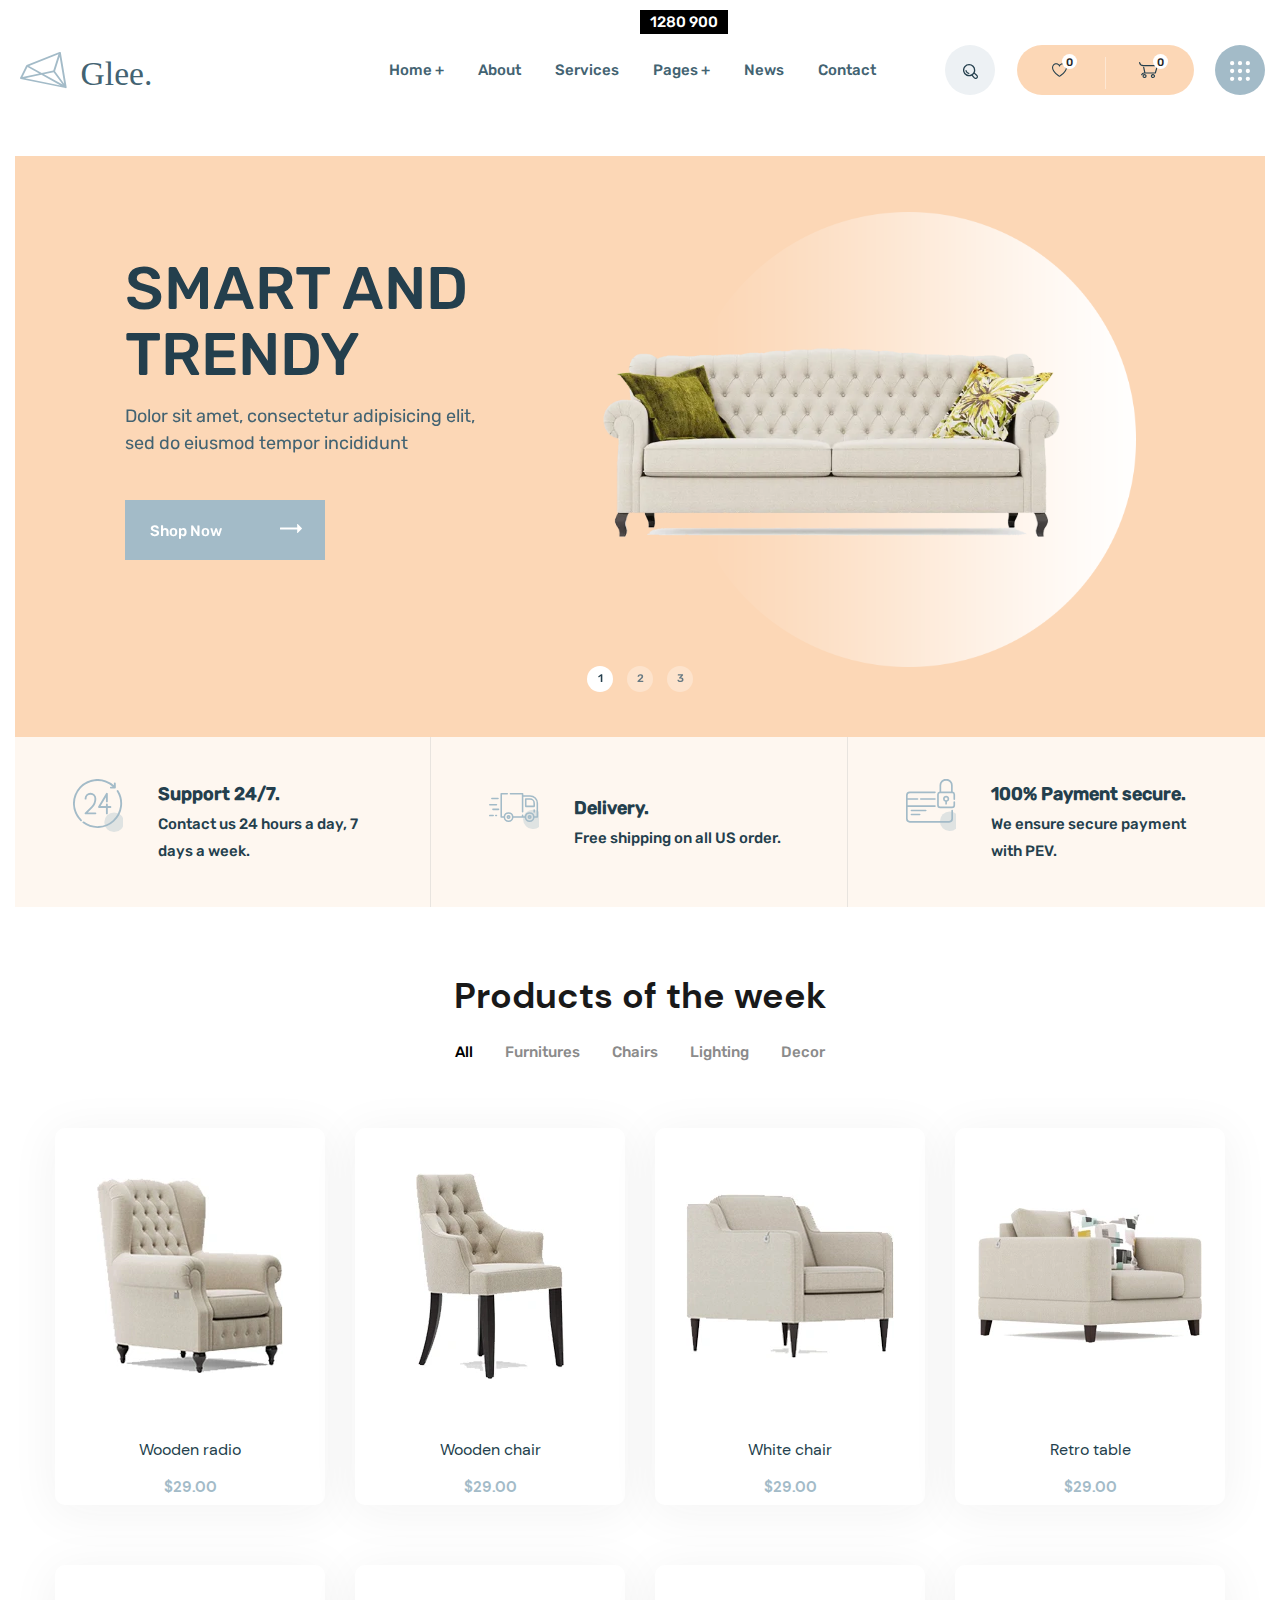
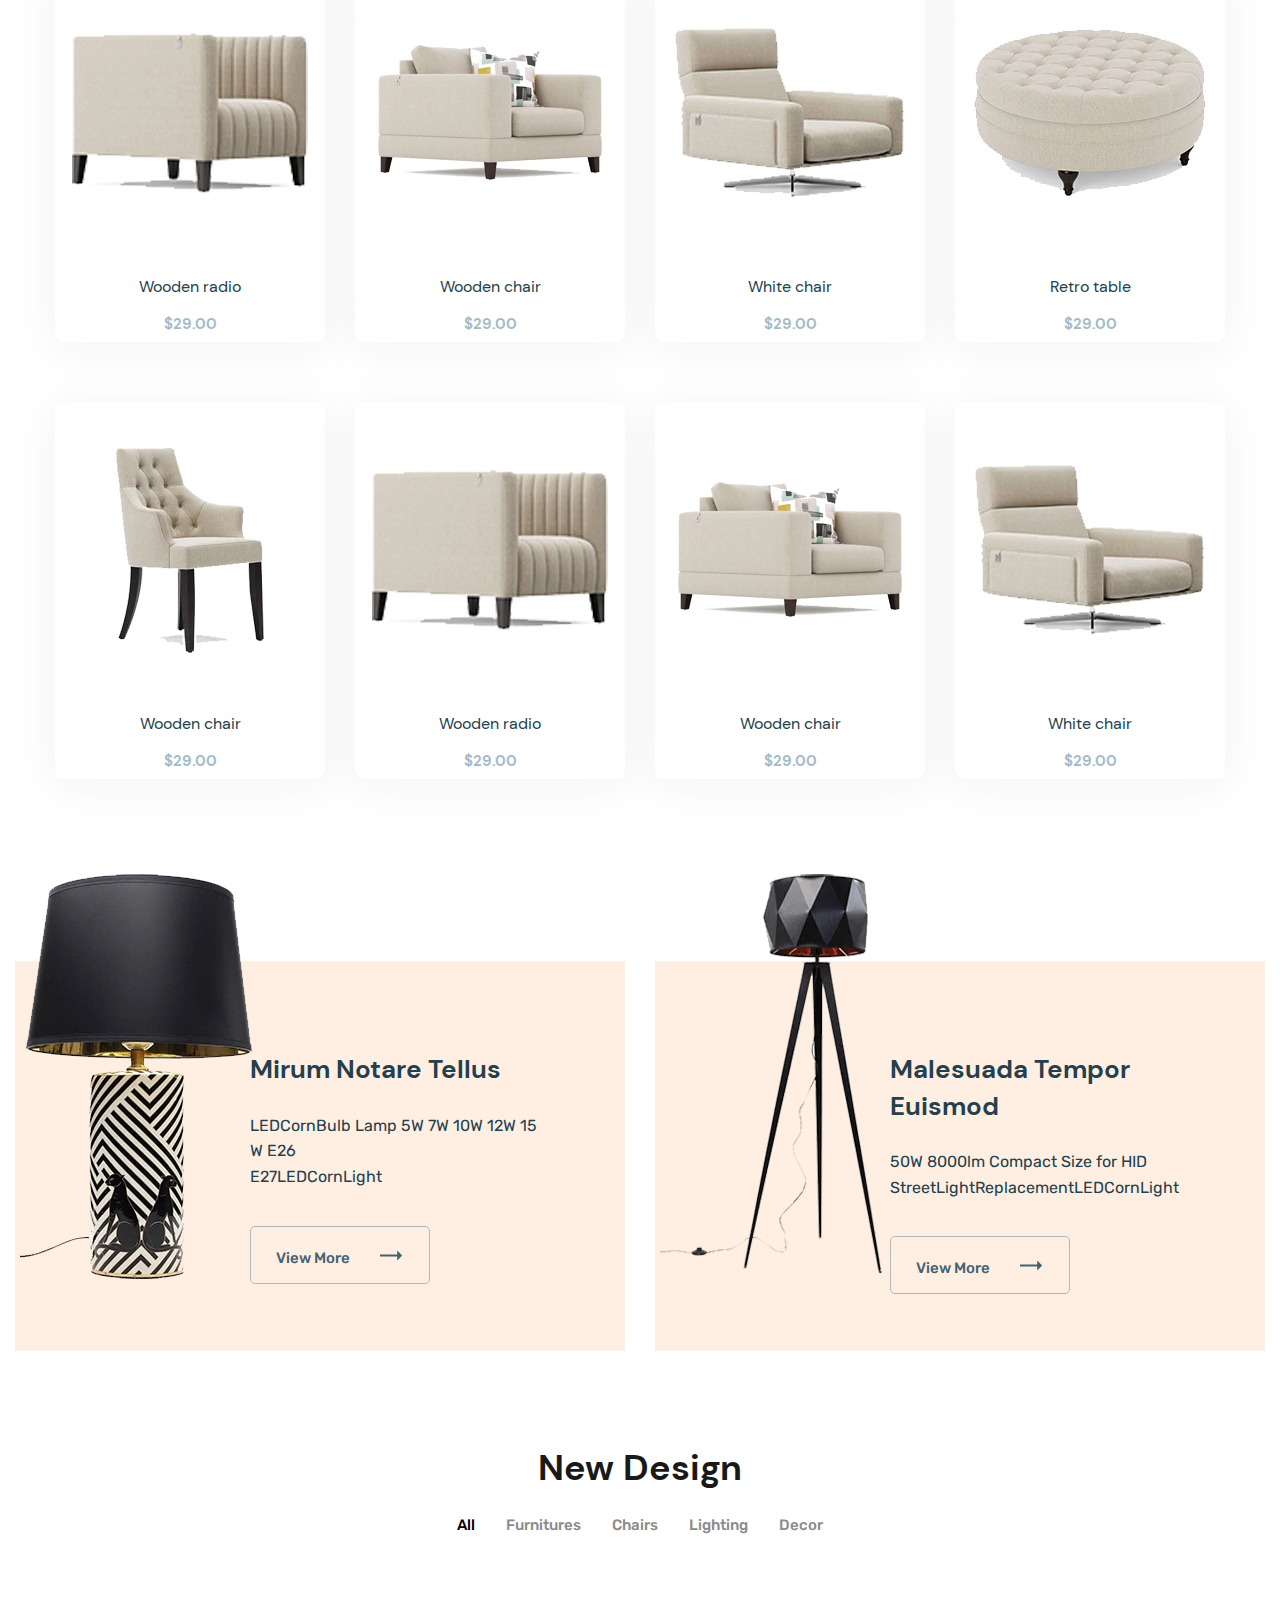
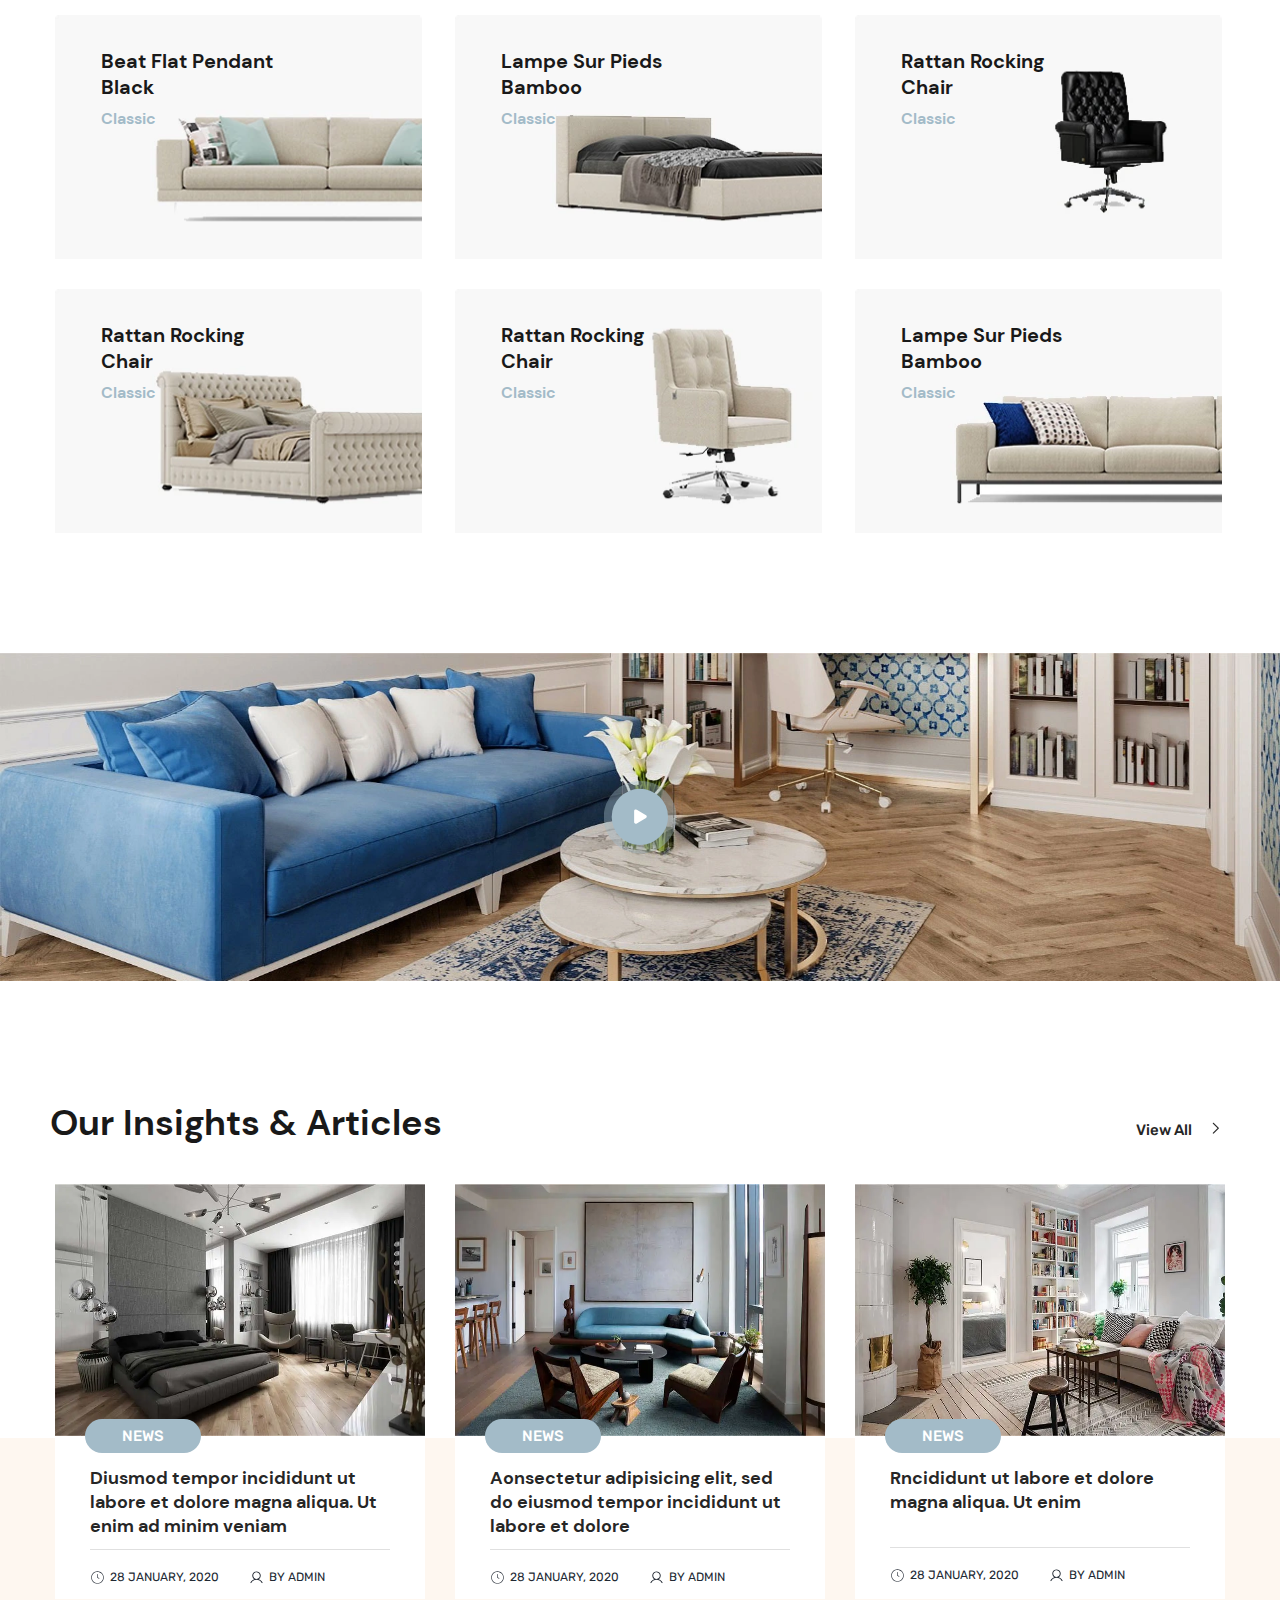
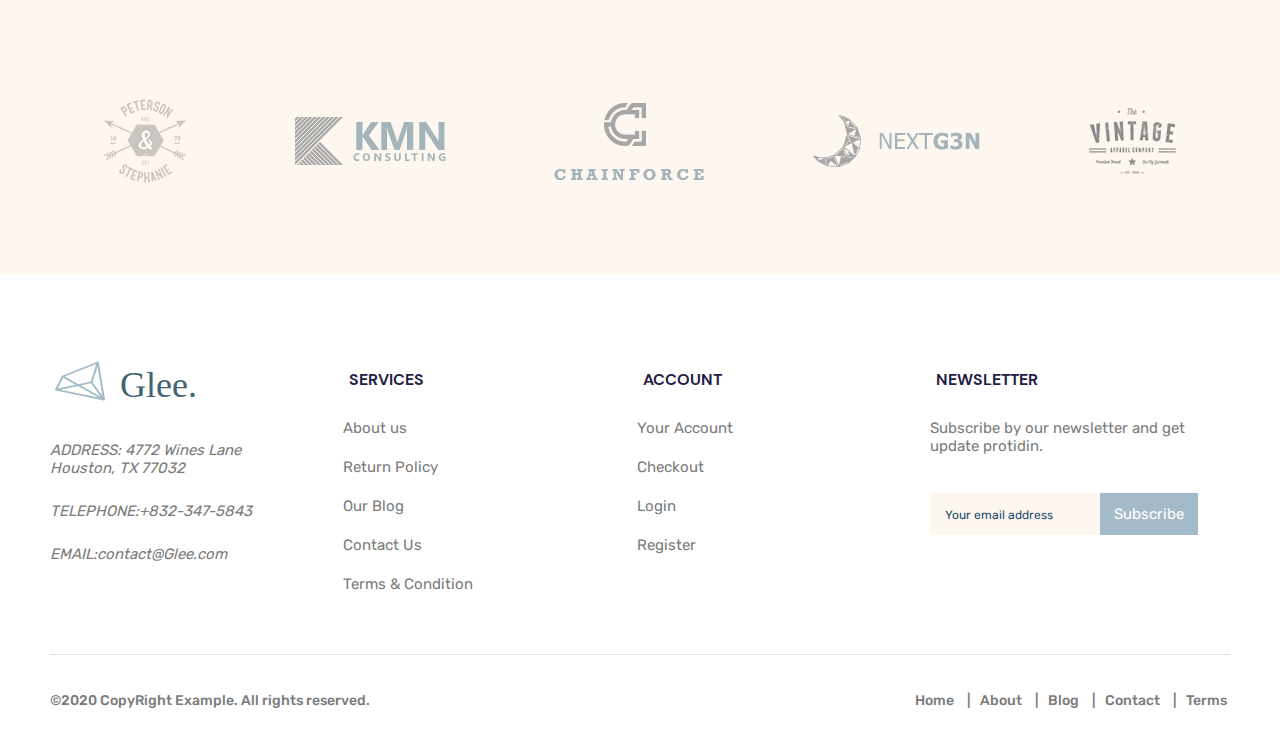
==== index.html @ 11661a10 "Updates" ====
<!DOCTYPE html>
<html lang="en">

<head>
  <meta charset="UTF-8">
  <meta name="viewport" content="width=device-width, initial-scale=1.0">
  <meta http-equiv="X-UA-Compatible" content="ie=edge">
  <meta name="description" content="Описание проекта">
  <title>Glee</title>
  <link rel="preconnect" href="https://fonts.gstatic.com">
  <!-- <link
    href="https://fonts.googleapis.com/css2?family=Raleway:wght@600;700&family=Roboto+Condensed:ital,wght@0,300;0,400;0,700;1,300;1,400&display=swap"
    rel="stylesheet"> -->
  <link rel="stylesheet" href="css/style.min.css?v=0.1.13">
  <meta name="application-name" content="Главная страница — Описание проекта">
  <meta name="apple-mobile-web-app-title" content="Главная страница — Описание проекта">
  <meta property="og:title" content="Главная страница — Описание проекта">
  <meta property="og:locale" content="en">
  <meta property="og:description" content="Описание проекта">
  <meta property="og:url" content="http://localhost:3000">
  <meta property="og:site_name" content="Описание проекта">
  <meta property="og:type" content="website">
  <meta property="og:image" content="http://localhost:3000/img/cover.jpg">
</head>

<body>
  <div class="display-parametr"></div>
  <div class="parent">
    <header class="header">
      <div class="container">
        <div class="header__inner">
          <a class="logo" href="index.html">
            <img class="logo__img" src="images/header/icons/logo.svg" alt="logo img">
          </a>
          <nav class="menu">
            <button class="burger menu__btn" data-burger aria-label="open menu">
              <span class="burger__line"></span>
            </button>
            <ul class="menu__list" data-menu>
              <li class="menu__list-item" data-menu-item>
                <a class="menu__list-link  menu__list-link--active" href="index.html">Home +</a>
              </li>
              <li class="menu__list-item" data-menu-item>
                <a class="menu__list-link" href="about.html">About</a>
              </li>
              <li class="menu__list-item" data-menu-item>
                <a class="menu__list-link" href="blog.html">Services</a>
              </li>
              <li class="menu__list-item" data-menu-item>
                <a class="menu__list-link" href="shop_1.html">Pages +</a>
              </li>
              <li class="menu__list-item" data-menu-item>
                <a class="menu__list-link" href="terms.html">News</a>
              </li>
              <li class="menu__list-item" data-menu-item>
                <a class="menu__list-link" href="contact.html">Contact</a>
              </li>
            </ul>
          </nav>
          <div class="user-nav">
            <a class="user-nav__link user-nav__link--search" href="#">
              <img class="user-nav__link-img" src="images/header/icons/search.svg" alt="search icon">
            </a>
            <div class="user-nav__inner">
              <a href="#" class="user-nav__inner-link">
                <img class="user-nav__link-img" src="images/header/icons/heart.svg" alt="heart icon">
                <span class="user-nav__num">0</span>
              </a>
              <a href="#" class="user-nav__inner-link">
                <img class="user-nav__link-img" src="images/header/icons/cart.svg" alt="cart icon">
                <span class="user-nav__num">0</span>
              </a>
            </div>
            <a class="user-nav__link user-nav__link-user" href="#">
              <img class="user-nav__link-img-user" src="images/header/icons/user.svg" alt="user icon">
            </a>
          </div>
        </div>
      </div>
    </header>
    <main class="main">
      <section class="top-slider">
        <div class="container top-slider__container">
          <h1 class="hidden">Glee</h1>
          <div class="top-slider__inner">
            <div class="top-slider__item">
              <div class="top-slider__content">
                <h2 class="top-slider__title">
                  SMART AND <br>
                  TRENDY
                </h2>
                <p class="top-slider__text">
                  Dolor sit amet, consectetur adipisicing elit,
                  sed do eiusmod tempor incididunt
                </p>
                <button class="top-slider__link button" href="shop_1.html">
                  Shop Now
                  <img class="top-slider__arrow" src="images/Shape1.svg" alt="button arrow">
                </button>
              </div>
              <div class="top-slider__images">
                <picture>
                  <source srcset="./images/slider/1.webp" type="image/webp">
                  <source srcset="./images/slider/1.avif" type="image/avif">
                  <img class="top-slider__img" src="images/slider/1.png" alt="slider images">
                </picture>
              </div>
            </div>
            <div class="top-slider__item">
              <div class="top-slider__content">
                <h2 class="top-slider__title">
                  SMART AND <br>
                  TRENDY
                </h2>
                <p class="top-slider__text">
                  Dolor sit amet, consectetur adipisicing elit,
                  sed do eiusmod tempor incididunt
                </p>
                <button class="top-slider__link button" href="shop_1.html">
                  Shop Now
                  <img class="top-slider__arrow" src="images/Shape1.svg" alt="button arrow">
                </button>
              </div>
              <div class="top-slider__images">
                <picture>
                  <source srcset="./images/slider/1.webp" type="image/webp">
                  <source srcset="./images/slider/1.avif" type="image/avif">
                  <img class="top-slider__img" src="images/slider/1.png" alt="slider images">
                </picture>
              </div>
            </div>
            <div class="top-slider__item">
              <div class="top-slider__content">
                <h2 class="top-slider__title">
                  SMART AND <br>
                  TRENDY
                </h2>
                <p class="top-slider__text">
                  Dolor sit amet, consectetur adipisicing elit,
                  sed do eiusmod tempor incididunt
                </p>
                <button class="top-slider__link button" href="shop_1.html">
                  Shop Now
                  <img class="top-slider__arrow" src="images/Shape1.svg" alt="button arrow">
                </button>
              </div>
              <div class="top-slider__images">
                <picture>
                  <source srcset="./images/slider/1.webp" type="image/webp">
                  <source srcset="./images/slider/1.avif" type="image/avif">
                  <img class="top-slider__img" src="images/slider/1.png" alt="slider images">
                </picture>
              </div>
            </div>
          </div>
        </div>
      </section>
      <section class="categories-info">
        <div class="container">
          <div class="categories-info__inner">
            <div class="info">
              <div class="info__item-wrap">
                <div class="info__item info__item-sup">
                  <h3 class="info__item-title">Support 24/7.</h3>
                  <p class="info__item-text">
                    Contact us 24 hours a day,
                    7 days a week.
                  </p>
                </div>
              </div>
              <div class="info__item-wrap">
                <div class="info__item info__item-del">
                  <h3 class="info__item-title">Delivery.</h3>
                  <p class="info__item-text">
                    Free shipping on all US order.
                  </p>
                </div>
              </div>
              <div class="info__item-wrap">
                <div class="info__item info__item-pay">
                  <h3 class="info__item-title">100% Payment secure.</h3>
                  <p class="info__item-text">
                    We ensure secure payment
                    with PEV.
                  </p>
                </div>
              </div>
            </div>
            <div class="categories" data-ref="container-1">
              <div class="categories__top">
                <h2 class="categories__title title">Products of the week</h2>
                <div class="categories__filter-btn">
                  <button class="categories__btn" data-filter="all">All</button>
                  <button class="categories__btn" data-filter=".class-a">Furnitures</button>
                  <button class="categories__btn" data-filter=".class-b">Chairs</button>
                  <button class="categories__btn" data-filter=".class-c">Lighting</button>
                  <button class="categories__btn" data-filter=".class-d">Decor</button>
                </div>
              </div>
              <div class="container1170">


                <ul class="shop-content-inner">
                  <li class="categories-item mix class-a">
                    <div class="categories-item__img-box">
                      <a href="#">
                        <picture>
                          <source srcset="images/product/chair-1.webp" type="image/webp">
                          <source srcset="images/product/chair-1.avif" type="image/avif">
                          <img class="categories-item__img" src="images/product/chair-1.jpg" alt="chair images">
                        </picture>
                      </a>
                    </div>
                    <a class="categories-item__title" href="#">Wooden radio</a>
                    <span class="categories-item__prise">$29.00</span>
                    <div class="categories-item__hover-links">
                      <button class="button-focus">
                        <svg width="22px" height="18px">
                          <path fill-rule="evenodd" fill="rgb(163, 187, 200)"
                            d="M21.990,5.820 C21.907,4.269 21.250,2.813 20.141,1.720 C19.016,0.610 17.545,-0.001 16.002,-0.001 C13.691,-0.001 12.054,1.784 11.175,2.744 C11.125,2.798 11.071,2.857 11.019,2.913 C10.991,2.882 10.963,2.849 10.936,2.819 C10.132,1.903 8.460,-0.001 5.998,-0.001 C4.455,-0.001 2.985,0.610 1.859,1.720 C0.750,2.813 0.093,4.269 0.010,5.820 C-0.072,7.361 0.320,8.700 1.281,10.158 C2.142,11.466 4.385,13.532 6.044,14.906 C7.749,16.317 9.994,17.999 11.009,17.999 C12.041,17.999 14.278,16.319 15.974,14.912 C17.620,13.545 19.850,11.480 20.720,10.158 C21.366,9.174 22.095,7.792 21.990,5.820 ZM19.614,9.430 C18.982,10.391 17.202,12.166 15.183,13.848 C12.777,15.852 11.352,16.643 11.011,16.674 C10.669,16.639 9.241,15.841 6.823,13.831 C4.793,12.145 3.010,10.377 2.386,9.429 C1.591,8.223 1.266,7.132 1.332,5.891 C1.467,3.372 3.560,1.322 5.998,1.322 C7.861,1.322 9.214,2.864 9.941,3.692 C10.369,4.180 10.604,4.447 11.000,4.447 C11.409,4.447 11.672,4.161 12.151,3.638 C12.945,2.772 14.273,1.322 16.002,1.322 C18.440,1.322 20.533,3.372 20.668,5.891 C20.735,7.145 20.420,8.204 19.614,9.430 Z" />
                        </svg>
                      </button>
                      <button class="button-focus">
                        <svg width="20px" height="20px">
                          <path fill-rule="evenodd" fill="rgb(163, 187, 200)"
                            d="M19.450,19.448 C18.719,20.181 17.531,20.181 16.799,19.448 L12.211,14.860 C13.274,14.178 14.178,13.272 14.862,12.209 L19.450,16.798 C20.183,17.530 20.183,18.718 19.450,19.448 ZM7.500,14.999 C3.358,14.999 -0.000,11.640 -0.000,7.499 C-0.000,3.357 3.358,-0.002 7.500,-0.002 C11.642,-0.002 15.000,3.357 15.000,7.499 C15.000,11.640 11.642,14.999 7.500,14.999 ZM7.500,1.873 C4.398,1.873 1.875,4.397 1.875,7.499 C1.875,10.601 4.398,13.123 7.500,13.123 C10.602,13.123 13.125,10.601 13.125,7.499 C13.125,4.397 10.602,1.873 7.500,1.873 ZM4.375,7.499 L3.125,7.499 C3.125,5.087 5.088,3.123 7.500,3.123 L7.500,4.374 C5.777,4.374 4.375,5.776 4.375,7.499 Z" />
                        </svg>
                      </button>
                      <button class="button-focus">
                        <svg width="22px" height="20px">
                          <path fill-rule="evenodd" fill="rgb(255, 255, 255)"
                            d="M21.934,5.216 L18.217,13.776 C18.082,14.075 17.797,14.264 17.471,14.264 L7.257,14.264 C6.891,14.264 6.565,14.020 6.470,13.667 L3.147,1.629 L0.814,1.629 C0.366,1.629 -0.000,1.262 -0.000,0.814 C-0.000,0.365 0.366,-0.002 0.814,-0.002 L3.757,-0.002 C4.124,-0.002 4.449,0.243 4.544,0.596 L7.867,12.634 L16.929,12.634 L19.940,5.705 L9.902,5.705 C9.454,5.705 9.088,5.338 9.088,4.889 C9.088,4.440 9.454,4.074 9.902,4.074 L21.188,4.074 C21.459,4.074 21.717,4.211 21.866,4.440 C22.015,4.673 22.043,4.957 21.934,5.216 ZM6.484,16.303 C7.501,16.303 8.329,17.131 8.329,18.150 C8.329,19.169 7.501,19.999 6.484,19.999 C5.466,19.999 4.639,19.169 4.639,18.150 C4.639,17.131 5.466,16.303 6.484,16.303 ZM17.892,16.303 C18.909,16.235 19.791,17.009 19.859,18.015 C19.886,18.517 19.737,18.994 19.411,19.360 C19.085,19.740 18.638,19.958 18.149,19.999 C18.109,19.999 18.055,19.999 18.014,19.999 C17.051,19.999 16.250,19.238 16.183,18.273 C16.115,17.267 16.874,16.371 17.892,16.303 Z" />
                        </svg>
                      </button>
                    </div>
                  </li>
                  <li class="categories-item mix class-b">
                    <div class="categories-item__img-box">
                      <a href="#">
                        <picture>
                          <source srcset="images/product/chair-2.webp" type="image/webp">
                          <source srcset="images/product/chair-2.avif" type="image/avif">
                          <img class="categories-item__img" src="images/product/chair-2.jpg" alt="chair images">
                        </picture>
                      </a>
                    </div>
                    <a class="categories-item__title" href="#">Wooden chair</a>
                    <span class="categories-item__prise">$29.00</span>
                    <div class="categories-item__hover-links">
                      <button class="button-focus">
                        <svg width="22px" height="18px">
                          <path fill-rule="evenodd" fill="rgb(163, 187, 200)"
                            d="M21.990,5.820 C21.907,4.269 21.250,2.813 20.141,1.720 C19.016,0.610 17.545,-0.001 16.002,-0.001 C13.691,-0.001 12.054,1.784 11.175,2.744 C11.125,2.798 11.071,2.857 11.019,2.913 C10.991,2.882 10.963,2.849 10.936,2.819 C10.132,1.903 8.460,-0.001 5.998,-0.001 C4.455,-0.001 2.985,0.610 1.859,1.720 C0.750,2.813 0.093,4.269 0.010,5.820 C-0.072,7.361 0.320,8.700 1.281,10.158 C2.142,11.466 4.385,13.532 6.044,14.906 C7.749,16.317 9.994,17.999 11.009,17.999 C12.041,17.999 14.278,16.319 15.974,14.912 C17.620,13.545 19.850,11.480 20.720,10.158 C21.366,9.174 22.095,7.792 21.990,5.820 ZM19.614,9.430 C18.982,10.391 17.202,12.166 15.183,13.848 C12.777,15.852 11.352,16.643 11.011,16.674 C10.669,16.639 9.241,15.841 6.823,13.831 C4.793,12.145 3.010,10.377 2.386,9.429 C1.591,8.223 1.266,7.132 1.332,5.891 C1.467,3.372 3.560,1.322 5.998,1.322 C7.861,1.322 9.214,2.864 9.941,3.692 C10.369,4.180 10.604,4.447 11.000,4.447 C11.409,4.447 11.672,4.161 12.151,3.638 C12.945,2.772 14.273,1.322 16.002,1.322 C18.440,1.322 20.533,3.372 20.668,5.891 C20.735,7.145 20.420,8.204 19.614,9.430 Z" />
                        </svg></button>
                      <button class="button-focus">
                        <svg width="20px" height="20px">
                          <path fill-rule="evenodd" fill="rgb(163, 187, 200)"
                            d="M19.450,19.448 C18.719,20.181 17.531,20.181 16.799,19.448 L12.211,14.860 C13.274,14.178 14.178,13.272 14.862,12.209 L19.450,16.798 C20.183,17.530 20.183,18.718 19.450,19.448 ZM7.500,14.999 C3.358,14.999 -0.000,11.640 -0.000,7.499 C-0.000,3.357 3.358,-0.002 7.500,-0.002 C11.642,-0.002 15.000,3.357 15.000,7.499 C15.000,11.640 11.642,14.999 7.500,14.999 ZM7.500,1.873 C4.398,1.873 1.875,4.397 1.875,7.499 C1.875,10.601 4.398,13.123 7.500,13.123 C10.602,13.123 13.125,10.601 13.125,7.499 C13.125,4.397 10.602,1.873 7.500,1.873 ZM4.375,7.499 L3.125,7.499 C3.125,5.087 5.088,3.123 7.500,3.123 L7.500,4.374 C5.777,4.374 4.375,5.776 4.375,7.499 Z" />
                        </svg>
                      </button>
                      <button class="button-focus">
                        <svg width="22px" height="20px">
                          <path fill-rule="evenodd" fill="rgb(255, 255, 255)"
                            d="M21.934,5.216 L18.217,13.776 C18.082,14.075 17.797,14.264 17.471,14.264 L7.257,14.264 C6.891,14.264 6.565,14.020 6.470,13.667 L3.147,1.629 L0.814,1.629 C0.366,1.629 -0.000,1.262 -0.000,0.814 C-0.000,0.365 0.366,-0.002 0.814,-0.002 L3.757,-0.002 C4.124,-0.002 4.449,0.243 4.544,0.596 L7.867,12.634 L16.929,12.634 L19.940,5.705 L9.902,5.705 C9.454,5.705 9.088,5.338 9.088,4.889 C9.088,4.440 9.454,4.074 9.902,4.074 L21.188,4.074 C21.459,4.074 21.717,4.211 21.866,4.440 C22.015,4.673 22.043,4.957 21.934,5.216 ZM6.484,16.303 C7.501,16.303 8.329,17.131 8.329,18.150 C8.329,19.169 7.501,19.999 6.484,19.999 C5.466,19.999 4.639,19.169 4.639,18.150 C4.639,17.131 5.466,16.303 6.484,16.303 ZM17.892,16.303 C18.909,16.235 19.791,17.009 19.859,18.015 C19.886,18.517 19.737,18.994 19.411,19.360 C19.085,19.740 18.638,19.958 18.149,19.999 C18.109,19.999 18.055,19.999 18.014,19.999 C17.051,19.999 16.250,19.238 16.183,18.273 C16.115,17.267 16.874,16.371 17.892,16.303 Z" />
                        </svg>
                      </button>
                    </div>
                  </li>
                  <li class="categories-item mix class-a">
                    <div class="categories-item__img-box">
                      <a href="product.html">
                        <picture>
                          <source srcset="images/product/chair-3.webp" type="image/webp">
                          <source srcset="images/product/chair-3.avif" type="image/avif">
                          <img class="categories-item__img" src="images/product/chair-3.jpg" alt="chair images">
                        </picture>
                      </a>
                    </div>
                    <a class="categories-item__title" href="#">White chair</a>
                    <span class="categories-item__prise">$29.00</span>
                    <div class="categories-item__hover-links">
                      <button class="button-focus">
                        <svg width="22px" height="18px">
                          <path fill-rule="evenodd" fill="rgb(163, 187, 200)"
                            d="M21.990,5.820 C21.907,4.269 21.250,2.813 20.141,1.720 C19.016,0.610 17.545,-0.001 16.002,-0.001 C13.691,-0.001 12.054,1.784 11.175,2.744 C11.125,2.798 11.071,2.857 11.019,2.913 C10.991,2.882 10.963,2.849 10.936,2.819 C10.132,1.903 8.460,-0.001 5.998,-0.001 C4.455,-0.001 2.985,0.610 1.859,1.720 C0.750,2.813 0.093,4.269 0.010,5.820 C-0.072,7.361 0.320,8.700 1.281,10.158 C2.142,11.466 4.385,13.532 6.044,14.906 C7.749,16.317 9.994,17.999 11.009,17.999 C12.041,17.999 14.278,16.319 15.974,14.912 C17.620,13.545 19.850,11.480 20.720,10.158 C21.366,9.174 22.095,7.792 21.990,5.820 ZM19.614,9.430 C18.982,10.391 17.202,12.166 15.183,13.848 C12.777,15.852 11.352,16.643 11.011,16.674 C10.669,16.639 9.241,15.841 6.823,13.831 C4.793,12.145 3.010,10.377 2.386,9.429 C1.591,8.223 1.266,7.132 1.332,5.891 C1.467,3.372 3.560,1.322 5.998,1.322 C7.861,1.322 9.214,2.864 9.941,3.692 C10.369,4.180 10.604,4.447 11.000,4.447 C11.409,4.447 11.672,4.161 12.151,3.638 C12.945,2.772 14.273,1.322 16.002,1.322 C18.440,1.322 20.533,3.372 20.668,5.891 C20.735,7.145 20.420,8.204 19.614,9.430 Z" />
                        </svg></button>
                      <button class="button-focus">
                        <svg width="20px" height="20px">
                          <path fill-rule="evenodd" fill="rgb(163, 187, 200)"
                            d="M19.450,19.448 C18.719,20.181 17.531,20.181 16.799,19.448 L12.211,14.860 C13.274,14.178 14.178,13.272 14.862,12.209 L19.450,16.798 C20.183,17.530 20.183,18.718 19.450,19.448 ZM7.500,14.999 C3.358,14.999 -0.000,11.640 -0.000,7.499 C-0.000,3.357 3.358,-0.002 7.500,-0.002 C11.642,-0.002 15.000,3.357 15.000,7.499 C15.000,11.640 11.642,14.999 7.500,14.999 ZM7.500,1.873 C4.398,1.873 1.875,4.397 1.875,7.499 C1.875,10.601 4.398,13.123 7.500,13.123 C10.602,13.123 13.125,10.601 13.125,7.499 C13.125,4.397 10.602,1.873 7.500,1.873 ZM4.375,7.499 L3.125,7.499 C3.125,5.087 5.088,3.123 7.500,3.123 L7.500,4.374 C5.777,4.374 4.375,5.776 4.375,7.499 Z" />
                        </svg>
                      </button>
                      <button class="button-focus">
                        <svg width="22px" height="20px">
                          <path fill-rule="evenodd" fill="rgb(255, 255, 255)"
                            d="M21.934,5.216 L18.217,13.776 C18.082,14.075 17.797,14.264 17.471,14.264 L7.257,14.264 C6.891,14.264 6.565,14.020 6.470,13.667 L3.147,1.629 L0.814,1.629 C0.366,1.629 -0.000,1.262 -0.000,0.814 C-0.000,0.365 0.366,-0.002 0.814,-0.002 L3.757,-0.002 C4.124,-0.002 4.449,0.243 4.544,0.596 L7.867,12.634 L16.929,12.634 L19.940,5.705 L9.902,5.705 C9.454,5.705 9.088,5.338 9.088,4.889 C9.088,4.440 9.454,4.074 9.902,4.074 L21.188,4.074 C21.459,4.074 21.717,4.211 21.866,4.440 C22.015,4.673 22.043,4.957 21.934,5.216 ZM6.484,16.303 C7.501,16.303 8.329,17.131 8.329,18.150 C8.329,19.169 7.501,19.999 6.484,19.999 C5.466,19.999 4.639,19.169 4.639,18.150 C4.639,17.131 5.466,16.303 6.484,16.303 ZM17.892,16.303 C18.909,16.235 19.791,17.009 19.859,18.015 C19.886,18.517 19.737,18.994 19.411,19.360 C19.085,19.740 18.638,19.958 18.149,19.999 C18.109,19.999 18.055,19.999 18.014,19.999 C17.051,19.999 16.250,19.238 16.183,18.273 C16.115,17.267 16.874,16.371 17.892,16.303 Z" />
                        </svg>
                      </button>
                    </div>
                  </li>
                  <li class="categories-item  mix class-d">
                    <div class="categories-item__img-box">
                      <a href="product.html">
                        <picture>
                          <source srcset="images/product/chair-4.webp" type="image/webp">
                          <source srcset="images/product/chair-4.avif" type="image/avif">
                          <img class="categories-item__img" src="images/product/chair-4.jpg" alt="chair images">
                        </picture>
                      </a>
                    </div>
                    <a class="categories-item__title" href="#">Retro table</a>
                    <span class="categories-item__prise">$29.00</span>
                    <div class="categories-item__hover-links">
                      <button class="button-focus">
                        <svg width="22px" height="18px">
                          <path fill-rule="evenodd" fill="rgb(163, 187, 200)"
                            d="M21.990,5.820 C21.907,4.269 21.250,2.813 20.141,1.720 C19.016,0.610 17.545,-0.001 16.002,-0.001 C13.691,-0.001 12.054,1.784 11.175,2.744 C11.125,2.798 11.071,2.857 11.019,2.913 C10.991,2.882 10.963,2.849 10.936,2.819 C10.132,1.903 8.460,-0.001 5.998,-0.001 C4.455,-0.001 2.985,0.610 1.859,1.720 C0.750,2.813 0.093,4.269 0.010,5.820 C-0.072,7.361 0.320,8.700 1.281,10.158 C2.142,11.466 4.385,13.532 6.044,14.906 C7.749,16.317 9.994,17.999 11.009,17.999 C12.041,17.999 14.278,16.319 15.974,14.912 C17.620,13.545 19.850,11.480 20.720,10.158 C21.366,9.174 22.095,7.792 21.990,5.820 ZM19.614,9.430 C18.982,10.391 17.202,12.166 15.183,13.848 C12.777,15.852 11.352,16.643 11.011,16.674 C10.669,16.639 9.241,15.841 6.823,13.831 C4.793,12.145 3.010,10.377 2.386,9.429 C1.591,8.223 1.266,7.132 1.332,5.891 C1.467,3.372 3.560,1.322 5.998,1.322 C7.861,1.322 9.214,2.864 9.941,3.692 C10.369,4.180 10.604,4.447 11.000,4.447 C11.409,4.447 11.672,4.161 12.151,3.638 C12.945,2.772 14.273,1.322 16.002,1.322 C18.440,1.322 20.533,3.372 20.668,5.891 C20.735,7.145 20.420,8.204 19.614,9.430 Z" />
                        </svg></button>
                      <button class="button-focus">
                        <svg width="20px" height="20px">
                          <path fill-rule="evenodd" fill="rgb(163, 187, 200)"
                            d="M19.450,19.448 C18.719,20.181 17.531,20.181 16.799,19.448 L12.211,14.860 C13.274,14.178 14.178,13.272 14.862,12.209 L19.450,16.798 C20.183,17.530 20.183,18.718 19.450,19.448 ZM7.500,14.999 C3.358,14.999 -0.000,11.640 -0.000,7.499 C-0.000,3.357 3.358,-0.002 7.500,-0.002 C11.642,-0.002 15.000,3.357 15.000,7.499 C15.000,11.640 11.642,14.999 7.500,14.999 ZM7.500,1.873 C4.398,1.873 1.875,4.397 1.875,7.499 C1.875,10.601 4.398,13.123 7.500,13.123 C10.602,13.123 13.125,10.601 13.125,7.499 C13.125,4.397 10.602,1.873 7.500,1.873 ZM4.375,7.499 L3.125,7.499 C3.125,5.087 5.088,3.123 7.500,3.123 L7.500,4.374 C5.777,4.374 4.375,5.776 4.375,7.499 Z" />
                        </svg>
                      </button>
                      <button class="button-focus">
                        <svg width="22px" height="20px">
                          <path fill-rule="evenodd" fill="rgb(255, 255, 255)"
                            d="M21.934,5.216 L18.217,13.776 C18.082,14.075 17.797,14.264 17.471,14.264 L7.257,14.264 C6.891,14.264 6.565,14.020 6.470,13.667 L3.147,1.629 L0.814,1.629 C0.366,1.629 -0.000,1.262 -0.000,0.814 C-0.000,0.365 0.366,-0.002 0.814,-0.002 L3.757,-0.002 C4.124,-0.002 4.449,0.243 4.544,0.596 L7.867,12.634 L16.929,12.634 L19.940,5.705 L9.902,5.705 C9.454,5.705 9.088,5.338 9.088,4.889 C9.088,4.440 9.454,4.074 9.902,4.074 L21.188,4.074 C21.459,4.074 21.717,4.211 21.866,4.440 C22.015,4.673 22.043,4.957 21.934,5.216 ZM6.484,16.303 C7.501,16.303 8.329,17.131 8.329,18.150 C8.329,19.169 7.501,19.999 6.484,19.999 C5.466,19.999 4.639,19.169 4.639,18.150 C4.639,17.131 5.466,16.303 6.484,16.303 ZM17.892,16.303 C18.909,16.235 19.791,17.009 19.859,18.015 C19.886,18.517 19.737,18.994 19.411,19.360 C19.085,19.740 18.638,19.958 18.149,19.999 C18.109,19.999 18.055,19.999 18.014,19.999 C17.051,19.999 16.250,19.238 16.183,18.273 C16.115,17.267 16.874,16.371 17.892,16.303 Z" />
                        </svg>
                      </button>
                    </div>
                  </li>
                  <li class="categories-item mix class-a">
                    <div class="categories-item__img-box">
                      <a href="product.html">
                        <picture>
                          <source srcset="images/product/chair-5.webp" type="image/webp">
                          <source srcset="images/product/chair-5.avif" type="image/avif">
                          <img class="categories-item__img" src="images/product/chair-5.jpg" alt="chair images">
                        </picture>
                      </a>
                    </div>
                    <a class="categories-item__title" href="#">Wooden radio</a>
                    <span class="categories-item__prise">$29.00</span>
                    <div class="categories-item__hover-links">
                      <button class="button-focus">
                        <svg width="22px" height="18px">
                          <path fill-rule="evenodd" fill="rgb(163, 187, 200)"
                            d="M21.990,5.820 C21.907,4.269 21.250,2.813 20.141,1.720 C19.016,0.610 17.545,-0.001 16.002,-0.001 C13.691,-0.001 12.054,1.784 11.175,2.744 C11.125,2.798 11.071,2.857 11.019,2.913 C10.991,2.882 10.963,2.849 10.936,2.819 C10.132,1.903 8.460,-0.001 5.998,-0.001 C4.455,-0.001 2.985,0.610 1.859,1.720 C0.750,2.813 0.093,4.269 0.010,5.820 C-0.072,7.361 0.320,8.700 1.281,10.158 C2.142,11.466 4.385,13.532 6.044,14.906 C7.749,16.317 9.994,17.999 11.009,17.999 C12.041,17.999 14.278,16.319 15.974,14.912 C17.620,13.545 19.850,11.480 20.720,10.158 C21.366,9.174 22.095,7.792 21.990,5.820 ZM19.614,9.430 C18.982,10.391 17.202,12.166 15.183,13.848 C12.777,15.852 11.352,16.643 11.011,16.674 C10.669,16.639 9.241,15.841 6.823,13.831 C4.793,12.145 3.010,10.377 2.386,9.429 C1.591,8.223 1.266,7.132 1.332,5.891 C1.467,3.372 3.560,1.322 5.998,1.322 C7.861,1.322 9.214,2.864 9.941,3.692 C10.369,4.180 10.604,4.447 11.000,4.447 C11.409,4.447 11.672,4.161 12.151,3.638 C12.945,2.772 14.273,1.322 16.002,1.322 C18.440,1.322 20.533,3.372 20.668,5.891 C20.735,7.145 20.420,8.204 19.614,9.430 Z" />
                        </svg></button>
                      <button class="button-focus">
                        <svg width="20px" height="20px">
                          <path fill-rule="evenodd" fill="rgb(163, 187, 200)"
                            d="M19.450,19.448 C18.719,20.181 17.531,20.181 16.799,19.448 L12.211,14.860 C13.274,14.178 14.178,13.272 14.862,12.209 L19.450,16.798 C20.183,17.530 20.183,18.718 19.450,19.448 ZM7.500,14.999 C3.358,14.999 -0.000,11.640 -0.000,7.499 C-0.000,3.357 3.358,-0.002 7.500,-0.002 C11.642,-0.002 15.000,3.357 15.000,7.499 C15.000,11.640 11.642,14.999 7.500,14.999 ZM7.500,1.873 C4.398,1.873 1.875,4.397 1.875,7.499 C1.875,10.601 4.398,13.123 7.500,13.123 C10.602,13.123 13.125,10.601 13.125,7.499 C13.125,4.397 10.602,1.873 7.500,1.873 ZM4.375,7.499 L3.125,7.499 C3.125,5.087 5.088,3.123 7.500,3.123 L7.500,4.374 C5.777,4.374 4.375,5.776 4.375,7.499 Z" />
                        </svg>
                      </button>
                      <button class="button-focus">
                        <svg width="22px" height="20px">
                          <path fill-rule="evenodd" fill="rgb(255, 255, 255)"
                            d="M21.934,5.216 L18.217,13.776 C18.082,14.075 17.797,14.264 17.471,14.264 L7.257,14.264 C6.891,14.264 6.565,14.020 6.470,13.667 L3.147,1.629 L0.814,1.629 C0.366,1.629 -0.000,1.262 -0.000,0.814 C-0.000,0.365 0.366,-0.002 0.814,-0.002 L3.757,-0.002 C4.124,-0.002 4.449,0.243 4.544,0.596 L7.867,12.634 L16.929,12.634 L19.940,5.705 L9.902,5.705 C9.454,5.705 9.088,5.338 9.088,4.889 C9.088,4.440 9.454,4.074 9.902,4.074 L21.188,4.074 C21.459,4.074 21.717,4.211 21.866,4.440 C22.015,4.673 22.043,4.957 21.934,5.216 ZM6.484,16.303 C7.501,16.303 8.329,17.131 8.329,18.150 C8.329,19.169 7.501,19.999 6.484,19.999 C5.466,19.999 4.639,19.169 4.639,18.150 C4.639,17.131 5.466,16.303 6.484,16.303 ZM17.892,16.303 C18.909,16.235 19.791,17.009 19.859,18.015 C19.886,18.517 19.737,18.994 19.411,19.360 C19.085,19.740 18.638,19.958 18.149,19.999 C18.109,19.999 18.055,19.999 18.014,19.999 C17.051,19.999 16.250,19.238 16.183,18.273 C16.115,17.267 16.874,16.371 17.892,16.303 Z" />
                        </svg>
                      </button>
                    </div>
                  </li>
                  <li class="categories-item  mix class-d">
                    <div class="categories-item__img-box">
                      <a href="product.html">
                        <picture>
                          <source srcset="images/product/chair-6.webp" type="image/webp">
                          <source srcset="images/product/chair-6.avif" type="image/avif">
                          <img class="categories-item__img" src="images/product/chair-6.jpg" alt="chair images">
                        </picture>
                      </a>
                    </div>
                    <a class="categories-item__title" href="#">Wooden chair</a>
                    <span class="categories-item__prise">$29.00</span>
                    <div class="categories-item__hover-links">
                      <button class="button-focus">
                        <svg width="22px" height="18px">
                          <path fill-rule="evenodd" fill="rgb(163, 187, 200)"
                            d="M21.990,5.820 C21.907,4.269 21.250,2.813 20.141,1.720 C19.016,0.610 17.545,-0.001 16.002,-0.001 C13.691,-0.001 12.054,1.784 11.175,2.744 C11.125,2.798 11.071,2.857 11.019,2.913 C10.991,2.882 10.963,2.849 10.936,2.819 C10.132,1.903 8.460,-0.001 5.998,-0.001 C4.455,-0.001 2.985,0.610 1.859,1.720 C0.750,2.813 0.093,4.269 0.010,5.820 C-0.072,7.361 0.320,8.700 1.281,10.158 C2.142,11.466 4.385,13.532 6.044,14.906 C7.749,16.317 9.994,17.999 11.009,17.999 C12.041,17.999 14.278,16.319 15.974,14.912 C17.620,13.545 19.850,11.480 20.720,10.158 C21.366,9.174 22.095,7.792 21.990,5.820 ZM19.614,9.430 C18.982,10.391 17.202,12.166 15.183,13.848 C12.777,15.852 11.352,16.643 11.011,16.674 C10.669,16.639 9.241,15.841 6.823,13.831 C4.793,12.145 3.010,10.377 2.386,9.429 C1.591,8.223 1.266,7.132 1.332,5.891 C1.467,3.372 3.560,1.322 5.998,1.322 C7.861,1.322 9.214,2.864 9.941,3.692 C10.369,4.180 10.604,4.447 11.000,4.447 C11.409,4.447 11.672,4.161 12.151,3.638 C12.945,2.772 14.273,1.322 16.002,1.322 C18.440,1.322 20.533,3.372 20.668,5.891 C20.735,7.145 20.420,8.204 19.614,9.430 Z" />
                        </svg></button>
                      <button class="button-focus">
                        <svg width="20px" height="20px">
                          <path fill-rule="evenodd" fill="rgb(163, 187, 200)"
                            d="M19.450,19.448 C18.719,20.181 17.531,20.181 16.799,19.448 L12.211,14.860 C13.274,14.178 14.178,13.272 14.862,12.209 L19.450,16.798 C20.183,17.530 20.183,18.718 19.450,19.448 ZM7.500,14.999 C3.358,14.999 -0.000,11.640 -0.000,7.499 C-0.000,3.357 3.358,-0.002 7.500,-0.002 C11.642,-0.002 15.000,3.357 15.000,7.499 C15.000,11.640 11.642,14.999 7.500,14.999 ZM7.500,1.873 C4.398,1.873 1.875,4.397 1.875,7.499 C1.875,10.601 4.398,13.123 7.500,13.123 C10.602,13.123 13.125,10.601 13.125,7.499 C13.125,4.397 10.602,1.873 7.500,1.873 ZM4.375,7.499 L3.125,7.499 C3.125,5.087 5.088,3.123 7.500,3.123 L7.500,4.374 C5.777,4.374 4.375,5.776 4.375,7.499 Z" />
                        </svg>
                      </button>
                      <button class="button-focus">
                        <svg width="22px" height="20px">
                          <path fill-rule="evenodd" fill="rgb(255, 255, 255)"
                            d="M21.934,5.216 L18.217,13.776 C18.082,14.075 17.797,14.264 17.471,14.264 L7.257,14.264 C6.891,14.264 6.565,14.020 6.470,13.667 L3.147,1.629 L0.814,1.629 C0.366,1.629 -0.000,1.262 -0.000,0.814 C-0.000,0.365 0.366,-0.002 0.814,-0.002 L3.757,-0.002 C4.124,-0.002 4.449,0.243 4.544,0.596 L7.867,12.634 L16.929,12.634 L19.940,5.705 L9.902,5.705 C9.454,5.705 9.088,5.338 9.088,4.889 C9.088,4.440 9.454,4.074 9.902,4.074 L21.188,4.074 C21.459,4.074 21.717,4.211 21.866,4.440 C22.015,4.673 22.043,4.957 21.934,5.216 ZM6.484,16.303 C7.501,16.303 8.329,17.131 8.329,18.150 C8.329,19.169 7.501,19.999 6.484,19.999 C5.466,19.999 4.639,19.169 4.639,18.150 C4.639,17.131 5.466,16.303 6.484,16.303 ZM17.892,16.303 C18.909,16.235 19.791,17.009 19.859,18.015 C19.886,18.517 19.737,18.994 19.411,19.360 C19.085,19.740 18.638,19.958 18.149,19.999 C18.109,19.999 18.055,19.999 18.014,19.999 C17.051,19.999 16.250,19.238 16.183,18.273 C16.115,17.267 16.874,16.371 17.892,16.303 Z" />
                        </svg>
                      </button>
                    </div>
                  </li>
                  <li class="categories-item mix class-b">
                    <div class="categories-item__img-box">
                      <a href="product.html">
                        <picture>
                          <source srcset="images/product/chair-7.webp" type="image/webp">
                          <source srcset="images/product/chair-7.avif" type="image/avif">
                          <img class="categories-item__img" src="images/product/chair-7.jpg" alt="chair images">
                        </picture>
                      </a>
                    </div>
                    <a class="categories-item__title" href="#">White chair</a>
                    <span class="categories-item__prise">$29.00</span>
                    <div class="categories-item__hover-links">
                      <button class="button-focus">
                        <svg width="22px" height="18px">
                          <path fill-rule="evenodd" fill="rgb(163, 187, 200)"
                            d="M21.990,5.820 C21.907,4.269 21.250,2.813 20.141,1.720 C19.016,0.610 17.545,-0.001 16.002,-0.001 C13.691,-0.001 12.054,1.784 11.175,2.744 C11.125,2.798 11.071,2.857 11.019,2.913 C10.991,2.882 10.963,2.849 10.936,2.819 C10.132,1.903 8.460,-0.001 5.998,-0.001 C4.455,-0.001 2.985,0.610 1.859,1.720 C0.750,2.813 0.093,4.269 0.010,5.820 C-0.072,7.361 0.320,8.700 1.281,10.158 C2.142,11.466 4.385,13.532 6.044,14.906 C7.749,16.317 9.994,17.999 11.009,17.999 C12.041,17.999 14.278,16.319 15.974,14.912 C17.620,13.545 19.850,11.480 20.720,10.158 C21.366,9.174 22.095,7.792 21.990,5.820 ZM19.614,9.430 C18.982,10.391 17.202,12.166 15.183,13.848 C12.777,15.852 11.352,16.643 11.011,16.674 C10.669,16.639 9.241,15.841 6.823,13.831 C4.793,12.145 3.010,10.377 2.386,9.429 C1.591,8.223 1.266,7.132 1.332,5.891 C1.467,3.372 3.560,1.322 5.998,1.322 C7.861,1.322 9.214,2.864 9.941,3.692 C10.369,4.180 10.604,4.447 11.000,4.447 C11.409,4.447 11.672,4.161 12.151,3.638 C12.945,2.772 14.273,1.322 16.002,1.322 C18.440,1.322 20.533,3.372 20.668,5.891 C20.735,7.145 20.420,8.204 19.614,9.430 Z" />
                        </svg></button>
                      <button class="button-focus">
                        <svg width="20px" height="20px">
                          <path fill-rule="evenodd" fill="rgb(163, 187, 200)"
                            d="M19.450,19.448 C18.719,20.181 17.531,20.181 16.799,19.448 L12.211,14.860 C13.274,14.178 14.178,13.272 14.862,12.209 L19.450,16.798 C20.183,17.530 20.183,18.718 19.450,19.448 ZM7.500,14.999 C3.358,14.999 -0.000,11.640 -0.000,7.499 C-0.000,3.357 3.358,-0.002 7.500,-0.002 C11.642,-0.002 15.000,3.357 15.000,7.499 C15.000,11.640 11.642,14.999 7.500,14.999 ZM7.500,1.873 C4.398,1.873 1.875,4.397 1.875,7.499 C1.875,10.601 4.398,13.123 7.500,13.123 C10.602,13.123 13.125,10.601 13.125,7.499 C13.125,4.397 10.602,1.873 7.500,1.873 ZM4.375,7.499 L3.125,7.499 C3.125,5.087 5.088,3.123 7.500,3.123 L7.500,4.374 C5.777,4.374 4.375,5.776 4.375,7.499 Z" />
                        </svg>
                      </button>
                      <button class="button-focus">
                        <svg width="22px" height="20px">
                          <path fill-rule="evenodd" fill="rgb(255, 255, 255)"
                            d="M21.934,5.216 L18.217,13.776 C18.082,14.075 17.797,14.264 17.471,14.264 L7.257,14.264 C6.891,14.264 6.565,14.020 6.470,13.667 L3.147,1.629 L0.814,1.629 C0.366,1.629 -0.000,1.262 -0.000,0.814 C-0.000,0.365 0.366,-0.002 0.814,-0.002 L3.757,-0.002 C4.124,-0.002 4.449,0.243 4.544,0.596 L7.867,12.634 L16.929,12.634 L19.940,5.705 L9.902,5.705 C9.454,5.705 9.088,5.338 9.088,4.889 C9.088,4.440 9.454,4.074 9.902,4.074 L21.188,4.074 C21.459,4.074 21.717,4.211 21.866,4.440 C22.015,4.673 22.043,4.957 21.934,5.216 ZM6.484,16.303 C7.501,16.303 8.329,17.131 8.329,18.150 C8.329,19.169 7.501,19.999 6.484,19.999 C5.466,19.999 4.639,19.169 4.639,18.150 C4.639,17.131 5.466,16.303 6.484,16.303 ZM17.892,16.303 C18.909,16.235 19.791,17.009 19.859,18.015 C19.886,18.517 19.737,18.994 19.411,19.360 C19.085,19.740 18.638,19.958 18.149,19.999 C18.109,19.999 18.055,19.999 18.014,19.999 C17.051,19.999 16.250,19.238 16.183,18.273 C16.115,17.267 16.874,16.371 17.892,16.303 Z" />
                        </svg>
                      </button>
                    </div>
                  </li>
                  <li class="categories-item mix class-c">
                    <div class="categories-item__img-box">
                      <a href="product.html">
                        <picture>
                          <source srcset="images/product/chair-8.webp" type="image/webp">
                          <source srcset="images/product/chair-8.avif" type="image/avif">
                          <img class="categories-item__img" src="images/product/chair-8.jpg" alt="chair images">
                        </picture>
                      </a>
                    </div>
                    <a class="categories-item__title" href="#">Retro table</a>
                    <span class="categories-item__prise">$29.00</span>
                    <div class="categories-item__hover-links">
                      <button class="button-focus">
                        <svg width="22px" height="18px">
                          <path fill-rule="evenodd" fill="rgb(163, 187, 200)"
                            d="M21.990,5.820 C21.907,4.269 21.250,2.813 20.141,1.720 C19.016,0.610 17.545,-0.001 16.002,-0.001 C13.691,-0.001 12.054,1.784 11.175,2.744 C11.125,2.798 11.071,2.857 11.019,2.913 C10.991,2.882 10.963,2.849 10.936,2.819 C10.132,1.903 8.460,-0.001 5.998,-0.001 C4.455,-0.001 2.985,0.610 1.859,1.720 C0.750,2.813 0.093,4.269 0.010,5.820 C-0.072,7.361 0.320,8.700 1.281,10.158 C2.142,11.466 4.385,13.532 6.044,14.906 C7.749,16.317 9.994,17.999 11.009,17.999 C12.041,17.999 14.278,16.319 15.974,14.912 C17.620,13.545 19.850,11.480 20.720,10.158 C21.366,9.174 22.095,7.792 21.990,5.820 ZM19.614,9.430 C18.982,10.391 17.202,12.166 15.183,13.848 C12.777,15.852 11.352,16.643 11.011,16.674 C10.669,16.639 9.241,15.841 6.823,13.831 C4.793,12.145 3.010,10.377 2.386,9.429 C1.591,8.223 1.266,7.132 1.332,5.891 C1.467,3.372 3.560,1.322 5.998,1.322 C7.861,1.322 9.214,2.864 9.941,3.692 C10.369,4.180 10.604,4.447 11.000,4.447 C11.409,4.447 11.672,4.161 12.151,3.638 C12.945,2.772 14.273,1.322 16.002,1.322 C18.440,1.322 20.533,3.372 20.668,5.891 C20.735,7.145 20.420,8.204 19.614,9.430 Z" />
                        </svg></button>
                      <button class="button-focus">
                        <svg width="20px" height="20px">
                          <path fill-rule="evenodd" fill="rgb(163, 187, 200)"
                            d="M19.450,19.448 C18.719,20.181 17.531,20.181 16.799,19.448 L12.211,14.860 C13.274,14.178 14.178,13.272 14.862,12.209 L19.450,16.798 C20.183,17.530 20.183,18.718 19.450,19.448 ZM7.500,14.999 C3.358,14.999 -0.000,11.640 -0.000,7.499 C-0.000,3.357 3.358,-0.002 7.500,-0.002 C11.642,-0.002 15.000,3.357 15.000,7.499 C15.000,11.640 11.642,14.999 7.500,14.999 ZM7.500,1.873 C4.398,1.873 1.875,4.397 1.875,7.499 C1.875,10.601 4.398,13.123 7.500,13.123 C10.602,13.123 13.125,10.601 13.125,7.499 C13.125,4.397 10.602,1.873 7.500,1.873 ZM4.375,7.499 L3.125,7.499 C3.125,5.087 5.088,3.123 7.500,3.123 L7.500,4.374 C5.777,4.374 4.375,5.776 4.375,7.499 Z" />
                        </svg>
                      </button>
                      <button class="button-focus">
                        <svg width="22px" height="20px">
                          <path fill-rule="evenodd" fill="rgb(255, 255, 255)"
                            d="M21.934,5.216 L18.217,13.776 C18.082,14.075 17.797,14.264 17.471,14.264 L7.257,14.264 C6.891,14.264 6.565,14.020 6.470,13.667 L3.147,1.629 L0.814,1.629 C0.366,1.629 -0.000,1.262 -0.000,0.814 C-0.000,0.365 0.366,-0.002 0.814,-0.002 L3.757,-0.002 C4.124,-0.002 4.449,0.243 4.544,0.596 L7.867,12.634 L16.929,12.634 L19.940,5.705 L9.902,5.705 C9.454,5.705 9.088,5.338 9.088,4.889 C9.088,4.440 9.454,4.074 9.902,4.074 L21.188,4.074 C21.459,4.074 21.717,4.211 21.866,4.440 C22.015,4.673 22.043,4.957 21.934,5.216 ZM6.484,16.303 C7.501,16.303 8.329,17.131 8.329,18.150 C8.329,19.169 7.501,19.999 6.484,19.999 C5.466,19.999 4.639,19.169 4.639,18.150 C4.639,17.131 5.466,16.303 6.484,16.303 ZM17.892,16.303 C18.909,16.235 19.791,17.009 19.859,18.015 C19.886,18.517 19.737,18.994 19.411,19.360 C19.085,19.740 18.638,19.958 18.149,19.999 C18.109,19.999 18.055,19.999 18.014,19.999 C17.051,19.999 16.250,19.238 16.183,18.273 C16.115,17.267 16.874,16.371 17.892,16.303 Z" />
                        </svg>
                      </button>
                    </div>
                  </li>
                  <li class="categories-item mix class-b">
                    <div class="categories-item__img-box">
                      <a href="product.html">
                        <picture>
                          <source srcset="images/product/chair-2.webp" type="image/webp">
                          <source srcset="images/product/chair-2.avif" type="image/avif">
                          <img class="categories-item__img" src="images/product/chair-2.jpg" alt="chair images">
                        </picture>
                      </a>
                    </div>
                    <a class="categories-item__title" href="#">Wooden chair</a>
                    <span class="categories-item__prise">$29.00</span>
                    <div class="categories-item__hover-links">
                      <button class="button-focus">
                        <svg width="22px" height="18px">
                          <path fill-rule="evenodd" fill="rgb(163, 187, 200)"
                            d="M21.990,5.820 C21.907,4.269 21.250,2.813 20.141,1.720 C19.016,0.610 17.545,-0.001 16.002,-0.001 C13.691,-0.001 12.054,1.784 11.175,2.744 C11.125,2.798 11.071,2.857 11.019,2.913 C10.991,2.882 10.963,2.849 10.936,2.819 C10.132,1.903 8.460,-0.001 5.998,-0.001 C4.455,-0.001 2.985,0.610 1.859,1.720 C0.750,2.813 0.093,4.269 0.010,5.820 C-0.072,7.361 0.320,8.700 1.281,10.158 C2.142,11.466 4.385,13.532 6.044,14.906 C7.749,16.317 9.994,17.999 11.009,17.999 C12.041,17.999 14.278,16.319 15.974,14.912 C17.620,13.545 19.850,11.480 20.720,10.158 C21.366,9.174 22.095,7.792 21.990,5.820 ZM19.614,9.430 C18.982,10.391 17.202,12.166 15.183,13.848 C12.777,15.852 11.352,16.643 11.011,16.674 C10.669,16.639 9.241,15.841 6.823,13.831 C4.793,12.145 3.010,10.377 2.386,9.429 C1.591,8.223 1.266,7.132 1.332,5.891 C1.467,3.372 3.560,1.322 5.998,1.322 C7.861,1.322 9.214,2.864 9.941,3.692 C10.369,4.180 10.604,4.447 11.000,4.447 C11.409,4.447 11.672,4.161 12.151,3.638 C12.945,2.772 14.273,1.322 16.002,1.322 C18.440,1.322 20.533,3.372 20.668,5.891 C20.735,7.145 20.420,8.204 19.614,9.430 Z" />
                        </svg></button>
                      <button class="button-focus">
                        <svg width="20px" height="20px">
                          <path fill-rule="evenodd" fill="rgb(163, 187, 200)"
                            d="M19.450,19.448 C18.719,20.181 17.531,20.181 16.799,19.448 L12.211,14.860 C13.274,14.178 14.178,13.272 14.862,12.209 L19.450,16.798 C20.183,17.530 20.183,18.718 19.450,19.448 ZM7.500,14.999 C3.358,14.999 -0.000,11.640 -0.000,7.499 C-0.000,3.357 3.358,-0.002 7.500,-0.002 C11.642,-0.002 15.000,3.357 15.000,7.499 C15.000,11.640 11.642,14.999 7.500,14.999 ZM7.500,1.873 C4.398,1.873 1.875,4.397 1.875,7.499 C1.875,10.601 4.398,13.123 7.500,13.123 C10.602,13.123 13.125,10.601 13.125,7.499 C13.125,4.397 10.602,1.873 7.500,1.873 ZM4.375,7.499 L3.125,7.499 C3.125,5.087 5.088,3.123 7.500,3.123 L7.500,4.374 C5.777,4.374 4.375,5.776 4.375,7.499 Z" />
                        </svg>
                      </button>
                      <button class="button-focus">
                        <svg width="22px" height="20px">
                          <path fill-rule="evenodd" fill="rgb(255, 255, 255)"
                            d="M21.934,5.216 L18.217,13.776 C18.082,14.075 17.797,14.264 17.471,14.264 L7.257,14.264 C6.891,14.264 6.565,14.020 6.470,13.667 L3.147,1.629 L0.814,1.629 C0.366,1.629 -0.000,1.262 -0.000,0.814 C-0.000,0.365 0.366,-0.002 0.814,-0.002 L3.757,-0.002 C4.124,-0.002 4.449,0.243 4.544,0.596 L7.867,12.634 L16.929,12.634 L19.940,5.705 L9.902,5.705 C9.454,5.705 9.088,5.338 9.088,4.889 C9.088,4.440 9.454,4.074 9.902,4.074 L21.188,4.074 C21.459,4.074 21.717,4.211 21.866,4.440 C22.015,4.673 22.043,4.957 21.934,5.216 ZM6.484,16.303 C7.501,16.303 8.329,17.131 8.329,18.150 C8.329,19.169 7.501,19.999 6.484,19.999 C5.466,19.999 4.639,19.169 4.639,18.150 C4.639,17.131 5.466,16.303 6.484,16.303 ZM17.892,16.303 C18.909,16.235 19.791,17.009 19.859,18.015 C19.886,18.517 19.737,18.994 19.411,19.360 C19.085,19.740 18.638,19.958 18.149,19.999 C18.109,19.999 18.055,19.999 18.014,19.999 C17.051,19.999 16.250,19.238 16.183,18.273 C16.115,17.267 16.874,16.371 17.892,16.303 Z" />
                        </svg>
                      </button>
                    </div>
                  </li>
                  <li class="categories-item mix class-c">
                    <div class="categories-item__img-box">
                      <a href="product.html">
                        <picture>
                          <source srcset="images/product/chair-5.webp" type="image/webp">
                          <source srcset="images/product/chair-5.avif" type="image/avif">
                          <img class="categories-item__img" src="images/product/chair-5.jpg" alt="chair images">
                        </picture>
                      </a>
                    </div>
                    <a class="categories-item__title" href="#">Wooden radio</a>
                    <span class="categories-item__prise">$29.00</span>
                    <div class="categories-item__hover-links">
                      <button class="button-focus">
                        <svg width="22px" height="18px">
                          <path fill-rule="evenodd" fill="rgb(163, 187, 200)"
                            d="M21.990,5.820 C21.907,4.269 21.250,2.813 20.141,1.720 C19.016,0.610 17.545,-0.001 16.002,-0.001 C13.691,-0.001 12.054,1.784 11.175,2.744 C11.125,2.798 11.071,2.857 11.019,2.913 C10.991,2.882 10.963,2.849 10.936,2.819 C10.132,1.903 8.460,-0.001 5.998,-0.001 C4.455,-0.001 2.985,0.610 1.859,1.720 C0.750,2.813 0.093,4.269 0.010,5.820 C-0.072,7.361 0.320,8.700 1.281,10.158 C2.142,11.466 4.385,13.532 6.044,14.906 C7.749,16.317 9.994,17.999 11.009,17.999 C12.041,17.999 14.278,16.319 15.974,14.912 C17.620,13.545 19.850,11.480 20.720,10.158 C21.366,9.174 22.095,7.792 21.990,5.820 ZM19.614,9.430 C18.982,10.391 17.202,12.166 15.183,13.848 C12.777,15.852 11.352,16.643 11.011,16.674 C10.669,16.639 9.241,15.841 6.823,13.831 C4.793,12.145 3.010,10.377 2.386,9.429 C1.591,8.223 1.266,7.132 1.332,5.891 C1.467,3.372 3.560,1.322 5.998,1.322 C7.861,1.322 9.214,2.864 9.941,3.692 C10.369,4.180 10.604,4.447 11.000,4.447 C11.409,4.447 11.672,4.161 12.151,3.638 C12.945,2.772 14.273,1.322 16.002,1.322 C18.440,1.322 20.533,3.372 20.668,5.891 C20.735,7.145 20.420,8.204 19.614,9.430 Z" />
                        </svg></button>
                      <button class="button-focus">
                        <svg width="20px" height="20px">
                          <path fill-rule="evenodd" fill="rgb(163, 187, 200)"
                            d="M19.450,19.448 C18.719,20.181 17.531,20.181 16.799,19.448 L12.211,14.860 C13.274,14.178 14.178,13.272 14.862,12.209 L19.450,16.798 C20.183,17.530 20.183,18.718 19.450,19.448 ZM7.500,14.999 C3.358,14.999 -0.000,11.640 -0.000,7.499 C-0.000,3.357 3.358,-0.002 7.500,-0.002 C11.642,-0.002 15.000,3.357 15.000,7.499 C15.000,11.640 11.642,14.999 7.500,14.999 ZM7.500,1.873 C4.398,1.873 1.875,4.397 1.875,7.499 C1.875,10.601 4.398,13.123 7.500,13.123 C10.602,13.123 13.125,10.601 13.125,7.499 C13.125,4.397 10.602,1.873 7.500,1.873 ZM4.375,7.499 L3.125,7.499 C3.125,5.087 5.088,3.123 7.500,3.123 L7.500,4.374 C5.777,4.374 4.375,5.776 4.375,7.499 Z" />
                        </svg>
                      </button>
                      <button class="button-focus">
                        <svg width="22px" height="20px">
                          <path fill-rule="evenodd" fill="rgb(255, 255, 255)"
                            d="M21.934,5.216 L18.217,13.776 C18.082,14.075 17.797,14.264 17.471,14.264 L7.257,14.264 C6.891,14.264 6.565,14.020 6.470,13.667 L3.147,1.629 L0.814,1.629 C0.366,1.629 -0.000,1.262 -0.000,0.814 C-0.000,0.365 0.366,-0.002 0.814,-0.002 L3.757,-0.002 C4.124,-0.002 4.449,0.243 4.544,0.596 L7.867,12.634 L16.929,12.634 L19.940,5.705 L9.902,5.705 C9.454,5.705 9.088,5.338 9.088,4.889 C9.088,4.440 9.454,4.074 9.902,4.074 L21.188,4.074 C21.459,4.074 21.717,4.211 21.866,4.440 C22.015,4.673 22.043,4.957 21.934,5.216 ZM6.484,16.303 C7.501,16.303 8.329,17.131 8.329,18.150 C8.329,19.169 7.501,19.999 6.484,19.999 C5.466,19.999 4.639,19.169 4.639,18.150 C4.639,17.131 5.466,16.303 6.484,16.303 ZM17.892,16.303 C18.909,16.235 19.791,17.009 19.859,18.015 C19.886,18.517 19.737,18.994 19.411,19.360 C19.085,19.740 18.638,19.958 18.149,19.999 C18.109,19.999 18.055,19.999 18.014,19.999 C17.051,19.999 16.250,19.238 16.183,18.273 C16.115,17.267 16.874,16.371 17.892,16.303 Z" />
                        </svg>
                      </button>
                    </div>
                  </li>
                  <li class="categories-item mix class-b">
                    <div class="categories-item__img-box">
                      <a href="product.html">
                        <picture>
                          <source srcset="images/product/chair-6.webp" type="image/webp">
                          <source srcset="images/product/chair-6.avif" type="image/avif">
                          <img class="categories-item__img" src="images/product/chair-6.jpg" alt="chair images">
                        </picture>
                      </a>
                    </div>
                    <a class="categories-item__title" href="#">Wooden chair</a>
                    <span class="categories-item__prise">$29.00</span>
                    <div class="categories-item__hover-links">
                      <button class="button-focus">
                        <svg width="22px" height="18px">
                          <path fill-rule="evenodd" fill="rgb(163, 187, 200)"
                            d="M21.990,5.820 C21.907,4.269 21.250,2.813 20.141,1.720 C19.016,0.610 17.545,-0.001 16.002,-0.001 C13.691,-0.001 12.054,1.784 11.175,2.744 C11.125,2.798 11.071,2.857 11.019,2.913 C10.991,2.882 10.963,2.849 10.936,2.819 C10.132,1.903 8.460,-0.001 5.998,-0.001 C4.455,-0.001 2.985,0.610 1.859,1.720 C0.750,2.813 0.093,4.269 0.010,5.820 C-0.072,7.361 0.320,8.700 1.281,10.158 C2.142,11.466 4.385,13.532 6.044,14.906 C7.749,16.317 9.994,17.999 11.009,17.999 C12.041,17.999 14.278,16.319 15.974,14.912 C17.620,13.545 19.850,11.480 20.720,10.158 C21.366,9.174 22.095,7.792 21.990,5.820 ZM19.614,9.430 C18.982,10.391 17.202,12.166 15.183,13.848 C12.777,15.852 11.352,16.643 11.011,16.674 C10.669,16.639 9.241,15.841 6.823,13.831 C4.793,12.145 3.010,10.377 2.386,9.429 C1.591,8.223 1.266,7.132 1.332,5.891 C1.467,3.372 3.560,1.322 5.998,1.322 C7.861,1.322 9.214,2.864 9.941,3.692 C10.369,4.180 10.604,4.447 11.000,4.447 C11.409,4.447 11.672,4.161 12.151,3.638 C12.945,2.772 14.273,1.322 16.002,1.322 C18.440,1.322 20.533,3.372 20.668,5.891 C20.735,7.145 20.420,8.204 19.614,9.430 Z" />
                        </svg></button>
                      <button class="button-focus">
                        <svg width="20px" height="20px">
                          <path fill-rule="evenodd" fill="rgb(163, 187, 200)"
                            d="M19.450,19.448 C18.719,20.181 17.531,20.181 16.799,19.448 L12.211,14.860 C13.274,14.178 14.178,13.272 14.862,12.209 L19.450,16.798 C20.183,17.530 20.183,18.718 19.450,19.448 ZM7.500,14.999 C3.358,14.999 -0.000,11.640 -0.000,7.499 C-0.000,3.357 3.358,-0.002 7.500,-0.002 C11.642,-0.002 15.000,3.357 15.000,7.499 C15.000,11.640 11.642,14.999 7.500,14.999 ZM7.500,1.873 C4.398,1.873 1.875,4.397 1.875,7.499 C1.875,10.601 4.398,13.123 7.500,13.123 C10.602,13.123 13.125,10.601 13.125,7.499 C13.125,4.397 10.602,1.873 7.500,1.873 ZM4.375,7.499 L3.125,7.499 C3.125,5.087 5.088,3.123 7.500,3.123 L7.500,4.374 C5.777,4.374 4.375,5.776 4.375,7.499 Z" />
                        </svg>
                      </button>
                      <button class="button-focus">
                        <svg width="22px" height="20px">
                          <path fill-rule="evenodd" fill="rgb(255, 255, 255)"
                            d="M21.934,5.216 L18.217,13.776 C18.082,14.075 17.797,14.264 17.471,14.264 L7.257,14.264 C6.891,14.264 6.565,14.020 6.470,13.667 L3.147,1.629 L0.814,1.629 C0.366,1.629 -0.000,1.262 -0.000,0.814 C-0.000,0.365 0.366,-0.002 0.814,-0.002 L3.757,-0.002 C4.124,-0.002 4.449,0.243 4.544,0.596 L7.867,12.634 L16.929,12.634 L19.940,5.705 L9.902,5.705 C9.454,5.705 9.088,5.338 9.088,4.889 C9.088,4.440 9.454,4.074 9.902,4.074 L21.188,4.074 C21.459,4.074 21.717,4.211 21.866,4.440 C22.015,4.673 22.043,4.957 21.934,5.216 ZM6.484,16.303 C7.501,16.303 8.329,17.131 8.329,18.150 C8.329,19.169 7.501,19.999 6.484,19.999 C5.466,19.999 4.639,19.169 4.639,18.150 C4.639,17.131 5.466,16.303 6.484,16.303 ZM17.892,16.303 C18.909,16.235 19.791,17.009 19.859,18.015 C19.886,18.517 19.737,18.994 19.411,19.360 C19.085,19.740 18.638,19.958 18.149,19.999 C18.109,19.999 18.055,19.999 18.014,19.999 C17.051,19.999 16.250,19.238 16.183,18.273 C16.115,17.267 16.874,16.371 17.892,16.303 Z" />
                        </svg>
                      </button>
                    </div>
                  </li>
                  <li class="categories-item mix class-c">
                    <div class="categories-item__img-box">
                      <a href="product.html">
                        <picture>
                          <source srcset="images/product/chair-7.webp" type="image/webp">
                          <source srcset="images/product/chair-7.avif" type="image/avif">
                          <img class="categories-item__img" src="images/product/chair-7.jpg" alt="chair images">
                        </picture>
                      </a>
                    </div>
                    <a class="categories-item__title" href="#">White chair</a>
                    <span class="categories-item__prise">$29.00</span>
                    <div class="categories-item__hover-links">
                      <button class="button-focus">
                        <svg width="22px" height="18px">
                          <path fill-rule="evenodd" fill="rgb(163, 187, 200)"
                            d="M21.990,5.820 C21.907,4.269 21.250,2.813 20.141,1.720 C19.016,0.610 17.545,-0.001 16.002,-0.001 C13.691,-0.001 12.054,1.784 11.175,2.744 C11.125,2.798 11.071,2.857 11.019,2.913 C10.991,2.882 10.963,2.849 10.936,2.819 C10.132,1.903 8.460,-0.001 5.998,-0.001 C4.455,-0.001 2.985,0.610 1.859,1.720 C0.750,2.813 0.093,4.269 0.010,5.820 C-0.072,7.361 0.320,8.700 1.281,10.158 C2.142,11.466 4.385,13.532 6.044,14.906 C7.749,16.317 9.994,17.999 11.009,17.999 C12.041,17.999 14.278,16.319 15.974,14.912 C17.620,13.545 19.850,11.480 20.720,10.158 C21.366,9.174 22.095,7.792 21.990,5.820 ZM19.614,9.430 C18.982,10.391 17.202,12.166 15.183,13.848 C12.777,15.852 11.352,16.643 11.011,16.674 C10.669,16.639 9.241,15.841 6.823,13.831 C4.793,12.145 3.010,10.377 2.386,9.429 C1.591,8.223 1.266,7.132 1.332,5.891 C1.467,3.372 3.560,1.322 5.998,1.322 C7.861,1.322 9.214,2.864 9.941,3.692 C10.369,4.180 10.604,4.447 11.000,4.447 C11.409,4.447 11.672,4.161 12.151,3.638 C12.945,2.772 14.273,1.322 16.002,1.322 C18.440,1.322 20.533,3.372 20.668,5.891 C20.735,7.145 20.420,8.204 19.614,9.430 Z" />
                        </svg></button>
                      <button class="button-focus">
                        <svg width="20px" height="20px">
                          <path fill-rule="evenodd" fill="rgb(163, 187, 200)"
                            d="M19.450,19.448 C18.719,20.181 17.531,20.181 16.799,19.448 L12.211,14.860 C13.274,14.178 14.178,13.272 14.862,12.209 L19.450,16.798 C20.183,17.530 20.183,18.718 19.450,19.448 ZM7.500,14.999 C3.358,14.999 -0.000,11.640 -0.000,7.499 C-0.000,3.357 3.358,-0.002 7.500,-0.002 C11.642,-0.002 15.000,3.357 15.000,7.499 C15.000,11.640 11.642,14.999 7.500,14.999 ZM7.500,1.873 C4.398,1.873 1.875,4.397 1.875,7.499 C1.875,10.601 4.398,13.123 7.500,13.123 C10.602,13.123 13.125,10.601 13.125,7.499 C13.125,4.397 10.602,1.873 7.500,1.873 ZM4.375,7.499 L3.125,7.499 C3.125,5.087 5.088,3.123 7.500,3.123 L7.500,4.374 C5.777,4.374 4.375,5.776 4.375,7.499 Z" />
                        </svg>
                      </button>
                      <button class="button-focus">
                        <svg width="22px" height="20px">
                          <path fill-rule="evenodd" fill="rgb(255, 255, 255)"
                            d="M21.934,5.216 L18.217,13.776 C18.082,14.075 17.797,14.264 17.471,14.264 L7.257,14.264 C6.891,14.264 6.565,14.020 6.470,13.667 L3.147,1.629 L0.814,1.629 C0.366,1.629 -0.000,1.262 -0.000,0.814 C-0.000,0.365 0.366,-0.002 0.814,-0.002 L3.757,-0.002 C4.124,-0.002 4.449,0.243 4.544,0.596 L7.867,12.634 L16.929,12.634 L19.940,5.705 L9.902,5.705 C9.454,5.705 9.088,5.338 9.088,4.889 C9.088,4.440 9.454,4.074 9.902,4.074 L21.188,4.074 C21.459,4.074 21.717,4.211 21.866,4.440 C22.015,4.673 22.043,4.957 21.934,5.216 ZM6.484,16.303 C7.501,16.303 8.329,17.131 8.329,18.150 C8.329,19.169 7.501,19.999 6.484,19.999 C5.466,19.999 4.639,19.169 4.639,18.150 C4.639,17.131 5.466,16.303 6.484,16.303 ZM17.892,16.303 C18.909,16.235 19.791,17.009 19.859,18.015 C19.886,18.517 19.737,18.994 19.411,19.360 C19.085,19.740 18.638,19.958 18.149,19.999 C18.109,19.999 18.055,19.999 18.014,19.999 C17.051,19.999 16.250,19.238 16.183,18.273 C16.115,17.267 16.874,16.371 17.892,16.303 Z" />
                        </svg>
                      </button>
                    </div>
                  </li>
                </ul>

              </div>
            </div>
          </div>
        </div>
      </section>

      <section class="blurb">
        <div class="container">
          <div class="blurb__inner">
            <div class="blurb__items">
              <div class="blurb__item">
                <picture>
                  <source srcset="images/product/lamp-left.webp" type="image/webp">
                  <source srcset="images/product/lamp-left.avif" type="image/avif">
                  <img class="blurb__item-img" src="images/product/lamp-left.jpg" alt="blurb images">
                </picture>
                <div class="blurb__item-content">
                  <h2 class="blurb__item-title">
                    Mirum Notare Tellus
                  </h2>
                  <p class="blurb__item-text">
                    LEDCornBulb Lamp 5W 7W 10W 12W 15W E26 <br>
                    E27LEDCornLight
                  </p>
                  <button class="blurb__item__link button" href="product.html">
                    View More
                    <svg xmlns="http://www.w3.org/2000/svg" width="22" height="9" viewBox="0 0 22 9">
                      <defs>
                        <style>
                          .cls-1 {
                            fill: #fff;
                            fill-rule: evenodd;
                          }
                        </style>
                      </defs>
                      <path class="cls-1"
                        d="M535.3,654.472h16.948l-0.1,2.857a0.292,0.292,0,0,0,0,.41l0.172,0.172a0.28,0.28,0,0,0,.2.086,0.285,0.285,0,0,0,.2-0.084l4.193-4.211A0.292,0.292,0,0,0,557,653.5a0.283,0.283,0,0,0-.084-0.2l-4.193-4.213a0.289,0.289,0,0,0-.407,0l-0.172.173a0.287,0.287,0,0,0-.084.2,0.278,0.278,0,0,0,.084.2l0.113,2.865H535.292a0.3,0.3,0,0,0-.292.295v1.37A0.292,0.292,0,0,0,535.3,654.472Z"
                        transform="translate(-535 -649)" />
                    </svg>
                  </button>
                </div>
              </div>
              <div class="blurb__item">
                <picture>
                  <source srcset="images/product/lamp-right.webp" type="image/webp">
                  <source srcset="images/product/lamp-right.avif" type="image/avif">
                  <img class="blurb__item-img" src="images/product/lamp-right.jpg" alt="blurb images">
                </picture>
                <div class="blurb__item-content">
                  <h2 class="blurb__item-title">
                    Malesuada Tempor Euismod
                  </h2>
                  <p class="blurb__item-text">
                    50W 8000lm Compact Size for HID <br>
                    StreetLightReplacementLEDCornLight
                  </p>
                  <button class="blurb__item__link button" href="product.html">
                    View More
                    <svg xmlns="http://www.w3.org/2000/svg" width="22" height="9" viewBox="0 0 22 9">
                      <defs>
                        <style>
                          .cls-1 {
                            fill: #fff;
                            fill-rule: evenodd;
                          }
                        </style>
                      </defs>
                      <path class="cls-1"
                        d="M535.3,654.472h16.948l-0.1,2.857a0.292,0.292,0,0,0,0,.41l0.172,0.172a0.28,0.28,0,0,0,.2.086,0.285,0.285,0,0,0,.2-0.084l4.193-4.211A0.292,0.292,0,0,0,557,653.5a0.283,0.283,0,0,0-.084-0.2l-4.193-4.213a0.289,0.289,0,0,0-.407,0l-0.172.173a0.287,0.287,0,0,0-.084.2,0.278,0.278,0,0,0,.084.2l0.113,2.865H535.292a0.3,0.3,0,0,0-.292.295v1.37A0.292,0.292,0,0,0,535.3,654.472Z"
                        transform="translate(-535 -649)" />
                    </svg>
                  </button>
                </div>
              </div>
            </div>
          </div>
        </div>
      </section>

      <section class="design" data-ref="container-2">


        <div class="container1170">
          <div class="design__top">
            <h2 class="title">New Design</h2>
            <div class="design__filter-btn">
              <button class="design-btn" data-filter="all">All</button>
              <button class="design-btn" data-filter=".class-a">Furnitures</button>
              <button class="design-btn" data-filter=".class-b">Chairs</button>
              <button class="design-btn" data-filter=".class-c">Lighting</button>
              <button class="design-btn" data-filter=".class-d">Decor</button>
            </div>
          </div>
          <ul class="design__content">
            <li class="design__item mix class-a" style="background-image: url('images/design/d1.webp');">
              <div class="design__text">
                <h2 class="design__item-title">Beat Flat Pendant</h2>
                <h3 class="design__item-text">Black</h3>
                <p class="design__item-type">Classic</p>
              </div>
            </li>
            <li class="design__item mix class-a" style="background-image: url('images/design/d2.webp');">
              <div class="design__text">
                <h2 class="design__item-title">Lampe Sur Pieds</h2>
                <h3 class="design__item-text">Bamboo</h3>
                <p class="design__item-type">Classic</p>
              </div>
            </li>
            <li class="design__item mix class-b" style="background-image: url('images/design/d3.webp');">
              <div class="design__text">
                <h2 class="design__item-title">Rattan Rocking</h2>
                <h3 class="design__item-text">Chair</h3>
                <p class="design__item-type">Classic</p>
              </div>
            </li>
            <li class="design__item mix class-c" style="background-image: url('images/design/d4.webp');">
              <div class="design__text">
                <h2 class="design__item-title">Rattan Rocking</h2>
                <h3 class="design__item-text">Chair</h3>
                <p class="design__item-type">Classic</p>
              </div>
            </li>
            <li class="design__item mix class-d" style="background-image: url('images/design/d5.webp');">
              <div class="design__text">
                <h2 class="design__item-title">Rattan Rocking</h2>
                <h3 class="design__item-text">Chair</h3>
                <p class="design__item-type">Classic</p>
              </div>
            </li>
            <li class="design__item mix class-d" style="background-image: url('images/design/d6.webp');">
              <div class="design__text">
                <h2 class="design__item-title">Lampe Sur Pieds </h2>
                <h3 class="design__item-text">Bamboo</h3>
                <p class="design__item-type">Classic</p>
              </div>
            </li>
          </ul>
        </div>
        <div class="design__video">
          <div class="design__video__popup" style="background-image: url('images/design/d7.webp');">
            <button class="design__video__play" data-fancybox href="https://www.youtube.com/watch?v=MoN9ql6Yymw"
              aria-label="Play video" role="button">
              <img src="images/icons/play-btn.svg" alt="video play button">
            </button>
          </div>
        </div>

      </section>
      <section class="blog">
        <div class="container1170">
          <div class="blog__top">
            <h2 class="title">Our Insights & Articles</h2>
            <a class="blog__top-link" href="#">View All</a>
          </div>
          <div class="blog__items">
            <div class="blog__item">
              <a class="blog__item-img" href="blog-one.html">
                <picture>
                  <source srcset="images/blog/blog1-30.webp" type="image/webp">
                  <source srcset="images/blog/blog1-30.avif" type="image/avif">
                  <img src="images/blog/blog1-30.jpg" alt="blog images">
                </picture>
                <button class="blog__item-btn">NEWS</button>
              </a>

              <div class="blog__item-box">
                <a class="blog__item-title" href="blog-one.html">
                  Diusmod tempor incididunt ut labore et dolore magna aliqua.
                  Ut enim ad minim veniam
                </a>
                <div class="blog__box">
                  <div class="blog__box-data">
                    28 JANUARY, 2020
                  </div>
                  <a class="blog__box-author" href="#">
                    BY ADMIN
                  </a>
                </div>
              </div>
            </div>
            <div class="blog__item">
              <a class="blog__item-img" href="blog-one.html">
                <picture>
                  <source srcset="images/blog/blog2-30.webp" type="image/webp">
                  <source srcset="images/blog/blog2-30.avif" type="image/avif">
                  <img src="images/blog/blog2-30.webp" alt="blog images">
                </picture>
                <button class="blog__item-btn">NEWS</button>
              </a>

              <div class="blog__item-box">
                <a class="blog__item-title" href="blog-one.html">
                  Aonsectetur adipisicing elit,
                  sed do eiusmod tempor incididunt ut labore et dolore
                </a>
                <div class="blog__box">
                  <div class="blog__box-data">
                    28 JANUARY, 2020
                  </div>
                  <a class="blog__box-author" href="#">
                    BY ADMIN
                  </a>
                </div>
              </div>
            </div>
            <div class="blog__item">
              <a class="blog__item-img" href="blog-one.html">
                <picture>
                  <source srcset="images/blog/blog3-30.webp" type="image/webp">
                  <source srcset="images/blog/blog3-30.avif" type="image/avif">
                  <img src="images/blog/blog3-30.jpg" alt="blog images">
                </picture>
                <button class="blog__item-btn">NEWS</button>
              </a>

              <div class="blog__item-box">
                <a class="blog__item-title" href="blog-one.html">
                  Rncididunt ut labore et dolore magna aliqua. Ut enim
                </a>
                <div class="blog__box">
                  <div class="blog__box-data">
                    28 JANUARY, 2020
                  </div>
                  <a class="blog__box-author" href="#">
                    BY ADMIN
                  </a>
                </div>
              </div>
            </div>
          </div>
          <ul class="blog__partners">
            <li class="blog__partner-img">
              <img src="images/partners/4.svg" alt="parents images">
            </li>
            <li class="blog__partner-img">
              <img src="images/partners/2.svg" alt="parents images">
            </li>
            <li class="blog__partner-img">
              <img src="images/partners/1.svg" alt="parents images">
            </li>
            <li class="blog__partner-img">
              <img src="images/partners/5.svg" alt="parents images">
            </li>
            <li class="blog__partner-img">
              <img src="images/partners/3.svg" alt="parents images">
            </li>
          </ul>
        </div>
        <div class="blog__fon">

        </div>
      </section>
    </main>
    <footer class="footer">
      <div class="container1170">

        <ul class="footer-top">
          <li class="footer-top__card footer-top__card-contact">
            <address>
              <a class="logo" href="index.html">
                <img class="logo__img" src="images/header/icons/logo.svg" alt="logo img">
              </a>
              <a class="footer-top__address" href="#">
                4772 Wines Lane
                Houston, TX 77032
              </a>
              <a class="footer-top__phone" href="tel:8323475843">+832-347-5843</a>
              <a class="footer-top__email" href="mailto:contact@Glee.com">contact@Glee.com</a>
            </address>
          </li>
          <li class="footer-top__card footer-top__card-nav">
            <button class="footer-top__title">Services</button>
            <ul class="footer-top__list">
              <li class="footer-top__item">
                <a class="footer-top__link" href="about.html">About us</a>
              </li>
              <li class="footer-top__item">
                <a class="footer-top__link" href="#">Return Policy</a>
              </li>
              <li class="footer-top__item">
                <a class="footer-top__link" href="blog.html">Our Blog</a>
              </li>
              <li class="footer-top__item">
                <a class="footer-top__link" href="contact.html">Contact Us</a>
              </li>
              <li class="footer-top__item">
                <a class="footer-top__link" href="terms.html">Terms & Condition</a>
              </li>
            </ul>
          </li>
          <li class="footer-top__card footer-top__card-nav">
            <button class="footer-top__title">Account</button>
            <ul class="footer-top__list">
              <li class="footer-top__item">
                <a class="footer-top__link" href="#">Your Account</a>
              </li>
              <li class="footer-top__item">
                <a class="footer-top__link" href="#">Checkout</a>
              </li>
              <li class="footer-top__item">
                <a class="footer-top__link" href="login.html">Login</a>
              </li>
              <li class="footer-top__item">
                <a class="footer-top__link" href="">Register</a>
              </li>
            </ul>
          </li>
          <li class="footer-top__card footer-top__card-form">
            <button class="footer-top__title">newsletter</button>
            <p class="footer-top__text">
              Subscribe by our newsletter and get
              update protidin.
            </p>
            <!-- <form class="footer-top__form" action="#" >
            <input class="footer-top__form-input" type="email" placeholder="Email address" required>
            <button class="footer-top__form-btn" type="submit">Subscribe</button>
          </form> -->

            <form class="footer-top__form send-form-newsletter" action="#">
              <input type="hidden" name="project_name" value="marcho">
              <input type="hidden" name="admin_email" value="anastasiaseredna@gmail.com">
              <input type="hidden" name="form_subject" value="Marcho">
              <input class="footer-top__form-input" value="" name="email" type="email" placeholder="Your email address"
                required>
              <button class="footer-top__form-btn" type="submit">Subscribe</button>
            </form>

          </li>
        </ul>

        <div class="footer-buttom">
          <p class="footer-buttom__copy">
            ©2020 CopyRight Example. All rights reserved.
          </p>
          <ul class="footer-buttom__page">
            <li class="footer-buttom__page-list">
              <a class="footer-buttom__page-link" href="index.html">Home</a>
            </li>

            <li class="footer-buttom__page-list">
              <a class="footer-buttom__page-link" href="about.html">About</a>
            </li>

            <li class="footer-buttom__page-list">
              <a class="footer-buttom__page-link" href="blog.html">Blog</a>
            </li>

            <li class="footer-buttom__page-list">
              <a class="footer-buttom__page-link" href="contact.html">Contact</a>
            </li>
            <li class="footer-buttom__page-list">
              <a class="footer-buttom__page-link" href="terms.html">Terms</a>
            </li>
          </ul>
        </div>
      </div>
    </footer>
  </div>

  <script src="js/main.min.js?v=0.1.12"></script>
</body>

</html>
---- css/style.min.css ----
html{-webkit-box-sizing:border-box;box-sizing:border-box}*,*::after,*::before{-webkit-box-sizing:inherit;box-sizing:inherit}ul,ol{padding:0}ul{list-style:none}body,h1,h2,h3,h4,h5,h6,p,ul,ol,li,figure,figcaption,blockquote,dl,dd{margin:0}img{max-width:100%;display:block}input,button,textarea,select{font:inherit}a{text-decoration:none;cursor:pointer;color:#262626}input[type=number]::-webkit-outer-spin-button,input[type=number]::-webkit-inner-spin-button{-webkit-appearance:none}input[type=number],input[type=number]:hover,input[type=number]:focus{-webkit-appearance:none;appearance:none;-moz-appearance:textfield}.footer .footer-top__title,.contact__info-item-title,.contact__info-title,.filter__title-text,.ourteam__item-title,.statistics__item-text,.about-us__title,.blog__item-title,.design__item-type,.design__item-title,.design__item,.blurb__item-title,.categories-item__prise,.title{font-family:"DMSans-Bold",sans-serif;font-weight:700}.categories-item__title{font-family:"DMSans-Regular",sans-serif;font-weight:400}.product-tabs__top,.blog-one .comments-title,.blog-one__creator-name,.blog-one__text h3,.blog-one__text h4,.comments-form__title,.comments__content-name,.terms__title-info,.terms__title,.mold__btn-create,.mold__btn,.about-us__years,.top-slider__title,.menu__list-link,body{font-family:"Rubik-Medium",sans-serif;font-weight:500}.footer .footer-top,.product-tabs__content-item-text,.product-info__text,.product-info__title,.jq-number__field input,.product-one__btn,.product-one__text,.product-one__price,.product-one__title,.contact__info-text,.contact__info-subtitle,.contact-form__textarea,.contact-form__text-input,.blog-one__tags a,.blog-one__tags span,.blog-one__share span,.blog-one__creator-text,.blog-one__text blockquote,.blog-one__text p,.blog-one__text h2,.recent-posts__data,.recent-posts__title-link,.blog-page__item-title,.blog-page__item-time,.comments-form__textarea,.comments-form__text-input,.comments__content-text,.comments__content-data,.filter-recent__price,.filter-recent__text,.filter-brand__num,.filter-brand__text,.filter-category__text,.shop-content-item-text,.shop-content-item-prise,.shop-content-item-title,.terms__info,.terms__text,.ourteam__item-text,.about-us__text,.about-us__time-left p,.blog__box,.blurb__item-text,.top-slider__text,.menu__list-link:hover,.pagination__next,.pagination__link{font-family:"Rubik-Regular",sans-serif;font-weight:400}.footer .footer-top__form-btn,.product-one__btn,.contact-form__btn,.comments-form__btn,.top-slider__link{background-color:#a3bbc8;border:none;cursor:pointer;color:#fff;margin-left:-4px}.filter-brand__input,.filter-category__input{width:1px;height:1px;overflow:hidden;clip:rect(0 0 0 0);position:absolute}@font-face{font-family:"DMSans-Bold";font-weight:700;font-style:normal;src:local("DMSans-Bold"),url("../fonts/DMSans-Bold.woff2") format("woff2"),url("../fonts/DMSans-Bold.woff") format("woff");font-display:swap}@font-face{font-family:"DMSans-Regular";font-weight:400;font-style:normal;src:local("DMSans-Regular"),url("../fonts/DMSans-Regular.woff2") format("woff2"),url("../fonts/DMSans-Regular.woff") format("woff");font-display:swap}@font-face{font-family:"Rubik-Medium";font-weight:500;font-style:normal;src:local("Rubik-Medium"),url("../fonts/Rubik-Medium.woff2") format("woff2"),url("../fonts/Rubik-Medium.woff") format("woff");font-display:swap}@font-face{font-family:"Rubik-Regular";font-weight:400;font-style:normal;src:local("Rubik-Regular"),url("../fonts/Rubik-Regular.woff2") format("woff2"),url("../fonts/Rubik-Regular.woff") format("woff");font-display:swap}.slick-slider{position:relative;display:block;-webkit-box-sizing:border-box;box-sizing:border-box;-webkit-touch-callout:none;-webkit-user-select:none;-moz-user-select:none;-ms-user-select:none;user-select:none;-ms-touch-action:pan-y;touch-action:pan-y;-webkit-tap-highlight-color:rgba(0,0,0,0)}.slick-list{position:relative;overflow:hidden;display:block;margin:0;padding:0}.slick-list:focus{outline:none}.slick-list.dragging{cursor:pointer;cursor:hand}.slick-slider .slick-track,.slick-slider .slick-list{-webkit-transform:translate3d(0, 0, 0);-ms-transform:translate3d(0, 0, 0);transform:translate3d(0, 0, 0)}.slick-track{position:relative;left:0;top:0;display:block;margin-left:auto;margin-right:auto}.slick-track:before,.slick-track:after{content:"";display:table}.slick-track:after{clear:both}.slick-loading .slick-track{visibility:hidden}.slick-slide{float:left;height:100%;min-height:1px;display:none}[dir=rtl] .slick-slide{float:right}.slick-slide img{display:block}.slick-slide.slick-loading img{display:none}.slick-slide.dragging img{pointer-events:none}.slick-initialized .slick-slide{display:block}.slick-loading .slick-slide{visibility:hidden}.slick-vertical .slick-slide{display:block;height:auto;border:1px solid rgba(0,0,0,0)}.slick-arrow.slick-hidden{display:none}body.compensate-for-scrollbar{overflow:hidden}.fancybox-active{height:auto}.fancybox-is-hidden{left:-9999px;margin:0;position:absolute !important;top:-9999px;visibility:hidden}.fancybox-container{-webkit-backface-visibility:hidden;height:100%;left:0;outline:none;position:fixed;-webkit-tap-highlight-color:transparent;top:0;-ms-touch-action:manipulation;touch-action:manipulation;-webkit-transform:translateZ(0);transform:translateZ(0);width:100%;z-index:99992}.fancybox-container *{-webkit-box-sizing:border-box;box-sizing:border-box}.fancybox-outer,.fancybox-inner,.fancybox-bg,.fancybox-stage{bottom:0;left:0;position:absolute;right:0;top:0}.fancybox-outer{-webkit-overflow-scrolling:touch;overflow-y:auto}.fancybox-bg{background:rgb(30, 30, 30);opacity:0;-webkit-transition-duration:inherit;transition-duration:inherit;-webkit-transition-property:opacity;transition-property:opacity;-webkit-transition-timing-function:cubic-bezier(0.47, 0, 0.74, 0.71);transition-timing-function:cubic-bezier(0.47, 0, 0.74, 0.71)}.fancybox-is-open .fancybox-bg{opacity:.9;-webkit-transition-timing-function:cubic-bezier(0.22, 0.61, 0.36, 1);transition-timing-function:cubic-bezier(0.22, 0.61, 0.36, 1)}.fancybox-infobar,.fancybox-toolbar,.fancybox-caption,.fancybox-navigation .fancybox-button{direction:ltr;opacity:0;position:absolute;-webkit-transition:opacity .25s ease,visibility 0s ease .25s;transition:opacity .25s ease,visibility 0s ease .25s;visibility:hidden;z-index:99997}.fancybox-show-infobar .fancybox-infobar,.fancybox-show-toolbar .fancybox-toolbar,.fancybox-show-caption .fancybox-caption,.fancybox-show-nav .fancybox-navigation .fancybox-button{opacity:1;-webkit-transition:opacity .25s ease 0s,visibility 0s ease 0s;transition:opacity .25s ease 0s,visibility 0s ease 0s;visibility:visible}.fancybox-infobar{color:#ccc;font-size:13px;-webkit-font-smoothing:subpixel-antialiased;height:44px;left:0;line-height:44px;min-width:44px;mix-blend-mode:difference;padding:0 10px;pointer-events:none;top:0;-webkit-touch-callout:none;-webkit-user-select:none;-moz-user-select:none;-ms-user-select:none;user-select:none}.fancybox-toolbar{right:0;top:0}.fancybox-stage{direction:ltr;overflow:visible;-webkit-transform:translateZ(0);transform:translateZ(0);z-index:99994}.fancybox-is-open .fancybox-stage{overflow:hidden}.fancybox-slide{-webkit-backface-visibility:hidden;display:none;height:100%;left:0;outline:none;overflow:auto;-webkit-overflow-scrolling:touch;padding:44px;position:absolute;text-align:center;top:0;-webkit-transition-property:opacity,-webkit-transform;transition-property:opacity,-webkit-transform;transition-property:transform,opacity;transition-property:transform,opacity,-webkit-transform;white-space:normal;width:100%;z-index:99994}.fancybox-slide::before{content:"";display:inline-block;font-size:0;height:100%;vertical-align:middle;width:0}.fancybox-is-sliding .fancybox-slide,.fancybox-slide--previous,.fancybox-slide--current,.fancybox-slide--next{display:block}.fancybox-slide--image{overflow:hidden;padding:44px 0}.fancybox-slide--image::before{display:none}.fancybox-slide--html{padding:6px}.fancybox-content{background:#fff;display:inline-block;margin:0;max-width:100%;overflow:auto;-webkit-overflow-scrolling:touch;padding:44px;position:relative;text-align:left;vertical-align:middle}.fancybox-slide--image .fancybox-content{-webkit-animation-timing-function:cubic-bezier(0.5, 0, 0.14, 1);animation-timing-function:cubic-bezier(0.5, 0, 0.14, 1);-webkit-backface-visibility:hidden;background:transparent;background-repeat:no-repeat;background-size:100% 100%;left:0;max-width:none;overflow:visible;padding:0;position:absolute;top:0;-ms-transform-origin:top left;-webkit-transform-origin:top left;transform-origin:top left;-webkit-transition-property:opacity,-webkit-transform;transition-property:opacity,-webkit-transform;transition-property:transform,opacity;transition-property:transform,opacity,-webkit-transform;-webkit-user-select:none;-moz-user-select:none;-ms-user-select:none;user-select:none;z-index:99995}.fancybox-can-zoomOut .fancybox-content{cursor:-webkit-zoom-out;cursor:zoom-out}.fancybox-can-zoomIn .fancybox-content{cursor:-webkit-zoom-in;cursor:zoom-in}.fancybox-can-swipe .fancybox-content,.fancybox-can-pan .fancybox-content{cursor:-webkit-grab;cursor:grab}.fancybox-is-grabbing .fancybox-content{cursor:-webkit-grabbing;cursor:grabbing}.fancybox-container [data-selectable=true]{cursor:text}.fancybox-image,.fancybox-spaceball{background:transparent;border:0;height:100%;left:0;margin:0;max-height:none;max-width:none;padding:0;position:absolute;top:0;-webkit-user-select:none;-moz-user-select:none;-ms-user-select:none;user-select:none;width:100%}.fancybox-spaceball{z-index:1}.fancybox-slide--video .fancybox-content,.fancybox-slide--map .fancybox-content,.fancybox-slide--pdf .fancybox-content,.fancybox-slide--iframe .fancybox-content{height:100%;overflow:visible;padding:0;width:100%}.fancybox-slide--video .fancybox-content{background:#000}.fancybox-slide--map .fancybox-content{background:#e5e3df}.fancybox-slide--iframe .fancybox-content{background:#fff}.fancybox-video,.fancybox-iframe{background:transparent;border:0;display:block;height:100%;margin:0;overflow:hidden;padding:0;width:100%}.fancybox-iframe{left:0;position:absolute;top:0}.fancybox-error{background:#fff;cursor:default;max-width:400px;padding:40px;width:100%}.fancybox-error p{color:#444;font-size:16px;line-height:20px;margin:0;padding:0}.fancybox-button{background:rgba(30, 30, 30, 0.6);border:0;border-radius:0;-webkit-box-shadow:none;box-shadow:none;cursor:pointer;display:inline-block;height:44px;margin:0;padding:10px;position:relative;-webkit-transition:color .2s;transition:color .2s;vertical-align:top;visibility:inherit;width:44px}.fancybox-button,.fancybox-button:visited,.fancybox-button:link{color:#ccc}.fancybox-button:hover{color:#fff}.fancybox-button:focus{outline:none}.fancybox-button.fancybox-focus{outline:1px dotted}.fancybox-button[disabled],.fancybox-button[disabled]:hover{color:#888;cursor:default;outline:none}.fancybox-button div{height:100%}.fancybox-button svg{display:block;height:100%;overflow:visible;position:relative;width:100%}.fancybox-button svg path{fill:currentColor;stroke-width:0}.fancybox-button--play svg:nth-child(2),.fancybox-button--fsenter svg:nth-child(2){display:none}.fancybox-button--pause svg:nth-child(1),.fancybox-button--fsexit svg:nth-child(1){display:none}.fancybox-progress{background:#ff5268;height:2px;left:0;position:absolute;right:0;top:0;-ms-transform:scaleX(0);-webkit-transform:scaleX(0);transform:scaleX(0);-ms-transform-origin:0;-webkit-transform-origin:0;transform-origin:0;-webkit-transition-property:-webkit-transform;transition-property:-webkit-transform;transition-property:transform;transition-property:transform, -webkit-transform;-webkit-transition-timing-function:linear;transition-timing-function:linear;z-index:99998}.fancybox-close-small{background:transparent;border:0;border-radius:0;color:#ccc;cursor:pointer;opacity:.8;padding:8px;position:absolute;right:-12px;top:-44px;z-index:401}.fancybox-close-small:hover{color:#fff;opacity:1}.fancybox-slide--html .fancybox-close-small{color:currentColor;padding:10px;right:0;top:0}.fancybox-slide--image.fancybox-is-scaling .fancybox-content{overflow:hidden}.fancybox-is-scaling .fancybox-close-small,.fancybox-is-zoomable.fancybox-can-pan .fancybox-close-small{display:none}.fancybox-navigation .fancybox-button{background-clip:content-box;height:100px;opacity:0;position:absolute;top:calc(50% - 50px);width:70px}.fancybox-navigation .fancybox-button div{padding:7px}.fancybox-navigation .fancybox-button--arrow_left{left:0;left:env(safe-area-inset-left);padding:31px 26px 31px 6px}.fancybox-navigation .fancybox-button--arrow_right{padding:31px 6px 31px 26px;right:0;right:env(safe-area-inset-right)}.fancybox-caption{background:-webkit-gradient(linear, left bottom, left top, from(rgba(0, 0, 0, 0.85)), color-stop(50%, rgba(0, 0, 0, 0.3)), color-stop(65%, rgba(0, 0, 0, 0.15)), color-stop(75.5%, rgba(0, 0, 0, 0.075)), color-stop(82.85%, rgba(0, 0, 0, 0.037)), color-stop(88%, rgba(0, 0, 0, 0.019)), to(rgba(0, 0, 0, 0)));background:linear-gradient(to top, rgba(0, 0, 0, 0.85) 0%, rgba(0, 0, 0, 0.3) 50%, rgba(0, 0, 0, 0.15) 65%, rgba(0, 0, 0, 0.075) 75.5%, rgba(0, 0, 0, 0.037) 82.85%, rgba(0, 0, 0, 0.019) 88%, rgba(0, 0, 0, 0) 100%);bottom:0;color:#eee;font-size:14px;font-weight:400;left:0;line-height:1.5;padding:75px 44px 25px 44px;pointer-events:none;right:0;text-align:center;z-index:99996}@supports(padding: max(0px)){.fancybox-caption{padding:75px max(44px,env(safe-area-inset-right)) max(25px,env(safe-area-inset-bottom)) max(44px,env(safe-area-inset-left))}}.fancybox-caption--separate{margin-top:-50px}.fancybox-caption__body{max-height:50vh;overflow:auto;pointer-events:all}.fancybox-caption a,.fancybox-caption a:link,.fancybox-caption a:visited{color:#ccc;text-decoration:none}.fancybox-caption a:hover{color:#fff;text-decoration:underline}.fancybox-loading{-webkit-animation:fancybox-rotate 1s linear infinite;animation:fancybox-rotate 1s linear infinite;background:transparent;border:4px solid #888;border-bottom-color:#fff;border-radius:50%;height:50px;left:50%;margin:-25px 0 0 -25px;opacity:.7;padding:0;position:absolute;top:50%;width:50px;z-index:99999}@-webkit-keyframes fancybox-rotate{100%{-webkit-transform:rotate(360deg);transform:rotate(360deg)}}@keyframes fancybox-rotate{100%{-webkit-transform:rotate(360deg);transform:rotate(360deg)}}.fancybox-animated{-webkit-transition-timing-function:cubic-bezier(0, 0, 0.25, 1);transition-timing-function:cubic-bezier(0, 0, 0.25, 1)}.fancybox-fx-slide.fancybox-slide--previous{opacity:0;-webkit-transform:translate3d(-100%, 0, 0);transform:translate3d(-100%, 0, 0)}.fancybox-fx-slide.fancybox-slide--next{opacity:0;-webkit-transform:translate3d(100%, 0, 0);transform:translate3d(100%, 0, 0)}.fancybox-fx-slide.fancybox-slide--current{opacity:1;-webkit-transform:translate3d(0, 0, 0);transform:translate3d(0, 0, 0)}.fancybox-fx-fade.fancybox-slide--previous,.fancybox-fx-fade.fancybox-slide--next{opacity:0;-webkit-transition-timing-function:cubic-bezier(0.19, 1, 0.22, 1);transition-timing-function:cubic-bezier(0.19, 1, 0.22, 1)}.fancybox-fx-fade.fancybox-slide--current{opacity:1}.fancybox-fx-zoom-in-out.fancybox-slide--previous{opacity:0;-webkit-transform:scale3d(1.5, 1.5, 1.5);transform:scale3d(1.5, 1.5, 1.5)}.fancybox-fx-zoom-in-out.fancybox-slide--next{opacity:0;-webkit-transform:scale3d(0.5, 0.5, 0.5);transform:scale3d(0.5, 0.5, 0.5)}.fancybox-fx-zoom-in-out.fancybox-slide--current{opacity:1;-webkit-transform:scale3d(1, 1, 1);transform:scale3d(1, 1, 1)}.fancybox-fx-rotate.fancybox-slide--previous{opacity:0;-ms-transform:rotate(-360deg);-webkit-transform:rotate(-360deg);transform:rotate(-360deg)}.fancybox-fx-rotate.fancybox-slide--next{opacity:0;-ms-transform:rotate(360deg);-webkit-transform:rotate(360deg);transform:rotate(360deg)}.fancybox-fx-rotate.fancybox-slide--current{opacity:1;-ms-transform:rotate(0deg);-webkit-transform:rotate(0deg);transform:rotate(0deg)}.fancybox-fx-circular.fancybox-slide--previous{opacity:0;-webkit-transform:scale3d(0, 0, 0) translate3d(-100%, 0, 0);transform:scale3d(0, 0, 0) translate3d(-100%, 0, 0)}.fancybox-fx-circular.fancybox-slide--next{opacity:0;-webkit-transform:scale3d(0, 0, 0) translate3d(100%, 0, 0);transform:scale3d(0, 0, 0) translate3d(100%, 0, 0)}.fancybox-fx-circular.fancybox-slide--current{opacity:1;-webkit-transform:scale3d(1, 1, 1) translate3d(0, 0, 0);transform:scale3d(1, 1, 1) translate3d(0, 0, 0)}.fancybox-fx-tube.fancybox-slide--previous{-webkit-transform:translate3d(-100%, 0, 0) scale(0.1) skew(-10deg);transform:translate3d(-100%, 0, 0) scale(0.1) skew(-10deg)}.fancybox-fx-tube.fancybox-slide--next{-webkit-transform:translate3d(100%, 0, 0) scale(0.1) skew(10deg);transform:translate3d(100%, 0, 0) scale(0.1) skew(10deg)}.fancybox-fx-tube.fancybox-slide--current{-webkit-transform:translate3d(0, 0, 0) scale(1);transform:translate3d(0, 0, 0) scale(1)}@media all and (max-height: 576px){.fancybox-slide{padding-left:6px;padding-right:6px}.fancybox-slide--image{padding:6px 0}.fancybox-close-small{right:-6px}.fancybox-slide--image .fancybox-close-small{background:#4e4e4e;color:#f2f4f6;height:36px;opacity:1;padding:6px;right:0;top:0;width:36px}.fancybox-caption{padding-left:12px;padding-right:12px}@supports(padding: max(0px)){.fancybox-caption{padding-left:max(12px,env(safe-area-inset-left));padding-right:max(12px,env(safe-area-inset-right))}}}.fancybox-share{background:#f4f4f4;border-radius:3px;max-width:90%;padding:30px;text-align:center}.fancybox-share h1{color:#222;font-size:35px;font-weight:700;margin:0 0 20px 0}.fancybox-share p{margin:0;padding:0}.fancybox-share__button{border:0;border-radius:3px;display:inline-block;font-size:14px;font-weight:700;line-height:40px;margin:0 5px 10px 5px;min-width:130px;padding:0 15px;text-decoration:none;-webkit-transition:all .2s;transition:all .2s;-webkit-user-select:none;-moz-user-select:none;-ms-user-select:none;user-select:none;white-space:nowrap}.fancybox-share__button:visited,.fancybox-share__button:link{color:#fff}.fancybox-share__button:hover{text-decoration:none}.fancybox-share__button--fb{background:#3b5998}.fancybox-share__button--fb:hover{background:#344e86}.fancybox-share__button--pt{background:#bd081d}.fancybox-share__button--pt:hover{background:#aa0719}.fancybox-share__button--tw{background:#1da1f2}.fancybox-share__button--tw:hover{background:#0d95e8}.fancybox-share__button svg{height:25px;margin-right:7px;position:relative;top:-1px;vertical-align:middle;width:25px}.fancybox-share__button svg path{fill:#fff}.fancybox-share__input{background:transparent;border:0;border-bottom:1px solid #d7d7d7;border-radius:0;color:#5d5b5b;font-size:14px;margin:10px 0 0 0;outline:none;padding:10px 15px;width:100%}.fancybox-thumbs{background:#ddd;bottom:0;display:none;margin:0;-webkit-overflow-scrolling:touch;-ms-overflow-style:-ms-autohiding-scrollbar;padding:2px 2px 4px 2px;position:absolute;right:0;-webkit-tap-highlight-color:rgba(0, 0, 0, 0);top:0;width:212px;z-index:99995}.fancybox-thumbs-x{overflow-x:auto;overflow-y:hidden}.fancybox-show-thumbs .fancybox-thumbs{display:block}.fancybox-show-thumbs .fancybox-inner{right:212px}.fancybox-thumbs__list{font-size:0;height:100%;list-style:none;margin:0;overflow-x:hidden;overflow-y:auto;padding:0;position:absolute;position:relative;white-space:nowrap;width:100%}.fancybox-thumbs-x .fancybox-thumbs__list{overflow:hidden}.fancybox-thumbs-y .fancybox-thumbs__list::-webkit-scrollbar{width:7px}.fancybox-thumbs-y .fancybox-thumbs__list::-webkit-scrollbar-track{background:#fff;border-radius:10px;-webkit-box-shadow:inset 0 0 6px rgba(0, 0, 0, 0.3);box-shadow:inset 0 0 6px rgba(0, 0, 0, 0.3)}.fancybox-thumbs-y .fancybox-thumbs__list::-webkit-scrollbar-thumb{background:#2a2a2a;border-radius:10px}.fancybox-thumbs__list a{-webkit-backface-visibility:hidden;backface-visibility:hidden;background-color:rgba(0, 0, 0, 0.1);background-position:center center;background-repeat:no-repeat;background-size:cover;cursor:pointer;float:left;height:75px;margin:2px;max-height:calc(100% - 8px);max-width:calc(50% - 4px);outline:none;overflow:hidden;padding:0;position:relative;-webkit-tap-highlight-color:transparent;width:100px}.fancybox-thumbs__list a::before{border:6px solid #ff5268;bottom:0;content:"";left:0;opacity:0;position:absolute;right:0;top:0;-webkit-transition:all .2s cubic-bezier(0.25, 0.46, 0.45, 0.94);transition:all .2s cubic-bezier(0.25, 0.46, 0.45, 0.94);z-index:99991}.fancybox-thumbs__list a:focus::before{opacity:.5}.fancybox-thumbs__list a.fancybox-thumbs-active::before{opacity:1}@media all and (max-width: 576px){.fancybox-thumbs{width:110px}.fancybox-show-thumbs .fancybox-inner{right:110px}.fancybox-thumbs__list a{max-width:calc(100% - 10px)}}.irs{position:relative;display:block;-webkit-touch-callout:none;-webkit-user-select:none;-moz-user-select:none;-ms-user-select:none;user-select:none;font-size:12px;font-family:Arial,sans-serif}.irs-line{position:relative;display:block;overflow:hidden;outline:none !important}.irs-bar{position:absolute;display:block;left:0;width:0}.irs-shadow{position:absolute;display:none;left:0;width:0}.irs-handle{position:absolute;display:block;-webkit-box-sizing:border-box;box-sizing:border-box;cursor:default;z-index:1}.irs-handle.type_last{z-index:2}.irs-min,.irs-max{position:absolute;display:block;cursor:default}.irs-min{left:0}.irs-max{right:0}.irs-from,.irs-to,.irs-single{position:absolute;display:block;top:0;left:0;cursor:default;white-space:nowrap}.irs-grid{position:absolute;display:none;bottom:0;left:0;width:100%;height:20px}.irs-with-grid .irs-grid{display:block}.irs-grid-pol{position:absolute;top:0;left:0;width:1px;height:8px;background:#000}.irs-grid-pol.small{height:4px}.irs-grid-text{position:absolute;bottom:0;left:0;white-space:nowrap;text-align:center;font-size:9px;line-height:9px;padding:0 3px;color:#000}.irs-disable-mask{position:absolute;display:block;top:0;left:-1%;width:102%;height:100%;cursor:default;background:rgba(0, 0, 0, 0);z-index:2}.lt-ie9 .irs-disable-mask{background:#000;filter:alpha(opacity=0);cursor:not-allowed}.irs-disabled{opacity:.4}.irs-hidden-input{position:absolute !important;display:block !important;top:0 !important;left:0 !important;width:0 !important;height:0 !important;font-size:0 !important;line-height:0 !important;padding:0 !important;margin:0 !important;overflow:hidden;outline:none !important;z-index:-9999 !important;background:none !important;border-style:solid !important;border-color:transparent !important}.irs--flat{height:40px}.irs--flat.irs-with-grid{height:60px}.irs--flat .irs-line{top:25px;height:12px;background-color:#e1e4e9;border-radius:4px}.irs--flat .irs-bar{top:25px;height:12px;background-color:#ed5565}.irs--flat .irs-bar--single{border-radius:4px 0 0 4px}.irs--flat .irs-shadow{height:1px;bottom:16px;background-color:#e1e4e9}.irs--flat .irs-handle{top:22px;width:16px;height:18px;background-color:transparent}.irs--flat .irs-handle>i:first-child{position:absolute;display:block;top:0;left:50%;width:2px;height:100%;margin-left:-1px;background-color:#da4453}.irs--flat .irs-handle.state_hover>i:first-child,.irs--flat .irs-handle:hover>i:first-child{background-color:#a43540}.irs--flat .irs-min,.irs--flat .irs-max{top:0;padding:1px 3px;color:#999;font-size:10px;line-height:1.333;text-shadow:none;background-color:#e1e4e9;border-radius:4px}.irs--flat .irs-from,.irs--flat .irs-to,.irs--flat .irs-single{color:white;font-size:10px;line-height:1.333;text-shadow:none;padding:1px 5px;background-color:#ed5565;border-radius:4px}.irs--flat .irs-from:before,.irs--flat .irs-to:before,.irs--flat .irs-single:before{position:absolute;display:block;content:"";bottom:-6px;left:50%;width:0;height:0;margin-left:-3px;overflow:hidden;border:3px solid transparent;border-top-color:#ed5565}.irs--flat .irs-grid-pol{background-color:#e1e4e9}.irs--flat .irs-grid-text{color:#999}.irs--big{height:55px}.irs--big.irs-with-grid{height:70px}.irs--big .irs-line{top:33px;height:12px;background-color:white;background:-webkit-gradient(linear, left top, left bottom, color-stop(-50%, #ddd), color-stop(150%, white));background:linear-gradient(to bottom, #ddd -50%, white 150%);border:1px solid #ccc;border-radius:12px}.irs--big .irs-bar{top:33px;height:12px;background-color:#92bce0;border:1px solid #428bca;background:-webkit-gradient(linear, left top, left bottom, from(#ffffff), color-stop(30%, #428bca), to(#b9d4ec));background:linear-gradient(to bottom, #ffffff 0%, #428bca 30%, #b9d4ec 100%);-webkit-box-shadow:inset 0 0 1px 1px rgba(255, 255, 255, 0.5);box-shadow:inset 0 0 1px 1px rgba(255, 255, 255, 0.5)}.irs--big .irs-bar--single{border-radius:12px 0 0 12px}.irs--big .irs-shadow{height:1px;bottom:16px;background-color:rgba(66, 139, 202, 0.5)}.irs--big .irs-handle{top:25px;width:30px;height:30px;border:1px solid rgba(0, 0, 0, 0.3);background-color:#cbcfd5;background:-webkit-gradient(linear, left top, left bottom, from(white), color-stop(30%, #B4B9BE), to(white));background:linear-gradient(to bottom, white 0%, #B4B9BE 30%, white 100%);-webkit-box-shadow:1px 1px 2px rgba(0, 0, 0, 0.2),inset 0 0 3px 1px white;box-shadow:1px 1px 2px rgba(0, 0, 0, 0.2),inset 0 0 3px 1px white;border-radius:30px}.irs--big .irs-handle.state_hover,.irs--big .irs-handle:hover{border-color:rgba(0, 0, 0, 0.45);background-color:#939ba7;background:-webkit-gradient(linear, left top, left bottom, from(white), color-stop(30%, #919BA5), to(white));background:linear-gradient(to bottom, white 0%, #919BA5 30%, white 100%)}.irs--big .irs-min,.irs--big .irs-max{top:0;padding:1px 5px;color:white;text-shadow:none;background-color:#9f9f9f;border-radius:3px}.irs--big .irs-from,.irs--big .irs-to,.irs--big .irs-single{color:white;text-shadow:none;padding:1px 5px;background-color:#428bca;background:-webkit-gradient(linear, left top, left bottom, from(#428bca), to(#3071a9));background:linear-gradient(to bottom, #428bca 0%, #3071a9 100%);border-radius:3px}.irs--big .irs-grid-pol{background-color:#428bca}.irs--big .irs-grid-text{color:#428bca}.irs--modern{height:55px}.irs--modern.irs-with-grid{height:55px}.irs--modern .irs-line{top:25px;height:5px;background-color:#d1d6e0;background:-webkit-gradient(linear, left top, left bottom, from(#e0e4ea), to(#d1d6e0));background:linear-gradient(to bottom, #e0e4ea 0%, #d1d6e0 100%);border:1px solid #a3adc1;border-bottom-width:0;border-radius:5px}.irs--modern .irs-bar{top:25px;height:5px;background:#20b426;background:-webkit-gradient(linear, left top, left bottom, from(#20b426), to(#18891d));background:linear-gradient(to bottom, #20b426 0%, #18891d 100%)}.irs--modern .irs-bar--single{border-radius:5px 0 0 5px}.irs--modern .irs-shadow{height:1px;bottom:21px;background-color:rgba(209, 214, 224, 0.5)}.irs--modern .irs-handle{top:37px;width:12px;height:13px;border:1px solid #a3adc1;border-top-width:0;-webkit-box-shadow:1px 1px 1px rgba(0, 0, 0, 0.1);box-shadow:1px 1px 1px rgba(0, 0, 0, 0.1);border-radius:0 0 3px 3px}.irs--modern .irs-handle>i:nth-child(1){position:absolute;display:block;top:-4px;left:1px;width:6px;height:6px;border:1px solid #a3adc1;background:white;-webkit-transform:rotate(45deg);-ms-transform:rotate(45deg);transform:rotate(45deg)}.irs--modern .irs-handle>i:nth-child(2){position:absolute;display:block;-webkit-box-sizing:border-box;box-sizing:border-box;top:0;left:0;width:10px;height:12px;background:#e9e6e6;background:-webkit-gradient(linear, left top, left bottom, from(white), to(#e9e6e6));background:linear-gradient(to bottom, white 0%, #e9e6e6 100%);border-radius:0 0 3px 3px}.irs--modern .irs-handle>i:nth-child(3){position:absolute;display:block;-webkit-box-sizing:border-box;box-sizing:border-box;top:3px;left:3px;width:4px;height:5px;border-left:1px solid #a3adc1;border-right:1px solid #a3adc1}.irs--modern .irs-handle.state_hover,.irs--modern .irs-handle:hover{border-color:#7685a2;background:#c3c7cd;background:-webkit-gradient(linear, left top, left bottom, from(#ffffff), color-stop(30%, #919ba5), to(#ffffff));background:linear-gradient(to bottom, #ffffff 0%, #919ba5 30%, #ffffff 100%)}.irs--modern .irs-handle.state_hover>i:nth-child(1),.irs--modern .irs-handle:hover>i:nth-child(1){border-color:#7685a2}.irs--modern .irs-handle.state_hover>i:nth-child(3),.irs--modern .irs-handle:hover>i:nth-child(3){border-color:#48536a}.irs--modern .irs-min,.irs--modern .irs-max{top:0;font-size:10px;line-height:1.333;text-shadow:none;padding:1px 5px;color:white;background-color:#d1d6e0;border-radius:5px}.irs--modern .irs-from,.irs--modern .irs-to,.irs--modern .irs-single{font-size:10px;line-height:1.333;text-shadow:none;padding:1px 5px;background-color:#20b426;color:white;border-radius:5px}.irs--modern .irs-from:before,.irs--modern .irs-to:before,.irs--modern .irs-single:before{position:absolute;display:block;content:"";bottom:-6px;left:50%;width:0;height:0;margin-left:-3px;overflow:hidden;border:3px solid transparent;border-top-color:#20b426}.irs--modern .irs-grid{height:25px}.irs--modern .irs-grid-pol{background-color:#dedede}.irs--modern .irs-grid-text{color:silver;font-size:13px}.irs--sharp{height:50px;font-size:12px;line-height:1}.irs--sharp.irs-with-grid{height:57px}.irs--sharp .irs-line{top:30px;height:2px;background-color:black;border-radius:2px}.irs--sharp .irs-bar{top:30px;height:2px;background-color:#ee22fa}.irs--sharp .irs-bar--single{border-radius:2px 0 0 2px}.irs--sharp .irs-shadow{height:1px;bottom:21px;background-color:rgba(0, 0, 0, 0.5)}.irs--sharp .irs-handle{top:25px;width:10px;height:10px;background-color:#a804b2}.irs--sharp .irs-handle>i:first-child{position:absolute;display:block;top:100%;left:0;width:0;height:0;border:5px solid transparent;border-top-color:#a804b2}.irs--sharp .irs-handle.state_hover,.irs--sharp .irs-handle:hover{background-color:black}.irs--sharp .irs-handle.state_hover>i:first-child,.irs--sharp .irs-handle:hover>i:first-child{border-top-color:black}.irs--sharp .irs-min,.irs--sharp .irs-max{color:white;font-size:14px;line-height:1;top:0;padding:3px 4px;opacity:.4;background-color:#a804b2;border-radius:2px}.irs--sharp .irs-from,.irs--sharp .irs-to,.irs--sharp .irs-single{font-size:14px;line-height:1;text-shadow:none;padding:3px 4px;background-color:#a804b2;color:white;border-radius:2px}.irs--sharp .irs-from:before,.irs--sharp .irs-to:before,.irs--sharp .irs-single:before{position:absolute;display:block;content:"";bottom:-6px;left:50%;width:0;height:0;margin-left:-3px;overflow:hidden;border:3px solid transparent;border-top-color:#a804b2}.irs--sharp .irs-grid{height:25px}.irs--sharp .irs-grid-pol{background-color:#dedede}.irs--sharp .irs-grid-text{color:silver;font-size:13px}.irs--round{height:50px}.irs--round.irs-with-grid{height:65px}.irs--round .irs-line{top:36px;height:4px;background-color:#dee4ec;border-radius:4px}.irs--round .irs-bar{top:36px;height:4px;background-color:#006cfa}.irs--round .irs-bar--single{border-radius:4px 0 0 4px}.irs--round .irs-shadow{height:4px;bottom:21px;background-color:rgba(222, 228, 236, 0.5)}.irs--round .irs-handle{top:26px;width:24px;height:24px;border:4px solid #006cfa;background-color:white;border-radius:24px;-webkit-box-shadow:0 1px 3px rgba(0, 0, 255, 0.3);box-shadow:0 1px 3px rgba(0, 0, 255, 0.3)}.irs--round .irs-handle.state_hover,.irs--round .irs-handle:hover{background-color:#f0f6ff}.irs--round .irs-min,.irs--round .irs-max{color:#333;font-size:14px;line-height:1;top:0;padding:3px 5px;background-color:rgba(0, 0, 0, 0.1);border-radius:4px}.irs--round .irs-from,.irs--round .irs-to,.irs--round .irs-single{font-size:14px;line-height:1;text-shadow:none;padding:3px 5px;background-color:#006cfa;color:white;border-radius:4px}.irs--round .irs-from:before,.irs--round .irs-to:before,.irs--round .irs-single:before{position:absolute;display:block;content:"";bottom:-6px;left:50%;width:0;height:0;margin-left:-3px;overflow:hidden;border:3px solid transparent;border-top-color:#006cfa}.irs--round .irs-grid{height:25px}.irs--round .irs-grid-pol{background-color:#dedede}.irs--round .irs-grid-text{color:silver;font-size:13px}.irs--square{height:50px}.irs--square.irs-with-grid{height:60px}.irs--square .irs-line{top:31px;height:4px;background-color:#dedede}.irs--square .irs-bar{top:31px;height:4px;background-color:black}.irs--square .irs-shadow{height:2px;bottom:21px;background-color:#dedede}.irs--square .irs-handle{top:25px;width:16px;height:16px;border:3px solid black;background-color:white;-webkit-transform:rotate(45deg);-ms-transform:rotate(45deg);transform:rotate(45deg)}.irs--square .irs-handle.state_hover,.irs--square .irs-handle:hover{background-color:#f0f6ff}.irs--square .irs-min,.irs--square .irs-max{color:#333;font-size:14px;line-height:1;top:0;padding:3px 5px;background-color:rgba(0, 0, 0, 0.1)}.irs--square .irs-from,.irs--square .irs-to,.irs--square .irs-single{font-size:14px;line-height:1;text-shadow:none;padding:3px 5px;background-color:black;color:white}.irs--square .irs-grid{height:25px}.irs--square .irs-grid-pol{background-color:#dedede}.irs--square .irs-grid-text{color:silver;font-size:11px}.jq-ry-container{position:relative;padding:0 5px;line-height:0;display:block;cursor:pointer;-webkit-box-sizing:content-box;box-sizing:content-box;direction:ltr}.jq-ry-container[readonly=readonly]{cursor:default}.jq-ry-container>.jq-ry-group-wrapper{position:relative;width:100%}.jq-ry-container>.jq-ry-group-wrapper>.jq-ry-group{position:relative;line-height:0;z-index:10;white-space:nowrap}.jq-ry-container>.jq-ry-group-wrapper>.jq-ry-group>svg{display:inline-block}.jq-ry-container>.jq-ry-group-wrapper>.jq-ry-group.jq-ry-normal-group{width:100%}.jq-ry-container>.jq-ry-group-wrapper>.jq-ry-group.jq-ry-rated-group{width:0;z-index:11;position:absolute;top:0;left:0;overflow:hidden}.hidden{visibility:hidden}.display-parametr{position:fixed;min-width:50px;height:1.5rem;padding:0 10px;line-height:1.5rem;background-color:#000;color:#fff;top:10px;left:50%;z-index:1000}body{font-size:15px;color:#243f4d}.parent{display:-webkit-box;display:-ms-flexbox;display:flex;-webkit-box-pack:justify;-ms-flex-pack:justify;justify-content:space-between;-webkit-box-orient:vertical;-webkit-box-direction:normal;-ms-flex-direction:column;flex-direction:column;min-height:100vh;padding-top:40px;max-width:1950px;margin:0 auto}.container{max-width:1790px;margin:0 auto;padding:0 15px}.container1170{max-width:1210px;margin:0 auto;padding:0 15px}.logo{-ms-flex-preferred-size:148px;flex-basis:148px;-ms-flex-negative:0;flex-shrink:0;padding:5px}.logo:focus{background-color:#f9fafb;border-color:#f9fafb;-webkit-box-shadow:0 0 0 .25rem rgba(211,212,213,.5);box-shadow:0 0 0 .25rem rgba(211,212,213,.5);outline:0;border-radius:10px}.logo img{width:148px;height:50px}.title{text-align:center;font-size:36px;line-height:1.2;color:#191919}.bleadcrumbs{display:-webkit-inline-box;display:-ms-inline-flexbox;display:inline-flex;-webkit-box-pack:center;-ms-flex-pack:center;justify-content:center;padding-left:9px}.bleadcrumbs__list{display:-webkit-box;display:-ms-flexbox;display:flex}.bleadcrumbs__item{color:#8b8f94;position:relative;padding-right:20px;font-size:14px}.bleadcrumbs__item::after{content:"/";position:absolute;right:5px}.bleadcrumbs__item a{color:#8b8f94}.bleadcrumbs__item:last-child::after{display:none}.bleadcrumbs__link{padding:3px}.bleadcrumbs__link:focus{background-color:#f9fafb;border-color:#f9fafb;-webkit-box-shadow:0 0 0 .25rem rgba(211,212,213,.5);box-shadow:0 0 0 .25rem rgba(211,212,213,.5);outline:0;border-radius:10px}.pagination{-ms-grid-row:2;-ms-grid-column:2;grid-area:pagination;display:-webkit-box;display:-ms-flexbox;display:flex;-webkit-box-pack:center;-ms-flex-pack:center;justify-content:center;padding:30px 0}.pagination__list{display:-webkit-box;display:-ms-flexbox;display:flex;gap:15px}.pagination__item{border:1px solid #a3bbc8;padding:18px 20px;-webkit-transition:background-color .3s;transition:background-color .3s}.pagination__item:hover{background-color:#a3bbc8}.pagination__item:focus{outline:0;background-color:#a3bbc8}.pagination__item-active{background-color:#a3bbc8}.pagination__link{font-size:16px;color:#243f4d}.pagination__link-active{color:#fff}.pagination__next{font-size:16px;color:#243f4d}@media(max-width: 620px){.parent{padding-top:5px}.title{font-size:33px;line-height:36px}}@media(max-width: 375px){.title{font-size:27px;line-height:25px;margin-bottom:30px}}.header{margin-bottom:20px}.header__inner{display:-webkit-box;display:-ms-flexbox;display:flex;-webkit-box-pack:justify;-ms-flex-pack:justify;justify-content:space-between;-webkit-box-align:center;-ms-flex-align:center;align-items:center;-ms-flex-wrap:wrap;flex-wrap:wrap}.menu{display:-webkit-box;display:-ms-flexbox;display:flex;-webkit-box-align:center;-ms-flex-align:center;align-items:center}.menu__list{display:-webkit-box;display:-ms-flexbox;display:flex;-webkit-transform:translateX(78px);-ms-transform:translateX(78px);transform:translateX(78px)}.menu__btn{display:none}.menu__list-item+.menu__list-item{padding-left:24px}.menu__list-link{color:#436372;padding-bottom:1px;-webkit-transition:all .3s;transition:all .3s;white-space:nowrap;padding:3px 5px;border-bottom:1px solid rgba(0,0,0,0);-webkit-transition:all .5s;transition:all .5s}.menu__list-link:hover{color:#a3bbc8;border-bottom-color:#a3bbc8}.menu__list-link:focus{background-color:#f9fafb;border-color:#f9fafb;-webkit-box-shadow:0 0 0 .25rem rgba(211,212,213,.5);box-shadow:0 0 0 .25rem rgba(211,212,213,.5);outline:0;border-radius:10px}.user-nav{display:-webkit-box;display:-ms-flexbox;display:flex;-ms-flex-preferred-size:320px;flex-basis:320px;-webkit-box-pack:justify;-ms-flex-pack:justify;justify-content:space-between}.user-nav__inner{position:relative;background-color:#fcd7b6;height:50px;width:177px;border-radius:30px;display:-webkit-box;display:-ms-flexbox;display:flex;-ms-flex-pack:distribute;justify-content:space-around;-webkit-box-align:center;-ms-flex-align:center;align-items:center}.user-nav__inner-link{position:relative;-webkit-transition:all .3s;transition:all .3s}.user-nav__inner-link:hover{-webkit-transform:scale(1.2);-ms-transform:scale(1.2);transform:scale(1.2)}.user-nav__inner .user-nav__link-img{position:static}.user-nav__inner::before{content:"";position:absolute;width:1px;height:32px;background-color:#fde7d3;top:23%;left:50%}.user-nav__link{position:relative;-webkit-transition:all .3s;transition:all .3s}.user-nav__link:hover{border-color:#f9fafb;-webkit-box-shadow:0 0 0 .25rem rgba(211,212,213,.5);box-shadow:0 0 0 .25rem rgba(211,212,213,.5);outline:0;border-radius:50%}.user-nav__link:focus{border-color:#f9fafb;-webkit-box-shadow:0 0 0 .25rem rgba(211,212,213,.5);box-shadow:0 0 0 .25rem rgba(211,212,213,.5);outline:0;border-radius:50%}.user-nav__link--search{position:relative;width:50px;height:50px;background-color:#edf1f4;border-radius:50%}.user-nav__link-user{position:relative;width:50px;height:50px;background-color:#a3bbc8;border-radius:50%}.user-nav__link-img{position:absolute;top:19px;left:18px}.user-nav__link-img-user{position:absolute;top:16px;left:15px}.user-nav__num{position:absolute;width:15px;height:15px;border-radius:50%;background-color:#fff;top:-8px;right:-10px;font-size:11px;text-align:center;line-height:17px}@media(max-width: 1160px){.menu{margin-left:40px;-webkit-box-ordinal-group:2;-ms-flex-order:1;order:1}.menu__list{-webkit-transform:translateY(-200%);-ms-transform:translateY(-200%);transform:translateY(-200%);position:fixed;top:0px;width:100%;left:0;-webkit-box-orient:vertical;-webkit-box-direction:normal;-ms-flex-direction:column;flex-direction:column;-webkit-box-align:center;-ms-flex-align:center;align-items:center;z-index:5;-webkit-transition:all .3s;transition:all .3s;background-color:#fff;padding:20px}.menu__list.menu--active{-webkit-transform:translateY(0%);-ms-transform:translateY(0%);transform:translateY(0%);-webkit-transition:all .3s;transition:all .3s}.menu__list-item+.menu__list-item{padding-left:15px}.menu__list-item{width:100%;padding:0 15px;text-align:center}.menu__list-link{display:block;padding:12px 0}.menu__btn{display:block;right:15px;position:fixed;z-index:10}.user-nav{margin-left:0 auto}}@media(max-width: 610px){.header{padding:10px 0;margin-bottom:0}.header__inner{display:-ms-grid;display:grid;-ms-grid-columns:(2fr)[2];grid-template-columns:repeat(2, 2fr)}.menu{-webkit-box-ordinal-group:1;-ms-flex-order:0;order:0;-webkit-box-pack:end;-ms-flex-pack:end;justify-content:end}.menu__list{top:180px}.user-nav{width:100%;margin-top:20px;-ms-grid-column:1;-ms-grid-column-span:2;grid-column:1/3}}.top{background-color:#edf1f4;margin-bottom:120px}.top-container{max-width:1700px;margin:0 auto;text-align:center;padding:35px 0 35px}.top__title{margin-bottom:11px}@media(max-width: 768px){.top{margin-bottom:60px}}@media(max-width: 450px){.top{margin-bottom:20px}}.burger{--burger-width: 29px;--burger-height: 29px;--burger-line-height: 2px;position:relative;border:none;padding:0;width:var(--burger-width);height:var(--burger-height);color:#a3bbc8;background-color:rgba(0,0,0,0);cursor:pointer}.burger::before,.burger::after{content:"";position:absolute;left:0;width:100%;height:var(--burger-line-height);background-color:#a3bbc8;-webkit-transition:top .3s ease-in-out,-webkit-transform .3s ease-in-out;transition:top .3s ease-in-out,-webkit-transform .3s ease-in-out;transition:transform .3s ease-in-out,top .3s ease-in-out;transition:transform .3s ease-in-out,top .3s ease-in-out,-webkit-transform .3s ease-in-out}.burger::before{top:0}.burger::after{top:calc(100% - var(--burger-line-height))}.burger__line{position:absolute;left:0;top:50%;width:100%;height:var(--burger-line-height);background-color:#a3bbc8;-webkit-transform:translateY(-50%);-ms-transform:translateY(-50%);transform:translateY(-50%);-webkit-transition:-webkit-transform .3s ease-in-out;transition:-webkit-transform .3s ease-in-out;transition:transform .3s ease-in-out;transition:transform .3s ease-in-out, -webkit-transform .3s ease-in-out}.burger--active::before{top:50%;-webkit-transform:rotate(45deg);-ms-transform:rotate(45deg);transform:rotate(45deg);-webkit-transition:top .3s ease-in-out,-webkit-transform .3s ease-in-out;transition:top .3s ease-in-out,-webkit-transform .3s ease-in-out;transition:transform .3s ease-in-out,top .3s ease-in-out;transition:transform .3s ease-in-out,top .3s ease-in-out,-webkit-transform .3s ease-in-out}.burger--active::after{top:50%;-webkit-transform:rotate(-45deg);-ms-transform:rotate(-45deg);transform:rotate(-45deg);-webkit-transition:top .3s ease-in-out,-webkit-transform .3s ease-in-out;transition:top .3s ease-in-out,-webkit-transform .3s ease-in-out;transition:transform .3s ease-in-out,top .3s ease-in-out;transition:transform .3s ease-in-out,top .3s ease-in-out,-webkit-transform .3s ease-in-out}.burger--active .burger__line{-webkit-transform:scale(0);-ms-transform:scale(0);transform:scale(0);-webkit-transition:-webkit-transform .3s ease-in-out;transition:-webkit-transform .3s ease-in-out;transition:transform .3s ease-in-out;transition:transform .3s ease-in-out, -webkit-transform .3s ease-in-out}.top-slider__inner{width:100%;aspect-ratio:1/.465;background-color:#fcd7b6}.top-slider__item{aspect-ratio:1/.454;display:-ms-grid !important;display:grid !important;-ms-grid-columns:auto 53%;grid-template-columns:auto 53%}.top-slider__content{padding-top:209px;padding-left:297px}.top-slider__title{min-width:410px;color:#243f4d;font-size:72px;line-height:1.1;margin-bottom:15px}.top-slider__text{font-size:18px;color:#436372;line-height:1.5;max-width:360px;margin-bottom:43px}.top-slider__link{display:-webkit-box;display:-ms-flexbox;display:flex;line-height:60px;width:200px;height:60px;padding-left:25px;position:relative;margin-left:0;-webkit-transition:all .3s;transition:all .3s}.top-slider__link:focus{border-color:#565e64;outline:0;-webkit-box-shadow:0 0 0 .25rem rgba(130,138,145,.5);box-shadow:0 0 0 .25rem rgba(130,138,145,.5)}.top-slider__link:hover{background-color:#243f4d}.top-slider__arrow{position:absolute;right:23px;top:24px}.top-slider__images{height:100%;padding-top:29%;background-image:url("../images/header/Ellipse 34.png");background-repeat:no-repeat;background-position:43%;background-size:66%}.top-slider__img{width:69%}.top-slider .slick-dots{display:-webkit-box;display:-ms-flexbox;display:flex;-webkit-box-pack:center;-ms-flex-pack:center;justify-content:center;position:absolute;bottom:45px;left:50%;-webkit-transform:translateX(-50%);-ms-transform:translateX(-50%);transform:translateX(-50%)}.top-slider .slick-dots li{margin:0 7px;line-height:0}.top-slider .slick-dots li button{border-radius:50%;background-color:#fde3cc;font-size:11px;width:26px;height:26px;border:none;color:#667983}.top-slider .slick-dots li button:focus{border-color:#565e64;outline:0;-webkit-box-shadow:0 0 0 .25rem rgba(130,138,145,.5);box-shadow:0 0 0 .25rem rgba(130,138,145,.5)}.top-slider .slick-dots li.slick-active button{color:#243f4d;background-color:#fff}@media(max-width: 1600px){.top-slider__content{padding-left:110px;padding-top:100px}.top-slider__title{font-size:60px}}@media(max-width: 1050px){.top-slider__item .top-slider__images{background-image:none}.top-slider__item .top-slider__img{display:none}.top-slider__inner{aspect-ratio:auto}.top-slider .slick-dots{margin-top:0}.top-slider__content{padding-bottom:100px;padding-top:50px;padding-left:100px}}@media(max-width: 620px){.top-slider{padding-top:0px}.top-slider__content{padding-left:20px;padding-top:30px}.top-slider__title{font-size:52px;margin-bottom:26px}.top-slider__text{max-width:280px;margin-bottom:30px}}@media(max-width: 375px){.top-slider__title{font-size:38px;margin-bottom:20px}.top-slider__text{max-width:250px;margin-bottom:20px}}.categories-info{margin-bottom:152px}.categories__top{margin-bottom:66px}.categories__title{margin-bottom:25px}.categories__filter-btn{display:-webkit-box;display:-ms-flexbox;display:flex;-webkit-box-pack:center;-ms-flex-pack:center;justify-content:center;gap:20px;-ms-flex-wrap:wrap;flex-wrap:wrap}.categories__btn{border:none;background-color:rgba(0,0,0,0);cursor:pointer;color:#8b8b8b;-webkit-transition:all .3s;transition:all .3s}.categories__btn:focus{border-radius:10px;border-color:#f9fafb;-webkit-box-shadow:0 0 0 .25rem rgba(211,212,213,.5);box-shadow:0 0 0 .25rem rgba(211,212,213,.5);outline:0}.categories__btn:hover{color:#a3bbc8;border-bottom-color:#a3bbc8}.categories__content{display:-webkit-box;display:-ms-flexbox;display:flex;gap:20px;max-width:1168px;-ms-flex-wrap:wrap;flex-wrap:wrap;-webkit-box-pack:center;-ms-flex-pack:center;justify-content:center}.categories .mixitup-control-active{color:#000}.categories-item{position:relative;width:270px;height:377px;padding:15px;background-color:#fff;border-radius:10px;margin-bottom:30px;overflow:hidden;-webkit-box-shadow:0px 6px 47px 3px rgba(37,37,37,.05);box-shadow:0px 6px 47px 3px rgba(37,37,37,.05)}.categories-item a{border:2px solid rgba(0,0,0,0);display:block;outline:0}.categories-item a:focus{-webkit-box-shadow:0 0 0 .25rem rgba(211,212,213,.9);box-shadow:0 0 0 .25rem rgba(211,212,213,.9)}.categories-item a:first-child{display:-webkit-box;display:-ms-flexbox;display:flex;-webkit-box-pack:center;-ms-flex-pack:center;justify-content:center;-webkit-box-align:center;-ms-flex-align:center;align-items:center;width:240px;min-height:265px;margin:0 auto 15px}.categories-item a:first-child img{max-width:240px}.categories-item a:nth-child(2){display:block;text-align:center}.categories-item span{text-align:center}.categories-item__img-box{margin-bottom:29px}.categories-item__title{font-size:16px;color:#243f4d;margin-bottom:15px}.categories-item__prise{display:block;text-align:center;color:#a3bbc8;margin-bottom:35px}.categories-item__hover-links{text-align:center;position:absolute;bottom:155px;left:37px;opacity:0;-webkit-transition:opacity .3s;transition:opacity .3s}.categories-item__hover-links button{cursor:pointer;border:none;width:45px;height:45px;border-radius:50%;background-color:#fff;padding-top:14px;padding-left:12px;margin-left:15px;-webkit-transition:background-color .3s;transition:background-color .3s}.categories-item__hover-links button:focus{border-radius:50%;border-color:#f9fafb;-webkit-box-shadow:0 0 0 .25rem rgba(211,212,213,.5);box-shadow:0 0 0 .25rem rgba(211,212,213,.5);outline:0;border-color:#f9fafb;box-shadow:0 0 0 .25rem rgba(211,212,213,.5);outline:0}.categories-item__hover-links button svg{width:45px;height:45px}.categories-item__hover-links button svg path{fill:#a3bbc8 !important;-webkit-transition:fill .3s;transition:fill .3s}.categories-item:hover .categories-item__hover-links{opacity:1}.categories-item__hover-links button:hover{background-color:#a3bbc8}.categories-item__hover-links button:hover svg path{fill:#fff !important}@media(max-width: 768px){.categories-content{margin-bottom:50px;-webkit-box-pack:center;-ms-flex-pack:center;justify-content:center}}@media(max-width: 375px){.categories-top{margin-bottom:45px}.categories-content{margin-bottom:20px}.categories-content .categories-item{padding:0;margin-bottom:0}.categories-content-item__img{width:70%}}.blurb{margin-bottom:95px}.blurb__items{display:-webkit-box;display:-ms-flexbox;display:flex;-webkit-box-pack:justify;-ms-flex-pack:justify;justify-content:space-between;gap:30px}.blurb__item{position:relative;display:-webkit-box;display:-ms-flexbox;display:flex;-webkit-box-pack:end;-ms-flex-pack:end;justify-content:flex-end;max-width:870px;min-height:390px;width:100%;background-color:#feefe2}.blurb__item-img{position:absolute;top:-87px;left:151px}.blurb__item-content{padding-top:90px;padding-right:79px;line-height:1.6}.blurb__item-title{font-size:26px;color:#243f4d;margin-bottom:25px;max-width:350px;line-height:1.4}.blurb__item-text{color:#243f4d;font-size:16px;margin-bottom:36px;word-break:break-all}.blurb__item__link{display:-webkit-box;display:-ms-flexbox;display:flex;line-height:60px;width:180px;height:58px;padding-left:25px;position:relative;margin-left:0;border:1px solid #b3b7b5;cursor:pointer;border-radius:5px;color:#436372;background-color:rgba(0,0,0,0);-webkit-transition:all .3s;transition:all .3s}.blurb__item__link:hover{background-color:#243f4d;color:#edf1f4}.blurb__item__link:focus{border-radius:10px;border-color:#1a1e21;outline:0;-webkit-box-shadow:0 0 0 .25rem rgba(66,70,73,.5);box-shadow:0 0 0 .25rem rgba(66,70,73,.5)}.blurb__item svg{position:absolute;right:27px;top:24px}.blurb__item svg path{fill:#436372 !important}@media(max-width: 1400px){.blurb__item-img{left:5px}.blurb__item-content{padding-left:235px}}@media(max-width: 1100px){.blurb__item-img{width:42%;top:-30px}.blurb__item-title{font-size:20px;margin-bottom:16px}.blurb__item-text{font-size:14px;margin-bottom:20px}}@media(max-width: 1050px){.blurb__items{-ms-flex-wrap:wrap;flex-wrap:wrap}.blurb__item{max-width:100%;margin-bottom:30px}.blurb__item-img{width:20%;top:-20px}.blurb__item-content{padding-left:280px}}@media(max-width: 860px){.blurb__item-img{width:24%;top:-17px}.blurb__item-content{padding-left:280px}}@media(max-width: 620px){.blurb{margin-bottom:60px}.blurb__item-img{width:30%;top:-20px}.blurb__item-content{padding-left:220px;padding-top:70px}.blurb__item{height:300px}}@media(max-width: 500px){.blurb__item-img{width:26%;top:-20px}.blurb__item-content{padding-left:185px;padding-top:35px}.blurb__item{min-height:250px;-webkit-box-pack:start;-ms-flex-pack:start;justify-content:flex-start}.blurb__item__link{width:160px;padding-left:17px}.blurb__item-title{font-size:18px;width:90%;margin-bottom:12px;word-wrap:break-word}}@media(max-width: 450px){.blurb__item-img{display:none}.blurb__item-content{padding-left:15px;padding-top:30px}}.design{margin-bottom:120px}.design .title{margin-bottom:25px}.design__top{margin-bottom:80px}.design__filter-btn{display:-webkit-box;display:-ms-flexbox;display:flex;-webkit-box-pack:center;-ms-flex-pack:center;justify-content:center;-ms-flex-wrap:wrap;flex-wrap:wrap;gap:19px}.design-btn{border:none;color:#8b8b8b;background-color:rgba(0,0,0,0);cursor:pointer;-webkit-transition:all .3s;transition:all .3s}.design-btn:focus{border-radius:10px;border-color:#f9fafb;-webkit-box-shadow:0 0 0 .25rem rgba(211,212,213,.5);box-shadow:0 0 0 .25rem rgba(211,212,213,.5);outline:0}.design-btn:hover{color:#a3bbc8;border-bottom-color:#a3bbc8}.design__content{display:-ms-grid;display:grid;grid-template-columns:repeat(auto-fill, 370px);-webkit-box-pack:center;-ms-flex-pack:center;justify-content:center;grid-gap:30px;margin-bottom:120px}.design__item{font-size:20px;color:#191919;aspect-ratio:1/.66;background-size:contain;background-repeat:no-repeat}.design .mixitup-control-active{color:#000}.design__item-title{font-size:20px;color:#191919}.design__text{padding-left:46px;padding-top:33px}.design__item-text{font-size:20px;margin-bottom:8px}.design__item-type{font-size:16px;color:#a3bbc8}.design__video{position:relative}.design__video__popup{background-repeat:no-repeat;background-size:cover;width:100%;aspect-ratio:3.9/1}.design__video__play{background-color:rgba(0,0,0,0);border:none;position:absolute;top:50%;left:50%;width:127px;height:127px;-webkit-transform:translate(-50%, -50%);-ms-transform:translate(-50%, -50%);transform:translate(-50%, -50%)}.design__video__play img{width:100%;height:100%}.design__video__play:focus{border-radius:10px;border-color:#f9fafb;-webkit-box-shadow:0 0 0 .25rem rgba(211,212,213,.5);box-shadow:0 0 0 .25rem rgba(211,212,213,.5);outline:0}.design__video__play:hover+.design__video__popup{background-color:#191919}@media(max-width: 1950px){.design__video__play{width:6.614vw;height:6.614vw}}@media(max-width: 620px){.design{margin-bottom:60px}.design__top{margin-bottom:40px}.design__content{margin-bottom:60px;grid-template-columns:repeat(auto-fill, 300px)}.design__text{padding:0}.design__item{font-size:16px}}.blog{margin-bottom:27px}.blog__top{display:-webkit-box;display:-ms-flexbox;display:flex;-webkit-box-pack:justify;-ms-flex-pack:justify;justify-content:space-between;margin-bottom:40px;-webkit-box-align:baseline;-ms-flex-align:baseline;align-items:baseline;margin-right:15px}.blog .title{margin-bottom:0}.blog__top-link{position:relative;margin-right:20px;height:-webkit-min-content;height:-moz-min-content;height:min-content;padding:3px}.blog__top-link:focus{border-color:#f9fafb;-webkit-box-shadow:0 0 0 .25rem rgba(211,212,213,.5);box-shadow:0 0 0 .25rem rgba(211,212,213,.5);outline:0;border-radius:10px}.blog__top-link::after{content:"";position:absolute;background-image:url("../images/blog/arrow.png");background-repeat:no-repeat;top:4px;left:79px;width:20px;height:20px}.blog__items{display:-ms-grid;display:grid;grid-template-columns:repeat(auto-fill, 370px);-webkit-column-gap:30px;-moz-column-gap:30px;column-gap:30px;-webkit-box-pack:center;-ms-flex-pack:center;justify-content:center;margin-bottom:100px}.blog__item{background-color:#fff;min-height:415px}.blog__item-img{position:relative;display:block;max-width:370px;aspect-ratio:1/.68;background-color:aqua}.blog__item-img img{width:100%;height:100%}.blog__item-img:focus{border-color:#1a1e21;outline:0;-webkit-box-shadow:0 0 0 .25rem rgba(66,70,73,.5);box-shadow:0 0 0 .25rem rgba(66,70,73,.5)}.blog__item-btn{position:absolute;border:none;background-color:#a3bbc8;padding:8px 37px;color:#fff;border-radius:20px;bottom:-17px;left:30px;cursor:pointer;-webkit-transition:color .3s,background-color .3s;transition:color .3s,background-color .3s}.blog__item-btn:hover{background-color:#fff;color:#a3bbc8}.blog__item-btn:focus{border-color:#1a1e21;outline:0;-webkit-box-shadow:0 0 0 .25rem rgba(66,70,73,.5);box-shadow:0 0 0 .25rem rgba(66,70,73,.5)}.blog__item-box{padding:30px 35px 0}.blog__item-title{position:relative;display:block;max-width:300px;min-height:82px;font-size:18px;padding-bottom:11px;border-bottom:1px solid #e0e0e0}.blog__item-title:focus{border-color:#1a1e21;outline:0;-webkit-box-shadow:0 0 0 .25rem rgba(66,70,73,.5);box-shadow:0 0 0 .25rem rgba(66,70,73,.5)}.blog__partners{display:-webkit-box;display:-ms-flexbox;display:flex;-ms-flex-pack:distribute;justify-content:space-around;-webkit-box-align:center;-ms-flex-align:center;align-items:center}.blog__fon{position:static;height:436px;background-color:#fef7f0;margin-top:-345px}.blog__box{display:-webkit-box;display:-ms-flexbox;display:flex;gap:30px;font-size:12px;padding-top:20px}.blog__box-author,.blog__box-data{position:relative;color:#222933;padding-left:20px}.blog__box-author::before,.blog__box-data::before{content:"";position:absolute;background-repeat:no-repeat;width:20px;height:20px;left:0;top:0}.blog__box-author:focus{border-color:#1a1e21;outline:0;-webkit-box-shadow:0 0 0 .25rem rgba(66,70,73,.5);box-shadow:0 0 0 .25rem rgba(66,70,73,.5)}.blog__box-author::before{background-image:url("../images/blog/blog_user.svg")}.blog__box-data::before{background-image:url("../images/blog/blog_clock.svg")}@media(max-width: 1200px){.blog__item-box{padding:20px 15px}}@media(max-width: 1050px){.blog__box{-webkit-box-pack:justify;-ms-flex-pack:justify;justify-content:space-between}.blog__item-title{max-width:100%;min-height:75px}.blog__item-box{min-height:170px}}@media(max-width: 768px){.blog__items{grid-template-columns:repeat(auto-fill, 300px);margin-bottom:30px}.blog__item{min-height:0}.blog__partners{-ms-flex-wrap:wrap;flex-wrap:wrap;-webkit-box-pack:center;-ms-flex-pack:center;justify-content:center;height:auto;row-gap:15px}.blog__partner-img{width:165px}.blog__partner-img img{margin:0 auto}.blog__fon{margin-top:-407px}.blog__top h3{font-size:24px}.blog__top-link{padding-right:0}.blog__top-link::after{position:static}}.about-us{padding-bottom:120px}.about-us__inner{display:-webkit-box;display:-ms-flexbox;display:flex;-webkit-box-pack:justify;-ms-flex-pack:justify;justify-content:space-between}.about-us__img{max-width:565px}.about-us__content{margin-left:50px}.about-us__time{position:relative;display:-webkit-box;display:-ms-flexbox;display:flex;-webkit-box-pack:start;-ms-flex-pack:start;justify-content:flex-start;gap:30px}.about-us__time-left{position:absolute;top:45px;left:175px}.about-us__time-left p{padding-bottom:16px;color:#243f4d}.about-us__years{font-size:140px;color:#a3bbc8}.about-us__title{font-size:36px;color:#243f4d;margin-bottom:50px}.about-us__text{padding-bottom:65px;border-bottom:2px solid #ebeef3;margin-bottom:30px;line-height:1.5}.about-us__info{display:-webkit-box;display:-ms-flexbox;display:flex;-webkit-box-pack:justify;-ms-flex-pack:justify;justify-content:space-between}.about-us__item{display:-webkit-box;display:-ms-flexbox;display:flex;-webkit-box-pack:justify;-ms-flex-pack:justify;justify-content:space-between}.about-us__item::after{content:"";border-right:1px solid #e6eaf0;padding-right:26px}.about-us__item:nth-child(3):after{content:"";border-right:1px solid rgba(0,0,0,0)}.about-us__item-text{padding-left:20px}.about-us__num{font-size:36px}.about-us__label{padding-left:4px;color:#4c4c4c}@media(max-width: 1230px){.about-us__info{display:-ms-grid;display:grid;gap:20px;-ms-grid-columns:(1fr)[2];grid-template-columns:repeat(2, 1fr)}.about-us__item:nth-child(2)::after{border-right:1px solid rgba(0,0,0,0)}}@media(max-width: 1100px){.about-us__inner{display:block}.about-us__img{margin:0 auto}.about-us__info{display:-webkit-box;display:-ms-flexbox;display:flex}.about-us__item:nth-child(2)::after{border-right:1px solid #e6eaf0}}@media(max-width: 768px){.about-us__content{margin-left:20px}.about-us__title{margin-bottom:20px}.about-us__text{padding-bottom:48px}.about-us__img{width:80%}.about-us__years{font-size:120px}.about-us__time-left{top:30px}}@media(max-width: 620px){.about-us__info{display:-ms-grid;display:grid;-ms-grid-columns:(1fr)[2];grid-template-columns:repeat(2, 1fr)}.about-us__item::after{display:none}.about-us__item{-webkit-box-pack:center;-ms-flex-pack:center;justify-content:center}.about-us__item:nth-child(3){-ms-grid-column:1;-ms-grid-column-span:2;grid-column:1/3}.about-us__title{font-size:28px}.about-us__text{padding-bottom:35px}.about-us__years{font-size:105px}.about-us__time-left{top:24px;left:145px}.about-us__time-left p{padding-bottom:12px}}@media(max-width: 375px){.about-us__info{display:-ms-grid;display:grid;-ms-grid-columns:(1fr)[1];grid-template-columns:repeat(1, 1fr)}.about-us__item:nth-child(3){-ms-grid-column:1;-ms-grid-column-span:1;grid-column:1/2}}.mold{max-width:470px;margin:0 auto 120px}.mold__label{display:block;margin-bottom:30px}.mold__input{display:block;width:100%;border:1px solid #f6f6f6;background-color:#fff;height:60px;padding:15px;margin-top:15px}.mold__input:focus{color:#333;outline:1px solid #a3bbc8}.mold__btn{display:block;background-color:#a3bbc8;color:#fff;font-size:18px;padding:14px 0;border:none;width:100%;cursor:pointer;margin-bottom:30px}.mold__help{display:-webkit-box;display:-ms-flexbox;display:flex;-webkit-box-pack:justify;-ms-flex-pack:justify;justify-content:space-between;border-bottom:1px solid #f6f6f6;margin-bottom:30px}.mold__error{height:-webkit-min-content;height:-moz-min-content;height:min-content}.mold a{color:#436372}.mold__not-registered{display:block;text-align:center;margin-bottom:25px}.mold__btn-create{display:block;background-color:#fff;color:#243f4d;font-size:18px;padding:14px 0;border:2px solid #a3bbc8;width:100%;cursor:pointer}.mold__btn:focus,.mold__error:focus,.mold__not-registered:focus,.mold__btn-create:focus{border-color:#1a1e21;outline:0;-webkit-box-shadow:0 0 0 .25rem rgba(66,70,73,.5);box-shadow:0 0 0 .25rem rgba(66,70,73,.5)}@media(max-width: 620px){.mold{margin-bottom:60px}}@media(max-width: 375px){.mold__help{-ms-flex-wrap:wrap;flex-wrap:wrap}}.statistics{margin-bottom:120px;background-color:#fcd7b6}.statistics__wraper{display:-webkit-box;display:-ms-flexbox;display:flex;-webkit-box-pack:center;-ms-flex-pack:center;justify-content:center;-webkit-box-align:center;-ms-flex-align:center;align-items:center;height:320px}.statistics__list{max-width:940px;display:-webkit-box;display:-ms-flexbox;display:flex;-webkit-box-pack:justify;-ms-flex-pack:justify;justify-content:space-between;-ms-flex-wrap:wrap;flex-wrap:wrap;width:100%}.statistics__img{margin:0 auto}.statistics__item-text{text-align:center;color:#243f4d}.statistics__title{font-size:36px;margin-bottom:20px}.statistics__text{font-size:16px}@media(max-width: 375px){.statistics{display:none}}.ourteam{margin-bottom:120px}.ourteam__inner{display:-webkit-box;display:-ms-flexbox;display:flex;-webkit-box-pack:justify;-ms-flex-pack:justify;justify-content:space-between}.ourteam__title{text-align:left}.ourteam__text{max-width:305px;width:100%;line-height:1.7;margin-bottom:43px}.ourteam__btn{display:-webkit-box;display:-ms-flexbox;display:flex;-webkit-box-pack:center;-ms-flex-pack:center;justify-content:center;background-color:#a3bbc8;color:#fff;padding:18px 17px;width:170px;gap:23px;border-radius:5px}.ourteam__btn:focus{border-color:#f9fafb;-webkit-box-shadow:0 0 0 .25rem rgba(211,212,213,.5);box-shadow:0 0 0 .25rem rgba(211,212,213,.5);outline:0}.ourteam__items{display:-ms-grid;display:grid;-ms-grid-columns:(1fr)[2];grid-template-columns:repeat(2, 1fr);-ms-grid-rows:(1fr)[2];grid-template-rows:repeat(2, 1fr);gap:30px}.ourteam__item{position:relative;-ms-grid-row-align:center;-ms-grid-column-align:center;place-self:center;-webkit-box-shadow:0px 6px 57px 0px rgba(37,37,37,.05);box-shadow:0px 6px 57px 0px rgba(37,37,37,.05);margin-bottom:100px;width:340px;height:295px}.ourteam__img{max-width:340px}.ourteam__box{position:absolute;display:-webkit-box;display:-ms-flexbox;display:flex;-webkit-box-pack:justify;-ms-flex-pack:justify;justify-content:space-between;background-color:#fff;height:110px;width:326px;padding:30px 25px;bottom:-50px;left:0}.ourteam__item-title{font-size:22px;margin-bottom:13px}.ourteam__item-text{color:#565872}.ourteam__social{display:-webkit-box;display:-ms-flexbox;display:flex;-webkit-box-pack:justify;-ms-flex-pack:justify;justify-content:space-between;gap:8px}@media(max-width: 1100px){.ourteam__inner{display:block}.ourteam__text{max-width:100%}.ourteam__btn{margin-bottom:25px}}@media(max-width: 768px){.ourteam{margin-bottom:50px}.ourteam__items{-ms-grid-columns:(1fr)[1];grid-template-columns:repeat(1, 1fr);justify-items:center}}.terms{margin-bottom:120px}.terms__title{font-size:24px;color:#243f4d;margin-bottom:35px}.terms__title-info{font-size:24px;color:#243f4d;margin-bottom:30px}.terms__text{display:-webkit-box;display:-ms-flexbox;display:flex;-webkit-box-pack:left;-ms-flex-pack:left;justify-content:left;color:#243f4d;margin-bottom:35px;line-height:1.5}.terms__text span{margin-right:14px}.terms__info{color:#243f4d;margin-bottom:73px;line-height:1.5}.info{display:-webkit-box;display:-ms-flexbox;display:flex;margin-bottom:67px;background-color:#fef7f0;height:170px}.info__item-wrap{width:33.3%;height:100%;display:-webkit-box;display:-ms-flexbox;display:flex;-webkit-box-pack:center;-ms-flex-pack:center;justify-content:center;-webkit-box-align:center;-ms-flex-align:center;align-items:center}.info__item-wrap:not(:last-child){border-right:1px solid #e8e4df}.info__item{width:300px;position:relative;padding-left:85px;line-height:1.8}.info .info__item-sup::before{background-image:url("../images/content/categories/support.svg")}.info .info__item-del::before{background-image:url("../images/content/categories/delivery.svg")}.info .info__item-pay::before{background-image:url("../images/content/categories/payment.svg")}.info__item::before{content:"";position:absolute;left:0px;width:50px;height:55px;background-repeat:no-repeat}@media(max-width: 1050px){.info__item{width:230px}}@media(max-width: 768px){.info{display:-ms-grid;display:grid;-ms-grid-columns:(1fr)[2];grid-template-columns:repeat(2, 1fr);height:100%}.info__item{padding-bottom:15px;padding-top:15px}.info__item-wrap{width:100%}.info__item-wrap:not(:last-child){border-bottom:1px solid #e8e4df}.info__item-wrap:nth-child(3){-ms-grid-column:1;-ms-grid-column-span:2;grid-column:1/3}}@media(max-width: 500px){.info{display:block}}@media(max-width: 375px){.info{margin-bottom:50px}}.shop{margin-bottom:120px}.shop__inner{display:-ms-grid;display:grid;-ms-grid-columns:minmax(200px, 270px) auto;grid-template-columns:minmax(200px, 270px) auto;grid-template-areas:"filters content" "filters pagination"}.shop__filters{-ms-grid-row:1;-ms-grid-row-span:2;-ms-grid-column:1;margin-right:30px;grid-area:filters}.shop__filter-btn{display:none}.shop-content-inner{-ms-grid-row:1;-ms-grid-column:2;grid-area:content;display:-webkit-box;display:-ms-flexbox;display:flex;-webkit-box-pack:center;-ms-flex-pack:center;justify-content:center;gap:30px;-ms-flex-wrap:wrap;flex-wrap:wrap}.shop-content-item{display:-webkit-box;display:-ms-flexbox;display:flex;-webkit-box-pack:justify;-ms-flex-pack:justify;justify-content:space-between;margin-bottom:40px}.shop-content-item-img{display:block;padding:80px 30px;border:3px solid #f2f2f2;max-width:370px;width:100%;height:500px}.shop-content-item-img img{width:100%;-o-object-fit:contain;object-fit:contain}.shop-content-item-img:focus{border-color:#f9fafb;-webkit-box-shadow:0 0 0 .25rem rgba(211,212,213,.5);box-shadow:0 0 0 .25rem rgba(211,212,213,.5);outline:0}.shop-content-item-box{margin-top:87px;margin-left:60px}.shop-content-item-title{display:inline-block;font-size:40px;margin-bottom:27px}.shop-content-item-title:focus{border-color:#f9fafb;-webkit-box-shadow:0 0 0 .25rem rgba(211,212,213,.5);box-shadow:0 0 0 .25rem rgba(211,212,213,.5);outline:0}.shop-content-item-prise{display:inline-block;font-size:30px;color:#333;line-height:3}.shop-content-item-text{font-size:16px;color:#243f4d;margin-bottom:37px}.shop-content-item-links{display:-webkit-box;display:-ms-flexbox;display:flex}.shop-content-item-links button{background-color:#fff;border:none;-webkit-box-shadow:0px 6px 47px 3px rgba(37,37,37,.05);box-shadow:0px 6px 47px 3px rgba(37,37,37,.05);margin-right:10px;width:50px;height:50px;-webkit-transition:background-color .3s;transition:background-color .3s;cursor:pointer}.shop-content-item-links button svg path{-webkit-transition:fill .3s;transition:fill .3s}.shop-content-item-links button:focus{border-color:#f9fafb;-webkit-box-shadow:0 0 0 .25rem rgba(211,212,213,.5);box-shadow:0 0 0 .25rem rgba(211,212,213,.5);outline:0}.shop-content-item-links button:hover{background-color:#a3bbc8}.shop-content-item-links button:hover svg path{fill:#fff}@media(max-width: 1230px){.shop__inner{display:block}.shop-content__inner{display:-ms-grid;display:grid;grid-gap:30px;-ms-grid-columns:(1fr)[3];grid-template-columns:repeat(3, 1fr)}}@media(max-width: 860px){.shop-content__inner{-ms-grid-columns:(1fr)[2];grid-template-columns:repeat(2, 1fr)}}@media(max-width: 620px){.shop{margin-bottom:50px}.shop-content__inner{-ms-grid-columns:(1fr)[1];grid-template-columns:repeat(1, 1fr)}}@media(max-width: 1230px){.shop-content__nogrid{display:-webkit-box;display:-ms-flexbox;display:flex}}@media(max-width: 768px){.shop-content__item{display:block;margin-bottom:15px}.shop-content__item-img{margin:0 auto}.shop-content__item-img img{width:85%}.shop-content__item-box{margin-left:0;margin-top:15px}.shop-content__item-title{margin-bottom:15px}.shop-content__item-prise{line-height:1.7}.shop-content__item-text{margin-bottom:20px}}@media(max-width: 450px){.shop-content__item-img{height:400px}.shop-content__item-img img{width:75%}}.filter__item{margin-bottom:70px}.filter__title-text{position:relative;display:inline-block;text-transform:uppercase;font-size:18px;color:#243f4d;margin-bottom:30px;margin-right:17px}.filter__title-line{position:absolute;display:inline-block;height:3px;width:39px;margin-top:10px;background-color:#a3bbc8}.filter-category__input:checked+.filter-category__box{background-color:#edf1f4}.filter-category__box{display:-webkit-box;display:-ms-flexbox;display:flex;-webkit-box-pack:justify;-ms-flex-pack:justify;justify-content:space-between;padding:16px 23px 16px 16px;border-radius:5px}.filter-category__text{color:#243f4d}.filter-price{padding-top:0}.filter-price__label{display:-webkit-box;display:-ms-flexbox;display:flex;-webkit-box-pack:justify;-ms-flex-pack:justify;justify-content:space-between;-webkit-box-align:center;-ms-flex-align:center;align-items:center;padding-top:28px}.filter-price__title{margin-bottom:0}.irs--flat .irs-bar{top:25px;height:4px;background-color:#a3bbc8}.irs--flat .irs-min,.irs--flat .irs-max{display:none}.irs--flat .irs-line{top:25px;height:3px;background-color:#c2d2db;border-radius:4px}.irs--flat .irs-handle{top:20px;width:15px;height:15px;background-color:#a3bbc8}.irs--flat .irs-handle>i:first-child{position:absolute;display:block;top:0;left:50%;width:2px;height:100%;margin-left:-1px;background-color:#a3bbc8}.irs--flat .irs-from,.irs--flat .irs-to,.irs--flat .irs-single{display:none}.irs--flat .irs-handle.state_hover>i:first-child,.irs--flat .irs-handle:hover>i:first-child{background-color:#a3bbc8}.filter-brand__input:checked+.filter-brand__box{background-color:#edf1f4}.filter-brand__input:checked+.filter-brand__box .filter-brand__num{color:#243f4d}.filter-brand__box{display:-webkit-box;display:-ms-flexbox;display:flex;-webkit-box-pack:justify;-ms-flex-pack:justify;justify-content:space-between;padding:16px 23px 16px 16px;border-radius:5px}.filter-brand__text{color:#243f4d;font-size:16px}.filter-brand__num{font-size:16px;color:#b3b3b3}.filter-recent__label{display:-webkit-box;display:-ms-flexbox;display:flex;margin-bottom:23px}.filter-recent__img{margin-right:20px;border:3px solid #f2f2f2;height:70px;max-width:70px;width:100%;-o-object-fit:contain;object-fit:contain}.filter-recent__text{font-size:14px;color:#333;margin-bottom:14px}.filter-recent .star{margin-bottom:14px;margin-left:-4}.filter-recent__price{font-size:15px;color:#333}@media(max-width: 1230px){.shop__filters{width:100%;margin-right:0;display:none;position:fixed;height:100vh;top:0px;left:0;padding:0 20px;z-index:100;overflow:auto;background:#fff}.shop__filter-btn{display:block;border:none;background-color:#a3bbc8;padding:0;width:60px;height:60px;position:fixed;right:0;z-index:101;bottom:50px;cursor:pointer}.shop__filter-btn img{position:absolute;width:40px;height:40px;top:12px;left:11px}.filter-recent{display:none}}.comments{margin-bottom:40px;display:-webkit-box;display:-ms-flexbox;display:flex}.comments__img{margin-right:30px;min-width:100px;height:100px;overflow:hidden;-o-object-fit:cover;object-fit:cover}.comments__content-top{display:-webkit-box;display:-ms-flexbox;display:flex;-webkit-box-pack:justify;-ms-flex-pack:justify;justify-content:space-between;margin-bottom:25px}.comments__content-name{color:#436372;font-size:16px}.comments__content-data{font-size:14px;color:#9e9e9e}.comments__content-text{margin-bottom:17px;font-size:16px;color:#565872;line-height:30px}.comments__content-reply{display:inline-block;color:#516278;position:relative}.comments__content-reply::after{content:"";position:absolute;left:45px;top:7px;width:15px;height:13px;background-repeat:no-repeat;background-image:url("../images/icons/reply.svg")}.comments__content-reply:focus{border-color:#f9fafb;-webkit-box-shadow:0 0 0 .25rem rgba(211,212,213,.5);box-shadow:0 0 0 .25rem rgba(211,212,213,.5);outline:0}@media(max-width: 620px){.comments-reply{margin-left:0}}@media(max-width: 375px){.comments__img{display:none}}.comments-reply{margin-left:130px;border-bottom:1px solid #e4e4e4;border-top:1px solid #e4e4e4;padding:20px 0 20px}.comments-form{margin-top:60px}.comments-form__title{color:#436372;font-size:24px;margin-bottom:40px}.comments-form__box-input{margin-bottom:20px;display:-webkit-box;display:-ms-flexbox;display:flex;-webkit-box-pack:justify;-ms-flex-pack:justify;justify-content:space-between}.comments-form__text-input{color:#999;font-size:16px;width:400px;display:inline-block;height:50px;padding:0 20px;border:1px solid #e5e5e5}.comments-form__text-input:focus{outline:1px solid #a3bbc8;color:#333}.comments-form__input{position:relative}.comments-form__input svg{position:absolute;right:20px;top:20px}.comments-form__textarea{color:#999;font-size:16px;width:830px;height:120px;display:inline-block;padding:20px 20px;border:1px solid #e5e5e5;margin-bottom:40px;resize:none}.comments-form__textarea:focus{color:#333;outline:1px solid #a3bbc8}.comments-form__textarea-icon{position:relative}.comments-form__textarea-icon svg{position:absolute;right:20px;top:20px}.comments-form__btn{border:none;padding:18px 35px}.comments-form__btn:focus{border-color:#f9fafb;-webkit-box-shadow:0 0 0 .25rem rgba(211,212,213,.5);box-shadow:0 0 0 .25rem rgba(211,212,213,.5);outline:0}@media(max-width: 1230px){.comments-form{max-width:820px}.comments-form__textarea{max-width:100%}}@media(max-width: 860px){.comments-form{max-width:100%}}@media(max-width: 860px){.comments-form__box-input{display:block;margin-bottom:0}.comments-form__text-input{width:100%;margin-bottom:30px}}.related__top{display:-webkit-box;display:-ms-flexbox;display:flex;-webkit-box-pack:justify;-ms-flex-pack:justify;justify-content:space-between}.related__items{margin-bottom:40px}.related__items .slick-slide{margin-right:30px}.related .slick-arrow{position:absolute;border:2px solid #edf1f4;padding:19px 12px;border-radius:5px;font-size:0;background-color:rgba(0,0,0,0);width:50px;height:50px;background-repeat:no-repeat;background-position:center center;top:-100px}.related .slick-prev.slick-arrow{right:70px;background-image:url("../images/icons/arrow-left.svg")}.related .slick-next.slick-arrow{border:2px solid #a3bbc8;right:0;background-image:url("../images/icons/arrow-right.svg")}.blog-page__inner{display:-webkit-box;display:-ms-flexbox;display:flex;-webkit-box-pack:justify;-ms-flex-pack:justify;justify-content:space-between}.blog-page__content{max-width:830px;width:100%}.blog-page__aside{width:270px}.blog-page__item{margin-bottom:50px}.blog-page__item-top{position:relative;margin-bottom:42px}.blog-page__item-link{display:block}.blog-page__item-link:focus{border-color:#1a1e21;outline:0;-webkit-box-shadow:0 0 0 .25rem rgba(66,70,73,.5);box-shadow:0 0 0 .25rem rgba(66,70,73,.5)}.blog-page__item-img{max-width:830px;height:500px;-o-object-fit:cover;object-fit:cover;display:block}.blog-page__item-time{position:absolute;display:-webkit-box;display:-ms-flexbox;display:flex;-webkit-box-pack:center;-ms-flex-pack:center;justify-content:center;-webkit-box-align:center;-ms-flex-align:center;align-items:center;gap:30px;font-size:12px;background-color:#a3bbc8;width:275px;height:70px;bottom:0}.blog-page__item-data,.blog-page__item-author{position:relative;color:#fff;padding-left:8px}.blog-page__item-data::before,.blog-page__item-author::before{content:"";left:-12px;position:absolute;background-repeat:no-repeat;width:20px;height:20px;top:0}.blog-page__item-author:focus{border-color:#1a1e21;outline:0;-webkit-box-shadow:0 0 0 .25rem rgba(66,70,73,.5);box-shadow:0 0 0 .25rem rgba(66,70,73,.5)}.blog-page__item-data::before{background-image:url("../images/blog/blog-page__data.svg")}.blog-page__item-author::before{background-image:url("../images/blog/blog-page__author.svg")}.blog-page__item-title{font-size:36px;color:#333;margin-bottom:20px}.blog-page__item-text{margin-bottom:30px}.blog-page__item-btn{display:inline-block;position:relative;background-color:#fff;cursor:pointer;color:#a3bbc8;border:2px solid #a3bbc8;width:180px;height:60px;padding-left:25px;line-height:60px}.blog-page__item-btn:focus{border-color:#1a1e21;outline:0;-webkit-box-shadow:0 0 0 .25rem rgba(66,70,73,.5);box-shadow:0 0 0 .25rem rgba(66,70,73,.5)}.blog-page__item-arrow{position:absolute;right:22px;top:25px}.blog-page .blog-page__pagination{-webkit-box-pack:left;-ms-flex-pack:left;justify-content:left}.blog-page__form{position:relative;width:100%}.blog-page__search{width:100%;height:43px;background-color:#fff;border:2px solid #edf1f4;border-radius:5px;padding-right:50px;padding-left:5px;margin-bottom:56px}.blog-page__search:focus{outline:1px solid #a3bbc8}.blog-page__search-btn{position:absolute;cursor:pointer;background-color:#edf1f4;width:46px;height:41px;border-radius:5px;border:none;right:0px}.blog-page__search-btn:focus{outline:1px solid #a3bbc8}.blog-page__btn-img{display:inline-block;width:20px;height:20px;margin-top:5px;margin-left:2px}@media(max-width: 1230px){.blog-page .filter-category{display:none}.blog-page__inner{-webkit-box-orient:vertical;-webkit-box-direction:normal;-ms-flex-direction:column;flex-direction:column}.blog-page__content{width:100%;margin-right:0;max-width:100%}.blog-page__aside{-webkit-box-ordinal-group:0;-ms-flex-order:-1;order:-1;width:100%}.blog-page__item-img{max-width:100%;width:100%}.blog-page .blog-page__pagination{-webkit-box-pack:center;-ms-flex-pack:center;justify-content:center}.filter-search__input{width:100%}}@media(max-width: 450px){.blog-page__item-top{margin-bottom:25px}.blog-page__item-img{height:340px}.blog-page__item-title{font-size:32px}}.recent-posts__item{display:-webkit-box;display:-ms-flexbox;display:flex;margin-bottom:20px}.recent-posts__title-link{font-size:14px;color:#333;margin-bottom:12px}.recent-posts__img-link{margin-right:20px;min-width:70px}.recent-posts__title-link,.recent-posts__img-link{display:block}.recent-posts__title-link:focus,.recent-posts__img-link:focus{border-color:#1a1e21;outline:0;-webkit-box-shadow:0 0 0 .25rem rgba(66,70,73,.5);box-shadow:0 0 0 .25rem rgba(66,70,73,.5)}.recent-posts__img{width:70px;height:70px;-o-object-fit:cover;object-fit:cover}.recent-posts__data{position:relative;font-size:12px;color:#9a9a9a;padding-left:23px}.recent-posts__data::before{content:"";position:absolute;background-repeat:no-repeat;width:15px;height:15px;left:0px}.recent-posts__data::before{background-image:url("../images/blog/recent-posts__data.svg")}@media(max-width: 1230px){.blog-page .recent-posts{display:none}}.blog-one__text h2{font-size:36px;color:#333;margin-bottom:15px}.blog-one__text h4{font-size:16px;color:#243f4d;margin-bottom:24px}.blog-one__text h3{font-size:18px;padding-top:28px;margin-bottom:26px}.blog-one__text p{margin-bottom:33px;font-size:1.1rem;line-height:2}.blog-one__text blockquote{font-size:16px;color:#243f4d;background-color:#edf1f4;padding:20px 30px;margin-bottom:45px;border-left:6px solid #a3bbc8}.blog-one__text blockquote p{position:relative;margin:20px 0 0;margin-left:40px}.blog-one__text blockquote p::before{content:"";position:absolute;width:20px;height:3px;background-color:#a3bbc8;top:10px;left:-40px}.blog-one__left-img{float:left;margin-right:30px;margin-bottom:40px}.blog-one__right-img{float:right;margin-left:30px;margin-bottom:40px}.blog-one__author{display:-webkit-box;display:-ms-flexbox;display:flex;-webkit-box-pack:justify;-ms-flex-pack:justify;justify-content:space-between;border-bottom:2px solid #ebebeb;border-top:2px solid #ebebeb;padding:25px 0;margin-bottom:60px}.blog-one__creator{display:-webkit-box;display:-ms-flexbox;display:flex;-ms-flex-pack:distribute;justify-content:space-around}.blog-one__creator-img{width:76px;height:76px;-o-object-fit:cover;object-fit:cover;margin-right:26px}.blog-one__creator-name{font-size:18px;color:#333;margin:15px 0 10px}.blog-one__creator-text{font-size:16px;color:#666}.blog-one__tags span,.blog-one__share span{font-size:16px;color:#333;margin-right:25px}.blog-one__tags{margin:10px 0 15px}.blog-one__tags a{font-size:16px;color:#999}.blog-one__tags a:focus{border-color:#f9fafb;-webkit-box-shadow:0 0 0 .25rem rgba(211,212,213,.5);box-shadow:0 0 0 .25rem rgba(211,212,213,.5);outline:0}.blog-one__share a{vertical-align:middle;margin-right:15px}.blog-one__share a:focus{border-color:#f9fafb;-webkit-box-shadow:0 0 0 .25rem rgba(211,212,213,.5);box-shadow:0 0 0 .25rem rgba(211,212,213,.5);outline:0}.blog-one .comments-title{margin-bottom:50px;color:#436372;font-size:24px}@media(max-width: 620px){.blog-one__author{display:block}.blog-one__creator{-webkit-box-pack:start;-ms-flex-pack:start;justify-content:flex-start;margin-bottom:15px}.blog-one__text blockquote{padding:10px}}.contact-form-map{display:-webkit-box;display:-ms-flexbox;display:flex;-webkit-box-pack:justify;-ms-flex-pack:justify;justify-content:space-between}.map{width:100%;aspect-ratio:16/9}.map iframe{width:100%;height:100%}.contact-form{margin-right:50px;max-width:620px;width:100%}.contact-form__box-input{margin-bottom:26px;display:-webkit-box;display:-ms-flexbox;display:flex;-webkit-box-pack:justify;-ms-flex-pack:justify;justify-content:space-between}.contact-form__text-input{color:#565872;background-color:#fafafa;font-size:16px;width:300px;display:inline-block;height:50px;padding:0 20px;border:none}.contact-form__text-input::-webkit-input-placeholder{text-transform:uppercase}.contact-form__text-input::-moz-placeholder{text-transform:uppercase}.contact-form__text-input:-ms-input-placeholder{text-transform:uppercase}.contact-form__text-input::-ms-input-placeholder{text-transform:uppercase}.contact-form__text-input::placeholder{text-transform:uppercase}.contact-form__text-input:focus{outline:1px solid #a3bbc8;color:#333}.contact-form__input{position:relative}.contact-form__input svg{position:absolute;right:20px;top:20px}.contact-form__textarea{color:#565872;font-size:16px;width:620px;height:175px;display:inline-block;background-color:#fafafa;padding:20px 20px;margin-bottom:30px;border:none;resize:none}.contact-form__textarea::-webkit-input-placeholder{text-transform:uppercase}.contact-form__textarea::-moz-placeholder{text-transform:uppercase}.contact-form__textarea:-ms-input-placeholder{text-transform:uppercase}.contact-form__textarea::-ms-input-placeholder{text-transform:uppercase}.contact-form__textarea::placeholder{text-transform:uppercase}.contact-form__textarea:focus{color:#333;outline:1px solid #a3bbc8}.contact-form__textarea-icon{position:relative}.contact-form__textarea-icon svg{position:absolute;right:20px;top:20px}.contact-form__btn{border:none;padding:18px 35px;border-radius:5px}.contact-form__btn:focus{border-color:#f9fafb;-webkit-box-shadow:0 0 0 .25rem rgba(211,212,213,.5);box-shadow:0 0 0 .25rem rgba(211,212,213,.5);outline:0}.contact{margin-bottom:130px}.contact__info{margin-bottom:120px}.contact__info-subtitle{text-align:center;font-size:16px;color:#a3bbc8}.contact__info-title{font-size:35px;color:#436372;text-align:center;margin-bottom:65px}.contact__info-list{display:-webkit-box;display:-ms-flexbox;display:flex;-webkit-box-pack:justify;-ms-flex-pack:justify;justify-content:space-between}.contact__info-item{position:relative;text-align:center;background-color:#fafafa;width:370px;min-height:385px;border:3px solid rgba(0,0,0,0);-webkit-transition:all .3s;transition:all .3s}.contact__info-item:hover{border:3px solid #a3bbc8}.contact__info-img-link{position:relative;display:inline-block;background-color:#fff;width:80px;height:80px;border-radius:20px;-webkit-box-shadow:0px 6px 57px 0px rgba(37,37,37,.05);box-shadow:0px 6px 57px 0px rgba(37,37,37,.05);margin-top:70px;margin-bottom:65px}.contact__info-img{position:absolute;top:0;bottom:0;left:0;right:0;margin:auto}.contact__info-img path{fill:#a3bbc8}.contact__info-item-title{font-size:20px;color:#222;margin-bottom:23px}.contact__info-text{font-size:16px;color:#565872;line-height:25px}.contact__info-text:focus,.contact__info-img-link:focus{border-color:#f9fafb;-webkit-box-shadow:0 0 0 .25rem rgba(211,212,213,.5);box-shadow:0 0 0 .25rem rgba(211,212,213,.5);outline:0}@media(max-width: 1200px){.contact__info-list{display:block}.contact__info-item{max-width:100%;width:100%;margin-bottom:20px}.contact-form{max-width:100%;width:100%}.contact-form__map{display:block}.contact-form__box-input{display:block}.contact-form__input{margin-bottom:26px}.contact-form__text-input{width:100%;max-width:100%}.contact-form__textarea{width:100%;max-width:100%}.contact-form__btn{margin-bottom:30px}}@media(max-width: 840px){.contact-form-map{-ms-flex-wrap:wrap;flex-wrap:wrap}}@media(max-width: 450px){.contact__info{margin-bottom:60px}.contact__info-item{min-height:250px}.contact__info-img-link{margin-top:25px;margin-bottom:20px}}@media(max-width: 375px){.contact__info-title{margin-bottom:30px}.contact__info-item{min-height:200px;padding-top:50px}.contact__info-img-link{display:none}}.product-page{padding-bottom:60px}.product-comments-form{width:830px}.product-one{padding-bottom:80px}.product-one__inner{display:-webkit-box;display:-ms-flexbox;display:flex}.product-one__slide{width:550px;margin-right:65px}.product-one__slide .slick-list{height:auto !important}.product-one__content{width:537px;margin-top:30px}.product-one__title{font-size:40px;color:#333;margin-bottom:26px}.product-one__price{font-size:30px;color:#333;margin:35px 0 35px}.product-one__text{color:#243f4d;font-size:16px;line-height:1.5;margin-bottom:35px}.product-one__form{display:-webkit-box;display:-ms-flexbox;display:flex;margin-bottom:45px}.product-one__btn{padding:20px 50px;border-radius:5px;margin-left:15px;text-transform:uppercase}.product-one__btn:focus{border-color:#1a1e21;outline:0;-webkit-box-shadow:0 0 0 .25rem rgba(66,70,73,.5);box-shadow:0 0 0 .25rem rgba(66,70,73,.5)}.product-one__num{position:relative;width:150px;height:57px}.product-one__num::after{position:absolute;content:"";width:2px;height:54px;left:50px;top:1px;background-color:#a3bbc8}.product-one__num::before{position:absolute;content:"";width:2px;height:54px;right:50px;top:1px;background-color:#a3bbc8}.jq-number__field{width:147px;height:57px;border:2px solid #a3bbc8;-webkit-transform:translate(1px);-ms-transform:translate(1px);transform:translate(1px)}.jq-number__field input{width:100%;height:52px;background:none;outline:none;border:none;text-align:center;color:#333}.jq-number{padding:0;width:150px;height:57px;position:relative}.jq-number__spin{position:absolute;cursor:pointer;width:20px;height:20px;top:50%;-webkit-transform:translateY(-50%);-ms-transform:translateY(-50%);transform:translateY(-50%)}.jq-number__spin.minus{left:20px}.jq-number__spin.plus{right:13px}.jq-number__spin::after{content:"";position:absolute;top:7px;left:3px;background-color:#436372;width:9px;height:1px}.jq-number__spin.plus::before{content:"";position:absolute;top:4px;left:6px;background-color:#436372;width:1px;height:9px}.product-info__item{display:-webkit-box;display:-ms-flexbox;display:flex;margin-bottom:15px}.product-info__title{font-size:16px;color:#243f4d;margin-right:5px}.product-info__text{font-size:16px;color:#243f4d}.product-slide{display:-webkit-box;display:-ms-flexbox;display:flex}.product-slide .slick-vertical .slick-slide{height:160px;margin-bottom:30px}.product-slide__thumb{width:138px;margin-right:25px}.product-slide__thumb-item{border:2px solid #f2f2f2;margin-bottom:25px;width:138px;height:160px;cursor:pointer}.product-slide__thumb-item img{width:130px;height:145px;-o-object-fit:contain;object-fit:contain;padding:10px}.product-slide__big{width:386px}.product-slide__big img{width:386px;height:530px;-o-object-fit:contain;object-fit:contain;padding:60px}.product-slide__big-item{border:2px solid #f2f2f2}.product-tabs{padding-bottom:100px}.product-tabs__top{margin-bottom:40px;font-size:18px;text-align:center}.product-tabs__top-item{display:inline-block;background-color:#edf1f4;padding:18px 23px;border-radius:5px}.product-tabs__top-item+.product-tabs__top-item{margin-left:12px}.product-tabs__top-item:focus{border-color:#1a1e21;outline:0;-webkit-box-shadow:0 0 0 .25rem rgba(66,70,73,.5);box-shadow:0 0 0 .25rem rgba(66,70,73,.5)}.product-tabs__content-item{display:none}.product-tabs__content-item.product-tabs__content-item--active{display:block}.product-tabs__content-item-text{font-size:16px;color:#243f4d}.product-tabs__top-item.product-tabs__top-item--active{background-color:#a3bbc8 !important;color:#fff !important}@media(max-width: 1050px){.product-slide__thumb{display:none}.product-one__slide{width:auto;margin-right:15px}}@media(max-width: 860px){.product-one__inner{display:block}.product-one__content{width:100%;margin-top:35px}.product-slide__big{width:100%}.product-slide__big img{width:auto;margin:0 auto}.product-tabs__top-item{padding:13px 20px}}@media(max-width: 620px){.product-one{padding-bottom:40px}.product-tabs__top-item{display:block;margin-bottom:10px}.product-one__form{display:block}.product-one__num{margin-bottom:20px}.product-one__btn{margin-left:0}}.footer{background-color:#fff}.footer .footer-top{padding:70px 0 40px;border-bottom:1px solid #dae4e9;display:-ms-grid;display:grid;-ms-grid-columns:(minmax(200px, 300px))[3] 300px;grid-template-columns:repeat(3, minmax(200px, 300px)) 300px;color:#7b7b7b}.footer .footer-top a{color:inherit}.footer .footer-top__card .logo{margin-bottom:30px;display:block}.footer .footer-top__card-contact{width:216px;margin-top:-20px}.footer .footer-top__card-nav{width:150px}.footer .footer-top__card-form{max-width:270px}.footer .footer-top__address,.footer .footer-top__phone,.footer .footer-top__email{margin-bottom:25px;display:block}.footer .footer-top__address::before,.footer .footer-top__phone::before,.footer .footer-top__email::before{text-transform:uppercase;content:"address:"}.footer .footer-top__address:focus,.footer .footer-top__phone:focus,.footer .footer-top__email:focus{background-color:#f9fafb;border-color:#f9fafb;-webkit-box-shadow:0 0 0 .25rem rgba(211,212,213,.5);box-shadow:0 0 0 .25rem rgba(211,212,213,.5);outline:0;border-radius:10px}.footer .footer-top__phone::before{content:"telephone:"}.footer .footer-top__email::before{content:"email:"}.footer .footer-top__title{border:rgba(0,0,0,0);background-color:rgba(0,0,0,0);color:#1f2044;text-transform:uppercase;font-size:16px;line-height:1;margin-bottom:30px}.footer .footer-top__link{margin-bottom:20px;display:inline-block;border-bottom:1px solid rgba(0,0,0,0);-webkit-transition:border-bottom-color .3s;transition:border-bottom-color .3s}.footer .footer-top__link:hover{border-bottom-color:inherit}.footer .footer-top__link:focus{background-color:#f9fafb;border-color:#f9fafb;-webkit-box-shadow:0 0 0 .25rem rgba(211,212,213,.5);box-shadow:0 0 0 .25rem rgba(211,212,213,.5);outline:0;border-radius:10px}.footer .footer-top__text{margin-bottom:38px}.footer .footer-top__form-input{outline:1px solid rgba(0,0,0,0);background-color:#fef7f0;max-width:170px;width:100%;border:none;padding:12px 10px 12px 15px}.footer .footer-top__form-input::-webkit-input-placeholder{color:#234969;font-size:12px}.footer .footer-top__form-input::-moz-placeholder{color:#234969;font-size:12px}.footer .footer-top__form-input:-ms-input-placeholder{color:#234969;font-size:12px}.footer .footer-top__form-input::-ms-input-placeholder{color:#234969;font-size:12px}.footer .footer-top__form-input::placeholder{color:#234969;font-size:12px}.footer .footer-top__form-input:focus{outline:1px solid #a3bbc8}.footer .footer-top__form-btn{padding:12px 14px}.footer .footer-top__form-btn:focus{border-color:#f9fafb;-webkit-box-shadow:0 0 0 .25rem rgba(211,212,213,.5);box-shadow:0 0 0 .25rem rgba(211,212,213,.5);outline:0}.footer .footer-buttom{height:90px;display:-webkit-box;display:-ms-flexbox;display:flex;-webkit-box-pack:justify;-ms-flex-pack:justify;justify-content:space-between;-webkit-box-align:center;-ms-flex-align:center;align-items:center;font-size:14px;color:#7b7b7b;-ms-flex-wrap:wrap;flex-wrap:wrap}.footer .footer-buttom__page{display:-webkit-box;display:-ms-flexbox;display:flex;gap:20px}.footer .footer-buttom__page span{width:1px;height:12px;background-color:#7b7b7b;display:inline-block}.footer .footer-buttom__page-list:not(:last-child){position:relative}.footer .footer-buttom__page-list:not(:last-child)::after{content:"|";position:absolute;padding-left:10px}.footer .footer-buttom__page-link{color:#7b7b7b;padding:3px}.footer .footer-buttom__page-link:focus{background-color:#f9fafb;border-color:#f9fafb;-webkit-box-shadow:0 0 0 .25rem rgba(211,212,213,.5);box-shadow:0 0 0 .25rem rgba(211,212,213,.5);outline:0;border-radius:10px}@media(max-width: 900px){.footer .footer-top{-ms-grid-columns:(300px)[2];grid-template-columns:repeat(2, 300px)}}@media(max-width: 620px){.footer .footer-top{-ms-grid-columns:100%;grid-template-columns:100%}.footer .footer-top__title{cursor:pointer;margin-bottom:10px}.footer .footer-top__list{display:none}.footer .footer-top__form{-ms-flex-wrap:wrap;flex-wrap:wrap}.footer .footer-top__form-input{max-width:100%}.footer .footer-top__form-btn{width:100%;margin-left:0}.footer .footer-buttom{-webkit-box-pack:center;-ms-flex-pack:center;justify-content:center}.footer .footer-buttom__copy{text-align:center;width:100%}.footer .footer-buttom__accept-img{margin-left:15px}}
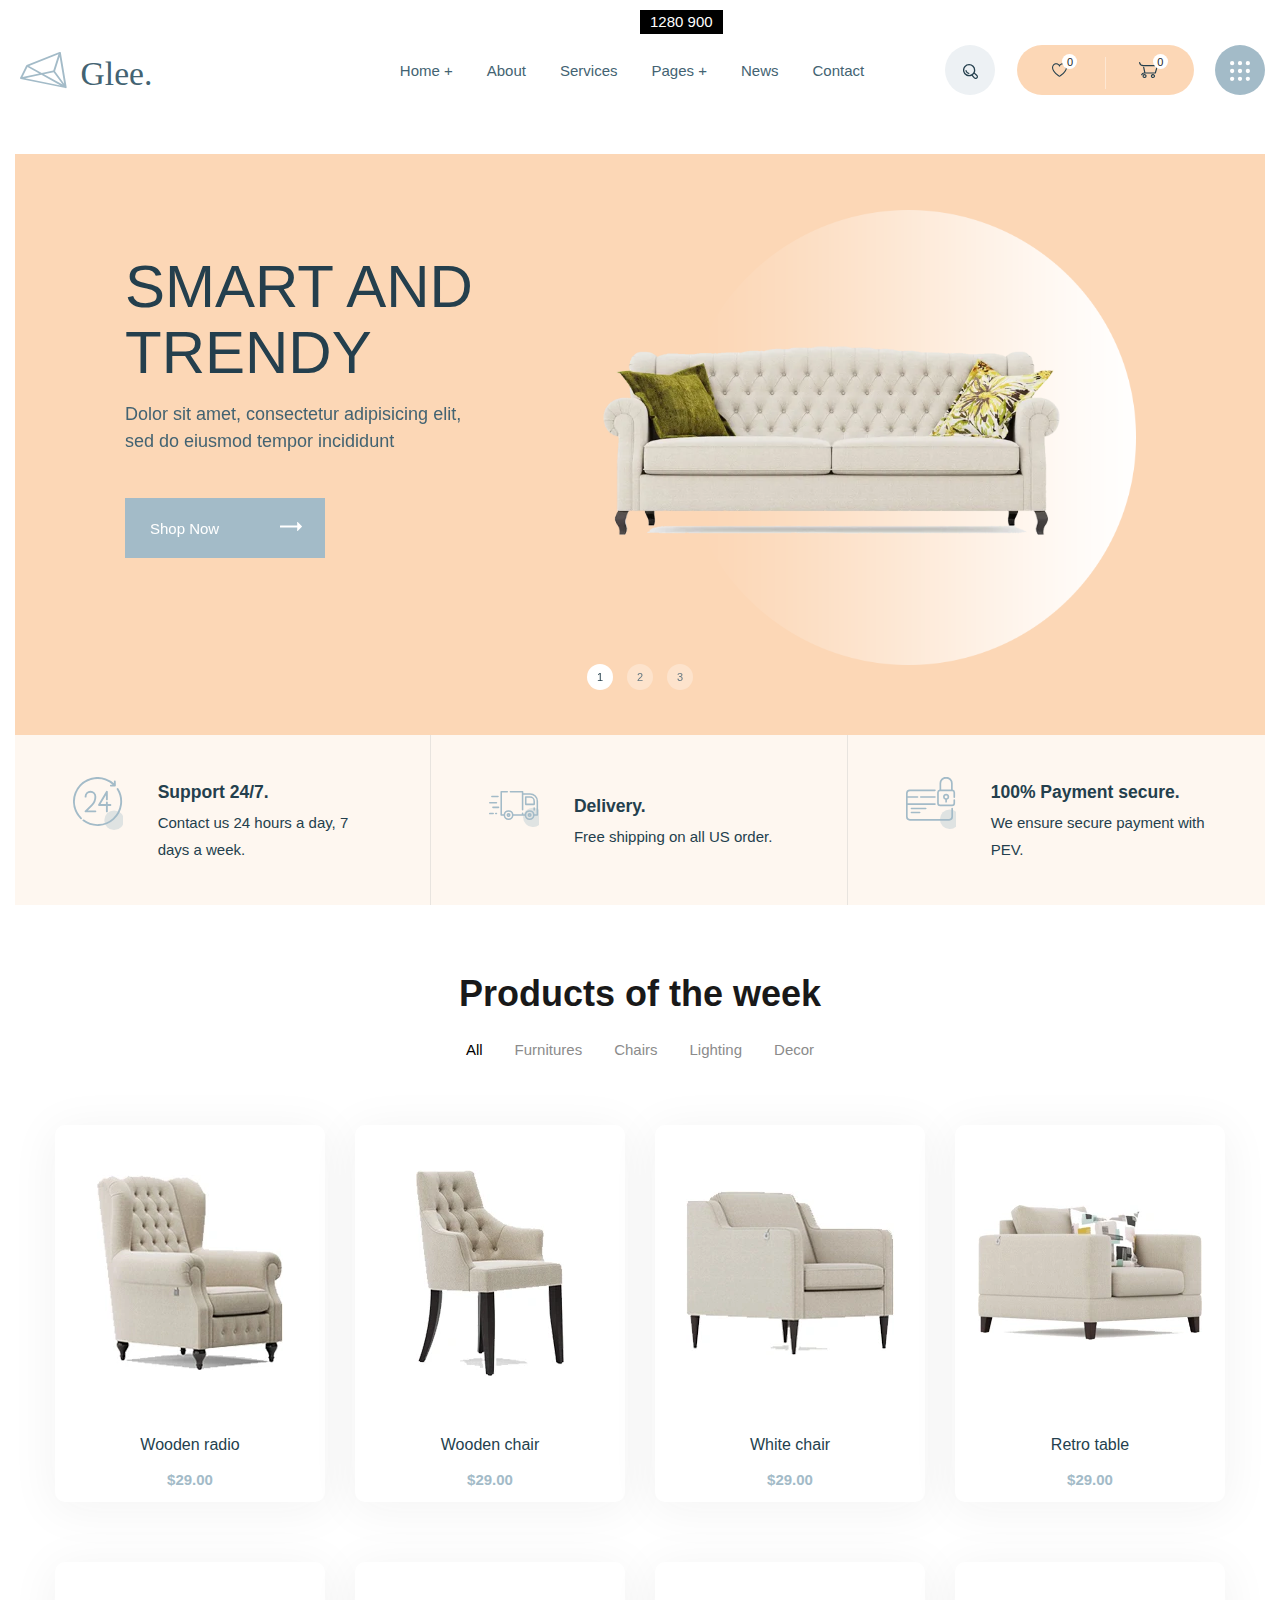
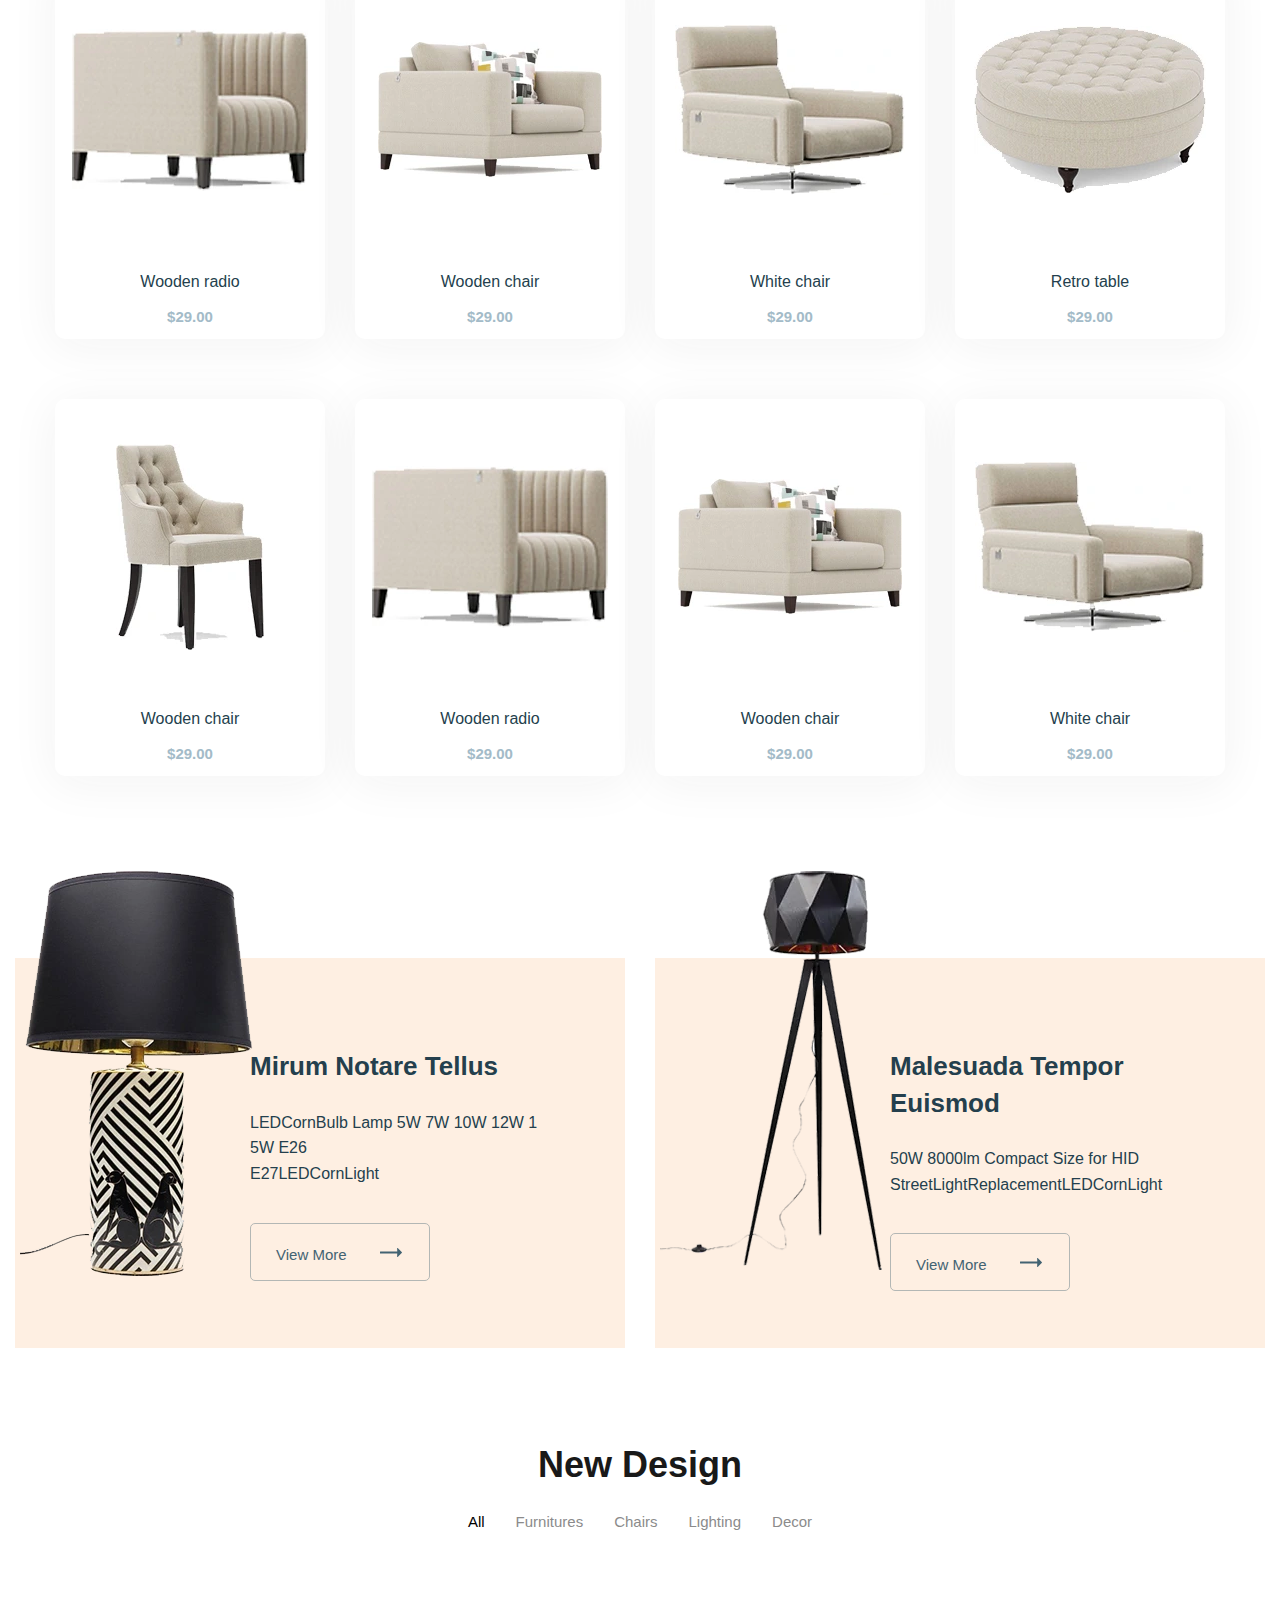
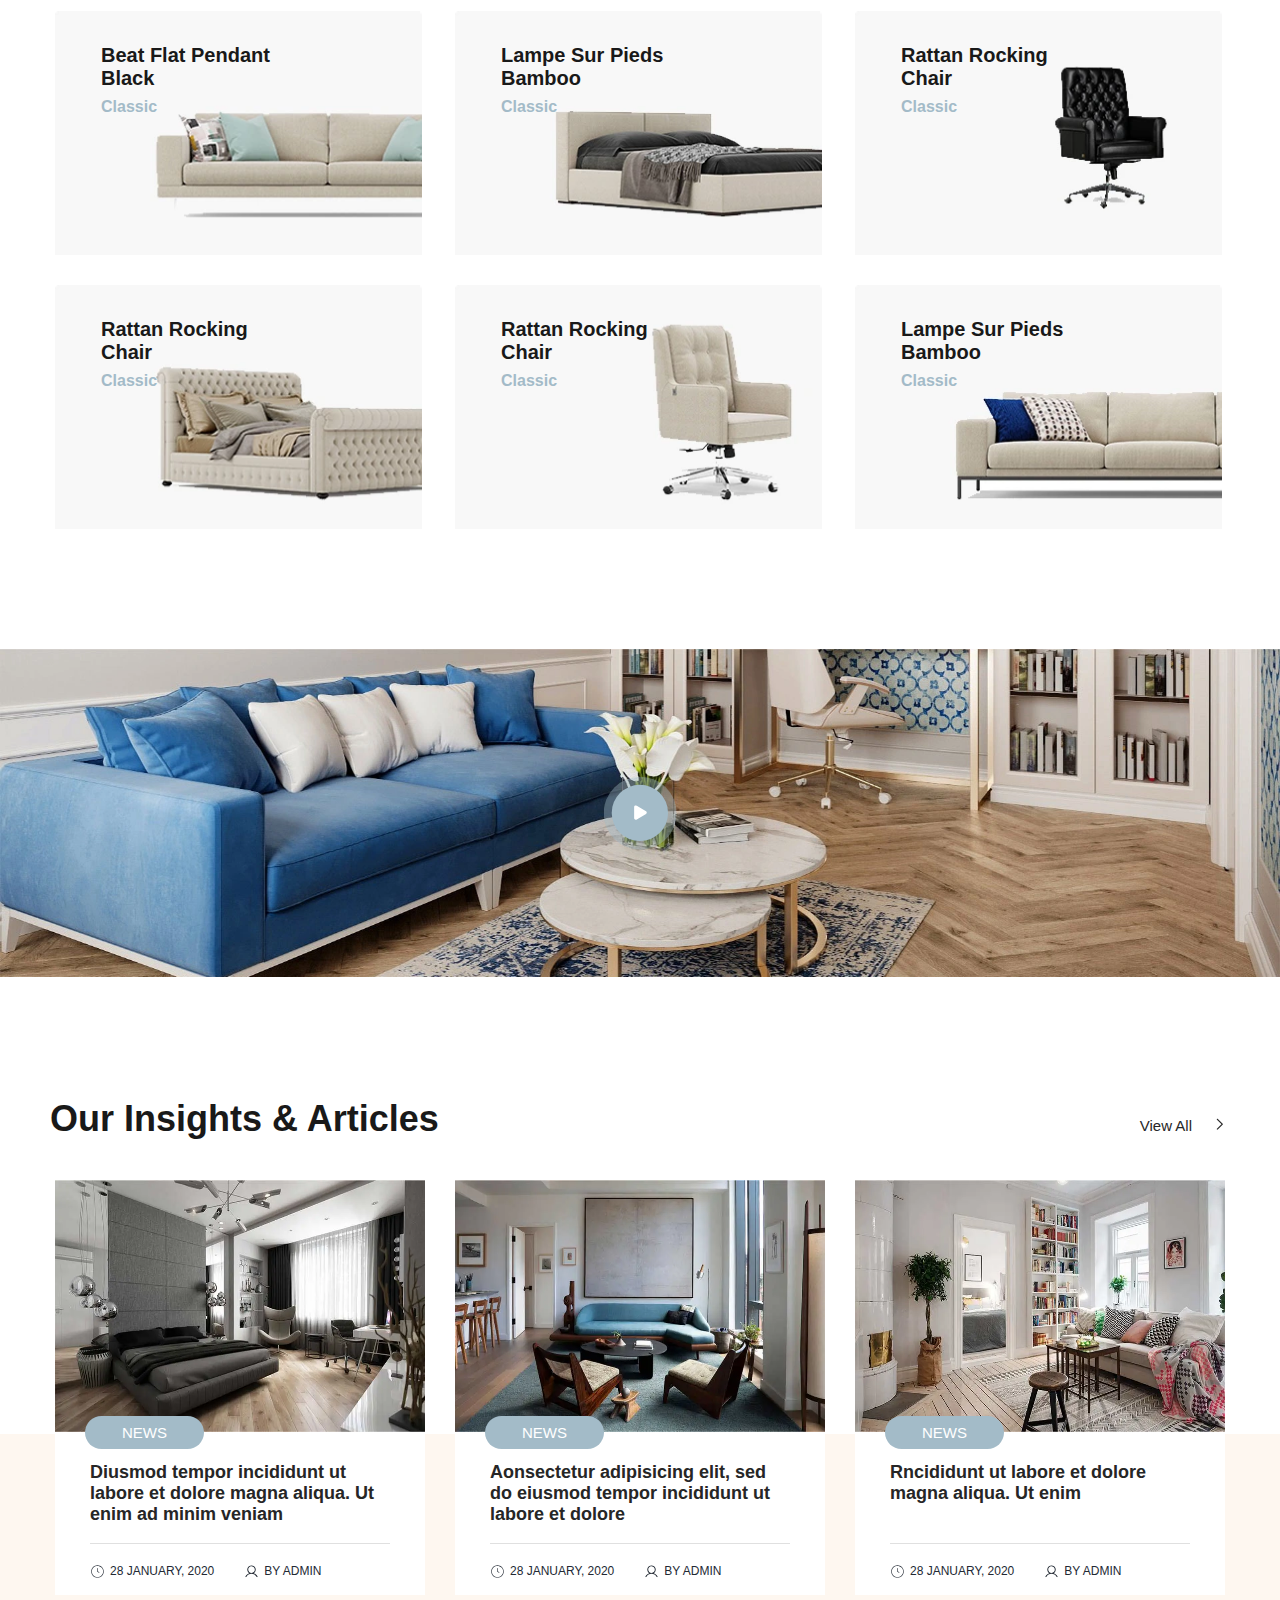
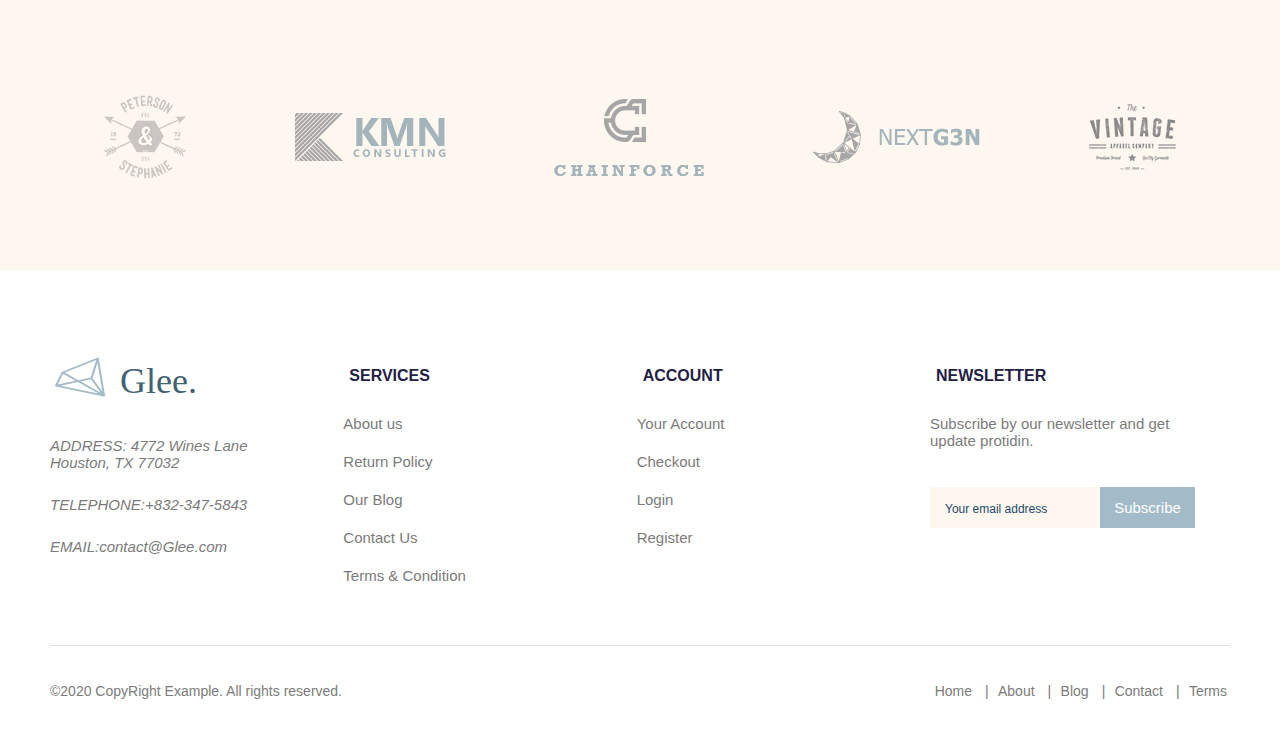
==== commit 08660e53: "Updates" ====
--- a/index.html
+++ b/index.html
@@ -912,6 +912,7 @@
               <input type="hidden" name="form_subject" value="Marcho">
               <input class="footer-top__form-input" value="" name="email" type="email" placeholder="Your email address"
                 required>
+              <input type="text" name=":" style="display: none" value="" />
               <button class="footer-top__form-btn" type="submit">Subscribe</button>
             </form>
 
--- a/css/style.min.css
+++ b/css/style.min.css
@@ -1 +1 @@
-html{-webkit-box-sizing:border-box;box-sizing:border-box}*,*::after,*::before{-webkit-box-sizing:inherit;box-sizing:inherit}ul,ol{padding:0}ul{list-style:none}body,h1,h2,h3,h4,h5,h6,p,ul,ol,li,figure,figcaption,blockquote,dl,dd{margin:0}img{max-width:100%;display:block}input,button,textarea,select{font:inherit}a{text-decoration:none;cursor:pointer;color:#262626}input[type=number]::-webkit-outer-spin-button,input[type=number]::-webkit-inner-spin-button{-webkit-appearance:none}input[type=number],input[type=number]:hover,input[type=number]:focus{-webkit-appearance:none;appearance:none;-moz-appearance:textfield}.footer .footer-top__title,.contact__info-item-title,.contact__info-title,.filter__title-text,.ourteam__item-title,.statistics__item-text,.about-us__title,.blog__item-title,.design__item-type,.design__item-title,.design__item,.blurb__item-title,.categories-item__prise,.title{font-family:"DMSans-Bold",sans-serif;font-weight:700}.categories-item__title{font-family:"DMSans-Regular",sans-serif;font-weight:400}.product-tabs__top,.blog-one .comments-title,.blog-one__creator-name,.blog-one__text h3,.blog-one__text h4,.comments-form__title,.comments__content-name,.terms__title-info,.terms__title,.mold__btn-create,.mold__btn,.about-us__years,.top-slider__title,.menu__list-link,body{font-family:"Rubik-Medium",sans-serif;font-weight:500}.footer .footer-top,.product-tabs__content-item-text,.product-info__text,.product-info__title,.jq-number__field input,.product-one__btn,.product-one__text,.product-one__price,.product-one__title,.contact__info-text,.contact__info-subtitle,.contact-form__textarea,.contact-form__text-input,.blog-one__tags a,.blog-one__tags span,.blog-one__share span,.blog-one__creator-text,.blog-one__text blockquote,.blog-one__text p,.blog-one__text h2,.recent-posts__data,.recent-posts__title-link,.blog-page__item-title,.blog-page__item-time,.comments-form__textarea,.comments-form__text-input,.comments__content-text,.comments__content-data,.filter-recent__price,.filter-recent__text,.filter-brand__num,.filter-brand__text,.filter-category__text,.shop-content-item-text,.shop-content-item-prise,.shop-content-item-title,.terms__info,.terms__text,.ourteam__item-text,.about-us__text,.about-us__time-left p,.blog__box,.blurb__item-text,.top-slider__text,.menu__list-link:hover,.pagination__next,.pagination__link{font-family:"Rubik-Regular",sans-serif;font-weight:400}.footer .footer-top__form-btn,.product-one__btn,.contact-form__btn,.comments-form__btn,.top-slider__link{background-color:#a3bbc8;border:none;cursor:pointer;color:#fff;margin-left:-4px}.filter-brand__input,.filter-category__input{width:1px;height:1px;overflow:hidden;clip:rect(0 0 0 0);position:absolute}@font-face{font-family:"DMSans-Bold";font-weight:700;font-style:normal;src:local("DMSans-Bold"),url("../fonts/DMSans-Bold.woff2") format("woff2"),url("../fonts/DMSans-Bold.woff") format("woff");font-display:swap}@font-face{font-family:"DMSans-Regular";font-weight:400;font-style:normal;src:local("DMSans-Regular"),url("../fonts/DMSans-Regular.woff2") format("woff2"),url("../fonts/DMSans-Regular.woff") format("woff");font-display:swap}@font-face{font-family:"Rubik-Medium";font-weight:500;font-style:normal;src:local("Rubik-Medium"),url("../fonts/Rubik-Medium.woff2") format("woff2"),url("../fonts/Rubik-Medium.woff") format("woff");font-display:swap}@font-face{font-family:"Rubik-Regular";font-weight:400;font-style:normal;src:local("Rubik-Regular"),url("../fonts/Rubik-Regular.woff2") format("woff2"),url("../fonts/Rubik-Regular.woff") format("woff");font-display:swap}.slick-slider{position:relative;display:block;-webkit-box-sizing:border-box;box-sizing:border-box;-webkit-touch-callout:none;-webkit-user-select:none;-moz-user-select:none;-ms-user-select:none;user-select:none;-ms-touch-action:pan-y;touch-action:pan-y;-webkit-tap-highlight-color:rgba(0,0,0,0)}.slick-list{position:relative;overflow:hidden;display:block;margin:0;padding:0}.slick-list:focus{outline:none}.slick-list.dragging{cursor:pointer;cursor:hand}.slick-slider .slick-track,.slick-slider .slick-list{-webkit-transform:translate3d(0, 0, 0);-ms-transform:translate3d(0, 0, 0);transform:translate3d(0, 0, 0)}.slick-track{position:relative;left:0;top:0;display:block;margin-left:auto;margin-right:auto}.slick-track:before,.slick-track:after{content:"";display:table}.slick-track:after{clear:both}.slick-loading .slick-track{visibility:hidden}.slick-slide{float:left;height:100%;min-height:1px;display:none}[dir=rtl] .slick-slide{float:right}.slick-slide img{display:block}.slick-slide.slick-loading img{display:none}.slick-slide.dragging img{pointer-events:none}.slick-initialized .slick-slide{display:block}.slick-loading .slick-slide{visibility:hidden}.slick-vertical .slick-slide{display:block;height:auto;border:1px solid rgba(0,0,0,0)}.slick-arrow.slick-hidden{display:none}body.compensate-for-scrollbar{overflow:hidden}.fancybox-active{height:auto}.fancybox-is-hidden{left:-9999px;margin:0;position:absolute !important;top:-9999px;visibility:hidden}.fancybox-container{-webkit-backface-visibility:hidden;height:100%;left:0;outline:none;position:fixed;-webkit-tap-highlight-color:transparent;top:0;-ms-touch-action:manipulation;touch-action:manipulation;-webkit-transform:translateZ(0);transform:translateZ(0);width:100%;z-index:99992}.fancybox-container *{-webkit-box-sizing:border-box;box-sizing:border-box}.fancybox-outer,.fancybox-inner,.fancybox-bg,.fancybox-stage{bottom:0;left:0;position:absolute;right:0;top:0}.fancybox-outer{-webkit-overflow-scrolling:touch;overflow-y:auto}.fancybox-bg{background:rgb(30, 30, 30);opacity:0;-webkit-transition-duration:inherit;transition-duration:inherit;-webkit-transition-property:opacity;transition-property:opacity;-webkit-transition-timing-function:cubic-bezier(0.47, 0, 0.74, 0.71);transition-timing-function:cubic-bezier(0.47, 0, 0.74, 0.71)}.fancybox-is-open .fancybox-bg{opacity:.9;-webkit-transition-timing-function:cubic-bezier(0.22, 0.61, 0.36, 1);transition-timing-function:cubic-bezier(0.22, 0.61, 0.36, 1)}.fancybox-infobar,.fancybox-toolbar,.fancybox-caption,.fancybox-navigation .fancybox-button{direction:ltr;opacity:0;position:absolute;-webkit-transition:opacity .25s ease,visibility 0s ease .25s;transition:opacity .25s ease,visibility 0s ease .25s;visibility:hidden;z-index:99997}.fancybox-show-infobar .fancybox-infobar,.fancybox-show-toolbar .fancybox-toolbar,.fancybox-show-caption .fancybox-caption,.fancybox-show-nav .fancybox-navigation .fancybox-button{opacity:1;-webkit-transition:opacity .25s ease 0s,visibility 0s ease 0s;transition:opacity .25s ease 0s,visibility 0s ease 0s;visibility:visible}.fancybox-infobar{color:#ccc;font-size:13px;-webkit-font-smoothing:subpixel-antialiased;height:44px;left:0;line-height:44px;min-width:44px;mix-blend-mode:difference;padding:0 10px;pointer-events:none;top:0;-webkit-touch-callout:none;-webkit-user-select:none;-moz-user-select:none;-ms-user-select:none;user-select:none}.fancybox-toolbar{right:0;top:0}.fancybox-stage{direction:ltr;overflow:visible;-webkit-transform:translateZ(0);transform:translateZ(0);z-index:99994}.fancybox-is-open .fancybox-stage{overflow:hidden}.fancybox-slide{-webkit-backface-visibility:hidden;display:none;height:100%;left:0;outline:none;overflow:auto;-webkit-overflow-scrolling:touch;padding:44px;position:absolute;text-align:center;top:0;-webkit-transition-property:opacity,-webkit-transform;transition-property:opacity,-webkit-transform;transition-property:transform,opacity;transition-property:transform,opacity,-webkit-transform;white-space:normal;width:100%;z-index:99994}.fancybox-slide::before{content:"";display:inline-block;font-size:0;height:100%;vertical-align:middle;width:0}.fancybox-is-sliding .fancybox-slide,.fancybox-slide--previous,.fancybox-slide--current,.fancybox-slide--next{display:block}.fancybox-slide--image{overflow:hidden;padding:44px 0}.fancybox-slide--image::before{display:none}.fancybox-slide--html{padding:6px}.fancybox-content{background:#fff;display:inline-block;margin:0;max-width:100%;overflow:auto;-webkit-overflow-scrolling:touch;padding:44px;position:relative;text-align:left;vertical-align:middle}.fancybox-slide--image .fancybox-content{-webkit-animation-timing-function:cubic-bezier(0.5, 0, 0.14, 1);animation-timing-function:cubic-bezier(0.5, 0, 0.14, 1);-webkit-backface-visibility:hidden;background:transparent;background-repeat:no-repeat;background-size:100% 100%;left:0;max-width:none;overflow:visible;padding:0;position:absolute;top:0;-ms-transform-origin:top left;-webkit-transform-origin:top left;transform-origin:top left;-webkit-transition-property:opacity,-webkit-transform;transition-property:opacity,-webkit-transform;transition-property:transform,opacity;transition-property:transform,opacity,-webkit-transform;-webkit-user-select:none;-moz-user-select:none;-ms-user-select:none;user-select:none;z-index:99995}.fancybox-can-zoomOut .fancybox-content{cursor:-webkit-zoom-out;cursor:zoom-out}.fancybox-can-zoomIn .fancybox-content{cursor:-webkit-zoom-in;cursor:zoom-in}.fancybox-can-swipe .fancybox-content,.fancybox-can-pan .fancybox-content{cursor:-webkit-grab;cursor:grab}.fancybox-is-grabbing .fancybox-content{cursor:-webkit-grabbing;cursor:grabbing}.fancybox-container [data-selectable=true]{cursor:text}.fancybox-image,.fancybox-spaceball{background:transparent;border:0;height:100%;left:0;margin:0;max-height:none;max-width:none;padding:0;position:absolute;top:0;-webkit-user-select:none;-moz-user-select:none;-ms-user-select:none;user-select:none;width:100%}.fancybox-spaceball{z-index:1}.fancybox-slide--video .fancybox-content,.fancybox-slide--map .fancybox-content,.fancybox-slide--pdf .fancybox-content,.fancybox-slide--iframe .fancybox-content{height:100%;overflow:visible;padding:0;width:100%}.fancybox-slide--video .fancybox-content{background:#000}.fancybox-slide--map .fancybox-content{background:#e5e3df}.fancybox-slide--iframe .fancybox-content{background:#fff}.fancybox-video,.fancybox-iframe{background:transparent;border:0;display:block;height:100%;margin:0;overflow:hidden;padding:0;width:100%}.fancybox-iframe{left:0;position:absolute;top:0}.fancybox-error{background:#fff;cursor:default;max-width:400px;padding:40px;width:100%}.fancybox-error p{color:#444;font-size:16px;line-height:20px;margin:0;padding:0}.fancybox-button{background:rgba(30, 30, 30, 0.6);border:0;border-radius:0;-webkit-box-shadow:none;box-shadow:none;cursor:pointer;display:inline-block;height:44px;margin:0;padding:10px;position:relative;-webkit-transition:color .2s;transition:color .2s;vertical-align:top;visibility:inherit;width:44px}.fancybox-button,.fancybox-button:visited,.fancybox-button:link{color:#ccc}.fancybox-button:hover{color:#fff}.fancybox-button:focus{outline:none}.fancybox-button.fancybox-focus{outline:1px dotted}.fancybox-button[disabled],.fancybox-button[disabled]:hover{color:#888;cursor:default;outline:none}.fancybox-button div{height:100%}.fancybox-button svg{display:block;height:100%;overflow:visible;position:relative;width:100%}.fancybox-button svg path{fill:currentColor;stroke-width:0}.fancybox-button--play svg:nth-child(2),.fancybox-button--fsenter svg:nth-child(2){display:none}.fancybox-button--pause svg:nth-child(1),.fancybox-button--fsexit svg:nth-child(1){display:none}.fancybox-progress{background:#ff5268;height:2px;left:0;position:absolute;right:0;top:0;-ms-transform:scaleX(0);-webkit-transform:scaleX(0);transform:scaleX(0);-ms-transform-origin:0;-webkit-transform-origin:0;transform-origin:0;-webkit-transition-property:-webkit-transform;transition-property:-webkit-transform;transition-property:transform;transition-property:transform, -webkit-transform;-webkit-transition-timing-function:linear;transition-timing-function:linear;z-index:99998}.fancybox-close-small{background:transparent;border:0;border-radius:0;color:#ccc;cursor:pointer;opacity:.8;padding:8px;position:absolute;right:-12px;top:-44px;z-index:401}.fancybox-close-small:hover{color:#fff;opacity:1}.fancybox-slide--html .fancybox-close-small{color:currentColor;padding:10px;right:0;top:0}.fancybox-slide--image.fancybox-is-scaling .fancybox-content{overflow:hidden}.fancybox-is-scaling .fancybox-close-small,.fancybox-is-zoomable.fancybox-can-pan .fancybox-close-small{display:none}.fancybox-navigation .fancybox-button{background-clip:content-box;height:100px;opacity:0;position:absolute;top:calc(50% - 50px);width:70px}.fancybox-navigation .fancybox-button div{padding:7px}.fancybox-navigation .fancybox-button--arrow_left{left:0;left:env(safe-area-inset-left);padding:31px 26px 31px 6px}.fancybox-navigation .fancybox-button--arrow_right{padding:31px 6px 31px 26px;right:0;right:env(safe-area-inset-right)}.fancybox-caption{background:-webkit-gradient(linear, left bottom, left top, from(rgba(0, 0, 0, 0.85)), color-stop(50%, rgba(0, 0, 0, 0.3)), color-stop(65%, rgba(0, 0, 0, 0.15)), color-stop(75.5%, rgba(0, 0, 0, 0.075)), color-stop(82.85%, rgba(0, 0, 0, 0.037)), color-stop(88%, rgba(0, 0, 0, 0.019)), to(rgba(0, 0, 0, 0)));background:linear-gradient(to top, rgba(0, 0, 0, 0.85) 0%, rgba(0, 0, 0, 0.3) 50%, rgba(0, 0, 0, 0.15) 65%, rgba(0, 0, 0, 0.075) 75.5%, rgba(0, 0, 0, 0.037) 82.85%, rgba(0, 0, 0, 0.019) 88%, rgba(0, 0, 0, 0) 100%);bottom:0;color:#eee;font-size:14px;font-weight:400;left:0;line-height:1.5;padding:75px 44px 25px 44px;pointer-events:none;right:0;text-align:center;z-index:99996}@supports(padding: max(0px)){.fancybox-caption{padding:75px max(44px,env(safe-area-inset-right)) max(25px,env(safe-area-inset-bottom)) max(44px,env(safe-area-inset-left))}}.fancybox-caption--separate{margin-top:-50px}.fancybox-caption__body{max-height:50vh;overflow:auto;pointer-events:all}.fancybox-caption a,.fancybox-caption a:link,.fancybox-caption a:visited{color:#ccc;text-decoration:none}.fancybox-caption a:hover{color:#fff;text-decoration:underline}.fancybox-loading{-webkit-animation:fancybox-rotate 1s linear infinite;animation:fancybox-rotate 1s linear infinite;background:transparent;border:4px solid #888;border-bottom-color:#fff;border-radius:50%;height:50px;left:50%;margin:-25px 0 0 -25px;opacity:.7;padding:0;position:absolute;top:50%;width:50px;z-index:99999}@-webkit-keyframes fancybox-rotate{100%{-webkit-transform:rotate(360deg);transform:rotate(360deg)}}@keyframes fancybox-rotate{100%{-webkit-transform:rotate(360deg);transform:rotate(360deg)}}.fancybox-animated{-webkit-transition-timing-function:cubic-bezier(0, 0, 0.25, 1);transition-timing-function:cubic-bezier(0, 0, 0.25, 1)}.fancybox-fx-slide.fancybox-slide--previous{opacity:0;-webkit-transform:translate3d(-100%, 0, 0);transform:translate3d(-100%, 0, 0)}.fancybox-fx-slide.fancybox-slide--next{opacity:0;-webkit-transform:translate3d(100%, 0, 0);transform:translate3d(100%, 0, 0)}.fancybox-fx-slide.fancybox-slide--current{opacity:1;-webkit-transform:translate3d(0, 0, 0);transform:translate3d(0, 0, 0)}.fancybox-fx-fade.fancybox-slide--previous,.fancybox-fx-fade.fancybox-slide--next{opacity:0;-webkit-transition-timing-function:cubic-bezier(0.19, 1, 0.22, 1);transition-timing-function:cubic-bezier(0.19, 1, 0.22, 1)}.fancybox-fx-fade.fancybox-slide--current{opacity:1}.fancybox-fx-zoom-in-out.fancybox-slide--previous{opacity:0;-webkit-transform:scale3d(1.5, 1.5, 1.5);transform:scale3d(1.5, 1.5, 1.5)}.fancybox-fx-zoom-in-out.fancybox-slide--next{opacity:0;-webkit-transform:scale3d(0.5, 0.5, 0.5);transform:scale3d(0.5, 0.5, 0.5)}.fancybox-fx-zoom-in-out.fancybox-slide--current{opacity:1;-webkit-transform:scale3d(1, 1, 1);transform:scale3d(1, 1, 1)}.fancybox-fx-rotate.fancybox-slide--previous{opacity:0;-ms-transform:rotate(-360deg);-webkit-transform:rotate(-360deg);transform:rotate(-360deg)}.fancybox-fx-rotate.fancybox-slide--next{opacity:0;-ms-transform:rotate(360deg);-webkit-transform:rotate(360deg);transform:rotate(360deg)}.fancybox-fx-rotate.fancybox-slide--current{opacity:1;-ms-transform:rotate(0deg);-webkit-transform:rotate(0deg);transform:rotate(0deg)}.fancybox-fx-circular.fancybox-slide--previous{opacity:0;-webkit-transform:scale3d(0, 0, 0) translate3d(-100%, 0, 0);transform:scale3d(0, 0, 0) translate3d(-100%, 0, 0)}.fancybox-fx-circular.fancybox-slide--next{opacity:0;-webkit-transform:scale3d(0, 0, 0) translate3d(100%, 0, 0);transform:scale3d(0, 0, 0) translate3d(100%, 0, 0)}.fancybox-fx-circular.fancybox-slide--current{opacity:1;-webkit-transform:scale3d(1, 1, 1) translate3d(0, 0, 0);transform:scale3d(1, 1, 1) translate3d(0, 0, 0)}.fancybox-fx-tube.fancybox-slide--previous{-webkit-transform:translate3d(-100%, 0, 0) scale(0.1) skew(-10deg);transform:translate3d(-100%, 0, 0) scale(0.1) skew(-10deg)}.fancybox-fx-tube.fancybox-slide--next{-webkit-transform:translate3d(100%, 0, 0) scale(0.1) skew(10deg);transform:translate3d(100%, 0, 0) scale(0.1) skew(10deg)}.fancybox-fx-tube.fancybox-slide--current{-webkit-transform:translate3d(0, 0, 0) scale(1);transform:translate3d(0, 0, 0) scale(1)}@media all and (max-height: 576px){.fancybox-slide{padding-left:6px;padding-right:6px}.fancybox-slide--image{padding:6px 0}.fancybox-close-small{right:-6px}.fancybox-slide--image .fancybox-close-small{background:#4e4e4e;color:#f2f4f6;height:36px;opacity:1;padding:6px;right:0;top:0;width:36px}.fancybox-caption{padding-left:12px;padding-right:12px}@supports(padding: max(0px)){.fancybox-caption{padding-left:max(12px,env(safe-area-inset-left));padding-right:max(12px,env(safe-area-inset-right))}}}.fancybox-share{background:#f4f4f4;border-radius:3px;max-width:90%;padding:30px;text-align:center}.fancybox-share h1{color:#222;font-size:35px;font-weight:700;margin:0 0 20px 0}.fancybox-share p{margin:0;padding:0}.fancybox-share__button{border:0;border-radius:3px;display:inline-block;font-size:14px;font-weight:700;line-height:40px;margin:0 5px 10px 5px;min-width:130px;padding:0 15px;text-decoration:none;-webkit-transition:all .2s;transition:all .2s;-webkit-user-select:none;-moz-user-select:none;-ms-user-select:none;user-select:none;white-space:nowrap}.fancybox-share__button:visited,.fancybox-share__button:link{color:#fff}.fancybox-share__button:hover{text-decoration:none}.fancybox-share__button--fb{background:#3b5998}.fancybox-share__button--fb:hover{background:#344e86}.fancybox-share__button--pt{background:#bd081d}.fancybox-share__button--pt:hover{background:#aa0719}.fancybox-share__button--tw{background:#1da1f2}.fancybox-share__button--tw:hover{background:#0d95e8}.fancybox-share__button svg{height:25px;margin-right:7px;position:relative;top:-1px;vertical-align:middle;width:25px}.fancybox-share__button svg path{fill:#fff}.fancybox-share__input{background:transparent;border:0;border-bottom:1px solid #d7d7d7;border-radius:0;color:#5d5b5b;font-size:14px;margin:10px 0 0 0;outline:none;padding:10px 15px;width:100%}.fancybox-thumbs{background:#ddd;bottom:0;display:none;margin:0;-webkit-overflow-scrolling:touch;-ms-overflow-style:-ms-autohiding-scrollbar;padding:2px 2px 4px 2px;position:absolute;right:0;-webkit-tap-highlight-color:rgba(0, 0, 0, 0);top:0;width:212px;z-index:99995}.fancybox-thumbs-x{overflow-x:auto;overflow-y:hidden}.fancybox-show-thumbs .fancybox-thumbs{display:block}.fancybox-show-thumbs .fancybox-inner{right:212px}.fancybox-thumbs__list{font-size:0;height:100%;list-style:none;margin:0;overflow-x:hidden;overflow-y:auto;padding:0;position:absolute;position:relative;white-space:nowrap;width:100%}.fancybox-thumbs-x .fancybox-thumbs__list{overflow:hidden}.fancybox-thumbs-y .fancybox-thumbs__list::-webkit-scrollbar{width:7px}.fancybox-thumbs-y .fancybox-thumbs__list::-webkit-scrollbar-track{background:#fff;border-radius:10px;-webkit-box-shadow:inset 0 0 6px rgba(0, 0, 0, 0.3);box-shadow:inset 0 0 6px rgba(0, 0, 0, 0.3)}.fancybox-thumbs-y .fancybox-thumbs__list::-webkit-scrollbar-thumb{background:#2a2a2a;border-radius:10px}.fancybox-thumbs__list a{-webkit-backface-visibility:hidden;backface-visibility:hidden;background-color:rgba(0, 0, 0, 0.1);background-position:center center;background-repeat:no-repeat;background-size:cover;cursor:pointer;float:left;height:75px;margin:2px;max-height:calc(100% - 8px);max-width:calc(50% - 4px);outline:none;overflow:hidden;padding:0;position:relative;-webkit-tap-highlight-color:transparent;width:100px}.fancybox-thumbs__list a::before{border:6px solid #ff5268;bottom:0;content:"";left:0;opacity:0;position:absolute;right:0;top:0;-webkit-transition:all .2s cubic-bezier(0.25, 0.46, 0.45, 0.94);transition:all .2s cubic-bezier(0.25, 0.46, 0.45, 0.94);z-index:99991}.fancybox-thumbs__list a:focus::before{opacity:.5}.fancybox-thumbs__list a.fancybox-thumbs-active::before{opacity:1}@media all and (max-width: 576px){.fancybox-thumbs{width:110px}.fancybox-show-thumbs .fancybox-inner{right:110px}.fancybox-thumbs__list a{max-width:calc(100% - 10px)}}.irs{position:relative;display:block;-webkit-touch-callout:none;-webkit-user-select:none;-moz-user-select:none;-ms-user-select:none;user-select:none;font-size:12px;font-family:Arial,sans-serif}.irs-line{position:relative;display:block;overflow:hidden;outline:none !important}.irs-bar{position:absolute;display:block;left:0;width:0}.irs-shadow{position:absolute;display:none;left:0;width:0}.irs-handle{position:absolute;display:block;-webkit-box-sizing:border-box;box-sizing:border-box;cursor:default;z-index:1}.irs-handle.type_last{z-index:2}.irs-min,.irs-max{position:absolute;display:block;cursor:default}.irs-min{left:0}.irs-max{right:0}.irs-from,.irs-to,.irs-single{position:absolute;display:block;top:0;left:0;cursor:default;white-space:nowrap}.irs-grid{position:absolute;display:none;bottom:0;left:0;width:100%;height:20px}.irs-with-grid .irs-grid{display:block}.irs-grid-pol{position:absolute;top:0;left:0;width:1px;height:8px;background:#000}.irs-grid-pol.small{height:4px}.irs-grid-text{position:absolute;bottom:0;left:0;white-space:nowrap;text-align:center;font-size:9px;line-height:9px;padding:0 3px;color:#000}.irs-disable-mask{position:absolute;display:block;top:0;left:-1%;width:102%;height:100%;cursor:default;background:rgba(0, 0, 0, 0);z-index:2}.lt-ie9 .irs-disable-mask{background:#000;filter:alpha(opacity=0);cursor:not-allowed}.irs-disabled{opacity:.4}.irs-hidden-input{position:absolute !important;display:block !important;top:0 !important;left:0 !important;width:0 !important;height:0 !important;font-size:0 !important;line-height:0 !important;padding:0 !important;margin:0 !important;overflow:hidden;outline:none !important;z-index:-9999 !important;background:none !important;border-style:solid !important;border-color:transparent !important}.irs--flat{height:40px}.irs--flat.irs-with-grid{height:60px}.irs--flat .irs-line{top:25px;height:12px;background-color:#e1e4e9;border-radius:4px}.irs--flat .irs-bar{top:25px;height:12px;background-color:#ed5565}.irs--flat .irs-bar--single{border-radius:4px 0 0 4px}.irs--flat .irs-shadow{height:1px;bottom:16px;background-color:#e1e4e9}.irs--flat .irs-handle{top:22px;width:16px;height:18px;background-color:transparent}.irs--flat .irs-handle>i:first-child{position:absolute;display:block;top:0;left:50%;width:2px;height:100%;margin-left:-1px;background-color:#da4453}.irs--flat .irs-handle.state_hover>i:first-child,.irs--flat .irs-handle:hover>i:first-child{background-color:#a43540}.irs--flat .irs-min,.irs--flat .irs-max{top:0;padding:1px 3px;color:#999;font-size:10px;line-height:1.333;text-shadow:none;background-color:#e1e4e9;border-radius:4px}.irs--flat .irs-from,.irs--flat .irs-to,.irs--flat .irs-single{color:white;font-size:10px;line-height:1.333;text-shadow:none;padding:1px 5px;background-color:#ed5565;border-radius:4px}.irs--flat .irs-from:before,.irs--flat .irs-to:before,.irs--flat .irs-single:before{position:absolute;display:block;content:"";bottom:-6px;left:50%;width:0;height:0;margin-left:-3px;overflow:hidden;border:3px solid transparent;border-top-color:#ed5565}.irs--flat .irs-grid-pol{background-color:#e1e4e9}.irs--flat .irs-grid-text{color:#999}.irs--big{height:55px}.irs--big.irs-with-grid{height:70px}.irs--big .irs-line{top:33px;height:12px;background-color:white;background:-webkit-gradient(linear, left top, left bottom, color-stop(-50%, #ddd), color-stop(150%, white));background:linear-gradient(to bottom, #ddd -50%, white 150%);border:1px solid #ccc;border-radius:12px}.irs--big .irs-bar{top:33px;height:12px;background-color:#92bce0;border:1px solid #428bca;background:-webkit-gradient(linear, left top, left bottom, from(#ffffff), color-stop(30%, #428bca), to(#b9d4ec));background:linear-gradient(to bottom, #ffffff 0%, #428bca 30%, #b9d4ec 100%);-webkit-box-shadow:inset 0 0 1px 1px rgba(255, 255, 255, 0.5);box-shadow:inset 0 0 1px 1px rgba(255, 255, 255, 0.5)}.irs--big .irs-bar--single{border-radius:12px 0 0 12px}.irs--big .irs-shadow{height:1px;bottom:16px;background-color:rgba(66, 139, 202, 0.5)}.irs--big .irs-handle{top:25px;width:30px;height:30px;border:1px solid rgba(0, 0, 0, 0.3);background-color:#cbcfd5;background:-webkit-gradient(linear, left top, left bottom, from(white), color-stop(30%, #B4B9BE), to(white));background:linear-gradient(to bottom, white 0%, #B4B9BE 30%, white 100%);-webkit-box-shadow:1px 1px 2px rgba(0, 0, 0, 0.2),inset 0 0 3px 1px white;box-shadow:1px 1px 2px rgba(0, 0, 0, 0.2),inset 0 0 3px 1px white;border-radius:30px}.irs--big .irs-handle.state_hover,.irs--big .irs-handle:hover{border-color:rgba(0, 0, 0, 0.45);background-color:#939ba7;background:-webkit-gradient(linear, left top, left bottom, from(white), color-stop(30%, #919BA5), to(white));background:linear-gradient(to bottom, white 0%, #919BA5 30%, white 100%)}.irs--big .irs-min,.irs--big .irs-max{top:0;padding:1px 5px;color:white;text-shadow:none;background-color:#9f9f9f;border-radius:3px}.irs--big .irs-from,.irs--big .irs-to,.irs--big .irs-single{color:white;text-shadow:none;padding:1px 5px;background-color:#428bca;background:-webkit-gradient(linear, left top, left bottom, from(#428bca), to(#3071a9));background:linear-gradient(to bottom, #428bca 0%, #3071a9 100%);border-radius:3px}.irs--big .irs-grid-pol{background-color:#428bca}.irs--big .irs-grid-text{color:#428bca}.irs--modern{height:55px}.irs--modern.irs-with-grid{height:55px}.irs--modern .irs-line{top:25px;height:5px;background-color:#d1d6e0;background:-webkit-gradient(linear, left top, left bottom, from(#e0e4ea), to(#d1d6e0));background:linear-gradient(to bottom, #e0e4ea 0%, #d1d6e0 100%);border:1px solid #a3adc1;border-bottom-width:0;border-radius:5px}.irs--modern .irs-bar{top:25px;height:5px;background:#20b426;background:-webkit-gradient(linear, left top, left bottom, from(#20b426), to(#18891d));background:linear-gradient(to bottom, #20b426 0%, #18891d 100%)}.irs--modern .irs-bar--single{border-radius:5px 0 0 5px}.irs--modern .irs-shadow{height:1px;bottom:21px;background-color:rgba(209, 214, 224, 0.5)}.irs--modern .irs-handle{top:37px;width:12px;height:13px;border:1px solid #a3adc1;border-top-width:0;-webkit-box-shadow:1px 1px 1px rgba(0, 0, 0, 0.1);box-shadow:1px 1px 1px rgba(0, 0, 0, 0.1);border-radius:0 0 3px 3px}.irs--modern .irs-handle>i:nth-child(1){position:absolute;display:block;top:-4px;left:1px;width:6px;height:6px;border:1px solid #a3adc1;background:white;-webkit-transform:rotate(45deg);-ms-transform:rotate(45deg);transform:rotate(45deg)}.irs--modern .irs-handle>i:nth-child(2){position:absolute;display:block;-webkit-box-sizing:border-box;box-sizing:border-box;top:0;left:0;width:10px;height:12px;background:#e9e6e6;background:-webkit-gradient(linear, left top, left bottom, from(white), to(#e9e6e6));background:linear-gradient(to bottom, white 0%, #e9e6e6 100%);border-radius:0 0 3px 3px}.irs--modern .irs-handle>i:nth-child(3){position:absolute;display:block;-webkit-box-sizing:border-box;box-sizing:border-box;top:3px;left:3px;width:4px;height:5px;border-left:1px solid #a3adc1;border-right:1px solid #a3adc1}.irs--modern .irs-handle.state_hover,.irs--modern .irs-handle:hover{border-color:#7685a2;background:#c3c7cd;background:-webkit-gradient(linear, left top, left bottom, from(#ffffff), color-stop(30%, #919ba5), to(#ffffff));background:linear-gradient(to bottom, #ffffff 0%, #919ba5 30%, #ffffff 100%)}.irs--modern .irs-handle.state_hover>i:nth-child(1),.irs--modern .irs-handle:hover>i:nth-child(1){border-color:#7685a2}.irs--modern .irs-handle.state_hover>i:nth-child(3),.irs--modern .irs-handle:hover>i:nth-child(3){border-color:#48536a}.irs--modern .irs-min,.irs--modern .irs-max{top:0;font-size:10px;line-height:1.333;text-shadow:none;padding:1px 5px;color:white;background-color:#d1d6e0;border-radius:5px}.irs--modern .irs-from,.irs--modern .irs-to,.irs--modern .irs-single{font-size:10px;line-height:1.333;text-shadow:none;padding:1px 5px;background-color:#20b426;color:white;border-radius:5px}.irs--modern .irs-from:before,.irs--modern .irs-to:before,.irs--modern .irs-single:before{position:absolute;display:block;content:"";bottom:-6px;left:50%;width:0;height:0;margin-left:-3px;overflow:hidden;border:3px solid transparent;border-top-color:#20b426}.irs--modern .irs-grid{height:25px}.irs--modern .irs-grid-pol{background-color:#dedede}.irs--modern .irs-grid-text{color:silver;font-size:13px}.irs--sharp{height:50px;font-size:12px;line-height:1}.irs--sharp.irs-with-grid{height:57px}.irs--sharp .irs-line{top:30px;height:2px;background-color:black;border-radius:2px}.irs--sharp .irs-bar{top:30px;height:2px;background-color:#ee22fa}.irs--sharp .irs-bar--single{border-radius:2px 0 0 2px}.irs--sharp .irs-shadow{height:1px;bottom:21px;background-color:rgba(0, 0, 0, 0.5)}.irs--sharp .irs-handle{top:25px;width:10px;height:10px;background-color:#a804b2}.irs--sharp .irs-handle>i:first-child{position:absolute;display:block;top:100%;left:0;width:0;height:0;border:5px solid transparent;border-top-color:#a804b2}.irs--sharp .irs-handle.state_hover,.irs--sharp .irs-handle:hover{background-color:black}.irs--sharp .irs-handle.state_hover>i:first-child,.irs--sharp .irs-handle:hover>i:first-child{border-top-color:black}.irs--sharp .irs-min,.irs--sharp .irs-max{color:white;font-size:14px;line-height:1;top:0;padding:3px 4px;opacity:.4;background-color:#a804b2;border-radius:2px}.irs--sharp .irs-from,.irs--sharp .irs-to,.irs--sharp .irs-single{font-size:14px;line-height:1;text-shadow:none;padding:3px 4px;background-color:#a804b2;color:white;border-radius:2px}.irs--sharp .irs-from:before,.irs--sharp .irs-to:before,.irs--sharp .irs-single:before{position:absolute;display:block;content:"";bottom:-6px;left:50%;width:0;height:0;margin-left:-3px;overflow:hidden;border:3px solid transparent;border-top-color:#a804b2}.irs--sharp .irs-grid{height:25px}.irs--sharp .irs-grid-pol{background-color:#dedede}.irs--sharp .irs-grid-text{color:silver;font-size:13px}.irs--round{height:50px}.irs--round.irs-with-grid{height:65px}.irs--round .irs-line{top:36px;height:4px;background-color:#dee4ec;border-radius:4px}.irs--round .irs-bar{top:36px;height:4px;background-color:#006cfa}.irs--round .irs-bar--single{border-radius:4px 0 0 4px}.irs--round .irs-shadow{height:4px;bottom:21px;background-color:rgba(222, 228, 236, 0.5)}.irs--round .irs-handle{top:26px;width:24px;height:24px;border:4px solid #006cfa;background-color:white;border-radius:24px;-webkit-box-shadow:0 1px 3px rgba(0, 0, 255, 0.3);box-shadow:0 1px 3px rgba(0, 0, 255, 0.3)}.irs--round .irs-handle.state_hover,.irs--round .irs-handle:hover{background-color:#f0f6ff}.irs--round .irs-min,.irs--round .irs-max{color:#333;font-size:14px;line-height:1;top:0;padding:3px 5px;background-color:rgba(0, 0, 0, 0.1);border-radius:4px}.irs--round .irs-from,.irs--round .irs-to,.irs--round .irs-single{font-size:14px;line-height:1;text-shadow:none;padding:3px 5px;background-color:#006cfa;color:white;border-radius:4px}.irs--round .irs-from:before,.irs--round .irs-to:before,.irs--round .irs-single:before{position:absolute;display:block;content:"";bottom:-6px;left:50%;width:0;height:0;margin-left:-3px;overflow:hidden;border:3px solid transparent;border-top-color:#006cfa}.irs--round .irs-grid{height:25px}.irs--round .irs-grid-pol{background-color:#dedede}.irs--round .irs-grid-text{color:silver;font-size:13px}.irs--square{height:50px}.irs--square.irs-with-grid{height:60px}.irs--square .irs-line{top:31px;height:4px;background-color:#dedede}.irs--square .irs-bar{top:31px;height:4px;background-color:black}.irs--square .irs-shadow{height:2px;bottom:21px;background-color:#dedede}.irs--square .irs-handle{top:25px;width:16px;height:16px;border:3px solid black;background-color:white;-webkit-transform:rotate(45deg);-ms-transform:rotate(45deg);transform:rotate(45deg)}.irs--square .irs-handle.state_hover,.irs--square .irs-handle:hover{background-color:#f0f6ff}.irs--square .irs-min,.irs--square .irs-max{color:#333;font-size:14px;line-height:1;top:0;padding:3px 5px;background-color:rgba(0, 0, 0, 0.1)}.irs--square .irs-from,.irs--square .irs-to,.irs--square .irs-single{font-size:14px;line-height:1;text-shadow:none;padding:3px 5px;background-color:black;color:white}.irs--square .irs-grid{height:25px}.irs--square .irs-grid-pol{background-color:#dedede}.irs--square .irs-grid-text{color:silver;font-size:11px}.jq-ry-container{position:relative;padding:0 5px;line-height:0;display:block;cursor:pointer;-webkit-box-sizing:content-box;box-sizing:content-box;direction:ltr}.jq-ry-container[readonly=readonly]{cursor:default}.jq-ry-container>.jq-ry-group-wrapper{position:relative;width:100%}.jq-ry-container>.jq-ry-group-wrapper>.jq-ry-group{position:relative;line-height:0;z-index:10;white-space:nowrap}.jq-ry-container>.jq-ry-group-wrapper>.jq-ry-group>svg{display:inline-block}.jq-ry-container>.jq-ry-group-wrapper>.jq-ry-group.jq-ry-normal-group{width:100%}.jq-ry-container>.jq-ry-group-wrapper>.jq-ry-group.jq-ry-rated-group{width:0;z-index:11;position:absolute;top:0;left:0;overflow:hidden}.hidden{visibility:hidden}.display-parametr{position:fixed;min-width:50px;height:1.5rem;padding:0 10px;line-height:1.5rem;background-color:#000;color:#fff;top:10px;left:50%;z-index:1000}body{font-size:15px;color:#243f4d}.parent{display:-webkit-box;display:-ms-flexbox;display:flex;-webkit-box-pack:justify;-ms-flex-pack:justify;justify-content:space-between;-webkit-box-orient:vertical;-webkit-box-direction:normal;-ms-flex-direction:column;flex-direction:column;min-height:100vh;padding-top:40px;max-width:1950px;margin:0 auto}.container{max-width:1790px;margin:0 auto;padding:0 15px}.container1170{max-width:1210px;margin:0 auto;padding:0 15px}.logo{-ms-flex-preferred-size:148px;flex-basis:148px;-ms-flex-negative:0;flex-shrink:0;padding:5px}.logo:focus{background-color:#f9fafb;border-color:#f9fafb;-webkit-box-shadow:0 0 0 .25rem rgba(211,212,213,.5);box-shadow:0 0 0 .25rem rgba(211,212,213,.5);outline:0;border-radius:10px}.logo img{width:148px;height:50px}.title{text-align:center;font-size:36px;line-height:1.2;color:#191919}.bleadcrumbs{display:-webkit-inline-box;display:-ms-inline-flexbox;display:inline-flex;-webkit-box-pack:center;-ms-flex-pack:center;justify-content:center;padding-left:9px}.bleadcrumbs__list{display:-webkit-box;display:-ms-flexbox;display:flex}.bleadcrumbs__item{color:#8b8f94;position:relative;padding-right:20px;font-size:14px}.bleadcrumbs__item::after{content:"/";position:absolute;right:5px}.bleadcrumbs__item a{color:#8b8f94}.bleadcrumbs__item:last-child::after{display:none}.bleadcrumbs__link{padding:3px}.bleadcrumbs__link:focus{background-color:#f9fafb;border-color:#f9fafb;-webkit-box-shadow:0 0 0 .25rem rgba(211,212,213,.5);box-shadow:0 0 0 .25rem rgba(211,212,213,.5);outline:0;border-radius:10px}.pagination{-ms-grid-row:2;-ms-grid-column:2;grid-area:pagination;display:-webkit-box;display:-ms-flexbox;display:flex;-webkit-box-pack:center;-ms-flex-pack:center;justify-content:center;padding:30px 0}.pagination__list{display:-webkit-box;display:-ms-flexbox;display:flex;gap:15px}.pagination__item{border:1px solid #a3bbc8;padding:18px 20px;-webkit-transition:background-color .3s;transition:background-color .3s}.pagination__item:hover{background-color:#a3bbc8}.pagination__item:focus{outline:0;background-color:#a3bbc8}.pagination__item-active{background-color:#a3bbc8}.pagination__link{font-size:16px;color:#243f4d}.pagination__link-active{color:#fff}.pagination__next{font-size:16px;color:#243f4d}@media(max-width: 620px){.parent{padding-top:5px}.title{font-size:33px;line-height:36px}}@media(max-width: 375px){.title{font-size:27px;line-height:25px;margin-bottom:30px}}.header{margin-bottom:20px}.header__inner{display:-webkit-box;display:-ms-flexbox;display:flex;-webkit-box-pack:justify;-ms-flex-pack:justify;justify-content:space-between;-webkit-box-align:center;-ms-flex-align:center;align-items:center;-ms-flex-wrap:wrap;flex-wrap:wrap}.menu{display:-webkit-box;display:-ms-flexbox;display:flex;-webkit-box-align:center;-ms-flex-align:center;align-items:center}.menu__list{display:-webkit-box;display:-ms-flexbox;display:flex;-webkit-transform:translateX(78px);-ms-transform:translateX(78px);transform:translateX(78px)}.menu__btn{display:none}.menu__list-item+.menu__list-item{padding-left:24px}.menu__list-link{color:#436372;padding-bottom:1px;-webkit-transition:all .3s;transition:all .3s;white-space:nowrap;padding:3px 5px;border-bottom:1px solid rgba(0,0,0,0);-webkit-transition:all .5s;transition:all .5s}.menu__list-link:hover{color:#a3bbc8;border-bottom-color:#a3bbc8}.menu__list-link:focus{background-color:#f9fafb;border-color:#f9fafb;-webkit-box-shadow:0 0 0 .25rem rgba(211,212,213,.5);box-shadow:0 0 0 .25rem rgba(211,212,213,.5);outline:0;border-radius:10px}.user-nav{display:-webkit-box;display:-ms-flexbox;display:flex;-ms-flex-preferred-size:320px;flex-basis:320px;-webkit-box-pack:justify;-ms-flex-pack:justify;justify-content:space-between}.user-nav__inner{position:relative;background-color:#fcd7b6;height:50px;width:177px;border-radius:30px;display:-webkit-box;display:-ms-flexbox;display:flex;-ms-flex-pack:distribute;justify-content:space-around;-webkit-box-align:center;-ms-flex-align:center;align-items:center}.user-nav__inner-link{position:relative;-webkit-transition:all .3s;transition:all .3s}.user-nav__inner-link:hover{-webkit-transform:scale(1.2);-ms-transform:scale(1.2);transform:scale(1.2)}.user-nav__inner .user-nav__link-img{position:static}.user-nav__inner::before{content:"";position:absolute;width:1px;height:32px;background-color:#fde7d3;top:23%;left:50%}.user-nav__link{position:relative;-webkit-transition:all .3s;transition:all .3s}.user-nav__link:hover{border-color:#f9fafb;-webkit-box-shadow:0 0 0 .25rem rgba(211,212,213,.5);box-shadow:0 0 0 .25rem rgba(211,212,213,.5);outline:0;border-radius:50%}.user-nav__link:focus{border-color:#f9fafb;-webkit-box-shadow:0 0 0 .25rem rgba(211,212,213,.5);box-shadow:0 0 0 .25rem rgba(211,212,213,.5);outline:0;border-radius:50%}.user-nav__link--search{position:relative;width:50px;height:50px;background-color:#edf1f4;border-radius:50%}.user-nav__link-user{position:relative;width:50px;height:50px;background-color:#a3bbc8;border-radius:50%}.user-nav__link-img{position:absolute;top:19px;left:18px}.user-nav__link-img-user{position:absolute;top:16px;left:15px}.user-nav__num{position:absolute;width:15px;height:15px;border-radius:50%;background-color:#fff;top:-8px;right:-10px;font-size:11px;text-align:center;line-height:17px}@media(max-width: 1160px){.menu{margin-left:40px;-webkit-box-ordinal-group:2;-ms-flex-order:1;order:1}.menu__list{-webkit-transform:translateY(-200%);-ms-transform:translateY(-200%);transform:translateY(-200%);position:fixed;top:0px;width:100%;left:0;-webkit-box-orient:vertical;-webkit-box-direction:normal;-ms-flex-direction:column;flex-direction:column;-webkit-box-align:center;-ms-flex-align:center;align-items:center;z-index:5;-webkit-transition:all .3s;transition:all .3s;background-color:#fff;padding:20px}.menu__list.menu--active{-webkit-transform:translateY(0%);-ms-transform:translateY(0%);transform:translateY(0%);-webkit-transition:all .3s;transition:all .3s}.menu__list-item+.menu__list-item{padding-left:15px}.menu__list-item{width:100%;padding:0 15px;text-align:center}.menu__list-link{display:block;padding:12px 0}.menu__btn{display:block;right:15px;position:fixed;z-index:10}.user-nav{margin-left:0 auto}}@media(max-width: 610px){.header{padding:10px 0;margin-bottom:0}.header__inner{display:-ms-grid;display:grid;-ms-grid-columns:(2fr)[2];grid-template-columns:repeat(2, 2fr)}.menu{-webkit-box-ordinal-group:1;-ms-flex-order:0;order:0;-webkit-box-pack:end;-ms-flex-pack:end;justify-content:end}.menu__list{top:180px}.user-nav{width:100%;margin-top:20px;-ms-grid-column:1;-ms-grid-column-span:2;grid-column:1/3}}.top{background-color:#edf1f4;margin-bottom:120px}.top-container{max-width:1700px;margin:0 auto;text-align:center;padding:35px 0 35px}.top__title{margin-bottom:11px}@media(max-width: 768px){.top{margin-bottom:60px}}@media(max-width: 450px){.top{margin-bottom:20px}}.burger{--burger-width: 29px;--burger-height: 29px;--burger-line-height: 2px;position:relative;border:none;padding:0;width:var(--burger-width);height:var(--burger-height);color:#a3bbc8;background-color:rgba(0,0,0,0);cursor:pointer}.burger::before,.burger::after{content:"";position:absolute;left:0;width:100%;height:var(--burger-line-height);background-color:#a3bbc8;-webkit-transition:top .3s ease-in-out,-webkit-transform .3s ease-in-out;transition:top .3s ease-in-out,-webkit-transform .3s ease-in-out;transition:transform .3s ease-in-out,top .3s ease-in-out;transition:transform .3s ease-in-out,top .3s ease-in-out,-webkit-transform .3s ease-in-out}.burger::before{top:0}.burger::after{top:calc(100% - var(--burger-line-height))}.burger__line{position:absolute;left:0;top:50%;width:100%;height:var(--burger-line-height);background-color:#a3bbc8;-webkit-transform:translateY(-50%);-ms-transform:translateY(-50%);transform:translateY(-50%);-webkit-transition:-webkit-transform .3s ease-in-out;transition:-webkit-transform .3s ease-in-out;transition:transform .3s ease-in-out;transition:transform .3s ease-in-out, -webkit-transform .3s ease-in-out}.burger--active::before{top:50%;-webkit-transform:rotate(45deg);-ms-transform:rotate(45deg);transform:rotate(45deg);-webkit-transition:top .3s ease-in-out,-webkit-transform .3s ease-in-out;transition:top .3s ease-in-out,-webkit-transform .3s ease-in-out;transition:transform .3s ease-in-out,top .3s ease-in-out;transition:transform .3s ease-in-out,top .3s ease-in-out,-webkit-transform .3s ease-in-out}.burger--active::after{top:50%;-webkit-transform:rotate(-45deg);-ms-transform:rotate(-45deg);transform:rotate(-45deg);-webkit-transition:top .3s ease-in-out,-webkit-transform .3s ease-in-out;transition:top .3s ease-in-out,-webkit-transform .3s ease-in-out;transition:transform .3s ease-in-out,top .3s ease-in-out;transition:transform .3s ease-in-out,top .3s ease-in-out,-webkit-transform .3s ease-in-out}.burger--active .burger__line{-webkit-transform:scale(0);-ms-transform:scale(0);transform:scale(0);-webkit-transition:-webkit-transform .3s ease-in-out;transition:-webkit-transform .3s ease-in-out;transition:transform .3s ease-in-out;transition:transform .3s ease-in-out, -webkit-transform .3s ease-in-out}.top-slider__inner{width:100%;aspect-ratio:1/.465;background-color:#fcd7b6}.top-slider__item{aspect-ratio:1/.454;display:-ms-grid !important;display:grid !important;-ms-grid-columns:auto 53%;grid-template-columns:auto 53%}.top-slider__content{padding-top:209px;padding-left:297px}.top-slider__title{min-width:410px;color:#243f4d;font-size:72px;line-height:1.1;margin-bottom:15px}.top-slider__text{font-size:18px;color:#436372;line-height:1.5;max-width:360px;margin-bottom:43px}.top-slider__link{display:-webkit-box;display:-ms-flexbox;display:flex;line-height:60px;width:200px;height:60px;padding-left:25px;position:relative;margin-left:0;-webkit-transition:all .3s;transition:all .3s}.top-slider__link:focus{border-color:#565e64;outline:0;-webkit-box-shadow:0 0 0 .25rem rgba(130,138,145,.5);box-shadow:0 0 0 .25rem rgba(130,138,145,.5)}.top-slider__link:hover{background-color:#243f4d}.top-slider__arrow{position:absolute;right:23px;top:24px}.top-slider__images{height:100%;padding-top:29%;background-image:url("../images/header/Ellipse 34.png");background-repeat:no-repeat;background-position:43%;background-size:66%}.top-slider__img{width:69%}.top-slider .slick-dots{display:-webkit-box;display:-ms-flexbox;display:flex;-webkit-box-pack:center;-ms-flex-pack:center;justify-content:center;position:absolute;bottom:45px;left:50%;-webkit-transform:translateX(-50%);-ms-transform:translateX(-50%);transform:translateX(-50%)}.top-slider .slick-dots li{margin:0 7px;line-height:0}.top-slider .slick-dots li button{border-radius:50%;background-color:#fde3cc;font-size:11px;width:26px;height:26px;border:none;color:#667983}.top-slider .slick-dots li button:focus{border-color:#565e64;outline:0;-webkit-box-shadow:0 0 0 .25rem rgba(130,138,145,.5);box-shadow:0 0 0 .25rem rgba(130,138,145,.5)}.top-slider .slick-dots li.slick-active button{color:#243f4d;background-color:#fff}@media(max-width: 1600px){.top-slider__content{padding-left:110px;padding-top:100px}.top-slider__title{font-size:60px}}@media(max-width: 1050px){.top-slider__item .top-slider__images{background-image:none}.top-slider__item .top-slider__img{display:none}.top-slider__inner{aspect-ratio:auto}.top-slider .slick-dots{margin-top:0}.top-slider__content{padding-bottom:100px;padding-top:50px;padding-left:100px}}@media(max-width: 620px){.top-slider{padding-top:0px}.top-slider__content{padding-left:20px;padding-top:30px}.top-slider__title{font-size:52px;margin-bottom:26px}.top-slider__text{max-width:280px;margin-bottom:30px}}@media(max-width: 375px){.top-slider__title{font-size:38px;margin-bottom:20px}.top-slider__text{max-width:250px;margin-bottom:20px}}.categories-info{margin-bottom:152px}.categories__top{margin-bottom:66px}.categories__title{margin-bottom:25px}.categories__filter-btn{display:-webkit-box;display:-ms-flexbox;display:flex;-webkit-box-pack:center;-ms-flex-pack:center;justify-content:center;gap:20px;-ms-flex-wrap:wrap;flex-wrap:wrap}.categories__btn{border:none;background-color:rgba(0,0,0,0);cursor:pointer;color:#8b8b8b;-webkit-transition:all .3s;transition:all .3s}.categories__btn:focus{border-radius:10px;border-color:#f9fafb;-webkit-box-shadow:0 0 0 .25rem rgba(211,212,213,.5);box-shadow:0 0 0 .25rem rgba(211,212,213,.5);outline:0}.categories__btn:hover{color:#a3bbc8;border-bottom-color:#a3bbc8}.categories__content{display:-webkit-box;display:-ms-flexbox;display:flex;gap:20px;max-width:1168px;-ms-flex-wrap:wrap;flex-wrap:wrap;-webkit-box-pack:center;-ms-flex-pack:center;justify-content:center}.categories .mixitup-control-active{color:#000}.categories-item{position:relative;width:270px;height:377px;padding:15px;background-color:#fff;border-radius:10px;margin-bottom:30px;overflow:hidden;-webkit-box-shadow:0px 6px 47px 3px rgba(37,37,37,.05);box-shadow:0px 6px 47px 3px rgba(37,37,37,.05)}.categories-item a{border:2px solid rgba(0,0,0,0);display:block;outline:0}.categories-item a:focus{-webkit-box-shadow:0 0 0 .25rem rgba(211,212,213,.9);box-shadow:0 0 0 .25rem rgba(211,212,213,.9)}.categories-item a:first-child{display:-webkit-box;display:-ms-flexbox;display:flex;-webkit-box-pack:center;-ms-flex-pack:center;justify-content:center;-webkit-box-align:center;-ms-flex-align:center;align-items:center;width:240px;min-height:265px;margin:0 auto 15px}.categories-item a:first-child img{max-width:240px}.categories-item a:nth-child(2){display:block;text-align:center}.categories-item span{text-align:center}.categories-item__img-box{margin-bottom:29px}.categories-item__title{font-size:16px;color:#243f4d;margin-bottom:15px}.categories-item__prise{display:block;text-align:center;color:#a3bbc8;margin-bottom:35px}.categories-item__hover-links{text-align:center;position:absolute;bottom:155px;left:37px;opacity:0;-webkit-transition:opacity .3s;transition:opacity .3s}.categories-item__hover-links button{cursor:pointer;border:none;width:45px;height:45px;border-radius:50%;background-color:#fff;padding-top:14px;padding-left:12px;margin-left:15px;-webkit-transition:background-color .3s;transition:background-color .3s}.categories-item__hover-links button:focus{border-radius:50%;border-color:#f9fafb;-webkit-box-shadow:0 0 0 .25rem rgba(211,212,213,.5);box-shadow:0 0 0 .25rem rgba(211,212,213,.5);outline:0;border-color:#f9fafb;box-shadow:0 0 0 .25rem rgba(211,212,213,.5);outline:0}.categories-item__hover-links button svg{width:45px;height:45px}.categories-item__hover-links button svg path{fill:#a3bbc8 !important;-webkit-transition:fill .3s;transition:fill .3s}.categories-item:hover .categories-item__hover-links{opacity:1}.categories-item__hover-links button:hover{background-color:#a3bbc8}.categories-item__hover-links button:hover svg path{fill:#fff !important}@media(max-width: 768px){.categories-content{margin-bottom:50px;-webkit-box-pack:center;-ms-flex-pack:center;justify-content:center}}@media(max-width: 375px){.categories-top{margin-bottom:45px}.categories-content{margin-bottom:20px}.categories-content .categories-item{padding:0;margin-bottom:0}.categories-content-item__img{width:70%}}.blurb{margin-bottom:95px}.blurb__items{display:-webkit-box;display:-ms-flexbox;display:flex;-webkit-box-pack:justify;-ms-flex-pack:justify;justify-content:space-between;gap:30px}.blurb__item{position:relative;display:-webkit-box;display:-ms-flexbox;display:flex;-webkit-box-pack:end;-ms-flex-pack:end;justify-content:flex-end;max-width:870px;min-height:390px;width:100%;background-color:#feefe2}.blurb__item-img{position:absolute;top:-87px;left:151px}.blurb__item-content{padding-top:90px;padding-right:79px;line-height:1.6}.blurb__item-title{font-size:26px;color:#243f4d;margin-bottom:25px;max-width:350px;line-height:1.4}.blurb__item-text{color:#243f4d;font-size:16px;margin-bottom:36px;word-break:break-all}.blurb__item__link{display:-webkit-box;display:-ms-flexbox;display:flex;line-height:60px;width:180px;height:58px;padding-left:25px;position:relative;margin-left:0;border:1px solid #b3b7b5;cursor:pointer;border-radius:5px;color:#436372;background-color:rgba(0,0,0,0);-webkit-transition:all .3s;transition:all .3s}.blurb__item__link:hover{background-color:#243f4d;color:#edf1f4}.blurb__item__link:focus{border-radius:10px;border-color:#1a1e21;outline:0;-webkit-box-shadow:0 0 0 .25rem rgba(66,70,73,.5);box-shadow:0 0 0 .25rem rgba(66,70,73,.5)}.blurb__item svg{position:absolute;right:27px;top:24px}.blurb__item svg path{fill:#436372 !important}@media(max-width: 1400px){.blurb__item-img{left:5px}.blurb__item-content{padding-left:235px}}@media(max-width: 1100px){.blurb__item-img{width:42%;top:-30px}.blurb__item-title{font-size:20px;margin-bottom:16px}.blurb__item-text{font-size:14px;margin-bottom:20px}}@media(max-width: 1050px){.blurb__items{-ms-flex-wrap:wrap;flex-wrap:wrap}.blurb__item{max-width:100%;margin-bottom:30px}.blurb__item-img{width:20%;top:-20px}.blurb__item-content{padding-left:280px}}@media(max-width: 860px){.blurb__item-img{width:24%;top:-17px}.blurb__item-content{padding-left:280px}}@media(max-width: 620px){.blurb{margin-bottom:60px}.blurb__item-img{width:30%;top:-20px}.blurb__item-content{padding-left:220px;padding-top:70px}.blurb__item{height:300px}}@media(max-width: 500px){.blurb__item-img{width:26%;top:-20px}.blurb__item-content{padding-left:185px;padding-top:35px}.blurb__item{min-height:250px;-webkit-box-pack:start;-ms-flex-pack:start;justify-content:flex-start}.blurb__item__link{width:160px;padding-left:17px}.blurb__item-title{font-size:18px;width:90%;margin-bottom:12px;word-wrap:break-word}}@media(max-width: 450px){.blurb__item-img{display:none}.blurb__item-content{padding-left:15px;padding-top:30px}}.design{margin-bottom:120px}.design .title{margin-bottom:25px}.design__top{margin-bottom:80px}.design__filter-btn{display:-webkit-box;display:-ms-flexbox;display:flex;-webkit-box-pack:center;-ms-flex-pack:center;justify-content:center;-ms-flex-wrap:wrap;flex-wrap:wrap;gap:19px}.design-btn{border:none;color:#8b8b8b;background-color:rgba(0,0,0,0);cursor:pointer;-webkit-transition:all .3s;transition:all .3s}.design-btn:focus{border-radius:10px;border-color:#f9fafb;-webkit-box-shadow:0 0 0 .25rem rgba(211,212,213,.5);box-shadow:0 0 0 .25rem rgba(211,212,213,.5);outline:0}.design-btn:hover{color:#a3bbc8;border-bottom-color:#a3bbc8}.design__content{display:-ms-grid;display:grid;grid-template-columns:repeat(auto-fill, 370px);-webkit-box-pack:center;-ms-flex-pack:center;justify-content:center;grid-gap:30px;margin-bottom:120px}.design__item{font-size:20px;color:#191919;aspect-ratio:1/.66;background-size:contain;background-repeat:no-repeat}.design .mixitup-control-active{color:#000}.design__item-title{font-size:20px;color:#191919}.design__text{padding-left:46px;padding-top:33px}.design__item-text{font-size:20px;margin-bottom:8px}.design__item-type{font-size:16px;color:#a3bbc8}.design__video{position:relative}.design__video__popup{background-repeat:no-repeat;background-size:cover;width:100%;aspect-ratio:3.9/1}.design__video__play{background-color:rgba(0,0,0,0);border:none;position:absolute;top:50%;left:50%;width:127px;height:127px;-webkit-transform:translate(-50%, -50%);-ms-transform:translate(-50%, -50%);transform:translate(-50%, -50%)}.design__video__play img{width:100%;height:100%}.design__video__play:focus{border-radius:10px;border-color:#f9fafb;-webkit-box-shadow:0 0 0 .25rem rgba(211,212,213,.5);box-shadow:0 0 0 .25rem rgba(211,212,213,.5);outline:0}.design__video__play:hover+.design__video__popup{background-color:#191919}@media(max-width: 1950px){.design__video__play{width:6.614vw;height:6.614vw}}@media(max-width: 620px){.design{margin-bottom:60px}.design__top{margin-bottom:40px}.design__content{margin-bottom:60px;grid-template-columns:repeat(auto-fill, 300px)}.design__text{padding:0}.design__item{font-size:16px}}.blog{margin-bottom:27px}.blog__top{display:-webkit-box;display:-ms-flexbox;display:flex;-webkit-box-pack:justify;-ms-flex-pack:justify;justify-content:space-between;margin-bottom:40px;-webkit-box-align:baseline;-ms-flex-align:baseline;align-items:baseline;margin-right:15px}.blog .title{margin-bottom:0}.blog__top-link{position:relative;margin-right:20px;height:-webkit-min-content;height:-moz-min-content;height:min-content;padding:3px}.blog__top-link:focus{border-color:#f9fafb;-webkit-box-shadow:0 0 0 .25rem rgba(211,212,213,.5);box-shadow:0 0 0 .25rem rgba(211,212,213,.5);outline:0;border-radius:10px}.blog__top-link::after{content:"";position:absolute;background-image:url("../images/blog/arrow.png");background-repeat:no-repeat;top:4px;left:79px;width:20px;height:20px}.blog__items{display:-ms-grid;display:grid;grid-template-columns:repeat(auto-fill, 370px);-webkit-column-gap:30px;-moz-column-gap:30px;column-gap:30px;-webkit-box-pack:center;-ms-flex-pack:center;justify-content:center;margin-bottom:100px}.blog__item{background-color:#fff;min-height:415px}.blog__item-img{position:relative;display:block;max-width:370px;aspect-ratio:1/.68;background-color:aqua}.blog__item-img img{width:100%;height:100%}.blog__item-img:focus{border-color:#1a1e21;outline:0;-webkit-box-shadow:0 0 0 .25rem rgba(66,70,73,.5);box-shadow:0 0 0 .25rem rgba(66,70,73,.5)}.blog__item-btn{position:absolute;border:none;background-color:#a3bbc8;padding:8px 37px;color:#fff;border-radius:20px;bottom:-17px;left:30px;cursor:pointer;-webkit-transition:color .3s,background-color .3s;transition:color .3s,background-color .3s}.blog__item-btn:hover{background-color:#fff;color:#a3bbc8}.blog__item-btn:focus{border-color:#1a1e21;outline:0;-webkit-box-shadow:0 0 0 .25rem rgba(66,70,73,.5);box-shadow:0 0 0 .25rem rgba(66,70,73,.5)}.blog__item-box{padding:30px 35px 0}.blog__item-title{position:relative;display:block;max-width:300px;min-height:82px;font-size:18px;padding-bottom:11px;border-bottom:1px solid #e0e0e0}.blog__item-title:focus{border-color:#1a1e21;outline:0;-webkit-box-shadow:0 0 0 .25rem rgba(66,70,73,.5);box-shadow:0 0 0 .25rem rgba(66,70,73,.5)}.blog__partners{display:-webkit-box;display:-ms-flexbox;display:flex;-ms-flex-pack:distribute;justify-content:space-around;-webkit-box-align:center;-ms-flex-align:center;align-items:center}.blog__fon{position:static;height:436px;background-color:#fef7f0;margin-top:-345px}.blog__box{display:-webkit-box;display:-ms-flexbox;display:flex;gap:30px;font-size:12px;padding-top:20px}.blog__box-author,.blog__box-data{position:relative;color:#222933;padding-left:20px}.blog__box-author::before,.blog__box-data::before{content:"";position:absolute;background-repeat:no-repeat;width:20px;height:20px;left:0;top:0}.blog__box-author:focus{border-color:#1a1e21;outline:0;-webkit-box-shadow:0 0 0 .25rem rgba(66,70,73,.5);box-shadow:0 0 0 .25rem rgba(66,70,73,.5)}.blog__box-author::before{background-image:url("../images/blog/blog_user.svg")}.blog__box-data::before{background-image:url("../images/blog/blog_clock.svg")}@media(max-width: 1200px){.blog__item-box{padding:20px 15px}}@media(max-width: 1050px){.blog__box{-webkit-box-pack:justify;-ms-flex-pack:justify;justify-content:space-between}.blog__item-title{max-width:100%;min-height:75px}.blog__item-box{min-height:170px}}@media(max-width: 768px){.blog__items{grid-template-columns:repeat(auto-fill, 300px);margin-bottom:30px}.blog__item{min-height:0}.blog__partners{-ms-flex-wrap:wrap;flex-wrap:wrap;-webkit-box-pack:center;-ms-flex-pack:center;justify-content:center;height:auto;row-gap:15px}.blog__partner-img{width:165px}.blog__partner-img img{margin:0 auto}.blog__fon{margin-top:-407px}.blog__top h3{font-size:24px}.blog__top-link{padding-right:0}.blog__top-link::after{position:static}}.about-us{padding-bottom:120px}.about-us__inner{display:-webkit-box;display:-ms-flexbox;display:flex;-webkit-box-pack:justify;-ms-flex-pack:justify;justify-content:space-between}.about-us__img{max-width:565px}.about-us__content{margin-left:50px}.about-us__time{position:relative;display:-webkit-box;display:-ms-flexbox;display:flex;-webkit-box-pack:start;-ms-flex-pack:start;justify-content:flex-start;gap:30px}.about-us__time-left{position:absolute;top:45px;left:175px}.about-us__time-left p{padding-bottom:16px;color:#243f4d}.about-us__years{font-size:140px;color:#a3bbc8}.about-us__title{font-size:36px;color:#243f4d;margin-bottom:50px}.about-us__text{padding-bottom:65px;border-bottom:2px solid #ebeef3;margin-bottom:30px;line-height:1.5}.about-us__info{display:-webkit-box;display:-ms-flexbox;display:flex;-webkit-box-pack:justify;-ms-flex-pack:justify;justify-content:space-between}.about-us__item{display:-webkit-box;display:-ms-flexbox;display:flex;-webkit-box-pack:justify;-ms-flex-pack:justify;justify-content:space-between}.about-us__item::after{content:"";border-right:1px solid #e6eaf0;padding-right:26px}.about-us__item:nth-child(3):after{content:"";border-right:1px solid rgba(0,0,0,0)}.about-us__item-text{padding-left:20px}.about-us__num{font-size:36px}.about-us__label{padding-left:4px;color:#4c4c4c}@media(max-width: 1230px){.about-us__info{display:-ms-grid;display:grid;gap:20px;-ms-grid-columns:(1fr)[2];grid-template-columns:repeat(2, 1fr)}.about-us__item:nth-child(2)::after{border-right:1px solid rgba(0,0,0,0)}}@media(max-width: 1100px){.about-us__inner{display:block}.about-us__img{margin:0 auto}.about-us__info{display:-webkit-box;display:-ms-flexbox;display:flex}.about-us__item:nth-child(2)::after{border-right:1px solid #e6eaf0}}@media(max-width: 768px){.about-us__content{margin-left:20px}.about-us__title{margin-bottom:20px}.about-us__text{padding-bottom:48px}.about-us__img{width:80%}.about-us__years{font-size:120px}.about-us__time-left{top:30px}}@media(max-width: 620px){.about-us__info{display:-ms-grid;display:grid;-ms-grid-columns:(1fr)[2];grid-template-columns:repeat(2, 1fr)}.about-us__item::after{display:none}.about-us__item{-webkit-box-pack:center;-ms-flex-pack:center;justify-content:center}.about-us__item:nth-child(3){-ms-grid-column:1;-ms-grid-column-span:2;grid-column:1/3}.about-us__title{font-size:28px}.about-us__text{padding-bottom:35px}.about-us__years{font-size:105px}.about-us__time-left{top:24px;left:145px}.about-us__time-left p{padding-bottom:12px}}@media(max-width: 375px){.about-us__info{display:-ms-grid;display:grid;-ms-grid-columns:(1fr)[1];grid-template-columns:repeat(1, 1fr)}.about-us__item:nth-child(3){-ms-grid-column:1;-ms-grid-column-span:1;grid-column:1/2}}.mold{max-width:470px;margin:0 auto 120px}.mold__label{display:block;margin-bottom:30px}.mold__input{display:block;width:100%;border:1px solid #f6f6f6;background-color:#fff;height:60px;padding:15px;margin-top:15px}.mold__input:focus{color:#333;outline:1px solid #a3bbc8}.mold__btn{display:block;background-color:#a3bbc8;color:#fff;font-size:18px;padding:14px 0;border:none;width:100%;cursor:pointer;margin-bottom:30px}.mold__help{display:-webkit-box;display:-ms-flexbox;display:flex;-webkit-box-pack:justify;-ms-flex-pack:justify;justify-content:space-between;border-bottom:1px solid #f6f6f6;margin-bottom:30px}.mold__error{height:-webkit-min-content;height:-moz-min-content;height:min-content}.mold a{color:#436372}.mold__not-registered{display:block;text-align:center;margin-bottom:25px}.mold__btn-create{display:block;background-color:#fff;color:#243f4d;font-size:18px;padding:14px 0;border:2px solid #a3bbc8;width:100%;cursor:pointer}.mold__btn:focus,.mold__error:focus,.mold__not-registered:focus,.mold__btn-create:focus{border-color:#1a1e21;outline:0;-webkit-box-shadow:0 0 0 .25rem rgba(66,70,73,.5);box-shadow:0 0 0 .25rem rgba(66,70,73,.5)}@media(max-width: 620px){.mold{margin-bottom:60px}}@media(max-width: 375px){.mold__help{-ms-flex-wrap:wrap;flex-wrap:wrap}}.statistics{margin-bottom:120px;background-color:#fcd7b6}.statistics__wraper{display:-webkit-box;display:-ms-flexbox;display:flex;-webkit-box-pack:center;-ms-flex-pack:center;justify-content:center;-webkit-box-align:center;-ms-flex-align:center;align-items:center;height:320px}.statistics__list{max-width:940px;display:-webkit-box;display:-ms-flexbox;display:flex;-webkit-box-pack:justify;-ms-flex-pack:justify;justify-content:space-between;-ms-flex-wrap:wrap;flex-wrap:wrap;width:100%}.statistics__img{margin:0 auto}.statistics__item-text{text-align:center;color:#243f4d}.statistics__title{font-size:36px;margin-bottom:20px}.statistics__text{font-size:16px}@media(max-width: 375px){.statistics{display:none}}.ourteam{margin-bottom:120px}.ourteam__inner{display:-webkit-box;display:-ms-flexbox;display:flex;-webkit-box-pack:justify;-ms-flex-pack:justify;justify-content:space-between}.ourteam__title{text-align:left}.ourteam__text{max-width:305px;width:100%;line-height:1.7;margin-bottom:43px}.ourteam__btn{display:-webkit-box;display:-ms-flexbox;display:flex;-webkit-box-pack:center;-ms-flex-pack:center;justify-content:center;background-color:#a3bbc8;color:#fff;padding:18px 17px;width:170px;gap:23px;border-radius:5px}.ourteam__btn:focus{border-color:#f9fafb;-webkit-box-shadow:0 0 0 .25rem rgba(211,212,213,.5);box-shadow:0 0 0 .25rem rgba(211,212,213,.5);outline:0}.ourteam__items{display:-ms-grid;display:grid;-ms-grid-columns:(1fr)[2];grid-template-columns:repeat(2, 1fr);-ms-grid-rows:(1fr)[2];grid-template-rows:repeat(2, 1fr);gap:30px}.ourteam__item{position:relative;-ms-grid-row-align:center;-ms-grid-column-align:center;place-self:center;-webkit-box-shadow:0px 6px 57px 0px rgba(37,37,37,.05);box-shadow:0px 6px 57px 0px rgba(37,37,37,.05);margin-bottom:100px;width:340px;height:295px}.ourteam__img{max-width:340px}.ourteam__box{position:absolute;display:-webkit-box;display:-ms-flexbox;display:flex;-webkit-box-pack:justify;-ms-flex-pack:justify;justify-content:space-between;background-color:#fff;height:110px;width:326px;padding:30px 25px;bottom:-50px;left:0}.ourteam__item-title{font-size:22px;margin-bottom:13px}.ourteam__item-text{color:#565872}.ourteam__social{display:-webkit-box;display:-ms-flexbox;display:flex;-webkit-box-pack:justify;-ms-flex-pack:justify;justify-content:space-between;gap:8px}@media(max-width: 1100px){.ourteam__inner{display:block}.ourteam__text{max-width:100%}.ourteam__btn{margin-bottom:25px}}@media(max-width: 768px){.ourteam{margin-bottom:50px}.ourteam__items{-ms-grid-columns:(1fr)[1];grid-template-columns:repeat(1, 1fr);justify-items:center}}.terms{margin-bottom:120px}.terms__title{font-size:24px;color:#243f4d;margin-bottom:35px}.terms__title-info{font-size:24px;color:#243f4d;margin-bottom:30px}.terms__text{display:-webkit-box;display:-ms-flexbox;display:flex;-webkit-box-pack:left;-ms-flex-pack:left;justify-content:left;color:#243f4d;margin-bottom:35px;line-height:1.5}.terms__text span{margin-right:14px}.terms__info{color:#243f4d;margin-bottom:73px;line-height:1.5}.info{display:-webkit-box;display:-ms-flexbox;display:flex;margin-bottom:67px;background-color:#fef7f0;height:170px}.info__item-wrap{width:33.3%;height:100%;display:-webkit-box;display:-ms-flexbox;display:flex;-webkit-box-pack:center;-ms-flex-pack:center;justify-content:center;-webkit-box-align:center;-ms-flex-align:center;align-items:center}.info__item-wrap:not(:last-child){border-right:1px solid #e8e4df}.info__item{width:300px;position:relative;padding-left:85px;line-height:1.8}.info .info__item-sup::before{background-image:url("../images/content/categories/support.svg")}.info .info__item-del::before{background-image:url("../images/content/categories/delivery.svg")}.info .info__item-pay::before{background-image:url("../images/content/categories/payment.svg")}.info__item::before{content:"";position:absolute;left:0px;width:50px;height:55px;background-repeat:no-repeat}@media(max-width: 1050px){.info__item{width:230px}}@media(max-width: 768px){.info{display:-ms-grid;display:grid;-ms-grid-columns:(1fr)[2];grid-template-columns:repeat(2, 1fr);height:100%}.info__item{padding-bottom:15px;padding-top:15px}.info__item-wrap{width:100%}.info__item-wrap:not(:last-child){border-bottom:1px solid #e8e4df}.info__item-wrap:nth-child(3){-ms-grid-column:1;-ms-grid-column-span:2;grid-column:1/3}}@media(max-width: 500px){.info{display:block}}@media(max-width: 375px){.info{margin-bottom:50px}}.shop{margin-bottom:120px}.shop__inner{display:-ms-grid;display:grid;-ms-grid-columns:minmax(200px, 270px) auto;grid-template-columns:minmax(200px, 270px) auto;grid-template-areas:"filters content" "filters pagination"}.shop__filters{-ms-grid-row:1;-ms-grid-row-span:2;-ms-grid-column:1;margin-right:30px;grid-area:filters}.shop__filter-btn{display:none}.shop-content-inner{-ms-grid-row:1;-ms-grid-column:2;grid-area:content;display:-webkit-box;display:-ms-flexbox;display:flex;-webkit-box-pack:center;-ms-flex-pack:center;justify-content:center;gap:30px;-ms-flex-wrap:wrap;flex-wrap:wrap}.shop-content-item{display:-webkit-box;display:-ms-flexbox;display:flex;-webkit-box-pack:justify;-ms-flex-pack:justify;justify-content:space-between;margin-bottom:40px}.shop-content-item-img{display:block;padding:80px 30px;border:3px solid #f2f2f2;max-width:370px;width:100%;height:500px}.shop-content-item-img img{width:100%;-o-object-fit:contain;object-fit:contain}.shop-content-item-img:focus{border-color:#f9fafb;-webkit-box-shadow:0 0 0 .25rem rgba(211,212,213,.5);box-shadow:0 0 0 .25rem rgba(211,212,213,.5);outline:0}.shop-content-item-box{margin-top:87px;margin-left:60px}.shop-content-item-title{display:inline-block;font-size:40px;margin-bottom:27px}.shop-content-item-title:focus{border-color:#f9fafb;-webkit-box-shadow:0 0 0 .25rem rgba(211,212,213,.5);box-shadow:0 0 0 .25rem rgba(211,212,213,.5);outline:0}.shop-content-item-prise{display:inline-block;font-size:30px;color:#333;line-height:3}.shop-content-item-text{font-size:16px;color:#243f4d;margin-bottom:37px}.shop-content-item-links{display:-webkit-box;display:-ms-flexbox;display:flex}.shop-content-item-links button{background-color:#fff;border:none;-webkit-box-shadow:0px 6px 47px 3px rgba(37,37,37,.05);box-shadow:0px 6px 47px 3px rgba(37,37,37,.05);margin-right:10px;width:50px;height:50px;-webkit-transition:background-color .3s;transition:background-color .3s;cursor:pointer}.shop-content-item-links button svg path{-webkit-transition:fill .3s;transition:fill .3s}.shop-content-item-links button:focus{border-color:#f9fafb;-webkit-box-shadow:0 0 0 .25rem rgba(211,212,213,.5);box-shadow:0 0 0 .25rem rgba(211,212,213,.5);outline:0}.shop-content-item-links button:hover{background-color:#a3bbc8}.shop-content-item-links button:hover svg path{fill:#fff}@media(max-width: 1230px){.shop__inner{display:block}.shop-content__inner{display:-ms-grid;display:grid;grid-gap:30px;-ms-grid-columns:(1fr)[3];grid-template-columns:repeat(3, 1fr)}}@media(max-width: 860px){.shop-content__inner{-ms-grid-columns:(1fr)[2];grid-template-columns:repeat(2, 1fr)}}@media(max-width: 620px){.shop{margin-bottom:50px}.shop-content__inner{-ms-grid-columns:(1fr)[1];grid-template-columns:repeat(1, 1fr)}}@media(max-width: 1230px){.shop-content__nogrid{display:-webkit-box;display:-ms-flexbox;display:flex}}@media(max-width: 768px){.shop-content__item{display:block;margin-bottom:15px}.shop-content__item-img{margin:0 auto}.shop-content__item-img img{width:85%}.shop-content__item-box{margin-left:0;margin-top:15px}.shop-content__item-title{margin-bottom:15px}.shop-content__item-prise{line-height:1.7}.shop-content__item-text{margin-bottom:20px}}@media(max-width: 450px){.shop-content__item-img{height:400px}.shop-content__item-img img{width:75%}}.filter__item{margin-bottom:70px}.filter__title-text{position:relative;display:inline-block;text-transform:uppercase;font-size:18px;color:#243f4d;margin-bottom:30px;margin-right:17px}.filter__title-line{position:absolute;display:inline-block;height:3px;width:39px;margin-top:10px;background-color:#a3bbc8}.filter-category__input:checked+.filter-category__box{background-color:#edf1f4}.filter-category__box{display:-webkit-box;display:-ms-flexbox;display:flex;-webkit-box-pack:justify;-ms-flex-pack:justify;justify-content:space-between;padding:16px 23px 16px 16px;border-radius:5px}.filter-category__text{color:#243f4d}.filter-price{padding-top:0}.filter-price__label{display:-webkit-box;display:-ms-flexbox;display:flex;-webkit-box-pack:justify;-ms-flex-pack:justify;justify-content:space-between;-webkit-box-align:center;-ms-flex-align:center;align-items:center;padding-top:28px}.filter-price__title{margin-bottom:0}.irs--flat .irs-bar{top:25px;height:4px;background-color:#a3bbc8}.irs--flat .irs-min,.irs--flat .irs-max{display:none}.irs--flat .irs-line{top:25px;height:3px;background-color:#c2d2db;border-radius:4px}.irs--flat .irs-handle{top:20px;width:15px;height:15px;background-color:#a3bbc8}.irs--flat .irs-handle>i:first-child{position:absolute;display:block;top:0;left:50%;width:2px;height:100%;margin-left:-1px;background-color:#a3bbc8}.irs--flat .irs-from,.irs--flat .irs-to,.irs--flat .irs-single{display:none}.irs--flat .irs-handle.state_hover>i:first-child,.irs--flat .irs-handle:hover>i:first-child{background-color:#a3bbc8}.filter-brand__input:checked+.filter-brand__box{background-color:#edf1f4}.filter-brand__input:checked+.filter-brand__box .filter-brand__num{color:#243f4d}.filter-brand__box{display:-webkit-box;display:-ms-flexbox;display:flex;-webkit-box-pack:justify;-ms-flex-pack:justify;justify-content:space-between;padding:16px 23px 16px 16px;border-radius:5px}.filter-brand__text{color:#243f4d;font-size:16px}.filter-brand__num{font-size:16px;color:#b3b3b3}.filter-recent__label{display:-webkit-box;display:-ms-flexbox;display:flex;margin-bottom:23px}.filter-recent__img{margin-right:20px;border:3px solid #f2f2f2;height:70px;max-width:70px;width:100%;-o-object-fit:contain;object-fit:contain}.filter-recent__text{font-size:14px;color:#333;margin-bottom:14px}.filter-recent .star{margin-bottom:14px;margin-left:-4}.filter-recent__price{font-size:15px;color:#333}@media(max-width: 1230px){.shop__filters{width:100%;margin-right:0;display:none;position:fixed;height:100vh;top:0px;left:0;padding:0 20px;z-index:100;overflow:auto;background:#fff}.shop__filter-btn{display:block;border:none;background-color:#a3bbc8;padding:0;width:60px;height:60px;position:fixed;right:0;z-index:101;bottom:50px;cursor:pointer}.shop__filter-btn img{position:absolute;width:40px;height:40px;top:12px;left:11px}.filter-recent{display:none}}.comments{margin-bottom:40px;display:-webkit-box;display:-ms-flexbox;display:flex}.comments__img{margin-right:30px;min-width:100px;height:100px;overflow:hidden;-o-object-fit:cover;object-fit:cover}.comments__content-top{display:-webkit-box;display:-ms-flexbox;display:flex;-webkit-box-pack:justify;-ms-flex-pack:justify;justify-content:space-between;margin-bottom:25px}.comments__content-name{color:#436372;font-size:16px}.comments__content-data{font-size:14px;color:#9e9e9e}.comments__content-text{margin-bottom:17px;font-size:16px;color:#565872;line-height:30px}.comments__content-reply{display:inline-block;color:#516278;position:relative}.comments__content-reply::after{content:"";position:absolute;left:45px;top:7px;width:15px;height:13px;background-repeat:no-repeat;background-image:url("../images/icons/reply.svg")}.comments__content-reply:focus{border-color:#f9fafb;-webkit-box-shadow:0 0 0 .25rem rgba(211,212,213,.5);box-shadow:0 0 0 .25rem rgba(211,212,213,.5);outline:0}@media(max-width: 620px){.comments-reply{margin-left:0}}@media(max-width: 375px){.comments__img{display:none}}.comments-reply{margin-left:130px;border-bottom:1px solid #e4e4e4;border-top:1px solid #e4e4e4;padding:20px 0 20px}.comments-form{margin-top:60px}.comments-form__title{color:#436372;font-size:24px;margin-bottom:40px}.comments-form__box-input{margin-bottom:20px;display:-webkit-box;display:-ms-flexbox;display:flex;-webkit-box-pack:justify;-ms-flex-pack:justify;justify-content:space-between}.comments-form__text-input{color:#999;font-size:16px;width:400px;display:inline-block;height:50px;padding:0 20px;border:1px solid #e5e5e5}.comments-form__text-input:focus{outline:1px solid #a3bbc8;color:#333}.comments-form__input{position:relative}.comments-form__input svg{position:absolute;right:20px;top:20px}.comments-form__textarea{color:#999;font-size:16px;width:830px;height:120px;display:inline-block;padding:20px 20px;border:1px solid #e5e5e5;margin-bottom:40px;resize:none}.comments-form__textarea:focus{color:#333;outline:1px solid #a3bbc8}.comments-form__textarea-icon{position:relative}.comments-form__textarea-icon svg{position:absolute;right:20px;top:20px}.comments-form__btn{border:none;padding:18px 35px}.comments-form__btn:focus{border-color:#f9fafb;-webkit-box-shadow:0 0 0 .25rem rgba(211,212,213,.5);box-shadow:0 0 0 .25rem rgba(211,212,213,.5);outline:0}@media(max-width: 1230px){.comments-form{max-width:820px}.comments-form__textarea{max-width:100%}}@media(max-width: 860px){.comments-form{max-width:100%}}@media(max-width: 860px){.comments-form__box-input{display:block;margin-bottom:0}.comments-form__text-input{width:100%;margin-bottom:30px}}.related__top{display:-webkit-box;display:-ms-flexbox;display:flex;-webkit-box-pack:justify;-ms-flex-pack:justify;justify-content:space-between}.related__items{margin-bottom:40px}.related__items .slick-slide{margin-right:30px}.related .slick-arrow{position:absolute;border:2px solid #edf1f4;padding:19px 12px;border-radius:5px;font-size:0;background-color:rgba(0,0,0,0);width:50px;height:50px;background-repeat:no-repeat;background-position:center center;top:-100px}.related .slick-prev.slick-arrow{right:70px;background-image:url("../images/icons/arrow-left.svg")}.related .slick-next.slick-arrow{border:2px solid #a3bbc8;right:0;background-image:url("../images/icons/arrow-right.svg")}.blog-page__inner{display:-webkit-box;display:-ms-flexbox;display:flex;-webkit-box-pack:justify;-ms-flex-pack:justify;justify-content:space-between}.blog-page__content{max-width:830px;width:100%}.blog-page__aside{width:270px}.blog-page__item{margin-bottom:50px}.blog-page__item-top{position:relative;margin-bottom:42px}.blog-page__item-link{display:block}.blog-page__item-link:focus{border-color:#1a1e21;outline:0;-webkit-box-shadow:0 0 0 .25rem rgba(66,70,73,.5);box-shadow:0 0 0 .25rem rgba(66,70,73,.5)}.blog-page__item-img{max-width:830px;height:500px;-o-object-fit:cover;object-fit:cover;display:block}.blog-page__item-time{position:absolute;display:-webkit-box;display:-ms-flexbox;display:flex;-webkit-box-pack:center;-ms-flex-pack:center;justify-content:center;-webkit-box-align:center;-ms-flex-align:center;align-items:center;gap:30px;font-size:12px;background-color:#a3bbc8;width:275px;height:70px;bottom:0}.blog-page__item-data,.blog-page__item-author{position:relative;color:#fff;padding-left:8px}.blog-page__item-data::before,.blog-page__item-author::before{content:"";left:-12px;position:absolute;background-repeat:no-repeat;width:20px;height:20px;top:0}.blog-page__item-author:focus{border-color:#1a1e21;outline:0;-webkit-box-shadow:0 0 0 .25rem rgba(66,70,73,.5);box-shadow:0 0 0 .25rem rgba(66,70,73,.5)}.blog-page__item-data::before{background-image:url("../images/blog/blog-page__data.svg")}.blog-page__item-author::before{background-image:url("../images/blog/blog-page__author.svg")}.blog-page__item-title{font-size:36px;color:#333;margin-bottom:20px}.blog-page__item-text{margin-bottom:30px}.blog-page__item-btn{display:inline-block;position:relative;background-color:#fff;cursor:pointer;color:#a3bbc8;border:2px solid #a3bbc8;width:180px;height:60px;padding-left:25px;line-height:60px}.blog-page__item-btn:focus{border-color:#1a1e21;outline:0;-webkit-box-shadow:0 0 0 .25rem rgba(66,70,73,.5);box-shadow:0 0 0 .25rem rgba(66,70,73,.5)}.blog-page__item-arrow{position:absolute;right:22px;top:25px}.blog-page .blog-page__pagination{-webkit-box-pack:left;-ms-flex-pack:left;justify-content:left}.blog-page__form{position:relative;width:100%}.blog-page__search{width:100%;height:43px;background-color:#fff;border:2px solid #edf1f4;border-radius:5px;padding-right:50px;padding-left:5px;margin-bottom:56px}.blog-page__search:focus{outline:1px solid #a3bbc8}.blog-page__search-btn{position:absolute;cursor:pointer;background-color:#edf1f4;width:46px;height:41px;border-radius:5px;border:none;right:0px}.blog-page__search-btn:focus{outline:1px solid #a3bbc8}.blog-page__btn-img{display:inline-block;width:20px;height:20px;margin-top:5px;margin-left:2px}@media(max-width: 1230px){.blog-page .filter-category{display:none}.blog-page__inner{-webkit-box-orient:vertical;-webkit-box-direction:normal;-ms-flex-direction:column;flex-direction:column}.blog-page__content{width:100%;margin-right:0;max-width:100%}.blog-page__aside{-webkit-box-ordinal-group:0;-ms-flex-order:-1;order:-1;width:100%}.blog-page__item-img{max-width:100%;width:100%}.blog-page .blog-page__pagination{-webkit-box-pack:center;-ms-flex-pack:center;justify-content:center}.filter-search__input{width:100%}}@media(max-width: 450px){.blog-page__item-top{margin-bottom:25px}.blog-page__item-img{height:340px}.blog-page__item-title{font-size:32px}}.recent-posts__item{display:-webkit-box;display:-ms-flexbox;display:flex;margin-bottom:20px}.recent-posts__title-link{font-size:14px;color:#333;margin-bottom:12px}.recent-posts__img-link{margin-right:20px;min-width:70px}.recent-posts__title-link,.recent-posts__img-link{display:block}.recent-posts__title-link:focus,.recent-posts__img-link:focus{border-color:#1a1e21;outline:0;-webkit-box-shadow:0 0 0 .25rem rgba(66,70,73,.5);box-shadow:0 0 0 .25rem rgba(66,70,73,.5)}.recent-posts__img{width:70px;height:70px;-o-object-fit:cover;object-fit:cover}.recent-posts__data{position:relative;font-size:12px;color:#9a9a9a;padding-left:23px}.recent-posts__data::before{content:"";position:absolute;background-repeat:no-repeat;width:15px;height:15px;left:0px}.recent-posts__data::before{background-image:url("../images/blog/recent-posts__data.svg")}@media(max-width: 1230px){.blog-page .recent-posts{display:none}}.blog-one__text h2{font-size:36px;color:#333;margin-bottom:15px}.blog-one__text h4{font-size:16px;color:#243f4d;margin-bottom:24px}.blog-one__text h3{font-size:18px;padding-top:28px;margin-bottom:26px}.blog-one__text p{margin-bottom:33px;font-size:1.1rem;line-height:2}.blog-one__text blockquote{font-size:16px;color:#243f4d;background-color:#edf1f4;padding:20px 30px;margin-bottom:45px;border-left:6px solid #a3bbc8}.blog-one__text blockquote p{position:relative;margin:20px 0 0;margin-left:40px}.blog-one__text blockquote p::before{content:"";position:absolute;width:20px;height:3px;background-color:#a3bbc8;top:10px;left:-40px}.blog-one__left-img{float:left;margin-right:30px;margin-bottom:40px}.blog-one__right-img{float:right;margin-left:30px;margin-bottom:40px}.blog-one__author{display:-webkit-box;display:-ms-flexbox;display:flex;-webkit-box-pack:justify;-ms-flex-pack:justify;justify-content:space-between;border-bottom:2px solid #ebebeb;border-top:2px solid #ebebeb;padding:25px 0;margin-bottom:60px}.blog-one__creator{display:-webkit-box;display:-ms-flexbox;display:flex;-ms-flex-pack:distribute;justify-content:space-around}.blog-one__creator-img{width:76px;height:76px;-o-object-fit:cover;object-fit:cover;margin-right:26px}.blog-one__creator-name{font-size:18px;color:#333;margin:15px 0 10px}.blog-one__creator-text{font-size:16px;color:#666}.blog-one__tags span,.blog-one__share span{font-size:16px;color:#333;margin-right:25px}.blog-one__tags{margin:10px 0 15px}.blog-one__tags a{font-size:16px;color:#999}.blog-one__tags a:focus{border-color:#f9fafb;-webkit-box-shadow:0 0 0 .25rem rgba(211,212,213,.5);box-shadow:0 0 0 .25rem rgba(211,212,213,.5);outline:0}.blog-one__share a{vertical-align:middle;margin-right:15px}.blog-one__share a:focus{border-color:#f9fafb;-webkit-box-shadow:0 0 0 .25rem rgba(211,212,213,.5);box-shadow:0 0 0 .25rem rgba(211,212,213,.5);outline:0}.blog-one .comments-title{margin-bottom:50px;color:#436372;font-size:24px}@media(max-width: 620px){.blog-one__author{display:block}.blog-one__creator{-webkit-box-pack:start;-ms-flex-pack:start;justify-content:flex-start;margin-bottom:15px}.blog-one__text blockquote{padding:10px}}.contact-form-map{display:-webkit-box;display:-ms-flexbox;display:flex;-webkit-box-pack:justify;-ms-flex-pack:justify;justify-content:space-between}.map{width:100%;aspect-ratio:16/9}.map iframe{width:100%;height:100%}.contact-form{margin-right:50px;max-width:620px;width:100%}.contact-form__box-input{margin-bottom:26px;display:-webkit-box;display:-ms-flexbox;display:flex;-webkit-box-pack:justify;-ms-flex-pack:justify;justify-content:space-between}.contact-form__text-input{color:#565872;background-color:#fafafa;font-size:16px;width:300px;display:inline-block;height:50px;padding:0 20px;border:none}.contact-form__text-input::-webkit-input-placeholder{text-transform:uppercase}.contact-form__text-input::-moz-placeholder{text-transform:uppercase}.contact-form__text-input:-ms-input-placeholder{text-transform:uppercase}.contact-form__text-input::-ms-input-placeholder{text-transform:uppercase}.contact-form__text-input::placeholder{text-transform:uppercase}.contact-form__text-input:focus{outline:1px solid #a3bbc8;color:#333}.contact-form__input{position:relative}.contact-form__input svg{position:absolute;right:20px;top:20px}.contact-form__textarea{color:#565872;font-size:16px;width:620px;height:175px;display:inline-block;background-color:#fafafa;padding:20px 20px;margin-bottom:30px;border:none;resize:none}.contact-form__textarea::-webkit-input-placeholder{text-transform:uppercase}.contact-form__textarea::-moz-placeholder{text-transform:uppercase}.contact-form__textarea:-ms-input-placeholder{text-transform:uppercase}.contact-form__textarea::-ms-input-placeholder{text-transform:uppercase}.contact-form__textarea::placeholder{text-transform:uppercase}.contact-form__textarea:focus{color:#333;outline:1px solid #a3bbc8}.contact-form__textarea-icon{position:relative}.contact-form__textarea-icon svg{position:absolute;right:20px;top:20px}.contact-form__btn{border:none;padding:18px 35px;border-radius:5px}.contact-form__btn:focus{border-color:#f9fafb;-webkit-box-shadow:0 0 0 .25rem rgba(211,212,213,.5);box-shadow:0 0 0 .25rem rgba(211,212,213,.5);outline:0}.contact{margin-bottom:130px}.contact__info{margin-bottom:120px}.contact__info-subtitle{text-align:center;font-size:16px;color:#a3bbc8}.contact__info-title{font-size:35px;color:#436372;text-align:center;margin-bottom:65px}.contact__info-list{display:-webkit-box;display:-ms-flexbox;display:flex;-webkit-box-pack:justify;-ms-flex-pack:justify;justify-content:space-between}.contact__info-item{position:relative;text-align:center;background-color:#fafafa;width:370px;min-height:385px;border:3px solid rgba(0,0,0,0);-webkit-transition:all .3s;transition:all .3s}.contact__info-item:hover{border:3px solid #a3bbc8}.contact__info-img-link{position:relative;display:inline-block;background-color:#fff;width:80px;height:80px;border-radius:20px;-webkit-box-shadow:0px 6px 57px 0px rgba(37,37,37,.05);box-shadow:0px 6px 57px 0px rgba(37,37,37,.05);margin-top:70px;margin-bottom:65px}.contact__info-img{position:absolute;top:0;bottom:0;left:0;right:0;margin:auto}.contact__info-img path{fill:#a3bbc8}.contact__info-item-title{font-size:20px;color:#222;margin-bottom:23px}.contact__info-text{font-size:16px;color:#565872;line-height:25px}.contact__info-text:focus,.contact__info-img-link:focus{border-color:#f9fafb;-webkit-box-shadow:0 0 0 .25rem rgba(211,212,213,.5);box-shadow:0 0 0 .25rem rgba(211,212,213,.5);outline:0}@media(max-width: 1200px){.contact__info-list{display:block}.contact__info-item{max-width:100%;width:100%;margin-bottom:20px}.contact-form{max-width:100%;width:100%}.contact-form__map{display:block}.contact-form__box-input{display:block}.contact-form__input{margin-bottom:26px}.contact-form__text-input{width:100%;max-width:100%}.contact-form__textarea{width:100%;max-width:100%}.contact-form__btn{margin-bottom:30px}}@media(max-width: 840px){.contact-form-map{-ms-flex-wrap:wrap;flex-wrap:wrap}}@media(max-width: 450px){.contact__info{margin-bottom:60px}.contact__info-item{min-height:250px}.contact__info-img-link{margin-top:25px;margin-bottom:20px}}@media(max-width: 375px){.contact__info-title{margin-bottom:30px}.contact__info-item{min-height:200px;padding-top:50px}.contact__info-img-link{display:none}}.product-page{padding-bottom:60px}.product-comments-form{width:830px}.product-one{padding-bottom:80px}.product-one__inner{display:-webkit-box;display:-ms-flexbox;display:flex}.product-one__slide{width:550px;margin-right:65px}.product-one__slide .slick-list{height:auto !important}.product-one__content{width:537px;margin-top:30px}.product-one__title{font-size:40px;color:#333;margin-bottom:26px}.product-one__price{font-size:30px;color:#333;margin:35px 0 35px}.product-one__text{color:#243f4d;font-size:16px;line-height:1.5;margin-bottom:35px}.product-one__form{display:-webkit-box;display:-ms-flexbox;display:flex;margin-bottom:45px}.product-one__btn{padding:20px 50px;border-radius:5px;margin-left:15px;text-transform:uppercase}.product-one__btn:focus{border-color:#1a1e21;outline:0;-webkit-box-shadow:0 0 0 .25rem rgba(66,70,73,.5);box-shadow:0 0 0 .25rem rgba(66,70,73,.5)}.product-one__num{position:relative;width:150px;height:57px}.product-one__num::after{position:absolute;content:"";width:2px;height:54px;left:50px;top:1px;background-color:#a3bbc8}.product-one__num::before{position:absolute;content:"";width:2px;height:54px;right:50px;top:1px;background-color:#a3bbc8}.jq-number__field{width:147px;height:57px;border:2px solid #a3bbc8;-webkit-transform:translate(1px);-ms-transform:translate(1px);transform:translate(1px)}.jq-number__field input{width:100%;height:52px;background:none;outline:none;border:none;text-align:center;color:#333}.jq-number{padding:0;width:150px;height:57px;position:relative}.jq-number__spin{position:absolute;cursor:pointer;width:20px;height:20px;top:50%;-webkit-transform:translateY(-50%);-ms-transform:translateY(-50%);transform:translateY(-50%)}.jq-number__spin.minus{left:20px}.jq-number__spin.plus{right:13px}.jq-number__spin::after{content:"";position:absolute;top:7px;left:3px;background-color:#436372;width:9px;height:1px}.jq-number__spin.plus::before{content:"";position:absolute;top:4px;left:6px;background-color:#436372;width:1px;height:9px}.product-info__item{display:-webkit-box;display:-ms-flexbox;display:flex;margin-bottom:15px}.product-info__title{font-size:16px;color:#243f4d;margin-right:5px}.product-info__text{font-size:16px;color:#243f4d}.product-slide{display:-webkit-box;display:-ms-flexbox;display:flex}.product-slide .slick-vertical .slick-slide{height:160px;margin-bottom:30px}.product-slide__thumb{width:138px;margin-right:25px}.product-slide__thumb-item{border:2px solid #f2f2f2;margin-bottom:25px;width:138px;height:160px;cursor:pointer}.product-slide__thumb-item img{width:130px;height:145px;-o-object-fit:contain;object-fit:contain;padding:10px}.product-slide__big{width:386px}.product-slide__big img{width:386px;height:530px;-o-object-fit:contain;object-fit:contain;padding:60px}.product-slide__big-item{border:2px solid #f2f2f2}.product-tabs{padding-bottom:100px}.product-tabs__top{margin-bottom:40px;font-size:18px;text-align:center}.product-tabs__top-item{display:inline-block;background-color:#edf1f4;padding:18px 23px;border-radius:5px}.product-tabs__top-item+.product-tabs__top-item{margin-left:12px}.product-tabs__top-item:focus{border-color:#1a1e21;outline:0;-webkit-box-shadow:0 0 0 .25rem rgba(66,70,73,.5);box-shadow:0 0 0 .25rem rgba(66,70,73,.5)}.product-tabs__content-item{display:none}.product-tabs__content-item.product-tabs__content-item--active{display:block}.product-tabs__content-item-text{font-size:16px;color:#243f4d}.product-tabs__top-item.product-tabs__top-item--active{background-color:#a3bbc8 !important;color:#fff !important}@media(max-width: 1050px){.product-slide__thumb{display:none}.product-one__slide{width:auto;margin-right:15px}}@media(max-width: 860px){.product-one__inner{display:block}.product-one__content{width:100%;margin-top:35px}.product-slide__big{width:100%}.product-slide__big img{width:auto;margin:0 auto}.product-tabs__top-item{padding:13px 20px}}@media(max-width: 620px){.product-one{padding-bottom:40px}.product-tabs__top-item{display:block;margin-bottom:10px}.product-one__form{display:block}.product-one__num{margin-bottom:20px}.product-one__btn{margin-left:0}}.footer{background-color:#fff}.footer .footer-top{padding:70px 0 40px;border-bottom:1px solid #dae4e9;display:-ms-grid;display:grid;-ms-grid-columns:(minmax(200px, 300px))[3] 300px;grid-template-columns:repeat(3, minmax(200px, 300px)) 300px;color:#7b7b7b}.footer .footer-top a{color:inherit}.footer .footer-top__card .logo{margin-bottom:30px;display:block}.footer .footer-top__card-contact{width:216px;margin-top:-20px}.footer .footer-top__card-nav{width:150px}.footer .footer-top__card-form{max-width:270px}.footer .footer-top__address,.footer .footer-top__phone,.footer .footer-top__email{margin-bottom:25px;display:block}.footer .footer-top__address::before,.footer .footer-top__phone::before,.footer .footer-top__email::before{text-transform:uppercase;content:"address:"}.footer .footer-top__address:focus,.footer .footer-top__phone:focus,.footer .footer-top__email:focus{background-color:#f9fafb;border-color:#f9fafb;-webkit-box-shadow:0 0 0 .25rem rgba(211,212,213,.5);box-shadow:0 0 0 .25rem rgba(211,212,213,.5);outline:0;border-radius:10px}.footer .footer-top__phone::before{content:"telephone:"}.footer .footer-top__email::before{content:"email:"}.footer .footer-top__title{border:rgba(0,0,0,0);background-color:rgba(0,0,0,0);color:#1f2044;text-transform:uppercase;font-size:16px;line-height:1;margin-bottom:30px}.footer .footer-top__link{margin-bottom:20px;display:inline-block;border-bottom:1px solid rgba(0,0,0,0);-webkit-transition:border-bottom-color .3s;transition:border-bottom-color .3s}.footer .footer-top__link:hover{border-bottom-color:inherit}.footer .footer-top__link:focus{background-color:#f9fafb;border-color:#f9fafb;-webkit-box-shadow:0 0 0 .25rem rgba(211,212,213,.5);box-shadow:0 0 0 .25rem rgba(211,212,213,.5);outline:0;border-radius:10px}.footer .footer-top__text{margin-bottom:38px}.footer .footer-top__form-input{outline:1px solid rgba(0,0,0,0);background-color:#fef7f0;max-width:170px;width:100%;border:none;padding:12px 10px 12px 15px}.footer .footer-top__form-input::-webkit-input-placeholder{color:#234969;font-size:12px}.footer .footer-top__form-input::-moz-placeholder{color:#234969;font-size:12px}.footer .footer-top__form-input:-ms-input-placeholder{color:#234969;font-size:12px}.footer .footer-top__form-input::-ms-input-placeholder{color:#234969;font-size:12px}.footer .footer-top__form-input::placeholder{color:#234969;font-size:12px}.footer .footer-top__form-input:focus{outline:1px solid #a3bbc8}.footer .footer-top__form-btn{padding:12px 14px}.footer .footer-top__form-btn:focus{border-color:#f9fafb;-webkit-box-shadow:0 0 0 .25rem rgba(211,212,213,.5);box-shadow:0 0 0 .25rem rgba(211,212,213,.5);outline:0}.footer .footer-buttom{height:90px;display:-webkit-box;display:-ms-flexbox;display:flex;-webkit-box-pack:justify;-ms-flex-pack:justify;justify-content:space-between;-webkit-box-align:center;-ms-flex-align:center;align-items:center;font-size:14px;color:#7b7b7b;-ms-flex-wrap:wrap;flex-wrap:wrap}.footer .footer-buttom__page{display:-webkit-box;display:-ms-flexbox;display:flex;gap:20px}.footer .footer-buttom__page span{width:1px;height:12px;background-color:#7b7b7b;display:inline-block}.footer .footer-buttom__page-list:not(:last-child){position:relative}.footer .footer-buttom__page-list:not(:last-child)::after{content:"|";position:absolute;padding-left:10px}.footer .footer-buttom__page-link{color:#7b7b7b;padding:3px}.footer .footer-buttom__page-link:focus{background-color:#f9fafb;border-color:#f9fafb;-webkit-box-shadow:0 0 0 .25rem rgba(211,212,213,.5);box-shadow:0 0 0 .25rem rgba(211,212,213,.5);outline:0;border-radius:10px}@media(max-width: 900px){.footer .footer-top{-ms-grid-columns:(300px)[2];grid-template-columns:repeat(2, 300px)}}@media(max-width: 620px){.footer .footer-top{-ms-grid-columns:100%;grid-template-columns:100%}.footer .footer-top__title{cursor:pointer;margin-bottom:10px}.footer .footer-top__list{display:none}.footer .footer-top__form{-ms-flex-wrap:wrap;flex-wrap:wrap}.footer .footer-top__form-input{max-width:100%}.footer .footer-top__form-btn{width:100%;margin-left:0}.footer .footer-buttom{-webkit-box-pack:center;-ms-flex-pack:center;justify-content:center}.footer .footer-buttom__copy{text-align:center;width:100%}.footer .footer-buttom__accept-img{margin-left:15px}}+html{-webkit-box-sizing:border-box;box-sizing:border-box}*,*::after,*::before{-webkit-box-sizing:inherit;box-sizing:inherit}ul,ol{padding:0}ul{list-style:none}body,h1,h2,h3,h4,h5,h6,p,ul,ol,li,figure,figcaption,blockquote,dl,dd{margin:0}img{max-width:100%;display:block}input,button,textarea,select{font:inherit}a{text-decoration:none;cursor:pointer;color:#262626}input[type=number]::-webkit-outer-spin-button,input[type=number]::-webkit-inner-spin-button{-webkit-appearance:none}input[type=number],input[type=number]:hover,input[type=number]:focus{-webkit-appearance:none;appearance:none;-moz-appearance:textfield}.footer .footer-top__title,.contact__info-item-title,.contact__info-title,.filter__title-text,.ourteam__item-title,.statistics__item-text,.about-us__title,.blog__item-title,.design__item-type,.design__item-title,.design__item,.blurb__item-title,.categories-item__prise,.title{font-family:"DMSans-Bold",sans-serif;font-weight:700}.categories-item__title{font-family:"DMSans-Regular",sans-serif;font-weight:400}.product-tabs__top,.blog-one .comments-title,.blog-one__creator-name,.blog-one__text h3,.blog-one__text h4,.comments-form__title,.comments__content-name,.terms__title-info,.terms__title,.mold__btn-create,.mold__btn,.about-us__years,.top-slider__title,.menu__list-link,body{font-family:"Rubik-Medium",sans-serif;font-weight:500}.footer .footer-top,.product-tabs__content-item-text,.product-info__text,.product-info__title,.jq-number__field input,.product-one__btn,.product-one__text,.product-one__price,.product-one__title,.contact__info-text,.contact__info-subtitle,.contact-form__textarea,.contact-form__text-input,.blog-one__tags a,.blog-one__tags span,.blog-one__share span,.blog-one__creator-text,.blog-one__text blockquote,.blog-one__text p,.blog-one__text h2,.recent-posts__data,.recent-posts__title-link,.blog-page__item-title,.blog-page__item-time,.comments-form__textarea,.comments-form__text-input,.comments__content-text,.comments__content-data,.filter-recent__price,.filter-recent__text,.filter-brand__num,.filter-brand__text,.filter-category__text,.shop-content-item-text,.shop-content-item-prise,.shop-content-item-title,.terms__info,.terms__text,.ourteam__item-text,.about-us__text,.about-us__time-left p,.blog__box,.blurb__item-text,.top-slider__text,.menu__list-link:hover,.pagination__link,.pagination__prev,.pagination__next{font-family:"Rubik-Regular",sans-serif;font-weight:400}.footer .footer-top__form-btn,.product-one__btn,.contact-form__btn,.comments-form__btn,.top-slider__link{background-color:#a3bbc8;border:none;cursor:pointer;color:#fff;margin-left:-4px}.filter-brand__input,.filter-category__input{width:1px;height:1px;overflow:hidden;clip:rect(0 0 0 0);position:absolute}@font-face{font-family:DMSans-Bold;font-weight:700;font-style:normal;src:local("DMSans-Bold"),url("../fonts/DMSans-Bold.woff2") format("embedded-opentype"),url("../fonts/DMSans-Bold.woff") format("embedded-opentype");font-display:swap}@font-face{font-family:DMSans-Regular;font-weight:400;font-style:normal;src:local("DMSans-Regular"),url("../fonts/DMSans-Regular.woff2") format("embedded-opentype"),url("../fonts/DMSans-Regular.woff") format("embedded-opentype");font-display:swap}@font-face{font-family:Rubik-Medium;font-weight:500;font-style:normal;src:local("Rubik-Medium"),url("../fonts/Rubik-Medium.woff2") format("embedded-opentype"),url("../fonts/Rubik-Medium.woff") format("embedded-opentype");font-display:swap}@font-face{font-family:Rubik-Regular;font-weight:400;font-style:normal;src:local("Rubik-Regular"),url("../fonts/Rubik-Regular.woff2") format("embedded-opentype"),url("../fonts/Rubik-Regular.woff") format("embedded-opentype");font-display:swap}.slick-slider{position:relative;display:block;-webkit-box-sizing:border-box;box-sizing:border-box;-webkit-touch-callout:none;-webkit-user-select:none;-moz-user-select:none;-ms-user-select:none;user-select:none;-ms-touch-action:pan-y;touch-action:pan-y;-webkit-tap-highlight-color:rgba(0,0,0,0)}.slick-list{position:relative;overflow:hidden;display:block;margin:0;padding:0}.slick-list:focus{outline:none}.slick-list.dragging{cursor:pointer;cursor:hand}.slick-slider .slick-track,.slick-slider .slick-list{-webkit-transform:translate3d(0, 0, 0);-ms-transform:translate3d(0, 0, 0);transform:translate3d(0, 0, 0)}.slick-track{position:relative;left:0;top:0;display:block;margin-left:auto;margin-right:auto}.slick-track:before,.slick-track:after{content:"";display:table}.slick-track:after{clear:both}.slick-loading .slick-track{visibility:hidden}.slick-slide{float:left;height:100%;min-height:1px;display:none}[dir=rtl] .slick-slide{float:right}.slick-slide img{display:block}.slick-slide.slick-loading img{display:none}.slick-slide.dragging img{pointer-events:none}.slick-initialized .slick-slide{display:block}.slick-loading .slick-slide{visibility:hidden}.slick-vertical .slick-slide{display:block;height:auto;border:1px solid rgba(0,0,0,0)}.slick-arrow.slick-hidden{display:none}body.compensate-for-scrollbar{overflow:hidden}.fancybox-active{height:auto}.fancybox-is-hidden{left:-9999px;margin:0;position:absolute !important;top:-9999px;visibility:hidden}.fancybox-container{-webkit-backface-visibility:hidden;height:100%;left:0;outline:none;position:fixed;-webkit-tap-highlight-color:transparent;top:0;-ms-touch-action:manipulation;touch-action:manipulation;-webkit-transform:translateZ(0);transform:translateZ(0);width:100%;z-index:99992}.fancybox-container *{-webkit-box-sizing:border-box;box-sizing:border-box}.fancybox-outer,.fancybox-inner,.fancybox-bg,.fancybox-stage{bottom:0;left:0;position:absolute;right:0;top:0}.fancybox-outer{-webkit-overflow-scrolling:touch;overflow-y:auto}.fancybox-bg{background:rgb(30, 30, 30);opacity:0;-webkit-transition-duration:inherit;transition-duration:inherit;-webkit-transition-property:opacity;transition-property:opacity;-webkit-transition-timing-function:cubic-bezier(0.47, 0, 0.74, 0.71);transition-timing-function:cubic-bezier(0.47, 0, 0.74, 0.71)}.fancybox-is-open .fancybox-bg{opacity:.9;-webkit-transition-timing-function:cubic-bezier(0.22, 0.61, 0.36, 1);transition-timing-function:cubic-bezier(0.22, 0.61, 0.36, 1)}.fancybox-infobar,.fancybox-toolbar,.fancybox-caption,.fancybox-navigation .fancybox-button{direction:ltr;opacity:0;position:absolute;-webkit-transition:opacity .25s ease,visibility 0s ease .25s;transition:opacity .25s ease,visibility 0s ease .25s;visibility:hidden;z-index:99997}.fancybox-show-infobar .fancybox-infobar,.fancybox-show-toolbar .fancybox-toolbar,.fancybox-show-caption .fancybox-caption,.fancybox-show-nav .fancybox-navigation .fancybox-button{opacity:1;-webkit-transition:opacity .25s ease 0s,visibility 0s ease 0s;transition:opacity .25s ease 0s,visibility 0s ease 0s;visibility:visible}.fancybox-infobar{color:#ccc;font-size:13px;-webkit-font-smoothing:subpixel-antialiased;height:44px;left:0;line-height:44px;min-width:44px;mix-blend-mode:difference;padding:0 10px;pointer-events:none;top:0;-webkit-touch-callout:none;-webkit-user-select:none;-moz-user-select:none;-ms-user-select:none;user-select:none}.fancybox-toolbar{right:0;top:0}.fancybox-stage{direction:ltr;overflow:visible;-webkit-transform:translateZ(0);transform:translateZ(0);z-index:99994}.fancybox-is-open .fancybox-stage{overflow:hidden}.fancybox-slide{-webkit-backface-visibility:hidden;display:none;height:100%;left:0;outline:none;overflow:auto;-webkit-overflow-scrolling:touch;padding:44px;position:absolute;text-align:center;top:0;-webkit-transition-property:opacity,-webkit-transform;transition-property:opacity,-webkit-transform;transition-property:transform,opacity;transition-property:transform,opacity,-webkit-transform;white-space:normal;width:100%;z-index:99994}.fancybox-slide::before{content:"";display:inline-block;font-size:0;height:100%;vertical-align:middle;width:0}.fancybox-is-sliding .fancybox-slide,.fancybox-slide--previous,.fancybox-slide--current,.fancybox-slide--next{display:block}.fancybox-slide--image{overflow:hidden;padding:44px 0}.fancybox-slide--image::before{display:none}.fancybox-slide--html{padding:6px}.fancybox-content{background:#fff;display:inline-block;margin:0;max-width:100%;overflow:auto;-webkit-overflow-scrolling:touch;padding:44px;position:relative;text-align:left;vertical-align:middle}.fancybox-slide--image .fancybox-content{-webkit-animation-timing-function:cubic-bezier(0.5, 0, 0.14, 1);animation-timing-function:cubic-bezier(0.5, 0, 0.14, 1);-webkit-backface-visibility:hidden;background:transparent;background-repeat:no-repeat;background-size:100% 100%;left:0;max-width:none;overflow:visible;padding:0;position:absolute;top:0;-ms-transform-origin:top left;-webkit-transform-origin:top left;transform-origin:top left;-webkit-transition-property:opacity,-webkit-transform;transition-property:opacity,-webkit-transform;transition-property:transform,opacity;transition-property:transform,opacity,-webkit-transform;-webkit-user-select:none;-moz-user-select:none;-ms-user-select:none;user-select:none;z-index:99995}.fancybox-can-zoomOut .fancybox-content{cursor:-webkit-zoom-out;cursor:zoom-out}.fancybox-can-zoomIn .fancybox-content{cursor:-webkit-zoom-in;cursor:zoom-in}.fancybox-can-swipe .fancybox-content,.fancybox-can-pan .fancybox-content{cursor:-webkit-grab;cursor:grab}.fancybox-is-grabbing .fancybox-content{cursor:-webkit-grabbing;cursor:grabbing}.fancybox-container [data-selectable=true]{cursor:text}.fancybox-image,.fancybox-spaceball{background:transparent;border:0;height:100%;left:0;margin:0;max-height:none;max-width:none;padding:0;position:absolute;top:0;-webkit-user-select:none;-moz-user-select:none;-ms-user-select:none;user-select:none;width:100%}.fancybox-spaceball{z-index:1}.fancybox-slide--video .fancybox-content,.fancybox-slide--map .fancybox-content,.fancybox-slide--pdf .fancybox-content,.fancybox-slide--iframe .fancybox-content{height:100%;overflow:visible;padding:0;width:100%}.fancybox-slide--video .fancybox-content{background:#000}.fancybox-slide--map .fancybox-content{background:#e5e3df}.fancybox-slide--iframe .fancybox-content{background:#fff}.fancybox-video,.fancybox-iframe{background:transparent;border:0;display:block;height:100%;margin:0;overflow:hidden;padding:0;width:100%}.fancybox-iframe{left:0;position:absolute;top:0}.fancybox-error{background:#fff;cursor:default;max-width:400px;padding:40px;width:100%}.fancybox-error p{color:#444;font-size:16px;line-height:20px;margin:0;padding:0}.fancybox-button{background:rgba(30, 30, 30, 0.6);border:0;border-radius:0;-webkit-box-shadow:none;box-shadow:none;cursor:pointer;display:inline-block;height:44px;margin:0;padding:10px;position:relative;-webkit-transition:color .2s;transition:color .2s;vertical-align:top;visibility:inherit;width:44px}.fancybox-button,.fancybox-button:visited,.fancybox-button:link{color:#ccc}.fancybox-button:hover{color:#fff}.fancybox-button:focus{outline:none}.fancybox-button.fancybox-focus{outline:1px dotted}.fancybox-button[disabled],.fancybox-button[disabled]:hover{color:#888;cursor:default;outline:none}.fancybox-button div{height:100%}.fancybox-button svg{display:block;height:100%;overflow:visible;position:relative;width:100%}.fancybox-button svg path{fill:currentColor;stroke-width:0}.fancybox-button--play svg:nth-child(2),.fancybox-button--fsenter svg:nth-child(2){display:none}.fancybox-button--pause svg:nth-child(1),.fancybox-button--fsexit svg:nth-child(1){display:none}.fancybox-progress{background:#ff5268;height:2px;left:0;position:absolute;right:0;top:0;-ms-transform:scaleX(0);-webkit-transform:scaleX(0);transform:scaleX(0);-ms-transform-origin:0;-webkit-transform-origin:0;transform-origin:0;-webkit-transition-property:-webkit-transform;transition-property:-webkit-transform;transition-property:transform;transition-property:transform, -webkit-transform;-webkit-transition-timing-function:linear;transition-timing-function:linear;z-index:99998}.fancybox-close-small{background:transparent;border:0;border-radius:0;color:#ccc;cursor:pointer;opacity:.8;padding:8px;position:absolute;right:-12px;top:-44px;z-index:401}.fancybox-close-small:hover{color:#fff;opacity:1}.fancybox-slide--html .fancybox-close-small{color:currentColor;padding:10px;right:0;top:0}.fancybox-slide--image.fancybox-is-scaling .fancybox-content{overflow:hidden}.fancybox-is-scaling .fancybox-close-small,.fancybox-is-zoomable.fancybox-can-pan .fancybox-close-small{display:none}.fancybox-navigation .fancybox-button{background-clip:content-box;height:100px;opacity:0;position:absolute;top:calc(50% - 50px);width:70px}.fancybox-navigation .fancybox-button div{padding:7px}.fancybox-navigation .fancybox-button--arrow_left{left:0;left:env(safe-area-inset-left);padding:31px 26px 31px 6px}.fancybox-navigation .fancybox-button--arrow_right{padding:31px 6px 31px 26px;right:0;right:env(safe-area-inset-right)}.fancybox-caption{background:-webkit-gradient(linear, left bottom, left top, from(rgba(0, 0, 0, 0.85)), color-stop(50%, rgba(0, 0, 0, 0.3)), color-stop(65%, rgba(0, 0, 0, 0.15)), color-stop(75.5%, rgba(0, 0, 0, 0.075)), color-stop(82.85%, rgba(0, 0, 0, 0.037)), color-stop(88%, rgba(0, 0, 0, 0.019)), to(rgba(0, 0, 0, 0)));background:linear-gradient(to top, rgba(0, 0, 0, 0.85) 0%, rgba(0, 0, 0, 0.3) 50%, rgba(0, 0, 0, 0.15) 65%, rgba(0, 0, 0, 0.075) 75.5%, rgba(0, 0, 0, 0.037) 82.85%, rgba(0, 0, 0, 0.019) 88%, rgba(0, 0, 0, 0) 100%);bottom:0;color:#eee;font-size:14px;font-weight:400;left:0;line-height:1.5;padding:75px 44px 25px 44px;pointer-events:none;right:0;text-align:center;z-index:99996}@supports(padding: max(0px)){.fancybox-caption{padding:75px max(44px,env(safe-area-inset-right)) max(25px,env(safe-area-inset-bottom)) max(44px,env(safe-area-inset-left))}}.fancybox-caption--separate{margin-top:-50px}.fancybox-caption__body{max-height:50vh;overflow:auto;pointer-events:all}.fancybox-caption a,.fancybox-caption a:link,.fancybox-caption a:visited{color:#ccc;text-decoration:none}.fancybox-caption a:hover{color:#fff;text-decoration:underline}.fancybox-loading{-webkit-animation:fancybox-rotate 1s linear infinite;animation:fancybox-rotate 1s linear infinite;background:transparent;border:4px solid #888;border-bottom-color:#fff;border-radius:50%;height:50px;left:50%;margin:-25px 0 0 -25px;opacity:.7;padding:0;position:absolute;top:50%;width:50px;z-index:99999}@-webkit-keyframes fancybox-rotate{100%{-webkit-transform:rotate(360deg);transform:rotate(360deg)}}@keyframes fancybox-rotate{100%{-webkit-transform:rotate(360deg);transform:rotate(360deg)}}.fancybox-animated{-webkit-transition-timing-function:cubic-bezier(0, 0, 0.25, 1);transition-timing-function:cubic-bezier(0, 0, 0.25, 1)}.fancybox-fx-slide.fancybox-slide--previous{opacity:0;-webkit-transform:translate3d(-100%, 0, 0);transform:translate3d(-100%, 0, 0)}.fancybox-fx-slide.fancybox-slide--next{opacity:0;-webkit-transform:translate3d(100%, 0, 0);transform:translate3d(100%, 0, 0)}.fancybox-fx-slide.fancybox-slide--current{opacity:1;-webkit-transform:translate3d(0, 0, 0);transform:translate3d(0, 0, 0)}.fancybox-fx-fade.fancybox-slide--previous,.fancybox-fx-fade.fancybox-slide--next{opacity:0;-webkit-transition-timing-function:cubic-bezier(0.19, 1, 0.22, 1);transition-timing-function:cubic-bezier(0.19, 1, 0.22, 1)}.fancybox-fx-fade.fancybox-slide--current{opacity:1}.fancybox-fx-zoom-in-out.fancybox-slide--previous{opacity:0;-webkit-transform:scale3d(1.5, 1.5, 1.5);transform:scale3d(1.5, 1.5, 1.5)}.fancybox-fx-zoom-in-out.fancybox-slide--next{opacity:0;-webkit-transform:scale3d(0.5, 0.5, 0.5);transform:scale3d(0.5, 0.5, 0.5)}.fancybox-fx-zoom-in-out.fancybox-slide--current{opacity:1;-webkit-transform:scale3d(1, 1, 1);transform:scale3d(1, 1, 1)}.fancybox-fx-rotate.fancybox-slide--previous{opacity:0;-ms-transform:rotate(-360deg);-webkit-transform:rotate(-360deg);transform:rotate(-360deg)}.fancybox-fx-rotate.fancybox-slide--next{opacity:0;-ms-transform:rotate(360deg);-webkit-transform:rotate(360deg);transform:rotate(360deg)}.fancybox-fx-rotate.fancybox-slide--current{opacity:1;-ms-transform:rotate(0deg);-webkit-transform:rotate(0deg);transform:rotate(0deg)}.fancybox-fx-circular.fancybox-slide--previous{opacity:0;-webkit-transform:scale3d(0, 0, 0) translate3d(-100%, 0, 0);transform:scale3d(0, 0, 0) translate3d(-100%, 0, 0)}.fancybox-fx-circular.fancybox-slide--next{opacity:0;-webkit-transform:scale3d(0, 0, 0) translate3d(100%, 0, 0);transform:scale3d(0, 0, 0) translate3d(100%, 0, 0)}.fancybox-fx-circular.fancybox-slide--current{opacity:1;-webkit-transform:scale3d(1, 1, 1) translate3d(0, 0, 0);transform:scale3d(1, 1, 1) translate3d(0, 0, 0)}.fancybox-fx-tube.fancybox-slide--previous{-webkit-transform:translate3d(-100%, 0, 0) scale(0.1) skew(-10deg);transform:translate3d(-100%, 0, 0) scale(0.1) skew(-10deg)}.fancybox-fx-tube.fancybox-slide--next{-webkit-transform:translate3d(100%, 0, 0) scale(0.1) skew(10deg);transform:translate3d(100%, 0, 0) scale(0.1) skew(10deg)}.fancybox-fx-tube.fancybox-slide--current{-webkit-transform:translate3d(0, 0, 0) scale(1);transform:translate3d(0, 0, 0) scale(1)}@media all and (max-height: 576px){.fancybox-slide{padding-left:6px;padding-right:6px}.fancybox-slide--image{padding:6px 0}.fancybox-close-small{right:-6px}.fancybox-slide--image .fancybox-close-small{background:#4e4e4e;color:#f2f4f6;height:36px;opacity:1;padding:6px;right:0;top:0;width:36px}.fancybox-caption{padding-left:12px;padding-right:12px}@supports(padding: max(0px)){.fancybox-caption{padding-left:max(12px,env(safe-area-inset-left));padding-right:max(12px,env(safe-area-inset-right))}}}.fancybox-share{background:#f4f4f4;border-radius:3px;max-width:90%;padding:30px;text-align:center}.fancybox-share h1{color:#222;font-size:35px;font-weight:700;margin:0 0 20px 0}.fancybox-share p{margin:0;padding:0}.fancybox-share__button{border:0;border-radius:3px;display:inline-block;font-size:14px;font-weight:700;line-height:40px;margin:0 5px 10px 5px;min-width:130px;padding:0 15px;text-decoration:none;-webkit-transition:all .2s;transition:all .2s;-webkit-user-select:none;-moz-user-select:none;-ms-user-select:none;user-select:none;white-space:nowrap}.fancybox-share__button:visited,.fancybox-share__button:link{color:#fff}.fancybox-share__button:hover{text-decoration:none}.fancybox-share__button--fb{background:#3b5998}.fancybox-share__button--fb:hover{background:#344e86}.fancybox-share__button--pt{background:#bd081d}.fancybox-share__button--pt:hover{background:#aa0719}.fancybox-share__button--tw{background:#1da1f2}.fancybox-share__button--tw:hover{background:#0d95e8}.fancybox-share__button svg{height:25px;margin-right:7px;position:relative;top:-1px;vertical-align:middle;width:25px}.fancybox-share__button svg path{fill:#fff}.fancybox-share__input{background:transparent;border:0;border-bottom:1px solid #d7d7d7;border-radius:0;color:#5d5b5b;font-size:14px;margin:10px 0 0 0;outline:none;padding:10px 15px;width:100%}.fancybox-thumbs{background:#ddd;bottom:0;display:none;margin:0;-webkit-overflow-scrolling:touch;-ms-overflow-style:-ms-autohiding-scrollbar;padding:2px 2px 4px 2px;position:absolute;right:0;-webkit-tap-highlight-color:rgba(0, 0, 0, 0);top:0;width:212px;z-index:99995}.fancybox-thumbs-x{overflow-x:auto;overflow-y:hidden}.fancybox-show-thumbs .fancybox-thumbs{display:block}.fancybox-show-thumbs .fancybox-inner{right:212px}.fancybox-thumbs__list{font-size:0;height:100%;list-style:none;margin:0;overflow-x:hidden;overflow-y:auto;padding:0;position:absolute;position:relative;white-space:nowrap;width:100%}.fancybox-thumbs-x .fancybox-thumbs__list{overflow:hidden}.fancybox-thumbs-y .fancybox-thumbs__list::-webkit-scrollbar{width:7px}.fancybox-thumbs-y .fancybox-thumbs__list::-webkit-scrollbar-track{background:#fff;border-radius:10px;-webkit-box-shadow:inset 0 0 6px rgba(0, 0, 0, 0.3);box-shadow:inset 0 0 6px rgba(0, 0, 0, 0.3)}.fancybox-thumbs-y .fancybox-thumbs__list::-webkit-scrollbar-thumb{background:#2a2a2a;border-radius:10px}.fancybox-thumbs__list a{-webkit-backface-visibility:hidden;backface-visibility:hidden;background-color:rgba(0, 0, 0, 0.1);background-position:center center;background-repeat:no-repeat;background-size:cover;cursor:pointer;float:left;height:75px;margin:2px;max-height:calc(100% - 8px);max-width:calc(50% - 4px);outline:none;overflow:hidden;padding:0;position:relative;-webkit-tap-highlight-color:transparent;width:100px}.fancybox-thumbs__list a::before{border:6px solid #ff5268;bottom:0;content:"";left:0;opacity:0;position:absolute;right:0;top:0;-webkit-transition:all .2s cubic-bezier(0.25, 0.46, 0.45, 0.94);transition:all .2s cubic-bezier(0.25, 0.46, 0.45, 0.94);z-index:99991}.fancybox-thumbs__list a:focus::before{opacity:.5}.fancybox-thumbs__list a.fancybox-thumbs-active::before{opacity:1}@media all and (max-width: 576px){.fancybox-thumbs{width:110px}.fancybox-show-thumbs .fancybox-inner{right:110px}.fancybox-thumbs__list a{max-width:calc(100% - 10px)}}.irs{position:relative;display:block;-webkit-touch-callout:none;-webkit-user-select:none;-moz-user-select:none;-ms-user-select:none;user-select:none;font-size:12px;font-family:Arial,sans-serif}.irs-line{position:relative;display:block;overflow:hidden;outline:none !important}.irs-bar{position:absolute;display:block;left:0;width:0}.irs-shadow{position:absolute;display:none;left:0;width:0}.irs-handle{position:absolute;display:block;-webkit-box-sizing:border-box;box-sizing:border-box;cursor:default;z-index:1}.irs-handle.type_last{z-index:2}.irs-min,.irs-max{position:absolute;display:block;cursor:default}.irs-min{left:0}.irs-max{right:0}.irs-from,.irs-to,.irs-single{position:absolute;display:block;top:0;left:0;cursor:default;white-space:nowrap}.irs-grid{position:absolute;display:none;bottom:0;left:0;width:100%;height:20px}.irs-with-grid .irs-grid{display:block}.irs-grid-pol{position:absolute;top:0;left:0;width:1px;height:8px;background:#000}.irs-grid-pol.small{height:4px}.irs-grid-text{position:absolute;bottom:0;left:0;white-space:nowrap;text-align:center;font-size:9px;line-height:9px;padding:0 3px;color:#000}.irs-disable-mask{position:absolute;display:block;top:0;left:-1%;width:102%;height:100%;cursor:default;background:rgba(0, 0, 0, 0);z-index:2}.lt-ie9 .irs-disable-mask{background:#000;filter:alpha(opacity=0);cursor:not-allowed}.irs-disabled{opacity:.4}.irs-hidden-input{position:absolute !important;display:block !important;top:0 !important;left:0 !important;width:0 !important;height:0 !important;font-size:0 !important;line-height:0 !important;padding:0 !important;margin:0 !important;overflow:hidden;outline:none !important;z-index:-9999 !important;background:none !important;border-style:solid !important;border-color:transparent !important}.irs--flat{height:40px}.irs--flat.irs-with-grid{height:60px}.irs--flat .irs-line{top:25px;height:12px;background-color:#e1e4e9;border-radius:4px}.irs--flat .irs-bar{top:25px;height:12px;background-color:#ed5565}.irs--flat .irs-bar--single{border-radius:4px 0 0 4px}.irs--flat .irs-shadow{height:1px;bottom:16px;background-color:#e1e4e9}.irs--flat .irs-handle{top:22px;width:16px;height:18px;background-color:transparent}.irs--flat .irs-handle>i:first-child{position:absolute;display:block;top:0;left:50%;width:2px;height:100%;margin-left:-1px;background-color:#da4453}.irs--flat .irs-handle.state_hover>i:first-child,.irs--flat .irs-handle:hover>i:first-child{background-color:#a43540}.irs--flat .irs-min,.irs--flat .irs-max{top:0;padding:1px 3px;color:#999;font-size:10px;line-height:1.333;text-shadow:none;background-color:#e1e4e9;border-radius:4px}.irs--flat .irs-from,.irs--flat .irs-to,.irs--flat .irs-single{color:white;font-size:10px;line-height:1.333;text-shadow:none;padding:1px 5px;background-color:#ed5565;border-radius:4px}.irs--flat .irs-from:before,.irs--flat .irs-to:before,.irs--flat .irs-single:before{position:absolute;display:block;content:"";bottom:-6px;left:50%;width:0;height:0;margin-left:-3px;overflow:hidden;border:3px solid transparent;border-top-color:#ed5565}.irs--flat .irs-grid-pol{background-color:#e1e4e9}.irs--flat .irs-grid-text{color:#999}.irs--big{height:55px}.irs--big.irs-with-grid{height:70px}.irs--big .irs-line{top:33px;height:12px;background-color:white;background:-webkit-gradient(linear, left top, left bottom, color-stop(-50%, #ddd), color-stop(150%, white));background:linear-gradient(to bottom, #ddd -50%, white 150%);border:1px solid #ccc;border-radius:12px}.irs--big .irs-bar{top:33px;height:12px;background-color:#92bce0;border:1px solid #428bca;background:-webkit-gradient(linear, left top, left bottom, from(#ffffff), color-stop(30%, #428bca), to(#b9d4ec));background:linear-gradient(to bottom, #ffffff 0%, #428bca 30%, #b9d4ec 100%);-webkit-box-shadow:inset 0 0 1px 1px rgba(255, 255, 255, 0.5);box-shadow:inset 0 0 1px 1px rgba(255, 255, 255, 0.5)}.irs--big .irs-bar--single{border-radius:12px 0 0 12px}.irs--big .irs-shadow{height:1px;bottom:16px;background-color:rgba(66, 139, 202, 0.5)}.irs--big .irs-handle{top:25px;width:30px;height:30px;border:1px solid rgba(0, 0, 0, 0.3);background-color:#cbcfd5;background:-webkit-gradient(linear, left top, left bottom, from(white), color-stop(30%, #B4B9BE), to(white));background:linear-gradient(to bottom, white 0%, #B4B9BE 30%, white 100%);-webkit-box-shadow:1px 1px 2px rgba(0, 0, 0, 0.2),inset 0 0 3px 1px white;box-shadow:1px 1px 2px rgba(0, 0, 0, 0.2),inset 0 0 3px 1px white;border-radius:30px}.irs--big .irs-handle.state_hover,.irs--big .irs-handle:hover{border-color:rgba(0, 0, 0, 0.45);background-color:#939ba7;background:-webkit-gradient(linear, left top, left bottom, from(white), color-stop(30%, #919BA5), to(white));background:linear-gradient(to bottom, white 0%, #919BA5 30%, white 100%)}.irs--big .irs-min,.irs--big .irs-max{top:0;padding:1px 5px;color:white;text-shadow:none;background-color:#9f9f9f;border-radius:3px}.irs--big .irs-from,.irs--big .irs-to,.irs--big .irs-single{color:white;text-shadow:none;padding:1px 5px;background-color:#428bca;background:-webkit-gradient(linear, left top, left bottom, from(#428bca), to(#3071a9));background:linear-gradient(to bottom, #428bca 0%, #3071a9 100%);border-radius:3px}.irs--big .irs-grid-pol{background-color:#428bca}.irs--big .irs-grid-text{color:#428bca}.irs--modern{height:55px}.irs--modern.irs-with-grid{height:55px}.irs--modern .irs-line{top:25px;height:5px;background-color:#d1d6e0;background:-webkit-gradient(linear, left top, left bottom, from(#e0e4ea), to(#d1d6e0));background:linear-gradient(to bottom, #e0e4ea 0%, #d1d6e0 100%);border:1px solid #a3adc1;border-bottom-width:0;border-radius:5px}.irs--modern .irs-bar{top:25px;height:5px;background:#20b426;background:-webkit-gradient(linear, left top, left bottom, from(#20b426), to(#18891d));background:linear-gradient(to bottom, #20b426 0%, #18891d 100%)}.irs--modern .irs-bar--single{border-radius:5px 0 0 5px}.irs--modern .irs-shadow{height:1px;bottom:21px;background-color:rgba(209, 214, 224, 0.5)}.irs--modern .irs-handle{top:37px;width:12px;height:13px;border:1px solid #a3adc1;border-top-width:0;-webkit-box-shadow:1px 1px 1px rgba(0, 0, 0, 0.1);box-shadow:1px 1px 1px rgba(0, 0, 0, 0.1);border-radius:0 0 3px 3px}.irs--modern .irs-handle>i:nth-child(1){position:absolute;display:block;top:-4px;left:1px;width:6px;height:6px;border:1px solid #a3adc1;background:white;-webkit-transform:rotate(45deg);-ms-transform:rotate(45deg);transform:rotate(45deg)}.irs--modern .irs-handle>i:nth-child(2){position:absolute;display:block;-webkit-box-sizing:border-box;box-sizing:border-box;top:0;left:0;width:10px;height:12px;background:#e9e6e6;background:-webkit-gradient(linear, left top, left bottom, from(white), to(#e9e6e6));background:linear-gradient(to bottom, white 0%, #e9e6e6 100%);border-radius:0 0 3px 3px}.irs--modern .irs-handle>i:nth-child(3){position:absolute;display:block;-webkit-box-sizing:border-box;box-sizing:border-box;top:3px;left:3px;width:4px;height:5px;border-left:1px solid #a3adc1;border-right:1px solid #a3adc1}.irs--modern .irs-handle.state_hover,.irs--modern .irs-handle:hover{border-color:#7685a2;background:#c3c7cd;background:-webkit-gradient(linear, left top, left bottom, from(#ffffff), color-stop(30%, #919ba5), to(#ffffff));background:linear-gradient(to bottom, #ffffff 0%, #919ba5 30%, #ffffff 100%)}.irs--modern .irs-handle.state_hover>i:nth-child(1),.irs--modern .irs-handle:hover>i:nth-child(1){border-color:#7685a2}.irs--modern .irs-handle.state_hover>i:nth-child(3),.irs--modern .irs-handle:hover>i:nth-child(3){border-color:#48536a}.irs--modern .irs-min,.irs--modern .irs-max{top:0;font-size:10px;line-height:1.333;text-shadow:none;padding:1px 5px;color:white;background-color:#d1d6e0;border-radius:5px}.irs--modern .irs-from,.irs--modern .irs-to,.irs--modern .irs-single{font-size:10px;line-height:1.333;text-shadow:none;padding:1px 5px;background-color:#20b426;color:white;border-radius:5px}.irs--modern .irs-from:before,.irs--modern .irs-to:before,.irs--modern .irs-single:before{position:absolute;display:block;content:"";bottom:-6px;left:50%;width:0;height:0;margin-left:-3px;overflow:hidden;border:3px solid transparent;border-top-color:#20b426}.irs--modern .irs-grid{height:25px}.irs--modern .irs-grid-pol{background-color:#dedede}.irs--modern .irs-grid-text{color:silver;font-size:13px}.irs--sharp{height:50px;font-size:12px;line-height:1}.irs--sharp.irs-with-grid{height:57px}.irs--sharp .irs-line{top:30px;height:2px;background-color:black;border-radius:2px}.irs--sharp .irs-bar{top:30px;height:2px;background-color:#ee22fa}.irs--sharp .irs-bar--single{border-radius:2px 0 0 2px}.irs--sharp .irs-shadow{height:1px;bottom:21px;background-color:rgba(0, 0, 0, 0.5)}.irs--sharp .irs-handle{top:25px;width:10px;height:10px;background-color:#a804b2}.irs--sharp .irs-handle>i:first-child{position:absolute;display:block;top:100%;left:0;width:0;height:0;border:5px solid transparent;border-top-color:#a804b2}.irs--sharp .irs-handle.state_hover,.irs--sharp .irs-handle:hover{background-color:black}.irs--sharp .irs-handle.state_hover>i:first-child,.irs--sharp .irs-handle:hover>i:first-child{border-top-color:black}.irs--sharp .irs-min,.irs--sharp .irs-max{color:white;font-size:14px;line-height:1;top:0;padding:3px 4px;opacity:.4;background-color:#a804b2;border-radius:2px}.irs--sharp .irs-from,.irs--sharp .irs-to,.irs--sharp .irs-single{font-size:14px;line-height:1;text-shadow:none;padding:3px 4px;background-color:#a804b2;color:white;border-radius:2px}.irs--sharp .irs-from:before,.irs--sharp .irs-to:before,.irs--sharp .irs-single:before{position:absolute;display:block;content:"";bottom:-6px;left:50%;width:0;height:0;margin-left:-3px;overflow:hidden;border:3px solid transparent;border-top-color:#a804b2}.irs--sharp .irs-grid{height:25px}.irs--sharp .irs-grid-pol{background-color:#dedede}.irs--sharp .irs-grid-text{color:silver;font-size:13px}.irs--round{height:50px}.irs--round.irs-with-grid{height:65px}.irs--round .irs-line{top:36px;height:4px;background-color:#dee4ec;border-radius:4px}.irs--round .irs-bar{top:36px;height:4px;background-color:#006cfa}.irs--round .irs-bar--single{border-radius:4px 0 0 4px}.irs--round .irs-shadow{height:4px;bottom:21px;background-color:rgba(222, 228, 236, 0.5)}.irs--round .irs-handle{top:26px;width:24px;height:24px;border:4px solid #006cfa;background-color:white;border-radius:24px;-webkit-box-shadow:0 1px 3px rgba(0, 0, 255, 0.3);box-shadow:0 1px 3px rgba(0, 0, 255, 0.3)}.irs--round .irs-handle.state_hover,.irs--round .irs-handle:hover{background-color:#f0f6ff}.irs--round .irs-min,.irs--round .irs-max{color:#333;font-size:14px;line-height:1;top:0;padding:3px 5px;background-color:rgba(0, 0, 0, 0.1);border-radius:4px}.irs--round .irs-from,.irs--round .irs-to,.irs--round .irs-single{font-size:14px;line-height:1;text-shadow:none;padding:3px 5px;background-color:#006cfa;color:white;border-radius:4px}.irs--round .irs-from:before,.irs--round .irs-to:before,.irs--round .irs-single:before{position:absolute;display:block;content:"";bottom:-6px;left:50%;width:0;height:0;margin-left:-3px;overflow:hidden;border:3px solid transparent;border-top-color:#006cfa}.irs--round .irs-grid{height:25px}.irs--round .irs-grid-pol{background-color:#dedede}.irs--round .irs-grid-text{color:silver;font-size:13px}.irs--square{height:50px}.irs--square.irs-with-grid{height:60px}.irs--square .irs-line{top:31px;height:4px;background-color:#dedede}.irs--square .irs-bar{top:31px;height:4px;background-color:black}.irs--square .irs-shadow{height:2px;bottom:21px;background-color:#dedede}.irs--square .irs-handle{top:25px;width:16px;height:16px;border:3px solid black;background-color:white;-webkit-transform:rotate(45deg);-ms-transform:rotate(45deg);transform:rotate(45deg)}.irs--square .irs-handle.state_hover,.irs--square .irs-handle:hover{background-color:#f0f6ff}.irs--square .irs-min,.irs--square .irs-max{color:#333;font-size:14px;line-height:1;top:0;padding:3px 5px;background-color:rgba(0, 0, 0, 0.1)}.irs--square .irs-from,.irs--square .irs-to,.irs--square .irs-single{font-size:14px;line-height:1;text-shadow:none;padding:3px 5px;background-color:black;color:white}.irs--square .irs-grid{height:25px}.irs--square .irs-grid-pol{background-color:#dedede}.irs--square .irs-grid-text{color:silver;font-size:11px}.jq-ry-container{position:relative;padding:0 5px;line-height:0;display:block;cursor:pointer;-webkit-box-sizing:content-box;box-sizing:content-box;direction:ltr}.jq-ry-container[readonly=readonly]{cursor:default}.jq-ry-container>.jq-ry-group-wrapper{position:relative;width:100%}.jq-ry-container>.jq-ry-group-wrapper>.jq-ry-group{position:relative;line-height:0;z-index:10;white-space:nowrap}.jq-ry-container>.jq-ry-group-wrapper>.jq-ry-group>svg{display:inline-block}.jq-ry-container>.jq-ry-group-wrapper>.jq-ry-group.jq-ry-normal-group{width:100%}.jq-ry-container>.jq-ry-group-wrapper>.jq-ry-group.jq-ry-rated-group{width:0;z-index:11;position:absolute;top:0;left:0;overflow:hidden}.hidden{visibility:hidden}.display-parametr{position:fixed;min-width:50px;height:1.5rem;padding:0 10px;line-height:1.5rem;background-color:#000;color:#fff;top:10px;left:50%;z-index:1000}body{font-size:15px;color:#243f4d}.parent{display:-webkit-box;display:-ms-flexbox;display:flex;-webkit-box-pack:justify;-ms-flex-pack:justify;justify-content:space-between;-webkit-box-orient:vertical;-webkit-box-direction:normal;-ms-flex-direction:column;flex-direction:column;min-height:100vh;padding-top:40px;max-width:1950px;margin:0 auto}.container{max-width:1790px;margin:0 auto;padding:0 15px}.container1170{max-width:1210px;margin:0 auto;padding:0 15px}.logo{-ms-flex-preferred-size:148px;flex-basis:148px;-ms-flex-negative:0;flex-shrink:0;padding:5px}.logo:focus{background-color:#f9fafb;border-color:#f9fafb;-webkit-box-shadow:0 0 0 .25rem rgba(211,212,213,.5);box-shadow:0 0 0 .25rem rgba(211,212,213,.5);outline:0;border-radius:10px}.logo img{width:148px;height:50px}.title{text-align:center;font-size:36px;line-height:1.2;color:#191919}.bleadcrumbs{display:-webkit-inline-box;display:-ms-inline-flexbox;display:inline-flex;-webkit-box-pack:center;-ms-flex-pack:center;justify-content:center;padding-left:9px}.bleadcrumbs__list{display:-webkit-box;display:-ms-flexbox;display:flex}.bleadcrumbs__item{color:#8b8f94;position:relative;padding-right:20px;font-size:14px}.bleadcrumbs__item::after{content:"/";position:absolute;right:5px}.bleadcrumbs__item a{color:#8b8f94}.bleadcrumbs__item:last-child::after{display:none}.bleadcrumbs__link{padding:3px}.bleadcrumbs__link:focus{background-color:#f9fafb;border-color:#f9fafb;-webkit-box-shadow:0 0 0 .25rem rgba(211,212,213,.5);box-shadow:0 0 0 .25rem rgba(211,212,213,.5);outline:0;border-radius:10px}@media(max-width: 620px){.parent{padding-top:5px}.title{font-size:33px;line-height:36px}}@media(max-width: 375px){.title{font-size:27px;line-height:25px;margin-bottom:30px}}.pagination{-ms-grid-row:2;-ms-grid-column:2;grid-area:pagination;display:-webkit-box;display:-ms-flexbox;display:flex;-webkit-box-pack:center;-ms-flex-pack:center;justify-content:center;padding:30px 0}.pagination__list{display:-webkit-box;display:-ms-flexbox;display:flex;gap:15px}.pagination__item{border:1px solid #a3bbc8;-webkit-transition:background-color .3s;transition:background-color .3s;min-width:50px;height:56px}.pagination__item:hover{background-color:#a3bbc8}.pagination__item:focus{outline:0;background-color:#a3bbc8}.pagination__item-active{background-color:#a3bbc8}.pagination__link,.pagination__prev,.pagination__next{font-size:16px;color:#243f4d;display:block;width:100%;height:100%;text-align:center;line-height:56px}.header{margin-bottom:20px}.header__inner{display:-webkit-box;display:-ms-flexbox;display:flex;-webkit-box-pack:justify;-ms-flex-pack:justify;justify-content:space-between;-webkit-box-align:center;-ms-flex-align:center;align-items:center;-ms-flex-wrap:wrap;flex-wrap:wrap}.menu{display:-webkit-box;display:-ms-flexbox;display:flex;-webkit-box-align:center;-ms-flex-align:center;align-items:center}.menu__list{display:-webkit-box;display:-ms-flexbox;display:flex;-webkit-transform:translateX(78px);-ms-transform:translateX(78px);transform:translateX(78px)}.menu__btn{display:none}.menu__list-item+.menu__list-item{padding-left:24px}.menu__list-link{color:#436372;padding-bottom:1px;-webkit-transition:all .3s;transition:all .3s;white-space:nowrap;padding:3px 5px;border-bottom:1px solid rgba(0,0,0,0);-webkit-transition:all .5s;transition:all .5s}.menu__list-link:hover{color:#a3bbc8;border-bottom-color:#a3bbc8}.menu__list-link:focus{background-color:#f9fafb;border-color:#f9fafb;-webkit-box-shadow:0 0 0 .25rem rgba(211,212,213,.5);box-shadow:0 0 0 .25rem rgba(211,212,213,.5);outline:0;border-radius:10px}.user-nav{display:-webkit-box;display:-ms-flexbox;display:flex;-ms-flex-preferred-size:320px;flex-basis:320px;-webkit-box-pack:justify;-ms-flex-pack:justify;justify-content:space-between}.user-nav__inner{position:relative;background-color:#fcd7b6;height:50px;width:177px;border-radius:30px;display:-webkit-box;display:-ms-flexbox;display:flex;-ms-flex-pack:distribute;justify-content:space-around;-webkit-box-align:center;-ms-flex-align:center;align-items:center}.user-nav__inner-link{position:relative;-webkit-transition:all .3s;transition:all .3s}.user-nav__inner-link:hover{-webkit-transform:scale(1.2);-ms-transform:scale(1.2);transform:scale(1.2)}.user-nav__inner .user-nav__link-img{position:static}.user-nav__inner::before{content:"";position:absolute;width:1px;height:32px;background-color:#fde7d3;top:23%;left:50%}.user-nav__link{position:relative;-webkit-transition:all .3s;transition:all .3s}.user-nav__link:hover{border-color:#f9fafb;-webkit-box-shadow:0 0 0 .25rem rgba(211,212,213,.5);box-shadow:0 0 0 .25rem rgba(211,212,213,.5);outline:0;border-radius:50%}.user-nav__link:focus{border-color:#f9fafb;-webkit-box-shadow:0 0 0 .25rem rgba(211,212,213,.5);box-shadow:0 0 0 .25rem rgba(211,212,213,.5);outline:0;border-radius:50%}.user-nav__link--search{position:relative;width:50px;height:50px;background-color:#edf1f4;border-radius:50%}.user-nav__link-user{position:relative;width:50px;height:50px;background-color:#a3bbc8;border-radius:50%}.user-nav__link-img{position:absolute;top:19px;left:18px}.user-nav__link-img-user{position:absolute;top:16px;left:15px}.user-nav__num{position:absolute;width:15px;height:15px;border-radius:50%;background-color:#fff;top:-8px;right:-10px;font-size:11px;text-align:center;line-height:17px}@media(max-width: 1160px){.menu{margin-left:40px;-webkit-box-ordinal-group:2;-ms-flex-order:1;order:1}.menu__list{-webkit-transform:translateY(-200%);-ms-transform:translateY(-200%);transform:translateY(-200%);position:fixed;top:0px;width:100%;left:0;-webkit-box-orient:vertical;-webkit-box-direction:normal;-ms-flex-direction:column;flex-direction:column;-webkit-box-align:center;-ms-flex-align:center;align-items:center;z-index:5;-webkit-transition:all .3s;transition:all .3s;background-color:#fff;padding:20px}.menu__list.menu--active{-webkit-transform:translateY(0%);-ms-transform:translateY(0%);transform:translateY(0%);-webkit-transition:all .3s;transition:all .3s}.menu__list-item+.menu__list-item{padding-left:15px}.menu__list-item{width:100%;padding:0 15px;text-align:center}.menu__list-link{display:block;padding:12px 0}.menu__btn{display:block;right:15px;position:fixed;z-index:10}.user-nav{margin-left:0 auto}}@media(max-width: 610px){.header{padding:10px 0;margin-bottom:0}.header__inner{display:-ms-grid;display:grid;-ms-grid-columns:(2fr)[2];grid-template-columns:repeat(2, 2fr)}.menu{-webkit-box-ordinal-group:1;-ms-flex-order:0;order:0;-webkit-box-pack:end;-ms-flex-pack:end;justify-content:end}.menu__list{top:0}.user-nav{width:100%;margin-top:20px;-ms-grid-column:1;-ms-grid-column-span:2;grid-column:1/3}}@media(max-width: 360px){.user-nav__inner{width:100px}}.top{background-color:#edf1f4;margin-bottom:120px}.top-container{max-width:1700px;margin:0 auto;text-align:center;padding:35px 0 35px}.top__title{margin-bottom:11px}@media(max-width: 768px){.top{margin-bottom:60px}}@media(max-width: 450px){.top{margin-bottom:20px}}.burger{--burger-width: 29px;--burger-height: 29px;--burger-line-height: 2px;position:relative;border:none;padding:0;width:var(--burger-width);height:var(--burger-height);color:#a3bbc8;background-color:rgba(0,0,0,0);cursor:pointer}.burger::before,.burger::after{content:"";position:absolute;left:0;width:100%;height:var(--burger-line-height);background-color:#a3bbc8;-webkit-transition:top .3s ease-in-out,-webkit-transform .3s ease-in-out;transition:top .3s ease-in-out,-webkit-transform .3s ease-in-out;transition:transform .3s ease-in-out,top .3s ease-in-out;transition:transform .3s ease-in-out,top .3s ease-in-out,-webkit-transform .3s ease-in-out}.burger::before{top:0}.burger::after{top:calc(100% - var(--burger-line-height))}.burger__line{position:absolute;left:0;top:50%;width:100%;height:var(--burger-line-height);background-color:#a3bbc8;-webkit-transform:translateY(-50%);-ms-transform:translateY(-50%);transform:translateY(-50%);-webkit-transition:-webkit-transform .3s ease-in-out;transition:-webkit-transform .3s ease-in-out;transition:transform .3s ease-in-out;transition:transform .3s ease-in-out, -webkit-transform .3s ease-in-out}.burger--active::before{top:50%;-webkit-transform:rotate(45deg);-ms-transform:rotate(45deg);transform:rotate(45deg);-webkit-transition:top .3s ease-in-out,-webkit-transform .3s ease-in-out;transition:top .3s ease-in-out,-webkit-transform .3s ease-in-out;transition:transform .3s ease-in-out,top .3s ease-in-out;transition:transform .3s ease-in-out,top .3s ease-in-out,-webkit-transform .3s ease-in-out}.burger--active::after{top:50%;-webkit-transform:rotate(-45deg);-ms-transform:rotate(-45deg);transform:rotate(-45deg);-webkit-transition:top .3s ease-in-out,-webkit-transform .3s ease-in-out;transition:top .3s ease-in-out,-webkit-transform .3s ease-in-out;transition:transform .3s ease-in-out,top .3s ease-in-out;transition:transform .3s ease-in-out,top .3s ease-in-out,-webkit-transform .3s ease-in-out}.burger--active .burger__line{-webkit-transform:scale(0);-ms-transform:scale(0);transform:scale(0);-webkit-transition:-webkit-transform .3s ease-in-out;transition:-webkit-transform .3s ease-in-out;transition:transform .3s ease-in-out;transition:transform .3s ease-in-out, -webkit-transform .3s ease-in-out}.top-slider__inner{width:100%;aspect-ratio:1/.465;background-color:#fcd7b6}.top-slider__item{aspect-ratio:1/.454;display:-ms-grid !important;display:grid !important;-ms-grid-columns:auto 53%;grid-template-columns:auto 53%}.top-slider__content{padding-top:209px;padding-left:297px}.top-slider__title{min-width:410px;color:#243f4d;font-size:72px;line-height:1.1;margin-bottom:15px}.top-slider__text{font-size:18px;color:#436372;line-height:1.5;max-width:360px;margin-bottom:43px}.top-slider__link{display:-webkit-box;display:-ms-flexbox;display:flex;line-height:60px;width:200px;height:60px;padding-left:25px;position:relative;margin-left:0;-webkit-transition:all .3s;transition:all .3s}.top-slider__link:focus{border-color:#565e64;outline:0;-webkit-box-shadow:0 0 0 .25rem rgba(130,138,145,.5);box-shadow:0 0 0 .25rem rgba(130,138,145,.5)}.top-slider__link:hover{background-color:#243f4d}.top-slider__arrow{position:absolute;right:23px;top:24px}.top-slider__images{height:100%;padding-top:29%;background-image:url("../images/header/Ellipse 34.png");background-repeat:no-repeat;background-position:43%;background-size:66%}.top-slider__img{width:69%}.top-slider .slick-dots{display:-webkit-box;display:-ms-flexbox;display:flex;-webkit-box-pack:center;-ms-flex-pack:center;justify-content:center;position:absolute;bottom:45px;left:50%;-webkit-transform:translateX(-50%);-ms-transform:translateX(-50%);transform:translateX(-50%)}.top-slider .slick-dots li{margin:0 7px;line-height:0}.top-slider .slick-dots li button{border-radius:50%;background-color:#fde3cc;font-size:11px;width:26px;height:26px;border:none;color:#667983;cursor:pointer}.top-slider .slick-dots li button:focus{border-color:#565e64;outline:0;-webkit-box-shadow:0 0 0 .25rem rgba(130,138,145,.5);box-shadow:0 0 0 .25rem rgba(130,138,145,.5)}.top-slider .slick-dots li.slick-active button{color:#243f4d;background-color:#fff}@media(max-width: 1600px){.top-slider__content{padding-left:110px;padding-top:100px}.top-slider__title{font-size:60px}}@media(max-width: 1050px){.top-slider__item .top-slider__images{background-image:none}.top-slider__item .top-slider__img{display:none}.top-slider__inner{aspect-ratio:auto}.top-slider .slick-dots{margin-top:0}.top-slider__content{padding-bottom:100px;padding-top:50px;padding-left:100px}}@media(max-width: 620px){.top-slider{padding-top:0px}.top-slider__content{padding-left:20px;padding-top:30px}.top-slider__title{font-size:52px;margin-bottom:26px}.top-slider__text{max-width:280px;margin-bottom:30px}}@media(max-width: 375px){.top-slider__title{font-size:38px;margin-bottom:20px}.top-slider__text{max-width:250px;margin-bottom:20px}}.categories-info{margin-bottom:152px}.categories__top{margin-bottom:66px}.categories__title{margin-bottom:25px}.categories__filter-btn{display:-webkit-box;display:-ms-flexbox;display:flex;-webkit-box-pack:center;-ms-flex-pack:center;justify-content:center;gap:20px;-ms-flex-wrap:wrap;flex-wrap:wrap}.categories__btn{border:none;background-color:rgba(0,0,0,0);cursor:pointer;color:#8b8b8b;-webkit-transition:all .3s;transition:all .3s}.categories__btn:focus{border-radius:10px;border-color:#f9fafb;-webkit-box-shadow:0 0 0 .25rem rgba(211,212,213,.5);box-shadow:0 0 0 .25rem rgba(211,212,213,.5);outline:0}.categories__btn:hover{color:#a3bbc8;border-bottom-color:#a3bbc8}.categories__content{display:-webkit-box;display:-ms-flexbox;display:flex;gap:20px;max-width:1168px;-ms-flex-wrap:wrap;flex-wrap:wrap;-webkit-box-pack:center;-ms-flex-pack:center;justify-content:center}.categories .mixitup-control-active{color:#000}.categories-item{position:relative;width:270px;height:377px;padding:15px;background-color:#fff;border-radius:10px;margin-bottom:30px;overflow:hidden;-webkit-box-shadow:0px 6px 47px 3px rgba(37,37,37,.05);box-shadow:0px 6px 47px 3px rgba(37,37,37,.05)}.categories-item a{border:2px solid rgba(0,0,0,0);display:block;outline:0}.categories-item a:focus{-webkit-box-shadow:0 0 0 .25rem rgba(211,212,213,.9);box-shadow:0 0 0 .25rem rgba(211,212,213,.9)}.categories-item a:first-child{display:-webkit-box;display:-ms-flexbox;display:flex;-webkit-box-pack:center;-ms-flex-pack:center;justify-content:center;-webkit-box-align:center;-ms-flex-align:center;align-items:center;width:240px;min-height:265px;margin:0 auto 15px}.categories-item a:first-child img{max-width:240px}.categories-item a:nth-child(2){display:block;text-align:center}.categories-item span{text-align:center}.categories-item__img-box{margin-bottom:29px}.categories-item__title{font-size:16px;color:#243f4d;margin-bottom:15px;-webkit-transition:color .3s ease-in-out;transition:color .3s ease-in-out}.categories-item__title:focus{color:#a3bbc8}.categories-item__prise{display:block;text-align:center;color:#a3bbc8;margin-bottom:35px}.categories-item__hover-links{text-align:center;position:absolute;bottom:155px;left:37px;opacity:0;-webkit-transition:opacity .3s;transition:opacity .3s}.categories-item__hover-links button{cursor:pointer;border:none;width:45px;height:45px;border-radius:50%;background-color:#fff;padding-top:14px;padding-left:12px;margin-left:15px;-webkit-transition:background-color .3s;transition:background-color .3s}.categories-item__hover-links button:focus{border-radius:50%;border-color:#f9fafb;-webkit-box-shadow:0 0 0 .25rem rgba(211,212,213,.5);box-shadow:0 0 0 .25rem rgba(211,212,213,.5);outline:0;border-color:#f9fafb;box-shadow:0 0 0 .25rem rgba(211,212,213,.5);outline:0}.categories-item__hover-links button svg{width:45px;height:45px}.categories-item__hover-links button svg path{fill:#a3bbc8 !important;-webkit-transition:fill .3s;transition:fill .3s}.categories-item:hover .categories-item__hover-links{opacity:1}.categories-item__hover-links button:hover{background-color:#a3bbc8}.categories-item__hover-links button:hover svg path{fill:#fff !important}@media(max-width: 768px){.categories-content{margin-bottom:50px;-webkit-box-pack:center;-ms-flex-pack:center;justify-content:center}}@media(max-width: 375px){.categories-top{margin-bottom:45px}.categories-content{margin-bottom:20px}.categories-content .categories-item{padding:0;margin-bottom:0}.categories-content-item__img{width:70%}}.blurb{margin-bottom:95px}.blurb__items{display:-webkit-box;display:-ms-flexbox;display:flex;-webkit-box-pack:justify;-ms-flex-pack:justify;justify-content:space-between;gap:30px}.blurb__item{position:relative;display:-webkit-box;display:-ms-flexbox;display:flex;-webkit-box-pack:end;-ms-flex-pack:end;justify-content:flex-end;max-width:870px;min-height:390px;width:100%;background-color:#feefe2}.blurb__item-img{position:absolute;top:-87px;left:151px}.blurb__item-content{padding-top:90px;padding-right:79px;line-height:1.6}.blurb__item-title{font-size:26px;color:#243f4d;margin-bottom:25px;max-width:350px;line-height:1.4}.blurb__item-text{color:#243f4d;font-size:16px;margin-bottom:36px;word-break:break-all}.blurb__item__link{display:-webkit-box;display:-ms-flexbox;display:flex;line-height:60px;width:180px;height:58px;padding-left:25px;position:relative;margin-left:0;border:1px solid #b3b7b5;cursor:pointer;border-radius:5px;color:#436372;background-color:rgba(0,0,0,0);-webkit-transition:all .3s;transition:all .3s}.blurb__item__link:hover{background-color:#243f4d;color:#edf1f4}.blurb__item__link:focus{border-radius:10px;border-color:#1a1e21;outline:0;-webkit-box-shadow:0 0 0 .25rem rgba(66,70,73,.5);box-shadow:0 0 0 .25rem rgba(66,70,73,.5)}.blurb__item svg{position:absolute;right:27px;top:24px}.blurb__item svg path{fill:#436372 !important}@media(max-width: 1400px){.blurb__item-img{left:5px}.blurb__item-content{padding-left:235px}}@media(max-width: 1100px){.blurb__item-img{width:42%;top:-30px}.blurb__item-title{font-size:20px;margin-bottom:16px}.blurb__item-text{font-size:14px;margin-bottom:20px}}@media(max-width: 1050px){.blurb__items{-ms-flex-wrap:wrap;flex-wrap:wrap}.blurb__item{max-width:100%;margin-bottom:30px}.blurb__item-img{width:20%;top:-20px}.blurb__item-content{padding-left:280px}}@media(max-width: 860px){.blurb__item-img{width:24%;top:-17px}.blurb__item-content{padding-left:280px}}@media(max-width: 620px){.blurb{margin-bottom:60px}.blurb__item-img{width:30%;top:-20px}.blurb__item-content{padding-left:220px;padding-top:70px}.blurb__item{height:300px}}@media(max-width: 500px){.blurb__item-img{width:26%;top:-20px}.blurb__item-content{padding-left:185px;padding-top:35px}.blurb__item{min-height:250px;-webkit-box-pack:start;-ms-flex-pack:start;justify-content:flex-start}.blurb__item__link{width:160px;padding-left:17px}.blurb__item-title{font-size:18px;width:90%;margin-bottom:12px;word-wrap:break-word}}@media(max-width: 450px){.blurb__item-img{display:none}.blurb__item-content{padding-left:15px;padding-top:30px}}.design{margin-bottom:120px}.design .title{margin-bottom:25px}.design__top{margin-bottom:80px}.design__filter-btn{display:-webkit-box;display:-ms-flexbox;display:flex;-webkit-box-pack:center;-ms-flex-pack:center;justify-content:center;-ms-flex-wrap:wrap;flex-wrap:wrap;gap:19px}.design-btn{border:none;color:#8b8b8b;background-color:rgba(0,0,0,0);cursor:pointer;-webkit-transition:all .3s;transition:all .3s}.design-btn:focus{border-radius:10px;border-color:#f9fafb;-webkit-box-shadow:0 0 0 .25rem rgba(211,212,213,.5);box-shadow:0 0 0 .25rem rgba(211,212,213,.5);outline:0}.design-btn:hover{color:#a3bbc8;border-bottom-color:#a3bbc8}.design__content{display:-ms-grid;display:grid;grid-template-columns:repeat(auto-fill, minmax(250px, 370px));-webkit-box-pack:center;-ms-flex-pack:center;justify-content:center;grid-gap:30px;margin-bottom:120px}.design__item{font-size:20px;color:#191919;aspect-ratio:1/.66;background-size:contain;background-repeat:no-repeat}.design .mixitup-control-active{color:#000}.design__item-title{font-size:20px;color:#191919}.design__text{padding-left:46px;padding-top:33px}.design__item-text{font-size:20px;margin-bottom:8px}.design__item-type{font-size:16px;color:#a3bbc8}.design__video{position:relative}.design__video__popup{background-repeat:no-repeat;background-size:cover;width:100%;aspect-ratio:3.9/1}.design__video__play{background-color:rgba(0,0,0,0);border:none;position:absolute;top:50%;left:50%;width:127px;height:127px;-webkit-transform:translate(-50%, -50%);-ms-transform:translate(-50%, -50%);transform:translate(-50%, -50%)}.design__video__play img{width:100%;height:100%}.design__video__play:focus{border-radius:10px;border-color:#f9fafb;-webkit-box-shadow:0 0 0 .25rem rgba(211,212,213,.5);box-shadow:0 0 0 .25rem rgba(211,212,213,.5);outline:0}.design__video__play:hover+.design__video__popup{background-color:#191919}@media(max-width: 1950px){.design__video__play{width:6.614vw;height:6.614vw}}@media(max-width: 1100px){.design__video__popup{aspect-ratio:2/1}}@media(max-width: 620px){.design{margin-bottom:60px}.design__top{margin-bottom:40px}.design__content{margin-bottom:60px}.design__text{padding:0}.design__item{font-size:16px}}.blog{margin-bottom:27px}.blog__top{display:-webkit-box;display:-ms-flexbox;display:flex;-webkit-box-pack:justify;-ms-flex-pack:justify;justify-content:space-between;margin-bottom:40px;-webkit-box-align:baseline;-ms-flex-align:baseline;align-items:baseline;margin-right:15px}.blog .title{margin-bottom:0}.blog__top-link{position:relative;margin-right:20px;height:-webkit-min-content;height:-moz-min-content;height:min-content;padding:3px;-webkit-transition:color .3s ease-in-out;transition:color .3s ease-in-out}.blog__top-link:hover{color:#a3bbc8}.blog__top-link:focus{border-color:#f9fafb;-webkit-box-shadow:0 0 0 .25rem rgba(211,212,213,.5);box-shadow:0 0 0 .25rem rgba(211,212,213,.5);outline:0;border-radius:10px}.blog__top-link::after{content:"";position:absolute;background-image:url("../images/blog/arrow.png");background-repeat:no-repeat;top:4px;left:79px;width:20px;height:20px}.blog__items{display:-ms-grid;display:grid;grid-template-columns:repeat(auto-fill, minmax(250px, 370px));-webkit-column-gap:30px;-moz-column-gap:30px;column-gap:30px;-webkit-box-pack:center;-ms-flex-pack:center;justify-content:center;margin-bottom:100px}.blog__item{background-color:#fff;min-height:415px}.blog__item-img{position:relative;display:block;max-width:370px;aspect-ratio:1/.68;background-color:aqua}.blog__item-img img{width:100%;height:100%}.blog__item-img:focus{border-color:#1a1e21;outline:0;-webkit-box-shadow:0 0 0 .25rem rgba(66,70,73,.5);box-shadow:0 0 0 .25rem rgba(66,70,73,.5)}.blog__item-btn{position:absolute;border:none;background-color:#a3bbc8;padding:8px 37px;color:#fff;border-radius:20px;bottom:-17px;left:30px;cursor:pointer;-webkit-transition:color .3s,background-color .3s;transition:color .3s,background-color .3s}.blog__item-btn:hover{background-color:#fff;color:#a3bbc8}.blog__item-btn:focus{border-color:#1a1e21;outline:0;-webkit-box-shadow:0 0 0 .25rem rgba(66,70,73,.5);box-shadow:0 0 0 .25rem rgba(66,70,73,.5)}.blog__item-box{padding:30px 35px 0}.blog__item-title{position:relative;display:block;max-width:300px;min-height:82px;font-size:18px;padding-bottom:11px;border-bottom:1px solid #e0e0e0}.blog__item-title:focus{border-color:#1a1e21;outline:0;-webkit-box-shadow:0 0 0 .25rem rgba(66,70,73,.5);box-shadow:0 0 0 .25rem rgba(66,70,73,.5)}.blog__partners{display:-webkit-box;display:-ms-flexbox;display:flex;-ms-flex-pack:distribute;justify-content:space-around;-webkit-box-align:center;-ms-flex-align:center;align-items:center}.blog__fon{position:static;height:436px;background-color:#fef7f0;margin-top:-345px}.blog__box{display:-webkit-box;display:-ms-flexbox;display:flex;gap:30px;font-size:12px;padding-top:20px}.blog__box-author,.blog__box-data{position:relative;color:#222933;padding-left:20px}.blog__box-author::before,.blog__box-data::before{content:"";position:absolute;background-repeat:no-repeat;width:20px;height:20px;left:0;top:0}.blog__box-author{-webkit-transition:color .3s ease-in-out;transition:color .3s ease-in-out}.blog__box-author:hover{color:#a3bbc8}.blog__box-author:focus{border-color:#1a1e21;outline:0;-webkit-box-shadow:0 0 0 .25rem rgba(66,70,73,.5);box-shadow:0 0 0 .25rem rgba(66,70,73,.5)}.blog__box-author::before{background-image:url("../images/blog/blog_user.svg")}.blog__box-data::before{background-image:url("../images/blog/blog_clock.svg")}@media(max-width: 1200px){.blog__item-box{padding:20px 15px}}@media(max-width: 1050px){.blog__box{-webkit-box-pack:justify;-ms-flex-pack:justify;justify-content:space-between}.blog__item-title{max-width:100%;min-height:75px}.blog__item-box{min-height:170px}}@media(max-width: 768px){.blog__items{margin-bottom:30px}.blog__item{min-height:0}.blog__partners{-ms-flex-wrap:wrap;flex-wrap:wrap;-webkit-box-pack:center;-ms-flex-pack:center;justify-content:center;height:auto;row-gap:15px}.blog__partner-img{width:165px}.blog__partner-img img{margin:0 auto}.blog__fon{margin-top:-407px}.blog__top h3{font-size:24px}.blog__top-link{padding-right:0}.blog__top-link::after{position:static}}.about-us{padding-bottom:120px}.about-us__inner{display:-webkit-box;display:-ms-flexbox;display:flex;-webkit-box-pack:justify;-ms-flex-pack:justify;justify-content:space-between}.about-us__img{max-width:565px}.about-us__content{margin-left:50px}.about-us__time{position:relative;display:-webkit-box;display:-ms-flexbox;display:flex;-webkit-box-pack:start;-ms-flex-pack:start;justify-content:flex-start;gap:30px}.about-us__time-left{position:absolute;top:45px;left:175px}.about-us__time-left p{padding-bottom:16px;color:#243f4d}.about-us__years{font-size:140px;color:#a3bbc8}.about-us__title{font-size:36px;color:#243f4d;margin-bottom:50px}.about-us__text{padding-bottom:65px;border-bottom:2px solid #ebeef3;margin-bottom:30px;line-height:1.5}.about-us__info{display:-webkit-box;display:-ms-flexbox;display:flex;-webkit-box-pack:justify;-ms-flex-pack:justify;justify-content:space-between}.about-us__item{display:-webkit-box;display:-ms-flexbox;display:flex;-webkit-box-pack:justify;-ms-flex-pack:justify;justify-content:space-between}.about-us__item::after{content:"";border-right:1px solid #e6eaf0;padding-right:26px}.about-us__item:nth-child(3):after{content:"";border-right:1px solid rgba(0,0,0,0)}.about-us__item-text{padding-left:20px}.about-us__num{font-size:36px}.about-us__label{padding-left:4px;color:#4c4c4c}@media(max-width: 1230px){.about-us__info{display:-ms-grid;display:grid;gap:20px;-ms-grid-columns:(1fr)[2];grid-template-columns:repeat(2, 1fr)}.about-us__item:nth-child(2)::after{border-right:1px solid rgba(0,0,0,0)}}@media(max-width: 1100px){.about-us__inner{display:block}.about-us__img{margin:0 auto}.about-us__info{display:-webkit-box;display:-ms-flexbox;display:flex}.about-us__item:nth-child(2)::after{border-right:1px solid #e6eaf0}}@media(max-width: 768px){.about-us__content{margin-left:20px}.about-us__title{margin-bottom:20px}.about-us__text{padding-bottom:48px}.about-us__img{width:80%}.about-us__years{font-size:120px}.about-us__time-left{top:30px}}@media(max-width: 620px){.about-us__info{display:-ms-grid;display:grid;-ms-grid-columns:(1fr)[2];grid-template-columns:repeat(2, 1fr)}.about-us__item::after{display:none}.about-us__item{-webkit-box-pack:center;-ms-flex-pack:center;justify-content:center}.about-us__item:nth-child(3){-ms-grid-column:1;-ms-grid-column-span:2;grid-column:1/3}.about-us__title{font-size:28px}.about-us__text{padding-bottom:35px}.about-us__years{font-size:105px}.about-us__time-left{top:24px;left:145px}.about-us__time-left p{padding-bottom:12px}}@media(max-width: 375px){.about-us__info{display:-ms-grid;display:grid;-ms-grid-columns:(1fr)[1];grid-template-columns:repeat(1, 1fr)}.about-us__item:nth-child(3){-ms-grid-column:1;-ms-grid-column-span:1;grid-column:1/2}}.mold{max-width:470px;margin:0 auto 120px}.mold__label{display:block;margin-bottom:30px}.mold__input{display:block;width:100%;border:1px solid #f6f6f6;background-color:#fff;height:60px;padding:15px;margin-top:15px}.mold__input:focus{color:#333;outline:1px solid #a3bbc8}.mold__btn{display:block;background-color:#a3bbc8;color:#fff;font-size:18px;padding:14px 0;border:none;width:100%;cursor:pointer;margin-bottom:30px}.mold__help{display:-webkit-box;display:-ms-flexbox;display:flex;-webkit-box-pack:justify;-ms-flex-pack:justify;justify-content:space-between;border-bottom:1px solid #f6f6f6;margin-bottom:30px}.mold__error{height:-webkit-min-content;height:-moz-min-content;height:min-content}.mold a{color:#436372}.mold__not-registered{display:block;text-align:center;margin-bottom:25px}.mold__btn-create{display:block;background-color:#fff;color:#243f4d;font-size:18px;padding:14px 0;border:2px solid #a3bbc8;width:100%;cursor:pointer}.mold__btn:focus,.mold__error:focus,.mold__not-registered:focus,.mold__btn-create:focus{border-color:#1a1e21;outline:0;-webkit-box-shadow:0 0 0 .25rem rgba(66,70,73,.5);box-shadow:0 0 0 .25rem rgba(66,70,73,.5)}@media(max-width: 620px){.mold{margin-bottom:60px}}@media(max-width: 375px){.mold__help{-ms-flex-wrap:wrap;flex-wrap:wrap}}.statistics{margin-bottom:120px;background-color:#fcd7b6}.statistics__wraper{display:-webkit-box;display:-ms-flexbox;display:flex;-webkit-box-pack:center;-ms-flex-pack:center;justify-content:center;-webkit-box-align:center;-ms-flex-align:center;align-items:center;height:320px}.statistics__list{max-width:940px;display:-webkit-box;display:-ms-flexbox;display:flex;-webkit-box-pack:justify;-ms-flex-pack:justify;justify-content:space-between;-ms-flex-wrap:wrap;flex-wrap:wrap;width:100%}.statistics__img{margin:0 auto}.statistics__item-text{text-align:center;color:#243f4d}.statistics__title{font-size:36px;margin-bottom:20px}.statistics__text{font-size:16px}@media(max-width: 375px){.statistics{display:none}}.ourteam{margin-bottom:120px}.ourteam__inner{display:-webkit-box;display:-ms-flexbox;display:flex;-webkit-box-pack:justify;-ms-flex-pack:justify;justify-content:space-between}.ourteam__title{text-align:left}.ourteam__text{max-width:305px;width:100%;line-height:1.7;margin-bottom:43px}.ourteam__btn{display:-webkit-box;display:-ms-flexbox;display:flex;-webkit-box-pack:center;-ms-flex-pack:center;justify-content:center;background-color:#a3bbc8;color:#fff;padding:18px 17px;width:170px;gap:23px;border-radius:5px}.ourteam__btn:focus{border-color:#f9fafb;-webkit-box-shadow:0 0 0 .25rem rgba(211,212,213,.5);box-shadow:0 0 0 .25rem rgba(211,212,213,.5);outline:0}.ourteam__items{display:-ms-grid;display:grid;-ms-grid-columns:(1fr)[2];grid-template-columns:repeat(2, 1fr);-ms-grid-rows:(1fr)[2];grid-template-rows:repeat(2, 1fr);gap:30px}.ourteam__item{position:relative;-ms-grid-row-align:center;-ms-grid-column-align:center;place-self:center;-webkit-box-shadow:0px 6px 57px 0px rgba(37,37,37,.05);box-shadow:0px 6px 57px 0px rgba(37,37,37,.05);margin-bottom:100px;max-width:340px;width:100%;height:295px}.ourteam__img{max-width:340px;width:100%}.ourteam__box{position:absolute;display:-webkit-box;display:-ms-flexbox;display:flex;-webkit-box-pack:justify;-ms-flex-pack:justify;justify-content:space-between;background-color:#fff;height:110px;max-width:326px;width:100%;padding:30px 25px;bottom:-50px;left:0}.ourteam__item-title{font-size:22px;margin-bottom:13px}.ourteam__item-text{color:#565872}.ourteam__social{display:-webkit-box;display:-ms-flexbox;display:flex;-webkit-box-pack:justify;-ms-flex-pack:justify;justify-content:space-between;gap:8px}@media(max-width: 1100px){.ourteam__inner{display:block}.ourteam__text{max-width:100%}.ourteam__btn{margin-bottom:25px}}@media(max-width: 768px){.ourteam{margin-bottom:50px}.ourteam__items{-ms-grid-columns:(1fr)[1];grid-template-columns:repeat(1, 1fr);justify-items:center}}.terms{margin-bottom:120px}.terms__title{font-size:24px;color:#243f4d;margin-bottom:35px}.terms__title-info{font-size:24px;color:#243f4d;margin-bottom:30px}.terms__text{display:-webkit-box;display:-ms-flexbox;display:flex;-webkit-box-pack:left;-ms-flex-pack:left;justify-content:left;color:#243f4d;margin-bottom:35px;line-height:1.5}.terms__text span{margin-right:14px}.terms__info{color:#243f4d;margin-bottom:73px;line-height:1.5}.info{display:-webkit-box;display:-ms-flexbox;display:flex;margin-bottom:67px;background-color:#fef7f0;height:170px}.info__item-wrap{width:33.3%;height:100%;display:-webkit-box;display:-ms-flexbox;display:flex;-webkit-box-pack:center;-ms-flex-pack:center;justify-content:center;-webkit-box-align:center;-ms-flex-align:center;align-items:center}.info__item-wrap:not(:last-child){border-right:1px solid #e8e4df}.info__item{width:300px;position:relative;padding-left:85px;line-height:1.8}.info .info__item-sup::before{background-image:url("../images/content/categories/support.svg")}.info .info__item-del::before{background-image:url("../images/content/categories/delivery.svg")}.info .info__item-pay::before{background-image:url("../images/content/categories/payment.svg")}.info__item::before{content:"";position:absolute;left:0px;width:50px;height:55px;background-repeat:no-repeat}@media(max-width: 1050px){.info__item{width:230px}}@media(max-width: 768px){.info{display:-ms-grid;display:grid;-ms-grid-columns:(1fr)[2];grid-template-columns:repeat(2, 1fr);height:100%}.info__item{padding-bottom:15px;padding-top:15px}.info__item-wrap{width:100%}.info__item-wrap:not(:last-child){border-bottom:1px solid #e8e4df}.info__item-wrap:nth-child(3){-ms-grid-column:1;-ms-grid-column-span:2;grid-column:1/3}}@media(max-width: 500px){.info{display:block}}@media(max-width: 375px){.info{margin-bottom:50px}}.shop{margin-bottom:120px}.shop__inner{display:-ms-grid;display:grid;-ms-grid-columns:minmax(200px, 270px) auto;grid-template-columns:minmax(200px, 270px) auto;grid-template-areas:"filters content" "filters pagination"}.shop__filters{-ms-grid-row:1;-ms-grid-row-span:2;-ms-grid-column:1;margin-right:30px;grid-area:filters}.shop__filter-btn{display:none}.shop-content-inner{-ms-grid-row:1;-ms-grid-column:2;grid-area:content;display:-webkit-box;display:-ms-flexbox;display:flex;-webkit-box-pack:center;-ms-flex-pack:center;justify-content:center;gap:30px;-ms-flex-wrap:wrap;flex-wrap:wrap}.shop-content-item{display:-webkit-box;display:-ms-flexbox;display:flex;-webkit-box-pack:justify;-ms-flex-pack:justify;justify-content:space-between;margin-bottom:40px}.shop-content-item-img{display:block;padding:80px 30px;border:3px solid #f2f2f2;max-width:370px;width:100%;max-height:500px}.shop-content-item-img img{width:100%;-o-object-fit:contain;object-fit:contain}.shop-content-item-img:focus{border-color:#f9fafb;-webkit-box-shadow:0 0 0 .25rem rgba(211,212,213,.5);box-shadow:0 0 0 .25rem rgba(211,212,213,.5);outline:0}.shop-content-item-box{padding-top:87px;padding-left:60px}.shop-content-item-title{display:inline-block;font-size:40px;margin-bottom:27px;-webkit-transition:color .3s ease-in-out;transition:color .3s ease-in-out}.shop-content-item-title:hover{color:#a3bbc8}.shop-content-item-title:focus{border-color:#f9fafb;-webkit-box-shadow:0 0 0 .25rem rgba(211,212,213,.5);box-shadow:0 0 0 .25rem rgba(211,212,213,.5);outline:0}.shop-content-item-prise{display:inline-block;font-size:30px;color:#333;line-height:3}.shop-content-item-text{font-size:16px;color:#243f4d;margin-bottom:37px}.shop-content-item-links{display:-webkit-box;display:-ms-flexbox;display:flex}.shop-content-item-links button{background-color:#fff;border:none;-webkit-box-shadow:0px 6px 47px 3px rgba(37,37,37,.05);box-shadow:0px 6px 47px 3px rgba(37,37,37,.05);margin-right:10px;width:50px;height:50px;-webkit-transition:background-color .3s;transition:background-color .3s;cursor:pointer}.shop-content-item-links button svg path{-webkit-transition:fill .3s;transition:fill .3s}.shop-content-item-links button:focus{border-color:#f9fafb;-webkit-box-shadow:0 0 0 .25rem rgba(211,212,213,.5);box-shadow:0 0 0 .25rem rgba(211,212,213,.5);outline:0}.shop-content-item-links button:hover{background-color:#a3bbc8}.shop-content-item-links button:hover svg path{fill:#fff}@media(max-width: 1230px){.shop__inner{display:block}.shop-content__inner{display:-ms-grid;display:grid;grid-gap:30px;-ms-grid-columns:(1fr)[3];grid-template-columns:repeat(3, 1fr)}}@media(max-width: 860px){.shop-content__inner{-ms-grid-columns:(1fr)[2];grid-template-columns:repeat(2, 1fr)}.shop-content-item{display:block}.shop-content-item-img{margin:0 auto}.shop-content-item-box{padding:50px 20px 0}}@media(max-width: 620px){.shop{margin-bottom:50px}.shop-content__inner{-ms-grid-columns:(1fr)[1];grid-template-columns:repeat(1, 1fr)}}@media(max-width: 1230px){.shop-content__nogrid{display:-webkit-box;display:-ms-flexbox;display:flex}}@media(max-width: 768px){.shop-content__item{display:block;margin-bottom:15px}.shop-content__item-img{margin:0 auto}.shop-content__item-img img{width:85%}.shop-content__item-box{margin-left:0;margin-top:15px}.shop-content__item-title{margin-bottom:15px}.shop-content__item-prise{line-height:1.7}.shop-content__item-text{margin-bottom:20px}}@media(max-width: 450px){.shop-content__item-img{height:400px}.shop-content__item-img img{width:75%}}.filter__item{margin-bottom:70px}.filter__title-text{position:relative;display:inline-block;text-transform:uppercase;font-size:18px;color:#243f4d;margin-bottom:30px;margin-right:17px}.filter__title-line{position:absolute;display:inline-block;height:3px;width:39px;margin-top:10px;background-color:#a3bbc8}.filter-category__input:checked+.filter-category__box{background-color:#edf1f4}.filter-category__box{display:-webkit-box;display:-ms-flexbox;display:flex;-webkit-box-pack:justify;-ms-flex-pack:justify;justify-content:space-between;padding:16px 23px 16px 16px;border-radius:5px}.filter-category__text{color:#243f4d}.filter-price{padding-top:0}.filter-price__label{display:-webkit-box;display:-ms-flexbox;display:flex;-webkit-box-pack:justify;-ms-flex-pack:justify;justify-content:space-between;-webkit-box-align:center;-ms-flex-align:center;align-items:center;padding-top:28px}.filter-price__title{margin-bottom:0}.irs--flat .irs-bar{top:25px;height:4px;background-color:#a3bbc8}.irs--flat .irs-min,.irs--flat .irs-max{display:none}.irs--flat .irs-line{top:25px;height:3px;background-color:#c2d2db;border-radius:4px}.irs--flat .irs-handle{top:20px;width:15px;height:15px;background-color:#a3bbc8}.irs--flat .irs-handle>i:first-child{position:absolute;display:block;top:0;left:50%;width:2px;height:100%;margin-left:-1px;background-color:#a3bbc8}.irs--flat .irs-from,.irs--flat .irs-to,.irs--flat .irs-single{display:none}.irs--flat .irs-handle.state_hover>i:first-child,.irs--flat .irs-handle:hover>i:first-child{background-color:#a3bbc8}.filter-brand__input:checked+.filter-brand__box{background-color:#edf1f4}.filter-brand__input:checked+.filter-brand__box .filter-brand__num{color:#243f4d}.filter-brand__box{display:-webkit-box;display:-ms-flexbox;display:flex;-webkit-box-pack:justify;-ms-flex-pack:justify;justify-content:space-between;padding:16px 23px 16px 16px;border-radius:5px}.filter-brand__text{color:#243f4d;font-size:16px}.filter-brand__num{font-size:16px;color:#b3b3b3}.filter-recent__label{display:-webkit-box;display:-ms-flexbox;display:flex;margin-bottom:23px}.filter-recent__img{margin-right:20px;border:3px solid #f2f2f2;height:70px;max-width:70px;width:100%;-o-object-fit:contain;object-fit:contain}.filter-recent__text{font-size:14px;color:#333;margin-bottom:14px}.filter-recent .star{margin-bottom:14px;margin-left:-4}.filter-recent__price{font-size:15px;color:#333}@media(max-width: 1230px){.shop__filters{width:100%;margin-right:0;display:none;position:fixed;height:100vh;top:0px;left:0;padding:0 20px;z-index:100;overflow:auto;background:#fff}.shop__filter-btn{display:block;border:none;background-color:#a3bbc8;padding:0;width:60px;height:60px;position:fixed;right:0;z-index:101;bottom:50px;cursor:pointer}.shop__filter-btn img{position:absolute;width:40px;height:40px;top:12px;left:11px}.filter-recent{display:none}}.comments{margin-bottom:40px;display:-webkit-box;display:-ms-flexbox;display:flex}.comments__img{margin-right:30px;min-width:100px;height:100px;overflow:hidden;-o-object-fit:cover;object-fit:cover}.comments__content-top{display:-webkit-box;display:-ms-flexbox;display:flex;-webkit-box-pack:justify;-ms-flex-pack:justify;justify-content:space-between;margin-bottom:25px}.comments__content-name{color:#436372;font-size:16px}.comments__content-data{font-size:14px;color:#9e9e9e}.comments__content-text{margin-bottom:17px;font-size:16px;color:#565872;line-height:30px}.comments__content-reply{display:inline-block;color:#516278;position:relative}.comments__content-reply::after{content:"";position:absolute;left:45px;top:7px;width:15px;height:13px;background-repeat:no-repeat;background-image:url("../images/icons/reply.svg")}.comments__content-reply:focus{border-color:#f9fafb;-webkit-box-shadow:0 0 0 .25rem rgba(211,212,213,.5);box-shadow:0 0 0 .25rem rgba(211,212,213,.5);outline:0}@media(max-width: 620px){.comments-reply{margin-left:0}}@media(max-width: 375px){.comments__img{display:none}}.comments-reply{margin-left:130px;border-bottom:1px solid #e4e4e4;border-top:1px solid #e4e4e4;padding:20px 0 20px}.comments-form{margin-top:60px}.comments-form__title{color:#436372;font-size:24px;margin-bottom:40px}.comments-form__box-input{margin-bottom:20px;display:-webkit-box;display:-ms-flexbox;display:flex;-webkit-box-pack:justify;-ms-flex-pack:justify;justify-content:space-between}.comments-form__text-input{color:#999;font-size:16px;width:400px;display:inline-block;height:50px;padding:0 20px;border:1px solid #e5e5e5}.comments-form__text-input:focus{outline:1px solid #a3bbc8;color:#333}.comments-form__input{position:relative}.comments-form__input svg{position:absolute;right:20px;top:20px}.comments-form__textarea{color:#999;font-size:16px;width:830px;height:120px;display:inline-block;padding:20px 20px;border:1px solid #e5e5e5;margin-bottom:40px;resize:none}.comments-form__textarea:focus{color:#333;outline:1px solid #a3bbc8}.comments-form__textarea-icon{position:relative}.comments-form__textarea-icon svg{position:absolute;right:20px;top:20px}.comments-form__btn{border:none;padding:18px 35px}.comments-form__btn:focus{border-color:#f9fafb;-webkit-box-shadow:0 0 0 .25rem rgba(211,212,213,.5);box-shadow:0 0 0 .25rem rgba(211,212,213,.5);outline:0}@media(max-width: 1230px){.comments-form{max-width:820px}.comments-form__textarea{max-width:100%}}@media(max-width: 860px){.comments-form{max-width:100%}}@media(max-width: 860px){.comments-form__box-input{display:block;margin-bottom:0}.comments-form__text-input{width:100%;margin-bottom:30px}}.related__top{display:-webkit-box;display:-ms-flexbox;display:flex;-webkit-box-pack:justify;-ms-flex-pack:justify;justify-content:space-between}.related__items{margin-bottom:40px}.related__items .slick-slide{margin-right:30px}.related .slick-arrow{position:absolute;border:2px solid #edf1f4;padding:19px 12px;border-radius:5px;font-size:0;background-color:rgba(0,0,0,0);width:50px;height:50px;background-repeat:no-repeat;background-position:center center;top:-100px;cursor:pointer;-webkit-transition:border-color .3s ease-in-out;transition:border-color .3s ease-in-out}.related .slick-arrow:hover{border-color:#a3bbc8}.related .slick-prev.slick-arrow{right:70px;background-image:url("../images/icons/arrow-left.svg")}.related .slick-next.slick-arrow{right:0;background-image:url("../images/icons/arrow-right.svg")}.blog-page__inner{display:-webkit-box;display:-ms-flexbox;display:flex;-webkit-box-pack:justify;-ms-flex-pack:justify;justify-content:space-between}.blog-page__content{max-width:830px;width:100%}.blog-page__aside{width:270px}.blog-page__item{margin-bottom:50px}.blog-page__item-top{position:relative;margin-bottom:42px}.blog-page__item-link{display:block}.blog-page__item-link:focus{border-color:#1a1e21;outline:0;-webkit-box-shadow:0 0 0 .25rem rgba(66,70,73,.5);box-shadow:0 0 0 .25rem rgba(66,70,73,.5)}.blog-page__item-img{max-width:830px;height:500px;-o-object-fit:cover;object-fit:cover;display:block}.blog-page__item-time{position:absolute;display:-webkit-box;display:-ms-flexbox;display:flex;-webkit-box-pack:center;-ms-flex-pack:center;justify-content:center;-webkit-box-align:center;-ms-flex-align:center;align-items:center;gap:30px;font-size:12px;background-color:#a3bbc8;width:275px;height:70px;bottom:0}.blog-page__item-data,.blog-page__item-author{position:relative;color:#fff;padding-left:8px}.blog-page__item-data::before,.blog-page__item-author::before{content:"";left:-12px;position:absolute;background-repeat:no-repeat;width:20px;height:20px;top:0}.blog-page__item-author:focus{border-color:#1a1e21;outline:0;-webkit-box-shadow:0 0 0 .25rem rgba(66,70,73,.5);box-shadow:0 0 0 .25rem rgba(66,70,73,.5)}.blog-page__item-data::before{background-image:url("../images/blog/blog-page__data.svg")}.blog-page__item-author::before{background-image:url("../images/blog/blog-page__author.svg")}.blog-page__item-title{font-size:36px;color:#333;margin-bottom:20px}.blog-page__item-text{margin-bottom:30px}.blog-page__item-btn{display:inline-block;position:relative;background-color:#fff;cursor:pointer;color:#a3bbc8;border:2px solid #a3bbc8;width:180px;height:60px;padding-left:25px;line-height:60px}.blog-page__item-btn:focus{border-color:#1a1e21;outline:0;-webkit-box-shadow:0 0 0 .25rem rgba(66,70,73,.5);box-shadow:0 0 0 .25rem rgba(66,70,73,.5)}.blog-page__item-arrow{position:absolute;right:22px;top:25px}.blog-page .blog-page__pagination{-webkit-box-pack:left;-ms-flex-pack:left;justify-content:left}.blog-page__form{position:relative;width:100%}.blog-page__search{width:100%;height:43px;background-color:#fff;border:2px solid #edf1f4;border-radius:5px;padding-right:50px;padding-left:5px;margin-bottom:56px}.blog-page__search:focus{outline:1px solid #a3bbc8}.blog-page__search-btn{position:absolute;cursor:pointer;background-color:#edf1f4;width:46px;height:41px;border-radius:5px;border:none;right:0px}.blog-page__search-btn:focus{outline:1px solid #a3bbc8}.blog-page__btn-img{display:inline-block;width:20px;height:20px;margin-top:5px;margin-left:2px}@media(max-width: 1230px){.blog-page .filter-category{display:none}.blog-page__inner{-webkit-box-orient:vertical;-webkit-box-direction:normal;-ms-flex-direction:column;flex-direction:column}.blog-page__content{width:100%;margin-right:0;max-width:100%}.blog-page__aside{-webkit-box-ordinal-group:0;-ms-flex-order:-1;order:-1;width:100%}.blog-page__item-img{max-width:100%;width:100%}.blog-page .blog-page__pagination{-webkit-box-pack:center;-ms-flex-pack:center;justify-content:center}.filter-search__input{width:100%}}@media(max-width: 450px){.blog-page__item-top{margin-bottom:25px}.blog-page__item-img{height:340px}.blog-page__item-title{font-size:32px}}.recent-posts__item{display:-webkit-box;display:-ms-flexbox;display:flex;margin-bottom:20px}.recent-posts__title-link{font-size:14px;color:#333;margin-bottom:12px}.recent-posts__img-link{margin-right:20px;min-width:70px}.recent-posts__title-link,.recent-posts__img-link{display:block}.recent-posts__title-link:focus,.recent-posts__img-link:focus{border-color:#1a1e21;outline:0;-webkit-box-shadow:0 0 0 .25rem rgba(66,70,73,.5);box-shadow:0 0 0 .25rem rgba(66,70,73,.5)}.recent-posts__img{width:70px;height:70px;-o-object-fit:cover;object-fit:cover}.recent-posts__data{position:relative;font-size:12px;color:#9a9a9a;padding-left:23px}.recent-posts__data::before{content:"";position:absolute;background-repeat:no-repeat;width:15px;height:15px;left:0px}.recent-posts__data::before{background-image:url("../images/blog/recent-posts__data.svg")}@media(max-width: 1230px){.blog-page .recent-posts{display:none}}.blog-one__text h2{font-size:36px;color:#333;margin-bottom:15px}.blog-one__text h4{font-size:16px;color:#243f4d;margin-bottom:24px}.blog-one__text h3{font-size:18px;padding-top:28px;margin-bottom:26px}.blog-one__text p{margin-bottom:33px;font-size:1.1rem;line-height:2}.blog-one__text blockquote{font-size:16px;color:#243f4d;background-color:#edf1f4;padding:20px 30px;margin-bottom:45px;border-left:6px solid #a3bbc8}.blog-one__text blockquote p{position:relative;margin:20px 0 0;margin-left:40px}.blog-one__text blockquote p::before{content:"";position:absolute;width:20px;height:3px;background-color:#a3bbc8;top:10px;left:-40px}.blog-one__left-img{float:left;margin-right:30px;margin-bottom:40px}.blog-one__right-img{float:right;margin-left:30px;margin-bottom:40px}.blog-one__author{display:-webkit-box;display:-ms-flexbox;display:flex;-webkit-box-pack:justify;-ms-flex-pack:justify;justify-content:space-between;border-bottom:2px solid #ebebeb;border-top:2px solid #ebebeb;padding:25px 0;margin-bottom:60px}.blog-one__creator{display:-webkit-box;display:-ms-flexbox;display:flex;-ms-flex-pack:distribute;justify-content:space-around}.blog-one__creator-img{width:76px;height:76px;-o-object-fit:cover;object-fit:cover;margin-right:26px}.blog-one__creator-name{font-size:18px;color:#333;margin:15px 0 10px}.blog-one__creator-text{font-size:16px;color:#666}.blog-one__tags span,.blog-one__share span{font-size:16px;color:#333;margin-right:25px}.blog-one__tags{margin:10px 0 15px}.blog-one__tags a{font-size:16px;color:#999}.blog-one__tags a:focus{border-color:#f9fafb;-webkit-box-shadow:0 0 0 .25rem rgba(211,212,213,.5);box-shadow:0 0 0 .25rem rgba(211,212,213,.5);outline:0}.blog-one__share a{vertical-align:middle;margin-right:15px}.blog-one__share a:focus{border-color:#f9fafb;-webkit-box-shadow:0 0 0 .25rem rgba(211,212,213,.5);box-shadow:0 0 0 .25rem rgba(211,212,213,.5);outline:0}.blog-one .comments-title{margin-bottom:50px;color:#436372;font-size:24px}@media(max-width: 620px){.blog-one__author{display:block}.blog-one__creator{-webkit-box-pack:start;-ms-flex-pack:start;justify-content:flex-start;margin-bottom:15px}.blog-one__text blockquote{padding:10px}}.contact-form-map{display:-webkit-box;display:-ms-flexbox;display:flex;-webkit-box-pack:justify;-ms-flex-pack:justify;justify-content:space-between}.map{width:100%;aspect-ratio:16/9}.map iframe{width:100%;height:100%}.contact-form{margin-right:50px;max-width:620px;width:100%}.contact-form__box-input{margin-bottom:26px;display:-webkit-box;display:-ms-flexbox;display:flex;-webkit-box-pack:justify;-ms-flex-pack:justify;justify-content:space-between}.contact-form__text-input{color:#565872;background-color:#fafafa;font-size:16px;width:300px;display:inline-block;height:50px;padding:0 20px;border:none}.contact-form__text-input::-webkit-input-placeholder{text-transform:uppercase}.contact-form__text-input::-moz-placeholder{text-transform:uppercase}.contact-form__text-input:-ms-input-placeholder{text-transform:uppercase}.contact-form__text-input::-ms-input-placeholder{text-transform:uppercase}.contact-form__text-input::placeholder{text-transform:uppercase}.contact-form__text-input:focus{outline:1px solid #a3bbc8;color:#333}.contact-form__input{position:relative}.contact-form__input svg{position:absolute;right:20px;top:20px}.contact-form__textarea{color:#565872;font-size:16px;width:620px;height:175px;display:inline-block;background-color:#fafafa;padding:20px 20px;margin-bottom:30px;border:none;resize:none}.contact-form__textarea::-webkit-input-placeholder{text-transform:uppercase}.contact-form__textarea::-moz-placeholder{text-transform:uppercase}.contact-form__textarea:-ms-input-placeholder{text-transform:uppercase}.contact-form__textarea::-ms-input-placeholder{text-transform:uppercase}.contact-form__textarea::placeholder{text-transform:uppercase}.contact-form__textarea:focus{color:#333;outline:1px solid #a3bbc8}.contact-form__textarea-icon{position:relative}.contact-form__textarea-icon svg{position:absolute;right:20px;top:20px}.contact-form__btn{border:none;padding:18px 35px;border-radius:5px}.contact-form__btn:focus{border-color:#f9fafb;-webkit-box-shadow:0 0 0 .25rem rgba(211,212,213,.5);box-shadow:0 0 0 .25rem rgba(211,212,213,.5);outline:0}.contact{margin-bottom:130px}.contact__info{margin-bottom:120px}.contact__info-subtitle{text-align:center;font-size:16px;color:#a3bbc8}.contact__info-title{font-size:35px;color:#436372;text-align:center;margin-bottom:65px}.contact__info-list{display:-webkit-box;display:-ms-flexbox;display:flex;-webkit-box-pack:justify;-ms-flex-pack:justify;justify-content:space-between}.contact__info-item{position:relative;text-align:center;background-color:#fafafa;width:370px;min-height:385px;border:3px solid rgba(0,0,0,0);-webkit-transition:all .3s;transition:all .3s}.contact__info-item:hover{border:3px solid #a3bbc8}.contact__info-img-link{position:relative;display:inline-block;background-color:#fff;width:80px;height:80px;border-radius:20px;-webkit-box-shadow:0px 6px 57px 0px rgba(37,37,37,.05);box-shadow:0px 6px 57px 0px rgba(37,37,37,.05);margin-top:70px;margin-bottom:65px}.contact__info-img{position:absolute;top:0;bottom:0;left:0;right:0;margin:auto}.contact__info-img path{fill:#a3bbc8}.contact__info-item-title{font-size:20px;color:#222;margin-bottom:23px}.contact__info-text{font-size:16px;color:#565872;line-height:25px}.contact__info-text:focus,.contact__info-img-link:focus{border-color:#f9fafb;-webkit-box-shadow:0 0 0 .25rem rgba(211,212,213,.5);box-shadow:0 0 0 .25rem rgba(211,212,213,.5);outline:0}@media(max-width: 1200px){.contact__info-list{display:block}.contact__info-item{max-width:100%;width:100%;margin-bottom:20px}.contact-form{max-width:100%;width:100%}.contact-form__map{display:block}.contact-form__box-input{display:block}.contact-form__input{margin-bottom:26px}.contact-form__text-input{width:100%;max-width:100%}.contact-form__textarea{width:100%;max-width:100%}.contact-form__btn{margin-bottom:30px}}@media(max-width: 840px){.contact-form-map{-ms-flex-wrap:wrap;flex-wrap:wrap}}@media(max-width: 450px){.contact__info{margin-bottom:60px}.contact__info-item{min-height:250px}.contact__info-img-link{margin-top:25px;margin-bottom:20px}}@media(max-width: 375px){.contact__info-title{margin-bottom:30px}.contact__info-item{min-height:200px;padding-top:50px}.contact__info-img-link{display:none}}.product-page{padding-bottom:60px}.product-comments-form{width:830px}.product-one{padding-bottom:80px}.product-one__inner{display:-webkit-box;display:-ms-flexbox;display:flex}.product-one__slide{width:550px;margin-right:65px}.product-one__slide .slick-list{height:auto !important}.product-one__content{width:537px;margin-top:30px}.product-one__title{font-size:40px;color:#333;margin-bottom:26px}.product-one__price{font-size:30px;color:#333;margin:35px 0 35px}.product-one__text{color:#243f4d;font-size:16px;line-height:1.5;margin-bottom:35px}.product-one__form{display:-webkit-box;display:-ms-flexbox;display:flex;margin-bottom:45px}.product-one__btn{padding:20px 50px;border-radius:5px;margin-left:15px;text-transform:uppercase}.product-one__btn:focus{border-color:#1a1e21;outline:0;-webkit-box-shadow:0 0 0 .25rem rgba(66,70,73,.5);box-shadow:0 0 0 .25rem rgba(66,70,73,.5)}.product-one__num{position:relative;width:150px;height:57px}.product-one__num::after{position:absolute;content:"";width:2px;height:54px;left:50px;top:1px;background-color:#a3bbc8}.product-one__num::before{position:absolute;content:"";width:2px;height:54px;right:50px;top:1px;background-color:#a3bbc8}.jq-number__field{width:147px;height:57px;border:2px solid #a3bbc8;-webkit-transform:translate(1px);-ms-transform:translate(1px);transform:translate(1px)}.jq-number__field input{width:100%;height:52px;background:none;outline:none;border:none;text-align:center;color:#333}.jq-number{padding:0;width:150px;height:57px;position:relative}.jq-number__spin{position:absolute;cursor:pointer;width:20px;height:20px;top:50%;-webkit-transform:translateY(-50%);-ms-transform:translateY(-50%);transform:translateY(-50%)}.jq-number__spin.minus{left:20px}.jq-number__spin.plus{right:13px}.jq-number__spin::after{content:"";position:absolute;top:7px;left:3px;background-color:#436372;width:9px;height:1px}.jq-number__spin.plus::before{content:"";position:absolute;top:4px;left:6px;background-color:#436372;width:1px;height:9px}.product-info__item{display:-webkit-box;display:-ms-flexbox;display:flex;margin-bottom:15px}.product-info__title{font-size:16px;color:#243f4d;margin-right:5px}.product-info__text{font-size:16px;color:#243f4d}.product-slide{display:-webkit-box;display:-ms-flexbox;display:flex}.product-slide .slick-vertical .slick-slide{height:160px;margin-bottom:30px}.product-slide__thumb{width:138px;margin-right:25px}.product-slide__thumb-item{border:2px solid #f2f2f2;margin-bottom:25px;width:138px;height:160px;cursor:pointer}.product-slide__thumb-item img{width:130px;height:145px;-o-object-fit:contain;object-fit:contain;padding:10px}.product-slide__big{width:386px}.product-slide__big img{width:386px;height:530px;-o-object-fit:contain;object-fit:contain;padding:60px}.product-slide__big-item{border:2px solid #f2f2f2}.product-tabs{padding-bottom:100px}.product-tabs__top{margin-bottom:40px;font-size:18px;text-align:center}.product-tabs__top-item{display:inline-block;background-color:#edf1f4;padding:18px 23px;border-radius:5px}.product-tabs__top-item+.product-tabs__top-item{margin-left:12px}.product-tabs__top-item:focus{border-color:#1a1e21;outline:0;-webkit-box-shadow:0 0 0 .25rem rgba(66,70,73,.5);box-shadow:0 0 0 .25rem rgba(66,70,73,.5)}.product-tabs__content-item{display:none}.product-tabs__content-item.product-tabs__content-item--active{display:block}.product-tabs__content-item-text{font-size:16px;color:#243f4d}.product-tabs__top-item.product-tabs__top-item--active{background-color:#a3bbc8 !important;color:#fff !important}@media(max-width: 1050px){.product-slide__thumb{display:none}.product-one__slide{width:auto;margin-right:15px}}@media(max-width: 860px){.product-one__inner{display:block}.product-one__content{width:100%;margin-top:35px}.product-slide__big{width:100%}.product-slide__big img{width:auto;margin:0 auto}.product-tabs__top-item{padding:13px 20px}}@media(max-width: 620px){.product-one{padding-bottom:40px}.product-tabs__top-item{display:block;margin-bottom:10px}.product-one__form{display:block}.product-one__num{margin-bottom:20px}.product-one__btn{margin-left:0}}.footer{background-color:#fff}.footer .footer-top{padding:70px 0 40px;border-bottom:1px solid #dae4e9;display:-ms-grid;display:grid;-ms-grid-columns:(minmax(200px, 300px))[3] 300px;grid-template-columns:repeat(3, minmax(200px, 300px)) 300px;color:#7b7b7b}.footer .footer-top a{color:inherit}.footer .footer-top__card a{-webkit-transition:color .3s ease-in-out;transition:color .3s ease-in-out}.footer .footer-top__card a:hover{color:#a3bbc8}.footer .footer-top__card .logo{margin-bottom:30px;display:block}.footer .footer-top__card-contact{width:216px;margin-top:-20px}.footer .footer-top__card-nav{width:150px}.footer .footer-top__card-form{max-width:270px}.footer .footer-top__address,.footer .footer-top__phone,.footer .footer-top__email{margin-bottom:25px;display:block}.footer .footer-top__address::before,.footer .footer-top__phone::before,.footer .footer-top__email::before{text-transform:uppercase;content:"address:"}.footer .footer-top__address:focus,.footer .footer-top__phone:focus,.footer .footer-top__email:focus{background-color:#f9fafb;border-color:#f9fafb;-webkit-box-shadow:0 0 0 .25rem rgba(211,212,213,.5);box-shadow:0 0 0 .25rem rgba(211,212,213,.5);outline:0;border-radius:10px}.footer .footer-top__phone::before{content:"telephone:"}.footer .footer-top__email::before{content:"email:"}.footer .footer-top__title{border:rgba(0,0,0,0);background-color:rgba(0,0,0,0);color:#1f2044;text-transform:uppercase;font-size:16px;line-height:1;margin-bottom:30px}.footer .footer-top__link{margin-bottom:20px;display:inline-block;border-bottom:1px solid rgba(0,0,0,0);-webkit-transition:color .3s ease-in-out;transition:color .3s ease-in-out}.footer .footer-top__link:hover{color:#a3bbc8}.footer .footer-top__link:focus{background-color:#f9fafb;border-color:#f9fafb;-webkit-box-shadow:0 0 0 .25rem rgba(211,212,213,.5);box-shadow:0 0 0 .25rem rgba(211,212,213,.5);outline:0;border-radius:10px}.footer .footer-top__text{margin-bottom:38px}.footer .footer-top__form-input{outline:1px solid rgba(0,0,0,0);background-color:#fef7f0;max-width:170px;width:100%;border:none;padding:12px 10px 12px 15px}.footer .footer-top__form-input::-webkit-input-placeholder{color:#234969;font-size:12px}.footer .footer-top__form-input::-moz-placeholder{color:#234969;font-size:12px}.footer .footer-top__form-input:-ms-input-placeholder{color:#234969;font-size:12px}.footer .footer-top__form-input::-ms-input-placeholder{color:#234969;font-size:12px}.footer .footer-top__form-input::placeholder{color:#234969;font-size:12px}.footer .footer-top__form-input:focus{outline:1px solid #a3bbc8}.footer .footer-top__form-btn{padding:12px 14px;-webkit-transition:color .3s ease-in-out,background-color .3s ease-in-out;transition:color .3s ease-in-out,background-color .3s ease-in-out}.footer .footer-top__form-btn:hover{background-color:#fff;color:#a3bbc8}.footer .footer-top__form-btn:focus{border-color:#f9fafb;-webkit-box-shadow:0 0 0 .25rem rgba(211,212,213,.5);box-shadow:0 0 0 .25rem rgba(211,212,213,.5);outline:0}.footer .footer-buttom{height:90px;display:-webkit-box;display:-ms-flexbox;display:flex;-webkit-box-pack:justify;-ms-flex-pack:justify;justify-content:space-between;-webkit-box-align:center;-ms-flex-align:center;align-items:center;font-size:14px;color:#7b7b7b;-ms-flex-wrap:wrap;flex-wrap:wrap}.footer .footer-buttom__page{display:-webkit-box;display:-ms-flexbox;display:flex;gap:20px}.footer .footer-buttom__page span{width:1px;height:12px;background-color:#7b7b7b;display:inline-block}.footer .footer-buttom__page-list:not(:last-child){position:relative}.footer .footer-buttom__page-list:not(:last-child)::after{content:"|";position:absolute;padding-left:10px}.footer .footer-buttom__page-link{color:#7b7b7b;padding:3px;-webkit-transition:color .3s ease-in-out;transition:color .3s ease-in-out}.footer .footer-buttom__page-link:hover{color:#a3bbc8}.footer .footer-buttom__page-link:focus{background-color:#f9fafb;border-color:#f9fafb;-webkit-box-shadow:0 0 0 .25rem rgba(211,212,213,.5);box-shadow:0 0 0 .25rem rgba(211,212,213,.5);outline:0;border-radius:10px}@media(max-width: 900px){.footer .footer-top{-ms-grid-columns:(300px)[2];grid-template-columns:repeat(2, 300px)}}@media(max-width: 620px){.footer .footer-top{-ms-grid-columns:100%;grid-template-columns:100%}.footer .footer-top__title{cursor:pointer;margin-bottom:10px}.footer .footer-top__list{display:none}.footer .footer-top__form{-ms-flex-wrap:wrap;flex-wrap:wrap}.footer .footer-top__form-input{max-width:100%}.footer .footer-top__form-btn{width:100%;margin-left:0}.footer .footer-buttom{-webkit-box-pack:center;-ms-flex-pack:center;justify-content:center}.footer .footer-buttom__copy{text-align:center;width:100%}.footer .footer-buttom__accept-img{margin-left:15px}}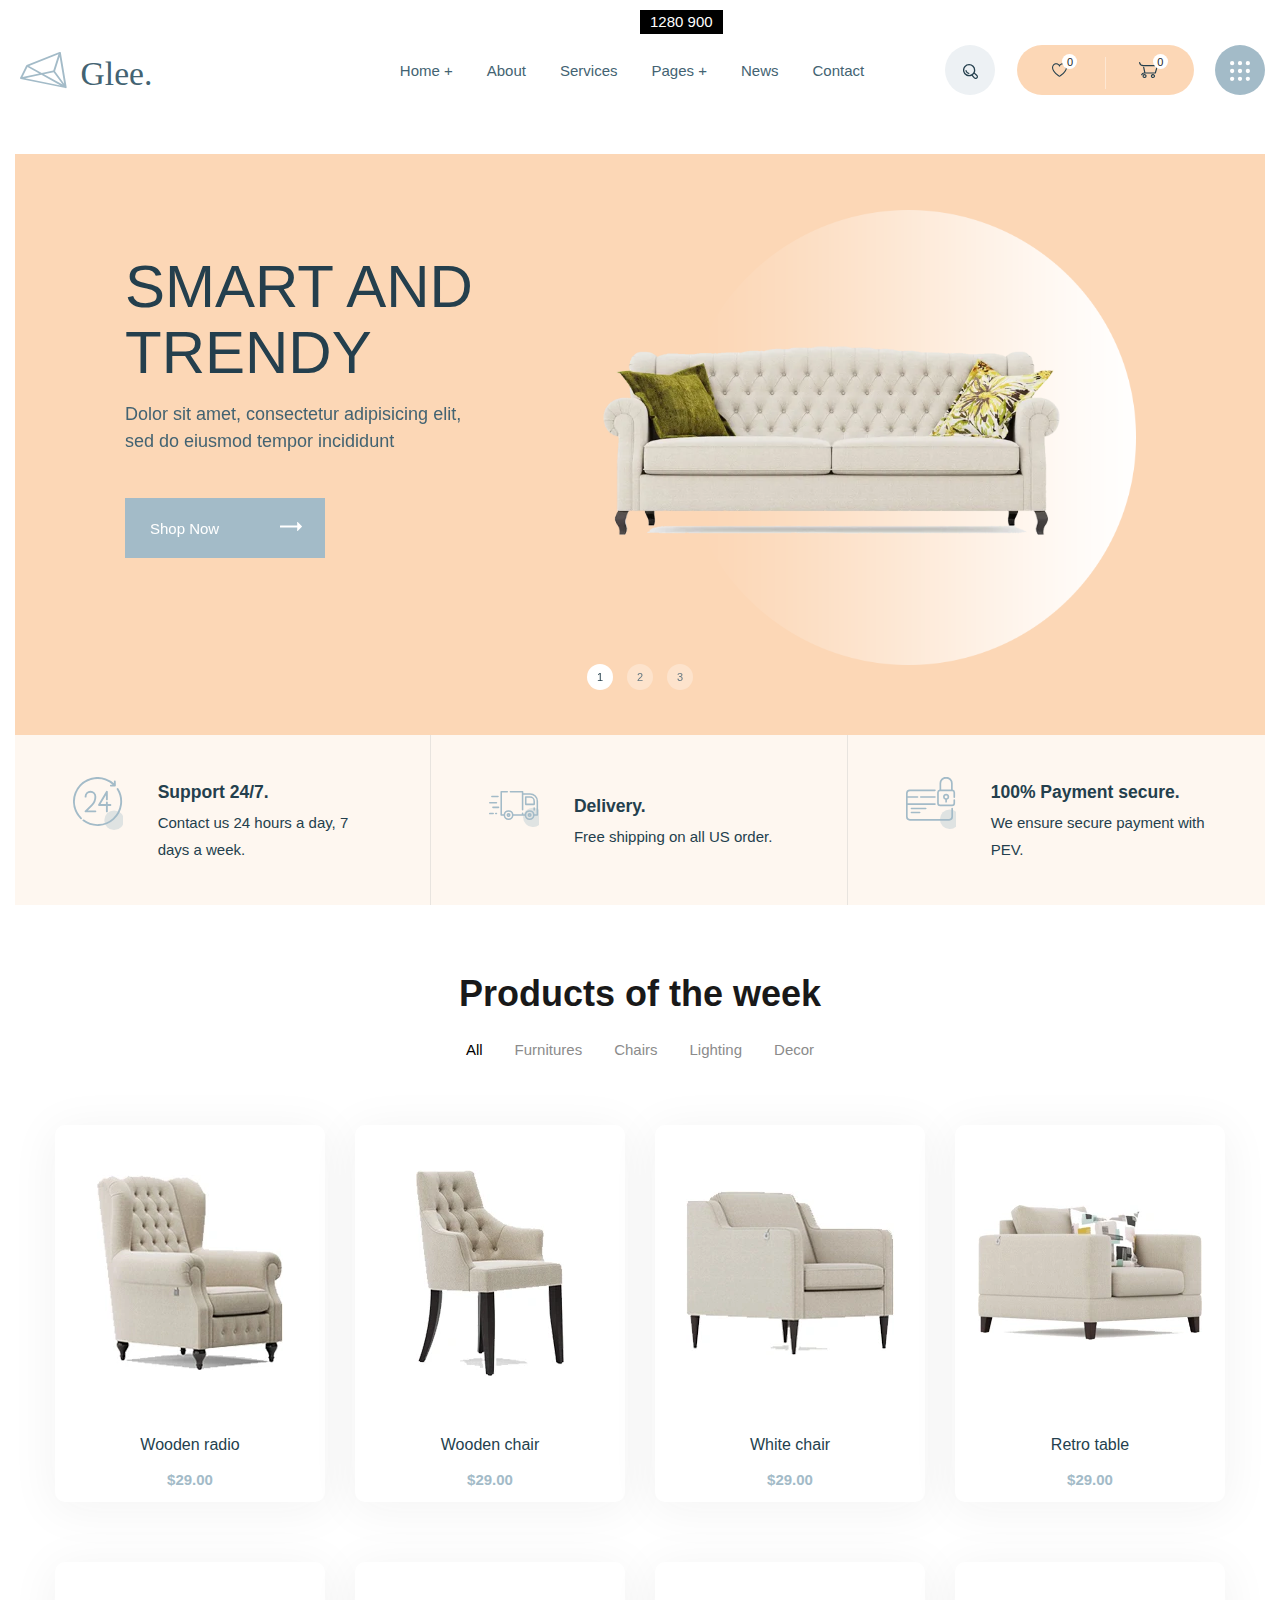
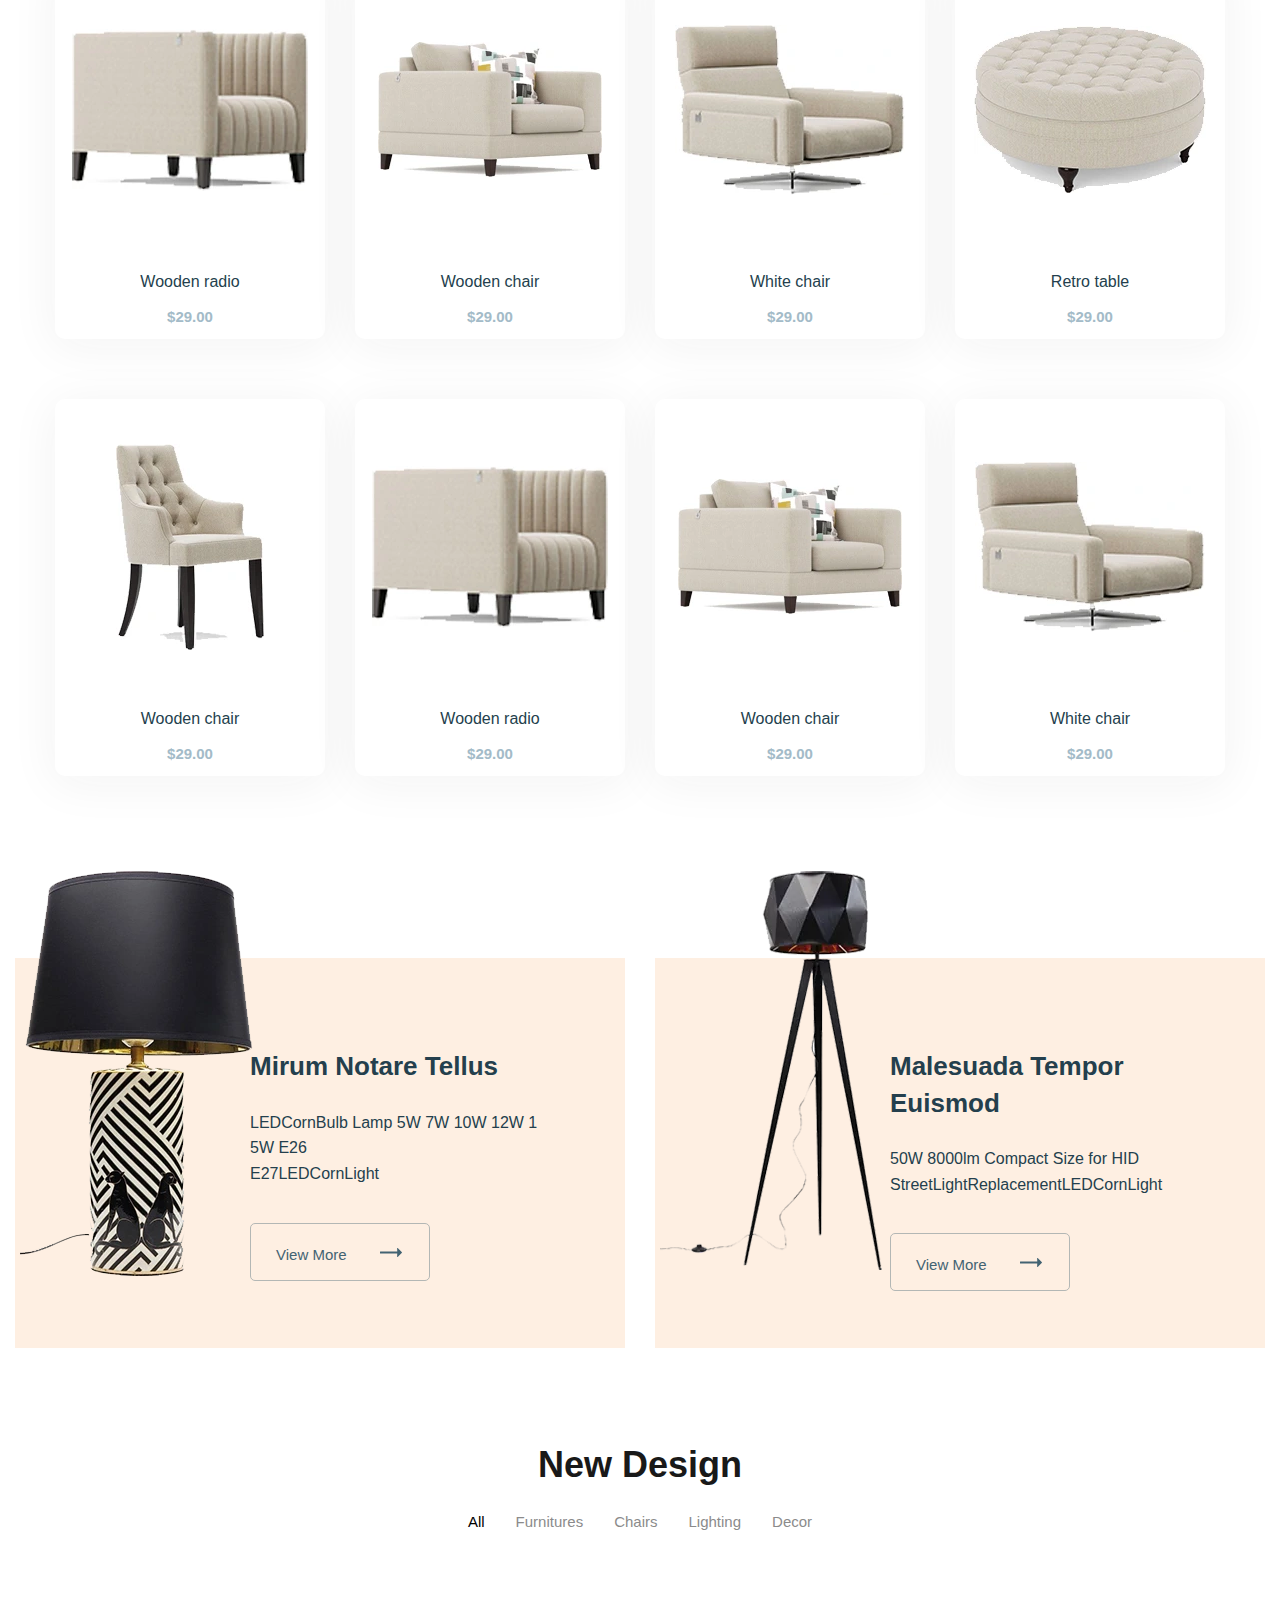
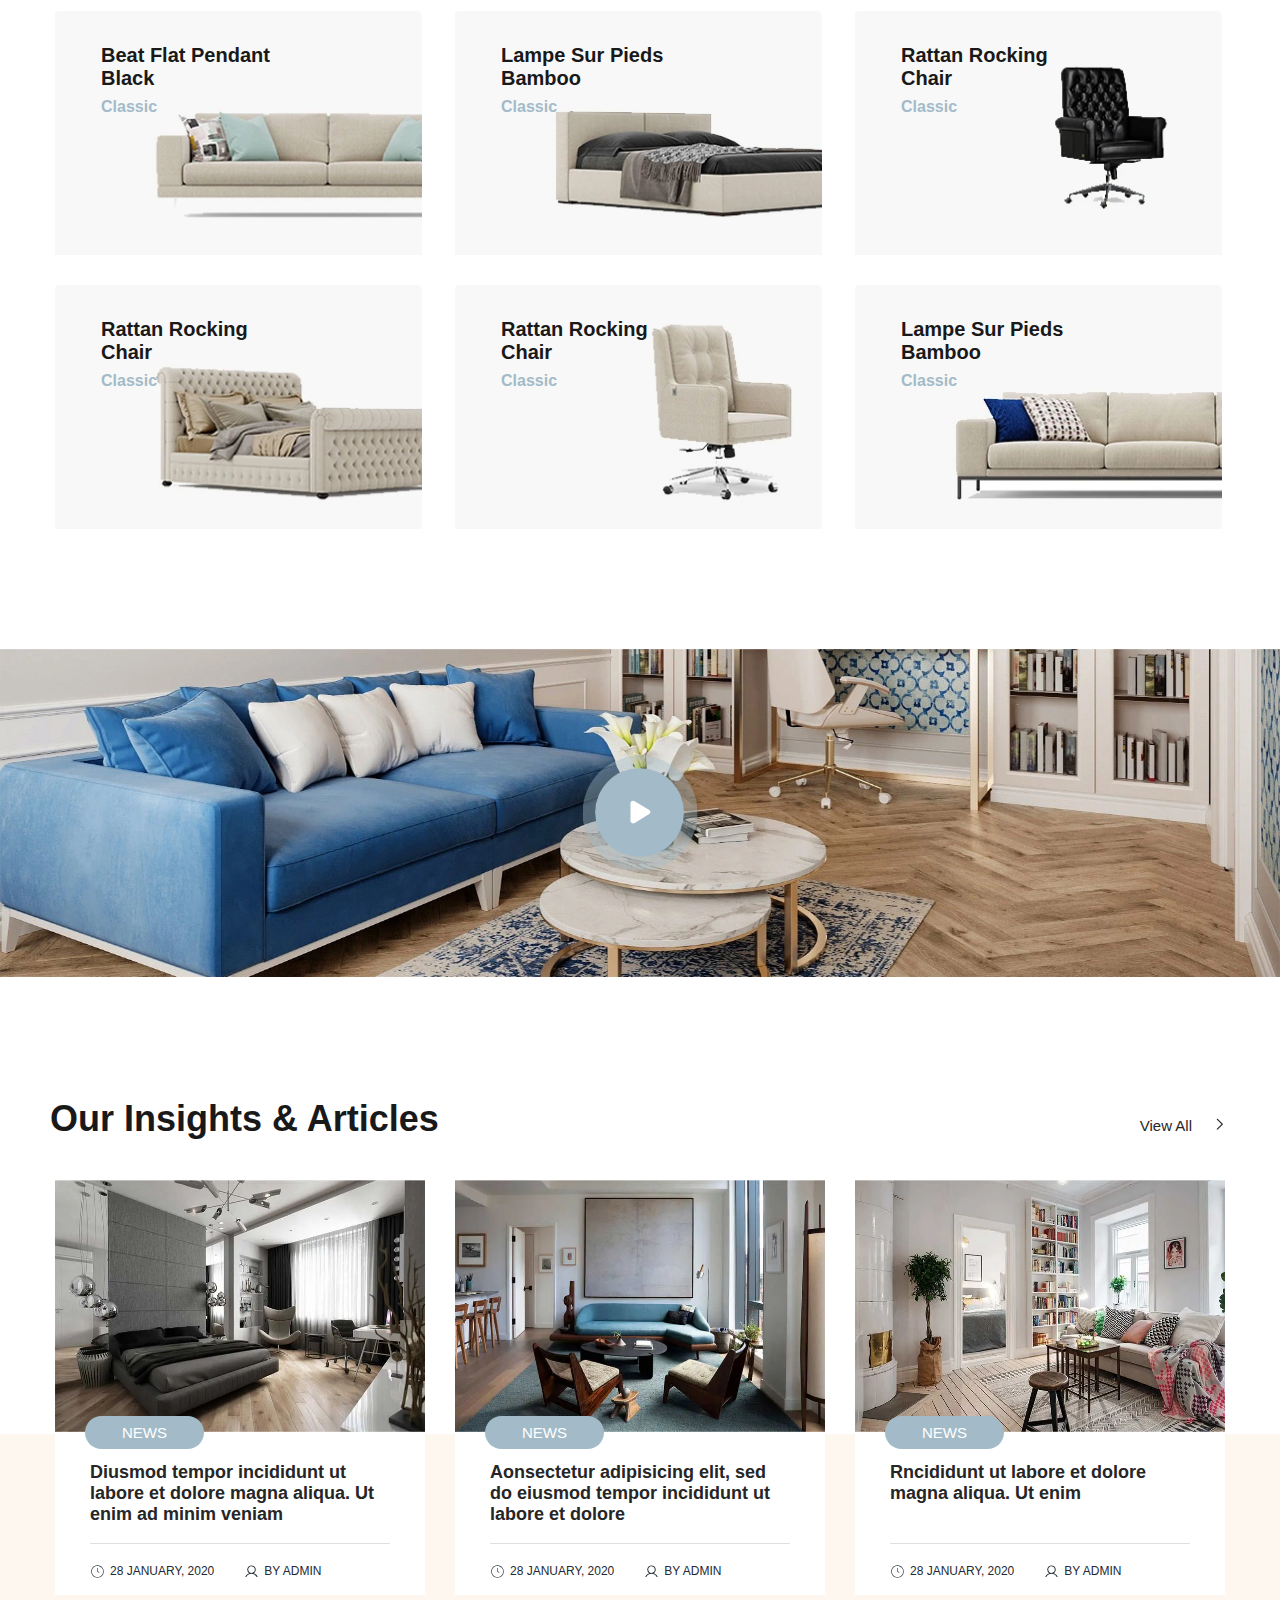
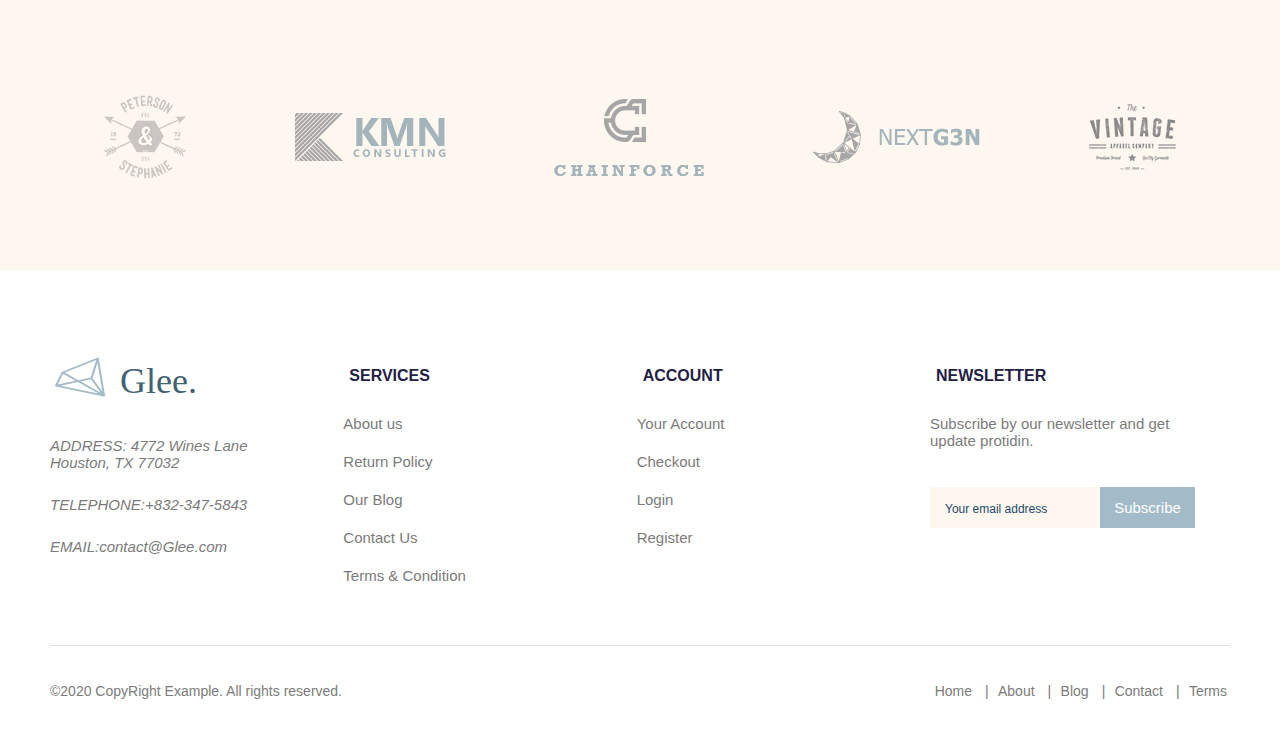
==== commit aea6ca1f: "Updates" ====
--- a/index.html
+++ b/index.html
@@ -8,10 +8,10 @@
   <meta name="description" content="Описание проекта">
   <title>Glee</title>
   <link rel="preconnect" href="https://fonts.gstatic.com">
-  <!-- <link
-    href="https://fonts.googleapis.com/css2?family=Raleway:wght@600;700&family=Roboto+Condensed:ital,wght@0,300;0,400;0,700;1,300;1,400&display=swap"
-    rel="stylesheet"> -->
   <link rel="stylesheet" href="css/style.min.css?v=0.1.13">
+  <link rel="icon" href="/favicon.ico">
+  <link rel="shortcut icon" href="./images/favicons/favicon.png" type="image/png">
+
   <meta name="application-name" content="Главная страница — Описание проекта">
   <meta name="apple-mobile-web-app-title" content="Главная страница — Описание проекта">
   <meta property="og:title" content="Главная страница — Описание проекта">
--- a/css/style.min.css
+++ b/css/style.min.css
@@ -1 +1 @@
-html{-webkit-box-sizing:border-box;box-sizing:border-box}*,*::after,*::before{-webkit-box-sizing:inherit;box-sizing:inherit}ul,ol{padding:0}ul{list-style:none}body,h1,h2,h3,h4,h5,h6,p,ul,ol,li,figure,figcaption,blockquote,dl,dd{margin:0}img{max-width:100%;display:block}input,button,textarea,select{font:inherit}a{text-decoration:none;cursor:pointer;color:#262626}input[type=number]::-webkit-outer-spin-button,input[type=number]::-webkit-inner-spin-button{-webkit-appearance:none}input[type=number],input[type=number]:hover,input[type=number]:focus{-webkit-appearance:none;appearance:none;-moz-appearance:textfield}.footer .footer-top__title,.contact__info-item-title,.contact__info-title,.filter__title-text,.ourteam__item-title,.statistics__item-text,.about-us__title,.blog__item-title,.design__item-type,.design__item-title,.design__item,.blurb__item-title,.categories-item__prise,.title{font-family:"DMSans-Bold",sans-serif;font-weight:700}.categories-item__title{font-family:"DMSans-Regular",sans-serif;font-weight:400}.product-tabs__top,.blog-one .comments-title,.blog-one__creator-name,.blog-one__text h3,.blog-one__text h4,.comments-form__title,.comments__content-name,.terms__title-info,.terms__title,.mold__btn-create,.mold__btn,.about-us__years,.top-slider__title,.menu__list-link,body{font-family:"Rubik-Medium",sans-serif;font-weight:500}.footer .footer-top,.product-tabs__content-item-text,.product-info__text,.product-info__title,.jq-number__field input,.product-one__btn,.product-one__text,.product-one__price,.product-one__title,.contact__info-text,.contact__info-subtitle,.contact-form__textarea,.contact-form__text-input,.blog-one__tags a,.blog-one__tags span,.blog-one__share span,.blog-one__creator-text,.blog-one__text blockquote,.blog-one__text p,.blog-one__text h2,.recent-posts__data,.recent-posts__title-link,.blog-page__item-title,.blog-page__item-time,.comments-form__textarea,.comments-form__text-input,.comments__content-text,.comments__content-data,.filter-recent__price,.filter-recent__text,.filter-brand__num,.filter-brand__text,.filter-category__text,.shop-content-item-text,.shop-content-item-prise,.shop-content-item-title,.terms__info,.terms__text,.ourteam__item-text,.about-us__text,.about-us__time-left p,.blog__box,.blurb__item-text,.top-slider__text,.menu__list-link:hover,.pagination__link,.pagination__prev,.pagination__next{font-family:"Rubik-Regular",sans-serif;font-weight:400}.footer .footer-top__form-btn,.product-one__btn,.contact-form__btn,.comments-form__btn,.top-slider__link{background-color:#a3bbc8;border:none;cursor:pointer;color:#fff;margin-left:-4px}.filter-brand__input,.filter-category__input{width:1px;height:1px;overflow:hidden;clip:rect(0 0 0 0);position:absolute}@font-face{font-family:DMSans-Bold;font-weight:700;font-style:normal;src:local("DMSans-Bold"),url("../fonts/DMSans-Bold.woff2") format("embedded-opentype"),url("../fonts/DMSans-Bold.woff") format("embedded-opentype");font-display:swap}@font-face{font-family:DMSans-Regular;font-weight:400;font-style:normal;src:local("DMSans-Regular"),url("../fonts/DMSans-Regular.woff2") format("embedded-opentype"),url("../fonts/DMSans-Regular.woff") format("embedded-opentype");font-display:swap}@font-face{font-family:Rubik-Medium;font-weight:500;font-style:normal;src:local("Rubik-Medium"),url("../fonts/Rubik-Medium.woff2") format("embedded-opentype"),url("../fonts/Rubik-Medium.woff") format("embedded-opentype");font-display:swap}@font-face{font-family:Rubik-Regular;font-weight:400;font-style:normal;src:local("Rubik-Regular"),url("../fonts/Rubik-Regular.woff2") format("embedded-opentype"),url("../fonts/Rubik-Regular.woff") format("embedded-opentype");font-display:swap}.slick-slider{position:relative;display:block;-webkit-box-sizing:border-box;box-sizing:border-box;-webkit-touch-callout:none;-webkit-user-select:none;-moz-user-select:none;-ms-user-select:none;user-select:none;-ms-touch-action:pan-y;touch-action:pan-y;-webkit-tap-highlight-color:rgba(0,0,0,0)}.slick-list{position:relative;overflow:hidden;display:block;margin:0;padding:0}.slick-list:focus{outline:none}.slick-list.dragging{cursor:pointer;cursor:hand}.slick-slider .slick-track,.slick-slider .slick-list{-webkit-transform:translate3d(0, 0, 0);-ms-transform:translate3d(0, 0, 0);transform:translate3d(0, 0, 0)}.slick-track{position:relative;left:0;top:0;display:block;margin-left:auto;margin-right:auto}.slick-track:before,.slick-track:after{content:"";display:table}.slick-track:after{clear:both}.slick-loading .slick-track{visibility:hidden}.slick-slide{float:left;height:100%;min-height:1px;display:none}[dir=rtl] .slick-slide{float:right}.slick-slide img{display:block}.slick-slide.slick-loading img{display:none}.slick-slide.dragging img{pointer-events:none}.slick-initialized .slick-slide{display:block}.slick-loading .slick-slide{visibility:hidden}.slick-vertical .slick-slide{display:block;height:auto;border:1px solid rgba(0,0,0,0)}.slick-arrow.slick-hidden{display:none}body.compensate-for-scrollbar{overflow:hidden}.fancybox-active{height:auto}.fancybox-is-hidden{left:-9999px;margin:0;position:absolute !important;top:-9999px;visibility:hidden}.fancybox-container{-webkit-backface-visibility:hidden;height:100%;left:0;outline:none;position:fixed;-webkit-tap-highlight-color:transparent;top:0;-ms-touch-action:manipulation;touch-action:manipulation;-webkit-transform:translateZ(0);transform:translateZ(0);width:100%;z-index:99992}.fancybox-container *{-webkit-box-sizing:border-box;box-sizing:border-box}.fancybox-outer,.fancybox-inner,.fancybox-bg,.fancybox-stage{bottom:0;left:0;position:absolute;right:0;top:0}.fancybox-outer{-webkit-overflow-scrolling:touch;overflow-y:auto}.fancybox-bg{background:rgb(30, 30, 30);opacity:0;-webkit-transition-duration:inherit;transition-duration:inherit;-webkit-transition-property:opacity;transition-property:opacity;-webkit-transition-timing-function:cubic-bezier(0.47, 0, 0.74, 0.71);transition-timing-function:cubic-bezier(0.47, 0, 0.74, 0.71)}.fancybox-is-open .fancybox-bg{opacity:.9;-webkit-transition-timing-function:cubic-bezier(0.22, 0.61, 0.36, 1);transition-timing-function:cubic-bezier(0.22, 0.61, 0.36, 1)}.fancybox-infobar,.fancybox-toolbar,.fancybox-caption,.fancybox-navigation .fancybox-button{direction:ltr;opacity:0;position:absolute;-webkit-transition:opacity .25s ease,visibility 0s ease .25s;transition:opacity .25s ease,visibility 0s ease .25s;visibility:hidden;z-index:99997}.fancybox-show-infobar .fancybox-infobar,.fancybox-show-toolbar .fancybox-toolbar,.fancybox-show-caption .fancybox-caption,.fancybox-show-nav .fancybox-navigation .fancybox-button{opacity:1;-webkit-transition:opacity .25s ease 0s,visibility 0s ease 0s;transition:opacity .25s ease 0s,visibility 0s ease 0s;visibility:visible}.fancybox-infobar{color:#ccc;font-size:13px;-webkit-font-smoothing:subpixel-antialiased;height:44px;left:0;line-height:44px;min-width:44px;mix-blend-mode:difference;padding:0 10px;pointer-events:none;top:0;-webkit-touch-callout:none;-webkit-user-select:none;-moz-user-select:none;-ms-user-select:none;user-select:none}.fancybox-toolbar{right:0;top:0}.fancybox-stage{direction:ltr;overflow:visible;-webkit-transform:translateZ(0);transform:translateZ(0);z-index:99994}.fancybox-is-open .fancybox-stage{overflow:hidden}.fancybox-slide{-webkit-backface-visibility:hidden;display:none;height:100%;left:0;outline:none;overflow:auto;-webkit-overflow-scrolling:touch;padding:44px;position:absolute;text-align:center;top:0;-webkit-transition-property:opacity,-webkit-transform;transition-property:opacity,-webkit-transform;transition-property:transform,opacity;transition-property:transform,opacity,-webkit-transform;white-space:normal;width:100%;z-index:99994}.fancybox-slide::before{content:"";display:inline-block;font-size:0;height:100%;vertical-align:middle;width:0}.fancybox-is-sliding .fancybox-slide,.fancybox-slide--previous,.fancybox-slide--current,.fancybox-slide--next{display:block}.fancybox-slide--image{overflow:hidden;padding:44px 0}.fancybox-slide--image::before{display:none}.fancybox-slide--html{padding:6px}.fancybox-content{background:#fff;display:inline-block;margin:0;max-width:100%;overflow:auto;-webkit-overflow-scrolling:touch;padding:44px;position:relative;text-align:left;vertical-align:middle}.fancybox-slide--image .fancybox-content{-webkit-animation-timing-function:cubic-bezier(0.5, 0, 0.14, 1);animation-timing-function:cubic-bezier(0.5, 0, 0.14, 1);-webkit-backface-visibility:hidden;background:transparent;background-repeat:no-repeat;background-size:100% 100%;left:0;max-width:none;overflow:visible;padding:0;position:absolute;top:0;-ms-transform-origin:top left;-webkit-transform-origin:top left;transform-origin:top left;-webkit-transition-property:opacity,-webkit-transform;transition-property:opacity,-webkit-transform;transition-property:transform,opacity;transition-property:transform,opacity,-webkit-transform;-webkit-user-select:none;-moz-user-select:none;-ms-user-select:none;user-select:none;z-index:99995}.fancybox-can-zoomOut .fancybox-content{cursor:-webkit-zoom-out;cursor:zoom-out}.fancybox-can-zoomIn .fancybox-content{cursor:-webkit-zoom-in;cursor:zoom-in}.fancybox-can-swipe .fancybox-content,.fancybox-can-pan .fancybox-content{cursor:-webkit-grab;cursor:grab}.fancybox-is-grabbing .fancybox-content{cursor:-webkit-grabbing;cursor:grabbing}.fancybox-container [data-selectable=true]{cursor:text}.fancybox-image,.fancybox-spaceball{background:transparent;border:0;height:100%;left:0;margin:0;max-height:none;max-width:none;padding:0;position:absolute;top:0;-webkit-user-select:none;-moz-user-select:none;-ms-user-select:none;user-select:none;width:100%}.fancybox-spaceball{z-index:1}.fancybox-slide--video .fancybox-content,.fancybox-slide--map .fancybox-content,.fancybox-slide--pdf .fancybox-content,.fancybox-slide--iframe .fancybox-content{height:100%;overflow:visible;padding:0;width:100%}.fancybox-slide--video .fancybox-content{background:#000}.fancybox-slide--map .fancybox-content{background:#e5e3df}.fancybox-slide--iframe .fancybox-content{background:#fff}.fancybox-video,.fancybox-iframe{background:transparent;border:0;display:block;height:100%;margin:0;overflow:hidden;padding:0;width:100%}.fancybox-iframe{left:0;position:absolute;top:0}.fancybox-error{background:#fff;cursor:default;max-width:400px;padding:40px;width:100%}.fancybox-error p{color:#444;font-size:16px;line-height:20px;margin:0;padding:0}.fancybox-button{background:rgba(30, 30, 30, 0.6);border:0;border-radius:0;-webkit-box-shadow:none;box-shadow:none;cursor:pointer;display:inline-block;height:44px;margin:0;padding:10px;position:relative;-webkit-transition:color .2s;transition:color .2s;vertical-align:top;visibility:inherit;width:44px}.fancybox-button,.fancybox-button:visited,.fancybox-button:link{color:#ccc}.fancybox-button:hover{color:#fff}.fancybox-button:focus{outline:none}.fancybox-button.fancybox-focus{outline:1px dotted}.fancybox-button[disabled],.fancybox-button[disabled]:hover{color:#888;cursor:default;outline:none}.fancybox-button div{height:100%}.fancybox-button svg{display:block;height:100%;overflow:visible;position:relative;width:100%}.fancybox-button svg path{fill:currentColor;stroke-width:0}.fancybox-button--play svg:nth-child(2),.fancybox-button--fsenter svg:nth-child(2){display:none}.fancybox-button--pause svg:nth-child(1),.fancybox-button--fsexit svg:nth-child(1){display:none}.fancybox-progress{background:#ff5268;height:2px;left:0;position:absolute;right:0;top:0;-ms-transform:scaleX(0);-webkit-transform:scaleX(0);transform:scaleX(0);-ms-transform-origin:0;-webkit-transform-origin:0;transform-origin:0;-webkit-transition-property:-webkit-transform;transition-property:-webkit-transform;transition-property:transform;transition-property:transform, -webkit-transform;-webkit-transition-timing-function:linear;transition-timing-function:linear;z-index:99998}.fancybox-close-small{background:transparent;border:0;border-radius:0;color:#ccc;cursor:pointer;opacity:.8;padding:8px;position:absolute;right:-12px;top:-44px;z-index:401}.fancybox-close-small:hover{color:#fff;opacity:1}.fancybox-slide--html .fancybox-close-small{color:currentColor;padding:10px;right:0;top:0}.fancybox-slide--image.fancybox-is-scaling .fancybox-content{overflow:hidden}.fancybox-is-scaling .fancybox-close-small,.fancybox-is-zoomable.fancybox-can-pan .fancybox-close-small{display:none}.fancybox-navigation .fancybox-button{background-clip:content-box;height:100px;opacity:0;position:absolute;top:calc(50% - 50px);width:70px}.fancybox-navigation .fancybox-button div{padding:7px}.fancybox-navigation .fancybox-button--arrow_left{left:0;left:env(safe-area-inset-left);padding:31px 26px 31px 6px}.fancybox-navigation .fancybox-button--arrow_right{padding:31px 6px 31px 26px;right:0;right:env(safe-area-inset-right)}.fancybox-caption{background:-webkit-gradient(linear, left bottom, left top, from(rgba(0, 0, 0, 0.85)), color-stop(50%, rgba(0, 0, 0, 0.3)), color-stop(65%, rgba(0, 0, 0, 0.15)), color-stop(75.5%, rgba(0, 0, 0, 0.075)), color-stop(82.85%, rgba(0, 0, 0, 0.037)), color-stop(88%, rgba(0, 0, 0, 0.019)), to(rgba(0, 0, 0, 0)));background:linear-gradient(to top, rgba(0, 0, 0, 0.85) 0%, rgba(0, 0, 0, 0.3) 50%, rgba(0, 0, 0, 0.15) 65%, rgba(0, 0, 0, 0.075) 75.5%, rgba(0, 0, 0, 0.037) 82.85%, rgba(0, 0, 0, 0.019) 88%, rgba(0, 0, 0, 0) 100%);bottom:0;color:#eee;font-size:14px;font-weight:400;left:0;line-height:1.5;padding:75px 44px 25px 44px;pointer-events:none;right:0;text-align:center;z-index:99996}@supports(padding: max(0px)){.fancybox-caption{padding:75px max(44px,env(safe-area-inset-right)) max(25px,env(safe-area-inset-bottom)) max(44px,env(safe-area-inset-left))}}.fancybox-caption--separate{margin-top:-50px}.fancybox-caption__body{max-height:50vh;overflow:auto;pointer-events:all}.fancybox-caption a,.fancybox-caption a:link,.fancybox-caption a:visited{color:#ccc;text-decoration:none}.fancybox-caption a:hover{color:#fff;text-decoration:underline}.fancybox-loading{-webkit-animation:fancybox-rotate 1s linear infinite;animation:fancybox-rotate 1s linear infinite;background:transparent;border:4px solid #888;border-bottom-color:#fff;border-radius:50%;height:50px;left:50%;margin:-25px 0 0 -25px;opacity:.7;padding:0;position:absolute;top:50%;width:50px;z-index:99999}@-webkit-keyframes fancybox-rotate{100%{-webkit-transform:rotate(360deg);transform:rotate(360deg)}}@keyframes fancybox-rotate{100%{-webkit-transform:rotate(360deg);transform:rotate(360deg)}}.fancybox-animated{-webkit-transition-timing-function:cubic-bezier(0, 0, 0.25, 1);transition-timing-function:cubic-bezier(0, 0, 0.25, 1)}.fancybox-fx-slide.fancybox-slide--previous{opacity:0;-webkit-transform:translate3d(-100%, 0, 0);transform:translate3d(-100%, 0, 0)}.fancybox-fx-slide.fancybox-slide--next{opacity:0;-webkit-transform:translate3d(100%, 0, 0);transform:translate3d(100%, 0, 0)}.fancybox-fx-slide.fancybox-slide--current{opacity:1;-webkit-transform:translate3d(0, 0, 0);transform:translate3d(0, 0, 0)}.fancybox-fx-fade.fancybox-slide--previous,.fancybox-fx-fade.fancybox-slide--next{opacity:0;-webkit-transition-timing-function:cubic-bezier(0.19, 1, 0.22, 1);transition-timing-function:cubic-bezier(0.19, 1, 0.22, 1)}.fancybox-fx-fade.fancybox-slide--current{opacity:1}.fancybox-fx-zoom-in-out.fancybox-slide--previous{opacity:0;-webkit-transform:scale3d(1.5, 1.5, 1.5);transform:scale3d(1.5, 1.5, 1.5)}.fancybox-fx-zoom-in-out.fancybox-slide--next{opacity:0;-webkit-transform:scale3d(0.5, 0.5, 0.5);transform:scale3d(0.5, 0.5, 0.5)}.fancybox-fx-zoom-in-out.fancybox-slide--current{opacity:1;-webkit-transform:scale3d(1, 1, 1);transform:scale3d(1, 1, 1)}.fancybox-fx-rotate.fancybox-slide--previous{opacity:0;-ms-transform:rotate(-360deg);-webkit-transform:rotate(-360deg);transform:rotate(-360deg)}.fancybox-fx-rotate.fancybox-slide--next{opacity:0;-ms-transform:rotate(360deg);-webkit-transform:rotate(360deg);transform:rotate(360deg)}.fancybox-fx-rotate.fancybox-slide--current{opacity:1;-ms-transform:rotate(0deg);-webkit-transform:rotate(0deg);transform:rotate(0deg)}.fancybox-fx-circular.fancybox-slide--previous{opacity:0;-webkit-transform:scale3d(0, 0, 0) translate3d(-100%, 0, 0);transform:scale3d(0, 0, 0) translate3d(-100%, 0, 0)}.fancybox-fx-circular.fancybox-slide--next{opacity:0;-webkit-transform:scale3d(0, 0, 0) translate3d(100%, 0, 0);transform:scale3d(0, 0, 0) translate3d(100%, 0, 0)}.fancybox-fx-circular.fancybox-slide--current{opacity:1;-webkit-transform:scale3d(1, 1, 1) translate3d(0, 0, 0);transform:scale3d(1, 1, 1) translate3d(0, 0, 0)}.fancybox-fx-tube.fancybox-slide--previous{-webkit-transform:translate3d(-100%, 0, 0) scale(0.1) skew(-10deg);transform:translate3d(-100%, 0, 0) scale(0.1) skew(-10deg)}.fancybox-fx-tube.fancybox-slide--next{-webkit-transform:translate3d(100%, 0, 0) scale(0.1) skew(10deg);transform:translate3d(100%, 0, 0) scale(0.1) skew(10deg)}.fancybox-fx-tube.fancybox-slide--current{-webkit-transform:translate3d(0, 0, 0) scale(1);transform:translate3d(0, 0, 0) scale(1)}@media all and (max-height: 576px){.fancybox-slide{padding-left:6px;padding-right:6px}.fancybox-slide--image{padding:6px 0}.fancybox-close-small{right:-6px}.fancybox-slide--image .fancybox-close-small{background:#4e4e4e;color:#f2f4f6;height:36px;opacity:1;padding:6px;right:0;top:0;width:36px}.fancybox-caption{padding-left:12px;padding-right:12px}@supports(padding: max(0px)){.fancybox-caption{padding-left:max(12px,env(safe-area-inset-left));padding-right:max(12px,env(safe-area-inset-right))}}}.fancybox-share{background:#f4f4f4;border-radius:3px;max-width:90%;padding:30px;text-align:center}.fancybox-share h1{color:#222;font-size:35px;font-weight:700;margin:0 0 20px 0}.fancybox-share p{margin:0;padding:0}.fancybox-share__button{border:0;border-radius:3px;display:inline-block;font-size:14px;font-weight:700;line-height:40px;margin:0 5px 10px 5px;min-width:130px;padding:0 15px;text-decoration:none;-webkit-transition:all .2s;transition:all .2s;-webkit-user-select:none;-moz-user-select:none;-ms-user-select:none;user-select:none;white-space:nowrap}.fancybox-share__button:visited,.fancybox-share__button:link{color:#fff}.fancybox-share__button:hover{text-decoration:none}.fancybox-share__button--fb{background:#3b5998}.fancybox-share__button--fb:hover{background:#344e86}.fancybox-share__button--pt{background:#bd081d}.fancybox-share__button--pt:hover{background:#aa0719}.fancybox-share__button--tw{background:#1da1f2}.fancybox-share__button--tw:hover{background:#0d95e8}.fancybox-share__button svg{height:25px;margin-right:7px;position:relative;top:-1px;vertical-align:middle;width:25px}.fancybox-share__button svg path{fill:#fff}.fancybox-share__input{background:transparent;border:0;border-bottom:1px solid #d7d7d7;border-radius:0;color:#5d5b5b;font-size:14px;margin:10px 0 0 0;outline:none;padding:10px 15px;width:100%}.fancybox-thumbs{background:#ddd;bottom:0;display:none;margin:0;-webkit-overflow-scrolling:touch;-ms-overflow-style:-ms-autohiding-scrollbar;padding:2px 2px 4px 2px;position:absolute;right:0;-webkit-tap-highlight-color:rgba(0, 0, 0, 0);top:0;width:212px;z-index:99995}.fancybox-thumbs-x{overflow-x:auto;overflow-y:hidden}.fancybox-show-thumbs .fancybox-thumbs{display:block}.fancybox-show-thumbs .fancybox-inner{right:212px}.fancybox-thumbs__list{font-size:0;height:100%;list-style:none;margin:0;overflow-x:hidden;overflow-y:auto;padding:0;position:absolute;position:relative;white-space:nowrap;width:100%}.fancybox-thumbs-x .fancybox-thumbs__list{overflow:hidden}.fancybox-thumbs-y .fancybox-thumbs__list::-webkit-scrollbar{width:7px}.fancybox-thumbs-y .fancybox-thumbs__list::-webkit-scrollbar-track{background:#fff;border-radius:10px;-webkit-box-shadow:inset 0 0 6px rgba(0, 0, 0, 0.3);box-shadow:inset 0 0 6px rgba(0, 0, 0, 0.3)}.fancybox-thumbs-y .fancybox-thumbs__list::-webkit-scrollbar-thumb{background:#2a2a2a;border-radius:10px}.fancybox-thumbs__list a{-webkit-backface-visibility:hidden;backface-visibility:hidden;background-color:rgba(0, 0, 0, 0.1);background-position:center center;background-repeat:no-repeat;background-size:cover;cursor:pointer;float:left;height:75px;margin:2px;max-height:calc(100% - 8px);max-width:calc(50% - 4px);outline:none;overflow:hidden;padding:0;position:relative;-webkit-tap-highlight-color:transparent;width:100px}.fancybox-thumbs__list a::before{border:6px solid #ff5268;bottom:0;content:"";left:0;opacity:0;position:absolute;right:0;top:0;-webkit-transition:all .2s cubic-bezier(0.25, 0.46, 0.45, 0.94);transition:all .2s cubic-bezier(0.25, 0.46, 0.45, 0.94);z-index:99991}.fancybox-thumbs__list a:focus::before{opacity:.5}.fancybox-thumbs__list a.fancybox-thumbs-active::before{opacity:1}@media all and (max-width: 576px){.fancybox-thumbs{width:110px}.fancybox-show-thumbs .fancybox-inner{right:110px}.fancybox-thumbs__list a{max-width:calc(100% - 10px)}}.irs{position:relative;display:block;-webkit-touch-callout:none;-webkit-user-select:none;-moz-user-select:none;-ms-user-select:none;user-select:none;font-size:12px;font-family:Arial,sans-serif}.irs-line{position:relative;display:block;overflow:hidden;outline:none !important}.irs-bar{position:absolute;display:block;left:0;width:0}.irs-shadow{position:absolute;display:none;left:0;width:0}.irs-handle{position:absolute;display:block;-webkit-box-sizing:border-box;box-sizing:border-box;cursor:default;z-index:1}.irs-handle.type_last{z-index:2}.irs-min,.irs-max{position:absolute;display:block;cursor:default}.irs-min{left:0}.irs-max{right:0}.irs-from,.irs-to,.irs-single{position:absolute;display:block;top:0;left:0;cursor:default;white-space:nowrap}.irs-grid{position:absolute;display:none;bottom:0;left:0;width:100%;height:20px}.irs-with-grid .irs-grid{display:block}.irs-grid-pol{position:absolute;top:0;left:0;width:1px;height:8px;background:#000}.irs-grid-pol.small{height:4px}.irs-grid-text{position:absolute;bottom:0;left:0;white-space:nowrap;text-align:center;font-size:9px;line-height:9px;padding:0 3px;color:#000}.irs-disable-mask{position:absolute;display:block;top:0;left:-1%;width:102%;height:100%;cursor:default;background:rgba(0, 0, 0, 0);z-index:2}.lt-ie9 .irs-disable-mask{background:#000;filter:alpha(opacity=0);cursor:not-allowed}.irs-disabled{opacity:.4}.irs-hidden-input{position:absolute !important;display:block !important;top:0 !important;left:0 !important;width:0 !important;height:0 !important;font-size:0 !important;line-height:0 !important;padding:0 !important;margin:0 !important;overflow:hidden;outline:none !important;z-index:-9999 !important;background:none !important;border-style:solid !important;border-color:transparent !important}.irs--flat{height:40px}.irs--flat.irs-with-grid{height:60px}.irs--flat .irs-line{top:25px;height:12px;background-color:#e1e4e9;border-radius:4px}.irs--flat .irs-bar{top:25px;height:12px;background-color:#ed5565}.irs--flat .irs-bar--single{border-radius:4px 0 0 4px}.irs--flat .irs-shadow{height:1px;bottom:16px;background-color:#e1e4e9}.irs--flat .irs-handle{top:22px;width:16px;height:18px;background-color:transparent}.irs--flat .irs-handle>i:first-child{position:absolute;display:block;top:0;left:50%;width:2px;height:100%;margin-left:-1px;background-color:#da4453}.irs--flat .irs-handle.state_hover>i:first-child,.irs--flat .irs-handle:hover>i:first-child{background-color:#a43540}.irs--flat .irs-min,.irs--flat .irs-max{top:0;padding:1px 3px;color:#999;font-size:10px;line-height:1.333;text-shadow:none;background-color:#e1e4e9;border-radius:4px}.irs--flat .irs-from,.irs--flat .irs-to,.irs--flat .irs-single{color:white;font-size:10px;line-height:1.333;text-shadow:none;padding:1px 5px;background-color:#ed5565;border-radius:4px}.irs--flat .irs-from:before,.irs--flat .irs-to:before,.irs--flat .irs-single:before{position:absolute;display:block;content:"";bottom:-6px;left:50%;width:0;height:0;margin-left:-3px;overflow:hidden;border:3px solid transparent;border-top-color:#ed5565}.irs--flat .irs-grid-pol{background-color:#e1e4e9}.irs--flat .irs-grid-text{color:#999}.irs--big{height:55px}.irs--big.irs-with-grid{height:70px}.irs--big .irs-line{top:33px;height:12px;background-color:white;background:-webkit-gradient(linear, left top, left bottom, color-stop(-50%, #ddd), color-stop(150%, white));background:linear-gradient(to bottom, #ddd -50%, white 150%);border:1px solid #ccc;border-radius:12px}.irs--big .irs-bar{top:33px;height:12px;background-color:#92bce0;border:1px solid #428bca;background:-webkit-gradient(linear, left top, left bottom, from(#ffffff), color-stop(30%, #428bca), to(#b9d4ec));background:linear-gradient(to bottom, #ffffff 0%, #428bca 30%, #b9d4ec 100%);-webkit-box-shadow:inset 0 0 1px 1px rgba(255, 255, 255, 0.5);box-shadow:inset 0 0 1px 1px rgba(255, 255, 255, 0.5)}.irs--big .irs-bar--single{border-radius:12px 0 0 12px}.irs--big .irs-shadow{height:1px;bottom:16px;background-color:rgba(66, 139, 202, 0.5)}.irs--big .irs-handle{top:25px;width:30px;height:30px;border:1px solid rgba(0, 0, 0, 0.3);background-color:#cbcfd5;background:-webkit-gradient(linear, left top, left bottom, from(white), color-stop(30%, #B4B9BE), to(white));background:linear-gradient(to bottom, white 0%, #B4B9BE 30%, white 100%);-webkit-box-shadow:1px 1px 2px rgba(0, 0, 0, 0.2),inset 0 0 3px 1px white;box-shadow:1px 1px 2px rgba(0, 0, 0, 0.2),inset 0 0 3px 1px white;border-radius:30px}.irs--big .irs-handle.state_hover,.irs--big .irs-handle:hover{border-color:rgba(0, 0, 0, 0.45);background-color:#939ba7;background:-webkit-gradient(linear, left top, left bottom, from(white), color-stop(30%, #919BA5), to(white));background:linear-gradient(to bottom, white 0%, #919BA5 30%, white 100%)}.irs--big .irs-min,.irs--big .irs-max{top:0;padding:1px 5px;color:white;text-shadow:none;background-color:#9f9f9f;border-radius:3px}.irs--big .irs-from,.irs--big .irs-to,.irs--big .irs-single{color:white;text-shadow:none;padding:1px 5px;background-color:#428bca;background:-webkit-gradient(linear, left top, left bottom, from(#428bca), to(#3071a9));background:linear-gradient(to bottom, #428bca 0%, #3071a9 100%);border-radius:3px}.irs--big .irs-grid-pol{background-color:#428bca}.irs--big .irs-grid-text{color:#428bca}.irs--modern{height:55px}.irs--modern.irs-with-grid{height:55px}.irs--modern .irs-line{top:25px;height:5px;background-color:#d1d6e0;background:-webkit-gradient(linear, left top, left bottom, from(#e0e4ea), to(#d1d6e0));background:linear-gradient(to bottom, #e0e4ea 0%, #d1d6e0 100%);border:1px solid #a3adc1;border-bottom-width:0;border-radius:5px}.irs--modern .irs-bar{top:25px;height:5px;background:#20b426;background:-webkit-gradient(linear, left top, left bottom, from(#20b426), to(#18891d));background:linear-gradient(to bottom, #20b426 0%, #18891d 100%)}.irs--modern .irs-bar--single{border-radius:5px 0 0 5px}.irs--modern .irs-shadow{height:1px;bottom:21px;background-color:rgba(209, 214, 224, 0.5)}.irs--modern .irs-handle{top:37px;width:12px;height:13px;border:1px solid #a3adc1;border-top-width:0;-webkit-box-shadow:1px 1px 1px rgba(0, 0, 0, 0.1);box-shadow:1px 1px 1px rgba(0, 0, 0, 0.1);border-radius:0 0 3px 3px}.irs--modern .irs-handle>i:nth-child(1){position:absolute;display:block;top:-4px;left:1px;width:6px;height:6px;border:1px solid #a3adc1;background:white;-webkit-transform:rotate(45deg);-ms-transform:rotate(45deg);transform:rotate(45deg)}.irs--modern .irs-handle>i:nth-child(2){position:absolute;display:block;-webkit-box-sizing:border-box;box-sizing:border-box;top:0;left:0;width:10px;height:12px;background:#e9e6e6;background:-webkit-gradient(linear, left top, left bottom, from(white), to(#e9e6e6));background:linear-gradient(to bottom, white 0%, #e9e6e6 100%);border-radius:0 0 3px 3px}.irs--modern .irs-handle>i:nth-child(3){position:absolute;display:block;-webkit-box-sizing:border-box;box-sizing:border-box;top:3px;left:3px;width:4px;height:5px;border-left:1px solid #a3adc1;border-right:1px solid #a3adc1}.irs--modern .irs-handle.state_hover,.irs--modern .irs-handle:hover{border-color:#7685a2;background:#c3c7cd;background:-webkit-gradient(linear, left top, left bottom, from(#ffffff), color-stop(30%, #919ba5), to(#ffffff));background:linear-gradient(to bottom, #ffffff 0%, #919ba5 30%, #ffffff 100%)}.irs--modern .irs-handle.state_hover>i:nth-child(1),.irs--modern .irs-handle:hover>i:nth-child(1){border-color:#7685a2}.irs--modern .irs-handle.state_hover>i:nth-child(3),.irs--modern .irs-handle:hover>i:nth-child(3){border-color:#48536a}.irs--modern .irs-min,.irs--modern .irs-max{top:0;font-size:10px;line-height:1.333;text-shadow:none;padding:1px 5px;color:white;background-color:#d1d6e0;border-radius:5px}.irs--modern .irs-from,.irs--modern .irs-to,.irs--modern .irs-single{font-size:10px;line-height:1.333;text-shadow:none;padding:1px 5px;background-color:#20b426;color:white;border-radius:5px}.irs--modern .irs-from:before,.irs--modern .irs-to:before,.irs--modern .irs-single:before{position:absolute;display:block;content:"";bottom:-6px;left:50%;width:0;height:0;margin-left:-3px;overflow:hidden;border:3px solid transparent;border-top-color:#20b426}.irs--modern .irs-grid{height:25px}.irs--modern .irs-grid-pol{background-color:#dedede}.irs--modern .irs-grid-text{color:silver;font-size:13px}.irs--sharp{height:50px;font-size:12px;line-height:1}.irs--sharp.irs-with-grid{height:57px}.irs--sharp .irs-line{top:30px;height:2px;background-color:black;border-radius:2px}.irs--sharp .irs-bar{top:30px;height:2px;background-color:#ee22fa}.irs--sharp .irs-bar--single{border-radius:2px 0 0 2px}.irs--sharp .irs-shadow{height:1px;bottom:21px;background-color:rgba(0, 0, 0, 0.5)}.irs--sharp .irs-handle{top:25px;width:10px;height:10px;background-color:#a804b2}.irs--sharp .irs-handle>i:first-child{position:absolute;display:block;top:100%;left:0;width:0;height:0;border:5px solid transparent;border-top-color:#a804b2}.irs--sharp .irs-handle.state_hover,.irs--sharp .irs-handle:hover{background-color:black}.irs--sharp .irs-handle.state_hover>i:first-child,.irs--sharp .irs-handle:hover>i:first-child{border-top-color:black}.irs--sharp .irs-min,.irs--sharp .irs-max{color:white;font-size:14px;line-height:1;top:0;padding:3px 4px;opacity:.4;background-color:#a804b2;border-radius:2px}.irs--sharp .irs-from,.irs--sharp .irs-to,.irs--sharp .irs-single{font-size:14px;line-height:1;text-shadow:none;padding:3px 4px;background-color:#a804b2;color:white;border-radius:2px}.irs--sharp .irs-from:before,.irs--sharp .irs-to:before,.irs--sharp .irs-single:before{position:absolute;display:block;content:"";bottom:-6px;left:50%;width:0;height:0;margin-left:-3px;overflow:hidden;border:3px solid transparent;border-top-color:#a804b2}.irs--sharp .irs-grid{height:25px}.irs--sharp .irs-grid-pol{background-color:#dedede}.irs--sharp .irs-grid-text{color:silver;font-size:13px}.irs--round{height:50px}.irs--round.irs-with-grid{height:65px}.irs--round .irs-line{top:36px;height:4px;background-color:#dee4ec;border-radius:4px}.irs--round .irs-bar{top:36px;height:4px;background-color:#006cfa}.irs--round .irs-bar--single{border-radius:4px 0 0 4px}.irs--round .irs-shadow{height:4px;bottom:21px;background-color:rgba(222, 228, 236, 0.5)}.irs--round .irs-handle{top:26px;width:24px;height:24px;border:4px solid #006cfa;background-color:white;border-radius:24px;-webkit-box-shadow:0 1px 3px rgba(0, 0, 255, 0.3);box-shadow:0 1px 3px rgba(0, 0, 255, 0.3)}.irs--round .irs-handle.state_hover,.irs--round .irs-handle:hover{background-color:#f0f6ff}.irs--round .irs-min,.irs--round .irs-max{color:#333;font-size:14px;line-height:1;top:0;padding:3px 5px;background-color:rgba(0, 0, 0, 0.1);border-radius:4px}.irs--round .irs-from,.irs--round .irs-to,.irs--round .irs-single{font-size:14px;line-height:1;text-shadow:none;padding:3px 5px;background-color:#006cfa;color:white;border-radius:4px}.irs--round .irs-from:before,.irs--round .irs-to:before,.irs--round .irs-single:before{position:absolute;display:block;content:"";bottom:-6px;left:50%;width:0;height:0;margin-left:-3px;overflow:hidden;border:3px solid transparent;border-top-color:#006cfa}.irs--round .irs-grid{height:25px}.irs--round .irs-grid-pol{background-color:#dedede}.irs--round .irs-grid-text{color:silver;font-size:13px}.irs--square{height:50px}.irs--square.irs-with-grid{height:60px}.irs--square .irs-line{top:31px;height:4px;background-color:#dedede}.irs--square .irs-bar{top:31px;height:4px;background-color:black}.irs--square .irs-shadow{height:2px;bottom:21px;background-color:#dedede}.irs--square .irs-handle{top:25px;width:16px;height:16px;border:3px solid black;background-color:white;-webkit-transform:rotate(45deg);-ms-transform:rotate(45deg);transform:rotate(45deg)}.irs--square .irs-handle.state_hover,.irs--square .irs-handle:hover{background-color:#f0f6ff}.irs--square .irs-min,.irs--square .irs-max{color:#333;font-size:14px;line-height:1;top:0;padding:3px 5px;background-color:rgba(0, 0, 0, 0.1)}.irs--square .irs-from,.irs--square .irs-to,.irs--square .irs-single{font-size:14px;line-height:1;text-shadow:none;padding:3px 5px;background-color:black;color:white}.irs--square .irs-grid{height:25px}.irs--square .irs-grid-pol{background-color:#dedede}.irs--square .irs-grid-text{color:silver;font-size:11px}.jq-ry-container{position:relative;padding:0 5px;line-height:0;display:block;cursor:pointer;-webkit-box-sizing:content-box;box-sizing:content-box;direction:ltr}.jq-ry-container[readonly=readonly]{cursor:default}.jq-ry-container>.jq-ry-group-wrapper{position:relative;width:100%}.jq-ry-container>.jq-ry-group-wrapper>.jq-ry-group{position:relative;line-height:0;z-index:10;white-space:nowrap}.jq-ry-container>.jq-ry-group-wrapper>.jq-ry-group>svg{display:inline-block}.jq-ry-container>.jq-ry-group-wrapper>.jq-ry-group.jq-ry-normal-group{width:100%}.jq-ry-container>.jq-ry-group-wrapper>.jq-ry-group.jq-ry-rated-group{width:0;z-index:11;position:absolute;top:0;left:0;overflow:hidden}.hidden{visibility:hidden}.display-parametr{position:fixed;min-width:50px;height:1.5rem;padding:0 10px;line-height:1.5rem;background-color:#000;color:#fff;top:10px;left:50%;z-index:1000}body{font-size:15px;color:#243f4d}.parent{display:-webkit-box;display:-ms-flexbox;display:flex;-webkit-box-pack:justify;-ms-flex-pack:justify;justify-content:space-between;-webkit-box-orient:vertical;-webkit-box-direction:normal;-ms-flex-direction:column;flex-direction:column;min-height:100vh;padding-top:40px;max-width:1950px;margin:0 auto}.container{max-width:1790px;margin:0 auto;padding:0 15px}.container1170{max-width:1210px;margin:0 auto;padding:0 15px}.logo{-ms-flex-preferred-size:148px;flex-basis:148px;-ms-flex-negative:0;flex-shrink:0;padding:5px}.logo:focus{background-color:#f9fafb;border-color:#f9fafb;-webkit-box-shadow:0 0 0 .25rem rgba(211,212,213,.5);box-shadow:0 0 0 .25rem rgba(211,212,213,.5);outline:0;border-radius:10px}.logo img{width:148px;height:50px}.title{text-align:center;font-size:36px;line-height:1.2;color:#191919}.bleadcrumbs{display:-webkit-inline-box;display:-ms-inline-flexbox;display:inline-flex;-webkit-box-pack:center;-ms-flex-pack:center;justify-content:center;padding-left:9px}.bleadcrumbs__list{display:-webkit-box;display:-ms-flexbox;display:flex}.bleadcrumbs__item{color:#8b8f94;position:relative;padding-right:20px;font-size:14px}.bleadcrumbs__item::after{content:"/";position:absolute;right:5px}.bleadcrumbs__item a{color:#8b8f94}.bleadcrumbs__item:last-child::after{display:none}.bleadcrumbs__link{padding:3px}.bleadcrumbs__link:focus{background-color:#f9fafb;border-color:#f9fafb;-webkit-box-shadow:0 0 0 .25rem rgba(211,212,213,.5);box-shadow:0 0 0 .25rem rgba(211,212,213,.5);outline:0;border-radius:10px}@media(max-width: 620px){.parent{padding-top:5px}.title{font-size:33px;line-height:36px}}@media(max-width: 375px){.title{font-size:27px;line-height:25px;margin-bottom:30px}}.pagination{-ms-grid-row:2;-ms-grid-column:2;grid-area:pagination;display:-webkit-box;display:-ms-flexbox;display:flex;-webkit-box-pack:center;-ms-flex-pack:center;justify-content:center;padding:30px 0}.pagination__list{display:-webkit-box;display:-ms-flexbox;display:flex;gap:15px}.pagination__item{border:1px solid #a3bbc8;-webkit-transition:background-color .3s;transition:background-color .3s;min-width:50px;height:56px}.pagination__item:hover{background-color:#a3bbc8}.pagination__item:focus{outline:0;background-color:#a3bbc8}.pagination__item-active{background-color:#a3bbc8}.pagination__link,.pagination__prev,.pagination__next{font-size:16px;color:#243f4d;display:block;width:100%;height:100%;text-align:center;line-height:56px}.header{margin-bottom:20px}.header__inner{display:-webkit-box;display:-ms-flexbox;display:flex;-webkit-box-pack:justify;-ms-flex-pack:justify;justify-content:space-between;-webkit-box-align:center;-ms-flex-align:center;align-items:center;-ms-flex-wrap:wrap;flex-wrap:wrap}.menu{display:-webkit-box;display:-ms-flexbox;display:flex;-webkit-box-align:center;-ms-flex-align:center;align-items:center}.menu__list{display:-webkit-box;display:-ms-flexbox;display:flex;-webkit-transform:translateX(78px);-ms-transform:translateX(78px);transform:translateX(78px)}.menu__btn{display:none}.menu__list-item+.menu__list-item{padding-left:24px}.menu__list-link{color:#436372;padding-bottom:1px;-webkit-transition:all .3s;transition:all .3s;white-space:nowrap;padding:3px 5px;border-bottom:1px solid rgba(0,0,0,0);-webkit-transition:all .5s;transition:all .5s}.menu__list-link:hover{color:#a3bbc8;border-bottom-color:#a3bbc8}.menu__list-link:focus{background-color:#f9fafb;border-color:#f9fafb;-webkit-box-shadow:0 0 0 .25rem rgba(211,212,213,.5);box-shadow:0 0 0 .25rem rgba(211,212,213,.5);outline:0;border-radius:10px}.user-nav{display:-webkit-box;display:-ms-flexbox;display:flex;-ms-flex-preferred-size:320px;flex-basis:320px;-webkit-box-pack:justify;-ms-flex-pack:justify;justify-content:space-between}.user-nav__inner{position:relative;background-color:#fcd7b6;height:50px;width:177px;border-radius:30px;display:-webkit-box;display:-ms-flexbox;display:flex;-ms-flex-pack:distribute;justify-content:space-around;-webkit-box-align:center;-ms-flex-align:center;align-items:center}.user-nav__inner-link{position:relative;-webkit-transition:all .3s;transition:all .3s}.user-nav__inner-link:hover{-webkit-transform:scale(1.2);-ms-transform:scale(1.2);transform:scale(1.2)}.user-nav__inner .user-nav__link-img{position:static}.user-nav__inner::before{content:"";position:absolute;width:1px;height:32px;background-color:#fde7d3;top:23%;left:50%}.user-nav__link{position:relative;-webkit-transition:all .3s;transition:all .3s}.user-nav__link:hover{border-color:#f9fafb;-webkit-box-shadow:0 0 0 .25rem rgba(211,212,213,.5);box-shadow:0 0 0 .25rem rgba(211,212,213,.5);outline:0;border-radius:50%}.user-nav__link:focus{border-color:#f9fafb;-webkit-box-shadow:0 0 0 .25rem rgba(211,212,213,.5);box-shadow:0 0 0 .25rem rgba(211,212,213,.5);outline:0;border-radius:50%}.user-nav__link--search{position:relative;width:50px;height:50px;background-color:#edf1f4;border-radius:50%}.user-nav__link-user{position:relative;width:50px;height:50px;background-color:#a3bbc8;border-radius:50%}.user-nav__link-img{position:absolute;top:19px;left:18px}.user-nav__link-img-user{position:absolute;top:16px;left:15px}.user-nav__num{position:absolute;width:15px;height:15px;border-radius:50%;background-color:#fff;top:-8px;right:-10px;font-size:11px;text-align:center;line-height:17px}@media(max-width: 1160px){.menu{margin-left:40px;-webkit-box-ordinal-group:2;-ms-flex-order:1;order:1}.menu__list{-webkit-transform:translateY(-200%);-ms-transform:translateY(-200%);transform:translateY(-200%);position:fixed;top:0px;width:100%;left:0;-webkit-box-orient:vertical;-webkit-box-direction:normal;-ms-flex-direction:column;flex-direction:column;-webkit-box-align:center;-ms-flex-align:center;align-items:center;z-index:5;-webkit-transition:all .3s;transition:all .3s;background-color:#fff;padding:20px}.menu__list.menu--active{-webkit-transform:translateY(0%);-ms-transform:translateY(0%);transform:translateY(0%);-webkit-transition:all .3s;transition:all .3s}.menu__list-item+.menu__list-item{padding-left:15px}.menu__list-item{width:100%;padding:0 15px;text-align:center}.menu__list-link{display:block;padding:12px 0}.menu__btn{display:block;right:15px;position:fixed;z-index:10}.user-nav{margin-left:0 auto}}@media(max-width: 610px){.header{padding:10px 0;margin-bottom:0}.header__inner{display:-ms-grid;display:grid;-ms-grid-columns:(2fr)[2];grid-template-columns:repeat(2, 2fr)}.menu{-webkit-box-ordinal-group:1;-ms-flex-order:0;order:0;-webkit-box-pack:end;-ms-flex-pack:end;justify-content:end}.menu__list{top:0}.user-nav{width:100%;margin-top:20px;-ms-grid-column:1;-ms-grid-column-span:2;grid-column:1/3}}@media(max-width: 360px){.user-nav__inner{width:100px}}.top{background-color:#edf1f4;margin-bottom:120px}.top-container{max-width:1700px;margin:0 auto;text-align:center;padding:35px 0 35px}.top__title{margin-bottom:11px}@media(max-width: 768px){.top{margin-bottom:60px}}@media(max-width: 450px){.top{margin-bottom:20px}}.burger{--burger-width: 29px;--burger-height: 29px;--burger-line-height: 2px;position:relative;border:none;padding:0;width:var(--burger-width);height:var(--burger-height);color:#a3bbc8;background-color:rgba(0,0,0,0);cursor:pointer}.burger::before,.burger::after{content:"";position:absolute;left:0;width:100%;height:var(--burger-line-height);background-color:#a3bbc8;-webkit-transition:top .3s ease-in-out,-webkit-transform .3s ease-in-out;transition:top .3s ease-in-out,-webkit-transform .3s ease-in-out;transition:transform .3s ease-in-out,top .3s ease-in-out;transition:transform .3s ease-in-out,top .3s ease-in-out,-webkit-transform .3s ease-in-out}.burger::before{top:0}.burger::after{top:calc(100% - var(--burger-line-height))}.burger__line{position:absolute;left:0;top:50%;width:100%;height:var(--burger-line-height);background-color:#a3bbc8;-webkit-transform:translateY(-50%);-ms-transform:translateY(-50%);transform:translateY(-50%);-webkit-transition:-webkit-transform .3s ease-in-out;transition:-webkit-transform .3s ease-in-out;transition:transform .3s ease-in-out;transition:transform .3s ease-in-out, -webkit-transform .3s ease-in-out}.burger--active::before{top:50%;-webkit-transform:rotate(45deg);-ms-transform:rotate(45deg);transform:rotate(45deg);-webkit-transition:top .3s ease-in-out,-webkit-transform .3s ease-in-out;transition:top .3s ease-in-out,-webkit-transform .3s ease-in-out;transition:transform .3s ease-in-out,top .3s ease-in-out;transition:transform .3s ease-in-out,top .3s ease-in-out,-webkit-transform .3s ease-in-out}.burger--active::after{top:50%;-webkit-transform:rotate(-45deg);-ms-transform:rotate(-45deg);transform:rotate(-45deg);-webkit-transition:top .3s ease-in-out,-webkit-transform .3s ease-in-out;transition:top .3s ease-in-out,-webkit-transform .3s ease-in-out;transition:transform .3s ease-in-out,top .3s ease-in-out;transition:transform .3s ease-in-out,top .3s ease-in-out,-webkit-transform .3s ease-in-out}.burger--active .burger__line{-webkit-transform:scale(0);-ms-transform:scale(0);transform:scale(0);-webkit-transition:-webkit-transform .3s ease-in-out;transition:-webkit-transform .3s ease-in-out;transition:transform .3s ease-in-out;transition:transform .3s ease-in-out, -webkit-transform .3s ease-in-out}.top-slider__inner{width:100%;aspect-ratio:1/.465;background-color:#fcd7b6}.top-slider__item{aspect-ratio:1/.454;display:-ms-grid !important;display:grid !important;-ms-grid-columns:auto 53%;grid-template-columns:auto 53%}.top-slider__content{padding-top:209px;padding-left:297px}.top-slider__title{min-width:410px;color:#243f4d;font-size:72px;line-height:1.1;margin-bottom:15px}.top-slider__text{font-size:18px;color:#436372;line-height:1.5;max-width:360px;margin-bottom:43px}.top-slider__link{display:-webkit-box;display:-ms-flexbox;display:flex;line-height:60px;width:200px;height:60px;padding-left:25px;position:relative;margin-left:0;-webkit-transition:all .3s;transition:all .3s}.top-slider__link:focus{border-color:#565e64;outline:0;-webkit-box-shadow:0 0 0 .25rem rgba(130,138,145,.5);box-shadow:0 0 0 .25rem rgba(130,138,145,.5)}.top-slider__link:hover{background-color:#243f4d}.top-slider__arrow{position:absolute;right:23px;top:24px}.top-slider__images{height:100%;padding-top:29%;background-image:url("../images/header/Ellipse 34.png");background-repeat:no-repeat;background-position:43%;background-size:66%}.top-slider__img{width:69%}.top-slider .slick-dots{display:-webkit-box;display:-ms-flexbox;display:flex;-webkit-box-pack:center;-ms-flex-pack:center;justify-content:center;position:absolute;bottom:45px;left:50%;-webkit-transform:translateX(-50%);-ms-transform:translateX(-50%);transform:translateX(-50%)}.top-slider .slick-dots li{margin:0 7px;line-height:0}.top-slider .slick-dots li button{border-radius:50%;background-color:#fde3cc;font-size:11px;width:26px;height:26px;border:none;color:#667983;cursor:pointer}.top-slider .slick-dots li button:focus{border-color:#565e64;outline:0;-webkit-box-shadow:0 0 0 .25rem rgba(130,138,145,.5);box-shadow:0 0 0 .25rem rgba(130,138,145,.5)}.top-slider .slick-dots li.slick-active button{color:#243f4d;background-color:#fff}@media(max-width: 1600px){.top-slider__content{padding-left:110px;padding-top:100px}.top-slider__title{font-size:60px}}@media(max-width: 1050px){.top-slider__item .top-slider__images{background-image:none}.top-slider__item .top-slider__img{display:none}.top-slider__inner{aspect-ratio:auto}.top-slider .slick-dots{margin-top:0}.top-slider__content{padding-bottom:100px;padding-top:50px;padding-left:100px}}@media(max-width: 620px){.top-slider{padding-top:0px}.top-slider__content{padding-left:20px;padding-top:30px}.top-slider__title{font-size:52px;margin-bottom:26px}.top-slider__text{max-width:280px;margin-bottom:30px}}@media(max-width: 375px){.top-slider__title{font-size:38px;margin-bottom:20px}.top-slider__text{max-width:250px;margin-bottom:20px}}.categories-info{margin-bottom:152px}.categories__top{margin-bottom:66px}.categories__title{margin-bottom:25px}.categories__filter-btn{display:-webkit-box;display:-ms-flexbox;display:flex;-webkit-box-pack:center;-ms-flex-pack:center;justify-content:center;gap:20px;-ms-flex-wrap:wrap;flex-wrap:wrap}.categories__btn{border:none;background-color:rgba(0,0,0,0);cursor:pointer;color:#8b8b8b;-webkit-transition:all .3s;transition:all .3s}.categories__btn:focus{border-radius:10px;border-color:#f9fafb;-webkit-box-shadow:0 0 0 .25rem rgba(211,212,213,.5);box-shadow:0 0 0 .25rem rgba(211,212,213,.5);outline:0}.categories__btn:hover{color:#a3bbc8;border-bottom-color:#a3bbc8}.categories__content{display:-webkit-box;display:-ms-flexbox;display:flex;gap:20px;max-width:1168px;-ms-flex-wrap:wrap;flex-wrap:wrap;-webkit-box-pack:center;-ms-flex-pack:center;justify-content:center}.categories .mixitup-control-active{color:#000}.categories-item{position:relative;width:270px;height:377px;padding:15px;background-color:#fff;border-radius:10px;margin-bottom:30px;overflow:hidden;-webkit-box-shadow:0px 6px 47px 3px rgba(37,37,37,.05);box-shadow:0px 6px 47px 3px rgba(37,37,37,.05)}.categories-item a{border:2px solid rgba(0,0,0,0);display:block;outline:0}.categories-item a:focus{-webkit-box-shadow:0 0 0 .25rem rgba(211,212,213,.9);box-shadow:0 0 0 .25rem rgba(211,212,213,.9)}.categories-item a:first-child{display:-webkit-box;display:-ms-flexbox;display:flex;-webkit-box-pack:center;-ms-flex-pack:center;justify-content:center;-webkit-box-align:center;-ms-flex-align:center;align-items:center;width:240px;min-height:265px;margin:0 auto 15px}.categories-item a:first-child img{max-width:240px}.categories-item a:nth-child(2){display:block;text-align:center}.categories-item span{text-align:center}.categories-item__img-box{margin-bottom:29px}.categories-item__title{font-size:16px;color:#243f4d;margin-bottom:15px;-webkit-transition:color .3s ease-in-out;transition:color .3s ease-in-out}.categories-item__title:focus{color:#a3bbc8}.categories-item__prise{display:block;text-align:center;color:#a3bbc8;margin-bottom:35px}.categories-item__hover-links{text-align:center;position:absolute;bottom:155px;left:37px;opacity:0;-webkit-transition:opacity .3s;transition:opacity .3s}.categories-item__hover-links button{cursor:pointer;border:none;width:45px;height:45px;border-radius:50%;background-color:#fff;padding-top:14px;padding-left:12px;margin-left:15px;-webkit-transition:background-color .3s;transition:background-color .3s}.categories-item__hover-links button:focus{border-radius:50%;border-color:#f9fafb;-webkit-box-shadow:0 0 0 .25rem rgba(211,212,213,.5);box-shadow:0 0 0 .25rem rgba(211,212,213,.5);outline:0;border-color:#f9fafb;box-shadow:0 0 0 .25rem rgba(211,212,213,.5);outline:0}.categories-item__hover-links button svg{width:45px;height:45px}.categories-item__hover-links button svg path{fill:#a3bbc8 !important;-webkit-transition:fill .3s;transition:fill .3s}.categories-item:hover .categories-item__hover-links{opacity:1}.categories-item__hover-links button:hover{background-color:#a3bbc8}.categories-item__hover-links button:hover svg path{fill:#fff !important}@media(max-width: 768px){.categories-content{margin-bottom:50px;-webkit-box-pack:center;-ms-flex-pack:center;justify-content:center}}@media(max-width: 375px){.categories-top{margin-bottom:45px}.categories-content{margin-bottom:20px}.categories-content .categories-item{padding:0;margin-bottom:0}.categories-content-item__img{width:70%}}.blurb{margin-bottom:95px}.blurb__items{display:-webkit-box;display:-ms-flexbox;display:flex;-webkit-box-pack:justify;-ms-flex-pack:justify;justify-content:space-between;gap:30px}.blurb__item{position:relative;display:-webkit-box;display:-ms-flexbox;display:flex;-webkit-box-pack:end;-ms-flex-pack:end;justify-content:flex-end;max-width:870px;min-height:390px;width:100%;background-color:#feefe2}.blurb__item-img{position:absolute;top:-87px;left:151px}.blurb__item-content{padding-top:90px;padding-right:79px;line-height:1.6}.blurb__item-title{font-size:26px;color:#243f4d;margin-bottom:25px;max-width:350px;line-height:1.4}.blurb__item-text{color:#243f4d;font-size:16px;margin-bottom:36px;word-break:break-all}.blurb__item__link{display:-webkit-box;display:-ms-flexbox;display:flex;line-height:60px;width:180px;height:58px;padding-left:25px;position:relative;margin-left:0;border:1px solid #b3b7b5;cursor:pointer;border-radius:5px;color:#436372;background-color:rgba(0,0,0,0);-webkit-transition:all .3s;transition:all .3s}.blurb__item__link:hover{background-color:#243f4d;color:#edf1f4}.blurb__item__link:focus{border-radius:10px;border-color:#1a1e21;outline:0;-webkit-box-shadow:0 0 0 .25rem rgba(66,70,73,.5);box-shadow:0 0 0 .25rem rgba(66,70,73,.5)}.blurb__item svg{position:absolute;right:27px;top:24px}.blurb__item svg path{fill:#436372 !important}@media(max-width: 1400px){.blurb__item-img{left:5px}.blurb__item-content{padding-left:235px}}@media(max-width: 1100px){.blurb__item-img{width:42%;top:-30px}.blurb__item-title{font-size:20px;margin-bottom:16px}.blurb__item-text{font-size:14px;margin-bottom:20px}}@media(max-width: 1050px){.blurb__items{-ms-flex-wrap:wrap;flex-wrap:wrap}.blurb__item{max-width:100%;margin-bottom:30px}.blurb__item-img{width:20%;top:-20px}.blurb__item-content{padding-left:280px}}@media(max-width: 860px){.blurb__item-img{width:24%;top:-17px}.blurb__item-content{padding-left:280px}}@media(max-width: 620px){.blurb{margin-bottom:60px}.blurb__item-img{width:30%;top:-20px}.blurb__item-content{padding-left:220px;padding-top:70px}.blurb__item{height:300px}}@media(max-width: 500px){.blurb__item-img{width:26%;top:-20px}.blurb__item-content{padding-left:185px;padding-top:35px}.blurb__item{min-height:250px;-webkit-box-pack:start;-ms-flex-pack:start;justify-content:flex-start}.blurb__item__link{width:160px;padding-left:17px}.blurb__item-title{font-size:18px;width:90%;margin-bottom:12px;word-wrap:break-word}}@media(max-width: 450px){.blurb__item-img{display:none}.blurb__item-content{padding-left:15px;padding-top:30px}}.design{margin-bottom:120px}.design .title{margin-bottom:25px}.design__top{margin-bottom:80px}.design__filter-btn{display:-webkit-box;display:-ms-flexbox;display:flex;-webkit-box-pack:center;-ms-flex-pack:center;justify-content:center;-ms-flex-wrap:wrap;flex-wrap:wrap;gap:19px}.design-btn{border:none;color:#8b8b8b;background-color:rgba(0,0,0,0);cursor:pointer;-webkit-transition:all .3s;transition:all .3s}.design-btn:focus{border-radius:10px;border-color:#f9fafb;-webkit-box-shadow:0 0 0 .25rem rgba(211,212,213,.5);box-shadow:0 0 0 .25rem rgba(211,212,213,.5);outline:0}.design-btn:hover{color:#a3bbc8;border-bottom-color:#a3bbc8}.design__content{display:-ms-grid;display:grid;grid-template-columns:repeat(auto-fill, minmax(250px, 370px));-webkit-box-pack:center;-ms-flex-pack:center;justify-content:center;grid-gap:30px;margin-bottom:120px}.design__item{font-size:20px;color:#191919;aspect-ratio:1/.66;background-size:contain;background-repeat:no-repeat}.design .mixitup-control-active{color:#000}.design__item-title{font-size:20px;color:#191919}.design__text{padding-left:46px;padding-top:33px}.design__item-text{font-size:20px;margin-bottom:8px}.design__item-type{font-size:16px;color:#a3bbc8}.design__video{position:relative}.design__video__popup{background-repeat:no-repeat;background-size:cover;width:100%;aspect-ratio:3.9/1}.design__video__play{background-color:rgba(0,0,0,0);border:none;position:absolute;top:50%;left:50%;width:127px;height:127px;-webkit-transform:translate(-50%, -50%);-ms-transform:translate(-50%, -50%);transform:translate(-50%, -50%)}.design__video__play img{width:100%;height:100%}.design__video__play:focus{border-radius:10px;border-color:#f9fafb;-webkit-box-shadow:0 0 0 .25rem rgba(211,212,213,.5);box-shadow:0 0 0 .25rem rgba(211,212,213,.5);outline:0}.design__video__play:hover+.design__video__popup{background-color:#191919}@media(max-width: 1950px){.design__video__play{width:6.614vw;height:6.614vw}}@media(max-width: 1100px){.design__video__popup{aspect-ratio:2/1}}@media(max-width: 620px){.design{margin-bottom:60px}.design__top{margin-bottom:40px}.design__content{margin-bottom:60px}.design__text{padding:0}.design__item{font-size:16px}}.blog{margin-bottom:27px}.blog__top{display:-webkit-box;display:-ms-flexbox;display:flex;-webkit-box-pack:justify;-ms-flex-pack:justify;justify-content:space-between;margin-bottom:40px;-webkit-box-align:baseline;-ms-flex-align:baseline;align-items:baseline;margin-right:15px}.blog .title{margin-bottom:0}.blog__top-link{position:relative;margin-right:20px;height:-webkit-min-content;height:-moz-min-content;height:min-content;padding:3px;-webkit-transition:color .3s ease-in-out;transition:color .3s ease-in-out}.blog__top-link:hover{color:#a3bbc8}.blog__top-link:focus{border-color:#f9fafb;-webkit-box-shadow:0 0 0 .25rem rgba(211,212,213,.5);box-shadow:0 0 0 .25rem rgba(211,212,213,.5);outline:0;border-radius:10px}.blog__top-link::after{content:"";position:absolute;background-image:url("../images/blog/arrow.png");background-repeat:no-repeat;top:4px;left:79px;width:20px;height:20px}.blog__items{display:-ms-grid;display:grid;grid-template-columns:repeat(auto-fill, minmax(250px, 370px));-webkit-column-gap:30px;-moz-column-gap:30px;column-gap:30px;-webkit-box-pack:center;-ms-flex-pack:center;justify-content:center;margin-bottom:100px}.blog__item{background-color:#fff;min-height:415px}.blog__item-img{position:relative;display:block;max-width:370px;aspect-ratio:1/.68;background-color:aqua}.blog__item-img img{width:100%;height:100%}.blog__item-img:focus{border-color:#1a1e21;outline:0;-webkit-box-shadow:0 0 0 .25rem rgba(66,70,73,.5);box-shadow:0 0 0 .25rem rgba(66,70,73,.5)}.blog__item-btn{position:absolute;border:none;background-color:#a3bbc8;padding:8px 37px;color:#fff;border-radius:20px;bottom:-17px;left:30px;cursor:pointer;-webkit-transition:color .3s,background-color .3s;transition:color .3s,background-color .3s}.blog__item-btn:hover{background-color:#fff;color:#a3bbc8}.blog__item-btn:focus{border-color:#1a1e21;outline:0;-webkit-box-shadow:0 0 0 .25rem rgba(66,70,73,.5);box-shadow:0 0 0 .25rem rgba(66,70,73,.5)}.blog__item-box{padding:30px 35px 0}.blog__item-title{position:relative;display:block;max-width:300px;min-height:82px;font-size:18px;padding-bottom:11px;border-bottom:1px solid #e0e0e0}.blog__item-title:focus{border-color:#1a1e21;outline:0;-webkit-box-shadow:0 0 0 .25rem rgba(66,70,73,.5);box-shadow:0 0 0 .25rem rgba(66,70,73,.5)}.blog__partners{display:-webkit-box;display:-ms-flexbox;display:flex;-ms-flex-pack:distribute;justify-content:space-around;-webkit-box-align:center;-ms-flex-align:center;align-items:center}.blog__fon{position:static;height:436px;background-color:#fef7f0;margin-top:-345px}.blog__box{display:-webkit-box;display:-ms-flexbox;display:flex;gap:30px;font-size:12px;padding-top:20px}.blog__box-author,.blog__box-data{position:relative;color:#222933;padding-left:20px}.blog__box-author::before,.blog__box-data::before{content:"";position:absolute;background-repeat:no-repeat;width:20px;height:20px;left:0;top:0}.blog__box-author{-webkit-transition:color .3s ease-in-out;transition:color .3s ease-in-out}.blog__box-author:hover{color:#a3bbc8}.blog__box-author:focus{border-color:#1a1e21;outline:0;-webkit-box-shadow:0 0 0 .25rem rgba(66,70,73,.5);box-shadow:0 0 0 .25rem rgba(66,70,73,.5)}.blog__box-author::before{background-image:url("../images/blog/blog_user.svg")}.blog__box-data::before{background-image:url("../images/blog/blog_clock.svg")}@media(max-width: 1200px){.blog__item-box{padding:20px 15px}}@media(max-width: 1050px){.blog__box{-webkit-box-pack:justify;-ms-flex-pack:justify;justify-content:space-between}.blog__item-title{max-width:100%;min-height:75px}.blog__item-box{min-height:170px}}@media(max-width: 768px){.blog__items{margin-bottom:30px}.blog__item{min-height:0}.blog__partners{-ms-flex-wrap:wrap;flex-wrap:wrap;-webkit-box-pack:center;-ms-flex-pack:center;justify-content:center;height:auto;row-gap:15px}.blog__partner-img{width:165px}.blog__partner-img img{margin:0 auto}.blog__fon{margin-top:-407px}.blog__top h3{font-size:24px}.blog__top-link{padding-right:0}.blog__top-link::after{position:static}}.about-us{padding-bottom:120px}.about-us__inner{display:-webkit-box;display:-ms-flexbox;display:flex;-webkit-box-pack:justify;-ms-flex-pack:justify;justify-content:space-between}.about-us__img{max-width:565px}.about-us__content{margin-left:50px}.about-us__time{position:relative;display:-webkit-box;display:-ms-flexbox;display:flex;-webkit-box-pack:start;-ms-flex-pack:start;justify-content:flex-start;gap:30px}.about-us__time-left{position:absolute;top:45px;left:175px}.about-us__time-left p{padding-bottom:16px;color:#243f4d}.about-us__years{font-size:140px;color:#a3bbc8}.about-us__title{font-size:36px;color:#243f4d;margin-bottom:50px}.about-us__text{padding-bottom:65px;border-bottom:2px solid #ebeef3;margin-bottom:30px;line-height:1.5}.about-us__info{display:-webkit-box;display:-ms-flexbox;display:flex;-webkit-box-pack:justify;-ms-flex-pack:justify;justify-content:space-between}.about-us__item{display:-webkit-box;display:-ms-flexbox;display:flex;-webkit-box-pack:justify;-ms-flex-pack:justify;justify-content:space-between}.about-us__item::after{content:"";border-right:1px solid #e6eaf0;padding-right:26px}.about-us__item:nth-child(3):after{content:"";border-right:1px solid rgba(0,0,0,0)}.about-us__item-text{padding-left:20px}.about-us__num{font-size:36px}.about-us__label{padding-left:4px;color:#4c4c4c}@media(max-width: 1230px){.about-us__info{display:-ms-grid;display:grid;gap:20px;-ms-grid-columns:(1fr)[2];grid-template-columns:repeat(2, 1fr)}.about-us__item:nth-child(2)::after{border-right:1px solid rgba(0,0,0,0)}}@media(max-width: 1100px){.about-us__inner{display:block}.about-us__img{margin:0 auto}.about-us__info{display:-webkit-box;display:-ms-flexbox;display:flex}.about-us__item:nth-child(2)::after{border-right:1px solid #e6eaf0}}@media(max-width: 768px){.about-us__content{margin-left:20px}.about-us__title{margin-bottom:20px}.about-us__text{padding-bottom:48px}.about-us__img{width:80%}.about-us__years{font-size:120px}.about-us__time-left{top:30px}}@media(max-width: 620px){.about-us__info{display:-ms-grid;display:grid;-ms-grid-columns:(1fr)[2];grid-template-columns:repeat(2, 1fr)}.about-us__item::after{display:none}.about-us__item{-webkit-box-pack:center;-ms-flex-pack:center;justify-content:center}.about-us__item:nth-child(3){-ms-grid-column:1;-ms-grid-column-span:2;grid-column:1/3}.about-us__title{font-size:28px}.about-us__text{padding-bottom:35px}.about-us__years{font-size:105px}.about-us__time-left{top:24px;left:145px}.about-us__time-left p{padding-bottom:12px}}@media(max-width: 375px){.about-us__info{display:-ms-grid;display:grid;-ms-grid-columns:(1fr)[1];grid-template-columns:repeat(1, 1fr)}.about-us__item:nth-child(3){-ms-grid-column:1;-ms-grid-column-span:1;grid-column:1/2}}.mold{max-width:470px;margin:0 auto 120px}.mold__label{display:block;margin-bottom:30px}.mold__input{display:block;width:100%;border:1px solid #f6f6f6;background-color:#fff;height:60px;padding:15px;margin-top:15px}.mold__input:focus{color:#333;outline:1px solid #a3bbc8}.mold__btn{display:block;background-color:#a3bbc8;color:#fff;font-size:18px;padding:14px 0;border:none;width:100%;cursor:pointer;margin-bottom:30px}.mold__help{display:-webkit-box;display:-ms-flexbox;display:flex;-webkit-box-pack:justify;-ms-flex-pack:justify;justify-content:space-between;border-bottom:1px solid #f6f6f6;margin-bottom:30px}.mold__error{height:-webkit-min-content;height:-moz-min-content;height:min-content}.mold a{color:#436372}.mold__not-registered{display:block;text-align:center;margin-bottom:25px}.mold__btn-create{display:block;background-color:#fff;color:#243f4d;font-size:18px;padding:14px 0;border:2px solid #a3bbc8;width:100%;cursor:pointer}.mold__btn:focus,.mold__error:focus,.mold__not-registered:focus,.mold__btn-create:focus{border-color:#1a1e21;outline:0;-webkit-box-shadow:0 0 0 .25rem rgba(66,70,73,.5);box-shadow:0 0 0 .25rem rgba(66,70,73,.5)}@media(max-width: 620px){.mold{margin-bottom:60px}}@media(max-width: 375px){.mold__help{-ms-flex-wrap:wrap;flex-wrap:wrap}}.statistics{margin-bottom:120px;background-color:#fcd7b6}.statistics__wraper{display:-webkit-box;display:-ms-flexbox;display:flex;-webkit-box-pack:center;-ms-flex-pack:center;justify-content:center;-webkit-box-align:center;-ms-flex-align:center;align-items:center;height:320px}.statistics__list{max-width:940px;display:-webkit-box;display:-ms-flexbox;display:flex;-webkit-box-pack:justify;-ms-flex-pack:justify;justify-content:space-between;-ms-flex-wrap:wrap;flex-wrap:wrap;width:100%}.statistics__img{margin:0 auto}.statistics__item-text{text-align:center;color:#243f4d}.statistics__title{font-size:36px;margin-bottom:20px}.statistics__text{font-size:16px}@media(max-width: 375px){.statistics{display:none}}.ourteam{margin-bottom:120px}.ourteam__inner{display:-webkit-box;display:-ms-flexbox;display:flex;-webkit-box-pack:justify;-ms-flex-pack:justify;justify-content:space-between}.ourteam__title{text-align:left}.ourteam__text{max-width:305px;width:100%;line-height:1.7;margin-bottom:43px}.ourteam__btn{display:-webkit-box;display:-ms-flexbox;display:flex;-webkit-box-pack:center;-ms-flex-pack:center;justify-content:center;background-color:#a3bbc8;color:#fff;padding:18px 17px;width:170px;gap:23px;border-radius:5px}.ourteam__btn:focus{border-color:#f9fafb;-webkit-box-shadow:0 0 0 .25rem rgba(211,212,213,.5);box-shadow:0 0 0 .25rem rgba(211,212,213,.5);outline:0}.ourteam__items{display:-ms-grid;display:grid;-ms-grid-columns:(1fr)[2];grid-template-columns:repeat(2, 1fr);-ms-grid-rows:(1fr)[2];grid-template-rows:repeat(2, 1fr);gap:30px}.ourteam__item{position:relative;-ms-grid-row-align:center;-ms-grid-column-align:center;place-self:center;-webkit-box-shadow:0px 6px 57px 0px rgba(37,37,37,.05);box-shadow:0px 6px 57px 0px rgba(37,37,37,.05);margin-bottom:100px;max-width:340px;width:100%;height:295px}.ourteam__img{max-width:340px;width:100%}.ourteam__box{position:absolute;display:-webkit-box;display:-ms-flexbox;display:flex;-webkit-box-pack:justify;-ms-flex-pack:justify;justify-content:space-between;background-color:#fff;height:110px;max-width:326px;width:100%;padding:30px 25px;bottom:-50px;left:0}.ourteam__item-title{font-size:22px;margin-bottom:13px}.ourteam__item-text{color:#565872}.ourteam__social{display:-webkit-box;display:-ms-flexbox;display:flex;-webkit-box-pack:justify;-ms-flex-pack:justify;justify-content:space-between;gap:8px}@media(max-width: 1100px){.ourteam__inner{display:block}.ourteam__text{max-width:100%}.ourteam__btn{margin-bottom:25px}}@media(max-width: 768px){.ourteam{margin-bottom:50px}.ourteam__items{-ms-grid-columns:(1fr)[1];grid-template-columns:repeat(1, 1fr);justify-items:center}}.terms{margin-bottom:120px}.terms__title{font-size:24px;color:#243f4d;margin-bottom:35px}.terms__title-info{font-size:24px;color:#243f4d;margin-bottom:30px}.terms__text{display:-webkit-box;display:-ms-flexbox;display:flex;-webkit-box-pack:left;-ms-flex-pack:left;justify-content:left;color:#243f4d;margin-bottom:35px;line-height:1.5}.terms__text span{margin-right:14px}.terms__info{color:#243f4d;margin-bottom:73px;line-height:1.5}.info{display:-webkit-box;display:-ms-flexbox;display:flex;margin-bottom:67px;background-color:#fef7f0;height:170px}.info__item-wrap{width:33.3%;height:100%;display:-webkit-box;display:-ms-flexbox;display:flex;-webkit-box-pack:center;-ms-flex-pack:center;justify-content:center;-webkit-box-align:center;-ms-flex-align:center;align-items:center}.info__item-wrap:not(:last-child){border-right:1px solid #e8e4df}.info__item{width:300px;position:relative;padding-left:85px;line-height:1.8}.info .info__item-sup::before{background-image:url("../images/content/categories/support.svg")}.info .info__item-del::before{background-image:url("../images/content/categories/delivery.svg")}.info .info__item-pay::before{background-image:url("../images/content/categories/payment.svg")}.info__item::before{content:"";position:absolute;left:0px;width:50px;height:55px;background-repeat:no-repeat}@media(max-width: 1050px){.info__item{width:230px}}@media(max-width: 768px){.info{display:-ms-grid;display:grid;-ms-grid-columns:(1fr)[2];grid-template-columns:repeat(2, 1fr);height:100%}.info__item{padding-bottom:15px;padding-top:15px}.info__item-wrap{width:100%}.info__item-wrap:not(:last-child){border-bottom:1px solid #e8e4df}.info__item-wrap:nth-child(3){-ms-grid-column:1;-ms-grid-column-span:2;grid-column:1/3}}@media(max-width: 500px){.info{display:block}}@media(max-width: 375px){.info{margin-bottom:50px}}.shop{margin-bottom:120px}.shop__inner{display:-ms-grid;display:grid;-ms-grid-columns:minmax(200px, 270px) auto;grid-template-columns:minmax(200px, 270px) auto;grid-template-areas:"filters content" "filters pagination"}.shop__filters{-ms-grid-row:1;-ms-grid-row-span:2;-ms-grid-column:1;margin-right:30px;grid-area:filters}.shop__filter-btn{display:none}.shop-content-inner{-ms-grid-row:1;-ms-grid-column:2;grid-area:content;display:-webkit-box;display:-ms-flexbox;display:flex;-webkit-box-pack:center;-ms-flex-pack:center;justify-content:center;gap:30px;-ms-flex-wrap:wrap;flex-wrap:wrap}.shop-content-item{display:-webkit-box;display:-ms-flexbox;display:flex;-webkit-box-pack:justify;-ms-flex-pack:justify;justify-content:space-between;margin-bottom:40px}.shop-content-item-img{display:block;padding:80px 30px;border:3px solid #f2f2f2;max-width:370px;width:100%;max-height:500px}.shop-content-item-img img{width:100%;-o-object-fit:contain;object-fit:contain}.shop-content-item-img:focus{border-color:#f9fafb;-webkit-box-shadow:0 0 0 .25rem rgba(211,212,213,.5);box-shadow:0 0 0 .25rem rgba(211,212,213,.5);outline:0}.shop-content-item-box{padding-top:87px;padding-left:60px}.shop-content-item-title{display:inline-block;font-size:40px;margin-bottom:27px;-webkit-transition:color .3s ease-in-out;transition:color .3s ease-in-out}.shop-content-item-title:hover{color:#a3bbc8}.shop-content-item-title:focus{border-color:#f9fafb;-webkit-box-shadow:0 0 0 .25rem rgba(211,212,213,.5);box-shadow:0 0 0 .25rem rgba(211,212,213,.5);outline:0}.shop-content-item-prise{display:inline-block;font-size:30px;color:#333;line-height:3}.shop-content-item-text{font-size:16px;color:#243f4d;margin-bottom:37px}.shop-content-item-links{display:-webkit-box;display:-ms-flexbox;display:flex}.shop-content-item-links button{background-color:#fff;border:none;-webkit-box-shadow:0px 6px 47px 3px rgba(37,37,37,.05);box-shadow:0px 6px 47px 3px rgba(37,37,37,.05);margin-right:10px;width:50px;height:50px;-webkit-transition:background-color .3s;transition:background-color .3s;cursor:pointer}.shop-content-item-links button svg path{-webkit-transition:fill .3s;transition:fill .3s}.shop-content-item-links button:focus{border-color:#f9fafb;-webkit-box-shadow:0 0 0 .25rem rgba(211,212,213,.5);box-shadow:0 0 0 .25rem rgba(211,212,213,.5);outline:0}.shop-content-item-links button:hover{background-color:#a3bbc8}.shop-content-item-links button:hover svg path{fill:#fff}@media(max-width: 1230px){.shop__inner{display:block}.shop-content__inner{display:-ms-grid;display:grid;grid-gap:30px;-ms-grid-columns:(1fr)[3];grid-template-columns:repeat(3, 1fr)}}@media(max-width: 860px){.shop-content__inner{-ms-grid-columns:(1fr)[2];grid-template-columns:repeat(2, 1fr)}.shop-content-item{display:block}.shop-content-item-img{margin:0 auto}.shop-content-item-box{padding:50px 20px 0}}@media(max-width: 620px){.shop{margin-bottom:50px}.shop-content__inner{-ms-grid-columns:(1fr)[1];grid-template-columns:repeat(1, 1fr)}}@media(max-width: 1230px){.shop-content__nogrid{display:-webkit-box;display:-ms-flexbox;display:flex}}@media(max-width: 768px){.shop-content__item{display:block;margin-bottom:15px}.shop-content__item-img{margin:0 auto}.shop-content__item-img img{width:85%}.shop-content__item-box{margin-left:0;margin-top:15px}.shop-content__item-title{margin-bottom:15px}.shop-content__item-prise{line-height:1.7}.shop-content__item-text{margin-bottom:20px}}@media(max-width: 450px){.shop-content__item-img{height:400px}.shop-content__item-img img{width:75%}}.filter__item{margin-bottom:70px}.filter__title-text{position:relative;display:inline-block;text-transform:uppercase;font-size:18px;color:#243f4d;margin-bottom:30px;margin-right:17px}.filter__title-line{position:absolute;display:inline-block;height:3px;width:39px;margin-top:10px;background-color:#a3bbc8}.filter-category__input:checked+.filter-category__box{background-color:#edf1f4}.filter-category__box{display:-webkit-box;display:-ms-flexbox;display:flex;-webkit-box-pack:justify;-ms-flex-pack:justify;justify-content:space-between;padding:16px 23px 16px 16px;border-radius:5px}.filter-category__text{color:#243f4d}.filter-price{padding-top:0}.filter-price__label{display:-webkit-box;display:-ms-flexbox;display:flex;-webkit-box-pack:justify;-ms-flex-pack:justify;justify-content:space-between;-webkit-box-align:center;-ms-flex-align:center;align-items:center;padding-top:28px}.filter-price__title{margin-bottom:0}.irs--flat .irs-bar{top:25px;height:4px;background-color:#a3bbc8}.irs--flat .irs-min,.irs--flat .irs-max{display:none}.irs--flat .irs-line{top:25px;height:3px;background-color:#c2d2db;border-radius:4px}.irs--flat .irs-handle{top:20px;width:15px;height:15px;background-color:#a3bbc8}.irs--flat .irs-handle>i:first-child{position:absolute;display:block;top:0;left:50%;width:2px;height:100%;margin-left:-1px;background-color:#a3bbc8}.irs--flat .irs-from,.irs--flat .irs-to,.irs--flat .irs-single{display:none}.irs--flat .irs-handle.state_hover>i:first-child,.irs--flat .irs-handle:hover>i:first-child{background-color:#a3bbc8}.filter-brand__input:checked+.filter-brand__box{background-color:#edf1f4}.filter-brand__input:checked+.filter-brand__box .filter-brand__num{color:#243f4d}.filter-brand__box{display:-webkit-box;display:-ms-flexbox;display:flex;-webkit-box-pack:justify;-ms-flex-pack:justify;justify-content:space-between;padding:16px 23px 16px 16px;border-radius:5px}.filter-brand__text{color:#243f4d;font-size:16px}.filter-brand__num{font-size:16px;color:#b3b3b3}.filter-recent__label{display:-webkit-box;display:-ms-flexbox;display:flex;margin-bottom:23px}.filter-recent__img{margin-right:20px;border:3px solid #f2f2f2;height:70px;max-width:70px;width:100%;-o-object-fit:contain;object-fit:contain}.filter-recent__text{font-size:14px;color:#333;margin-bottom:14px}.filter-recent .star{margin-bottom:14px;margin-left:-4}.filter-recent__price{font-size:15px;color:#333}@media(max-width: 1230px){.shop__filters{width:100%;margin-right:0;display:none;position:fixed;height:100vh;top:0px;left:0;padding:0 20px;z-index:100;overflow:auto;background:#fff}.shop__filter-btn{display:block;border:none;background-color:#a3bbc8;padding:0;width:60px;height:60px;position:fixed;right:0;z-index:101;bottom:50px;cursor:pointer}.shop__filter-btn img{position:absolute;width:40px;height:40px;top:12px;left:11px}.filter-recent{display:none}}.comments{margin-bottom:40px;display:-webkit-box;display:-ms-flexbox;display:flex}.comments__img{margin-right:30px;min-width:100px;height:100px;overflow:hidden;-o-object-fit:cover;object-fit:cover}.comments__content-top{display:-webkit-box;display:-ms-flexbox;display:flex;-webkit-box-pack:justify;-ms-flex-pack:justify;justify-content:space-between;margin-bottom:25px}.comments__content-name{color:#436372;font-size:16px}.comments__content-data{font-size:14px;color:#9e9e9e}.comments__content-text{margin-bottom:17px;font-size:16px;color:#565872;line-height:30px}.comments__content-reply{display:inline-block;color:#516278;position:relative}.comments__content-reply::after{content:"";position:absolute;left:45px;top:7px;width:15px;height:13px;background-repeat:no-repeat;background-image:url("../images/icons/reply.svg")}.comments__content-reply:focus{border-color:#f9fafb;-webkit-box-shadow:0 0 0 .25rem rgba(211,212,213,.5);box-shadow:0 0 0 .25rem rgba(211,212,213,.5);outline:0}@media(max-width: 620px){.comments-reply{margin-left:0}}@media(max-width: 375px){.comments__img{display:none}}.comments-reply{margin-left:130px;border-bottom:1px solid #e4e4e4;border-top:1px solid #e4e4e4;padding:20px 0 20px}.comments-form{margin-top:60px}.comments-form__title{color:#436372;font-size:24px;margin-bottom:40px}.comments-form__box-input{margin-bottom:20px;display:-webkit-box;display:-ms-flexbox;display:flex;-webkit-box-pack:justify;-ms-flex-pack:justify;justify-content:space-between}.comments-form__text-input{color:#999;font-size:16px;width:400px;display:inline-block;height:50px;padding:0 20px;border:1px solid #e5e5e5}.comments-form__text-input:focus{outline:1px solid #a3bbc8;color:#333}.comments-form__input{position:relative}.comments-form__input svg{position:absolute;right:20px;top:20px}.comments-form__textarea{color:#999;font-size:16px;width:830px;height:120px;display:inline-block;padding:20px 20px;border:1px solid #e5e5e5;margin-bottom:40px;resize:none}.comments-form__textarea:focus{color:#333;outline:1px solid #a3bbc8}.comments-form__textarea-icon{position:relative}.comments-form__textarea-icon svg{position:absolute;right:20px;top:20px}.comments-form__btn{border:none;padding:18px 35px}.comments-form__btn:focus{border-color:#f9fafb;-webkit-box-shadow:0 0 0 .25rem rgba(211,212,213,.5);box-shadow:0 0 0 .25rem rgba(211,212,213,.5);outline:0}@media(max-width: 1230px){.comments-form{max-width:820px}.comments-form__textarea{max-width:100%}}@media(max-width: 860px){.comments-form{max-width:100%}}@media(max-width: 860px){.comments-form__box-input{display:block;margin-bottom:0}.comments-form__text-input{width:100%;margin-bottom:30px}}.related__top{display:-webkit-box;display:-ms-flexbox;display:flex;-webkit-box-pack:justify;-ms-flex-pack:justify;justify-content:space-between}.related__items{margin-bottom:40px}.related__items .slick-slide{margin-right:30px}.related .slick-arrow{position:absolute;border:2px solid #edf1f4;padding:19px 12px;border-radius:5px;font-size:0;background-color:rgba(0,0,0,0);width:50px;height:50px;background-repeat:no-repeat;background-position:center center;top:-100px;cursor:pointer;-webkit-transition:border-color .3s ease-in-out;transition:border-color .3s ease-in-out}.related .slick-arrow:hover{border-color:#a3bbc8}.related .slick-prev.slick-arrow{right:70px;background-image:url("../images/icons/arrow-left.svg")}.related .slick-next.slick-arrow{right:0;background-image:url("../images/icons/arrow-right.svg")}.blog-page__inner{display:-webkit-box;display:-ms-flexbox;display:flex;-webkit-box-pack:justify;-ms-flex-pack:justify;justify-content:space-between}.blog-page__content{max-width:830px;width:100%}.blog-page__aside{width:270px}.blog-page__item{margin-bottom:50px}.blog-page__item-top{position:relative;margin-bottom:42px}.blog-page__item-link{display:block}.blog-page__item-link:focus{border-color:#1a1e21;outline:0;-webkit-box-shadow:0 0 0 .25rem rgba(66,70,73,.5);box-shadow:0 0 0 .25rem rgba(66,70,73,.5)}.blog-page__item-img{max-width:830px;height:500px;-o-object-fit:cover;object-fit:cover;display:block}.blog-page__item-time{position:absolute;display:-webkit-box;display:-ms-flexbox;display:flex;-webkit-box-pack:center;-ms-flex-pack:center;justify-content:center;-webkit-box-align:center;-ms-flex-align:center;align-items:center;gap:30px;font-size:12px;background-color:#a3bbc8;width:275px;height:70px;bottom:0}.blog-page__item-data,.blog-page__item-author{position:relative;color:#fff;padding-left:8px}.blog-page__item-data::before,.blog-page__item-author::before{content:"";left:-12px;position:absolute;background-repeat:no-repeat;width:20px;height:20px;top:0}.blog-page__item-author:focus{border-color:#1a1e21;outline:0;-webkit-box-shadow:0 0 0 .25rem rgba(66,70,73,.5);box-shadow:0 0 0 .25rem rgba(66,70,73,.5)}.blog-page__item-data::before{background-image:url("../images/blog/blog-page__data.svg")}.blog-page__item-author::before{background-image:url("../images/blog/blog-page__author.svg")}.blog-page__item-title{font-size:36px;color:#333;margin-bottom:20px}.blog-page__item-text{margin-bottom:30px}.blog-page__item-btn{display:inline-block;position:relative;background-color:#fff;cursor:pointer;color:#a3bbc8;border:2px solid #a3bbc8;width:180px;height:60px;padding-left:25px;line-height:60px}.blog-page__item-btn:focus{border-color:#1a1e21;outline:0;-webkit-box-shadow:0 0 0 .25rem rgba(66,70,73,.5);box-shadow:0 0 0 .25rem rgba(66,70,73,.5)}.blog-page__item-arrow{position:absolute;right:22px;top:25px}.blog-page .blog-page__pagination{-webkit-box-pack:left;-ms-flex-pack:left;justify-content:left}.blog-page__form{position:relative;width:100%}.blog-page__search{width:100%;height:43px;background-color:#fff;border:2px solid #edf1f4;border-radius:5px;padding-right:50px;padding-left:5px;margin-bottom:56px}.blog-page__search:focus{outline:1px solid #a3bbc8}.blog-page__search-btn{position:absolute;cursor:pointer;background-color:#edf1f4;width:46px;height:41px;border-radius:5px;border:none;right:0px}.blog-page__search-btn:focus{outline:1px solid #a3bbc8}.blog-page__btn-img{display:inline-block;width:20px;height:20px;margin-top:5px;margin-left:2px}@media(max-width: 1230px){.blog-page .filter-category{display:none}.blog-page__inner{-webkit-box-orient:vertical;-webkit-box-direction:normal;-ms-flex-direction:column;flex-direction:column}.blog-page__content{width:100%;margin-right:0;max-width:100%}.blog-page__aside{-webkit-box-ordinal-group:0;-ms-flex-order:-1;order:-1;width:100%}.blog-page__item-img{max-width:100%;width:100%}.blog-page .blog-page__pagination{-webkit-box-pack:center;-ms-flex-pack:center;justify-content:center}.filter-search__input{width:100%}}@media(max-width: 450px){.blog-page__item-top{margin-bottom:25px}.blog-page__item-img{height:340px}.blog-page__item-title{font-size:32px}}.recent-posts__item{display:-webkit-box;display:-ms-flexbox;display:flex;margin-bottom:20px}.recent-posts__title-link{font-size:14px;color:#333;margin-bottom:12px}.recent-posts__img-link{margin-right:20px;min-width:70px}.recent-posts__title-link,.recent-posts__img-link{display:block}.recent-posts__title-link:focus,.recent-posts__img-link:focus{border-color:#1a1e21;outline:0;-webkit-box-shadow:0 0 0 .25rem rgba(66,70,73,.5);box-shadow:0 0 0 .25rem rgba(66,70,73,.5)}.recent-posts__img{width:70px;height:70px;-o-object-fit:cover;object-fit:cover}.recent-posts__data{position:relative;font-size:12px;color:#9a9a9a;padding-left:23px}.recent-posts__data::before{content:"";position:absolute;background-repeat:no-repeat;width:15px;height:15px;left:0px}.recent-posts__data::before{background-image:url("../images/blog/recent-posts__data.svg")}@media(max-width: 1230px){.blog-page .recent-posts{display:none}}.blog-one__text h2{font-size:36px;color:#333;margin-bottom:15px}.blog-one__text h4{font-size:16px;color:#243f4d;margin-bottom:24px}.blog-one__text h3{font-size:18px;padding-top:28px;margin-bottom:26px}.blog-one__text p{margin-bottom:33px;font-size:1.1rem;line-height:2}.blog-one__text blockquote{font-size:16px;color:#243f4d;background-color:#edf1f4;padding:20px 30px;margin-bottom:45px;border-left:6px solid #a3bbc8}.blog-one__text blockquote p{position:relative;margin:20px 0 0;margin-left:40px}.blog-one__text blockquote p::before{content:"";position:absolute;width:20px;height:3px;background-color:#a3bbc8;top:10px;left:-40px}.blog-one__left-img{float:left;margin-right:30px;margin-bottom:40px}.blog-one__right-img{float:right;margin-left:30px;margin-bottom:40px}.blog-one__author{display:-webkit-box;display:-ms-flexbox;display:flex;-webkit-box-pack:justify;-ms-flex-pack:justify;justify-content:space-between;border-bottom:2px solid #ebebeb;border-top:2px solid #ebebeb;padding:25px 0;margin-bottom:60px}.blog-one__creator{display:-webkit-box;display:-ms-flexbox;display:flex;-ms-flex-pack:distribute;justify-content:space-around}.blog-one__creator-img{width:76px;height:76px;-o-object-fit:cover;object-fit:cover;margin-right:26px}.blog-one__creator-name{font-size:18px;color:#333;margin:15px 0 10px}.blog-one__creator-text{font-size:16px;color:#666}.blog-one__tags span,.blog-one__share span{font-size:16px;color:#333;margin-right:25px}.blog-one__tags{margin:10px 0 15px}.blog-one__tags a{font-size:16px;color:#999}.blog-one__tags a:focus{border-color:#f9fafb;-webkit-box-shadow:0 0 0 .25rem rgba(211,212,213,.5);box-shadow:0 0 0 .25rem rgba(211,212,213,.5);outline:0}.blog-one__share a{vertical-align:middle;margin-right:15px}.blog-one__share a:focus{border-color:#f9fafb;-webkit-box-shadow:0 0 0 .25rem rgba(211,212,213,.5);box-shadow:0 0 0 .25rem rgba(211,212,213,.5);outline:0}.blog-one .comments-title{margin-bottom:50px;color:#436372;font-size:24px}@media(max-width: 620px){.blog-one__author{display:block}.blog-one__creator{-webkit-box-pack:start;-ms-flex-pack:start;justify-content:flex-start;margin-bottom:15px}.blog-one__text blockquote{padding:10px}}.contact-form-map{display:-webkit-box;display:-ms-flexbox;display:flex;-webkit-box-pack:justify;-ms-flex-pack:justify;justify-content:space-between}.map{width:100%;aspect-ratio:16/9}.map iframe{width:100%;height:100%}.contact-form{margin-right:50px;max-width:620px;width:100%}.contact-form__box-input{margin-bottom:26px;display:-webkit-box;display:-ms-flexbox;display:flex;-webkit-box-pack:justify;-ms-flex-pack:justify;justify-content:space-between}.contact-form__text-input{color:#565872;background-color:#fafafa;font-size:16px;width:300px;display:inline-block;height:50px;padding:0 20px;border:none}.contact-form__text-input::-webkit-input-placeholder{text-transform:uppercase}.contact-form__text-input::-moz-placeholder{text-transform:uppercase}.contact-form__text-input:-ms-input-placeholder{text-transform:uppercase}.contact-form__text-input::-ms-input-placeholder{text-transform:uppercase}.contact-form__text-input::placeholder{text-transform:uppercase}.contact-form__text-input:focus{outline:1px solid #a3bbc8;color:#333}.contact-form__input{position:relative}.contact-form__input svg{position:absolute;right:20px;top:20px}.contact-form__textarea{color:#565872;font-size:16px;width:620px;height:175px;display:inline-block;background-color:#fafafa;padding:20px 20px;margin-bottom:30px;border:none;resize:none}.contact-form__textarea::-webkit-input-placeholder{text-transform:uppercase}.contact-form__textarea::-moz-placeholder{text-transform:uppercase}.contact-form__textarea:-ms-input-placeholder{text-transform:uppercase}.contact-form__textarea::-ms-input-placeholder{text-transform:uppercase}.contact-form__textarea::placeholder{text-transform:uppercase}.contact-form__textarea:focus{color:#333;outline:1px solid #a3bbc8}.contact-form__textarea-icon{position:relative}.contact-form__textarea-icon svg{position:absolute;right:20px;top:20px}.contact-form__btn{border:none;padding:18px 35px;border-radius:5px}.contact-form__btn:focus{border-color:#f9fafb;-webkit-box-shadow:0 0 0 .25rem rgba(211,212,213,.5);box-shadow:0 0 0 .25rem rgba(211,212,213,.5);outline:0}.contact{margin-bottom:130px}.contact__info{margin-bottom:120px}.contact__info-subtitle{text-align:center;font-size:16px;color:#a3bbc8}.contact__info-title{font-size:35px;color:#436372;text-align:center;margin-bottom:65px}.contact__info-list{display:-webkit-box;display:-ms-flexbox;display:flex;-webkit-box-pack:justify;-ms-flex-pack:justify;justify-content:space-between}.contact__info-item{position:relative;text-align:center;background-color:#fafafa;width:370px;min-height:385px;border:3px solid rgba(0,0,0,0);-webkit-transition:all .3s;transition:all .3s}.contact__info-item:hover{border:3px solid #a3bbc8}.contact__info-img-link{position:relative;display:inline-block;background-color:#fff;width:80px;height:80px;border-radius:20px;-webkit-box-shadow:0px 6px 57px 0px rgba(37,37,37,.05);box-shadow:0px 6px 57px 0px rgba(37,37,37,.05);margin-top:70px;margin-bottom:65px}.contact__info-img{position:absolute;top:0;bottom:0;left:0;right:0;margin:auto}.contact__info-img path{fill:#a3bbc8}.contact__info-item-title{font-size:20px;color:#222;margin-bottom:23px}.contact__info-text{font-size:16px;color:#565872;line-height:25px}.contact__info-text:focus,.contact__info-img-link:focus{border-color:#f9fafb;-webkit-box-shadow:0 0 0 .25rem rgba(211,212,213,.5);box-shadow:0 0 0 .25rem rgba(211,212,213,.5);outline:0}@media(max-width: 1200px){.contact__info-list{display:block}.contact__info-item{max-width:100%;width:100%;margin-bottom:20px}.contact-form{max-width:100%;width:100%}.contact-form__map{display:block}.contact-form__box-input{display:block}.contact-form__input{margin-bottom:26px}.contact-form__text-input{width:100%;max-width:100%}.contact-form__textarea{width:100%;max-width:100%}.contact-form__btn{margin-bottom:30px}}@media(max-width: 840px){.contact-form-map{-ms-flex-wrap:wrap;flex-wrap:wrap}}@media(max-width: 450px){.contact__info{margin-bottom:60px}.contact__info-item{min-height:250px}.contact__info-img-link{margin-top:25px;margin-bottom:20px}}@media(max-width: 375px){.contact__info-title{margin-bottom:30px}.contact__info-item{min-height:200px;padding-top:50px}.contact__info-img-link{display:none}}.product-page{padding-bottom:60px}.product-comments-form{width:830px}.product-one{padding-bottom:80px}.product-one__inner{display:-webkit-box;display:-ms-flexbox;display:flex}.product-one__slide{width:550px;margin-right:65px}.product-one__slide .slick-list{height:auto !important}.product-one__content{width:537px;margin-top:30px}.product-one__title{font-size:40px;color:#333;margin-bottom:26px}.product-one__price{font-size:30px;color:#333;margin:35px 0 35px}.product-one__text{color:#243f4d;font-size:16px;line-height:1.5;margin-bottom:35px}.product-one__form{display:-webkit-box;display:-ms-flexbox;display:flex;margin-bottom:45px}.product-one__btn{padding:20px 50px;border-radius:5px;margin-left:15px;text-transform:uppercase}.product-one__btn:focus{border-color:#1a1e21;outline:0;-webkit-box-shadow:0 0 0 .25rem rgba(66,70,73,.5);box-shadow:0 0 0 .25rem rgba(66,70,73,.5)}.product-one__num{position:relative;width:150px;height:57px}.product-one__num::after{position:absolute;content:"";width:2px;height:54px;left:50px;top:1px;background-color:#a3bbc8}.product-one__num::before{position:absolute;content:"";width:2px;height:54px;right:50px;top:1px;background-color:#a3bbc8}.jq-number__field{width:147px;height:57px;border:2px solid #a3bbc8;-webkit-transform:translate(1px);-ms-transform:translate(1px);transform:translate(1px)}.jq-number__field input{width:100%;height:52px;background:none;outline:none;border:none;text-align:center;color:#333}.jq-number{padding:0;width:150px;height:57px;position:relative}.jq-number__spin{position:absolute;cursor:pointer;width:20px;height:20px;top:50%;-webkit-transform:translateY(-50%);-ms-transform:translateY(-50%);transform:translateY(-50%)}.jq-number__spin.minus{left:20px}.jq-number__spin.plus{right:13px}.jq-number__spin::after{content:"";position:absolute;top:7px;left:3px;background-color:#436372;width:9px;height:1px}.jq-number__spin.plus::before{content:"";position:absolute;top:4px;left:6px;background-color:#436372;width:1px;height:9px}.product-info__item{display:-webkit-box;display:-ms-flexbox;display:flex;margin-bottom:15px}.product-info__title{font-size:16px;color:#243f4d;margin-right:5px}.product-info__text{font-size:16px;color:#243f4d}.product-slide{display:-webkit-box;display:-ms-flexbox;display:flex}.product-slide .slick-vertical .slick-slide{height:160px;margin-bottom:30px}.product-slide__thumb{width:138px;margin-right:25px}.product-slide__thumb-item{border:2px solid #f2f2f2;margin-bottom:25px;width:138px;height:160px;cursor:pointer}.product-slide__thumb-item img{width:130px;height:145px;-o-object-fit:contain;object-fit:contain;padding:10px}.product-slide__big{width:386px}.product-slide__big img{width:386px;height:530px;-o-object-fit:contain;object-fit:contain;padding:60px}.product-slide__big-item{border:2px solid #f2f2f2}.product-tabs{padding-bottom:100px}.product-tabs__top{margin-bottom:40px;font-size:18px;text-align:center}.product-tabs__top-item{display:inline-block;background-color:#edf1f4;padding:18px 23px;border-radius:5px}.product-tabs__top-item+.product-tabs__top-item{margin-left:12px}.product-tabs__top-item:focus{border-color:#1a1e21;outline:0;-webkit-box-shadow:0 0 0 .25rem rgba(66,70,73,.5);box-shadow:0 0 0 .25rem rgba(66,70,73,.5)}.product-tabs__content-item{display:none}.product-tabs__content-item.product-tabs__content-item--active{display:block}.product-tabs__content-item-text{font-size:16px;color:#243f4d}.product-tabs__top-item.product-tabs__top-item--active{background-color:#a3bbc8 !important;color:#fff !important}@media(max-width: 1050px){.product-slide__thumb{display:none}.product-one__slide{width:auto;margin-right:15px}}@media(max-width: 860px){.product-one__inner{display:block}.product-one__content{width:100%;margin-top:35px}.product-slide__big{width:100%}.product-slide__big img{width:auto;margin:0 auto}.product-tabs__top-item{padding:13px 20px}}@media(max-width: 620px){.product-one{padding-bottom:40px}.product-tabs__top-item{display:block;margin-bottom:10px}.product-one__form{display:block}.product-one__num{margin-bottom:20px}.product-one__btn{margin-left:0}}.footer{background-color:#fff}.footer .footer-top{padding:70px 0 40px;border-bottom:1px solid #dae4e9;display:-ms-grid;display:grid;-ms-grid-columns:(minmax(200px, 300px))[3] 300px;grid-template-columns:repeat(3, minmax(200px, 300px)) 300px;color:#7b7b7b}.footer .footer-top a{color:inherit}.footer .footer-top__card a{-webkit-transition:color .3s ease-in-out;transition:color .3s ease-in-out}.footer .footer-top__card a:hover{color:#a3bbc8}.footer .footer-top__card .logo{margin-bottom:30px;display:block}.footer .footer-top__card-contact{width:216px;margin-top:-20px}.footer .footer-top__card-nav{width:150px}.footer .footer-top__card-form{max-width:270px}.footer .footer-top__address,.footer .footer-top__phone,.footer .footer-top__email{margin-bottom:25px;display:block}.footer .footer-top__address::before,.footer .footer-top__phone::before,.footer .footer-top__email::before{text-transform:uppercase;content:"address:"}.footer .footer-top__address:focus,.footer .footer-top__phone:focus,.footer .footer-top__email:focus{background-color:#f9fafb;border-color:#f9fafb;-webkit-box-shadow:0 0 0 .25rem rgba(211,212,213,.5);box-shadow:0 0 0 .25rem rgba(211,212,213,.5);outline:0;border-radius:10px}.footer .footer-top__phone::before{content:"telephone:"}.footer .footer-top__email::before{content:"email:"}.footer .footer-top__title{border:rgba(0,0,0,0);background-color:rgba(0,0,0,0);color:#1f2044;text-transform:uppercase;font-size:16px;line-height:1;margin-bottom:30px}.footer .footer-top__link{margin-bottom:20px;display:inline-block;border-bottom:1px solid rgba(0,0,0,0);-webkit-transition:color .3s ease-in-out;transition:color .3s ease-in-out}.footer .footer-top__link:hover{color:#a3bbc8}.footer .footer-top__link:focus{background-color:#f9fafb;border-color:#f9fafb;-webkit-box-shadow:0 0 0 .25rem rgba(211,212,213,.5);box-shadow:0 0 0 .25rem rgba(211,212,213,.5);outline:0;border-radius:10px}.footer .footer-top__text{margin-bottom:38px}.footer .footer-top__form-input{outline:1px solid rgba(0,0,0,0);background-color:#fef7f0;max-width:170px;width:100%;border:none;padding:12px 10px 12px 15px}.footer .footer-top__form-input::-webkit-input-placeholder{color:#234969;font-size:12px}.footer .footer-top__form-input::-moz-placeholder{color:#234969;font-size:12px}.footer .footer-top__form-input:-ms-input-placeholder{color:#234969;font-size:12px}.footer .footer-top__form-input::-ms-input-placeholder{color:#234969;font-size:12px}.footer .footer-top__form-input::placeholder{color:#234969;font-size:12px}.footer .footer-top__form-input:focus{outline:1px solid #a3bbc8}.footer .footer-top__form-btn{padding:12px 14px;-webkit-transition:color .3s ease-in-out,background-color .3s ease-in-out;transition:color .3s ease-in-out,background-color .3s ease-in-out}.footer .footer-top__form-btn:hover{background-color:#fff;color:#a3bbc8}.footer .footer-top__form-btn:focus{border-color:#f9fafb;-webkit-box-shadow:0 0 0 .25rem rgba(211,212,213,.5);box-shadow:0 0 0 .25rem rgba(211,212,213,.5);outline:0}.footer .footer-buttom{height:90px;display:-webkit-box;display:-ms-flexbox;display:flex;-webkit-box-pack:justify;-ms-flex-pack:justify;justify-content:space-between;-webkit-box-align:center;-ms-flex-align:center;align-items:center;font-size:14px;color:#7b7b7b;-ms-flex-wrap:wrap;flex-wrap:wrap}.footer .footer-buttom__page{display:-webkit-box;display:-ms-flexbox;display:flex;gap:20px}.footer .footer-buttom__page span{width:1px;height:12px;background-color:#7b7b7b;display:inline-block}.footer .footer-buttom__page-list:not(:last-child){position:relative}.footer .footer-buttom__page-list:not(:last-child)::after{content:"|";position:absolute;padding-left:10px}.footer .footer-buttom__page-link{color:#7b7b7b;padding:3px;-webkit-transition:color .3s ease-in-out;transition:color .3s ease-in-out}.footer .footer-buttom__page-link:hover{color:#a3bbc8}.footer .footer-buttom__page-link:focus{background-color:#f9fafb;border-color:#f9fafb;-webkit-box-shadow:0 0 0 .25rem rgba(211,212,213,.5);box-shadow:0 0 0 .25rem rgba(211,212,213,.5);outline:0;border-radius:10px}@media(max-width: 900px){.footer .footer-top{-ms-grid-columns:(300px)[2];grid-template-columns:repeat(2, 300px)}}@media(max-width: 620px){.footer .footer-top{-ms-grid-columns:100%;grid-template-columns:100%}.footer .footer-top__title{cursor:pointer;margin-bottom:10px}.footer .footer-top__list{display:none}.footer .footer-top__form{-ms-flex-wrap:wrap;flex-wrap:wrap}.footer .footer-top__form-input{max-width:100%}.footer .footer-top__form-btn{width:100%;margin-left:0}.footer .footer-buttom{-webkit-box-pack:center;-ms-flex-pack:center;justify-content:center}.footer .footer-buttom__copy{text-align:center;width:100%}.footer .footer-buttom__accept-img{margin-left:15px}}+html{-webkit-box-sizing:border-box;box-sizing:border-box}*,*::after,*::before{-webkit-box-sizing:inherit;box-sizing:inherit}ul,ol{padding:0}ul{list-style:none}body,h1,h2,h3,h4,h5,h6,p,ul,ol,li,figure,figcaption,blockquote,dl,dd{margin:0}img{max-width:100%;display:block}input,button,textarea,select{font:inherit}a{text-decoration:none;cursor:pointer;color:#262626}input[type=number]::-webkit-outer-spin-button,input[type=number]::-webkit-inner-spin-button{-webkit-appearance:none}input[type=number],input[type=number]:hover,input[type=number]:focus{-webkit-appearance:none;appearance:none;-moz-appearance:textfield}.footer .footer-top__title,.contact__info-item-title,.contact__info-title,.filter__title-text,.ourteam__item-title,.statistics__item-text,.about-us__title,.blog__item-title,.design__item-type,.design__item-title,.design__item,.blurb__item-title,.categories-item__prise,.title{font-family:"DMSans-Bold",sans-serif;font-weight:700}.categories-item__title{font-family:"DMSans-Regular",sans-serif;font-weight:400}.product-tabs__top,.blog-one .comments-title,.blog-one__creator-name,.blog-one__text h3,.blog-one__text h4,.comments-form__title,.comments__content-name,.terms__title-info,.terms__title,.mold__btn-create,.mold__btn,.about-us__years,.top-slider__title,.menu__list-link,body{font-family:"Rubik-Medium",sans-serif;font-weight:500}.footer .footer-top,.product-tabs__content-item-text,.product-info__text,.product-info__title,.jq-number__field input,.product-one__btn,.product-one__text,.product-one__price,.product-one__title,.contact__info-text,.contact__info-subtitle,.contact-form__textarea,.contact-form__text-input,.blog-one__tags a,.blog-one__tags span,.blog-one__share span,.blog-one__creator-text,.blog-one__text blockquote,.blog-one__text p,.blog-one__text h2,.recent-posts__data,.recent-posts__title-link,.blog-page__item-title,.blog-page__item-time,.comments-form__textarea,.comments-form__text-input,.comments__content-text,.comments__content-data,.filter-recent__price,.filter-recent__text,.filter-brand__num,.filter-brand__text,.filter-category__text,.shop-content-item-text,.shop-content-item-prise,.shop-content-item-title,.terms__info,.terms__text,.ourteam__item-text,.about-us__text,.about-us__time-left p,.blog__box,.blurb__item-text,.top-slider__text,.menu__list-link:hover,.pagination__link,.pagination__prev,.pagination__next{font-family:"Rubik-Regular",sans-serif;font-weight:400}.footer .footer-top__form-btn,.product-one__btn,.contact-form__btn,.comments-form__btn,.top-slider__link{background-color:#a3bbc8;border:none;cursor:pointer;color:#fff;margin-left:-4px}.filter-brand__input,.filter-category__input{width:1px;height:1px;overflow:hidden;clip:rect(0 0 0 0);position:absolute}@font-face{font-family:DMSans-Bold;font-weight:700;font-style:normal;src:local("DMSans-Bold"),url("../fonts/DMSans-Bold.woff2") format("embedded-opentype"),url("../fonts/DMSans-Bold.woff") format("embedded-opentype");font-display:swap}@font-face{font-family:DMSans-Regular;font-weight:400;font-style:normal;src:local("DMSans-Regular"),url("../fonts/DMSans-Regular.woff2") format("embedded-opentype"),url("../fonts/DMSans-Regular.woff") format("embedded-opentype");font-display:swap}@font-face{font-family:Rubik-Medium;font-weight:500;font-style:normal;src:local("Rubik-Medium"),url("../fonts/Rubik-Medium.woff2") format("embedded-opentype"),url("../fonts/Rubik-Medium.woff") format("embedded-opentype");font-display:swap}@font-face{font-family:Rubik-Regular;font-weight:400;font-style:normal;src:local("Rubik-Regular"),url("../fonts/Rubik-Regular.woff2") format("embedded-opentype"),url("../fonts/Rubik-Regular.woff") format("embedded-opentype");font-display:swap}.slick-slider{position:relative;display:block;-webkit-box-sizing:border-box;box-sizing:border-box;-webkit-touch-callout:none;-webkit-user-select:none;-moz-user-select:none;-ms-user-select:none;user-select:none;-ms-touch-action:pan-y;touch-action:pan-y;-webkit-tap-highlight-color:rgba(0,0,0,0)}.slick-list{position:relative;overflow:hidden;display:block;margin:0;padding:0}.slick-list:focus{outline:none}.slick-list.dragging{cursor:pointer;cursor:hand}.slick-slider .slick-track,.slick-slider .slick-list{-webkit-transform:translate3d(0, 0, 0);-ms-transform:translate3d(0, 0, 0);transform:translate3d(0, 0, 0)}.slick-track{position:relative;left:0;top:0;display:block;margin-left:auto;margin-right:auto}.slick-track:before,.slick-track:after{content:"";display:table}.slick-track:after{clear:both}.slick-loading .slick-track{visibility:hidden}.slick-slide{float:left;height:100%;min-height:1px;display:none}[dir=rtl] .slick-slide{float:right}.slick-slide img{display:block}.slick-slide.slick-loading img{display:none}.slick-slide.dragging img{pointer-events:none}.slick-initialized .slick-slide{display:block}.slick-loading .slick-slide{visibility:hidden}.slick-vertical .slick-slide{display:block;height:auto;border:1px solid rgba(0,0,0,0)}.slick-arrow.slick-hidden{display:none}body.compensate-for-scrollbar{overflow:hidden}.fancybox-active{height:auto}.fancybox-is-hidden{left:-9999px;margin:0;position:absolute !important;top:-9999px;visibility:hidden}.fancybox-container{-webkit-backface-visibility:hidden;height:100%;left:0;outline:none;position:fixed;-webkit-tap-highlight-color:transparent;top:0;-ms-touch-action:manipulation;touch-action:manipulation;-webkit-transform:translateZ(0);transform:translateZ(0);width:100%;z-index:99992}.fancybox-container *{-webkit-box-sizing:border-box;box-sizing:border-box}.fancybox-outer,.fancybox-inner,.fancybox-bg,.fancybox-stage{bottom:0;left:0;position:absolute;right:0;top:0}.fancybox-outer{-webkit-overflow-scrolling:touch;overflow-y:auto}.fancybox-bg{background:rgb(30, 30, 30);opacity:0;-webkit-transition-duration:inherit;transition-duration:inherit;-webkit-transition-property:opacity;transition-property:opacity;-webkit-transition-timing-function:cubic-bezier(0.47, 0, 0.74, 0.71);transition-timing-function:cubic-bezier(0.47, 0, 0.74, 0.71)}.fancybox-is-open .fancybox-bg{opacity:.9;-webkit-transition-timing-function:cubic-bezier(0.22, 0.61, 0.36, 1);transition-timing-function:cubic-bezier(0.22, 0.61, 0.36, 1)}.fancybox-infobar,.fancybox-toolbar,.fancybox-caption,.fancybox-navigation .fancybox-button{direction:ltr;opacity:0;position:absolute;-webkit-transition:opacity .25s ease,visibility 0s ease .25s;transition:opacity .25s ease,visibility 0s ease .25s;visibility:hidden;z-index:99997}.fancybox-show-infobar .fancybox-infobar,.fancybox-show-toolbar .fancybox-toolbar,.fancybox-show-caption .fancybox-caption,.fancybox-show-nav .fancybox-navigation .fancybox-button{opacity:1;-webkit-transition:opacity .25s ease 0s,visibility 0s ease 0s;transition:opacity .25s ease 0s,visibility 0s ease 0s;visibility:visible}.fancybox-infobar{color:#ccc;font-size:13px;-webkit-font-smoothing:subpixel-antialiased;height:44px;left:0;line-height:44px;min-width:44px;mix-blend-mode:difference;padding:0 10px;pointer-events:none;top:0;-webkit-touch-callout:none;-webkit-user-select:none;-moz-user-select:none;-ms-user-select:none;user-select:none}.fancybox-toolbar{right:0;top:0}.fancybox-stage{direction:ltr;overflow:visible;-webkit-transform:translateZ(0);transform:translateZ(0);z-index:99994}.fancybox-is-open .fancybox-stage{overflow:hidden}.fancybox-slide{-webkit-backface-visibility:hidden;display:none;height:100%;left:0;outline:none;overflow:auto;-webkit-overflow-scrolling:touch;padding:44px;position:absolute;text-align:center;top:0;-webkit-transition-property:opacity,-webkit-transform;transition-property:opacity,-webkit-transform;transition-property:transform,opacity;transition-property:transform,opacity,-webkit-transform;white-space:normal;width:100%;z-index:99994}.fancybox-slide::before{content:"";display:inline-block;font-size:0;height:100%;vertical-align:middle;width:0}.fancybox-is-sliding .fancybox-slide,.fancybox-slide--previous,.fancybox-slide--current,.fancybox-slide--next{display:block}.fancybox-slide--image{overflow:hidden;padding:44px 0}.fancybox-slide--image::before{display:none}.fancybox-slide--html{padding:6px}.fancybox-content{background:#fff;display:inline-block;margin:0;max-width:100%;overflow:auto;-webkit-overflow-scrolling:touch;padding:44px;position:relative;text-align:left;vertical-align:middle}.fancybox-slide--image .fancybox-content{-webkit-animation-timing-function:cubic-bezier(0.5, 0, 0.14, 1);animation-timing-function:cubic-bezier(0.5, 0, 0.14, 1);-webkit-backface-visibility:hidden;background:transparent;background-repeat:no-repeat;background-size:100% 100%;left:0;max-width:none;overflow:visible;padding:0;position:absolute;top:0;-ms-transform-origin:top left;-webkit-transform-origin:top left;transform-origin:top left;-webkit-transition-property:opacity,-webkit-transform;transition-property:opacity,-webkit-transform;transition-property:transform,opacity;transition-property:transform,opacity,-webkit-transform;-webkit-user-select:none;-moz-user-select:none;-ms-user-select:none;user-select:none;z-index:99995}.fancybox-can-zoomOut .fancybox-content{cursor:-webkit-zoom-out;cursor:zoom-out}.fancybox-can-zoomIn .fancybox-content{cursor:-webkit-zoom-in;cursor:zoom-in}.fancybox-can-swipe .fancybox-content,.fancybox-can-pan .fancybox-content{cursor:-webkit-grab;cursor:grab}.fancybox-is-grabbing .fancybox-content{cursor:-webkit-grabbing;cursor:grabbing}.fancybox-container [data-selectable=true]{cursor:text}.fancybox-image,.fancybox-spaceball{background:transparent;border:0;height:100%;left:0;margin:0;max-height:none;max-width:none;padding:0;position:absolute;top:0;-webkit-user-select:none;-moz-user-select:none;-ms-user-select:none;user-select:none;width:100%}.fancybox-spaceball{z-index:1}.fancybox-slide--video .fancybox-content,.fancybox-slide--map .fancybox-content,.fancybox-slide--pdf .fancybox-content,.fancybox-slide--iframe .fancybox-content{height:100%;overflow:visible;padding:0;width:100%}.fancybox-slide--video .fancybox-content{background:#000}.fancybox-slide--map .fancybox-content{background:#e5e3df}.fancybox-slide--iframe .fancybox-content{background:#fff}.fancybox-video,.fancybox-iframe{background:transparent;border:0;display:block;height:100%;margin:0;overflow:hidden;padding:0;width:100%}.fancybox-iframe{left:0;position:absolute;top:0}.fancybox-error{background:#fff;cursor:default;max-width:400px;padding:40px;width:100%}.fancybox-error p{color:#444;font-size:16px;line-height:20px;margin:0;padding:0}.fancybox-button{background:rgba(30, 30, 30, 0.6);border:0;border-radius:0;-webkit-box-shadow:none;box-shadow:none;cursor:pointer;display:inline-block;height:44px;margin:0;padding:10px;position:relative;-webkit-transition:color .2s;transition:color .2s;vertical-align:top;visibility:inherit;width:44px}.fancybox-button,.fancybox-button:visited,.fancybox-button:link{color:#ccc}.fancybox-button:hover{color:#fff}.fancybox-button:focus{outline:none}.fancybox-button.fancybox-focus{outline:1px dotted}.fancybox-button[disabled],.fancybox-button[disabled]:hover{color:#888;cursor:default;outline:none}.fancybox-button div{height:100%}.fancybox-button svg{display:block;height:100%;overflow:visible;position:relative;width:100%}.fancybox-button svg path{fill:currentColor;stroke-width:0}.fancybox-button--play svg:nth-child(2),.fancybox-button--fsenter svg:nth-child(2){display:none}.fancybox-button--pause svg:nth-child(1),.fancybox-button--fsexit svg:nth-child(1){display:none}.fancybox-progress{background:#ff5268;height:2px;left:0;position:absolute;right:0;top:0;-ms-transform:scaleX(0);-webkit-transform:scaleX(0);transform:scaleX(0);-ms-transform-origin:0;-webkit-transform-origin:0;transform-origin:0;-webkit-transition-property:-webkit-transform;transition-property:-webkit-transform;transition-property:transform;transition-property:transform, -webkit-transform;-webkit-transition-timing-function:linear;transition-timing-function:linear;z-index:99998}.fancybox-close-small{background:transparent;border:0;border-radius:0;color:#ccc;cursor:pointer;opacity:.8;padding:8px;position:absolute;right:-12px;top:-44px;z-index:401}.fancybox-close-small:hover{color:#fff;opacity:1}.fancybox-slide--html .fancybox-close-small{color:currentColor;padding:10px;right:0;top:0}.fancybox-slide--image.fancybox-is-scaling .fancybox-content{overflow:hidden}.fancybox-is-scaling .fancybox-close-small,.fancybox-is-zoomable.fancybox-can-pan .fancybox-close-small{display:none}.fancybox-navigation .fancybox-button{background-clip:content-box;height:100px;opacity:0;position:absolute;top:calc(50% - 50px);width:70px}.fancybox-navigation .fancybox-button div{padding:7px}.fancybox-navigation .fancybox-button--arrow_left{left:0;left:env(safe-area-inset-left);padding:31px 26px 31px 6px}.fancybox-navigation .fancybox-button--arrow_right{padding:31px 6px 31px 26px;right:0;right:env(safe-area-inset-right)}.fancybox-caption{background:-webkit-gradient(linear, left bottom, left top, from(rgba(0, 0, 0, 0.85)), color-stop(50%, rgba(0, 0, 0, 0.3)), color-stop(65%, rgba(0, 0, 0, 0.15)), color-stop(75.5%, rgba(0, 0, 0, 0.075)), color-stop(82.85%, rgba(0, 0, 0, 0.037)), color-stop(88%, rgba(0, 0, 0, 0.019)), to(rgba(0, 0, 0, 0)));background:linear-gradient(to top, rgba(0, 0, 0, 0.85) 0%, rgba(0, 0, 0, 0.3) 50%, rgba(0, 0, 0, 0.15) 65%, rgba(0, 0, 0, 0.075) 75.5%, rgba(0, 0, 0, 0.037) 82.85%, rgba(0, 0, 0, 0.019) 88%, rgba(0, 0, 0, 0) 100%);bottom:0;color:#eee;font-size:14px;font-weight:400;left:0;line-height:1.5;padding:75px 44px 25px 44px;pointer-events:none;right:0;text-align:center;z-index:99996}@supports(padding: max(0px)){.fancybox-caption{padding:75px max(44px,env(safe-area-inset-right)) max(25px,env(safe-area-inset-bottom)) max(44px,env(safe-area-inset-left))}}.fancybox-caption--separate{margin-top:-50px}.fancybox-caption__body{max-height:50vh;overflow:auto;pointer-events:all}.fancybox-caption a,.fancybox-caption a:link,.fancybox-caption a:visited{color:#ccc;text-decoration:none}.fancybox-caption a:hover{color:#fff;text-decoration:underline}.fancybox-loading{-webkit-animation:fancybox-rotate 1s linear infinite;animation:fancybox-rotate 1s linear infinite;background:transparent;border:4px solid #888;border-bottom-color:#fff;border-radius:50%;height:50px;left:50%;margin:-25px 0 0 -25px;opacity:.7;padding:0;position:absolute;top:50%;width:50px;z-index:99999}@-webkit-keyframes fancybox-rotate{100%{-webkit-transform:rotate(360deg);transform:rotate(360deg)}}@keyframes fancybox-rotate{100%{-webkit-transform:rotate(360deg);transform:rotate(360deg)}}.fancybox-animated{-webkit-transition-timing-function:cubic-bezier(0, 0, 0.25, 1);transition-timing-function:cubic-bezier(0, 0, 0.25, 1)}.fancybox-fx-slide.fancybox-slide--previous{opacity:0;-webkit-transform:translate3d(-100%, 0, 0);transform:translate3d(-100%, 0, 0)}.fancybox-fx-slide.fancybox-slide--next{opacity:0;-webkit-transform:translate3d(100%, 0, 0);transform:translate3d(100%, 0, 0)}.fancybox-fx-slide.fancybox-slide--current{opacity:1;-webkit-transform:translate3d(0, 0, 0);transform:translate3d(0, 0, 0)}.fancybox-fx-fade.fancybox-slide--previous,.fancybox-fx-fade.fancybox-slide--next{opacity:0;-webkit-transition-timing-function:cubic-bezier(0.19, 1, 0.22, 1);transition-timing-function:cubic-bezier(0.19, 1, 0.22, 1)}.fancybox-fx-fade.fancybox-slide--current{opacity:1}.fancybox-fx-zoom-in-out.fancybox-slide--previous{opacity:0;-webkit-transform:scale3d(1.5, 1.5, 1.5);transform:scale3d(1.5, 1.5, 1.5)}.fancybox-fx-zoom-in-out.fancybox-slide--next{opacity:0;-webkit-transform:scale3d(0.5, 0.5, 0.5);transform:scale3d(0.5, 0.5, 0.5)}.fancybox-fx-zoom-in-out.fancybox-slide--current{opacity:1;-webkit-transform:scale3d(1, 1, 1);transform:scale3d(1, 1, 1)}.fancybox-fx-rotate.fancybox-slide--previous{opacity:0;-ms-transform:rotate(-360deg);-webkit-transform:rotate(-360deg);transform:rotate(-360deg)}.fancybox-fx-rotate.fancybox-slide--next{opacity:0;-ms-transform:rotate(360deg);-webkit-transform:rotate(360deg);transform:rotate(360deg)}.fancybox-fx-rotate.fancybox-slide--current{opacity:1;-ms-transform:rotate(0deg);-webkit-transform:rotate(0deg);transform:rotate(0deg)}.fancybox-fx-circular.fancybox-slide--previous{opacity:0;-webkit-transform:scale3d(0, 0, 0) translate3d(-100%, 0, 0);transform:scale3d(0, 0, 0) translate3d(-100%, 0, 0)}.fancybox-fx-circular.fancybox-slide--next{opacity:0;-webkit-transform:scale3d(0, 0, 0) translate3d(100%, 0, 0);transform:scale3d(0, 0, 0) translate3d(100%, 0, 0)}.fancybox-fx-circular.fancybox-slide--current{opacity:1;-webkit-transform:scale3d(1, 1, 1) translate3d(0, 0, 0);transform:scale3d(1, 1, 1) translate3d(0, 0, 0)}.fancybox-fx-tube.fancybox-slide--previous{-webkit-transform:translate3d(-100%, 0, 0) scale(0.1) skew(-10deg);transform:translate3d(-100%, 0, 0) scale(0.1) skew(-10deg)}.fancybox-fx-tube.fancybox-slide--next{-webkit-transform:translate3d(100%, 0, 0) scale(0.1) skew(10deg);transform:translate3d(100%, 0, 0) scale(0.1) skew(10deg)}.fancybox-fx-tube.fancybox-slide--current{-webkit-transform:translate3d(0, 0, 0) scale(1);transform:translate3d(0, 0, 0) scale(1)}@media all and (max-height: 576px){.fancybox-slide{padding-left:6px;padding-right:6px}.fancybox-slide--image{padding:6px 0}.fancybox-close-small{right:-6px}.fancybox-slide--image .fancybox-close-small{background:#4e4e4e;color:#f2f4f6;height:36px;opacity:1;padding:6px;right:0;top:0;width:36px}.fancybox-caption{padding-left:12px;padding-right:12px}@supports(padding: max(0px)){.fancybox-caption{padding-left:max(12px,env(safe-area-inset-left));padding-right:max(12px,env(safe-area-inset-right))}}}.fancybox-share{background:#f4f4f4;border-radius:3px;max-width:90%;padding:30px;text-align:center}.fancybox-share h1{color:#222;font-size:35px;font-weight:700;margin:0 0 20px 0}.fancybox-share p{margin:0;padding:0}.fancybox-share__button{border:0;border-radius:3px;display:inline-block;font-size:14px;font-weight:700;line-height:40px;margin:0 5px 10px 5px;min-width:130px;padding:0 15px;text-decoration:none;-webkit-transition:all .2s;transition:all .2s;-webkit-user-select:none;-moz-user-select:none;-ms-user-select:none;user-select:none;white-space:nowrap}.fancybox-share__button:visited,.fancybox-share__button:link{color:#fff}.fancybox-share__button:hover{text-decoration:none}.fancybox-share__button--fb{background:#3b5998}.fancybox-share__button--fb:hover{background:#344e86}.fancybox-share__button--pt{background:#bd081d}.fancybox-share__button--pt:hover{background:#aa0719}.fancybox-share__button--tw{background:#1da1f2}.fancybox-share__button--tw:hover{background:#0d95e8}.fancybox-share__button svg{height:25px;margin-right:7px;position:relative;top:-1px;vertical-align:middle;width:25px}.fancybox-share__button svg path{fill:#fff}.fancybox-share__input{background:transparent;border:0;border-bottom:1px solid #d7d7d7;border-radius:0;color:#5d5b5b;font-size:14px;margin:10px 0 0 0;outline:none;padding:10px 15px;width:100%}.fancybox-thumbs{background:#ddd;bottom:0;display:none;margin:0;-webkit-overflow-scrolling:touch;-ms-overflow-style:-ms-autohiding-scrollbar;padding:2px 2px 4px 2px;position:absolute;right:0;-webkit-tap-highlight-color:rgba(0, 0, 0, 0);top:0;width:212px;z-index:99995}.fancybox-thumbs-x{overflow-x:auto;overflow-y:hidden}.fancybox-show-thumbs .fancybox-thumbs{display:block}.fancybox-show-thumbs .fancybox-inner{right:212px}.fancybox-thumbs__list{font-size:0;height:100%;list-style:none;margin:0;overflow-x:hidden;overflow-y:auto;padding:0;position:absolute;position:relative;white-space:nowrap;width:100%}.fancybox-thumbs-x .fancybox-thumbs__list{overflow:hidden}.fancybox-thumbs-y .fancybox-thumbs__list::-webkit-scrollbar{width:7px}.fancybox-thumbs-y .fancybox-thumbs__list::-webkit-scrollbar-track{background:#fff;border-radius:10px;-webkit-box-shadow:inset 0 0 6px rgba(0, 0, 0, 0.3);box-shadow:inset 0 0 6px rgba(0, 0, 0, 0.3)}.fancybox-thumbs-y .fancybox-thumbs__list::-webkit-scrollbar-thumb{background:#2a2a2a;border-radius:10px}.fancybox-thumbs__list a{-webkit-backface-visibility:hidden;backface-visibility:hidden;background-color:rgba(0, 0, 0, 0.1);background-position:center center;background-repeat:no-repeat;background-size:cover;cursor:pointer;float:left;height:75px;margin:2px;max-height:calc(100% - 8px);max-width:calc(50% - 4px);outline:none;overflow:hidden;padding:0;position:relative;-webkit-tap-highlight-color:transparent;width:100px}.fancybox-thumbs__list a::before{border:6px solid #ff5268;bottom:0;content:"";left:0;opacity:0;position:absolute;right:0;top:0;-webkit-transition:all .2s cubic-bezier(0.25, 0.46, 0.45, 0.94);transition:all .2s cubic-bezier(0.25, 0.46, 0.45, 0.94);z-index:99991}.fancybox-thumbs__list a:focus::before{opacity:.5}.fancybox-thumbs__list a.fancybox-thumbs-active::before{opacity:1}@media all and (max-width: 576px){.fancybox-thumbs{width:110px}.fancybox-show-thumbs .fancybox-inner{right:110px}.fancybox-thumbs__list a{max-width:calc(100% - 10px)}}.irs{position:relative;display:block;-webkit-touch-callout:none;-webkit-user-select:none;-moz-user-select:none;-ms-user-select:none;user-select:none;font-size:12px;font-family:Arial,sans-serif}.irs-line{position:relative;display:block;overflow:hidden;outline:none !important}.irs-bar{position:absolute;display:block;left:0;width:0}.irs-shadow{position:absolute;display:none;left:0;width:0}.irs-handle{position:absolute;display:block;-webkit-box-sizing:border-box;box-sizing:border-box;cursor:default;z-index:1}.irs-handle.type_last{z-index:2}.irs-min,.irs-max{position:absolute;display:block;cursor:default}.irs-min{left:0}.irs-max{right:0}.irs-from,.irs-to,.irs-single{position:absolute;display:block;top:0;left:0;cursor:default;white-space:nowrap}.irs-grid{position:absolute;display:none;bottom:0;left:0;width:100%;height:20px}.irs-with-grid .irs-grid{display:block}.irs-grid-pol{position:absolute;top:0;left:0;width:1px;height:8px;background:#000}.irs-grid-pol.small{height:4px}.irs-grid-text{position:absolute;bottom:0;left:0;white-space:nowrap;text-align:center;font-size:9px;line-height:9px;padding:0 3px;color:#000}.irs-disable-mask{position:absolute;display:block;top:0;left:-1%;width:102%;height:100%;cursor:default;background:rgba(0, 0, 0, 0);z-index:2}.lt-ie9 .irs-disable-mask{background:#000;filter:alpha(opacity=0);cursor:not-allowed}.irs-disabled{opacity:.4}.irs-hidden-input{position:absolute !important;display:block !important;top:0 !important;left:0 !important;width:0 !important;height:0 !important;font-size:0 !important;line-height:0 !important;padding:0 !important;margin:0 !important;overflow:hidden;outline:none !important;z-index:-9999 !important;background:none !important;border-style:solid !important;border-color:transparent !important}.irs--flat{height:40px}.irs--flat.irs-with-grid{height:60px}.irs--flat .irs-line{top:25px;height:12px;background-color:#e1e4e9;border-radius:4px}.irs--flat .irs-bar{top:25px;height:12px;background-color:#ed5565}.irs--flat .irs-bar--single{border-radius:4px 0 0 4px}.irs--flat .irs-shadow{height:1px;bottom:16px;background-color:#e1e4e9}.irs--flat .irs-handle{top:22px;width:16px;height:18px;background-color:transparent}.irs--flat .irs-handle>i:first-child{position:absolute;display:block;top:0;left:50%;width:2px;height:100%;margin-left:-1px;background-color:#da4453}.irs--flat .irs-handle.state_hover>i:first-child,.irs--flat .irs-handle:hover>i:first-child{background-color:#a43540}.irs--flat .irs-min,.irs--flat .irs-max{top:0;padding:1px 3px;color:#999;font-size:10px;line-height:1.333;text-shadow:none;background-color:#e1e4e9;border-radius:4px}.irs--flat .irs-from,.irs--flat .irs-to,.irs--flat .irs-single{color:white;font-size:10px;line-height:1.333;text-shadow:none;padding:1px 5px;background-color:#ed5565;border-radius:4px}.irs--flat .irs-from:before,.irs--flat .irs-to:before,.irs--flat .irs-single:before{position:absolute;display:block;content:"";bottom:-6px;left:50%;width:0;height:0;margin-left:-3px;overflow:hidden;border:3px solid transparent;border-top-color:#ed5565}.irs--flat .irs-grid-pol{background-color:#e1e4e9}.irs--flat .irs-grid-text{color:#999}.irs--big{height:55px}.irs--big.irs-with-grid{height:70px}.irs--big .irs-line{top:33px;height:12px;background-color:white;background:-webkit-gradient(linear, left top, left bottom, color-stop(-50%, #ddd), color-stop(150%, white));background:linear-gradient(to bottom, #ddd -50%, white 150%);border:1px solid #ccc;border-radius:12px}.irs--big .irs-bar{top:33px;height:12px;background-color:#92bce0;border:1px solid #428bca;background:-webkit-gradient(linear, left top, left bottom, from(#ffffff), color-stop(30%, #428bca), to(#b9d4ec));background:linear-gradient(to bottom, #ffffff 0%, #428bca 30%, #b9d4ec 100%);-webkit-box-shadow:inset 0 0 1px 1px rgba(255, 255, 255, 0.5);box-shadow:inset 0 0 1px 1px rgba(255, 255, 255, 0.5)}.irs--big .irs-bar--single{border-radius:12px 0 0 12px}.irs--big .irs-shadow{height:1px;bottom:16px;background-color:rgba(66, 139, 202, 0.5)}.irs--big .irs-handle{top:25px;width:30px;height:30px;border:1px solid rgba(0, 0, 0, 0.3);background-color:#cbcfd5;background:-webkit-gradient(linear, left top, left bottom, from(white), color-stop(30%, #B4B9BE), to(white));background:linear-gradient(to bottom, white 0%, #B4B9BE 30%, white 100%);-webkit-box-shadow:1px 1px 2px rgba(0, 0, 0, 0.2),inset 0 0 3px 1px white;box-shadow:1px 1px 2px rgba(0, 0, 0, 0.2),inset 0 0 3px 1px white;border-radius:30px}.irs--big .irs-handle.state_hover,.irs--big .irs-handle:hover{border-color:rgba(0, 0, 0, 0.45);background-color:#939ba7;background:-webkit-gradient(linear, left top, left bottom, from(white), color-stop(30%, #919BA5), to(white));background:linear-gradient(to bottom, white 0%, #919BA5 30%, white 100%)}.irs--big .irs-min,.irs--big .irs-max{top:0;padding:1px 5px;color:white;text-shadow:none;background-color:#9f9f9f;border-radius:3px}.irs--big .irs-from,.irs--big .irs-to,.irs--big .irs-single{color:white;text-shadow:none;padding:1px 5px;background-color:#428bca;background:-webkit-gradient(linear, left top, left bottom, from(#428bca), to(#3071a9));background:linear-gradient(to bottom, #428bca 0%, #3071a9 100%);border-radius:3px}.irs--big .irs-grid-pol{background-color:#428bca}.irs--big .irs-grid-text{color:#428bca}.irs--modern{height:55px}.irs--modern.irs-with-grid{height:55px}.irs--modern .irs-line{top:25px;height:5px;background-color:#d1d6e0;background:-webkit-gradient(linear, left top, left bottom, from(#e0e4ea), to(#d1d6e0));background:linear-gradient(to bottom, #e0e4ea 0%, #d1d6e0 100%);border:1px solid #a3adc1;border-bottom-width:0;border-radius:5px}.irs--modern .irs-bar{top:25px;height:5px;background:#20b426;background:-webkit-gradient(linear, left top, left bottom, from(#20b426), to(#18891d));background:linear-gradient(to bottom, #20b426 0%, #18891d 100%)}.irs--modern .irs-bar--single{border-radius:5px 0 0 5px}.irs--modern .irs-shadow{height:1px;bottom:21px;background-color:rgba(209, 214, 224, 0.5)}.irs--modern .irs-handle{top:37px;width:12px;height:13px;border:1px solid #a3adc1;border-top-width:0;-webkit-box-shadow:1px 1px 1px rgba(0, 0, 0, 0.1);box-shadow:1px 1px 1px rgba(0, 0, 0, 0.1);border-radius:0 0 3px 3px}.irs--modern .irs-handle>i:nth-child(1){position:absolute;display:block;top:-4px;left:1px;width:6px;height:6px;border:1px solid #a3adc1;background:white;-webkit-transform:rotate(45deg);-ms-transform:rotate(45deg);transform:rotate(45deg)}.irs--modern .irs-handle>i:nth-child(2){position:absolute;display:block;-webkit-box-sizing:border-box;box-sizing:border-box;top:0;left:0;width:10px;height:12px;background:#e9e6e6;background:-webkit-gradient(linear, left top, left bottom, from(white), to(#e9e6e6));background:linear-gradient(to bottom, white 0%, #e9e6e6 100%);border-radius:0 0 3px 3px}.irs--modern .irs-handle>i:nth-child(3){position:absolute;display:block;-webkit-box-sizing:border-box;box-sizing:border-box;top:3px;left:3px;width:4px;height:5px;border-left:1px solid #a3adc1;border-right:1px solid #a3adc1}.irs--modern .irs-handle.state_hover,.irs--modern .irs-handle:hover{border-color:#7685a2;background:#c3c7cd;background:-webkit-gradient(linear, left top, left bottom, from(#ffffff), color-stop(30%, #919ba5), to(#ffffff));background:linear-gradient(to bottom, #ffffff 0%, #919ba5 30%, #ffffff 100%)}.irs--modern .irs-handle.state_hover>i:nth-child(1),.irs--modern .irs-handle:hover>i:nth-child(1){border-color:#7685a2}.irs--modern .irs-handle.state_hover>i:nth-child(3),.irs--modern .irs-handle:hover>i:nth-child(3){border-color:#48536a}.irs--modern .irs-min,.irs--modern .irs-max{top:0;font-size:10px;line-height:1.333;text-shadow:none;padding:1px 5px;color:white;background-color:#d1d6e0;border-radius:5px}.irs--modern .irs-from,.irs--modern .irs-to,.irs--modern .irs-single{font-size:10px;line-height:1.333;text-shadow:none;padding:1px 5px;background-color:#20b426;color:white;border-radius:5px}.irs--modern .irs-from:before,.irs--modern .irs-to:before,.irs--modern .irs-single:before{position:absolute;display:block;content:"";bottom:-6px;left:50%;width:0;height:0;margin-left:-3px;overflow:hidden;border:3px solid transparent;border-top-color:#20b426}.irs--modern .irs-grid{height:25px}.irs--modern .irs-grid-pol{background-color:#dedede}.irs--modern .irs-grid-text{color:silver;font-size:13px}.irs--sharp{height:50px;font-size:12px;line-height:1}.irs--sharp.irs-with-grid{height:57px}.irs--sharp .irs-line{top:30px;height:2px;background-color:black;border-radius:2px}.irs--sharp .irs-bar{top:30px;height:2px;background-color:#ee22fa}.irs--sharp .irs-bar--single{border-radius:2px 0 0 2px}.irs--sharp .irs-shadow{height:1px;bottom:21px;background-color:rgba(0, 0, 0, 0.5)}.irs--sharp .irs-handle{top:25px;width:10px;height:10px;background-color:#a804b2}.irs--sharp .irs-handle>i:first-child{position:absolute;display:block;top:100%;left:0;width:0;height:0;border:5px solid transparent;border-top-color:#a804b2}.irs--sharp .irs-handle.state_hover,.irs--sharp .irs-handle:hover{background-color:black}.irs--sharp .irs-handle.state_hover>i:first-child,.irs--sharp .irs-handle:hover>i:first-child{border-top-color:black}.irs--sharp .irs-min,.irs--sharp .irs-max{color:white;font-size:14px;line-height:1;top:0;padding:3px 4px;opacity:.4;background-color:#a804b2;border-radius:2px}.irs--sharp .irs-from,.irs--sharp .irs-to,.irs--sharp .irs-single{font-size:14px;line-height:1;text-shadow:none;padding:3px 4px;background-color:#a804b2;color:white;border-radius:2px}.irs--sharp .irs-from:before,.irs--sharp .irs-to:before,.irs--sharp .irs-single:before{position:absolute;display:block;content:"";bottom:-6px;left:50%;width:0;height:0;margin-left:-3px;overflow:hidden;border:3px solid transparent;border-top-color:#a804b2}.irs--sharp .irs-grid{height:25px}.irs--sharp .irs-grid-pol{background-color:#dedede}.irs--sharp .irs-grid-text{color:silver;font-size:13px}.irs--round{height:50px}.irs--round.irs-with-grid{height:65px}.irs--round .irs-line{top:36px;height:4px;background-color:#dee4ec;border-radius:4px}.irs--round .irs-bar{top:36px;height:4px;background-color:#006cfa}.irs--round .irs-bar--single{border-radius:4px 0 0 4px}.irs--round .irs-shadow{height:4px;bottom:21px;background-color:rgba(222, 228, 236, 0.5)}.irs--round .irs-handle{top:26px;width:24px;height:24px;border:4px solid #006cfa;background-color:white;border-radius:24px;-webkit-box-shadow:0 1px 3px rgba(0, 0, 255, 0.3);box-shadow:0 1px 3px rgba(0, 0, 255, 0.3)}.irs--round .irs-handle.state_hover,.irs--round .irs-handle:hover{background-color:#f0f6ff}.irs--round .irs-min,.irs--round .irs-max{color:#333;font-size:14px;line-height:1;top:0;padding:3px 5px;background-color:rgba(0, 0, 0, 0.1);border-radius:4px}.irs--round .irs-from,.irs--round .irs-to,.irs--round .irs-single{font-size:14px;line-height:1;text-shadow:none;padding:3px 5px;background-color:#006cfa;color:white;border-radius:4px}.irs--round .irs-from:before,.irs--round .irs-to:before,.irs--round .irs-single:before{position:absolute;display:block;content:"";bottom:-6px;left:50%;width:0;height:0;margin-left:-3px;overflow:hidden;border:3px solid transparent;border-top-color:#006cfa}.irs--round .irs-grid{height:25px}.irs--round .irs-grid-pol{background-color:#dedede}.irs--round .irs-grid-text{color:silver;font-size:13px}.irs--square{height:50px}.irs--square.irs-with-grid{height:60px}.irs--square .irs-line{top:31px;height:4px;background-color:#dedede}.irs--square .irs-bar{top:31px;height:4px;background-color:black}.irs--square .irs-shadow{height:2px;bottom:21px;background-color:#dedede}.irs--square .irs-handle{top:25px;width:16px;height:16px;border:3px solid black;background-color:white;-webkit-transform:rotate(45deg);-ms-transform:rotate(45deg);transform:rotate(45deg)}.irs--square .irs-handle.state_hover,.irs--square .irs-handle:hover{background-color:#f0f6ff}.irs--square .irs-min,.irs--square .irs-max{color:#333;font-size:14px;line-height:1;top:0;padding:3px 5px;background-color:rgba(0, 0, 0, 0.1)}.irs--square .irs-from,.irs--square .irs-to,.irs--square .irs-single{font-size:14px;line-height:1;text-shadow:none;padding:3px 5px;background-color:black;color:white}.irs--square .irs-grid{height:25px}.irs--square .irs-grid-pol{background-color:#dedede}.irs--square .irs-grid-text{color:silver;font-size:11px}.jq-ry-container{position:relative;padding:0 5px;line-height:0;display:block;cursor:pointer;-webkit-box-sizing:content-box;box-sizing:content-box;direction:ltr}.jq-ry-container[readonly=readonly]{cursor:default}.jq-ry-container>.jq-ry-group-wrapper{position:relative;width:100%}.jq-ry-container>.jq-ry-group-wrapper>.jq-ry-group{position:relative;line-height:0;z-index:10;white-space:nowrap}.jq-ry-container>.jq-ry-group-wrapper>.jq-ry-group>svg{display:inline-block}.jq-ry-container>.jq-ry-group-wrapper>.jq-ry-group.jq-ry-normal-group{width:100%}.jq-ry-container>.jq-ry-group-wrapper>.jq-ry-group.jq-ry-rated-group{width:0;z-index:11;position:absolute;top:0;left:0;overflow:hidden}.hidden{visibility:hidden}.display-parametr{position:fixed;min-width:50px;height:1.5rem;padding:0 10px;line-height:1.5rem;background-color:#000;color:#fff;top:10px;left:50%;z-index:1000}body{font-size:15px;color:#243f4d}.parent{display:-webkit-box;display:-ms-flexbox;display:flex;-webkit-box-pack:justify;-ms-flex-pack:justify;justify-content:space-between;-webkit-box-orient:vertical;-webkit-box-direction:normal;-ms-flex-direction:column;flex-direction:column;min-height:100vh;padding-top:40px;max-width:1950px;margin:0 auto}.container{max-width:1790px;margin:0 auto;padding:0 15px}.container1170{max-width:1210px;margin:0 auto;padding:0 15px}.logo{-ms-flex-preferred-size:148px;flex-basis:148px;-ms-flex-negative:0;flex-shrink:0;padding:5px}.logo:focus{background-color:#f9fafb;border-color:#f9fafb;-webkit-box-shadow:0 0 0 .25rem rgba(211,212,213,.5);box-shadow:0 0 0 .25rem rgba(211,212,213,.5);outline:0;border-radius:10px}.logo img{width:148px;height:50px}.title{text-align:center;font-size:36px;line-height:1.2;color:#191919}.bleadcrumbs{display:-webkit-inline-box;display:-ms-inline-flexbox;display:inline-flex;-webkit-box-pack:center;-ms-flex-pack:center;justify-content:center;padding-left:9px}.bleadcrumbs__list{display:-webkit-box;display:-ms-flexbox;display:flex}.bleadcrumbs__item{color:#8b8f94;position:relative;padding-right:20px;font-size:14px}.bleadcrumbs__item::after{content:"/";position:absolute;right:5px}.bleadcrumbs__item a{color:#8b8f94}.bleadcrumbs__item:last-child::after{display:none}.bleadcrumbs__link{padding:3px}.bleadcrumbs__link:focus{background-color:#f9fafb;border-color:#f9fafb;-webkit-box-shadow:0 0 0 .25rem rgba(211,212,213,.5);box-shadow:0 0 0 .25rem rgba(211,212,213,.5);outline:0;border-radius:10px}@media(max-width: 620px){.parent{padding-top:5px}.title{font-size:33px;line-height:36px}}@media(max-width: 375px){.title{font-size:27px;line-height:25px;margin-bottom:30px}}.pagination{-ms-grid-row:2;-ms-grid-column:2;grid-area:pagination;display:-webkit-box;display:-ms-flexbox;display:flex;-webkit-box-pack:center;-ms-flex-pack:center;justify-content:center;padding:30px 0}.pagination__list{display:-webkit-box;display:-ms-flexbox;display:flex;gap:15px}.pagination__item{border:1px solid #a3bbc8;-webkit-transition:background-color .3s;transition:background-color .3s;min-width:50px;height:56px}.pagination__item:hover{background-color:#a3bbc8}.pagination__item:focus{outline:0;background-color:#a3bbc8}.pagination__item-active{background-color:#a3bbc8}.pagination__link,.pagination__prev,.pagination__next{font-size:16px;color:#243f4d;display:block;width:100%;height:100%;text-align:center;line-height:56px}.bleadcrumbs{display:-webkit-inline-box;display:-ms-inline-flexbox;display:inline-flex;-webkit-box-pack:center;-ms-flex-pack:center;justify-content:center;padding-left:9px}.bleadcrumbs__list{display:-webkit-box;display:-ms-flexbox;display:flex}.bleadcrumbs__item{color:#8b8f94;position:relative;padding-right:20px;font-size:14px}.bleadcrumbs__item::after{content:"/";position:absolute;right:5px}.bleadcrumbs__item a{color:#8b8f94}.bleadcrumbs__item:last-child::after{display:none}.bleadcrumbs__link{padding:3px;-webkit-transition:color .3s ease-in-out;transition:color .3s ease-in-out}.bleadcrumbs__link:hover{color:#a3bbc8}.bleadcrumbs__link:focus{background-color:#f9fafb;border-color:#f9fafb;-webkit-box-shadow:0 0 0 .25rem rgba(211,212,213,.5);box-shadow:0 0 0 .25rem rgba(211,212,213,.5);outline:0;border-radius:10px}.header{margin-bottom:20px}.header__inner{display:-webkit-box;display:-ms-flexbox;display:flex;-webkit-box-pack:justify;-ms-flex-pack:justify;justify-content:space-between;-webkit-box-align:center;-ms-flex-align:center;align-items:center;-ms-flex-wrap:wrap;flex-wrap:wrap}.menu{display:-webkit-box;display:-ms-flexbox;display:flex;-webkit-box-align:center;-ms-flex-align:center;align-items:center}.menu__list{display:-webkit-box;display:-ms-flexbox;display:flex;-webkit-transform:translateX(78px);-ms-transform:translateX(78px);transform:translateX(78px)}.menu__btn{display:none}.menu__list-item+.menu__list-item{padding-left:24px}.menu__list-link{color:#436372;padding-bottom:1px;-webkit-transition:all .3s;transition:all .3s;white-space:nowrap;padding:3px 5px;border-bottom:1px solid rgba(0,0,0,0);-webkit-transition:all .5s;transition:all .5s}.menu__list-link:hover{color:#a3bbc8;border-bottom-color:#a3bbc8}.menu__list-link:focus{background-color:#f9fafb;border-color:#f9fafb;-webkit-box-shadow:0 0 0 .25rem rgba(211,212,213,.5);box-shadow:0 0 0 .25rem rgba(211,212,213,.5);outline:0;border-radius:10px}.user-nav{display:-webkit-box;display:-ms-flexbox;display:flex;-ms-flex-preferred-size:320px;flex-basis:320px;-webkit-box-pack:justify;-ms-flex-pack:justify;justify-content:space-between}.user-nav__inner{position:relative;background-color:#fcd7b6;height:50px;width:177px;border-radius:30px;display:-webkit-box;display:-ms-flexbox;display:flex;-ms-flex-pack:distribute;justify-content:space-around;-webkit-box-align:center;-ms-flex-align:center;align-items:center}.user-nav__inner-link{position:relative;-webkit-transition:all .3s;transition:all .3s}.user-nav__inner-link:hover{-webkit-transform:scale(1.2);-ms-transform:scale(1.2);transform:scale(1.2)}.user-nav__inner .user-nav__link-img{position:static}.user-nav__inner::before{content:"";position:absolute;width:1px;height:32px;background-color:#fde7d3;top:23%;left:50%}.user-nav__link{position:relative;-webkit-transition:all .3s;transition:all .3s}.user-nav__link:hover{border-color:#f9fafb;-webkit-box-shadow:0 0 0 .25rem rgba(211,212,213,.5);box-shadow:0 0 0 .25rem rgba(211,212,213,.5);outline:0;border-radius:50%}.user-nav__link:focus{border-color:#f9fafb;-webkit-box-shadow:0 0 0 .25rem rgba(211,212,213,.5);box-shadow:0 0 0 .25rem rgba(211,212,213,.5);outline:0;border-radius:50%}.user-nav__link--search{position:relative;width:50px;height:50px;background-color:#edf1f4;border-radius:50%}.user-nav__link-user{position:relative;width:50px;height:50px;background-color:#a3bbc8;border-radius:50%}.user-nav__link-img{position:absolute;top:19px;left:18px}.user-nav__link-img-user{position:absolute;top:16px;left:15px}.user-nav__num{position:absolute;width:15px;height:15px;border-radius:50%;background-color:#fff;top:-8px;right:-10px;font-size:11px;text-align:center;line-height:17px}@media(max-width: 1160px){.menu{margin-left:40px;-webkit-box-ordinal-group:2;-ms-flex-order:1;order:1}.menu__list{-webkit-transform:translateY(-200%);-ms-transform:translateY(-200%);transform:translateY(-200%);position:fixed;top:0px;width:100%;left:0;-webkit-box-orient:vertical;-webkit-box-direction:normal;-ms-flex-direction:column;flex-direction:column;-webkit-box-align:center;-ms-flex-align:center;align-items:center;z-index:5;-webkit-transition:all .3s;transition:all .3s;background-color:#fff;padding:20px}.menu__list.menu--active{-webkit-transform:translateY(0%);-ms-transform:translateY(0%);transform:translateY(0%);-webkit-transition:all .3s;transition:all .3s}.menu__list-item+.menu__list-item{padding-left:15px}.menu__list-item{width:100%;padding:0 15px;text-align:center}.menu__list-link{display:block;padding:12px 0}.menu__btn{display:block;right:15px;position:fixed;z-index:10}.user-nav{margin-left:0 auto}}@media(max-width: 610px){.header{padding:10px 0;margin-bottom:0}.header__inner{display:-ms-grid;display:grid;-ms-grid-columns:(2fr)[2];grid-template-columns:repeat(2, 2fr)}.menu{-webkit-box-ordinal-group:1;-ms-flex-order:0;order:0;-webkit-box-pack:end;-ms-flex-pack:end;justify-content:end}.menu__list{top:0}.user-nav{width:100%;margin-top:20px;-ms-grid-column:1;-ms-grid-column-span:2;grid-column:1/3}}@media(max-width: 360px){.user-nav__inner{width:100px}}.top{background-color:#edf1f4;margin-bottom:120px}.top-container{max-width:1700px;margin:0 auto;text-align:center;padding:35px 0 35px}.top__title{margin-bottom:11px}@media(max-width: 768px){.top{margin-bottom:60px}}@media(max-width: 450px){.top{margin-bottom:20px}}.burger{--burger-width: 29px;--burger-height: 29px;--burger-line-height: 2px;position:relative;border:none;padding:0;width:var(--burger-width);height:var(--burger-height);color:#a3bbc8;background-color:rgba(0,0,0,0);cursor:pointer}.burger::before,.burger::after{content:"";position:absolute;left:0;width:100%;height:var(--burger-line-height);background-color:#a3bbc8;-webkit-transition:top .3s ease-in-out,-webkit-transform .3s ease-in-out;transition:top .3s ease-in-out,-webkit-transform .3s ease-in-out;transition:transform .3s ease-in-out,top .3s ease-in-out;transition:transform .3s ease-in-out,top .3s ease-in-out,-webkit-transform .3s ease-in-out}.burger::before{top:0}.burger::after{top:calc(100% - var(--burger-line-height))}.burger__line{position:absolute;left:0;top:50%;width:100%;height:var(--burger-line-height);background-color:#a3bbc8;-webkit-transform:translateY(-50%);-ms-transform:translateY(-50%);transform:translateY(-50%);-webkit-transition:-webkit-transform .3s ease-in-out;transition:-webkit-transform .3s ease-in-out;transition:transform .3s ease-in-out;transition:transform .3s ease-in-out, -webkit-transform .3s ease-in-out}.burger--active::before{top:50%;-webkit-transform:rotate(45deg);-ms-transform:rotate(45deg);transform:rotate(45deg);-webkit-transition:top .3s ease-in-out,-webkit-transform .3s ease-in-out;transition:top .3s ease-in-out,-webkit-transform .3s ease-in-out;transition:transform .3s ease-in-out,top .3s ease-in-out;transition:transform .3s ease-in-out,top .3s ease-in-out,-webkit-transform .3s ease-in-out}.burger--active::after{top:50%;-webkit-transform:rotate(-45deg);-ms-transform:rotate(-45deg);transform:rotate(-45deg);-webkit-transition:top .3s ease-in-out,-webkit-transform .3s ease-in-out;transition:top .3s ease-in-out,-webkit-transform .3s ease-in-out;transition:transform .3s ease-in-out,top .3s ease-in-out;transition:transform .3s ease-in-out,top .3s ease-in-out,-webkit-transform .3s ease-in-out}.burger--active .burger__line{-webkit-transform:scale(0);-ms-transform:scale(0);transform:scale(0);-webkit-transition:-webkit-transform .3s ease-in-out;transition:-webkit-transform .3s ease-in-out;transition:transform .3s ease-in-out;transition:transform .3s ease-in-out, -webkit-transform .3s ease-in-out}.top-slider__inner{width:100%;aspect-ratio:1/.465;background-color:#fcd7b6}.top-slider__item{aspect-ratio:1/.454;display:-ms-grid !important;display:grid !important;-ms-grid-columns:auto 53%;grid-template-columns:auto 53%}.top-slider__content{padding-top:209px;padding-left:297px}.top-slider__title{min-width:410px;color:#243f4d;font-size:72px;line-height:1.1;margin-bottom:15px}.top-slider__text{font-size:18px;color:#436372;line-height:1.5;max-width:360px;margin-bottom:43px}.top-slider__link{display:-webkit-box;display:-ms-flexbox;display:flex;line-height:60px;width:200px;height:60px;padding-left:25px;position:relative;margin-left:0;-webkit-transition:all .3s;transition:all .3s}.top-slider__link:focus{border-color:#565e64;outline:0;-webkit-box-shadow:0 0 0 .25rem rgba(130,138,145,.5);box-shadow:0 0 0 .25rem rgba(130,138,145,.5)}.top-slider__link:hover{background-color:#243f4d}.top-slider__arrow{position:absolute;right:23px;top:24px}.top-slider__images{height:100%;padding-top:29%;background-image:url("../images/header/Ellipse 34.png");background-repeat:no-repeat;background-position:43%;background-size:66%}.top-slider__img{width:69%}.top-slider .slick-dots{display:-webkit-box;display:-ms-flexbox;display:flex;-webkit-box-pack:center;-ms-flex-pack:center;justify-content:center;position:absolute;bottom:45px;left:50%;-webkit-transform:translateX(-50%);-ms-transform:translateX(-50%);transform:translateX(-50%)}.top-slider .slick-dots li{margin:0 7px;line-height:0}.top-slider .slick-dots li button{border-radius:50%;background-color:#fde3cc;font-size:11px;width:26px;height:26px;border:none;color:#667983;cursor:pointer}.top-slider .slick-dots li button:focus{border-color:#565e64;outline:0;-webkit-box-shadow:0 0 0 .25rem rgba(130,138,145,.5);box-shadow:0 0 0 .25rem rgba(130,138,145,.5)}.top-slider .slick-dots li.slick-active button{color:#243f4d;background-color:#fff}@media(max-width: 1600px){.top-slider__content{padding-left:110px;padding-top:100px}.top-slider__title{font-size:60px}}@media(max-width: 1050px){.top-slider__item .top-slider__images{background-image:none}.top-slider__item .top-slider__img{display:none}.top-slider__inner{aspect-ratio:auto}.top-slider .slick-dots{margin-top:0}.top-slider__content{padding-bottom:100px;padding-top:50px;padding-left:100px}}@media(max-width: 620px){.top-slider{padding-top:0px}.top-slider__content{padding-left:20px;padding-top:30px}.top-slider__title{font-size:52px;margin-bottom:26px}.top-slider__text{max-width:280px;margin-bottom:30px}}@media(max-width: 375px){.top-slider__title{font-size:38px;margin-bottom:20px}.top-slider__text{max-width:250px;margin-bottom:20px}}.categories-info{margin-bottom:152px}.categories__top{margin-bottom:66px}.categories__title{margin-bottom:25px}.categories__filter-btn{display:-webkit-box;display:-ms-flexbox;display:flex;-webkit-box-pack:center;-ms-flex-pack:center;justify-content:center;gap:20px;-ms-flex-wrap:wrap;flex-wrap:wrap}.categories__btn{border:none;background-color:rgba(0,0,0,0);cursor:pointer;color:#8b8b8b;-webkit-transition:all .3s;transition:all .3s}.categories__btn:focus{border-radius:10px;border-color:#f9fafb;-webkit-box-shadow:0 0 0 .25rem rgba(211,212,213,.5);box-shadow:0 0 0 .25rem rgba(211,212,213,.5);outline:0}.categories__btn:hover{color:#a3bbc8;border-bottom-color:#a3bbc8}.categories__content{display:-webkit-box;display:-ms-flexbox;display:flex;gap:20px;max-width:1168px;-ms-flex-wrap:wrap;flex-wrap:wrap;-webkit-box-pack:center;-ms-flex-pack:center;justify-content:center}.categories .mixitup-control-active{color:#000}.categories-item{position:relative;width:270px;height:377px;padding:15px;background-color:#fff;border-radius:10px;margin-bottom:30px;overflow:hidden;-webkit-box-shadow:0px 6px 47px 3px rgba(37,37,37,.05);box-shadow:0px 6px 47px 3px rgba(37,37,37,.05)}.categories-item a{border:2px solid rgba(0,0,0,0);display:block;outline:0}.categories-item a:focus{-webkit-box-shadow:0 0 0 .25rem rgba(211,212,213,.9);box-shadow:0 0 0 .25rem rgba(211,212,213,.9)}.categories-item a:first-child{display:-webkit-box;display:-ms-flexbox;display:flex;-webkit-box-pack:center;-ms-flex-pack:center;justify-content:center;-webkit-box-align:center;-ms-flex-align:center;align-items:center;width:240px;min-height:265px;margin:0 auto 15px}.categories-item a:first-child img{max-width:240px}.categories-item a:nth-child(2){display:block;text-align:center}.categories-item span{text-align:center}.categories-item__img-box{margin-bottom:29px}.categories-item__title{font-size:16px;color:#243f4d;margin-bottom:15px;-webkit-transition:color .3s ease-in-out;transition:color .3s ease-in-out}.categories-item__title:focus{color:#a3bbc8}.categories-item__prise{display:block;text-align:center;color:#a3bbc8;margin-bottom:35px}.categories-item__hover-links{text-align:center;position:absolute;bottom:155px;left:37px;opacity:0;-webkit-transition:opacity .3s;transition:opacity .3s}.categories-item__hover-links button{cursor:pointer;border:none;width:45px;height:45px;border-radius:50%;background-color:#fff;padding-top:14px;padding-left:12px;margin-left:15px;-webkit-transition:background-color .3s;transition:background-color .3s}.categories-item__hover-links button:focus{border-radius:50%;border-color:#f9fafb;-webkit-box-shadow:0 0 0 .25rem rgba(211,212,213,.5);box-shadow:0 0 0 .25rem rgba(211,212,213,.5);outline:0;border-color:#f9fafb;box-shadow:0 0 0 .25rem rgba(211,212,213,.5);outline:0}.categories-item__hover-links button svg{width:45px;height:45px}.categories-item__hover-links button svg path{fill:#a3bbc8 !important;-webkit-transition:fill .3s;transition:fill .3s}.categories-item:hover .categories-item__hover-links{opacity:1}.categories-item__hover-links button:hover{background-color:#a3bbc8}.categories-item__hover-links button:hover svg path{fill:#fff !important}@media(max-width: 768px){.categories-content{margin-bottom:50px;-webkit-box-pack:center;-ms-flex-pack:center;justify-content:center}}@media(max-width: 375px){.categories-top{margin-bottom:45px}.categories-content{margin-bottom:20px}.categories-content .categories-item{padding:0;margin-bottom:0}.categories-content-item__img{width:70%}}.blurb{margin-bottom:95px}.blurb__items{display:-webkit-box;display:-ms-flexbox;display:flex;-webkit-box-pack:justify;-ms-flex-pack:justify;justify-content:space-between;gap:30px}.blurb__item{position:relative;display:-webkit-box;display:-ms-flexbox;display:flex;-webkit-box-pack:end;-ms-flex-pack:end;justify-content:flex-end;max-width:870px;min-height:390px;width:100%;background-color:#feefe2}.blurb__item-img{position:absolute;top:-87px;left:151px}.blurb__item-content{padding-top:90px;padding-right:79px;line-height:1.6}.blurb__item-title{font-size:26px;color:#243f4d;margin-bottom:25px;max-width:350px;line-height:1.4}.blurb__item-text{color:#243f4d;font-size:16px;margin-bottom:36px;word-break:break-all}.blurb__item__link{display:-webkit-box;display:-ms-flexbox;display:flex;line-height:60px;width:180px;height:58px;padding-left:25px;position:relative;margin-left:0;border:1px solid #b3b7b5;cursor:pointer;border-radius:5px;color:#436372;background-color:rgba(0,0,0,0);-webkit-transition:all .3s;transition:all .3s}.blurb__item__link:hover{background-color:#243f4d;color:#edf1f4}.blurb__item__link:focus{border-radius:10px;border-color:#1a1e21;outline:0;-webkit-box-shadow:0 0 0 .25rem rgba(66,70,73,.5);box-shadow:0 0 0 .25rem rgba(66,70,73,.5)}.blurb__item svg{position:absolute;right:27px;top:24px}.blurb__item svg path{fill:#436372 !important}@media(max-width: 1400px){.blurb__item-img{left:5px}.blurb__item-content{padding-left:235px}}@media(max-width: 1100px){.blurb__item-img{width:42%;top:-30px}.blurb__item-title{font-size:20px;margin-bottom:16px}.blurb__item-text{font-size:14px;margin-bottom:20px}}@media(max-width: 1050px){.blurb__items{-ms-flex-wrap:wrap;flex-wrap:wrap}.blurb__item{max-width:100%;margin-bottom:30px}.blurb__item-img{width:20%;top:-20px}.blurb__item-content{padding-left:280px}}@media(max-width: 860px){.blurb__item-img{width:24%;top:-17px}.blurb__item-content{padding-left:280px}}@media(max-width: 620px){.blurb{margin-bottom:60px}.blurb__item-img{width:30%;top:-20px}.blurb__item-content{padding-left:220px;padding-top:70px}.blurb__item{height:300px}}@media(max-width: 500px){.blurb__item-img{width:26%;top:-20px}.blurb__item-content{padding-left:185px;padding-top:35px}.blurb__item{min-height:250px;-webkit-box-pack:start;-ms-flex-pack:start;justify-content:flex-start}.blurb__item__link{width:160px;padding-left:17px}.blurb__item-title{font-size:18px;width:90%;margin-bottom:12px;word-wrap:break-word}}@media(max-width: 450px){.blurb__item-img{display:none}.blurb__item-content{padding-left:15px;padding-top:30px}}.design{margin-bottom:120px}.design .title{margin-bottom:25px}.design__top{margin-bottom:80px}.design__filter-btn{display:-webkit-box;display:-ms-flexbox;display:flex;-webkit-box-pack:center;-ms-flex-pack:center;justify-content:center;-ms-flex-wrap:wrap;flex-wrap:wrap;gap:19px}.design-btn{border:none;color:#8b8b8b;background-color:rgba(0,0,0,0);cursor:pointer;-webkit-transition:all .3s;transition:all .3s}.design-btn:focus{border-radius:10px;border-color:#f9fafb;-webkit-box-shadow:0 0 0 .25rem rgba(211,212,213,.5);box-shadow:0 0 0 .25rem rgba(211,212,213,.5);outline:0}.design-btn:hover{color:#a3bbc8;border-bottom-color:#a3bbc8}.design__content{display:-ms-grid;display:grid;grid-template-columns:repeat(auto-fill, minmax(250px, 370px));-webkit-box-pack:center;-ms-flex-pack:center;justify-content:center;grid-gap:30px;margin-bottom:120px}.design__item{font-size:20px;color:#191919;aspect-ratio:1/.66;background-size:contain;background-repeat:no-repeat}.design .mixitup-control-active{color:#000}.design__item-title{font-size:20px;color:#191919}.design__text{padding-left:46px;padding-top:33px}.design__item-text{font-size:20px;margin-bottom:8px}.design__item-type{font-size:16px;color:#a3bbc8}.design__video{position:relative}.design__video__popup{background-repeat:no-repeat;background-size:cover;width:100%;aspect-ratio:3.9/1}.design__video__play{background-color:rgba(0,0,0,0);border:none;position:absolute;top:50%;left:50%;width:clamp(50px,10vw,127px);height:clamp(50px,10vw,127px);-webkit-transform:translate(-50%, -50%);-ms-transform:translate(-50%, -50%);transform:translate(-50%, -50%)}.design__video__play img{width:100%;height:100%}.design__video__play:focus{border-radius:10px;border-color:#f9fafb;-webkit-box-shadow:0 0 0 .25rem rgba(211,212,213,.5);box-shadow:0 0 0 .25rem rgba(211,212,213,.5);outline:0}.design__video__play:hover+.design__video__popup{background-color:#191919}@media(max-width: 1100px){.design__video__popup{aspect-ratio:2/1}}@media(max-width: 620px){.design{margin-bottom:60px}.design__top{margin-bottom:40px}.design__content{margin-bottom:60px}.design__text{padding:0}.design__item{font-size:16px}}.blog{margin-bottom:27px}.blog__top{display:-webkit-box;display:-ms-flexbox;display:flex;-webkit-box-pack:justify;-ms-flex-pack:justify;justify-content:space-between;margin-bottom:40px;-webkit-box-align:baseline;-ms-flex-align:baseline;align-items:baseline;margin-right:15px}.blog .title{margin-bottom:0}.blog__top-link{position:relative;margin-right:20px;height:-webkit-min-content;height:-moz-min-content;height:min-content;padding:3px;-webkit-transition:color .3s ease-in-out;transition:color .3s ease-in-out}.blog__top-link:hover{color:#a3bbc8}.blog__top-link:focus{border-color:#f9fafb;-webkit-box-shadow:0 0 0 .25rem rgba(211,212,213,.5);box-shadow:0 0 0 .25rem rgba(211,212,213,.5);outline:0;border-radius:10px}.blog__top-link::after{content:"";position:absolute;background-image:url("../images/blog/arrow.png");background-repeat:no-repeat;top:4px;left:79px;width:20px;height:20px}.blog__items{display:-ms-grid;display:grid;grid-template-columns:repeat(auto-fill, minmax(250px, 370px));-webkit-column-gap:30px;-moz-column-gap:30px;column-gap:30px;-webkit-box-pack:center;-ms-flex-pack:center;justify-content:center;margin-bottom:100px}.blog__item{background-color:#fff;min-height:415px}.blog__item-img{position:relative;display:block;max-width:370px;aspect-ratio:1/.68;background-color:aqua}.blog__item-img img{width:100%;height:100%}.blog__item-img:focus{border-color:#1a1e21;outline:0;-webkit-box-shadow:0 0 0 .25rem rgba(66,70,73,.5);box-shadow:0 0 0 .25rem rgba(66,70,73,.5)}.blog__item-btn{position:absolute;border:none;background-color:#a3bbc8;padding:8px 37px;color:#fff;border-radius:20px;bottom:-17px;left:30px;cursor:pointer;-webkit-transition:color .3s,background-color .3s;transition:color .3s,background-color .3s}.blog__item-btn:hover{background-color:#fff;color:#a3bbc8}.blog__item-btn:focus{border-color:#1a1e21;outline:0;-webkit-box-shadow:0 0 0 .25rem rgba(66,70,73,.5);box-shadow:0 0 0 .25rem rgba(66,70,73,.5)}.blog__item-box{padding:30px 35px 0}.blog__item-title{position:relative;display:block;max-width:300px;min-height:82px;font-size:18px;padding-bottom:11px;border-bottom:1px solid #e0e0e0}.blog__item-title:focus{border-color:#1a1e21;outline:0;-webkit-box-shadow:0 0 0 .25rem rgba(66,70,73,.5);box-shadow:0 0 0 .25rem rgba(66,70,73,.5)}.blog__partners{display:-webkit-box;display:-ms-flexbox;display:flex;-ms-flex-pack:distribute;justify-content:space-around;-webkit-box-align:center;-ms-flex-align:center;align-items:center}.blog__fon{position:static;height:436px;background-color:#fef7f0;margin-top:-345px}.blog__box{display:-webkit-box;display:-ms-flexbox;display:flex;gap:30px;font-size:12px;padding-top:20px}.blog__box-author,.blog__box-data{position:relative;color:#222933;padding-left:20px}.blog__box-author::before,.blog__box-data::before{content:"";position:absolute;background-repeat:no-repeat;width:20px;height:20px;left:0;top:0}.blog__box-author{-webkit-transition:color .3s ease-in-out;transition:color .3s ease-in-out}.blog__box-author:hover{color:#a3bbc8}.blog__box-author:focus{border-color:#1a1e21;outline:0;-webkit-box-shadow:0 0 0 .25rem rgba(66,70,73,.5);box-shadow:0 0 0 .25rem rgba(66,70,73,.5)}.blog__box-author::before{background-image:url("../images/blog/blog_user.svg")}.blog__box-data::before{background-image:url("../images/blog/blog_clock.svg")}@media(max-width: 1200px){.blog__item-box{padding:20px 15px}}@media(max-width: 1050px){.blog__box{-webkit-box-pack:justify;-ms-flex-pack:justify;justify-content:space-between}.blog__item-title{max-width:100%;min-height:75px}.blog__item-box{min-height:170px}}@media(max-width: 768px){.blog__items{margin-bottom:30px}.blog__item{min-height:0}.blog__partners{-ms-flex-wrap:wrap;flex-wrap:wrap;-webkit-box-pack:center;-ms-flex-pack:center;justify-content:center;height:auto;row-gap:15px}.blog__partner-img{width:165px}.blog__partner-img img{margin:0 auto}.blog__fon{margin-top:-407px}.blog__top h3{font-size:24px}.blog__top-link{padding-right:0}.blog__top-link::after{position:static}}.about-us{padding-bottom:120px}.about-us__inner{display:-webkit-box;display:-ms-flexbox;display:flex;-webkit-box-pack:justify;-ms-flex-pack:justify;justify-content:space-between}.about-us__img{max-width:565px}.about-us__content{margin-left:50px}.about-us__time{position:relative;display:-webkit-box;display:-ms-flexbox;display:flex;-webkit-box-pack:start;-ms-flex-pack:start;justify-content:flex-start;gap:30px}.about-us__time-left{position:absolute;top:45px;left:175px}.about-us__time-left p{padding-bottom:16px;color:#243f4d}.about-us__years{font-size:140px;color:#a3bbc8}.about-us__title{font-size:36px;color:#243f4d;margin-bottom:50px}.about-us__text{padding-bottom:65px;border-bottom:2px solid #ebeef3;margin-bottom:30px;line-height:1.5}.about-us__info{display:-webkit-box;display:-ms-flexbox;display:flex;-webkit-box-pack:justify;-ms-flex-pack:justify;justify-content:space-between}.about-us__item{display:-webkit-box;display:-ms-flexbox;display:flex;-webkit-box-pack:justify;-ms-flex-pack:justify;justify-content:space-between}.about-us__item::after{content:"";border-right:1px solid #e6eaf0;padding-right:26px}.about-us__item:nth-child(3):after{content:"";border-right:1px solid rgba(0,0,0,0)}.about-us__item-text{padding-left:20px}.about-us__num{font-size:36px}.about-us__label{padding-left:4px;color:#4c4c4c}@media(max-width: 1230px){.about-us__info{display:-ms-grid;display:grid;gap:20px;-ms-grid-columns:(1fr)[2];grid-template-columns:repeat(2, 1fr)}.about-us__item:nth-child(2)::after{border-right:1px solid rgba(0,0,0,0)}}@media(max-width: 1100px){.about-us__inner{display:block}.about-us__img{margin:0 auto}.about-us__info{display:-webkit-box;display:-ms-flexbox;display:flex}.about-us__item:nth-child(2)::after{border-right:1px solid #e6eaf0}}@media(max-width: 768px){.about-us__content{margin-left:20px}.about-us__title{margin-bottom:20px}.about-us__text{padding-bottom:48px}.about-us__img{width:80%}.about-us__years{font-size:120px}.about-us__time-left{top:30px}}@media(max-width: 620px){.about-us__info{display:-ms-grid;display:grid;-ms-grid-columns:(1fr)[2];grid-template-columns:repeat(2, 1fr)}.about-us__item::after{display:none}.about-us__item{-webkit-box-pack:center;-ms-flex-pack:center;justify-content:center}.about-us__item:nth-child(3){-ms-grid-column:1;-ms-grid-column-span:2;grid-column:1/3}.about-us__title{font-size:28px}.about-us__text{padding-bottom:35px}.about-us__years{font-size:105px}.about-us__time-left{top:24px;left:145px}.about-us__time-left p{padding-bottom:12px}}@media(max-width: 375px){.about-us__info{display:-ms-grid;display:grid;-ms-grid-columns:(1fr)[1];grid-template-columns:repeat(1, 1fr)}.about-us__item:nth-child(3){-ms-grid-column:1;-ms-grid-column-span:1;grid-column:1/2}}.mold{max-width:470px;margin:0 auto 120px}.mold__label{display:block;margin-bottom:30px}.mold__input{display:block;width:100%;border:1px solid #f6f6f6;background-color:#fff;height:60px;padding:15px;margin-top:15px}.mold__input:focus{color:#333;outline:1px solid #a3bbc8}.mold__btn{display:block;background-color:#a3bbc8;color:#fff;font-size:18px;padding:14px 0;border:none;width:100%;cursor:pointer;margin-bottom:30px}.mold__help{display:-webkit-box;display:-ms-flexbox;display:flex;-webkit-box-pack:justify;-ms-flex-pack:justify;justify-content:space-between;border-bottom:1px solid #f6f6f6;margin-bottom:30px}.mold__error{height:-webkit-min-content;height:-moz-min-content;height:min-content}.mold a{color:#436372}.mold__not-registered{display:block;text-align:center;margin-bottom:25px}.mold__btn-create{display:block;background-color:#fff;color:#243f4d;font-size:18px;padding:14px 0;border:2px solid #a3bbc8;width:100%;cursor:pointer}.mold__btn:focus,.mold__error:focus,.mold__not-registered:focus,.mold__btn-create:focus{border-color:#1a1e21;outline:0;-webkit-box-shadow:0 0 0 .25rem rgba(66,70,73,.5);box-shadow:0 0 0 .25rem rgba(66,70,73,.5)}@media(max-width: 620px){.mold{margin-bottom:60px}}@media(max-width: 375px){.mold__help{-ms-flex-wrap:wrap;flex-wrap:wrap}}.statistics{margin-bottom:120px;background-color:#fcd7b6}.statistics__wraper{display:-webkit-box;display:-ms-flexbox;display:flex;-webkit-box-pack:center;-ms-flex-pack:center;justify-content:center;-webkit-box-align:center;-ms-flex-align:center;align-items:center;height:320px}.statistics__list{max-width:940px;display:-webkit-box;display:-ms-flexbox;display:flex;-webkit-box-pack:justify;-ms-flex-pack:justify;justify-content:space-between;-ms-flex-wrap:wrap;flex-wrap:wrap;width:100%}.statistics__img{margin:0 auto}.statistics__item-text{text-align:center;color:#243f4d}.statistics__title{font-size:36px;margin-bottom:20px}.statistics__text{font-size:16px}@media(max-width: 375px){.statistics{display:none}}.ourteam{margin-bottom:120px}.ourteam__inner{display:-webkit-box;display:-ms-flexbox;display:flex;-webkit-box-pack:justify;-ms-flex-pack:justify;justify-content:space-between}.ourteam__title{text-align:left}.ourteam__text{max-width:305px;width:100%;line-height:1.7;margin-bottom:43px}.ourteam__btn{display:-webkit-box;display:-ms-flexbox;display:flex;-webkit-box-pack:center;-ms-flex-pack:center;justify-content:center;background-color:#a3bbc8;color:#fff;padding:18px 17px;width:170px;gap:23px;border-radius:5px}.ourteam__btn:focus{border-color:#f9fafb;-webkit-box-shadow:0 0 0 .25rem rgba(211,212,213,.5);box-shadow:0 0 0 .25rem rgba(211,212,213,.5);outline:0}.ourteam__items{display:-ms-grid;display:grid;-ms-grid-columns:(1fr)[2];grid-template-columns:repeat(2, 1fr);-ms-grid-rows:(1fr)[2];grid-template-rows:repeat(2, 1fr);gap:30px}.ourteam__item{position:relative;-ms-grid-row-align:center;-ms-grid-column-align:center;place-self:center;-webkit-box-shadow:0px 6px 57px 0px rgba(37,37,37,.05);box-shadow:0px 6px 57px 0px rgba(37,37,37,.05);margin-bottom:100px;max-width:340px;width:100%;height:295px}.ourteam__img{max-width:340px;width:100%}.ourteam__box{position:absolute;display:-webkit-box;display:-ms-flexbox;display:flex;-webkit-box-pack:justify;-ms-flex-pack:justify;justify-content:space-between;background-color:#fff;height:110px;max-width:326px;width:100%;padding:30px 25px;bottom:-50px;left:0}.ourteam__item-title{font-size:22px;margin-bottom:13px}.ourteam__item-text{color:#565872}.ourteam__social{display:-webkit-box;display:-ms-flexbox;display:flex;-webkit-box-pack:justify;-ms-flex-pack:justify;justify-content:space-between;gap:8px}@media(max-width: 1100px){.ourteam__inner{display:block}.ourteam__text{max-width:100%}.ourteam__btn{margin-bottom:25px}}@media(max-width: 768px){.ourteam{margin-bottom:50px}.ourteam__items{-ms-grid-columns:(1fr)[1];grid-template-columns:repeat(1, 1fr);justify-items:center}}.terms{margin-bottom:120px}.terms__title{font-size:24px;color:#243f4d;margin-bottom:35px}.terms__title-info{font-size:24px;color:#243f4d;margin-bottom:30px}.terms__text{display:-webkit-box;display:-ms-flexbox;display:flex;-webkit-box-pack:left;-ms-flex-pack:left;justify-content:left;color:#243f4d;margin-bottom:35px;line-height:1.5}.terms__text span{margin-right:14px}.terms__info{color:#243f4d;margin-bottom:73px;line-height:1.5}.info{display:-webkit-box;display:-ms-flexbox;display:flex;margin-bottom:67px;background-color:#fef7f0;height:170px}.info__item-wrap{width:33.3%;height:100%;display:-webkit-box;display:-ms-flexbox;display:flex;-webkit-box-pack:center;-ms-flex-pack:center;justify-content:center;-webkit-box-align:center;-ms-flex-align:center;align-items:center}.info__item-wrap:not(:last-child){border-right:1px solid #e8e4df}.info__item{width:300px;position:relative;padding-left:85px;line-height:1.8}.info .info__item-sup::before{background-image:url("../images/content/categories/support.svg")}.info .info__item-del::before{background-image:url("../images/content/categories/delivery.svg")}.info .info__item-pay::before{background-image:url("../images/content/categories/payment.svg")}.info__item::before{content:"";position:absolute;left:0px;width:50px;height:55px;background-repeat:no-repeat}@media(max-width: 1050px){.info__item{width:230px}}@media(max-width: 768px){.info{display:-ms-grid;display:grid;-ms-grid-columns:(1fr)[2];grid-template-columns:repeat(2, 1fr);height:100%}.info__item{padding-bottom:15px;padding-top:15px}.info__item-wrap{width:100%}.info__item-wrap:not(:last-child){border-bottom:1px solid #e8e4df}.info__item-wrap:nth-child(3){-ms-grid-column:1;-ms-grid-column-span:2;grid-column:1/3}}@media(max-width: 500px){.info{display:block}}@media(max-width: 375px){.info{margin-bottom:50px}}.shop{margin-bottom:120px}.shop__inner{display:-ms-grid;display:grid;-ms-grid-columns:minmax(200px, 270px) auto;grid-template-columns:minmax(200px, 270px) auto;grid-template-areas:"filters content" "filters pagination"}.shop__filters{-ms-grid-row:1;-ms-grid-row-span:2;-ms-grid-column:1;margin-right:30px;grid-area:filters}.shop__filter-btn{display:none}.shop-content-inner{-ms-grid-row:1;-ms-grid-column:2;grid-area:content;display:-webkit-box;display:-ms-flexbox;display:flex;-webkit-box-pack:center;-ms-flex-pack:center;justify-content:center;gap:30px;-ms-flex-wrap:wrap;flex-wrap:wrap}.shop-content-item{display:-webkit-box;display:-ms-flexbox;display:flex;-webkit-box-pack:justify;-ms-flex-pack:justify;justify-content:space-between;margin-bottom:40px}.shop-content-item-img{display:block;padding:80px 30px;border:3px solid #f2f2f2;max-width:370px;width:100%;max-height:500px}.shop-content-item-img img{width:100%;-o-object-fit:contain;object-fit:contain}.shop-content-item-img:focus{border-color:#f9fafb;-webkit-box-shadow:0 0 0 .25rem rgba(211,212,213,.5);box-shadow:0 0 0 .25rem rgba(211,212,213,.5);outline:0}.shop-content-item-box{padding-top:87px;padding-left:60px}.shop-content-item-title{display:inline-block;font-size:40px;margin-bottom:27px;-webkit-transition:color .3s ease-in-out;transition:color .3s ease-in-out}.shop-content-item-title:hover{color:#a3bbc8}.shop-content-item-title:focus{border-color:#f9fafb;-webkit-box-shadow:0 0 0 .25rem rgba(211,212,213,.5);box-shadow:0 0 0 .25rem rgba(211,212,213,.5);outline:0}.shop-content-item-prise{display:inline-block;font-size:30px;color:#333;line-height:3}.shop-content-item-text{font-size:16px;color:#243f4d;margin-bottom:37px}.shop-content-item-links{display:-webkit-box;display:-ms-flexbox;display:flex}.shop-content-item-links button{background-color:#fff;border:none;-webkit-box-shadow:0px 6px 47px 3px rgba(37,37,37,.05);box-shadow:0px 6px 47px 3px rgba(37,37,37,.05);margin-right:10px;width:50px;height:50px;-webkit-transition:background-color .3s;transition:background-color .3s;cursor:pointer}.shop-content-item-links button svg path{-webkit-transition:fill .3s;transition:fill .3s}.shop-content-item-links button:focus{border-color:#f9fafb;-webkit-box-shadow:0 0 0 .25rem rgba(211,212,213,.5);box-shadow:0 0 0 .25rem rgba(211,212,213,.5);outline:0}.shop-content-item-links button:hover{background-color:#a3bbc8}.shop-content-item-links button:hover svg path{fill:#fff}@media(max-width: 1230px){.shop__inner{display:block}.shop-content__inner{display:-ms-grid;display:grid;grid-gap:30px;-ms-grid-columns:(1fr)[3];grid-template-columns:repeat(3, 1fr)}}@media(max-width: 860px){.shop-content__inner{-ms-grid-columns:(1fr)[2];grid-template-columns:repeat(2, 1fr)}.shop-content-item{display:block}.shop-content-item-img{margin:0 auto}.shop-content-item-box{padding:50px 20px 0}}@media(max-width: 620px){.shop{margin-bottom:50px}.shop-content__inner{-ms-grid-columns:(1fr)[1];grid-template-columns:repeat(1, 1fr)}}@media(max-width: 1230px){.shop-content__nogrid{display:-webkit-box;display:-ms-flexbox;display:flex}}@media(max-width: 768px){.shop-content__item{display:block;margin-bottom:15px}.shop-content__item-img{margin:0 auto}.shop-content__item-img img{width:85%}.shop-content__item-box{margin-left:0;margin-top:15px}.shop-content__item-title{margin-bottom:15px}.shop-content__item-prise{line-height:1.7}.shop-content__item-text{margin-bottom:20px}}@media(max-width: 450px){.shop-content__item-img{height:400px}.shop-content__item-img img{width:75%}}.filter__item{margin-bottom:70px}.filter__title-text{position:relative;display:inline-block;text-transform:uppercase;font-size:18px;color:#243f4d;margin-bottom:30px;margin-right:17px}.filter__title-line{position:absolute;display:inline-block;height:3px;width:39px;margin-top:10px;background-color:#a3bbc8}.filter-category__input:checked+.filter-category__box{background-color:#edf1f4}.filter-category__box{display:-webkit-box;display:-ms-flexbox;display:flex;-webkit-box-pack:justify;-ms-flex-pack:justify;justify-content:space-between;padding:16px 23px 16px 16px;border-radius:5px}.filter-category__text{color:#243f4d}.filter-price{padding-top:0}.filter-price__label{display:-webkit-box;display:-ms-flexbox;display:flex;-webkit-box-pack:justify;-ms-flex-pack:justify;justify-content:space-between;-webkit-box-align:center;-ms-flex-align:center;align-items:center;padding-top:28px}.filter-price__title{margin-bottom:0}.irs--flat .irs-bar{top:25px;height:4px;background-color:#a3bbc8}.irs--flat .irs-min,.irs--flat .irs-max{display:none}.irs--flat .irs-line{top:25px;height:3px;background-color:#c2d2db;border-radius:4px}.irs--flat .irs-handle{top:20px;width:15px;height:15px;background-color:#a3bbc8}.irs--flat .irs-handle>i:first-child{position:absolute;display:block;top:0;left:50%;width:2px;height:100%;margin-left:-1px;background-color:#a3bbc8}.irs--flat .irs-from,.irs--flat .irs-to,.irs--flat .irs-single{display:none}.irs--flat .irs-handle.state_hover>i:first-child,.irs--flat .irs-handle:hover>i:first-child{background-color:#a3bbc8}.filter-brand__input:checked+.filter-brand__box{background-color:#edf1f4}.filter-brand__input:checked+.filter-brand__box .filter-brand__num{color:#243f4d}.filter-brand__box{display:-webkit-box;display:-ms-flexbox;display:flex;-webkit-box-pack:justify;-ms-flex-pack:justify;justify-content:space-between;padding:16px 23px 16px 16px;border-radius:5px}.filter-brand__text{color:#243f4d;font-size:16px}.filter-brand__num{font-size:16px;color:#b3b3b3}.filter-recent__label{display:-webkit-box;display:-ms-flexbox;display:flex;margin-bottom:23px}.filter-recent__img{margin-right:20px;border:3px solid #f2f2f2;height:70px;max-width:70px;width:100%;-o-object-fit:contain;object-fit:contain}.filter-recent__text{font-size:14px;color:#333;margin-bottom:14px}.filter-recent .star{margin-bottom:14px;margin-left:-4}.filter-recent__price{font-size:15px;color:#333}@media(max-width: 1230px){.shop__filters{width:100%;margin-right:0;display:none;position:fixed;height:100vh;top:0px;left:0;padding:0 20px;z-index:100;overflow:auto;background:#fff}.shop__filter-btn{display:block;border:none;background-color:#a3bbc8;padding:0;width:60px;height:60px;position:fixed;right:0;z-index:101;bottom:50px;cursor:pointer}.shop__filter-btn img{position:absolute;width:40px;height:40px;top:12px;left:11px}.filter-recent{display:none}}.comments{margin-bottom:40px;display:-webkit-box;display:-ms-flexbox;display:flex}.comments__img{margin-right:30px;min-width:100px;height:100px;overflow:hidden;-o-object-fit:cover;object-fit:cover}.comments__content-top{display:-webkit-box;display:-ms-flexbox;display:flex;-webkit-box-pack:justify;-ms-flex-pack:justify;justify-content:space-between;margin-bottom:25px}.comments__content-name{color:#436372;font-size:16px}.comments__content-data{font-size:14px;color:#9e9e9e}.comments__content-text{margin-bottom:17px;font-size:16px;color:#565872;line-height:30px}.comments__content-reply{display:inline-block;color:#516278;position:relative}.comments__content-reply::after{content:"";position:absolute;left:45px;top:7px;width:15px;height:13px;background-repeat:no-repeat;background-image:url("../images/icons/reply.svg")}.comments__content-reply:focus{border-color:#f9fafb;-webkit-box-shadow:0 0 0 .25rem rgba(211,212,213,.5);box-shadow:0 0 0 .25rem rgba(211,212,213,.5);outline:0}@media(max-width: 620px){.comments-reply{margin-left:0}}@media(max-width: 375px){.comments__img{display:none}}.comments-reply{margin-left:130px;border-bottom:1px solid #e4e4e4;border-top:1px solid #e4e4e4;padding:20px 0 20px}.comments-form{margin-top:60px}.comments-form__title{color:#436372;font-size:24px;margin-bottom:40px}.comments-form__box-input{margin-bottom:20px;display:-webkit-box;display:-ms-flexbox;display:flex;-webkit-box-pack:justify;-ms-flex-pack:justify;justify-content:space-between}.comments-form__text-input{color:#999;font-size:16px;width:400px;display:inline-block;height:50px;padding:0 20px;border:1px solid #e5e5e5}.comments-form__text-input:focus{outline:1px solid #a3bbc8;color:#333}.comments-form__input{position:relative}.comments-form__input svg{position:absolute;right:20px;top:20px}.comments-form__textarea{color:#999;font-size:16px;width:830px;height:120px;display:inline-block;padding:20px 20px;border:1px solid #e5e5e5;margin-bottom:40px;resize:none}.comments-form__textarea:focus{color:#333;outline:1px solid #a3bbc8}.comments-form__textarea-icon{position:relative}.comments-form__textarea-icon svg{position:absolute;right:20px;top:20px}.comments-form__btn{border:none;padding:18px 35px}.comments-form__btn:focus{border-color:#f9fafb;-webkit-box-shadow:0 0 0 .25rem rgba(211,212,213,.5);box-shadow:0 0 0 .25rem rgba(211,212,213,.5);outline:0}@media(max-width: 1230px){.comments-form{max-width:820px}.comments-form__textarea{max-width:100%}}@media(max-width: 860px){.comments-form{max-width:100%}}.related__top{display:-webkit-box;display:-ms-flexbox;display:flex;-webkit-box-pack:justify;-ms-flex-pack:justify;justify-content:space-between}.related__items{margin-bottom:40px}.related__items .slick-slide{margin-right:30px}.related .slick-arrow{position:absolute;border:2px solid #edf1f4;padding:19px 12px;border-radius:5px;font-size:0;background-color:rgba(0,0,0,0);width:50px;height:50px;background-repeat:no-repeat;background-position:center center;top:-100px;cursor:pointer;-webkit-transition:border-color .3s ease-in-out;transition:border-color .3s ease-in-out}.related .slick-arrow:hover{border-color:#a3bbc8}.related .slick-prev.slick-arrow{right:70px;background-image:url("../images/icons/arrow-left.svg")}.related .slick-next.slick-arrow{right:0;background-image:url("../images/icons/arrow-right.svg")}.blog-page__inner{display:-webkit-box;display:-ms-flexbox;display:flex;-webkit-box-pack:justify;-ms-flex-pack:justify;justify-content:space-between}.blog-page__content{max-width:830px;width:100%}.blog-page__aside{width:270px}.blog-page__item{margin-bottom:50px}.blog-page__item-top{position:relative;margin-bottom:42px}.blog-page__item-link{display:block}.blog-page__item-link:focus{border-color:#1a1e21;outline:0;-webkit-box-shadow:0 0 0 .25rem rgba(66,70,73,.5);box-shadow:0 0 0 .25rem rgba(66,70,73,.5)}.blog-page__item-img{max-width:830px;height:500px;-o-object-fit:cover;object-fit:cover;display:block}.blog-page__item-time{position:absolute;display:-webkit-box;display:-ms-flexbox;display:flex;-webkit-box-pack:center;-ms-flex-pack:center;justify-content:center;-webkit-box-align:center;-ms-flex-align:center;align-items:center;gap:30px;font-size:12px;background-color:#a3bbc8;width:275px;height:70px;bottom:0}.blog-page__item-data,.blog-page__item-author{position:relative;color:#fff;padding-left:8px}.blog-page__item-data::before,.blog-page__item-author::before{content:"";left:-12px;position:absolute;background-repeat:no-repeat;width:20px;height:20px;top:0}.blog-page__item-author:focus{border-color:#1a1e21;outline:0;-webkit-box-shadow:0 0 0 .25rem rgba(66,70,73,.5);box-shadow:0 0 0 .25rem rgba(66,70,73,.5)}.blog-page__item-data::before{background-image:url("../images/blog/blog-page__data.svg")}.blog-page__item-author::before{background-image:url("../images/blog/blog-page__author.svg")}.blog-page__item-title{font-size:36px;color:#333;margin-bottom:20px}.blog-page__item-text{margin-bottom:30px}.blog-page__item-btn{display:inline-block;position:relative;background-color:#fff;cursor:pointer;color:#a3bbc8;border:2px solid #a3bbc8;width:180px;height:60px;padding-left:25px;line-height:60px}.blog-page__item-btn:focus{border-color:#1a1e21;outline:0;-webkit-box-shadow:0 0 0 .25rem rgba(66,70,73,.5);box-shadow:0 0 0 .25rem rgba(66,70,73,.5)}.blog-page__item-arrow{position:absolute;right:22px;top:25px}.blog-page .blog-page__pagination{-webkit-box-pack:left;-ms-flex-pack:left;justify-content:left}.blog-page__form{position:relative;width:100%}.blog-page__search{width:100%;height:43px;background-color:#fff;border:2px solid #edf1f4;border-radius:5px;padding-right:50px;padding-left:5px;margin-bottom:56px}.blog-page__search:focus{outline:1px solid #a3bbc8}.blog-page__search-btn{position:absolute;cursor:pointer;background-color:#edf1f4;width:46px;height:41px;border-radius:5px;border:none;right:0px}.blog-page__search-btn:focus{outline:1px solid #a3bbc8}.blog-page__btn-img{display:inline-block;width:20px;height:20px;margin-top:5px;margin-left:2px}@media(max-width: 1230px){.blog-page .filter-category{display:none}.blog-page__inner{-webkit-box-orient:vertical;-webkit-box-direction:normal;-ms-flex-direction:column;flex-direction:column}.blog-page__content{width:100%;margin-right:0;max-width:100%}.blog-page__aside{-webkit-box-ordinal-group:0;-ms-flex-order:-1;order:-1;width:100%}.blog-page__item-img{max-width:100%;width:100%}.blog-page .blog-page__pagination{-webkit-box-pack:center;-ms-flex-pack:center;justify-content:center}.filter-search__input{width:100%}}@media(max-width: 450px){.blog-page__item-top{margin-bottom:25px}.blog-page__item-img{height:340px}.blog-page__item-title{font-size:32px}}.recent-posts__item{display:-webkit-box;display:-ms-flexbox;display:flex;margin-bottom:20px}.recent-posts__title-link{font-size:14px;color:#333;margin-bottom:12px}.recent-posts__img-link{margin-right:20px;min-width:70px}.recent-posts__title-link,.recent-posts__img-link{display:block}.recent-posts__title-link:focus,.recent-posts__img-link:focus{border-color:#1a1e21;outline:0;-webkit-box-shadow:0 0 0 .25rem rgba(66,70,73,.5);box-shadow:0 0 0 .25rem rgba(66,70,73,.5)}.recent-posts__img{width:70px;height:70px;-o-object-fit:cover;object-fit:cover}.recent-posts__data{position:relative;font-size:12px;color:#9a9a9a;padding-left:23px}.recent-posts__data::before{content:"";position:absolute;background-repeat:no-repeat;width:15px;height:15px;left:0px}.recent-posts__data::before{background-image:url("../images/blog/recent-posts__data.svg")}@media(max-width: 1230px){.blog-page .recent-posts{display:none}}.blog-one__text h2{font-size:36px;color:#333;margin-bottom:15px}.blog-one__text h4{font-size:16px;color:#243f4d;margin-bottom:24px}.blog-one__text h3{font-size:18px;padding-top:28px;margin-bottom:26px}.blog-one__text p{margin-bottom:33px;font-size:1.1rem;line-height:2}.blog-one__text blockquote{font-size:16px;color:#243f4d;background-color:#edf1f4;padding:20px 30px;margin-bottom:45px;border-left:6px solid #a3bbc8}.blog-one__text blockquote p{position:relative;margin:20px 0 0;margin-left:40px}.blog-one__text blockquote p::before{content:"";position:absolute;width:20px;height:3px;background-color:#a3bbc8;top:10px;left:-40px}.blog-one__left-img{float:left;margin-right:30px;margin-bottom:40px}.blog-one__right-img{float:right;margin-left:30px;margin-bottom:40px}.blog-one__author{display:-webkit-box;display:-ms-flexbox;display:flex;-webkit-box-pack:justify;-ms-flex-pack:justify;justify-content:space-between;border-bottom:2px solid #ebebeb;border-top:2px solid #ebebeb;padding:25px 0;margin-bottom:60px}.blog-one__creator{display:-webkit-box;display:-ms-flexbox;display:flex;-ms-flex-pack:distribute;justify-content:space-around}.blog-one__creator-img{width:76px;height:76px;-o-object-fit:cover;object-fit:cover;margin-right:26px}.blog-one__creator-name{font-size:18px;color:#333;margin:15px 0 10px}.blog-one__creator-text{font-size:16px;color:#666}.blog-one__tags span,.blog-one__share span{font-size:16px;color:#333;margin-right:25px}.blog-one__tags{margin:10px 0 15px}.blog-one__tags a{font-size:16px;color:#999}.blog-one__tags a:focus{border-color:#f9fafb;-webkit-box-shadow:0 0 0 .25rem rgba(211,212,213,.5);box-shadow:0 0 0 .25rem rgba(211,212,213,.5);outline:0}.blog-one__share a{vertical-align:middle;margin-right:15px}.blog-one__share a:focus{border-color:#f9fafb;-webkit-box-shadow:0 0 0 .25rem rgba(211,212,213,.5);box-shadow:0 0 0 .25rem rgba(211,212,213,.5);outline:0}.blog-one .comments-title{margin-bottom:50px;color:#436372;font-size:24px}@media(max-width: 620px){.blog-one__author{display:block}.blog-one__creator{-webkit-box-pack:start;-ms-flex-pack:start;justify-content:flex-start;margin-bottom:15px}.blog-one__text blockquote{padding:10px}}.contact-form-map{display:-webkit-box;display:-ms-flexbox;display:flex;-webkit-box-pack:justify;-ms-flex-pack:justify;justify-content:space-between}.map{width:100%;aspect-ratio:16/9}.map iframe{width:100%;height:100%}.contact-form{margin-right:50px;max-width:620px;width:100%}.contact-form__box-input{margin-bottom:26px;display:-webkit-box;display:-ms-flexbox;display:flex;-webkit-box-pack:justify;-ms-flex-pack:justify;justify-content:space-between}.contact-form .input-captcha,.contact-form .img-captcha{width:180px;display:block;margin-bottom:15px}.contact-form__text-input{color:#565872;background-color:#fafafa;font-size:16px;width:300px;display:inline-block;height:50px;padding:0 20px;border:none}.contact-form__text-input::-webkit-input-placeholder{text-transform:uppercase}.contact-form__text-input::-moz-placeholder{text-transform:uppercase}.contact-form__text-input:-ms-input-placeholder{text-transform:uppercase}.contact-form__text-input::-ms-input-placeholder{text-transform:uppercase}.contact-form__text-input::placeholder{text-transform:uppercase}.contact-form__text-input:focus{outline:1px solid #a3bbc8;color:#333}.contact-form__input{position:relative}.contact-form__input svg{position:absolute;right:20px;top:20px}.contact-form__textarea{color:#565872;font-size:16px;width:620px;height:175px;display:inline-block;background-color:#fafafa;padding:20px 20px;margin-bottom:30px;border:none;resize:none}.contact-form__textarea::-webkit-input-placeholder{text-transform:uppercase}.contact-form__textarea::-moz-placeholder{text-transform:uppercase}.contact-form__textarea:-ms-input-placeholder{text-transform:uppercase}.contact-form__textarea::-ms-input-placeholder{text-transform:uppercase}.contact-form__textarea::placeholder{text-transform:uppercase}.contact-form__textarea:focus{color:#333;outline:1px solid #a3bbc8}.contact-form__textarea-icon{position:relative}.contact-form__textarea-icon svg{position:absolute;right:20px;top:20px}.contact-form__btn{border:none;padding:18px 35px;border-radius:5px}.contact-form__btn:focus{border-color:#f9fafb;-webkit-box-shadow:0 0 0 .25rem rgba(211,212,213,.5);box-shadow:0 0 0 .25rem rgba(211,212,213,.5);outline:0}.contact{margin-bottom:130px}.contact__info{margin-bottom:120px}.contact__info-subtitle{text-align:center;font-size:16px;color:#a3bbc8}.contact__info-title{font-size:35px;color:#436372;text-align:center;margin-bottom:65px}.contact__info-list{display:-webkit-box;display:-ms-flexbox;display:flex;-webkit-box-pack:justify;-ms-flex-pack:justify;justify-content:space-between}.contact__info-item{position:relative;text-align:center;background-color:#fafafa;width:370px;min-height:385px;border:3px solid rgba(0,0,0,0);-webkit-transition:all .3s;transition:all .3s}.contact__info-item:hover{border:3px solid #a3bbc8}.contact__info-img-link{position:relative;display:inline-block;background-color:#fff;width:80px;height:80px;border-radius:20px;-webkit-box-shadow:0px 6px 57px 0px rgba(37,37,37,.05);box-shadow:0px 6px 57px 0px rgba(37,37,37,.05);margin-top:70px;margin-bottom:65px}.contact__info-img{position:absolute;top:0;bottom:0;left:0;right:0;margin:auto}.contact__info-img path{fill:#a3bbc8}.contact__info-item-title{font-size:20px;color:#222;margin-bottom:23px}.contact__info-text{font-size:16px;color:#565872;line-height:25px}.contact__info-text:focus,.contact__info-img-link:focus{border-color:#f9fafb;-webkit-box-shadow:0 0 0 .25rem rgba(211,212,213,.5);box-shadow:0 0 0 .25rem rgba(211,212,213,.5);outline:0}@media(max-width: 1200px){.contact__info-list{display:block}.contact__info-item{max-width:100%;width:100%;margin-bottom:20px}.contact-form{max-width:100%;width:100%}.contact-form__map{display:block}.contact-form__box-input{display:block}.contact-form__input{margin-bottom:26px}.contact-form__text-input{width:100%;max-width:100%}.contact-form__textarea{width:100%;max-width:100%}.contact-form__btn{margin-bottom:30px}}@media(max-width: 840px){.contact-form-map{-ms-flex-wrap:wrap;flex-wrap:wrap}}@media(max-width: 450px){.contact__info{margin-bottom:60px}.contact__info-item{min-height:250px}.contact__info-img-link{margin-top:25px;margin-bottom:20px}}@media(max-width: 375px){.contact__info-title{margin-bottom:30px}.contact__info-item{min-height:200px;padding-top:50px}.contact__info-img-link{display:none}}.product-page{padding-bottom:60px}.product-comments-form{width:830px}.product-one{padding-bottom:80px}.product-one__inner{display:-webkit-box;display:-ms-flexbox;display:flex}.product-one__slide{width:550px;margin-right:65px}.product-one__slide .slick-list{height:auto !important}.product-one__content{width:537px;margin-top:30px}.product-one__title{font-size:40px;color:#333;margin-bottom:26px}.product-one__price{font-size:30px;color:#333;margin:35px 0 35px}.product-one__text{color:#243f4d;font-size:16px;line-height:1.5;margin-bottom:35px}.product-one__form{display:-webkit-box;display:-ms-flexbox;display:flex;margin-bottom:45px}.product-one__btn{padding:20px 50px;border-radius:5px;margin-left:15px;text-transform:uppercase}.product-one__btn:focus{border-color:#1a1e21;outline:0;-webkit-box-shadow:0 0 0 .25rem rgba(66,70,73,.5);box-shadow:0 0 0 .25rem rgba(66,70,73,.5)}.product-one__num{position:relative;width:150px;height:57px}.product-one__num::after{position:absolute;content:"";width:2px;height:54px;left:50px;top:1px;background-color:#a3bbc8}.product-one__num::before{position:absolute;content:"";width:2px;height:54px;right:50px;top:1px;background-color:#a3bbc8}.jq-number__field{width:147px;height:57px;border:2px solid #a3bbc8;-webkit-transform:translate(1px);-ms-transform:translate(1px);transform:translate(1px)}.jq-number__field input{width:100%;height:52px;background:none;outline:none;border:none;text-align:center;color:#333}.jq-number{padding:0;width:150px;height:57px;position:relative}.jq-number__spin{position:absolute;cursor:pointer;width:20px;height:20px;top:50%;-webkit-transform:translateY(-50%);-ms-transform:translateY(-50%);transform:translateY(-50%)}.jq-number__spin.minus{left:20px}.jq-number__spin.plus{right:13px}.jq-number__spin::after{content:"";position:absolute;top:7px;left:3px;background-color:#436372;width:9px;height:1px}.jq-number__spin.plus::before{content:"";position:absolute;top:4px;left:6px;background-color:#436372;width:1px;height:9px}.product-info__item{display:-webkit-box;display:-ms-flexbox;display:flex;margin-bottom:15px}.product-info__title{font-size:16px;color:#243f4d;margin-right:5px}.product-info__text{font-size:16px;color:#243f4d}.product-slide{display:-webkit-box;display:-ms-flexbox;display:flex}.product-slide .slick-vertical .slick-slide{height:160px;margin-bottom:30px}.product-slide__thumb{width:138px;margin-right:25px}.product-slide__thumb-item{border:2px solid #f2f2f2;margin-bottom:25px;width:138px;height:160px;cursor:pointer}.product-slide__thumb-item img{width:130px;height:145px;-o-object-fit:contain;object-fit:contain;padding:10px}.product-slide__big{width:386px}.product-slide__big img{width:386px;height:530px;-o-object-fit:contain;object-fit:contain;padding:60px}.product-slide__big-item{border:2px solid #f2f2f2}.product-tabs{padding-bottom:100px}.product-tabs__top{margin-bottom:40px;font-size:18px;text-align:center}.product-tabs__top-item{display:inline-block;background-color:#edf1f4;padding:18px 23px;border-radius:5px}.product-tabs__top-item+.product-tabs__top-item{margin-left:12px}.product-tabs__top-item:focus{border-color:#1a1e21;outline:0;-webkit-box-shadow:0 0 0 .25rem rgba(66,70,73,.5);box-shadow:0 0 0 .25rem rgba(66,70,73,.5)}.product-tabs__content-item{display:none}.product-tabs__content-item.product-tabs__content-item--active{display:block}.product-tabs__content-item-text{font-size:16px;color:#243f4d}.product-tabs__top-item.product-tabs__top-item--active{background-color:#a3bbc8 !important;color:#fff !important}@media(max-width: 1050px){.product-slide__thumb{display:none}.product-one__slide{width:auto;margin-right:15px}}@media(max-width: 860px){.product-one__inner{display:block}.product-one__content{width:100%;margin-top:35px}.product-slide__big{width:100%}.product-slide__big img{width:auto;margin:0 auto}.product-tabs__top-item{padding:13px 20px}}@media(max-width: 620px){.product-one{padding-bottom:40px}.product-tabs__top-item{display:block;margin-bottom:10px}.product-one__form{display:block}.product-one__num{margin-bottom:20px}.product-one__btn{margin-left:0}}.footer{background-color:#fff}.footer .footer-top{padding:70px 0 40px;border-bottom:1px solid #dae4e9;display:-ms-grid;display:grid;-ms-grid-columns:(minmax(200px, 300px))[3] 300px;grid-template-columns:repeat(3, minmax(200px, 300px)) 300px;color:#7b7b7b}.footer .footer-top a{color:inherit}.footer .footer-top__card a{-webkit-transition:color .3s ease-in-out;transition:color .3s ease-in-out}.footer .footer-top__card a:hover{color:#a3bbc8}.footer .footer-top__card .logo{margin-bottom:30px;display:block}.footer .footer-top__card-contact{width:216px;margin-top:-20px}.footer .footer-top__card-nav{width:150px}.footer .footer-top__card-form{max-width:270px}.footer .footer-top__address,.footer .footer-top__phone,.footer .footer-top__email{margin-bottom:25px;display:block}.footer .footer-top__address::before,.footer .footer-top__phone::before,.footer .footer-top__email::before{text-transform:uppercase;content:"address:"}.footer .footer-top__address:focus,.footer .footer-top__phone:focus,.footer .footer-top__email:focus{background-color:#f9fafb;border-color:#f9fafb;-webkit-box-shadow:0 0 0 .25rem rgba(211,212,213,.5);box-shadow:0 0 0 .25rem rgba(211,212,213,.5);outline:0;border-radius:10px}.footer .footer-top__phone::before{content:"telephone:"}.footer .footer-top__email::before{content:"email:"}.footer .footer-top__title{border:rgba(0,0,0,0);background-color:rgba(0,0,0,0);color:#1f2044;text-transform:uppercase;font-size:16px;line-height:1;margin-bottom:30px}.footer .footer-top__link{margin-bottom:20px;display:inline-block;border-bottom:1px solid rgba(0,0,0,0);-webkit-transition:color .3s ease-in-out;transition:color .3s ease-in-out}.footer .footer-top__link:hover{color:#a3bbc8}.footer .footer-top__link:focus{background-color:#f9fafb;border-color:#f9fafb;-webkit-box-shadow:0 0 0 .25rem rgba(211,212,213,.5);box-shadow:0 0 0 .25rem rgba(211,212,213,.5);outline:0;border-radius:10px}.footer .footer-top__text{margin-bottom:38px}.footer .footer-top__form-input{outline:1px solid rgba(0,0,0,0);background-color:#fef7f0;max-width:170px;width:100%;border:none;padding:12px 10px 12px 15px}.footer .footer-top__form-input::-webkit-input-placeholder{color:#234969;font-size:12px}.footer .footer-top__form-input::-moz-placeholder{color:#234969;font-size:12px}.footer .footer-top__form-input:-ms-input-placeholder{color:#234969;font-size:12px}.footer .footer-top__form-input::-ms-input-placeholder{color:#234969;font-size:12px}.footer .footer-top__form-input::placeholder{color:#234969;font-size:12px}.footer .footer-top__form-input:focus{outline:1px solid #a3bbc8}.footer .footer-top__form-btn{padding:12px 14px;-webkit-transition:color .3s ease-in-out,background-color .3s ease-in-out;transition:color .3s ease-in-out,background-color .3s ease-in-out}.footer .footer-top__form-btn:hover{background-color:#fff;color:#a3bbc8}.footer .footer-top__form-btn:focus{border-color:#f9fafb;-webkit-box-shadow:0 0 0 .25rem rgba(211,212,213,.5);box-shadow:0 0 0 .25rem rgba(211,212,213,.5);outline:0}.footer .footer-buttom{height:90px;display:-webkit-box;display:-ms-flexbox;display:flex;-webkit-box-pack:justify;-ms-flex-pack:justify;justify-content:space-between;-webkit-box-align:center;-ms-flex-align:center;align-items:center;font-size:14px;color:#7b7b7b;-ms-flex-wrap:wrap;flex-wrap:wrap}.footer .footer-buttom__page{display:-webkit-box;display:-ms-flexbox;display:flex;gap:20px}.footer .footer-buttom__page span{width:1px;height:12px;background-color:#7b7b7b;display:inline-block}.footer .footer-buttom__page-list:not(:last-child){position:relative}.footer .footer-buttom__page-list:not(:last-child)::after{content:"|";position:absolute;padding-left:10px}.footer .footer-buttom__page-link{color:#7b7b7b;padding:3px;-webkit-transition:color .3s ease-in-out;transition:color .3s ease-in-out}.footer .footer-buttom__page-link:hover{color:#a3bbc8}.footer .footer-buttom__page-link:focus{background-color:#f9fafb;border-color:#f9fafb;-webkit-box-shadow:0 0 0 .25rem rgba(211,212,213,.5);box-shadow:0 0 0 .25rem rgba(211,212,213,.5);outline:0;border-radius:10px}@media(max-width: 900px){.footer .footer-top{-ms-grid-columns:(300px)[2];grid-template-columns:repeat(2, 300px)}}@media(max-width: 620px){.footer .footer-top{-ms-grid-columns:100%;grid-template-columns:100%}.footer .footer-top__title{cursor:pointer;margin-bottom:10px}.footer .footer-top__list{display:none}.footer .footer-top__form{-ms-flex-wrap:wrap;flex-wrap:wrap}.footer .footer-top__form-input{max-width:100%}.footer .footer-top__form-btn{width:100%;margin-left:0}.footer .footer-buttom{-webkit-box-pack:center;-ms-flex-pack:center;justify-content:center}.footer .footer-buttom__copy{text-align:center;width:100%}.footer .footer-buttom__accept-img{margin-left:15px}}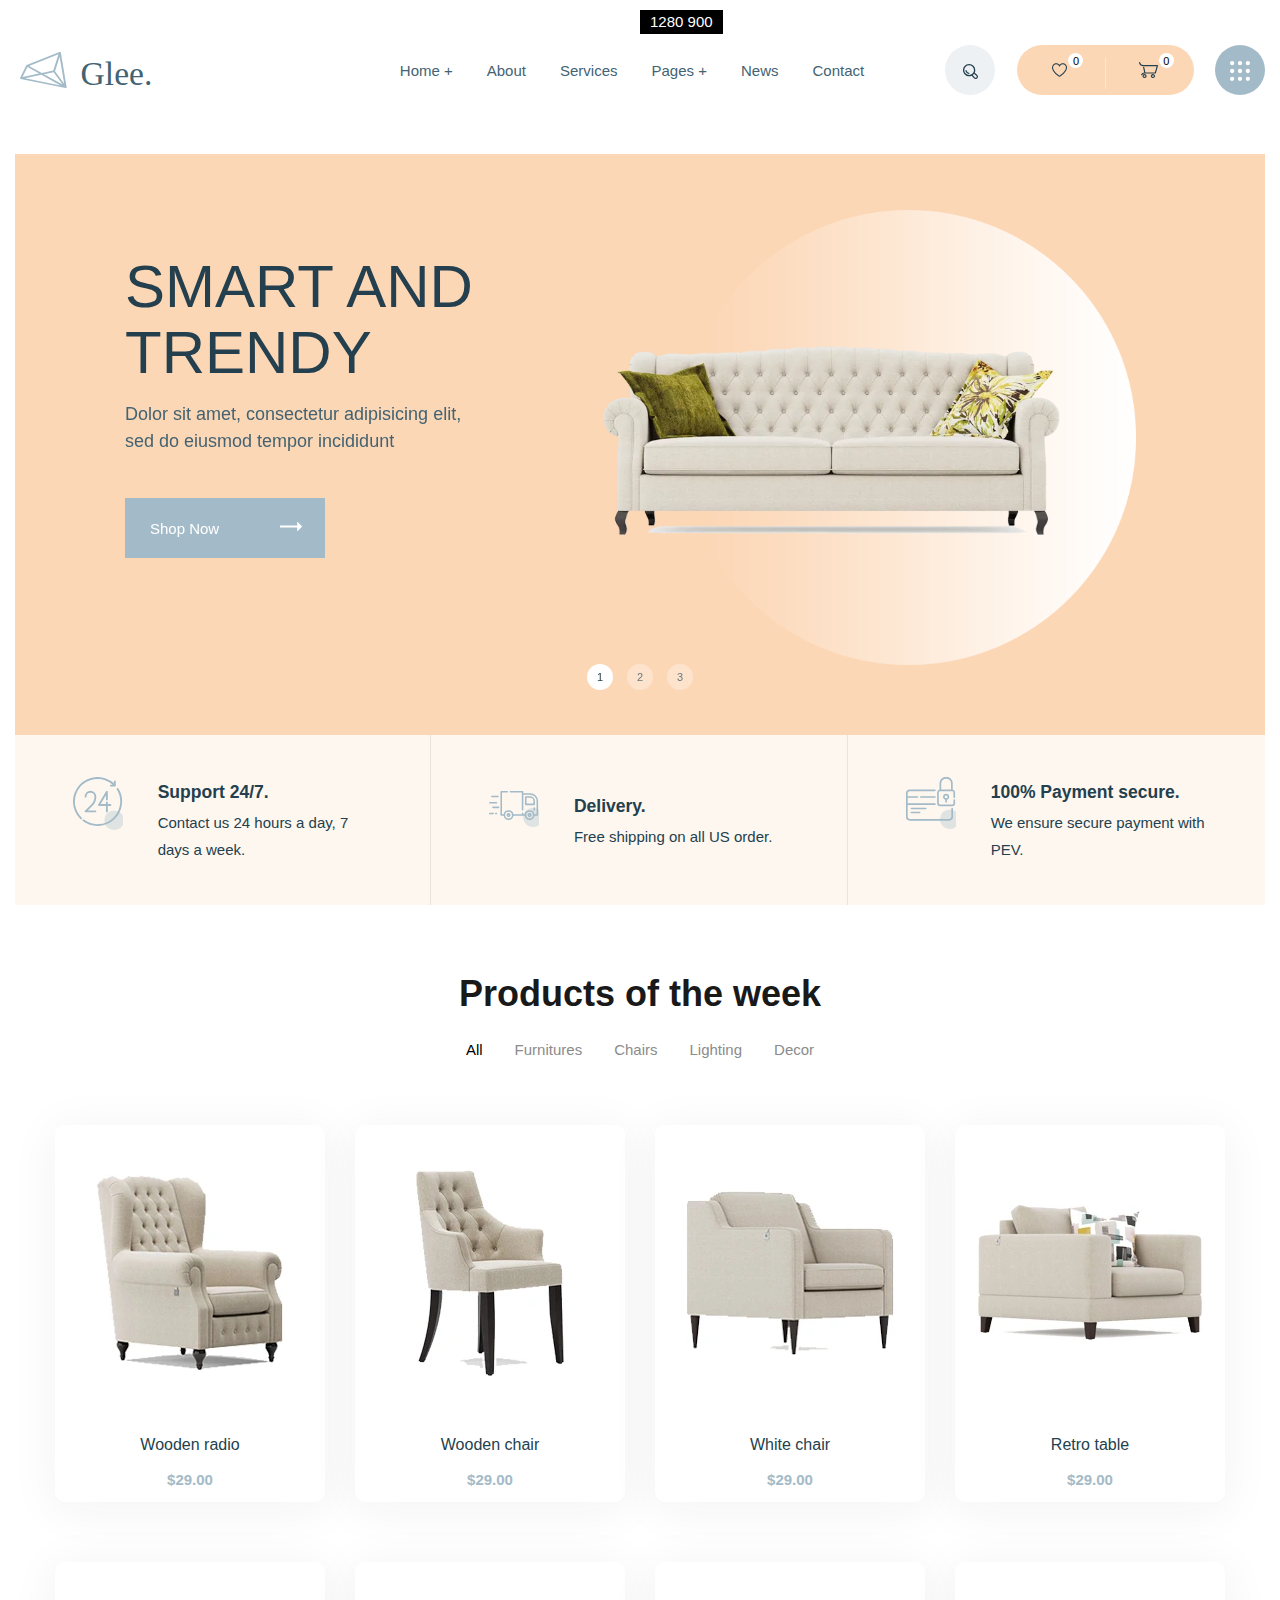
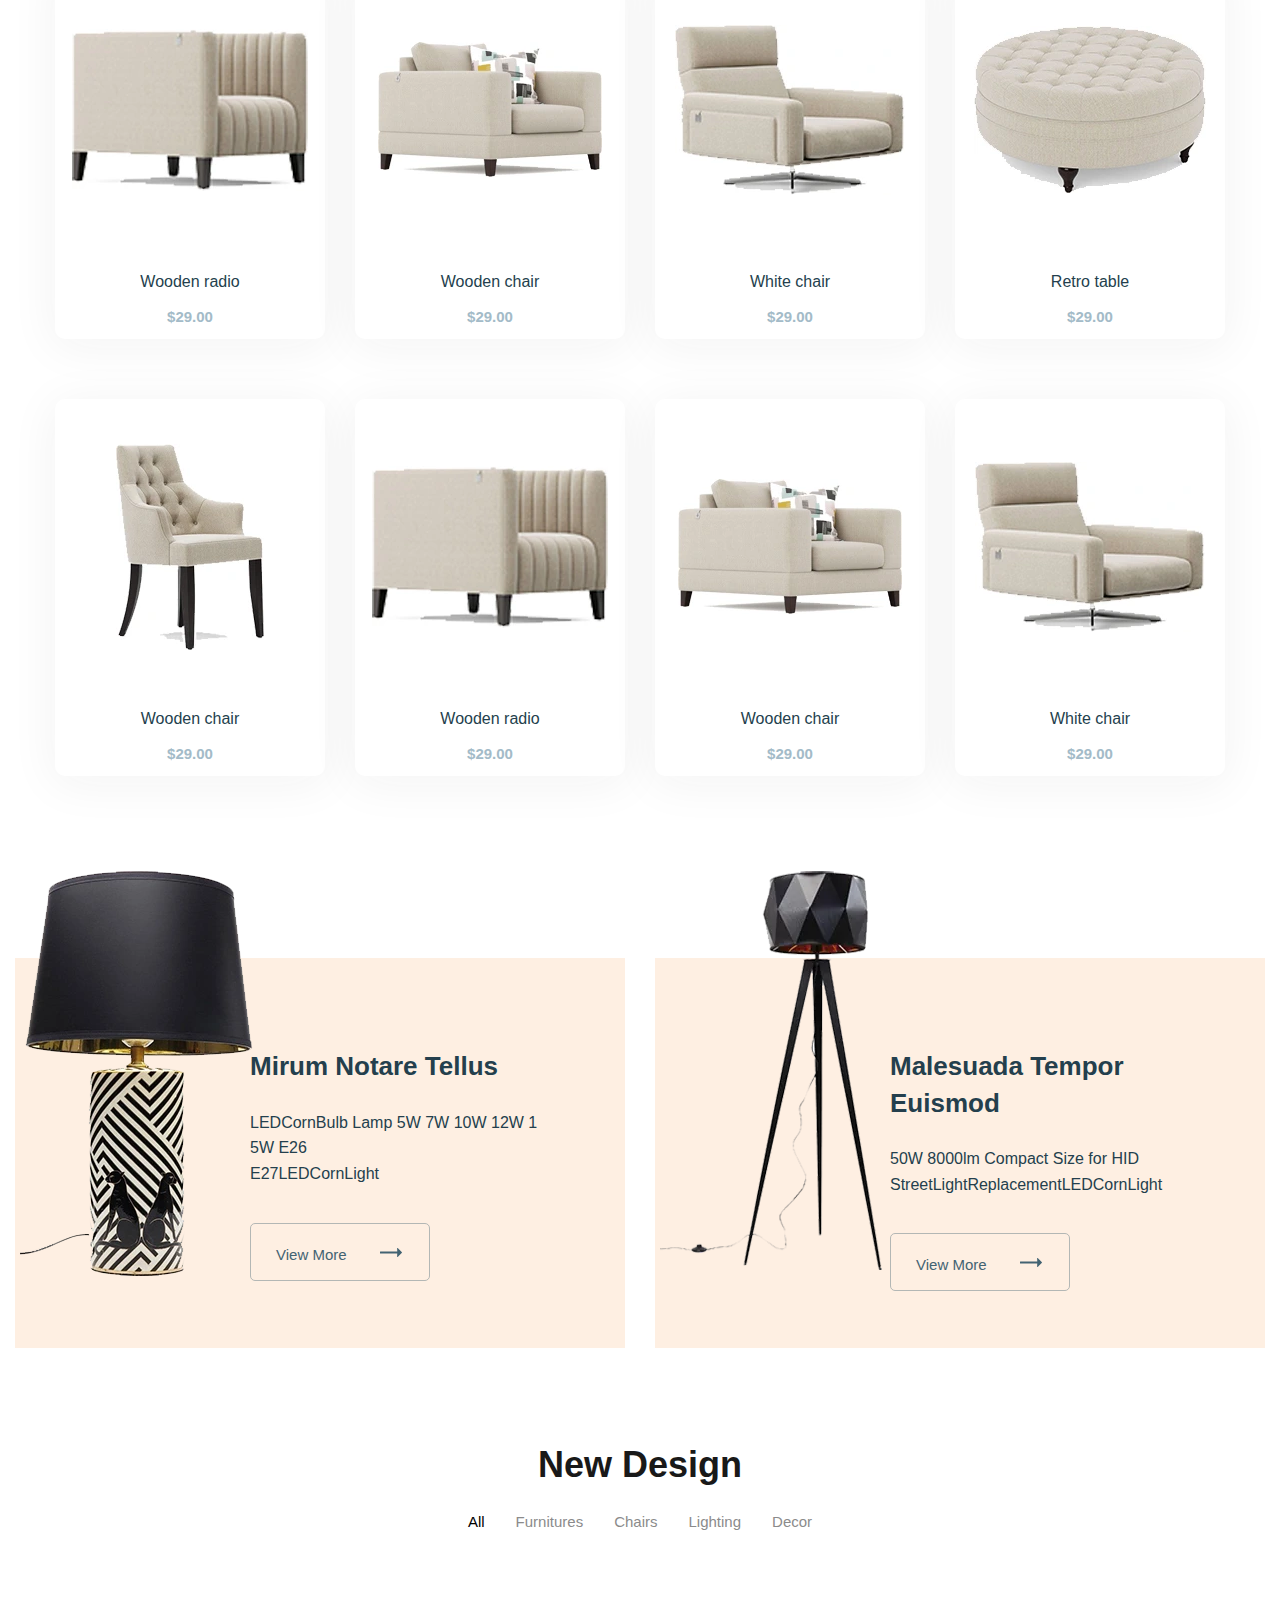
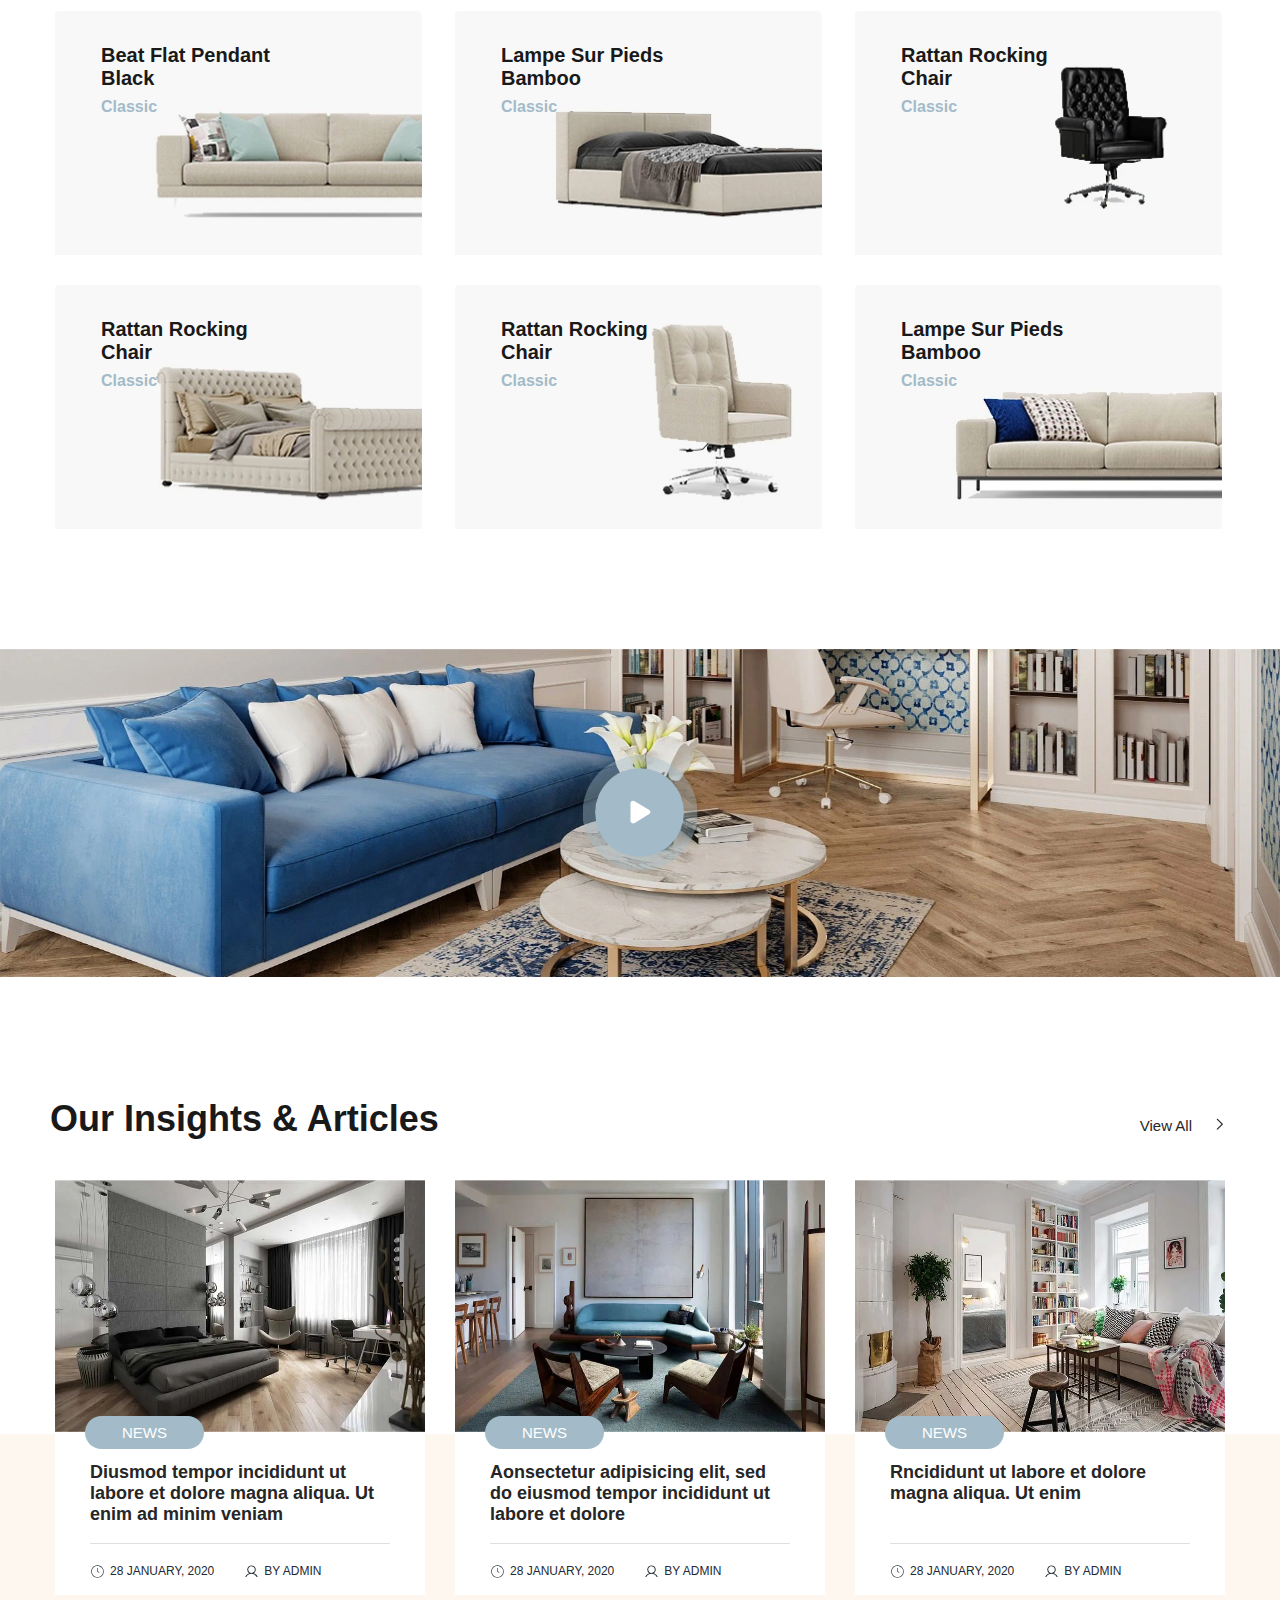
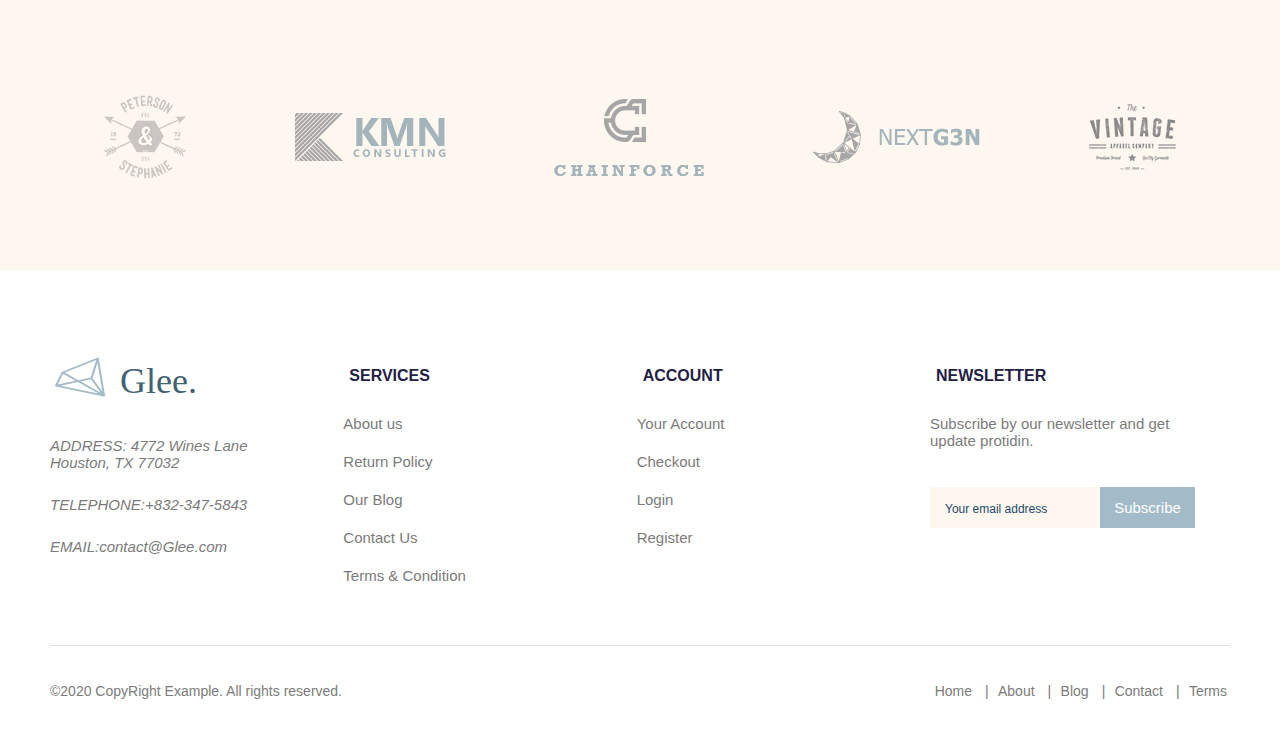
==== commit 58f8ed3c: "Updates" ====
--- a/index.html
+++ b/index.html
@@ -9,8 +9,14 @@
   <title>Glee</title>
   <link rel="preconnect" href="https://fonts.gstatic.com">
   <link rel="stylesheet" href="css/style.min.css?v=0.1.13">
-  <link rel="icon" href="/favicon.ico">
-  <link rel="shortcut icon" href="./images/favicons/favicon.png" type="image/png">
+
+  <link rel="apple-touch-icon" sizes="180x180" href="/favicons/apple-touch-icon.png">
+  <link rel="icon" type="image/png" sizes="32x32" href="/favicons/favicon-32x32.png">
+  <link rel="icon" type="image/png" sizes="16x16" href="/favicons/favicon-16x16.png">
+  <link rel="manifest" href="/favicons/site.webmanifest">
+  <link rel="mask-icon" href="/favicons/safari-pinned-tab.svg" color="#5bbad5">
+  <meta name="msapplication-TileColor" content="#ffc40d">
+  <meta name="theme-color" content="#9cb0b3">
 
   <meta name="application-name" content="Главная страница — Описание проекта">
   <meta name="apple-mobile-web-app-title" content="Главная страница — Описание проекта">
@@ -25,6 +31,61 @@
 
 <body>
   <div class="display-parametr"></div>
+
+  <div class="modals">
+    <div class="modal-overlay">
+
+      <div class="modal modal__card modal__card-heart" data-target="heart-popup">
+        <button class="modal-close-btn" aria-label="close popup">
+          <svg viewBox="0 0 20 20" fill="currentColor" height="1em" width="1em">
+            <path
+              d="M10 8.586L2.929 1.515 1.515 2.929 8.586 10l-7.071 7.071 1.414 1.414L10 11.414l7.071 7.071 1.414-1.414L11.414 10l7.071-7.071-1.414-1.414L10 8.586z">
+            </path>
+          </svg>
+        </button>
+        <p class="modal__card-title">Heart</p>
+        <ul>
+          <li>tovar</li>
+          <li>tovar</li>
+          <li>tovar</li>
+          <li>tovar</li>
+          <li>tovar</li>
+        </ul>
+      </div>
+
+      <div class="modal modal__card modal__card-cart" data-target="cart-popup">
+        <button class="modal-close-btn" aria-label="close popup">
+          <svg viewBox="0 0 20 20" fill="currentColor" height="1em" width="1em">
+            <path
+              d="M10 8.586L2.929 1.515 1.515 2.929 8.586 10l-7.071 7.071 1.414 1.414L10 11.414l7.071 7.071 1.414-1.414L11.414 10l7.071-7.071-1.414-1.414L10 8.586z">
+            </path>
+          </svg>
+        </button>
+        <p class="modal__card-title">Cart</p>
+        <ul>
+          <li>tovar</li>
+          <li>tovar</li>
+          <li>tovar</li>
+          <li>tovar</li>
+          <li>tovar</li>
+        </ul>
+
+      </div>
+
+      <div class="modal modal-message" data-target="send-message-popup">
+        <button class="modal-close-btn" aria-label="close popup">
+          <svg viewBox="0 0 20 20" fill="currentColor" height="1em" width="1em">
+            <path
+              d="M10 8.586L2.929 1.515 1.515 2.929 8.586 10l-7.071 7.071 1.414 1.414L10 11.414l7.071 7.071 1.414-1.414L11.414 10l7.071-7.071-1.414-1.414L10 8.586z">
+            </path>
+          </svg>
+        </button>
+        <p class="modal-message__content"></p>
+      </div>
+
+    </div>
+  </div>
+
   <div class="parent">
     <header class="header">
       <div class="container">
@@ -58,22 +119,22 @@
             </ul>
           </nav>
           <div class="user-nav">
-            <a class="user-nav__link user-nav__link--search" href="#">
+            <button class="user-nav__link user-nav__link--search" href="#">
               <img class="user-nav__link-img" src="images/header/icons/search.svg" alt="search icon">
-            </a>
+            </button>
             <div class="user-nav__inner">
-              <a href="#" class="user-nav__inner-link">
+              <button class="user-nav__inner-link btn-modal" data-path="heart-popup">
                 <img class="user-nav__link-img" src="images/header/icons/heart.svg" alt="heart icon">
                 <span class="user-nav__num">0</span>
-              </a>
-              <a href="#" class="user-nav__inner-link">
+              </button>
+              <button class="user-nav__inner-link btn-modal" data-path="cart-popup">
                 <img class="user-nav__link-img" src="images/header/icons/cart.svg" alt="cart icon">
                 <span class="user-nav__num">0</span>
-              </a>
+              </button>
             </div>
-            <a class="user-nav__link user-nav__link-user" href="#">
+            <button class="user-nav__link user-nav__link-user" href="#">
               <img class="user-nav__link-img-user" src="images/header/icons/user.svg" alt="user icon">
-            </a>
+            </button>
           </div>
         </div>
       </div>
@@ -203,7 +264,7 @@
                 <ul class="shop-content-inner">
                   <li class="categories-item mix class-a">
                     <div class="categories-item__img-box">
-                      <a href="#">
+                      <a href="product.html">
                         <picture>
                           <source srcset="images/product/chair-1.webp" type="image/webp">
                           <source srcset="images/product/chair-1.avif" type="image/avif">
@@ -236,7 +297,7 @@
                   </li>
                   <li class="categories-item mix class-b">
                     <div class="categories-item__img-box">
-                      <a href="#">
+                      <a href="product.html">
                         <picture>
                           <source srcset="images/product/chair-2.webp" type="image/webp">
                           <source srcset="images/product/chair-2.avif" type="image/avif">
--- a/css/style.min.css
+++ b/css/style.min.css
@@ -1 +1 @@
-html{-webkit-box-sizing:border-box;box-sizing:border-box}*,*::after,*::before{-webkit-box-sizing:inherit;box-sizing:inherit}ul,ol{padding:0}ul{list-style:none}body,h1,h2,h3,h4,h5,h6,p,ul,ol,li,figure,figcaption,blockquote,dl,dd{margin:0}img{max-width:100%;display:block}input,button,textarea,select{font:inherit}a{text-decoration:none;cursor:pointer;color:#262626}input[type=number]::-webkit-outer-spin-button,input[type=number]::-webkit-inner-spin-button{-webkit-appearance:none}input[type=number],input[type=number]:hover,input[type=number]:focus{-webkit-appearance:none;appearance:none;-moz-appearance:textfield}.footer .footer-top__title,.contact__info-item-title,.contact__info-title,.filter__title-text,.ourteam__item-title,.statistics__item-text,.about-us__title,.blog__item-title,.design__item-type,.design__item-title,.design__item,.blurb__item-title,.categories-item__prise,.title{font-family:"DMSans-Bold",sans-serif;font-weight:700}.categories-item__title{font-family:"DMSans-Regular",sans-serif;font-weight:400}.product-tabs__top,.blog-one .comments-title,.blog-one__creator-name,.blog-one__text h3,.blog-one__text h4,.comments-form__title,.comments__content-name,.terms__title-info,.terms__title,.mold__btn-create,.mold__btn,.about-us__years,.top-slider__title,.menu__list-link,body{font-family:"Rubik-Medium",sans-serif;font-weight:500}.footer .footer-top,.product-tabs__content-item-text,.product-info__text,.product-info__title,.jq-number__field input,.product-one__btn,.product-one__text,.product-one__price,.product-one__title,.contact__info-text,.contact__info-subtitle,.contact-form__textarea,.contact-form__text-input,.blog-one__tags a,.blog-one__tags span,.blog-one__share span,.blog-one__creator-text,.blog-one__text blockquote,.blog-one__text p,.blog-one__text h2,.recent-posts__data,.recent-posts__title-link,.blog-page__item-title,.blog-page__item-time,.comments-form__textarea,.comments-form__text-input,.comments__content-text,.comments__content-data,.filter-recent__price,.filter-recent__text,.filter-brand__num,.filter-brand__text,.filter-category__text,.shop-content-item-text,.shop-content-item-prise,.shop-content-item-title,.terms__info,.terms__text,.ourteam__item-text,.about-us__text,.about-us__time-left p,.blog__box,.blurb__item-text,.top-slider__text,.menu__list-link:hover,.pagination__link,.pagination__prev,.pagination__next{font-family:"Rubik-Regular",sans-serif;font-weight:400}.footer .footer-top__form-btn,.product-one__btn,.contact-form__btn,.comments-form__btn,.top-slider__link{background-color:#a3bbc8;border:none;cursor:pointer;color:#fff;margin-left:-4px}.filter-brand__input,.filter-category__input{width:1px;height:1px;overflow:hidden;clip:rect(0 0 0 0);position:absolute}@font-face{font-family:DMSans-Bold;font-weight:700;font-style:normal;src:local("DMSans-Bold"),url("../fonts/DMSans-Bold.woff2") format("embedded-opentype"),url("../fonts/DMSans-Bold.woff") format("embedded-opentype");font-display:swap}@font-face{font-family:DMSans-Regular;font-weight:400;font-style:normal;src:local("DMSans-Regular"),url("../fonts/DMSans-Regular.woff2") format("embedded-opentype"),url("../fonts/DMSans-Regular.woff") format("embedded-opentype");font-display:swap}@font-face{font-family:Rubik-Medium;font-weight:500;font-style:normal;src:local("Rubik-Medium"),url("../fonts/Rubik-Medium.woff2") format("embedded-opentype"),url("../fonts/Rubik-Medium.woff") format("embedded-opentype");font-display:swap}@font-face{font-family:Rubik-Regular;font-weight:400;font-style:normal;src:local("Rubik-Regular"),url("../fonts/Rubik-Regular.woff2") format("embedded-opentype"),url("../fonts/Rubik-Regular.woff") format("embedded-opentype");font-display:swap}.slick-slider{position:relative;display:block;-webkit-box-sizing:border-box;box-sizing:border-box;-webkit-touch-callout:none;-webkit-user-select:none;-moz-user-select:none;-ms-user-select:none;user-select:none;-ms-touch-action:pan-y;touch-action:pan-y;-webkit-tap-highlight-color:rgba(0,0,0,0)}.slick-list{position:relative;overflow:hidden;display:block;margin:0;padding:0}.slick-list:focus{outline:none}.slick-list.dragging{cursor:pointer;cursor:hand}.slick-slider .slick-track,.slick-slider .slick-list{-webkit-transform:translate3d(0, 0, 0);-ms-transform:translate3d(0, 0, 0);transform:translate3d(0, 0, 0)}.slick-track{position:relative;left:0;top:0;display:block;margin-left:auto;margin-right:auto}.slick-track:before,.slick-track:after{content:"";display:table}.slick-track:after{clear:both}.slick-loading .slick-track{visibility:hidden}.slick-slide{float:left;height:100%;min-height:1px;display:none}[dir=rtl] .slick-slide{float:right}.slick-slide img{display:block}.slick-slide.slick-loading img{display:none}.slick-slide.dragging img{pointer-events:none}.slick-initialized .slick-slide{display:block}.slick-loading .slick-slide{visibility:hidden}.slick-vertical .slick-slide{display:block;height:auto;border:1px solid rgba(0,0,0,0)}.slick-arrow.slick-hidden{display:none}body.compensate-for-scrollbar{overflow:hidden}.fancybox-active{height:auto}.fancybox-is-hidden{left:-9999px;margin:0;position:absolute !important;top:-9999px;visibility:hidden}.fancybox-container{-webkit-backface-visibility:hidden;height:100%;left:0;outline:none;position:fixed;-webkit-tap-highlight-color:transparent;top:0;-ms-touch-action:manipulation;touch-action:manipulation;-webkit-transform:translateZ(0);transform:translateZ(0);width:100%;z-index:99992}.fancybox-container *{-webkit-box-sizing:border-box;box-sizing:border-box}.fancybox-outer,.fancybox-inner,.fancybox-bg,.fancybox-stage{bottom:0;left:0;position:absolute;right:0;top:0}.fancybox-outer{-webkit-overflow-scrolling:touch;overflow-y:auto}.fancybox-bg{background:rgb(30, 30, 30);opacity:0;-webkit-transition-duration:inherit;transition-duration:inherit;-webkit-transition-property:opacity;transition-property:opacity;-webkit-transition-timing-function:cubic-bezier(0.47, 0, 0.74, 0.71);transition-timing-function:cubic-bezier(0.47, 0, 0.74, 0.71)}.fancybox-is-open .fancybox-bg{opacity:.9;-webkit-transition-timing-function:cubic-bezier(0.22, 0.61, 0.36, 1);transition-timing-function:cubic-bezier(0.22, 0.61, 0.36, 1)}.fancybox-infobar,.fancybox-toolbar,.fancybox-caption,.fancybox-navigation .fancybox-button{direction:ltr;opacity:0;position:absolute;-webkit-transition:opacity .25s ease,visibility 0s ease .25s;transition:opacity .25s ease,visibility 0s ease .25s;visibility:hidden;z-index:99997}.fancybox-show-infobar .fancybox-infobar,.fancybox-show-toolbar .fancybox-toolbar,.fancybox-show-caption .fancybox-caption,.fancybox-show-nav .fancybox-navigation .fancybox-button{opacity:1;-webkit-transition:opacity .25s ease 0s,visibility 0s ease 0s;transition:opacity .25s ease 0s,visibility 0s ease 0s;visibility:visible}.fancybox-infobar{color:#ccc;font-size:13px;-webkit-font-smoothing:subpixel-antialiased;height:44px;left:0;line-height:44px;min-width:44px;mix-blend-mode:difference;padding:0 10px;pointer-events:none;top:0;-webkit-touch-callout:none;-webkit-user-select:none;-moz-user-select:none;-ms-user-select:none;user-select:none}.fancybox-toolbar{right:0;top:0}.fancybox-stage{direction:ltr;overflow:visible;-webkit-transform:translateZ(0);transform:translateZ(0);z-index:99994}.fancybox-is-open .fancybox-stage{overflow:hidden}.fancybox-slide{-webkit-backface-visibility:hidden;display:none;height:100%;left:0;outline:none;overflow:auto;-webkit-overflow-scrolling:touch;padding:44px;position:absolute;text-align:center;top:0;-webkit-transition-property:opacity,-webkit-transform;transition-property:opacity,-webkit-transform;transition-property:transform,opacity;transition-property:transform,opacity,-webkit-transform;white-space:normal;width:100%;z-index:99994}.fancybox-slide::before{content:"";display:inline-block;font-size:0;height:100%;vertical-align:middle;width:0}.fancybox-is-sliding .fancybox-slide,.fancybox-slide--previous,.fancybox-slide--current,.fancybox-slide--next{display:block}.fancybox-slide--image{overflow:hidden;padding:44px 0}.fancybox-slide--image::before{display:none}.fancybox-slide--html{padding:6px}.fancybox-content{background:#fff;display:inline-block;margin:0;max-width:100%;overflow:auto;-webkit-overflow-scrolling:touch;padding:44px;position:relative;text-align:left;vertical-align:middle}.fancybox-slide--image .fancybox-content{-webkit-animation-timing-function:cubic-bezier(0.5, 0, 0.14, 1);animation-timing-function:cubic-bezier(0.5, 0, 0.14, 1);-webkit-backface-visibility:hidden;background:transparent;background-repeat:no-repeat;background-size:100% 100%;left:0;max-width:none;overflow:visible;padding:0;position:absolute;top:0;-ms-transform-origin:top left;-webkit-transform-origin:top left;transform-origin:top left;-webkit-transition-property:opacity,-webkit-transform;transition-property:opacity,-webkit-transform;transition-property:transform,opacity;transition-property:transform,opacity,-webkit-transform;-webkit-user-select:none;-moz-user-select:none;-ms-user-select:none;user-select:none;z-index:99995}.fancybox-can-zoomOut .fancybox-content{cursor:-webkit-zoom-out;cursor:zoom-out}.fancybox-can-zoomIn .fancybox-content{cursor:-webkit-zoom-in;cursor:zoom-in}.fancybox-can-swipe .fancybox-content,.fancybox-can-pan .fancybox-content{cursor:-webkit-grab;cursor:grab}.fancybox-is-grabbing .fancybox-content{cursor:-webkit-grabbing;cursor:grabbing}.fancybox-container [data-selectable=true]{cursor:text}.fancybox-image,.fancybox-spaceball{background:transparent;border:0;height:100%;left:0;margin:0;max-height:none;max-width:none;padding:0;position:absolute;top:0;-webkit-user-select:none;-moz-user-select:none;-ms-user-select:none;user-select:none;width:100%}.fancybox-spaceball{z-index:1}.fancybox-slide--video .fancybox-content,.fancybox-slide--map .fancybox-content,.fancybox-slide--pdf .fancybox-content,.fancybox-slide--iframe .fancybox-content{height:100%;overflow:visible;padding:0;width:100%}.fancybox-slide--video .fancybox-content{background:#000}.fancybox-slide--map .fancybox-content{background:#e5e3df}.fancybox-slide--iframe .fancybox-content{background:#fff}.fancybox-video,.fancybox-iframe{background:transparent;border:0;display:block;height:100%;margin:0;overflow:hidden;padding:0;width:100%}.fancybox-iframe{left:0;position:absolute;top:0}.fancybox-error{background:#fff;cursor:default;max-width:400px;padding:40px;width:100%}.fancybox-error p{color:#444;font-size:16px;line-height:20px;margin:0;padding:0}.fancybox-button{background:rgba(30, 30, 30, 0.6);border:0;border-radius:0;-webkit-box-shadow:none;box-shadow:none;cursor:pointer;display:inline-block;height:44px;margin:0;padding:10px;position:relative;-webkit-transition:color .2s;transition:color .2s;vertical-align:top;visibility:inherit;width:44px}.fancybox-button,.fancybox-button:visited,.fancybox-button:link{color:#ccc}.fancybox-button:hover{color:#fff}.fancybox-button:focus{outline:none}.fancybox-button.fancybox-focus{outline:1px dotted}.fancybox-button[disabled],.fancybox-button[disabled]:hover{color:#888;cursor:default;outline:none}.fancybox-button div{height:100%}.fancybox-button svg{display:block;height:100%;overflow:visible;position:relative;width:100%}.fancybox-button svg path{fill:currentColor;stroke-width:0}.fancybox-button--play svg:nth-child(2),.fancybox-button--fsenter svg:nth-child(2){display:none}.fancybox-button--pause svg:nth-child(1),.fancybox-button--fsexit svg:nth-child(1){display:none}.fancybox-progress{background:#ff5268;height:2px;left:0;position:absolute;right:0;top:0;-ms-transform:scaleX(0);-webkit-transform:scaleX(0);transform:scaleX(0);-ms-transform-origin:0;-webkit-transform-origin:0;transform-origin:0;-webkit-transition-property:-webkit-transform;transition-property:-webkit-transform;transition-property:transform;transition-property:transform, -webkit-transform;-webkit-transition-timing-function:linear;transition-timing-function:linear;z-index:99998}.fancybox-close-small{background:transparent;border:0;border-radius:0;color:#ccc;cursor:pointer;opacity:.8;padding:8px;position:absolute;right:-12px;top:-44px;z-index:401}.fancybox-close-small:hover{color:#fff;opacity:1}.fancybox-slide--html .fancybox-close-small{color:currentColor;padding:10px;right:0;top:0}.fancybox-slide--image.fancybox-is-scaling .fancybox-content{overflow:hidden}.fancybox-is-scaling .fancybox-close-small,.fancybox-is-zoomable.fancybox-can-pan .fancybox-close-small{display:none}.fancybox-navigation .fancybox-button{background-clip:content-box;height:100px;opacity:0;position:absolute;top:calc(50% - 50px);width:70px}.fancybox-navigation .fancybox-button div{padding:7px}.fancybox-navigation .fancybox-button--arrow_left{left:0;left:env(safe-area-inset-left);padding:31px 26px 31px 6px}.fancybox-navigation .fancybox-button--arrow_right{padding:31px 6px 31px 26px;right:0;right:env(safe-area-inset-right)}.fancybox-caption{background:-webkit-gradient(linear, left bottom, left top, from(rgba(0, 0, 0, 0.85)), color-stop(50%, rgba(0, 0, 0, 0.3)), color-stop(65%, rgba(0, 0, 0, 0.15)), color-stop(75.5%, rgba(0, 0, 0, 0.075)), color-stop(82.85%, rgba(0, 0, 0, 0.037)), color-stop(88%, rgba(0, 0, 0, 0.019)), to(rgba(0, 0, 0, 0)));background:linear-gradient(to top, rgba(0, 0, 0, 0.85) 0%, rgba(0, 0, 0, 0.3) 50%, rgba(0, 0, 0, 0.15) 65%, rgba(0, 0, 0, 0.075) 75.5%, rgba(0, 0, 0, 0.037) 82.85%, rgba(0, 0, 0, 0.019) 88%, rgba(0, 0, 0, 0) 100%);bottom:0;color:#eee;font-size:14px;font-weight:400;left:0;line-height:1.5;padding:75px 44px 25px 44px;pointer-events:none;right:0;text-align:center;z-index:99996}@supports(padding: max(0px)){.fancybox-caption{padding:75px max(44px,env(safe-area-inset-right)) max(25px,env(safe-area-inset-bottom)) max(44px,env(safe-area-inset-left))}}.fancybox-caption--separate{margin-top:-50px}.fancybox-caption__body{max-height:50vh;overflow:auto;pointer-events:all}.fancybox-caption a,.fancybox-caption a:link,.fancybox-caption a:visited{color:#ccc;text-decoration:none}.fancybox-caption a:hover{color:#fff;text-decoration:underline}.fancybox-loading{-webkit-animation:fancybox-rotate 1s linear infinite;animation:fancybox-rotate 1s linear infinite;background:transparent;border:4px solid #888;border-bottom-color:#fff;border-radius:50%;height:50px;left:50%;margin:-25px 0 0 -25px;opacity:.7;padding:0;position:absolute;top:50%;width:50px;z-index:99999}@-webkit-keyframes fancybox-rotate{100%{-webkit-transform:rotate(360deg);transform:rotate(360deg)}}@keyframes fancybox-rotate{100%{-webkit-transform:rotate(360deg);transform:rotate(360deg)}}.fancybox-animated{-webkit-transition-timing-function:cubic-bezier(0, 0, 0.25, 1);transition-timing-function:cubic-bezier(0, 0, 0.25, 1)}.fancybox-fx-slide.fancybox-slide--previous{opacity:0;-webkit-transform:translate3d(-100%, 0, 0);transform:translate3d(-100%, 0, 0)}.fancybox-fx-slide.fancybox-slide--next{opacity:0;-webkit-transform:translate3d(100%, 0, 0);transform:translate3d(100%, 0, 0)}.fancybox-fx-slide.fancybox-slide--current{opacity:1;-webkit-transform:translate3d(0, 0, 0);transform:translate3d(0, 0, 0)}.fancybox-fx-fade.fancybox-slide--previous,.fancybox-fx-fade.fancybox-slide--next{opacity:0;-webkit-transition-timing-function:cubic-bezier(0.19, 1, 0.22, 1);transition-timing-function:cubic-bezier(0.19, 1, 0.22, 1)}.fancybox-fx-fade.fancybox-slide--current{opacity:1}.fancybox-fx-zoom-in-out.fancybox-slide--previous{opacity:0;-webkit-transform:scale3d(1.5, 1.5, 1.5);transform:scale3d(1.5, 1.5, 1.5)}.fancybox-fx-zoom-in-out.fancybox-slide--next{opacity:0;-webkit-transform:scale3d(0.5, 0.5, 0.5);transform:scale3d(0.5, 0.5, 0.5)}.fancybox-fx-zoom-in-out.fancybox-slide--current{opacity:1;-webkit-transform:scale3d(1, 1, 1);transform:scale3d(1, 1, 1)}.fancybox-fx-rotate.fancybox-slide--previous{opacity:0;-ms-transform:rotate(-360deg);-webkit-transform:rotate(-360deg);transform:rotate(-360deg)}.fancybox-fx-rotate.fancybox-slide--next{opacity:0;-ms-transform:rotate(360deg);-webkit-transform:rotate(360deg);transform:rotate(360deg)}.fancybox-fx-rotate.fancybox-slide--current{opacity:1;-ms-transform:rotate(0deg);-webkit-transform:rotate(0deg);transform:rotate(0deg)}.fancybox-fx-circular.fancybox-slide--previous{opacity:0;-webkit-transform:scale3d(0, 0, 0) translate3d(-100%, 0, 0);transform:scale3d(0, 0, 0) translate3d(-100%, 0, 0)}.fancybox-fx-circular.fancybox-slide--next{opacity:0;-webkit-transform:scale3d(0, 0, 0) translate3d(100%, 0, 0);transform:scale3d(0, 0, 0) translate3d(100%, 0, 0)}.fancybox-fx-circular.fancybox-slide--current{opacity:1;-webkit-transform:scale3d(1, 1, 1) translate3d(0, 0, 0);transform:scale3d(1, 1, 1) translate3d(0, 0, 0)}.fancybox-fx-tube.fancybox-slide--previous{-webkit-transform:translate3d(-100%, 0, 0) scale(0.1) skew(-10deg);transform:translate3d(-100%, 0, 0) scale(0.1) skew(-10deg)}.fancybox-fx-tube.fancybox-slide--next{-webkit-transform:translate3d(100%, 0, 0) scale(0.1) skew(10deg);transform:translate3d(100%, 0, 0) scale(0.1) skew(10deg)}.fancybox-fx-tube.fancybox-slide--current{-webkit-transform:translate3d(0, 0, 0) scale(1);transform:translate3d(0, 0, 0) scale(1)}@media all and (max-height: 576px){.fancybox-slide{padding-left:6px;padding-right:6px}.fancybox-slide--image{padding:6px 0}.fancybox-close-small{right:-6px}.fancybox-slide--image .fancybox-close-small{background:#4e4e4e;color:#f2f4f6;height:36px;opacity:1;padding:6px;right:0;top:0;width:36px}.fancybox-caption{padding-left:12px;padding-right:12px}@supports(padding: max(0px)){.fancybox-caption{padding-left:max(12px,env(safe-area-inset-left));padding-right:max(12px,env(safe-area-inset-right))}}}.fancybox-share{background:#f4f4f4;border-radius:3px;max-width:90%;padding:30px;text-align:center}.fancybox-share h1{color:#222;font-size:35px;font-weight:700;margin:0 0 20px 0}.fancybox-share p{margin:0;padding:0}.fancybox-share__button{border:0;border-radius:3px;display:inline-block;font-size:14px;font-weight:700;line-height:40px;margin:0 5px 10px 5px;min-width:130px;padding:0 15px;text-decoration:none;-webkit-transition:all .2s;transition:all .2s;-webkit-user-select:none;-moz-user-select:none;-ms-user-select:none;user-select:none;white-space:nowrap}.fancybox-share__button:visited,.fancybox-share__button:link{color:#fff}.fancybox-share__button:hover{text-decoration:none}.fancybox-share__button--fb{background:#3b5998}.fancybox-share__button--fb:hover{background:#344e86}.fancybox-share__button--pt{background:#bd081d}.fancybox-share__button--pt:hover{background:#aa0719}.fancybox-share__button--tw{background:#1da1f2}.fancybox-share__button--tw:hover{background:#0d95e8}.fancybox-share__button svg{height:25px;margin-right:7px;position:relative;top:-1px;vertical-align:middle;width:25px}.fancybox-share__button svg path{fill:#fff}.fancybox-share__input{background:transparent;border:0;border-bottom:1px solid #d7d7d7;border-radius:0;color:#5d5b5b;font-size:14px;margin:10px 0 0 0;outline:none;padding:10px 15px;width:100%}.fancybox-thumbs{background:#ddd;bottom:0;display:none;margin:0;-webkit-overflow-scrolling:touch;-ms-overflow-style:-ms-autohiding-scrollbar;padding:2px 2px 4px 2px;position:absolute;right:0;-webkit-tap-highlight-color:rgba(0, 0, 0, 0);top:0;width:212px;z-index:99995}.fancybox-thumbs-x{overflow-x:auto;overflow-y:hidden}.fancybox-show-thumbs .fancybox-thumbs{display:block}.fancybox-show-thumbs .fancybox-inner{right:212px}.fancybox-thumbs__list{font-size:0;height:100%;list-style:none;margin:0;overflow-x:hidden;overflow-y:auto;padding:0;position:absolute;position:relative;white-space:nowrap;width:100%}.fancybox-thumbs-x .fancybox-thumbs__list{overflow:hidden}.fancybox-thumbs-y .fancybox-thumbs__list::-webkit-scrollbar{width:7px}.fancybox-thumbs-y .fancybox-thumbs__list::-webkit-scrollbar-track{background:#fff;border-radius:10px;-webkit-box-shadow:inset 0 0 6px rgba(0, 0, 0, 0.3);box-shadow:inset 0 0 6px rgba(0, 0, 0, 0.3)}.fancybox-thumbs-y .fancybox-thumbs__list::-webkit-scrollbar-thumb{background:#2a2a2a;border-radius:10px}.fancybox-thumbs__list a{-webkit-backface-visibility:hidden;backface-visibility:hidden;background-color:rgba(0, 0, 0, 0.1);background-position:center center;background-repeat:no-repeat;background-size:cover;cursor:pointer;float:left;height:75px;margin:2px;max-height:calc(100% - 8px);max-width:calc(50% - 4px);outline:none;overflow:hidden;padding:0;position:relative;-webkit-tap-highlight-color:transparent;width:100px}.fancybox-thumbs__list a::before{border:6px solid #ff5268;bottom:0;content:"";left:0;opacity:0;position:absolute;right:0;top:0;-webkit-transition:all .2s cubic-bezier(0.25, 0.46, 0.45, 0.94);transition:all .2s cubic-bezier(0.25, 0.46, 0.45, 0.94);z-index:99991}.fancybox-thumbs__list a:focus::before{opacity:.5}.fancybox-thumbs__list a.fancybox-thumbs-active::before{opacity:1}@media all and (max-width: 576px){.fancybox-thumbs{width:110px}.fancybox-show-thumbs .fancybox-inner{right:110px}.fancybox-thumbs__list a{max-width:calc(100% - 10px)}}.irs{position:relative;display:block;-webkit-touch-callout:none;-webkit-user-select:none;-moz-user-select:none;-ms-user-select:none;user-select:none;font-size:12px;font-family:Arial,sans-serif}.irs-line{position:relative;display:block;overflow:hidden;outline:none !important}.irs-bar{position:absolute;display:block;left:0;width:0}.irs-shadow{position:absolute;display:none;left:0;width:0}.irs-handle{position:absolute;display:block;-webkit-box-sizing:border-box;box-sizing:border-box;cursor:default;z-index:1}.irs-handle.type_last{z-index:2}.irs-min,.irs-max{position:absolute;display:block;cursor:default}.irs-min{left:0}.irs-max{right:0}.irs-from,.irs-to,.irs-single{position:absolute;display:block;top:0;left:0;cursor:default;white-space:nowrap}.irs-grid{position:absolute;display:none;bottom:0;left:0;width:100%;height:20px}.irs-with-grid .irs-grid{display:block}.irs-grid-pol{position:absolute;top:0;left:0;width:1px;height:8px;background:#000}.irs-grid-pol.small{height:4px}.irs-grid-text{position:absolute;bottom:0;left:0;white-space:nowrap;text-align:center;font-size:9px;line-height:9px;padding:0 3px;color:#000}.irs-disable-mask{position:absolute;display:block;top:0;left:-1%;width:102%;height:100%;cursor:default;background:rgba(0, 0, 0, 0);z-index:2}.lt-ie9 .irs-disable-mask{background:#000;filter:alpha(opacity=0);cursor:not-allowed}.irs-disabled{opacity:.4}.irs-hidden-input{position:absolute !important;display:block !important;top:0 !important;left:0 !important;width:0 !important;height:0 !important;font-size:0 !important;line-height:0 !important;padding:0 !important;margin:0 !important;overflow:hidden;outline:none !important;z-index:-9999 !important;background:none !important;border-style:solid !important;border-color:transparent !important}.irs--flat{height:40px}.irs--flat.irs-with-grid{height:60px}.irs--flat .irs-line{top:25px;height:12px;background-color:#e1e4e9;border-radius:4px}.irs--flat .irs-bar{top:25px;height:12px;background-color:#ed5565}.irs--flat .irs-bar--single{border-radius:4px 0 0 4px}.irs--flat .irs-shadow{height:1px;bottom:16px;background-color:#e1e4e9}.irs--flat .irs-handle{top:22px;width:16px;height:18px;background-color:transparent}.irs--flat .irs-handle>i:first-child{position:absolute;display:block;top:0;left:50%;width:2px;height:100%;margin-left:-1px;background-color:#da4453}.irs--flat .irs-handle.state_hover>i:first-child,.irs--flat .irs-handle:hover>i:first-child{background-color:#a43540}.irs--flat .irs-min,.irs--flat .irs-max{top:0;padding:1px 3px;color:#999;font-size:10px;line-height:1.333;text-shadow:none;background-color:#e1e4e9;border-radius:4px}.irs--flat .irs-from,.irs--flat .irs-to,.irs--flat .irs-single{color:white;font-size:10px;line-height:1.333;text-shadow:none;padding:1px 5px;background-color:#ed5565;border-radius:4px}.irs--flat .irs-from:before,.irs--flat .irs-to:before,.irs--flat .irs-single:before{position:absolute;display:block;content:"";bottom:-6px;left:50%;width:0;height:0;margin-left:-3px;overflow:hidden;border:3px solid transparent;border-top-color:#ed5565}.irs--flat .irs-grid-pol{background-color:#e1e4e9}.irs--flat .irs-grid-text{color:#999}.irs--big{height:55px}.irs--big.irs-with-grid{height:70px}.irs--big .irs-line{top:33px;height:12px;background-color:white;background:-webkit-gradient(linear, left top, left bottom, color-stop(-50%, #ddd), color-stop(150%, white));background:linear-gradient(to bottom, #ddd -50%, white 150%);border:1px solid #ccc;border-radius:12px}.irs--big .irs-bar{top:33px;height:12px;background-color:#92bce0;border:1px solid #428bca;background:-webkit-gradient(linear, left top, left bottom, from(#ffffff), color-stop(30%, #428bca), to(#b9d4ec));background:linear-gradient(to bottom, #ffffff 0%, #428bca 30%, #b9d4ec 100%);-webkit-box-shadow:inset 0 0 1px 1px rgba(255, 255, 255, 0.5);box-shadow:inset 0 0 1px 1px rgba(255, 255, 255, 0.5)}.irs--big .irs-bar--single{border-radius:12px 0 0 12px}.irs--big .irs-shadow{height:1px;bottom:16px;background-color:rgba(66, 139, 202, 0.5)}.irs--big .irs-handle{top:25px;width:30px;height:30px;border:1px solid rgba(0, 0, 0, 0.3);background-color:#cbcfd5;background:-webkit-gradient(linear, left top, left bottom, from(white), color-stop(30%, #B4B9BE), to(white));background:linear-gradient(to bottom, white 0%, #B4B9BE 30%, white 100%);-webkit-box-shadow:1px 1px 2px rgba(0, 0, 0, 0.2),inset 0 0 3px 1px white;box-shadow:1px 1px 2px rgba(0, 0, 0, 0.2),inset 0 0 3px 1px white;border-radius:30px}.irs--big .irs-handle.state_hover,.irs--big .irs-handle:hover{border-color:rgba(0, 0, 0, 0.45);background-color:#939ba7;background:-webkit-gradient(linear, left top, left bottom, from(white), color-stop(30%, #919BA5), to(white));background:linear-gradient(to bottom, white 0%, #919BA5 30%, white 100%)}.irs--big .irs-min,.irs--big .irs-max{top:0;padding:1px 5px;color:white;text-shadow:none;background-color:#9f9f9f;border-radius:3px}.irs--big .irs-from,.irs--big .irs-to,.irs--big .irs-single{color:white;text-shadow:none;padding:1px 5px;background-color:#428bca;background:-webkit-gradient(linear, left top, left bottom, from(#428bca), to(#3071a9));background:linear-gradient(to bottom, #428bca 0%, #3071a9 100%);border-radius:3px}.irs--big .irs-grid-pol{background-color:#428bca}.irs--big .irs-grid-text{color:#428bca}.irs--modern{height:55px}.irs--modern.irs-with-grid{height:55px}.irs--modern .irs-line{top:25px;height:5px;background-color:#d1d6e0;background:-webkit-gradient(linear, left top, left bottom, from(#e0e4ea), to(#d1d6e0));background:linear-gradient(to bottom, #e0e4ea 0%, #d1d6e0 100%);border:1px solid #a3adc1;border-bottom-width:0;border-radius:5px}.irs--modern .irs-bar{top:25px;height:5px;background:#20b426;background:-webkit-gradient(linear, left top, left bottom, from(#20b426), to(#18891d));background:linear-gradient(to bottom, #20b426 0%, #18891d 100%)}.irs--modern .irs-bar--single{border-radius:5px 0 0 5px}.irs--modern .irs-shadow{height:1px;bottom:21px;background-color:rgba(209, 214, 224, 0.5)}.irs--modern .irs-handle{top:37px;width:12px;height:13px;border:1px solid #a3adc1;border-top-width:0;-webkit-box-shadow:1px 1px 1px rgba(0, 0, 0, 0.1);box-shadow:1px 1px 1px rgba(0, 0, 0, 0.1);border-radius:0 0 3px 3px}.irs--modern .irs-handle>i:nth-child(1){position:absolute;display:block;top:-4px;left:1px;width:6px;height:6px;border:1px solid #a3adc1;background:white;-webkit-transform:rotate(45deg);-ms-transform:rotate(45deg);transform:rotate(45deg)}.irs--modern .irs-handle>i:nth-child(2){position:absolute;display:block;-webkit-box-sizing:border-box;box-sizing:border-box;top:0;left:0;width:10px;height:12px;background:#e9e6e6;background:-webkit-gradient(linear, left top, left bottom, from(white), to(#e9e6e6));background:linear-gradient(to bottom, white 0%, #e9e6e6 100%);border-radius:0 0 3px 3px}.irs--modern .irs-handle>i:nth-child(3){position:absolute;display:block;-webkit-box-sizing:border-box;box-sizing:border-box;top:3px;left:3px;width:4px;height:5px;border-left:1px solid #a3adc1;border-right:1px solid #a3adc1}.irs--modern .irs-handle.state_hover,.irs--modern .irs-handle:hover{border-color:#7685a2;background:#c3c7cd;background:-webkit-gradient(linear, left top, left bottom, from(#ffffff), color-stop(30%, #919ba5), to(#ffffff));background:linear-gradient(to bottom, #ffffff 0%, #919ba5 30%, #ffffff 100%)}.irs--modern .irs-handle.state_hover>i:nth-child(1),.irs--modern .irs-handle:hover>i:nth-child(1){border-color:#7685a2}.irs--modern .irs-handle.state_hover>i:nth-child(3),.irs--modern .irs-handle:hover>i:nth-child(3){border-color:#48536a}.irs--modern .irs-min,.irs--modern .irs-max{top:0;font-size:10px;line-height:1.333;text-shadow:none;padding:1px 5px;color:white;background-color:#d1d6e0;border-radius:5px}.irs--modern .irs-from,.irs--modern .irs-to,.irs--modern .irs-single{font-size:10px;line-height:1.333;text-shadow:none;padding:1px 5px;background-color:#20b426;color:white;border-radius:5px}.irs--modern .irs-from:before,.irs--modern .irs-to:before,.irs--modern .irs-single:before{position:absolute;display:block;content:"";bottom:-6px;left:50%;width:0;height:0;margin-left:-3px;overflow:hidden;border:3px solid transparent;border-top-color:#20b426}.irs--modern .irs-grid{height:25px}.irs--modern .irs-grid-pol{background-color:#dedede}.irs--modern .irs-grid-text{color:silver;font-size:13px}.irs--sharp{height:50px;font-size:12px;line-height:1}.irs--sharp.irs-with-grid{height:57px}.irs--sharp .irs-line{top:30px;height:2px;background-color:black;border-radius:2px}.irs--sharp .irs-bar{top:30px;height:2px;background-color:#ee22fa}.irs--sharp .irs-bar--single{border-radius:2px 0 0 2px}.irs--sharp .irs-shadow{height:1px;bottom:21px;background-color:rgba(0, 0, 0, 0.5)}.irs--sharp .irs-handle{top:25px;width:10px;height:10px;background-color:#a804b2}.irs--sharp .irs-handle>i:first-child{position:absolute;display:block;top:100%;left:0;width:0;height:0;border:5px solid transparent;border-top-color:#a804b2}.irs--sharp .irs-handle.state_hover,.irs--sharp .irs-handle:hover{background-color:black}.irs--sharp .irs-handle.state_hover>i:first-child,.irs--sharp .irs-handle:hover>i:first-child{border-top-color:black}.irs--sharp .irs-min,.irs--sharp .irs-max{color:white;font-size:14px;line-height:1;top:0;padding:3px 4px;opacity:.4;background-color:#a804b2;border-radius:2px}.irs--sharp .irs-from,.irs--sharp .irs-to,.irs--sharp .irs-single{font-size:14px;line-height:1;text-shadow:none;padding:3px 4px;background-color:#a804b2;color:white;border-radius:2px}.irs--sharp .irs-from:before,.irs--sharp .irs-to:before,.irs--sharp .irs-single:before{position:absolute;display:block;content:"";bottom:-6px;left:50%;width:0;height:0;margin-left:-3px;overflow:hidden;border:3px solid transparent;border-top-color:#a804b2}.irs--sharp .irs-grid{height:25px}.irs--sharp .irs-grid-pol{background-color:#dedede}.irs--sharp .irs-grid-text{color:silver;font-size:13px}.irs--round{height:50px}.irs--round.irs-with-grid{height:65px}.irs--round .irs-line{top:36px;height:4px;background-color:#dee4ec;border-radius:4px}.irs--round .irs-bar{top:36px;height:4px;background-color:#006cfa}.irs--round .irs-bar--single{border-radius:4px 0 0 4px}.irs--round .irs-shadow{height:4px;bottom:21px;background-color:rgba(222, 228, 236, 0.5)}.irs--round .irs-handle{top:26px;width:24px;height:24px;border:4px solid #006cfa;background-color:white;border-radius:24px;-webkit-box-shadow:0 1px 3px rgba(0, 0, 255, 0.3);box-shadow:0 1px 3px rgba(0, 0, 255, 0.3)}.irs--round .irs-handle.state_hover,.irs--round .irs-handle:hover{background-color:#f0f6ff}.irs--round .irs-min,.irs--round .irs-max{color:#333;font-size:14px;line-height:1;top:0;padding:3px 5px;background-color:rgba(0, 0, 0, 0.1);border-radius:4px}.irs--round .irs-from,.irs--round .irs-to,.irs--round .irs-single{font-size:14px;line-height:1;text-shadow:none;padding:3px 5px;background-color:#006cfa;color:white;border-radius:4px}.irs--round .irs-from:before,.irs--round .irs-to:before,.irs--round .irs-single:before{position:absolute;display:block;content:"";bottom:-6px;left:50%;width:0;height:0;margin-left:-3px;overflow:hidden;border:3px solid transparent;border-top-color:#006cfa}.irs--round .irs-grid{height:25px}.irs--round .irs-grid-pol{background-color:#dedede}.irs--round .irs-grid-text{color:silver;font-size:13px}.irs--square{height:50px}.irs--square.irs-with-grid{height:60px}.irs--square .irs-line{top:31px;height:4px;background-color:#dedede}.irs--square .irs-bar{top:31px;height:4px;background-color:black}.irs--square .irs-shadow{height:2px;bottom:21px;background-color:#dedede}.irs--square .irs-handle{top:25px;width:16px;height:16px;border:3px solid black;background-color:white;-webkit-transform:rotate(45deg);-ms-transform:rotate(45deg);transform:rotate(45deg)}.irs--square .irs-handle.state_hover,.irs--square .irs-handle:hover{background-color:#f0f6ff}.irs--square .irs-min,.irs--square .irs-max{color:#333;font-size:14px;line-height:1;top:0;padding:3px 5px;background-color:rgba(0, 0, 0, 0.1)}.irs--square .irs-from,.irs--square .irs-to,.irs--square .irs-single{font-size:14px;line-height:1;text-shadow:none;padding:3px 5px;background-color:black;color:white}.irs--square .irs-grid{height:25px}.irs--square .irs-grid-pol{background-color:#dedede}.irs--square .irs-grid-text{color:silver;font-size:11px}.jq-ry-container{position:relative;padding:0 5px;line-height:0;display:block;cursor:pointer;-webkit-box-sizing:content-box;box-sizing:content-box;direction:ltr}.jq-ry-container[readonly=readonly]{cursor:default}.jq-ry-container>.jq-ry-group-wrapper{position:relative;width:100%}.jq-ry-container>.jq-ry-group-wrapper>.jq-ry-group{position:relative;line-height:0;z-index:10;white-space:nowrap}.jq-ry-container>.jq-ry-group-wrapper>.jq-ry-group>svg{display:inline-block}.jq-ry-container>.jq-ry-group-wrapper>.jq-ry-group.jq-ry-normal-group{width:100%}.jq-ry-container>.jq-ry-group-wrapper>.jq-ry-group.jq-ry-rated-group{width:0;z-index:11;position:absolute;top:0;left:0;overflow:hidden}.hidden{visibility:hidden}.display-parametr{position:fixed;min-width:50px;height:1.5rem;padding:0 10px;line-height:1.5rem;background-color:#000;color:#fff;top:10px;left:50%;z-index:1000}body{font-size:15px;color:#243f4d}.parent{display:-webkit-box;display:-ms-flexbox;display:flex;-webkit-box-pack:justify;-ms-flex-pack:justify;justify-content:space-between;-webkit-box-orient:vertical;-webkit-box-direction:normal;-ms-flex-direction:column;flex-direction:column;min-height:100vh;padding-top:40px;max-width:1950px;margin:0 auto}.container{max-width:1790px;margin:0 auto;padding:0 15px}.container1170{max-width:1210px;margin:0 auto;padding:0 15px}.logo{-ms-flex-preferred-size:148px;flex-basis:148px;-ms-flex-negative:0;flex-shrink:0;padding:5px}.logo:focus{background-color:#f9fafb;border-color:#f9fafb;-webkit-box-shadow:0 0 0 .25rem rgba(211,212,213,.5);box-shadow:0 0 0 .25rem rgba(211,212,213,.5);outline:0;border-radius:10px}.logo img{width:148px;height:50px}.title{text-align:center;font-size:36px;line-height:1.2;color:#191919}.bleadcrumbs{display:-webkit-inline-box;display:-ms-inline-flexbox;display:inline-flex;-webkit-box-pack:center;-ms-flex-pack:center;justify-content:center;padding-left:9px}.bleadcrumbs__list{display:-webkit-box;display:-ms-flexbox;display:flex}.bleadcrumbs__item{color:#8b8f94;position:relative;padding-right:20px;font-size:14px}.bleadcrumbs__item::after{content:"/";position:absolute;right:5px}.bleadcrumbs__item a{color:#8b8f94}.bleadcrumbs__item:last-child::after{display:none}.bleadcrumbs__link{padding:3px}.bleadcrumbs__link:focus{background-color:#f9fafb;border-color:#f9fafb;-webkit-box-shadow:0 0 0 .25rem rgba(211,212,213,.5);box-shadow:0 0 0 .25rem rgba(211,212,213,.5);outline:0;border-radius:10px}@media(max-width: 620px){.parent{padding-top:5px}.title{font-size:33px;line-height:36px}}@media(max-width: 375px){.title{font-size:27px;line-height:25px;margin-bottom:30px}}.pagination{-ms-grid-row:2;-ms-grid-column:2;grid-area:pagination;display:-webkit-box;display:-ms-flexbox;display:flex;-webkit-box-pack:center;-ms-flex-pack:center;justify-content:center;padding:30px 0}.pagination__list{display:-webkit-box;display:-ms-flexbox;display:flex;gap:15px}.pagination__item{border:1px solid #a3bbc8;-webkit-transition:background-color .3s;transition:background-color .3s;min-width:50px;height:56px}.pagination__item:hover{background-color:#a3bbc8}.pagination__item:focus{outline:0;background-color:#a3bbc8}.pagination__item-active{background-color:#a3bbc8}.pagination__link,.pagination__prev,.pagination__next{font-size:16px;color:#243f4d;display:block;width:100%;height:100%;text-align:center;line-height:56px}.bleadcrumbs{display:-webkit-inline-box;display:-ms-inline-flexbox;display:inline-flex;-webkit-box-pack:center;-ms-flex-pack:center;justify-content:center;padding-left:9px}.bleadcrumbs__list{display:-webkit-box;display:-ms-flexbox;display:flex}.bleadcrumbs__item{color:#8b8f94;position:relative;padding-right:20px;font-size:14px}.bleadcrumbs__item::after{content:"/";position:absolute;right:5px}.bleadcrumbs__item a{color:#8b8f94}.bleadcrumbs__item:last-child::after{display:none}.bleadcrumbs__link{padding:3px;-webkit-transition:color .3s ease-in-out;transition:color .3s ease-in-out}.bleadcrumbs__link:hover{color:#a3bbc8}.bleadcrumbs__link:focus{background-color:#f9fafb;border-color:#f9fafb;-webkit-box-shadow:0 0 0 .25rem rgba(211,212,213,.5);box-shadow:0 0 0 .25rem rgba(211,212,213,.5);outline:0;border-radius:10px}.header{margin-bottom:20px}.header__inner{display:-webkit-box;display:-ms-flexbox;display:flex;-webkit-box-pack:justify;-ms-flex-pack:justify;justify-content:space-between;-webkit-box-align:center;-ms-flex-align:center;align-items:center;-ms-flex-wrap:wrap;flex-wrap:wrap}.menu{display:-webkit-box;display:-ms-flexbox;display:flex;-webkit-box-align:center;-ms-flex-align:center;align-items:center}.menu__list{display:-webkit-box;display:-ms-flexbox;display:flex;-webkit-transform:translateX(78px);-ms-transform:translateX(78px);transform:translateX(78px)}.menu__btn{display:none}.menu__list-item+.menu__list-item{padding-left:24px}.menu__list-link{color:#436372;padding-bottom:1px;-webkit-transition:all .3s;transition:all .3s;white-space:nowrap;padding:3px 5px;border-bottom:1px solid rgba(0,0,0,0);-webkit-transition:all .5s;transition:all .5s}.menu__list-link:hover{color:#a3bbc8;border-bottom-color:#a3bbc8}.menu__list-link:focus{background-color:#f9fafb;border-color:#f9fafb;-webkit-box-shadow:0 0 0 .25rem rgba(211,212,213,.5);box-shadow:0 0 0 .25rem rgba(211,212,213,.5);outline:0;border-radius:10px}.user-nav{display:-webkit-box;display:-ms-flexbox;display:flex;-ms-flex-preferred-size:320px;flex-basis:320px;-webkit-box-pack:justify;-ms-flex-pack:justify;justify-content:space-between}.user-nav__inner{position:relative;background-color:#fcd7b6;height:50px;width:177px;border-radius:30px;display:-webkit-box;display:-ms-flexbox;display:flex;-ms-flex-pack:distribute;justify-content:space-around;-webkit-box-align:center;-ms-flex-align:center;align-items:center}.user-nav__inner-link{position:relative;-webkit-transition:all .3s;transition:all .3s}.user-nav__inner-link:hover{-webkit-transform:scale(1.2);-ms-transform:scale(1.2);transform:scale(1.2)}.user-nav__inner .user-nav__link-img{position:static}.user-nav__inner::before{content:"";position:absolute;width:1px;height:32px;background-color:#fde7d3;top:23%;left:50%}.user-nav__link{position:relative;-webkit-transition:all .3s;transition:all .3s}.user-nav__link:hover{border-color:#f9fafb;-webkit-box-shadow:0 0 0 .25rem rgba(211,212,213,.5);box-shadow:0 0 0 .25rem rgba(211,212,213,.5);outline:0;border-radius:50%}.user-nav__link:focus{border-color:#f9fafb;-webkit-box-shadow:0 0 0 .25rem rgba(211,212,213,.5);box-shadow:0 0 0 .25rem rgba(211,212,213,.5);outline:0;border-radius:50%}.user-nav__link--search{position:relative;width:50px;height:50px;background-color:#edf1f4;border-radius:50%}.user-nav__link-user{position:relative;width:50px;height:50px;background-color:#a3bbc8;border-radius:50%}.user-nav__link-img{position:absolute;top:19px;left:18px}.user-nav__link-img-user{position:absolute;top:16px;left:15px}.user-nav__num{position:absolute;width:15px;height:15px;border-radius:50%;background-color:#fff;top:-8px;right:-10px;font-size:11px;text-align:center;line-height:17px}@media(max-width: 1160px){.menu{margin-left:40px;-webkit-box-ordinal-group:2;-ms-flex-order:1;order:1}.menu__list{-webkit-transform:translateY(-200%);-ms-transform:translateY(-200%);transform:translateY(-200%);position:fixed;top:0px;width:100%;left:0;-webkit-box-orient:vertical;-webkit-box-direction:normal;-ms-flex-direction:column;flex-direction:column;-webkit-box-align:center;-ms-flex-align:center;align-items:center;z-index:5;-webkit-transition:all .3s;transition:all .3s;background-color:#fff;padding:20px}.menu__list.menu--active{-webkit-transform:translateY(0%);-ms-transform:translateY(0%);transform:translateY(0%);-webkit-transition:all .3s;transition:all .3s}.menu__list-item+.menu__list-item{padding-left:15px}.menu__list-item{width:100%;padding:0 15px;text-align:center}.menu__list-link{display:block;padding:12px 0}.menu__btn{display:block;right:15px;position:fixed;z-index:10}.user-nav{margin-left:0 auto}}@media(max-width: 610px){.header{padding:10px 0;margin-bottom:0}.header__inner{display:-ms-grid;display:grid;-ms-grid-columns:(2fr)[2];grid-template-columns:repeat(2, 2fr)}.menu{-webkit-box-ordinal-group:1;-ms-flex-order:0;order:0;-webkit-box-pack:end;-ms-flex-pack:end;justify-content:end}.menu__list{top:0}.user-nav{width:100%;margin-top:20px;-ms-grid-column:1;-ms-grid-column-span:2;grid-column:1/3}}@media(max-width: 360px){.user-nav__inner{width:100px}}.top{background-color:#edf1f4;margin-bottom:120px}.top-container{max-width:1700px;margin:0 auto;text-align:center;padding:35px 0 35px}.top__title{margin-bottom:11px}@media(max-width: 768px){.top{margin-bottom:60px}}@media(max-width: 450px){.top{margin-bottom:20px}}.burger{--burger-width: 29px;--burger-height: 29px;--burger-line-height: 2px;position:relative;border:none;padding:0;width:var(--burger-width);height:var(--burger-height);color:#a3bbc8;background-color:rgba(0,0,0,0);cursor:pointer}.burger::before,.burger::after{content:"";position:absolute;left:0;width:100%;height:var(--burger-line-height);background-color:#a3bbc8;-webkit-transition:top .3s ease-in-out,-webkit-transform .3s ease-in-out;transition:top .3s ease-in-out,-webkit-transform .3s ease-in-out;transition:transform .3s ease-in-out,top .3s ease-in-out;transition:transform .3s ease-in-out,top .3s ease-in-out,-webkit-transform .3s ease-in-out}.burger::before{top:0}.burger::after{top:calc(100% - var(--burger-line-height))}.burger__line{position:absolute;left:0;top:50%;width:100%;height:var(--burger-line-height);background-color:#a3bbc8;-webkit-transform:translateY(-50%);-ms-transform:translateY(-50%);transform:translateY(-50%);-webkit-transition:-webkit-transform .3s ease-in-out;transition:-webkit-transform .3s ease-in-out;transition:transform .3s ease-in-out;transition:transform .3s ease-in-out, -webkit-transform .3s ease-in-out}.burger--active::before{top:50%;-webkit-transform:rotate(45deg);-ms-transform:rotate(45deg);transform:rotate(45deg);-webkit-transition:top .3s ease-in-out,-webkit-transform .3s ease-in-out;transition:top .3s ease-in-out,-webkit-transform .3s ease-in-out;transition:transform .3s ease-in-out,top .3s ease-in-out;transition:transform .3s ease-in-out,top .3s ease-in-out,-webkit-transform .3s ease-in-out}.burger--active::after{top:50%;-webkit-transform:rotate(-45deg);-ms-transform:rotate(-45deg);transform:rotate(-45deg);-webkit-transition:top .3s ease-in-out,-webkit-transform .3s ease-in-out;transition:top .3s ease-in-out,-webkit-transform .3s ease-in-out;transition:transform .3s ease-in-out,top .3s ease-in-out;transition:transform .3s ease-in-out,top .3s ease-in-out,-webkit-transform .3s ease-in-out}.burger--active .burger__line{-webkit-transform:scale(0);-ms-transform:scale(0);transform:scale(0);-webkit-transition:-webkit-transform .3s ease-in-out;transition:-webkit-transform .3s ease-in-out;transition:transform .3s ease-in-out;transition:transform .3s ease-in-out, -webkit-transform .3s ease-in-out}.top-slider__inner{width:100%;aspect-ratio:1/.465;background-color:#fcd7b6}.top-slider__item{aspect-ratio:1/.454;display:-ms-grid !important;display:grid !important;-ms-grid-columns:auto 53%;grid-template-columns:auto 53%}.top-slider__content{padding-top:209px;padding-left:297px}.top-slider__title{min-width:410px;color:#243f4d;font-size:72px;line-height:1.1;margin-bottom:15px}.top-slider__text{font-size:18px;color:#436372;line-height:1.5;max-width:360px;margin-bottom:43px}.top-slider__link{display:-webkit-box;display:-ms-flexbox;display:flex;line-height:60px;width:200px;height:60px;padding-left:25px;position:relative;margin-left:0;-webkit-transition:all .3s;transition:all .3s}.top-slider__link:focus{border-color:#565e64;outline:0;-webkit-box-shadow:0 0 0 .25rem rgba(130,138,145,.5);box-shadow:0 0 0 .25rem rgba(130,138,145,.5)}.top-slider__link:hover{background-color:#243f4d}.top-slider__arrow{position:absolute;right:23px;top:24px}.top-slider__images{height:100%;padding-top:29%;background-image:url("../images/header/Ellipse 34.png");background-repeat:no-repeat;background-position:43%;background-size:66%}.top-slider__img{width:69%}.top-slider .slick-dots{display:-webkit-box;display:-ms-flexbox;display:flex;-webkit-box-pack:center;-ms-flex-pack:center;justify-content:center;position:absolute;bottom:45px;left:50%;-webkit-transform:translateX(-50%);-ms-transform:translateX(-50%);transform:translateX(-50%)}.top-slider .slick-dots li{margin:0 7px;line-height:0}.top-slider .slick-dots li button{border-radius:50%;background-color:#fde3cc;font-size:11px;width:26px;height:26px;border:none;color:#667983;cursor:pointer}.top-slider .slick-dots li button:focus{border-color:#565e64;outline:0;-webkit-box-shadow:0 0 0 .25rem rgba(130,138,145,.5);box-shadow:0 0 0 .25rem rgba(130,138,145,.5)}.top-slider .slick-dots li.slick-active button{color:#243f4d;background-color:#fff}@media(max-width: 1600px){.top-slider__content{padding-left:110px;padding-top:100px}.top-slider__title{font-size:60px}}@media(max-width: 1050px){.top-slider__item .top-slider__images{background-image:none}.top-slider__item .top-slider__img{display:none}.top-slider__inner{aspect-ratio:auto}.top-slider .slick-dots{margin-top:0}.top-slider__content{padding-bottom:100px;padding-top:50px;padding-left:100px}}@media(max-width: 620px){.top-slider{padding-top:0px}.top-slider__content{padding-left:20px;padding-top:30px}.top-slider__title{font-size:52px;margin-bottom:26px}.top-slider__text{max-width:280px;margin-bottom:30px}}@media(max-width: 375px){.top-slider__title{font-size:38px;margin-bottom:20px}.top-slider__text{max-width:250px;margin-bottom:20px}}.categories-info{margin-bottom:152px}.categories__top{margin-bottom:66px}.categories__title{margin-bottom:25px}.categories__filter-btn{display:-webkit-box;display:-ms-flexbox;display:flex;-webkit-box-pack:center;-ms-flex-pack:center;justify-content:center;gap:20px;-ms-flex-wrap:wrap;flex-wrap:wrap}.categories__btn{border:none;background-color:rgba(0,0,0,0);cursor:pointer;color:#8b8b8b;-webkit-transition:all .3s;transition:all .3s}.categories__btn:focus{border-radius:10px;border-color:#f9fafb;-webkit-box-shadow:0 0 0 .25rem rgba(211,212,213,.5);box-shadow:0 0 0 .25rem rgba(211,212,213,.5);outline:0}.categories__btn:hover{color:#a3bbc8;border-bottom-color:#a3bbc8}.categories__content{display:-webkit-box;display:-ms-flexbox;display:flex;gap:20px;max-width:1168px;-ms-flex-wrap:wrap;flex-wrap:wrap;-webkit-box-pack:center;-ms-flex-pack:center;justify-content:center}.categories .mixitup-control-active{color:#000}.categories-item{position:relative;width:270px;height:377px;padding:15px;background-color:#fff;border-radius:10px;margin-bottom:30px;overflow:hidden;-webkit-box-shadow:0px 6px 47px 3px rgba(37,37,37,.05);box-shadow:0px 6px 47px 3px rgba(37,37,37,.05)}.categories-item a{border:2px solid rgba(0,0,0,0);display:block;outline:0}.categories-item a:focus{-webkit-box-shadow:0 0 0 .25rem rgba(211,212,213,.9);box-shadow:0 0 0 .25rem rgba(211,212,213,.9)}.categories-item a:first-child{display:-webkit-box;display:-ms-flexbox;display:flex;-webkit-box-pack:center;-ms-flex-pack:center;justify-content:center;-webkit-box-align:center;-ms-flex-align:center;align-items:center;width:240px;min-height:265px;margin:0 auto 15px}.categories-item a:first-child img{max-width:240px}.categories-item a:nth-child(2){display:block;text-align:center}.categories-item span{text-align:center}.categories-item__img-box{margin-bottom:29px}.categories-item__title{font-size:16px;color:#243f4d;margin-bottom:15px;-webkit-transition:color .3s ease-in-out;transition:color .3s ease-in-out}.categories-item__title:focus{color:#a3bbc8}.categories-item__prise{display:block;text-align:center;color:#a3bbc8;margin-bottom:35px}.categories-item__hover-links{text-align:center;position:absolute;bottom:155px;left:37px;opacity:0;-webkit-transition:opacity .3s;transition:opacity .3s}.categories-item__hover-links button{cursor:pointer;border:none;width:45px;height:45px;border-radius:50%;background-color:#fff;padding-top:14px;padding-left:12px;margin-left:15px;-webkit-transition:background-color .3s;transition:background-color .3s}.categories-item__hover-links button:focus{border-radius:50%;border-color:#f9fafb;-webkit-box-shadow:0 0 0 .25rem rgba(211,212,213,.5);box-shadow:0 0 0 .25rem rgba(211,212,213,.5);outline:0;border-color:#f9fafb;box-shadow:0 0 0 .25rem rgba(211,212,213,.5);outline:0}.categories-item__hover-links button svg{width:45px;height:45px}.categories-item__hover-links button svg path{fill:#a3bbc8 !important;-webkit-transition:fill .3s;transition:fill .3s}.categories-item:hover .categories-item__hover-links{opacity:1}.categories-item__hover-links button:hover{background-color:#a3bbc8}.categories-item__hover-links button:hover svg path{fill:#fff !important}@media(max-width: 768px){.categories-content{margin-bottom:50px;-webkit-box-pack:center;-ms-flex-pack:center;justify-content:center}}@media(max-width: 375px){.categories-top{margin-bottom:45px}.categories-content{margin-bottom:20px}.categories-content .categories-item{padding:0;margin-bottom:0}.categories-content-item__img{width:70%}}.blurb{margin-bottom:95px}.blurb__items{display:-webkit-box;display:-ms-flexbox;display:flex;-webkit-box-pack:justify;-ms-flex-pack:justify;justify-content:space-between;gap:30px}.blurb__item{position:relative;display:-webkit-box;display:-ms-flexbox;display:flex;-webkit-box-pack:end;-ms-flex-pack:end;justify-content:flex-end;max-width:870px;min-height:390px;width:100%;background-color:#feefe2}.blurb__item-img{position:absolute;top:-87px;left:151px}.blurb__item-content{padding-top:90px;padding-right:79px;line-height:1.6}.blurb__item-title{font-size:26px;color:#243f4d;margin-bottom:25px;max-width:350px;line-height:1.4}.blurb__item-text{color:#243f4d;font-size:16px;margin-bottom:36px;word-break:break-all}.blurb__item__link{display:-webkit-box;display:-ms-flexbox;display:flex;line-height:60px;width:180px;height:58px;padding-left:25px;position:relative;margin-left:0;border:1px solid #b3b7b5;cursor:pointer;border-radius:5px;color:#436372;background-color:rgba(0,0,0,0);-webkit-transition:all .3s;transition:all .3s}.blurb__item__link:hover{background-color:#243f4d;color:#edf1f4}.blurb__item__link:focus{border-radius:10px;border-color:#1a1e21;outline:0;-webkit-box-shadow:0 0 0 .25rem rgba(66,70,73,.5);box-shadow:0 0 0 .25rem rgba(66,70,73,.5)}.blurb__item svg{position:absolute;right:27px;top:24px}.blurb__item svg path{fill:#436372 !important}@media(max-width: 1400px){.blurb__item-img{left:5px}.blurb__item-content{padding-left:235px}}@media(max-width: 1100px){.blurb__item-img{width:42%;top:-30px}.blurb__item-title{font-size:20px;margin-bottom:16px}.blurb__item-text{font-size:14px;margin-bottom:20px}}@media(max-width: 1050px){.blurb__items{-ms-flex-wrap:wrap;flex-wrap:wrap}.blurb__item{max-width:100%;margin-bottom:30px}.blurb__item-img{width:20%;top:-20px}.blurb__item-content{padding-left:280px}}@media(max-width: 860px){.blurb__item-img{width:24%;top:-17px}.blurb__item-content{padding-left:280px}}@media(max-width: 620px){.blurb{margin-bottom:60px}.blurb__item-img{width:30%;top:-20px}.blurb__item-content{padding-left:220px;padding-top:70px}.blurb__item{height:300px}}@media(max-width: 500px){.blurb__item-img{width:26%;top:-20px}.blurb__item-content{padding-left:185px;padding-top:35px}.blurb__item{min-height:250px;-webkit-box-pack:start;-ms-flex-pack:start;justify-content:flex-start}.blurb__item__link{width:160px;padding-left:17px}.blurb__item-title{font-size:18px;width:90%;margin-bottom:12px;word-wrap:break-word}}@media(max-width: 450px){.blurb__item-img{display:none}.blurb__item-content{padding-left:15px;padding-top:30px}}.design{margin-bottom:120px}.design .title{margin-bottom:25px}.design__top{margin-bottom:80px}.design__filter-btn{display:-webkit-box;display:-ms-flexbox;display:flex;-webkit-box-pack:center;-ms-flex-pack:center;justify-content:center;-ms-flex-wrap:wrap;flex-wrap:wrap;gap:19px}.design-btn{border:none;color:#8b8b8b;background-color:rgba(0,0,0,0);cursor:pointer;-webkit-transition:all .3s;transition:all .3s}.design-btn:focus{border-radius:10px;border-color:#f9fafb;-webkit-box-shadow:0 0 0 .25rem rgba(211,212,213,.5);box-shadow:0 0 0 .25rem rgba(211,212,213,.5);outline:0}.design-btn:hover{color:#a3bbc8;border-bottom-color:#a3bbc8}.design__content{display:-ms-grid;display:grid;grid-template-columns:repeat(auto-fill, minmax(250px, 370px));-webkit-box-pack:center;-ms-flex-pack:center;justify-content:center;grid-gap:30px;margin-bottom:120px}.design__item{font-size:20px;color:#191919;aspect-ratio:1/.66;background-size:contain;background-repeat:no-repeat}.design .mixitup-control-active{color:#000}.design__item-title{font-size:20px;color:#191919}.design__text{padding-left:46px;padding-top:33px}.design__item-text{font-size:20px;margin-bottom:8px}.design__item-type{font-size:16px;color:#a3bbc8}.design__video{position:relative}.design__video__popup{background-repeat:no-repeat;background-size:cover;width:100%;aspect-ratio:3.9/1}.design__video__play{background-color:rgba(0,0,0,0);border:none;position:absolute;top:50%;left:50%;width:clamp(50px,10vw,127px);height:clamp(50px,10vw,127px);-webkit-transform:translate(-50%, -50%);-ms-transform:translate(-50%, -50%);transform:translate(-50%, -50%)}.design__video__play img{width:100%;height:100%}.design__video__play:focus{border-radius:10px;border-color:#f9fafb;-webkit-box-shadow:0 0 0 .25rem rgba(211,212,213,.5);box-shadow:0 0 0 .25rem rgba(211,212,213,.5);outline:0}.design__video__play:hover+.design__video__popup{background-color:#191919}@media(max-width: 1100px){.design__video__popup{aspect-ratio:2/1}}@media(max-width: 620px){.design{margin-bottom:60px}.design__top{margin-bottom:40px}.design__content{margin-bottom:60px}.design__text{padding:0}.design__item{font-size:16px}}.blog{margin-bottom:27px}.blog__top{display:-webkit-box;display:-ms-flexbox;display:flex;-webkit-box-pack:justify;-ms-flex-pack:justify;justify-content:space-between;margin-bottom:40px;-webkit-box-align:baseline;-ms-flex-align:baseline;align-items:baseline;margin-right:15px}.blog .title{margin-bottom:0}.blog__top-link{position:relative;margin-right:20px;height:-webkit-min-content;height:-moz-min-content;height:min-content;padding:3px;-webkit-transition:color .3s ease-in-out;transition:color .3s ease-in-out}.blog__top-link:hover{color:#a3bbc8}.blog__top-link:focus{border-color:#f9fafb;-webkit-box-shadow:0 0 0 .25rem rgba(211,212,213,.5);box-shadow:0 0 0 .25rem rgba(211,212,213,.5);outline:0;border-radius:10px}.blog__top-link::after{content:"";position:absolute;background-image:url("../images/blog/arrow.png");background-repeat:no-repeat;top:4px;left:79px;width:20px;height:20px}.blog__items{display:-ms-grid;display:grid;grid-template-columns:repeat(auto-fill, minmax(250px, 370px));-webkit-column-gap:30px;-moz-column-gap:30px;column-gap:30px;-webkit-box-pack:center;-ms-flex-pack:center;justify-content:center;margin-bottom:100px}.blog__item{background-color:#fff;min-height:415px}.blog__item-img{position:relative;display:block;max-width:370px;aspect-ratio:1/.68;background-color:aqua}.blog__item-img img{width:100%;height:100%}.blog__item-img:focus{border-color:#1a1e21;outline:0;-webkit-box-shadow:0 0 0 .25rem rgba(66,70,73,.5);box-shadow:0 0 0 .25rem rgba(66,70,73,.5)}.blog__item-btn{position:absolute;border:none;background-color:#a3bbc8;padding:8px 37px;color:#fff;border-radius:20px;bottom:-17px;left:30px;cursor:pointer;-webkit-transition:color .3s,background-color .3s;transition:color .3s,background-color .3s}.blog__item-btn:hover{background-color:#fff;color:#a3bbc8}.blog__item-btn:focus{border-color:#1a1e21;outline:0;-webkit-box-shadow:0 0 0 .25rem rgba(66,70,73,.5);box-shadow:0 0 0 .25rem rgba(66,70,73,.5)}.blog__item-box{padding:30px 35px 0}.blog__item-title{position:relative;display:block;max-width:300px;min-height:82px;font-size:18px;padding-bottom:11px;border-bottom:1px solid #e0e0e0}.blog__item-title:focus{border-color:#1a1e21;outline:0;-webkit-box-shadow:0 0 0 .25rem rgba(66,70,73,.5);box-shadow:0 0 0 .25rem rgba(66,70,73,.5)}.blog__partners{display:-webkit-box;display:-ms-flexbox;display:flex;-ms-flex-pack:distribute;justify-content:space-around;-webkit-box-align:center;-ms-flex-align:center;align-items:center}.blog__fon{position:static;height:436px;background-color:#fef7f0;margin-top:-345px}.blog__box{display:-webkit-box;display:-ms-flexbox;display:flex;gap:30px;font-size:12px;padding-top:20px}.blog__box-author,.blog__box-data{position:relative;color:#222933;padding-left:20px}.blog__box-author::before,.blog__box-data::before{content:"";position:absolute;background-repeat:no-repeat;width:20px;height:20px;left:0;top:0}.blog__box-author{-webkit-transition:color .3s ease-in-out;transition:color .3s ease-in-out}.blog__box-author:hover{color:#a3bbc8}.blog__box-author:focus{border-color:#1a1e21;outline:0;-webkit-box-shadow:0 0 0 .25rem rgba(66,70,73,.5);box-shadow:0 0 0 .25rem rgba(66,70,73,.5)}.blog__box-author::before{background-image:url("../images/blog/blog_user.svg")}.blog__box-data::before{background-image:url("../images/blog/blog_clock.svg")}@media(max-width: 1200px){.blog__item-box{padding:20px 15px}}@media(max-width: 1050px){.blog__box{-webkit-box-pack:justify;-ms-flex-pack:justify;justify-content:space-between}.blog__item-title{max-width:100%;min-height:75px}.blog__item-box{min-height:170px}}@media(max-width: 768px){.blog__items{margin-bottom:30px}.blog__item{min-height:0}.blog__partners{-ms-flex-wrap:wrap;flex-wrap:wrap;-webkit-box-pack:center;-ms-flex-pack:center;justify-content:center;height:auto;row-gap:15px}.blog__partner-img{width:165px}.blog__partner-img img{margin:0 auto}.blog__fon{margin-top:-407px}.blog__top h3{font-size:24px}.blog__top-link{padding-right:0}.blog__top-link::after{position:static}}.about-us{padding-bottom:120px}.about-us__inner{display:-webkit-box;display:-ms-flexbox;display:flex;-webkit-box-pack:justify;-ms-flex-pack:justify;justify-content:space-between}.about-us__img{max-width:565px}.about-us__content{margin-left:50px}.about-us__time{position:relative;display:-webkit-box;display:-ms-flexbox;display:flex;-webkit-box-pack:start;-ms-flex-pack:start;justify-content:flex-start;gap:30px}.about-us__time-left{position:absolute;top:45px;left:175px}.about-us__time-left p{padding-bottom:16px;color:#243f4d}.about-us__years{font-size:140px;color:#a3bbc8}.about-us__title{font-size:36px;color:#243f4d;margin-bottom:50px}.about-us__text{padding-bottom:65px;border-bottom:2px solid #ebeef3;margin-bottom:30px;line-height:1.5}.about-us__info{display:-webkit-box;display:-ms-flexbox;display:flex;-webkit-box-pack:justify;-ms-flex-pack:justify;justify-content:space-between}.about-us__item{display:-webkit-box;display:-ms-flexbox;display:flex;-webkit-box-pack:justify;-ms-flex-pack:justify;justify-content:space-between}.about-us__item::after{content:"";border-right:1px solid #e6eaf0;padding-right:26px}.about-us__item:nth-child(3):after{content:"";border-right:1px solid rgba(0,0,0,0)}.about-us__item-text{padding-left:20px}.about-us__num{font-size:36px}.about-us__label{padding-left:4px;color:#4c4c4c}@media(max-width: 1230px){.about-us__info{display:-ms-grid;display:grid;gap:20px;-ms-grid-columns:(1fr)[2];grid-template-columns:repeat(2, 1fr)}.about-us__item:nth-child(2)::after{border-right:1px solid rgba(0,0,0,0)}}@media(max-width: 1100px){.about-us__inner{display:block}.about-us__img{margin:0 auto}.about-us__info{display:-webkit-box;display:-ms-flexbox;display:flex}.about-us__item:nth-child(2)::after{border-right:1px solid #e6eaf0}}@media(max-width: 768px){.about-us__content{margin-left:20px}.about-us__title{margin-bottom:20px}.about-us__text{padding-bottom:48px}.about-us__img{width:80%}.about-us__years{font-size:120px}.about-us__time-left{top:30px}}@media(max-width: 620px){.about-us__info{display:-ms-grid;display:grid;-ms-grid-columns:(1fr)[2];grid-template-columns:repeat(2, 1fr)}.about-us__item::after{display:none}.about-us__item{-webkit-box-pack:center;-ms-flex-pack:center;justify-content:center}.about-us__item:nth-child(3){-ms-grid-column:1;-ms-grid-column-span:2;grid-column:1/3}.about-us__title{font-size:28px}.about-us__text{padding-bottom:35px}.about-us__years{font-size:105px}.about-us__time-left{top:24px;left:145px}.about-us__time-left p{padding-bottom:12px}}@media(max-width: 375px){.about-us__info{display:-ms-grid;display:grid;-ms-grid-columns:(1fr)[1];grid-template-columns:repeat(1, 1fr)}.about-us__item:nth-child(3){-ms-grid-column:1;-ms-grid-column-span:1;grid-column:1/2}}.mold{max-width:470px;margin:0 auto 120px}.mold__label{display:block;margin-bottom:30px}.mold__input{display:block;width:100%;border:1px solid #f6f6f6;background-color:#fff;height:60px;padding:15px;margin-top:15px}.mold__input:focus{color:#333;outline:1px solid #a3bbc8}.mold__btn{display:block;background-color:#a3bbc8;color:#fff;font-size:18px;padding:14px 0;border:none;width:100%;cursor:pointer;margin-bottom:30px}.mold__help{display:-webkit-box;display:-ms-flexbox;display:flex;-webkit-box-pack:justify;-ms-flex-pack:justify;justify-content:space-between;border-bottom:1px solid #f6f6f6;margin-bottom:30px}.mold__error{height:-webkit-min-content;height:-moz-min-content;height:min-content}.mold a{color:#436372}.mold__not-registered{display:block;text-align:center;margin-bottom:25px}.mold__btn-create{display:block;background-color:#fff;color:#243f4d;font-size:18px;padding:14px 0;border:2px solid #a3bbc8;width:100%;cursor:pointer}.mold__btn:focus,.mold__error:focus,.mold__not-registered:focus,.mold__btn-create:focus{border-color:#1a1e21;outline:0;-webkit-box-shadow:0 0 0 .25rem rgba(66,70,73,.5);box-shadow:0 0 0 .25rem rgba(66,70,73,.5)}@media(max-width: 620px){.mold{margin-bottom:60px}}@media(max-width: 375px){.mold__help{-ms-flex-wrap:wrap;flex-wrap:wrap}}.statistics{margin-bottom:120px;background-color:#fcd7b6}.statistics__wraper{display:-webkit-box;display:-ms-flexbox;display:flex;-webkit-box-pack:center;-ms-flex-pack:center;justify-content:center;-webkit-box-align:center;-ms-flex-align:center;align-items:center;height:320px}.statistics__list{max-width:940px;display:-webkit-box;display:-ms-flexbox;display:flex;-webkit-box-pack:justify;-ms-flex-pack:justify;justify-content:space-between;-ms-flex-wrap:wrap;flex-wrap:wrap;width:100%}.statistics__img{margin:0 auto}.statistics__item-text{text-align:center;color:#243f4d}.statistics__title{font-size:36px;margin-bottom:20px}.statistics__text{font-size:16px}@media(max-width: 375px){.statistics{display:none}}.ourteam{margin-bottom:120px}.ourteam__inner{display:-webkit-box;display:-ms-flexbox;display:flex;-webkit-box-pack:justify;-ms-flex-pack:justify;justify-content:space-between}.ourteam__title{text-align:left}.ourteam__text{max-width:305px;width:100%;line-height:1.7;margin-bottom:43px}.ourteam__btn{display:-webkit-box;display:-ms-flexbox;display:flex;-webkit-box-pack:center;-ms-flex-pack:center;justify-content:center;background-color:#a3bbc8;color:#fff;padding:18px 17px;width:170px;gap:23px;border-radius:5px}.ourteam__btn:focus{border-color:#f9fafb;-webkit-box-shadow:0 0 0 .25rem rgba(211,212,213,.5);box-shadow:0 0 0 .25rem rgba(211,212,213,.5);outline:0}.ourteam__items{display:-ms-grid;display:grid;-ms-grid-columns:(1fr)[2];grid-template-columns:repeat(2, 1fr);-ms-grid-rows:(1fr)[2];grid-template-rows:repeat(2, 1fr);gap:30px}.ourteam__item{position:relative;-ms-grid-row-align:center;-ms-grid-column-align:center;place-self:center;-webkit-box-shadow:0px 6px 57px 0px rgba(37,37,37,.05);box-shadow:0px 6px 57px 0px rgba(37,37,37,.05);margin-bottom:100px;max-width:340px;width:100%;height:295px}.ourteam__img{max-width:340px;width:100%}.ourteam__box{position:absolute;display:-webkit-box;display:-ms-flexbox;display:flex;-webkit-box-pack:justify;-ms-flex-pack:justify;justify-content:space-between;background-color:#fff;height:110px;max-width:326px;width:100%;padding:30px 25px;bottom:-50px;left:0}.ourteam__item-title{font-size:22px;margin-bottom:13px}.ourteam__item-text{color:#565872}.ourteam__social{display:-webkit-box;display:-ms-flexbox;display:flex;-webkit-box-pack:justify;-ms-flex-pack:justify;justify-content:space-between;gap:8px}@media(max-width: 1100px){.ourteam__inner{display:block}.ourteam__text{max-width:100%}.ourteam__btn{margin-bottom:25px}}@media(max-width: 768px){.ourteam{margin-bottom:50px}.ourteam__items{-ms-grid-columns:(1fr)[1];grid-template-columns:repeat(1, 1fr);justify-items:center}}.terms{margin-bottom:120px}.terms__title{font-size:24px;color:#243f4d;margin-bottom:35px}.terms__title-info{font-size:24px;color:#243f4d;margin-bottom:30px}.terms__text{display:-webkit-box;display:-ms-flexbox;display:flex;-webkit-box-pack:left;-ms-flex-pack:left;justify-content:left;color:#243f4d;margin-bottom:35px;line-height:1.5}.terms__text span{margin-right:14px}.terms__info{color:#243f4d;margin-bottom:73px;line-height:1.5}.info{display:-webkit-box;display:-ms-flexbox;display:flex;margin-bottom:67px;background-color:#fef7f0;height:170px}.info__item-wrap{width:33.3%;height:100%;display:-webkit-box;display:-ms-flexbox;display:flex;-webkit-box-pack:center;-ms-flex-pack:center;justify-content:center;-webkit-box-align:center;-ms-flex-align:center;align-items:center}.info__item-wrap:not(:last-child){border-right:1px solid #e8e4df}.info__item{width:300px;position:relative;padding-left:85px;line-height:1.8}.info .info__item-sup::before{background-image:url("../images/content/categories/support.svg")}.info .info__item-del::before{background-image:url("../images/content/categories/delivery.svg")}.info .info__item-pay::before{background-image:url("../images/content/categories/payment.svg")}.info__item::before{content:"";position:absolute;left:0px;width:50px;height:55px;background-repeat:no-repeat}@media(max-width: 1050px){.info__item{width:230px}}@media(max-width: 768px){.info{display:-ms-grid;display:grid;-ms-grid-columns:(1fr)[2];grid-template-columns:repeat(2, 1fr);height:100%}.info__item{padding-bottom:15px;padding-top:15px}.info__item-wrap{width:100%}.info__item-wrap:not(:last-child){border-bottom:1px solid #e8e4df}.info__item-wrap:nth-child(3){-ms-grid-column:1;-ms-grid-column-span:2;grid-column:1/3}}@media(max-width: 500px){.info{display:block}}@media(max-width: 375px){.info{margin-bottom:50px}}.shop{margin-bottom:120px}.shop__inner{display:-ms-grid;display:grid;-ms-grid-columns:minmax(200px, 270px) auto;grid-template-columns:minmax(200px, 270px) auto;grid-template-areas:"filters content" "filters pagination"}.shop__filters{-ms-grid-row:1;-ms-grid-row-span:2;-ms-grid-column:1;margin-right:30px;grid-area:filters}.shop__filter-btn{display:none}.shop-content-inner{-ms-grid-row:1;-ms-grid-column:2;grid-area:content;display:-webkit-box;display:-ms-flexbox;display:flex;-webkit-box-pack:center;-ms-flex-pack:center;justify-content:center;gap:30px;-ms-flex-wrap:wrap;flex-wrap:wrap}.shop-content-item{display:-webkit-box;display:-ms-flexbox;display:flex;-webkit-box-pack:justify;-ms-flex-pack:justify;justify-content:space-between;margin-bottom:40px}.shop-content-item-img{display:block;padding:80px 30px;border:3px solid #f2f2f2;max-width:370px;width:100%;max-height:500px}.shop-content-item-img img{width:100%;-o-object-fit:contain;object-fit:contain}.shop-content-item-img:focus{border-color:#f9fafb;-webkit-box-shadow:0 0 0 .25rem rgba(211,212,213,.5);box-shadow:0 0 0 .25rem rgba(211,212,213,.5);outline:0}.shop-content-item-box{padding-top:87px;padding-left:60px}.shop-content-item-title{display:inline-block;font-size:40px;margin-bottom:27px;-webkit-transition:color .3s ease-in-out;transition:color .3s ease-in-out}.shop-content-item-title:hover{color:#a3bbc8}.shop-content-item-title:focus{border-color:#f9fafb;-webkit-box-shadow:0 0 0 .25rem rgba(211,212,213,.5);box-shadow:0 0 0 .25rem rgba(211,212,213,.5);outline:0}.shop-content-item-prise{display:inline-block;font-size:30px;color:#333;line-height:3}.shop-content-item-text{font-size:16px;color:#243f4d;margin-bottom:37px}.shop-content-item-links{display:-webkit-box;display:-ms-flexbox;display:flex}.shop-content-item-links button{background-color:#fff;border:none;-webkit-box-shadow:0px 6px 47px 3px rgba(37,37,37,.05);box-shadow:0px 6px 47px 3px rgba(37,37,37,.05);margin-right:10px;width:50px;height:50px;-webkit-transition:background-color .3s;transition:background-color .3s;cursor:pointer}.shop-content-item-links button svg path{-webkit-transition:fill .3s;transition:fill .3s}.shop-content-item-links button:focus{border-color:#f9fafb;-webkit-box-shadow:0 0 0 .25rem rgba(211,212,213,.5);box-shadow:0 0 0 .25rem rgba(211,212,213,.5);outline:0}.shop-content-item-links button:hover{background-color:#a3bbc8}.shop-content-item-links button:hover svg path{fill:#fff}@media(max-width: 1230px){.shop__inner{display:block}.shop-content__inner{display:-ms-grid;display:grid;grid-gap:30px;-ms-grid-columns:(1fr)[3];grid-template-columns:repeat(3, 1fr)}}@media(max-width: 860px){.shop-content__inner{-ms-grid-columns:(1fr)[2];grid-template-columns:repeat(2, 1fr)}.shop-content-item{display:block}.shop-content-item-img{margin:0 auto}.shop-content-item-box{padding:50px 20px 0}}@media(max-width: 620px){.shop{margin-bottom:50px}.shop-content__inner{-ms-grid-columns:(1fr)[1];grid-template-columns:repeat(1, 1fr)}}@media(max-width: 1230px){.shop-content__nogrid{display:-webkit-box;display:-ms-flexbox;display:flex}}@media(max-width: 768px){.shop-content__item{display:block;margin-bottom:15px}.shop-content__item-img{margin:0 auto}.shop-content__item-img img{width:85%}.shop-content__item-box{margin-left:0;margin-top:15px}.shop-content__item-title{margin-bottom:15px}.shop-content__item-prise{line-height:1.7}.shop-content__item-text{margin-bottom:20px}}@media(max-width: 450px){.shop-content__item-img{height:400px}.shop-content__item-img img{width:75%}}.filter__item{margin-bottom:70px}.filter__title-text{position:relative;display:inline-block;text-transform:uppercase;font-size:18px;color:#243f4d;margin-bottom:30px;margin-right:17px}.filter__title-line{position:absolute;display:inline-block;height:3px;width:39px;margin-top:10px;background-color:#a3bbc8}.filter-category__input:checked+.filter-category__box{background-color:#edf1f4}.filter-category__box{display:-webkit-box;display:-ms-flexbox;display:flex;-webkit-box-pack:justify;-ms-flex-pack:justify;justify-content:space-between;padding:16px 23px 16px 16px;border-radius:5px}.filter-category__text{color:#243f4d}.filter-price{padding-top:0}.filter-price__label{display:-webkit-box;display:-ms-flexbox;display:flex;-webkit-box-pack:justify;-ms-flex-pack:justify;justify-content:space-between;-webkit-box-align:center;-ms-flex-align:center;align-items:center;padding-top:28px}.filter-price__title{margin-bottom:0}.irs--flat .irs-bar{top:25px;height:4px;background-color:#a3bbc8}.irs--flat .irs-min,.irs--flat .irs-max{display:none}.irs--flat .irs-line{top:25px;height:3px;background-color:#c2d2db;border-radius:4px}.irs--flat .irs-handle{top:20px;width:15px;height:15px;background-color:#a3bbc8}.irs--flat .irs-handle>i:first-child{position:absolute;display:block;top:0;left:50%;width:2px;height:100%;margin-left:-1px;background-color:#a3bbc8}.irs--flat .irs-from,.irs--flat .irs-to,.irs--flat .irs-single{display:none}.irs--flat .irs-handle.state_hover>i:first-child,.irs--flat .irs-handle:hover>i:first-child{background-color:#a3bbc8}.filter-brand__input:checked+.filter-brand__box{background-color:#edf1f4}.filter-brand__input:checked+.filter-brand__box .filter-brand__num{color:#243f4d}.filter-brand__box{display:-webkit-box;display:-ms-flexbox;display:flex;-webkit-box-pack:justify;-ms-flex-pack:justify;justify-content:space-between;padding:16px 23px 16px 16px;border-radius:5px}.filter-brand__text{color:#243f4d;font-size:16px}.filter-brand__num{font-size:16px;color:#b3b3b3}.filter-recent__label{display:-webkit-box;display:-ms-flexbox;display:flex;margin-bottom:23px}.filter-recent__img{margin-right:20px;border:3px solid #f2f2f2;height:70px;max-width:70px;width:100%;-o-object-fit:contain;object-fit:contain}.filter-recent__text{font-size:14px;color:#333;margin-bottom:14px}.filter-recent .star{margin-bottom:14px;margin-left:-4}.filter-recent__price{font-size:15px;color:#333}@media(max-width: 1230px){.shop__filters{width:100%;margin-right:0;display:none;position:fixed;height:100vh;top:0px;left:0;padding:0 20px;z-index:100;overflow:auto;background:#fff}.shop__filter-btn{display:block;border:none;background-color:#a3bbc8;padding:0;width:60px;height:60px;position:fixed;right:0;z-index:101;bottom:50px;cursor:pointer}.shop__filter-btn img{position:absolute;width:40px;height:40px;top:12px;left:11px}.filter-recent{display:none}}.comments{margin-bottom:40px;display:-webkit-box;display:-ms-flexbox;display:flex}.comments__img{margin-right:30px;min-width:100px;height:100px;overflow:hidden;-o-object-fit:cover;object-fit:cover}.comments__content-top{display:-webkit-box;display:-ms-flexbox;display:flex;-webkit-box-pack:justify;-ms-flex-pack:justify;justify-content:space-between;margin-bottom:25px}.comments__content-name{color:#436372;font-size:16px}.comments__content-data{font-size:14px;color:#9e9e9e}.comments__content-text{margin-bottom:17px;font-size:16px;color:#565872;line-height:30px}.comments__content-reply{display:inline-block;color:#516278;position:relative}.comments__content-reply::after{content:"";position:absolute;left:45px;top:7px;width:15px;height:13px;background-repeat:no-repeat;background-image:url("../images/icons/reply.svg")}.comments__content-reply:focus{border-color:#f9fafb;-webkit-box-shadow:0 0 0 .25rem rgba(211,212,213,.5);box-shadow:0 0 0 .25rem rgba(211,212,213,.5);outline:0}@media(max-width: 620px){.comments-reply{margin-left:0}}@media(max-width: 375px){.comments__img{display:none}}.comments-reply{margin-left:130px;border-bottom:1px solid #e4e4e4;border-top:1px solid #e4e4e4;padding:20px 0 20px}.comments-form{margin-top:60px}.comments-form__title{color:#436372;font-size:24px;margin-bottom:40px}.comments-form__box-input{margin-bottom:20px;display:-webkit-box;display:-ms-flexbox;display:flex;-webkit-box-pack:justify;-ms-flex-pack:justify;justify-content:space-between}.comments-form__text-input{color:#999;font-size:16px;width:400px;display:inline-block;height:50px;padding:0 20px;border:1px solid #e5e5e5}.comments-form__text-input:focus{outline:1px solid #a3bbc8;color:#333}.comments-form__input{position:relative}.comments-form__input svg{position:absolute;right:20px;top:20px}.comments-form__textarea{color:#999;font-size:16px;width:830px;height:120px;display:inline-block;padding:20px 20px;border:1px solid #e5e5e5;margin-bottom:40px;resize:none}.comments-form__textarea:focus{color:#333;outline:1px solid #a3bbc8}.comments-form__textarea-icon{position:relative}.comments-form__textarea-icon svg{position:absolute;right:20px;top:20px}.comments-form__btn{border:none;padding:18px 35px}.comments-form__btn:focus{border-color:#f9fafb;-webkit-box-shadow:0 0 0 .25rem rgba(211,212,213,.5);box-shadow:0 0 0 .25rem rgba(211,212,213,.5);outline:0}@media(max-width: 1230px){.comments-form{max-width:820px}.comments-form__textarea{max-width:100%}}@media(max-width: 860px){.comments-form{max-width:100%}}.related__top{display:-webkit-box;display:-ms-flexbox;display:flex;-webkit-box-pack:justify;-ms-flex-pack:justify;justify-content:space-between}.related__items{margin-bottom:40px}.related__items .slick-slide{margin-right:30px}.related .slick-arrow{position:absolute;border:2px solid #edf1f4;padding:19px 12px;border-radius:5px;font-size:0;background-color:rgba(0,0,0,0);width:50px;height:50px;background-repeat:no-repeat;background-position:center center;top:-100px;cursor:pointer;-webkit-transition:border-color .3s ease-in-out;transition:border-color .3s ease-in-out}.related .slick-arrow:hover{border-color:#a3bbc8}.related .slick-prev.slick-arrow{right:70px;background-image:url("../images/icons/arrow-left.svg")}.related .slick-next.slick-arrow{right:0;background-image:url("../images/icons/arrow-right.svg")}.blog-page__inner{display:-webkit-box;display:-ms-flexbox;display:flex;-webkit-box-pack:justify;-ms-flex-pack:justify;justify-content:space-between}.blog-page__content{max-width:830px;width:100%}.blog-page__aside{width:270px}.blog-page__item{margin-bottom:50px}.blog-page__item-top{position:relative;margin-bottom:42px}.blog-page__item-link{display:block}.blog-page__item-link:focus{border-color:#1a1e21;outline:0;-webkit-box-shadow:0 0 0 .25rem rgba(66,70,73,.5);box-shadow:0 0 0 .25rem rgba(66,70,73,.5)}.blog-page__item-img{max-width:830px;height:500px;-o-object-fit:cover;object-fit:cover;display:block}.blog-page__item-time{position:absolute;display:-webkit-box;display:-ms-flexbox;display:flex;-webkit-box-pack:center;-ms-flex-pack:center;justify-content:center;-webkit-box-align:center;-ms-flex-align:center;align-items:center;gap:30px;font-size:12px;background-color:#a3bbc8;width:275px;height:70px;bottom:0}.blog-page__item-data,.blog-page__item-author{position:relative;color:#fff;padding-left:8px}.blog-page__item-data::before,.blog-page__item-author::before{content:"";left:-12px;position:absolute;background-repeat:no-repeat;width:20px;height:20px;top:0}.blog-page__item-author:focus{border-color:#1a1e21;outline:0;-webkit-box-shadow:0 0 0 .25rem rgba(66,70,73,.5);box-shadow:0 0 0 .25rem rgba(66,70,73,.5)}.blog-page__item-data::before{background-image:url("../images/blog/blog-page__data.svg")}.blog-page__item-author::before{background-image:url("../images/blog/blog-page__author.svg")}.blog-page__item-title{font-size:36px;color:#333;margin-bottom:20px}.blog-page__item-text{margin-bottom:30px}.blog-page__item-btn{display:inline-block;position:relative;background-color:#fff;cursor:pointer;color:#a3bbc8;border:2px solid #a3bbc8;width:180px;height:60px;padding-left:25px;line-height:60px}.blog-page__item-btn:focus{border-color:#1a1e21;outline:0;-webkit-box-shadow:0 0 0 .25rem rgba(66,70,73,.5);box-shadow:0 0 0 .25rem rgba(66,70,73,.5)}.blog-page__item-arrow{position:absolute;right:22px;top:25px}.blog-page .blog-page__pagination{-webkit-box-pack:left;-ms-flex-pack:left;justify-content:left}.blog-page__form{position:relative;width:100%}.blog-page__search{width:100%;height:43px;background-color:#fff;border:2px solid #edf1f4;border-radius:5px;padding-right:50px;padding-left:5px;margin-bottom:56px}.blog-page__search:focus{outline:1px solid #a3bbc8}.blog-page__search-btn{position:absolute;cursor:pointer;background-color:#edf1f4;width:46px;height:41px;border-radius:5px;border:none;right:0px}.blog-page__search-btn:focus{outline:1px solid #a3bbc8}.blog-page__btn-img{display:inline-block;width:20px;height:20px;margin-top:5px;margin-left:2px}@media(max-width: 1230px){.blog-page .filter-category{display:none}.blog-page__inner{-webkit-box-orient:vertical;-webkit-box-direction:normal;-ms-flex-direction:column;flex-direction:column}.blog-page__content{width:100%;margin-right:0;max-width:100%}.blog-page__aside{-webkit-box-ordinal-group:0;-ms-flex-order:-1;order:-1;width:100%}.blog-page__item-img{max-width:100%;width:100%}.blog-page .blog-page__pagination{-webkit-box-pack:center;-ms-flex-pack:center;justify-content:center}.filter-search__input{width:100%}}@media(max-width: 450px){.blog-page__item-top{margin-bottom:25px}.blog-page__item-img{height:340px}.blog-page__item-title{font-size:32px}}.recent-posts__item{display:-webkit-box;display:-ms-flexbox;display:flex;margin-bottom:20px}.recent-posts__title-link{font-size:14px;color:#333;margin-bottom:12px}.recent-posts__img-link{margin-right:20px;min-width:70px}.recent-posts__title-link,.recent-posts__img-link{display:block}.recent-posts__title-link:focus,.recent-posts__img-link:focus{border-color:#1a1e21;outline:0;-webkit-box-shadow:0 0 0 .25rem rgba(66,70,73,.5);box-shadow:0 0 0 .25rem rgba(66,70,73,.5)}.recent-posts__img{width:70px;height:70px;-o-object-fit:cover;object-fit:cover}.recent-posts__data{position:relative;font-size:12px;color:#9a9a9a;padding-left:23px}.recent-posts__data::before{content:"";position:absolute;background-repeat:no-repeat;width:15px;height:15px;left:0px}.recent-posts__data::before{background-image:url("../images/blog/recent-posts__data.svg")}@media(max-width: 1230px){.blog-page .recent-posts{display:none}}.blog-one__text h2{font-size:36px;color:#333;margin-bottom:15px}.blog-one__text h4{font-size:16px;color:#243f4d;margin-bottom:24px}.blog-one__text h3{font-size:18px;padding-top:28px;margin-bottom:26px}.blog-one__text p{margin-bottom:33px;font-size:1.1rem;line-height:2}.blog-one__text blockquote{font-size:16px;color:#243f4d;background-color:#edf1f4;padding:20px 30px;margin-bottom:45px;border-left:6px solid #a3bbc8}.blog-one__text blockquote p{position:relative;margin:20px 0 0;margin-left:40px}.blog-one__text blockquote p::before{content:"";position:absolute;width:20px;height:3px;background-color:#a3bbc8;top:10px;left:-40px}.blog-one__left-img{float:left;margin-right:30px;margin-bottom:40px}.blog-one__right-img{float:right;margin-left:30px;margin-bottom:40px}.blog-one__author{display:-webkit-box;display:-ms-flexbox;display:flex;-webkit-box-pack:justify;-ms-flex-pack:justify;justify-content:space-between;border-bottom:2px solid #ebebeb;border-top:2px solid #ebebeb;padding:25px 0;margin-bottom:60px}.blog-one__creator{display:-webkit-box;display:-ms-flexbox;display:flex;-ms-flex-pack:distribute;justify-content:space-around}.blog-one__creator-img{width:76px;height:76px;-o-object-fit:cover;object-fit:cover;margin-right:26px}.blog-one__creator-name{font-size:18px;color:#333;margin:15px 0 10px}.blog-one__creator-text{font-size:16px;color:#666}.blog-one__tags span,.blog-one__share span{font-size:16px;color:#333;margin-right:25px}.blog-one__tags{margin:10px 0 15px}.blog-one__tags a{font-size:16px;color:#999}.blog-one__tags a:focus{border-color:#f9fafb;-webkit-box-shadow:0 0 0 .25rem rgba(211,212,213,.5);box-shadow:0 0 0 .25rem rgba(211,212,213,.5);outline:0}.blog-one__share a{vertical-align:middle;margin-right:15px}.blog-one__share a:focus{border-color:#f9fafb;-webkit-box-shadow:0 0 0 .25rem rgba(211,212,213,.5);box-shadow:0 0 0 .25rem rgba(211,212,213,.5);outline:0}.blog-one .comments-title{margin-bottom:50px;color:#436372;font-size:24px}@media(max-width: 620px){.blog-one__author{display:block}.blog-one__creator{-webkit-box-pack:start;-ms-flex-pack:start;justify-content:flex-start;margin-bottom:15px}.blog-one__text blockquote{padding:10px}}.contact-form-map{display:-webkit-box;display:-ms-flexbox;display:flex;-webkit-box-pack:justify;-ms-flex-pack:justify;justify-content:space-between}.map{width:100%;aspect-ratio:16/9}.map iframe{width:100%;height:100%}.contact-form{margin-right:50px;max-width:620px;width:100%}.contact-form__box-input{margin-bottom:26px;display:-webkit-box;display:-ms-flexbox;display:flex;-webkit-box-pack:justify;-ms-flex-pack:justify;justify-content:space-between}.contact-form .input-captcha,.contact-form .img-captcha{width:180px;display:block;margin-bottom:15px}.contact-form__text-input{color:#565872;background-color:#fafafa;font-size:16px;width:300px;display:inline-block;height:50px;padding:0 20px;border:none}.contact-form__text-input::-webkit-input-placeholder{text-transform:uppercase}.contact-form__text-input::-moz-placeholder{text-transform:uppercase}.contact-form__text-input:-ms-input-placeholder{text-transform:uppercase}.contact-form__text-input::-ms-input-placeholder{text-transform:uppercase}.contact-form__text-input::placeholder{text-transform:uppercase}.contact-form__text-input:focus{outline:1px solid #a3bbc8;color:#333}.contact-form__input{position:relative}.contact-form__input svg{position:absolute;right:20px;top:20px}.contact-form__textarea{color:#565872;font-size:16px;width:620px;height:175px;display:inline-block;background-color:#fafafa;padding:20px 20px;margin-bottom:30px;border:none;resize:none}.contact-form__textarea::-webkit-input-placeholder{text-transform:uppercase}.contact-form__textarea::-moz-placeholder{text-transform:uppercase}.contact-form__textarea:-ms-input-placeholder{text-transform:uppercase}.contact-form__textarea::-ms-input-placeholder{text-transform:uppercase}.contact-form__textarea::placeholder{text-transform:uppercase}.contact-form__textarea:focus{color:#333;outline:1px solid #a3bbc8}.contact-form__textarea-icon{position:relative}.contact-form__textarea-icon svg{position:absolute;right:20px;top:20px}.contact-form__btn{border:none;padding:18px 35px;border-radius:5px}.contact-form__btn:focus{border-color:#f9fafb;-webkit-box-shadow:0 0 0 .25rem rgba(211,212,213,.5);box-shadow:0 0 0 .25rem rgba(211,212,213,.5);outline:0}.contact{margin-bottom:130px}.contact__info{margin-bottom:120px}.contact__info-subtitle{text-align:center;font-size:16px;color:#a3bbc8}.contact__info-title{font-size:35px;color:#436372;text-align:center;margin-bottom:65px}.contact__info-list{display:-webkit-box;display:-ms-flexbox;display:flex;-webkit-box-pack:justify;-ms-flex-pack:justify;justify-content:space-between}.contact__info-item{position:relative;text-align:center;background-color:#fafafa;width:370px;min-height:385px;border:3px solid rgba(0,0,0,0);-webkit-transition:all .3s;transition:all .3s}.contact__info-item:hover{border:3px solid #a3bbc8}.contact__info-img-link{position:relative;display:inline-block;background-color:#fff;width:80px;height:80px;border-radius:20px;-webkit-box-shadow:0px 6px 57px 0px rgba(37,37,37,.05);box-shadow:0px 6px 57px 0px rgba(37,37,37,.05);margin-top:70px;margin-bottom:65px}.contact__info-img{position:absolute;top:0;bottom:0;left:0;right:0;margin:auto}.contact__info-img path{fill:#a3bbc8}.contact__info-item-title{font-size:20px;color:#222;margin-bottom:23px}.contact__info-text{font-size:16px;color:#565872;line-height:25px}.contact__info-text:focus,.contact__info-img-link:focus{border-color:#f9fafb;-webkit-box-shadow:0 0 0 .25rem rgba(211,212,213,.5);box-shadow:0 0 0 .25rem rgba(211,212,213,.5);outline:0}@media(max-width: 1200px){.contact__info-list{display:block}.contact__info-item{max-width:100%;width:100%;margin-bottom:20px}.contact-form{max-width:100%;width:100%}.contact-form__map{display:block}.contact-form__box-input{display:block}.contact-form__input{margin-bottom:26px}.contact-form__text-input{width:100%;max-width:100%}.contact-form__textarea{width:100%;max-width:100%}.contact-form__btn{margin-bottom:30px}}@media(max-width: 840px){.contact-form-map{-ms-flex-wrap:wrap;flex-wrap:wrap}}@media(max-width: 450px){.contact__info{margin-bottom:60px}.contact__info-item{min-height:250px}.contact__info-img-link{margin-top:25px;margin-bottom:20px}}@media(max-width: 375px){.contact__info-title{margin-bottom:30px}.contact__info-item{min-height:200px;padding-top:50px}.contact__info-img-link{display:none}}.product-page{padding-bottom:60px}.product-comments-form{width:830px}.product-one{padding-bottom:80px}.product-one__inner{display:-webkit-box;display:-ms-flexbox;display:flex}.product-one__slide{width:550px;margin-right:65px}.product-one__slide .slick-list{height:auto !important}.product-one__content{width:537px;margin-top:30px}.product-one__title{font-size:40px;color:#333;margin-bottom:26px}.product-one__price{font-size:30px;color:#333;margin:35px 0 35px}.product-one__text{color:#243f4d;font-size:16px;line-height:1.5;margin-bottom:35px}.product-one__form{display:-webkit-box;display:-ms-flexbox;display:flex;margin-bottom:45px}.product-one__btn{padding:20px 50px;border-radius:5px;margin-left:15px;text-transform:uppercase}.product-one__btn:focus{border-color:#1a1e21;outline:0;-webkit-box-shadow:0 0 0 .25rem rgba(66,70,73,.5);box-shadow:0 0 0 .25rem rgba(66,70,73,.5)}.product-one__num{position:relative;width:150px;height:57px}.product-one__num::after{position:absolute;content:"";width:2px;height:54px;left:50px;top:1px;background-color:#a3bbc8}.product-one__num::before{position:absolute;content:"";width:2px;height:54px;right:50px;top:1px;background-color:#a3bbc8}.jq-number__field{width:147px;height:57px;border:2px solid #a3bbc8;-webkit-transform:translate(1px);-ms-transform:translate(1px);transform:translate(1px)}.jq-number__field input{width:100%;height:52px;background:none;outline:none;border:none;text-align:center;color:#333}.jq-number{padding:0;width:150px;height:57px;position:relative}.jq-number__spin{position:absolute;cursor:pointer;width:20px;height:20px;top:50%;-webkit-transform:translateY(-50%);-ms-transform:translateY(-50%);transform:translateY(-50%)}.jq-number__spin.minus{left:20px}.jq-number__spin.plus{right:13px}.jq-number__spin::after{content:"";position:absolute;top:7px;left:3px;background-color:#436372;width:9px;height:1px}.jq-number__spin.plus::before{content:"";position:absolute;top:4px;left:6px;background-color:#436372;width:1px;height:9px}.product-info__item{display:-webkit-box;display:-ms-flexbox;display:flex;margin-bottom:15px}.product-info__title{font-size:16px;color:#243f4d;margin-right:5px}.product-info__text{font-size:16px;color:#243f4d}.product-slide{display:-webkit-box;display:-ms-flexbox;display:flex}.product-slide .slick-vertical .slick-slide{height:160px;margin-bottom:30px}.product-slide__thumb{width:138px;margin-right:25px}.product-slide__thumb-item{border:2px solid #f2f2f2;margin-bottom:25px;width:138px;height:160px;cursor:pointer}.product-slide__thumb-item img{width:130px;height:145px;-o-object-fit:contain;object-fit:contain;padding:10px}.product-slide__big{width:386px}.product-slide__big img{width:386px;height:530px;-o-object-fit:contain;object-fit:contain;padding:60px}.product-slide__big-item{border:2px solid #f2f2f2}.product-tabs{padding-bottom:100px}.product-tabs__top{margin-bottom:40px;font-size:18px;text-align:center}.product-tabs__top-item{display:inline-block;background-color:#edf1f4;padding:18px 23px;border-radius:5px}.product-tabs__top-item+.product-tabs__top-item{margin-left:12px}.product-tabs__top-item:focus{border-color:#1a1e21;outline:0;-webkit-box-shadow:0 0 0 .25rem rgba(66,70,73,.5);box-shadow:0 0 0 .25rem rgba(66,70,73,.5)}.product-tabs__content-item{display:none}.product-tabs__content-item.product-tabs__content-item--active{display:block}.product-tabs__content-item-text{font-size:16px;color:#243f4d}.product-tabs__top-item.product-tabs__top-item--active{background-color:#a3bbc8 !important;color:#fff !important}@media(max-width: 1050px){.product-slide__thumb{display:none}.product-one__slide{width:auto;margin-right:15px}}@media(max-width: 860px){.product-one__inner{display:block}.product-one__content{width:100%;margin-top:35px}.product-slide__big{width:100%}.product-slide__big img{width:auto;margin:0 auto}.product-tabs__top-item{padding:13px 20px}}@media(max-width: 620px){.product-one{padding-bottom:40px}.product-tabs__top-item{display:block;margin-bottom:10px}.product-one__form{display:block}.product-one__num{margin-bottom:20px}.product-one__btn{margin-left:0}}.footer{background-color:#fff}.footer .footer-top{padding:70px 0 40px;border-bottom:1px solid #dae4e9;display:-ms-grid;display:grid;-ms-grid-columns:(minmax(200px, 300px))[3] 300px;grid-template-columns:repeat(3, minmax(200px, 300px)) 300px;color:#7b7b7b}.footer .footer-top a{color:inherit}.footer .footer-top__card a{-webkit-transition:color .3s ease-in-out;transition:color .3s ease-in-out}.footer .footer-top__card a:hover{color:#a3bbc8}.footer .footer-top__card .logo{margin-bottom:30px;display:block}.footer .footer-top__card-contact{width:216px;margin-top:-20px}.footer .footer-top__card-nav{width:150px}.footer .footer-top__card-form{max-width:270px}.footer .footer-top__address,.footer .footer-top__phone,.footer .footer-top__email{margin-bottom:25px;display:block}.footer .footer-top__address::before,.footer .footer-top__phone::before,.footer .footer-top__email::before{text-transform:uppercase;content:"address:"}.footer .footer-top__address:focus,.footer .footer-top__phone:focus,.footer .footer-top__email:focus{background-color:#f9fafb;border-color:#f9fafb;-webkit-box-shadow:0 0 0 .25rem rgba(211,212,213,.5);box-shadow:0 0 0 .25rem rgba(211,212,213,.5);outline:0;border-radius:10px}.footer .footer-top__phone::before{content:"telephone:"}.footer .footer-top__email::before{content:"email:"}.footer .footer-top__title{border:rgba(0,0,0,0);background-color:rgba(0,0,0,0);color:#1f2044;text-transform:uppercase;font-size:16px;line-height:1;margin-bottom:30px}.footer .footer-top__link{margin-bottom:20px;display:inline-block;border-bottom:1px solid rgba(0,0,0,0);-webkit-transition:color .3s ease-in-out;transition:color .3s ease-in-out}.footer .footer-top__link:hover{color:#a3bbc8}.footer .footer-top__link:focus{background-color:#f9fafb;border-color:#f9fafb;-webkit-box-shadow:0 0 0 .25rem rgba(211,212,213,.5);box-shadow:0 0 0 .25rem rgba(211,212,213,.5);outline:0;border-radius:10px}.footer .footer-top__text{margin-bottom:38px}.footer .footer-top__form-input{outline:1px solid rgba(0,0,0,0);background-color:#fef7f0;max-width:170px;width:100%;border:none;padding:12px 10px 12px 15px}.footer .footer-top__form-input::-webkit-input-placeholder{color:#234969;font-size:12px}.footer .footer-top__form-input::-moz-placeholder{color:#234969;font-size:12px}.footer .footer-top__form-input:-ms-input-placeholder{color:#234969;font-size:12px}.footer .footer-top__form-input::-ms-input-placeholder{color:#234969;font-size:12px}.footer .footer-top__form-input::placeholder{color:#234969;font-size:12px}.footer .footer-top__form-input:focus{outline:1px solid #a3bbc8}.footer .footer-top__form-btn{padding:12px 14px;-webkit-transition:color .3s ease-in-out,background-color .3s ease-in-out;transition:color .3s ease-in-out,background-color .3s ease-in-out}.footer .footer-top__form-btn:hover{background-color:#fff;color:#a3bbc8}.footer .footer-top__form-btn:focus{border-color:#f9fafb;-webkit-box-shadow:0 0 0 .25rem rgba(211,212,213,.5);box-shadow:0 0 0 .25rem rgba(211,212,213,.5);outline:0}.footer .footer-buttom{height:90px;display:-webkit-box;display:-ms-flexbox;display:flex;-webkit-box-pack:justify;-ms-flex-pack:justify;justify-content:space-between;-webkit-box-align:center;-ms-flex-align:center;align-items:center;font-size:14px;color:#7b7b7b;-ms-flex-wrap:wrap;flex-wrap:wrap}.footer .footer-buttom__page{display:-webkit-box;display:-ms-flexbox;display:flex;gap:20px}.footer .footer-buttom__page span{width:1px;height:12px;background-color:#7b7b7b;display:inline-block}.footer .footer-buttom__page-list:not(:last-child){position:relative}.footer .footer-buttom__page-list:not(:last-child)::after{content:"|";position:absolute;padding-left:10px}.footer .footer-buttom__page-link{color:#7b7b7b;padding:3px;-webkit-transition:color .3s ease-in-out;transition:color .3s ease-in-out}.footer .footer-buttom__page-link:hover{color:#a3bbc8}.footer .footer-buttom__page-link:focus{background-color:#f9fafb;border-color:#f9fafb;-webkit-box-shadow:0 0 0 .25rem rgba(211,212,213,.5);box-shadow:0 0 0 .25rem rgba(211,212,213,.5);outline:0;border-radius:10px}@media(max-width: 900px){.footer .footer-top{-ms-grid-columns:(300px)[2];grid-template-columns:repeat(2, 300px)}}@media(max-width: 620px){.footer .footer-top{-ms-grid-columns:100%;grid-template-columns:100%}.footer .footer-top__title{cursor:pointer;margin-bottom:10px}.footer .footer-top__list{display:none}.footer .footer-top__form{-ms-flex-wrap:wrap;flex-wrap:wrap}.footer .footer-top__form-input{max-width:100%}.footer .footer-top__form-btn{width:100%;margin-left:0}.footer .footer-buttom{-webkit-box-pack:center;-ms-flex-pack:center;justify-content:center}.footer .footer-buttom__copy{text-align:center;width:100%}.footer .footer-buttom__accept-img{margin-left:15px}}+html{-webkit-box-sizing:border-box;box-sizing:border-box}*,*::after,*::before{-webkit-box-sizing:inherit;box-sizing:inherit}ul,ol{padding:0}ul{list-style:none}body,h1,h2,h3,h4,h5,h6,p,ul,ol,li,figure,figcaption,blockquote,dl,dd{margin:0}img{max-width:100%;display:block}input,button,textarea,select{font:inherit}a{text-decoration:none;cursor:pointer;color:#262626}input[type=number]::-webkit-outer-spin-button,input[type=number]::-webkit-inner-spin-button{-webkit-appearance:none}input[type=number],input[type=number]:hover,input[type=number]:focus{-webkit-appearance:none;appearance:none;-moz-appearance:textfield}.footer .footer-top__title,.contact__info-item-title,.contact__info-title,.filter__title-text,.ourteam__item-title,.statistics__item-text,.about-us__title,.blog__item-title,.design__item-type,.design__item-title,.design__item,.blurb__item-title,.categories-item__prise,.title{font-family:"DMSans-Bold",sans-serif;font-weight:700}.categories-item__title{font-family:"DMSans-Regular",sans-serif;font-weight:400}.product-tabs__top,.blog-one .comments-title,.blog-one__creator-name,.blog-one__text h3,.blog-one__text h4,.comments-form__title,.comments__content-name,.terms__title-info,.terms__title,.mold__btn-create,.mold__btn,.about-us__years,.top-slider__title,.menu__list-link,body{font-family:"Rubik-Medium",sans-serif;font-weight:500}.footer .footer-top,.product-tabs__content-item-text,.product-info__text,.product-info__title,.jq-number__field input,.product-one__btn,.product-one__text,.product-one__price,.product-one__title,.contact__info-text,.contact__info-subtitle,.contact-form__textarea,.contact-form__text-input,.blog-one__tags a,.blog-one__tags span,.blog-one__share span,.blog-one__creator-text,.blog-one__text blockquote,.blog-one__text p,.blog-one__text h2,.recent-posts__data,.recent-posts__title-link,.blog-page__item-title,.blog-page__item-time,.comments-form__textarea,.comments-form__text-input,.comments__content-text,.comments__content-data,.filter-recent__price,.filter-recent__text,.filter-brand__num,.filter-brand__text,.filter-category__text,.shop-content-item-text,.shop-content-item-prise,.shop-content-item-title,.terms__info,.terms__text,.ourteam__item-text,.about-us__text,.about-us__time-left p,.blog__box,.blurb__item-text,.top-slider__text,.menu__list-link:hover,.pagination__link,.pagination__prev,.pagination__next{font-family:"Rubik-Regular",sans-serif;font-weight:400}.footer .footer-top__form-btn,.product-one__btn,.contact-form__btn,.comments-form__btn,.top-slider__link{background-color:#a3bbc8;border:none;cursor:pointer;color:#fff;margin-left:-4px}.filter-brand__input,.filter-category__input{width:1px;height:1px;overflow:hidden;clip:rect(0 0 0 0);position:absolute}@font-face{font-family:DMSans-Bold;font-weight:700;font-style:normal;src:local("DMSans-Bold"),url("../fonts/DMSans-Bold.woff2") format("embedded-opentype"),url("../fonts/DMSans-Bold.woff") format("embedded-opentype");font-display:swap}@font-face{font-family:DMSans-Regular;font-weight:400;font-style:normal;src:local("DMSans-Regular"),url("../fonts/DMSans-Regular.woff2") format("embedded-opentype"),url("../fonts/DMSans-Regular.woff") format("embedded-opentype");font-display:swap}@font-face{font-family:Rubik-Medium;font-weight:500;font-style:normal;src:local("Rubik-Medium"),url("../fonts/Rubik-Medium.woff2") format("embedded-opentype"),url("../fonts/Rubik-Medium.woff") format("embedded-opentype");font-display:swap}@font-face{font-family:Rubik-Regular;font-weight:400;font-style:normal;src:local("Rubik-Regular"),url("../fonts/Rubik-Regular.woff2") format("embedded-opentype"),url("../fonts/Rubik-Regular.woff") format("embedded-opentype");font-display:swap}.slick-slider{position:relative;display:block;-webkit-box-sizing:border-box;box-sizing:border-box;-webkit-touch-callout:none;-webkit-user-select:none;-moz-user-select:none;-ms-user-select:none;user-select:none;-ms-touch-action:pan-y;touch-action:pan-y;-webkit-tap-highlight-color:rgba(0,0,0,0)}.slick-list{position:relative;overflow:hidden;display:block;margin:0;padding:0}.slick-list:focus{outline:none}.slick-list.dragging{cursor:pointer;cursor:hand}.slick-slider .slick-track,.slick-slider .slick-list{-webkit-transform:translate3d(0, 0, 0);-ms-transform:translate3d(0, 0, 0);transform:translate3d(0, 0, 0)}.slick-track{position:relative;left:0;top:0;display:block;margin-left:auto;margin-right:auto}.slick-track:before,.slick-track:after{content:"";display:table}.slick-track:after{clear:both}.slick-loading .slick-track{visibility:hidden}.slick-slide{float:left;height:100%;min-height:1px;display:none}[dir=rtl] .slick-slide{float:right}.slick-slide img{display:block}.slick-slide.slick-loading img{display:none}.slick-slide.dragging img{pointer-events:none}.slick-initialized .slick-slide{display:block}.slick-loading .slick-slide{visibility:hidden}.slick-vertical .slick-slide{display:block;height:auto;border:1px solid rgba(0,0,0,0)}.slick-arrow.slick-hidden{display:none}body.compensate-for-scrollbar{overflow:hidden}.fancybox-active{height:auto}.fancybox-is-hidden{left:-9999px;margin:0;position:absolute !important;top:-9999px;visibility:hidden}.fancybox-container{-webkit-backface-visibility:hidden;height:100%;left:0;outline:none;position:fixed;-webkit-tap-highlight-color:transparent;top:0;-ms-touch-action:manipulation;touch-action:manipulation;-webkit-transform:translateZ(0);transform:translateZ(0);width:100%;z-index:99992}.fancybox-container *{-webkit-box-sizing:border-box;box-sizing:border-box}.fancybox-outer,.fancybox-inner,.fancybox-bg,.fancybox-stage{bottom:0;left:0;position:absolute;right:0;top:0}.fancybox-outer{-webkit-overflow-scrolling:touch;overflow-y:auto}.fancybox-bg{background:rgb(30, 30, 30);opacity:0;-webkit-transition-duration:inherit;transition-duration:inherit;-webkit-transition-property:opacity;transition-property:opacity;-webkit-transition-timing-function:cubic-bezier(0.47, 0, 0.74, 0.71);transition-timing-function:cubic-bezier(0.47, 0, 0.74, 0.71)}.fancybox-is-open .fancybox-bg{opacity:.9;-webkit-transition-timing-function:cubic-bezier(0.22, 0.61, 0.36, 1);transition-timing-function:cubic-bezier(0.22, 0.61, 0.36, 1)}.fancybox-infobar,.fancybox-toolbar,.fancybox-caption,.fancybox-navigation .fancybox-button{direction:ltr;opacity:0;position:absolute;-webkit-transition:opacity .25s ease,visibility 0s ease .25s;transition:opacity .25s ease,visibility 0s ease .25s;visibility:hidden;z-index:99997}.fancybox-show-infobar .fancybox-infobar,.fancybox-show-toolbar .fancybox-toolbar,.fancybox-show-caption .fancybox-caption,.fancybox-show-nav .fancybox-navigation .fancybox-button{opacity:1;-webkit-transition:opacity .25s ease 0s,visibility 0s ease 0s;transition:opacity .25s ease 0s,visibility 0s ease 0s;visibility:visible}.fancybox-infobar{color:#ccc;font-size:13px;-webkit-font-smoothing:subpixel-antialiased;height:44px;left:0;line-height:44px;min-width:44px;mix-blend-mode:difference;padding:0 10px;pointer-events:none;top:0;-webkit-touch-callout:none;-webkit-user-select:none;-moz-user-select:none;-ms-user-select:none;user-select:none}.fancybox-toolbar{right:0;top:0}.fancybox-stage{direction:ltr;overflow:visible;-webkit-transform:translateZ(0);transform:translateZ(0);z-index:99994}.fancybox-is-open .fancybox-stage{overflow:hidden}.fancybox-slide{-webkit-backface-visibility:hidden;display:none;height:100%;left:0;outline:none;overflow:auto;-webkit-overflow-scrolling:touch;padding:44px;position:absolute;text-align:center;top:0;-webkit-transition-property:opacity,-webkit-transform;transition-property:opacity,-webkit-transform;transition-property:transform,opacity;transition-property:transform,opacity,-webkit-transform;white-space:normal;width:100%;z-index:99994}.fancybox-slide::before{content:"";display:inline-block;font-size:0;height:100%;vertical-align:middle;width:0}.fancybox-is-sliding .fancybox-slide,.fancybox-slide--previous,.fancybox-slide--current,.fancybox-slide--next{display:block}.fancybox-slide--image{overflow:hidden;padding:44px 0}.fancybox-slide--image::before{display:none}.fancybox-slide--html{padding:6px}.fancybox-content{background:#fff;display:inline-block;margin:0;max-width:100%;overflow:auto;-webkit-overflow-scrolling:touch;padding:44px;position:relative;text-align:left;vertical-align:middle}.fancybox-slide--image .fancybox-content{-webkit-animation-timing-function:cubic-bezier(0.5, 0, 0.14, 1);animation-timing-function:cubic-bezier(0.5, 0, 0.14, 1);-webkit-backface-visibility:hidden;background:transparent;background-repeat:no-repeat;background-size:100% 100%;left:0;max-width:none;overflow:visible;padding:0;position:absolute;top:0;-ms-transform-origin:top left;-webkit-transform-origin:top left;transform-origin:top left;-webkit-transition-property:opacity,-webkit-transform;transition-property:opacity,-webkit-transform;transition-property:transform,opacity;transition-property:transform,opacity,-webkit-transform;-webkit-user-select:none;-moz-user-select:none;-ms-user-select:none;user-select:none;z-index:99995}.fancybox-can-zoomOut .fancybox-content{cursor:-webkit-zoom-out;cursor:zoom-out}.fancybox-can-zoomIn .fancybox-content{cursor:-webkit-zoom-in;cursor:zoom-in}.fancybox-can-swipe .fancybox-content,.fancybox-can-pan .fancybox-content{cursor:-webkit-grab;cursor:grab}.fancybox-is-grabbing .fancybox-content{cursor:-webkit-grabbing;cursor:grabbing}.fancybox-container [data-selectable=true]{cursor:text}.fancybox-image,.fancybox-spaceball{background:transparent;border:0;height:100%;left:0;margin:0;max-height:none;max-width:none;padding:0;position:absolute;top:0;-webkit-user-select:none;-moz-user-select:none;-ms-user-select:none;user-select:none;width:100%}.fancybox-spaceball{z-index:1}.fancybox-slide--video .fancybox-content,.fancybox-slide--map .fancybox-content,.fancybox-slide--pdf .fancybox-content,.fancybox-slide--iframe .fancybox-content{height:100%;overflow:visible;padding:0;width:100%}.fancybox-slide--video .fancybox-content{background:#000}.fancybox-slide--map .fancybox-content{background:#e5e3df}.fancybox-slide--iframe .fancybox-content{background:#fff}.fancybox-video,.fancybox-iframe{background:transparent;border:0;display:block;height:100%;margin:0;overflow:hidden;padding:0;width:100%}.fancybox-iframe{left:0;position:absolute;top:0}.fancybox-error{background:#fff;cursor:default;max-width:400px;padding:40px;width:100%}.fancybox-error p{color:#444;font-size:16px;line-height:20px;margin:0;padding:0}.fancybox-button{background:rgba(30, 30, 30, 0.6);border:0;border-radius:0;-webkit-box-shadow:none;box-shadow:none;cursor:pointer;display:inline-block;height:44px;margin:0;padding:10px;position:relative;-webkit-transition:color .2s;transition:color .2s;vertical-align:top;visibility:inherit;width:44px}.fancybox-button,.fancybox-button:visited,.fancybox-button:link{color:#ccc}.fancybox-button:hover{color:#fff}.fancybox-button:focus{outline:none}.fancybox-button.fancybox-focus{outline:1px dotted}.fancybox-button[disabled],.fancybox-button[disabled]:hover{color:#888;cursor:default;outline:none}.fancybox-button div{height:100%}.fancybox-button svg{display:block;height:100%;overflow:visible;position:relative;width:100%}.fancybox-button svg path{fill:currentColor;stroke-width:0}.fancybox-button--play svg:nth-child(2),.fancybox-button--fsenter svg:nth-child(2){display:none}.fancybox-button--pause svg:nth-child(1),.fancybox-button--fsexit svg:nth-child(1){display:none}.fancybox-progress{background:#ff5268;height:2px;left:0;position:absolute;right:0;top:0;-ms-transform:scaleX(0);-webkit-transform:scaleX(0);transform:scaleX(0);-ms-transform-origin:0;-webkit-transform-origin:0;transform-origin:0;-webkit-transition-property:-webkit-transform;transition-property:-webkit-transform;transition-property:transform;transition-property:transform, -webkit-transform;-webkit-transition-timing-function:linear;transition-timing-function:linear;z-index:99998}.fancybox-close-small{background:transparent;border:0;border-radius:0;color:#ccc;cursor:pointer;opacity:.8;padding:8px;position:absolute;right:-12px;top:-44px;z-index:401}.fancybox-close-small:hover{color:#fff;opacity:1}.fancybox-slide--html .fancybox-close-small{color:currentColor;padding:10px;right:0;top:0}.fancybox-slide--image.fancybox-is-scaling .fancybox-content{overflow:hidden}.fancybox-is-scaling .fancybox-close-small,.fancybox-is-zoomable.fancybox-can-pan .fancybox-close-small{display:none}.fancybox-navigation .fancybox-button{background-clip:content-box;height:100px;opacity:0;position:absolute;top:calc(50% - 50px);width:70px}.fancybox-navigation .fancybox-button div{padding:7px}.fancybox-navigation .fancybox-button--arrow_left{left:0;left:env(safe-area-inset-left);padding:31px 26px 31px 6px}.fancybox-navigation .fancybox-button--arrow_right{padding:31px 6px 31px 26px;right:0;right:env(safe-area-inset-right)}.fancybox-caption{background:-webkit-gradient(linear, left bottom, left top, from(rgba(0, 0, 0, 0.85)), color-stop(50%, rgba(0, 0, 0, 0.3)), color-stop(65%, rgba(0, 0, 0, 0.15)), color-stop(75.5%, rgba(0, 0, 0, 0.075)), color-stop(82.85%, rgba(0, 0, 0, 0.037)), color-stop(88%, rgba(0, 0, 0, 0.019)), to(rgba(0, 0, 0, 0)));background:linear-gradient(to top, rgba(0, 0, 0, 0.85) 0%, rgba(0, 0, 0, 0.3) 50%, rgba(0, 0, 0, 0.15) 65%, rgba(0, 0, 0, 0.075) 75.5%, rgba(0, 0, 0, 0.037) 82.85%, rgba(0, 0, 0, 0.019) 88%, rgba(0, 0, 0, 0) 100%);bottom:0;color:#eee;font-size:14px;font-weight:400;left:0;line-height:1.5;padding:75px 44px 25px 44px;pointer-events:none;right:0;text-align:center;z-index:99996}@supports(padding: max(0px)){.fancybox-caption{padding:75px max(44px,env(safe-area-inset-right)) max(25px,env(safe-area-inset-bottom)) max(44px,env(safe-area-inset-left))}}.fancybox-caption--separate{margin-top:-50px}.fancybox-caption__body{max-height:50vh;overflow:auto;pointer-events:all}.fancybox-caption a,.fancybox-caption a:link,.fancybox-caption a:visited{color:#ccc;text-decoration:none}.fancybox-caption a:hover{color:#fff;text-decoration:underline}.fancybox-loading{-webkit-animation:fancybox-rotate 1s linear infinite;animation:fancybox-rotate 1s linear infinite;background:transparent;border:4px solid #888;border-bottom-color:#fff;border-radius:50%;height:50px;left:50%;margin:-25px 0 0 -25px;opacity:.7;padding:0;position:absolute;top:50%;width:50px;z-index:99999}@-webkit-keyframes fancybox-rotate{100%{-webkit-transform:rotate(360deg);transform:rotate(360deg)}}@keyframes fancybox-rotate{100%{-webkit-transform:rotate(360deg);transform:rotate(360deg)}}.fancybox-animated{-webkit-transition-timing-function:cubic-bezier(0, 0, 0.25, 1);transition-timing-function:cubic-bezier(0, 0, 0.25, 1)}.fancybox-fx-slide.fancybox-slide--previous{opacity:0;-webkit-transform:translate3d(-100%, 0, 0);transform:translate3d(-100%, 0, 0)}.fancybox-fx-slide.fancybox-slide--next{opacity:0;-webkit-transform:translate3d(100%, 0, 0);transform:translate3d(100%, 0, 0)}.fancybox-fx-slide.fancybox-slide--current{opacity:1;-webkit-transform:translate3d(0, 0, 0);transform:translate3d(0, 0, 0)}.fancybox-fx-fade.fancybox-slide--previous,.fancybox-fx-fade.fancybox-slide--next{opacity:0;-webkit-transition-timing-function:cubic-bezier(0.19, 1, 0.22, 1);transition-timing-function:cubic-bezier(0.19, 1, 0.22, 1)}.fancybox-fx-fade.fancybox-slide--current{opacity:1}.fancybox-fx-zoom-in-out.fancybox-slide--previous{opacity:0;-webkit-transform:scale3d(1.5, 1.5, 1.5);transform:scale3d(1.5, 1.5, 1.5)}.fancybox-fx-zoom-in-out.fancybox-slide--next{opacity:0;-webkit-transform:scale3d(0.5, 0.5, 0.5);transform:scale3d(0.5, 0.5, 0.5)}.fancybox-fx-zoom-in-out.fancybox-slide--current{opacity:1;-webkit-transform:scale3d(1, 1, 1);transform:scale3d(1, 1, 1)}.fancybox-fx-rotate.fancybox-slide--previous{opacity:0;-ms-transform:rotate(-360deg);-webkit-transform:rotate(-360deg);transform:rotate(-360deg)}.fancybox-fx-rotate.fancybox-slide--next{opacity:0;-ms-transform:rotate(360deg);-webkit-transform:rotate(360deg);transform:rotate(360deg)}.fancybox-fx-rotate.fancybox-slide--current{opacity:1;-ms-transform:rotate(0deg);-webkit-transform:rotate(0deg);transform:rotate(0deg)}.fancybox-fx-circular.fancybox-slide--previous{opacity:0;-webkit-transform:scale3d(0, 0, 0) translate3d(-100%, 0, 0);transform:scale3d(0, 0, 0) translate3d(-100%, 0, 0)}.fancybox-fx-circular.fancybox-slide--next{opacity:0;-webkit-transform:scale3d(0, 0, 0) translate3d(100%, 0, 0);transform:scale3d(0, 0, 0) translate3d(100%, 0, 0)}.fancybox-fx-circular.fancybox-slide--current{opacity:1;-webkit-transform:scale3d(1, 1, 1) translate3d(0, 0, 0);transform:scale3d(1, 1, 1) translate3d(0, 0, 0)}.fancybox-fx-tube.fancybox-slide--previous{-webkit-transform:translate3d(-100%, 0, 0) scale(0.1) skew(-10deg);transform:translate3d(-100%, 0, 0) scale(0.1) skew(-10deg)}.fancybox-fx-tube.fancybox-slide--next{-webkit-transform:translate3d(100%, 0, 0) scale(0.1) skew(10deg);transform:translate3d(100%, 0, 0) scale(0.1) skew(10deg)}.fancybox-fx-tube.fancybox-slide--current{-webkit-transform:translate3d(0, 0, 0) scale(1);transform:translate3d(0, 0, 0) scale(1)}@media all and (max-height: 576px){.fancybox-slide{padding-left:6px;padding-right:6px}.fancybox-slide--image{padding:6px 0}.fancybox-close-small{right:-6px}.fancybox-slide--image .fancybox-close-small{background:#4e4e4e;color:#f2f4f6;height:36px;opacity:1;padding:6px;right:0;top:0;width:36px}.fancybox-caption{padding-left:12px;padding-right:12px}@supports(padding: max(0px)){.fancybox-caption{padding-left:max(12px,env(safe-area-inset-left));padding-right:max(12px,env(safe-area-inset-right))}}}.fancybox-share{background:#f4f4f4;border-radius:3px;max-width:90%;padding:30px;text-align:center}.fancybox-share h1{color:#222;font-size:35px;font-weight:700;margin:0 0 20px 0}.fancybox-share p{margin:0;padding:0}.fancybox-share__button{border:0;border-radius:3px;display:inline-block;font-size:14px;font-weight:700;line-height:40px;margin:0 5px 10px 5px;min-width:130px;padding:0 15px;text-decoration:none;-webkit-transition:all .2s;transition:all .2s;-webkit-user-select:none;-moz-user-select:none;-ms-user-select:none;user-select:none;white-space:nowrap}.fancybox-share__button:visited,.fancybox-share__button:link{color:#fff}.fancybox-share__button:hover{text-decoration:none}.fancybox-share__button--fb{background:#3b5998}.fancybox-share__button--fb:hover{background:#344e86}.fancybox-share__button--pt{background:#bd081d}.fancybox-share__button--pt:hover{background:#aa0719}.fancybox-share__button--tw{background:#1da1f2}.fancybox-share__button--tw:hover{background:#0d95e8}.fancybox-share__button svg{height:25px;margin-right:7px;position:relative;top:-1px;vertical-align:middle;width:25px}.fancybox-share__button svg path{fill:#fff}.fancybox-share__input{background:transparent;border:0;border-bottom:1px solid #d7d7d7;border-radius:0;color:#5d5b5b;font-size:14px;margin:10px 0 0 0;outline:none;padding:10px 15px;width:100%}.fancybox-thumbs{background:#ddd;bottom:0;display:none;margin:0;-webkit-overflow-scrolling:touch;-ms-overflow-style:-ms-autohiding-scrollbar;padding:2px 2px 4px 2px;position:absolute;right:0;-webkit-tap-highlight-color:rgba(0, 0, 0, 0);top:0;width:212px;z-index:99995}.fancybox-thumbs-x{overflow-x:auto;overflow-y:hidden}.fancybox-show-thumbs .fancybox-thumbs{display:block}.fancybox-show-thumbs .fancybox-inner{right:212px}.fancybox-thumbs__list{font-size:0;height:100%;list-style:none;margin:0;overflow-x:hidden;overflow-y:auto;padding:0;position:absolute;position:relative;white-space:nowrap;width:100%}.fancybox-thumbs-x .fancybox-thumbs__list{overflow:hidden}.fancybox-thumbs-y .fancybox-thumbs__list::-webkit-scrollbar{width:7px}.fancybox-thumbs-y .fancybox-thumbs__list::-webkit-scrollbar-track{background:#fff;border-radius:10px;-webkit-box-shadow:inset 0 0 6px rgba(0, 0, 0, 0.3);box-shadow:inset 0 0 6px rgba(0, 0, 0, 0.3)}.fancybox-thumbs-y .fancybox-thumbs__list::-webkit-scrollbar-thumb{background:#2a2a2a;border-radius:10px}.fancybox-thumbs__list a{-webkit-backface-visibility:hidden;backface-visibility:hidden;background-color:rgba(0, 0, 0, 0.1);background-position:center center;background-repeat:no-repeat;background-size:cover;cursor:pointer;float:left;height:75px;margin:2px;max-height:calc(100% - 8px);max-width:calc(50% - 4px);outline:none;overflow:hidden;padding:0;position:relative;-webkit-tap-highlight-color:transparent;width:100px}.fancybox-thumbs__list a::before{border:6px solid #ff5268;bottom:0;content:"";left:0;opacity:0;position:absolute;right:0;top:0;-webkit-transition:all .2s cubic-bezier(0.25, 0.46, 0.45, 0.94);transition:all .2s cubic-bezier(0.25, 0.46, 0.45, 0.94);z-index:99991}.fancybox-thumbs__list a:focus::before{opacity:.5}.fancybox-thumbs__list a.fancybox-thumbs-active::before{opacity:1}@media all and (max-width: 576px){.fancybox-thumbs{width:110px}.fancybox-show-thumbs .fancybox-inner{right:110px}.fancybox-thumbs__list a{max-width:calc(100% - 10px)}}.irs{position:relative;display:block;-webkit-touch-callout:none;-webkit-user-select:none;-moz-user-select:none;-ms-user-select:none;user-select:none;font-size:12px;font-family:Arial,sans-serif}.irs-line{position:relative;display:block;overflow:hidden;outline:none !important}.irs-bar{position:absolute;display:block;left:0;width:0}.irs-shadow{position:absolute;display:none;left:0;width:0}.irs-handle{position:absolute;display:block;-webkit-box-sizing:border-box;box-sizing:border-box;cursor:default;z-index:1}.irs-handle.type_last{z-index:2}.irs-min,.irs-max{position:absolute;display:block;cursor:default}.irs-min{left:0}.irs-max{right:0}.irs-from,.irs-to,.irs-single{position:absolute;display:block;top:0;left:0;cursor:default;white-space:nowrap}.irs-grid{position:absolute;display:none;bottom:0;left:0;width:100%;height:20px}.irs-with-grid .irs-grid{display:block}.irs-grid-pol{position:absolute;top:0;left:0;width:1px;height:8px;background:#000}.irs-grid-pol.small{height:4px}.irs-grid-text{position:absolute;bottom:0;left:0;white-space:nowrap;text-align:center;font-size:9px;line-height:9px;padding:0 3px;color:#000}.irs-disable-mask{position:absolute;display:block;top:0;left:-1%;width:102%;height:100%;cursor:default;background:rgba(0, 0, 0, 0);z-index:2}.lt-ie9 .irs-disable-mask{background:#000;filter:alpha(opacity=0);cursor:not-allowed}.irs-disabled{opacity:.4}.irs-hidden-input{position:absolute !important;display:block !important;top:0 !important;left:0 !important;width:0 !important;height:0 !important;font-size:0 !important;line-height:0 !important;padding:0 !important;margin:0 !important;overflow:hidden;outline:none !important;z-index:-9999 !important;background:none !important;border-style:solid !important;border-color:transparent !important}.irs--flat{height:40px}.irs--flat.irs-with-grid{height:60px}.irs--flat .irs-line{top:25px;height:12px;background-color:#e1e4e9;border-radius:4px}.irs--flat .irs-bar{top:25px;height:12px;background-color:#ed5565}.irs--flat .irs-bar--single{border-radius:4px 0 0 4px}.irs--flat .irs-shadow{height:1px;bottom:16px;background-color:#e1e4e9}.irs--flat .irs-handle{top:22px;width:16px;height:18px;background-color:transparent}.irs--flat .irs-handle>i:first-child{position:absolute;display:block;top:0;left:50%;width:2px;height:100%;margin-left:-1px;background-color:#da4453}.irs--flat .irs-handle.state_hover>i:first-child,.irs--flat .irs-handle:hover>i:first-child{background-color:#a43540}.irs--flat .irs-min,.irs--flat .irs-max{top:0;padding:1px 3px;color:#999;font-size:10px;line-height:1.333;text-shadow:none;background-color:#e1e4e9;border-radius:4px}.irs--flat .irs-from,.irs--flat .irs-to,.irs--flat .irs-single{color:white;font-size:10px;line-height:1.333;text-shadow:none;padding:1px 5px;background-color:#ed5565;border-radius:4px}.irs--flat .irs-from:before,.irs--flat .irs-to:before,.irs--flat .irs-single:before{position:absolute;display:block;content:"";bottom:-6px;left:50%;width:0;height:0;margin-left:-3px;overflow:hidden;border:3px solid transparent;border-top-color:#ed5565}.irs--flat .irs-grid-pol{background-color:#e1e4e9}.irs--flat .irs-grid-text{color:#999}.irs--big{height:55px}.irs--big.irs-with-grid{height:70px}.irs--big .irs-line{top:33px;height:12px;background-color:white;background:-webkit-gradient(linear, left top, left bottom, color-stop(-50%, #ddd), color-stop(150%, white));background:linear-gradient(to bottom, #ddd -50%, white 150%);border:1px solid #ccc;border-radius:12px}.irs--big .irs-bar{top:33px;height:12px;background-color:#92bce0;border:1px solid #428bca;background:-webkit-gradient(linear, left top, left bottom, from(#ffffff), color-stop(30%, #428bca), to(#b9d4ec));background:linear-gradient(to bottom, #ffffff 0%, #428bca 30%, #b9d4ec 100%);-webkit-box-shadow:inset 0 0 1px 1px rgba(255, 255, 255, 0.5);box-shadow:inset 0 0 1px 1px rgba(255, 255, 255, 0.5)}.irs--big .irs-bar--single{border-radius:12px 0 0 12px}.irs--big .irs-shadow{height:1px;bottom:16px;background-color:rgba(66, 139, 202, 0.5)}.irs--big .irs-handle{top:25px;width:30px;height:30px;border:1px solid rgba(0, 0, 0, 0.3);background-color:#cbcfd5;background:-webkit-gradient(linear, left top, left bottom, from(white), color-stop(30%, #B4B9BE), to(white));background:linear-gradient(to bottom, white 0%, #B4B9BE 30%, white 100%);-webkit-box-shadow:1px 1px 2px rgba(0, 0, 0, 0.2),inset 0 0 3px 1px white;box-shadow:1px 1px 2px rgba(0, 0, 0, 0.2),inset 0 0 3px 1px white;border-radius:30px}.irs--big .irs-handle.state_hover,.irs--big .irs-handle:hover{border-color:rgba(0, 0, 0, 0.45);background-color:#939ba7;background:-webkit-gradient(linear, left top, left bottom, from(white), color-stop(30%, #919BA5), to(white));background:linear-gradient(to bottom, white 0%, #919BA5 30%, white 100%)}.irs--big .irs-min,.irs--big .irs-max{top:0;padding:1px 5px;color:white;text-shadow:none;background-color:#9f9f9f;border-radius:3px}.irs--big .irs-from,.irs--big .irs-to,.irs--big .irs-single{color:white;text-shadow:none;padding:1px 5px;background-color:#428bca;background:-webkit-gradient(linear, left top, left bottom, from(#428bca), to(#3071a9));background:linear-gradient(to bottom, #428bca 0%, #3071a9 100%);border-radius:3px}.irs--big .irs-grid-pol{background-color:#428bca}.irs--big .irs-grid-text{color:#428bca}.irs--modern{height:55px}.irs--modern.irs-with-grid{height:55px}.irs--modern .irs-line{top:25px;height:5px;background-color:#d1d6e0;background:-webkit-gradient(linear, left top, left bottom, from(#e0e4ea), to(#d1d6e0));background:linear-gradient(to bottom, #e0e4ea 0%, #d1d6e0 100%);border:1px solid #a3adc1;border-bottom-width:0;border-radius:5px}.irs--modern .irs-bar{top:25px;height:5px;background:#20b426;background:-webkit-gradient(linear, left top, left bottom, from(#20b426), to(#18891d));background:linear-gradient(to bottom, #20b426 0%, #18891d 100%)}.irs--modern .irs-bar--single{border-radius:5px 0 0 5px}.irs--modern .irs-shadow{height:1px;bottom:21px;background-color:rgba(209, 214, 224, 0.5)}.irs--modern .irs-handle{top:37px;width:12px;height:13px;border:1px solid #a3adc1;border-top-width:0;-webkit-box-shadow:1px 1px 1px rgba(0, 0, 0, 0.1);box-shadow:1px 1px 1px rgba(0, 0, 0, 0.1);border-radius:0 0 3px 3px}.irs--modern .irs-handle>i:nth-child(1){position:absolute;display:block;top:-4px;left:1px;width:6px;height:6px;border:1px solid #a3adc1;background:white;-webkit-transform:rotate(45deg);-ms-transform:rotate(45deg);transform:rotate(45deg)}.irs--modern .irs-handle>i:nth-child(2){position:absolute;display:block;-webkit-box-sizing:border-box;box-sizing:border-box;top:0;left:0;width:10px;height:12px;background:#e9e6e6;background:-webkit-gradient(linear, left top, left bottom, from(white), to(#e9e6e6));background:linear-gradient(to bottom, white 0%, #e9e6e6 100%);border-radius:0 0 3px 3px}.irs--modern .irs-handle>i:nth-child(3){position:absolute;display:block;-webkit-box-sizing:border-box;box-sizing:border-box;top:3px;left:3px;width:4px;height:5px;border-left:1px solid #a3adc1;border-right:1px solid #a3adc1}.irs--modern .irs-handle.state_hover,.irs--modern .irs-handle:hover{border-color:#7685a2;background:#c3c7cd;background:-webkit-gradient(linear, left top, left bottom, from(#ffffff), color-stop(30%, #919ba5), to(#ffffff));background:linear-gradient(to bottom, #ffffff 0%, #919ba5 30%, #ffffff 100%)}.irs--modern .irs-handle.state_hover>i:nth-child(1),.irs--modern .irs-handle:hover>i:nth-child(1){border-color:#7685a2}.irs--modern .irs-handle.state_hover>i:nth-child(3),.irs--modern .irs-handle:hover>i:nth-child(3){border-color:#48536a}.irs--modern .irs-min,.irs--modern .irs-max{top:0;font-size:10px;line-height:1.333;text-shadow:none;padding:1px 5px;color:white;background-color:#d1d6e0;border-radius:5px}.irs--modern .irs-from,.irs--modern .irs-to,.irs--modern .irs-single{font-size:10px;line-height:1.333;text-shadow:none;padding:1px 5px;background-color:#20b426;color:white;border-radius:5px}.irs--modern .irs-from:before,.irs--modern .irs-to:before,.irs--modern .irs-single:before{position:absolute;display:block;content:"";bottom:-6px;left:50%;width:0;height:0;margin-left:-3px;overflow:hidden;border:3px solid transparent;border-top-color:#20b426}.irs--modern .irs-grid{height:25px}.irs--modern .irs-grid-pol{background-color:#dedede}.irs--modern .irs-grid-text{color:silver;font-size:13px}.irs--sharp{height:50px;font-size:12px;line-height:1}.irs--sharp.irs-with-grid{height:57px}.irs--sharp .irs-line{top:30px;height:2px;background-color:black;border-radius:2px}.irs--sharp .irs-bar{top:30px;height:2px;background-color:#ee22fa}.irs--sharp .irs-bar--single{border-radius:2px 0 0 2px}.irs--sharp .irs-shadow{height:1px;bottom:21px;background-color:rgba(0, 0, 0, 0.5)}.irs--sharp .irs-handle{top:25px;width:10px;height:10px;background-color:#a804b2}.irs--sharp .irs-handle>i:first-child{position:absolute;display:block;top:100%;left:0;width:0;height:0;border:5px solid transparent;border-top-color:#a804b2}.irs--sharp .irs-handle.state_hover,.irs--sharp .irs-handle:hover{background-color:black}.irs--sharp .irs-handle.state_hover>i:first-child,.irs--sharp .irs-handle:hover>i:first-child{border-top-color:black}.irs--sharp .irs-min,.irs--sharp .irs-max{color:white;font-size:14px;line-height:1;top:0;padding:3px 4px;opacity:.4;background-color:#a804b2;border-radius:2px}.irs--sharp .irs-from,.irs--sharp .irs-to,.irs--sharp .irs-single{font-size:14px;line-height:1;text-shadow:none;padding:3px 4px;background-color:#a804b2;color:white;border-radius:2px}.irs--sharp .irs-from:before,.irs--sharp .irs-to:before,.irs--sharp .irs-single:before{position:absolute;display:block;content:"";bottom:-6px;left:50%;width:0;height:0;margin-left:-3px;overflow:hidden;border:3px solid transparent;border-top-color:#a804b2}.irs--sharp .irs-grid{height:25px}.irs--sharp .irs-grid-pol{background-color:#dedede}.irs--sharp .irs-grid-text{color:silver;font-size:13px}.irs--round{height:50px}.irs--round.irs-with-grid{height:65px}.irs--round .irs-line{top:36px;height:4px;background-color:#dee4ec;border-radius:4px}.irs--round .irs-bar{top:36px;height:4px;background-color:#006cfa}.irs--round .irs-bar--single{border-radius:4px 0 0 4px}.irs--round .irs-shadow{height:4px;bottom:21px;background-color:rgba(222, 228, 236, 0.5)}.irs--round .irs-handle{top:26px;width:24px;height:24px;border:4px solid #006cfa;background-color:white;border-radius:24px;-webkit-box-shadow:0 1px 3px rgba(0, 0, 255, 0.3);box-shadow:0 1px 3px rgba(0, 0, 255, 0.3)}.irs--round .irs-handle.state_hover,.irs--round .irs-handle:hover{background-color:#f0f6ff}.irs--round .irs-min,.irs--round .irs-max{color:#333;font-size:14px;line-height:1;top:0;padding:3px 5px;background-color:rgba(0, 0, 0, 0.1);border-radius:4px}.irs--round .irs-from,.irs--round .irs-to,.irs--round .irs-single{font-size:14px;line-height:1;text-shadow:none;padding:3px 5px;background-color:#006cfa;color:white;border-radius:4px}.irs--round .irs-from:before,.irs--round .irs-to:before,.irs--round .irs-single:before{position:absolute;display:block;content:"";bottom:-6px;left:50%;width:0;height:0;margin-left:-3px;overflow:hidden;border:3px solid transparent;border-top-color:#006cfa}.irs--round .irs-grid{height:25px}.irs--round .irs-grid-pol{background-color:#dedede}.irs--round .irs-grid-text{color:silver;font-size:13px}.irs--square{height:50px}.irs--square.irs-with-grid{height:60px}.irs--square .irs-line{top:31px;height:4px;background-color:#dedede}.irs--square .irs-bar{top:31px;height:4px;background-color:black}.irs--square .irs-shadow{height:2px;bottom:21px;background-color:#dedede}.irs--square .irs-handle{top:25px;width:16px;height:16px;border:3px solid black;background-color:white;-webkit-transform:rotate(45deg);-ms-transform:rotate(45deg);transform:rotate(45deg)}.irs--square .irs-handle.state_hover,.irs--square .irs-handle:hover{background-color:#f0f6ff}.irs--square .irs-min,.irs--square .irs-max{color:#333;font-size:14px;line-height:1;top:0;padding:3px 5px;background-color:rgba(0, 0, 0, 0.1)}.irs--square .irs-from,.irs--square .irs-to,.irs--square .irs-single{font-size:14px;line-height:1;text-shadow:none;padding:3px 5px;background-color:black;color:white}.irs--square .irs-grid{height:25px}.irs--square .irs-grid-pol{background-color:#dedede}.irs--square .irs-grid-text{color:silver;font-size:11px}.jq-ry-container{position:relative;padding:0 5px;line-height:0;display:block;cursor:pointer;-webkit-box-sizing:content-box;box-sizing:content-box;direction:ltr}.jq-ry-container[readonly=readonly]{cursor:default}.jq-ry-container>.jq-ry-group-wrapper{position:relative;width:100%}.jq-ry-container>.jq-ry-group-wrapper>.jq-ry-group{position:relative;line-height:0;z-index:10;white-space:nowrap}.jq-ry-container>.jq-ry-group-wrapper>.jq-ry-group>svg{display:inline-block}.jq-ry-container>.jq-ry-group-wrapper>.jq-ry-group.jq-ry-normal-group{width:100%}.jq-ry-container>.jq-ry-group-wrapper>.jq-ry-group.jq-ry-rated-group{width:0;z-index:11;position:absolute;top:0;left:0;overflow:hidden}.hidden{visibility:hidden}.display-parametr{position:fixed;min-width:50px;height:1.5rem;padding:0 10px;line-height:1.5rem;background-color:#000;color:#fff;top:10px;left:50%;z-index:1000}body{font-size:15px;color:#243f4d}.parent{display:-webkit-box;display:-ms-flexbox;display:flex;-webkit-box-pack:justify;-ms-flex-pack:justify;justify-content:space-between;-webkit-box-orient:vertical;-webkit-box-direction:normal;-ms-flex-direction:column;flex-direction:column;min-height:100vh;padding-top:40px;max-width:1950px;margin:0 auto}.container{max-width:1790px;margin:0 auto;padding:0 15px}.container1170{max-width:1210px;margin:0 auto;padding:0 15px}.logo{-ms-flex-preferred-size:148px;flex-basis:148px;-ms-flex-negative:0;flex-shrink:0;padding:5px}.logo:focus{background-color:#f9fafb;border-color:#f9fafb;-webkit-box-shadow:0 0 0 .25rem rgba(211,212,213,.5);box-shadow:0 0 0 .25rem rgba(211,212,213,.5);outline:0;border-radius:10px}.logo img{width:148px;height:50px}.title{text-align:center;font-size:36px;line-height:1.2;color:#191919}.bleadcrumbs{display:-webkit-inline-box;display:-ms-inline-flexbox;display:inline-flex;-webkit-box-pack:center;-ms-flex-pack:center;justify-content:center;padding-left:9px}.bleadcrumbs__list{display:-webkit-box;display:-ms-flexbox;display:flex}.bleadcrumbs__item{color:#8b8f94;position:relative;padding-right:20px;font-size:14px}.bleadcrumbs__item::after{content:"/";position:absolute;right:5px}.bleadcrumbs__item a{color:#8b8f94}.bleadcrumbs__item:last-child::after{display:none}.bleadcrumbs__link{padding:3px}.bleadcrumbs__link:focus{background-color:#f9fafb;border-color:#f9fafb;-webkit-box-shadow:0 0 0 .25rem rgba(211,212,213,.5);box-shadow:0 0 0 .25rem rgba(211,212,213,.5);outline:0;border-radius:10px}@media(max-width: 620px){.parent{padding-top:5px}.title{font-size:33px;line-height:36px}}@media(max-width: 375px){.title{font-size:27px;line-height:25px;margin-bottom:30px}}.modal-overlay{position:fixed;left:0;top:0;right:0;bottom:0;background-color:rgba(0,0,0,.7);display:-webkit-box;display:-ms-flexbox;display:flex;-webkit-box-align:center;-ms-flex-align:center;align-items:center;-webkit-box-pack:center;-ms-flex-pack:center;justify-content:center;height:100vh;width:100%;opacity:0;z-index:10000;padding:15px;visibility:hidden;-webkit-transition:all .3s ease-in-out;transition:all .3s ease-in-out}.modal{background-color:#fff;width:300px;display:-webkit-box;display:-ms-flexbox;display:flex;-webkit-box-align:center;-ms-flex-align:center;align-items:center;-webkit-box-pack:center;-ms-flex-pack:center;justify-content:center;display:none;position:relative}.modal-close-btn{border:none;outline:none;background-color:rgba(0,0,0,0);font-size:1.5rem;cursor:pointer;position:absolute;top:10px;right:10px}.modal__card,.modal-message{padding:50px 0px 20px;max-width:500px;width:100%;min-height:120px;height:initial;background-color:#faebd7;border-radius:10px;font-size:1rem;text-align:center;-webkit-animation-name:inpopap;animation-name:inpopap;-webkit-animation-duration:1.3s;animation-duration:1.3s;overflow:hidden}.modal__card__content,.modal-message__content{min-width:280px;margin:0 auto}.modal-overlay--visible{opacity:1;visibility:visible}.modal--visible{display:block}@-webkit-keyframes inpopap{from{width:0}to{width:100%}}@keyframes inpopap{from{width:0}to{width:100%}}.pagination{-ms-grid-row:2;-ms-grid-column:2;grid-area:pagination;display:-webkit-box;display:-ms-flexbox;display:flex;-webkit-box-pack:center;-ms-flex-pack:center;justify-content:center;padding:30px 0}.pagination__list{display:-webkit-box;display:-ms-flexbox;display:flex;gap:15px}.pagination__item{border:1px solid #a3bbc8;-webkit-transition:background-color .3s;transition:background-color .3s;min-width:50px;height:56px}.pagination__item:hover{background-color:#a3bbc8}.pagination__item:focus{outline:0;background-color:#a3bbc8}.pagination__item-active{background-color:#a3bbc8}.pagination__link,.pagination__prev,.pagination__next{font-size:16px;color:#243f4d;display:block;width:100%;height:100%;text-align:center;line-height:56px}.bleadcrumbs{display:-webkit-inline-box;display:-ms-inline-flexbox;display:inline-flex;-webkit-box-pack:center;-ms-flex-pack:center;justify-content:center;padding-left:9px}.bleadcrumbs__list{display:-webkit-box;display:-ms-flexbox;display:flex}.bleadcrumbs__item{color:#8b8f94;position:relative;padding-right:20px;font-size:14px}.bleadcrumbs__item::after{content:"/";position:absolute;right:5px}.bleadcrumbs__item a{color:#8b8f94}.bleadcrumbs__item:last-child::after{display:none}.bleadcrumbs__link{padding:3px;-webkit-transition:color .3s ease-in-out;transition:color .3s ease-in-out}.bleadcrumbs__link:hover{color:#a3bbc8}.bleadcrumbs__link:focus{background-color:#f9fafb;border-color:#f9fafb;-webkit-box-shadow:0 0 0 .25rem rgba(211,212,213,.5);box-shadow:0 0 0 .25rem rgba(211,212,213,.5);outline:0;border-radius:10px}.header{margin-bottom:20px}.header__inner{display:-webkit-box;display:-ms-flexbox;display:flex;-webkit-box-pack:justify;-ms-flex-pack:justify;justify-content:space-between;-webkit-box-align:center;-ms-flex-align:center;align-items:center;-ms-flex-wrap:wrap;flex-wrap:wrap}.menu{display:-webkit-box;display:-ms-flexbox;display:flex;-webkit-box-align:center;-ms-flex-align:center;align-items:center}.menu__list{display:-webkit-box;display:-ms-flexbox;display:flex;-webkit-transform:translateX(78px);-ms-transform:translateX(78px);transform:translateX(78px)}.menu__btn{display:none}.menu__list-item+.menu__list-item{padding-left:24px}.menu__list-link{color:#436372;padding-bottom:1px;-webkit-transition:all .3s;transition:all .3s;white-space:nowrap;padding:3px 5px;border-bottom:1px solid rgba(0,0,0,0);-webkit-transition:all .5s;transition:all .5s}.menu__list-link:hover{color:#a3bbc8;border-bottom-color:#a3bbc8}.menu__list-link:focus{background-color:#f9fafb;border-color:#f9fafb;-webkit-box-shadow:0 0 0 .25rem rgba(211,212,213,.5);box-shadow:0 0 0 .25rem rgba(211,212,213,.5);outline:0;border-radius:10px}.user-nav{display:-webkit-box;display:-ms-flexbox;display:flex;-ms-flex-preferred-size:320px;flex-basis:320px;-webkit-box-pack:justify;-ms-flex-pack:justify;justify-content:space-between}.user-nav__inner{position:relative;background-color:#fcd7b6;height:50px;width:177px;border-radius:30px;display:-webkit-box;display:-ms-flexbox;display:flex;-ms-flex-pack:distribute;justify-content:space-around;-webkit-box-align:center;-ms-flex-align:center;align-items:center}.user-nav__inner-link{position:relative;-webkit-transition:all .3s;transition:all .3s;background-color:rgba(0,0,0,0);border:none;outline:rgba(0,0,0,0);cursor:pointer}.user-nav__inner-link:hover{-webkit-transform:scale(1.2);-ms-transform:scale(1.2);transform:scale(1.2)}.user-nav__inner .user-nav__link-img{position:static}.user-nav__inner::before{content:"";position:absolute;width:1px;height:32px;background-color:#fde7d3;top:23%;left:50%}.user-nav__link{position:relative;-webkit-transition:all .3s;transition:all .3s;background-color:rgba(0,0,0,0);border:none;outline:rgba(0,0,0,0);cursor:pointer}.user-nav__link:hover{border-color:#f9fafb;-webkit-box-shadow:0 0 0 .25rem rgba(211,212,213,.5);box-shadow:0 0 0 .25rem rgba(211,212,213,.5);outline:0;border-radius:50%}.user-nav__link:focus{border-color:#f9fafb;-webkit-box-shadow:0 0 0 .25rem rgba(211,212,213,.5);box-shadow:0 0 0 .25rem rgba(211,212,213,.5);outline:0;border-radius:50%}.user-nav__link--search{position:relative;width:50px;height:50px;background-color:#edf1f4;border-radius:50%}.user-nav__link-user{position:relative;width:50px;height:50px;background-color:#a3bbc8;border-radius:50%}.user-nav__link-img{position:absolute;top:19px;left:18px}.user-nav__link-img-user{position:absolute;top:16px;left:15px}.user-nav__num{position:absolute;width:15px;height:15px;border-radius:50%;background-color:#fff;top:-8px;right:-10px;font-size:11px;text-align:center;line-height:17px}@media(max-width: 1160px){.menu{margin-left:40px;-webkit-box-ordinal-group:2;-ms-flex-order:1;order:1}.menu__list{-webkit-transform:translateY(-200%);-ms-transform:translateY(-200%);transform:translateY(-200%);position:fixed;top:0px;width:100%;left:0;-webkit-box-orient:vertical;-webkit-box-direction:normal;-ms-flex-direction:column;flex-direction:column;-webkit-box-align:center;-ms-flex-align:center;align-items:center;z-index:5;-webkit-transition:all .3s;transition:all .3s;background-color:#fff;padding:20px}.menu__list.menu--active{-webkit-transform:translateY(0%);-ms-transform:translateY(0%);transform:translateY(0%);-webkit-transition:all .3s;transition:all .3s}.menu__list-item+.menu__list-item{padding-left:15px}.menu__list-item{width:100%;padding:0 15px;text-align:center}.menu__list-link{display:block;padding:12px 0}.menu__btn{display:block;right:15px;position:fixed;z-index:10}.user-nav{margin-left:0 auto}}@media(max-width: 610px){.header{padding:10px 0;margin-bottom:0}.header__inner{display:-ms-grid;display:grid;-ms-grid-columns:(2fr)[2];grid-template-columns:repeat(2, 2fr)}.menu{-webkit-box-ordinal-group:1;-ms-flex-order:0;order:0;-webkit-box-pack:end;-ms-flex-pack:end;justify-content:end}.menu__list{top:0}.user-nav{width:100%;margin-top:20px;-ms-grid-column:1;-ms-grid-column-span:2;grid-column:1/3}}@media(max-width: 360px){.user-nav__inner{width:100px}}.top{background-color:#edf1f4;margin-bottom:120px}.top-container{max-width:1700px;margin:0 auto;text-align:center;padding:35px 0 35px}.top__title{margin-bottom:11px}@media(max-width: 768px){.top{margin-bottom:60px}}@media(max-width: 450px){.top{margin-bottom:20px}}.burger{--burger-width: 29px;--burger-height: 29px;--burger-line-height: 2px;position:relative;border:none;padding:0;width:var(--burger-width);height:var(--burger-height);color:#a3bbc8;background-color:rgba(0,0,0,0);cursor:pointer}.burger::before,.burger::after{content:"";position:absolute;left:0;width:100%;height:var(--burger-line-height);background-color:#a3bbc8;-webkit-transition:top .3s ease-in-out,-webkit-transform .3s ease-in-out;transition:top .3s ease-in-out,-webkit-transform .3s ease-in-out;transition:transform .3s ease-in-out,top .3s ease-in-out;transition:transform .3s ease-in-out,top .3s ease-in-out,-webkit-transform .3s ease-in-out}.burger::before{top:0}.burger::after{top:calc(100% - var(--burger-line-height))}.burger__line{position:absolute;left:0;top:50%;width:100%;height:var(--burger-line-height);background-color:#a3bbc8;-webkit-transform:translateY(-50%);-ms-transform:translateY(-50%);transform:translateY(-50%);-webkit-transition:-webkit-transform .3s ease-in-out;transition:-webkit-transform .3s ease-in-out;transition:transform .3s ease-in-out;transition:transform .3s ease-in-out, -webkit-transform .3s ease-in-out}.burger--active::before{top:50%;-webkit-transform:rotate(45deg);-ms-transform:rotate(45deg);transform:rotate(45deg);-webkit-transition:top .3s ease-in-out,-webkit-transform .3s ease-in-out;transition:top .3s ease-in-out,-webkit-transform .3s ease-in-out;transition:transform .3s ease-in-out,top .3s ease-in-out;transition:transform .3s ease-in-out,top .3s ease-in-out,-webkit-transform .3s ease-in-out}.burger--active::after{top:50%;-webkit-transform:rotate(-45deg);-ms-transform:rotate(-45deg);transform:rotate(-45deg);-webkit-transition:top .3s ease-in-out,-webkit-transform .3s ease-in-out;transition:top .3s ease-in-out,-webkit-transform .3s ease-in-out;transition:transform .3s ease-in-out,top .3s ease-in-out;transition:transform .3s ease-in-out,top .3s ease-in-out,-webkit-transform .3s ease-in-out}.burger--active .burger__line{-webkit-transform:scale(0);-ms-transform:scale(0);transform:scale(0);-webkit-transition:-webkit-transform .3s ease-in-out;transition:-webkit-transform .3s ease-in-out;transition:transform .3s ease-in-out;transition:transform .3s ease-in-out, -webkit-transform .3s ease-in-out}.top-slider__inner{width:100%;aspect-ratio:1/.465;background-color:#fcd7b6}.top-slider__item{aspect-ratio:1/.454;display:-ms-grid !important;display:grid !important;-ms-grid-columns:auto 53%;grid-template-columns:auto 53%}.top-slider__content{padding-top:209px;padding-left:297px}.top-slider__title{min-width:410px;color:#243f4d;font-size:72px;line-height:1.1;margin-bottom:15px}.top-slider__text{font-size:18px;color:#436372;line-height:1.5;max-width:360px;margin-bottom:43px}.top-slider__link{display:-webkit-box;display:-ms-flexbox;display:flex;line-height:60px;width:200px;height:60px;padding-left:25px;position:relative;margin-left:0;-webkit-transition:all .3s;transition:all .3s}.top-slider__link:focus{border-color:#565e64;outline:0;-webkit-box-shadow:0 0 0 .25rem rgba(130,138,145,.5);box-shadow:0 0 0 .25rem rgba(130,138,145,.5)}.top-slider__link:hover{background-color:#243f4d}.top-slider__arrow{position:absolute;right:23px;top:24px}.top-slider__images{height:100%;padding-top:29%;background-image:url("../images/header/Ellipse 34.png");background-repeat:no-repeat;background-position:43%;background-size:66%}.top-slider__img{width:69%}.top-slider .slick-dots{display:-webkit-box;display:-ms-flexbox;display:flex;-webkit-box-pack:center;-ms-flex-pack:center;justify-content:center;position:absolute;bottom:45px;left:50%;-webkit-transform:translateX(-50%);-ms-transform:translateX(-50%);transform:translateX(-50%)}.top-slider .slick-dots li{margin:0 7px;line-height:0}.top-slider .slick-dots li button{border-radius:50%;background-color:#fde3cc;font-size:11px;width:26px;height:26px;border:none;color:#667983;cursor:pointer}.top-slider .slick-dots li button:focus{border-color:#565e64;outline:0;-webkit-box-shadow:0 0 0 .25rem rgba(130,138,145,.5);box-shadow:0 0 0 .25rem rgba(130,138,145,.5)}.top-slider .slick-dots li.slick-active button{color:#243f4d;background-color:#fff}@media(max-width: 1600px){.top-slider__content{padding-left:110px;padding-top:100px}.top-slider__title{font-size:60px}}@media(max-width: 1050px){.top-slider__item .top-slider__images{background-image:none}.top-slider__item .top-slider__img{display:none}.top-slider__inner{aspect-ratio:auto}.top-slider .slick-dots{margin-top:0}.top-slider__content{padding-bottom:100px;padding-top:50px;padding-left:100px}}@media(max-width: 620px){.top-slider{padding-top:0px}.top-slider__content{padding-left:20px;padding-top:30px}.top-slider__title{font-size:52px;margin-bottom:26px}.top-slider__text{max-width:280px;margin-bottom:30px}}@media(max-width: 375px){.top-slider__title{font-size:38px;margin-bottom:20px}.top-slider__text{max-width:250px;margin-bottom:20px}}.categories-info{margin-bottom:152px}.categories__top{margin-bottom:66px}.categories__title{margin-bottom:25px}.categories__filter-btn{display:-webkit-box;display:-ms-flexbox;display:flex;-webkit-box-pack:center;-ms-flex-pack:center;justify-content:center;gap:20px;-ms-flex-wrap:wrap;flex-wrap:wrap}.categories__btn{border:none;background-color:rgba(0,0,0,0);cursor:pointer;color:#8b8b8b;-webkit-transition:all .3s;transition:all .3s}.categories__btn:focus{border-radius:10px;border-color:#f9fafb;-webkit-box-shadow:0 0 0 .25rem rgba(211,212,213,.5);box-shadow:0 0 0 .25rem rgba(211,212,213,.5);outline:0}.categories__btn:hover{color:#a3bbc8;border-bottom-color:#a3bbc8}.categories__content{display:-webkit-box;display:-ms-flexbox;display:flex;gap:20px;max-width:1168px;-ms-flex-wrap:wrap;flex-wrap:wrap;-webkit-box-pack:center;-ms-flex-pack:center;justify-content:center}.categories .mixitup-control-active{color:#000}.categories-item{position:relative;width:270px;height:377px;padding:15px;background-color:#fff;border-radius:10px;margin-bottom:30px;overflow:hidden;-webkit-box-shadow:0px 6px 47px 3px rgba(37,37,37,.05);box-shadow:0px 6px 47px 3px rgba(37,37,37,.05)}.categories-item a{border:2px solid rgba(0,0,0,0);display:block;outline:0}.categories-item a:focus{-webkit-box-shadow:0 0 0 .25rem rgba(211,212,213,.9);box-shadow:0 0 0 .25rem rgba(211,212,213,.9)}.categories-item a:first-child{display:-webkit-box;display:-ms-flexbox;display:flex;-webkit-box-pack:center;-ms-flex-pack:center;justify-content:center;-webkit-box-align:center;-ms-flex-align:center;align-items:center;width:240px;min-height:265px;margin:0 auto 15px}.categories-item a:first-child img{max-width:240px}.categories-item a:nth-child(2){display:block;text-align:center}.categories-item span{text-align:center}.categories-item__img-box{margin-bottom:29px}.categories-item__title{font-size:16px;color:#243f4d;margin-bottom:15px;-webkit-transition:color .3s ease-in-out;transition:color .3s ease-in-out}.categories-item__title:focus{color:#a3bbc8}.categories-item__prise{display:block;text-align:center;color:#a3bbc8;margin-bottom:35px}.categories-item__hover-links{text-align:center;position:absolute;bottom:155px;left:37px;opacity:0;-webkit-transition:opacity .3s;transition:opacity .3s}.categories-item__hover-links button{cursor:pointer;border:none;width:45px;height:45px;border-radius:50%;background-color:#fff;padding-top:14px;padding-left:12px;margin-left:15px;-webkit-transition:background-color .3s;transition:background-color .3s}.categories-item__hover-links button:focus{border-radius:50%;border-color:#f9fafb;-webkit-box-shadow:0 0 0 .25rem rgba(211,212,213,.5);box-shadow:0 0 0 .25rem rgba(211,212,213,.5);outline:0;border-color:#f9fafb;box-shadow:0 0 0 .25rem rgba(211,212,213,.5);outline:0}.categories-item__hover-links button svg{width:45px;height:45px}.categories-item__hover-links button svg path{fill:#a3bbc8 !important;-webkit-transition:fill .3s;transition:fill .3s}.categories-item:hover .categories-item__hover-links{opacity:1}.categories-item__hover-links button:hover{background-color:#a3bbc8}.categories-item__hover-links button:hover svg path{fill:#fff !important}@media(max-width: 768px){.categories-content{margin-bottom:50px;-webkit-box-pack:center;-ms-flex-pack:center;justify-content:center}}@media(max-width: 375px){.categories-top{margin-bottom:45px}.categories-content{margin-bottom:20px}.categories-content .categories-item{padding:0;margin-bottom:0}.categories-content-item__img{width:70%}}.blurb{margin-bottom:95px}.blurb__items{display:-webkit-box;display:-ms-flexbox;display:flex;-webkit-box-pack:justify;-ms-flex-pack:justify;justify-content:space-between;gap:30px}.blurb__item{position:relative;display:-webkit-box;display:-ms-flexbox;display:flex;-webkit-box-pack:end;-ms-flex-pack:end;justify-content:flex-end;max-width:870px;min-height:390px;width:100%;background-color:#feefe2}.blurb__item-img{position:absolute;top:-87px;left:151px}.blurb__item-content{padding-top:90px;padding-right:79px;line-height:1.6}.blurb__item-title{font-size:26px;color:#243f4d;margin-bottom:25px;max-width:350px;line-height:1.4}.blurb__item-text{color:#243f4d;font-size:16px;margin-bottom:36px;word-break:break-all}.blurb__item__link{display:-webkit-box;display:-ms-flexbox;display:flex;line-height:60px;width:180px;height:58px;padding-left:25px;position:relative;margin-left:0;border:1px solid #b3b7b5;cursor:pointer;border-radius:5px;color:#436372;background-color:rgba(0,0,0,0);-webkit-transition:all .3s;transition:all .3s}.blurb__item__link:hover{background-color:#243f4d;color:#edf1f4}.blurb__item__link:focus{border-radius:10px;border-color:#1a1e21;outline:0;-webkit-box-shadow:0 0 0 .25rem rgba(66,70,73,.5);box-shadow:0 0 0 .25rem rgba(66,70,73,.5)}.blurb__item svg{position:absolute;right:27px;top:24px}.blurb__item svg path{fill:#436372 !important}@media(max-width: 1700px){.blurb__item-img{left:50px}}@media(max-width: 1500px){.blurb__item-img{left:5px}.blurb__item-content{padding-left:235px}}@media(max-width: 1100px){.blurb__item-img{width:42%;top:-30px}.blurb__item-title{font-size:20px;margin-bottom:16px}.blurb__item-text{font-size:14px;margin-bottom:20px}}@media(max-width: 1050px){.blurb__items{-ms-flex-wrap:wrap;flex-wrap:wrap}.blurb__item{max-width:100%;margin-bottom:30px}.blurb__item-img{width:20%;top:-20px}.blurb__item-content{padding-left:280px}}@media(max-width: 860px){.blurb__item-img{width:24%;top:-17px}.blurb__item-content{padding-left:280px}}@media(max-width: 620px){.blurb{margin-bottom:60px}.blurb__item-img{width:30%;top:-20px}.blurb__item-content{padding-left:220px;padding-top:70px}.blurb__item{height:300px}}@media(max-width: 500px){.blurb__item-img{width:26%;top:-20px}.blurb__item-content{padding-left:185px;padding-top:35px}.blurb__item{min-height:250px;-webkit-box-pack:start;-ms-flex-pack:start;justify-content:flex-start}.blurb__item__link{width:160px;padding-left:17px}.blurb__item-title{font-size:18px;width:90%;margin-bottom:12px;word-wrap:break-word}}@media(max-width: 450px){.blurb__item-img{display:none}.blurb__item-content{padding-left:15px;padding-top:30px}}.design{margin-bottom:120px}.design .title{margin-bottom:25px}.design__top{margin-bottom:80px}.design__filter-btn{display:-webkit-box;display:-ms-flexbox;display:flex;-webkit-box-pack:center;-ms-flex-pack:center;justify-content:center;-ms-flex-wrap:wrap;flex-wrap:wrap;gap:19px}.design-btn{border:none;color:#8b8b8b;background-color:rgba(0,0,0,0);cursor:pointer;-webkit-transition:all .3s;transition:all .3s}.design-btn:focus{border-radius:10px;border-color:#f9fafb;-webkit-box-shadow:0 0 0 .25rem rgba(211,212,213,.5);box-shadow:0 0 0 .25rem rgba(211,212,213,.5);outline:0}.design-btn:hover{color:#a3bbc8;border-bottom-color:#a3bbc8}.design__content{display:-ms-grid;display:grid;grid-template-columns:repeat(auto-fill, minmax(250px, 370px));-webkit-box-pack:center;-ms-flex-pack:center;justify-content:center;grid-gap:30px;margin-bottom:120px}.design__item{font-size:20px;color:#191919;aspect-ratio:1/.66;background-size:contain;background-repeat:no-repeat}.design .mixitup-control-active{color:#000}.design__item-title{font-size:20px;color:#191919}.design__text{padding-left:46px;padding-top:33px}.design__item-text{font-size:20px;margin-bottom:8px}.design__item-type{font-size:16px;color:#a3bbc8}.design__video{position:relative}.design__video__popup{background-repeat:no-repeat;background-size:cover;width:100%;aspect-ratio:3.9/1}.design__video__play{background-color:rgba(0,0,0,0);border:none;position:absolute;top:50%;left:50%;width:clamp(50px,10vw,127px);height:clamp(50px,10vw,127px);-webkit-transform:translate(-50%, -50%);-ms-transform:translate(-50%, -50%);transform:translate(-50%, -50%)}.design__video__play img{width:100%;height:100%}.design__video__play:focus{border-radius:10px;border-color:#f9fafb;-webkit-box-shadow:0 0 0 .25rem rgba(211,212,213,.5);box-shadow:0 0 0 .25rem rgba(211,212,213,.5);outline:0}.design__video__play:hover+.design__video__popup{background-color:#191919}@media(max-width: 1100px){.design__video__popup{aspect-ratio:2/1}}@media(max-width: 620px){.design{margin-bottom:60px}.design__top{margin-bottom:40px}.design__content{margin-bottom:60px}.design__text{padding:0}.design__item{font-size:16px}}.blog{margin-bottom:27px}.blog__top{display:-webkit-box;display:-ms-flexbox;display:flex;-webkit-box-pack:justify;-ms-flex-pack:justify;justify-content:space-between;margin-bottom:40px;-webkit-box-align:baseline;-ms-flex-align:baseline;align-items:baseline;margin-right:15px}.blog .title{margin-bottom:0}.blog__top-link{position:relative;margin-right:20px;height:-webkit-min-content;height:-moz-min-content;height:min-content;padding:3px;-webkit-transition:color .3s ease-in-out;transition:color .3s ease-in-out}.blog__top-link:hover{color:#a3bbc8}.blog__top-link:focus{border-color:#f9fafb;-webkit-box-shadow:0 0 0 .25rem rgba(211,212,213,.5);box-shadow:0 0 0 .25rem rgba(211,212,213,.5);outline:0;border-radius:10px}.blog__top-link::after{content:"";position:absolute;background-image:url("../images/blog/arrow.png");background-repeat:no-repeat;top:4px;left:79px;width:20px;height:20px}.blog__items{display:-ms-grid;display:grid;grid-template-columns:repeat(auto-fill, minmax(250px, 370px));-webkit-column-gap:30px;-moz-column-gap:30px;column-gap:30px;-webkit-box-pack:center;-ms-flex-pack:center;justify-content:center;margin-bottom:100px}.blog__item{background-color:#fff;min-height:415px}.blog__item-img{position:relative;display:block;max-width:370px;aspect-ratio:1/.68;background-color:aqua}.blog__item-img img{width:100%;height:100%}.blog__item-img:focus{border-color:#1a1e21;outline:0;-webkit-box-shadow:0 0 0 .25rem rgba(66,70,73,.5);box-shadow:0 0 0 .25rem rgba(66,70,73,.5)}.blog__item-btn{position:absolute;border:none;background-color:#a3bbc8;padding:8px 37px;color:#fff;border-radius:20px;bottom:-17px;left:30px;cursor:pointer;-webkit-transition:color .3s,background-color .3s;transition:color .3s,background-color .3s}.blog__item-btn:hover{background-color:#243f4d;color:#a3bbc8}.blog__item-btn:focus{border-color:#1a1e21;outline:0;-webkit-box-shadow:0 0 0 .25rem rgba(66,70,73,.5);box-shadow:0 0 0 .25rem rgba(66,70,73,.5)}.blog__item-box{padding:30px 35px 0}.blog__item-title{position:relative;display:block;max-width:300px;min-height:82px;font-size:18px;padding-bottom:11px;border-bottom:1px solid #e0e0e0}.blog__item-title:focus{border-color:#1a1e21;outline:0;-webkit-box-shadow:0 0 0 .25rem rgba(66,70,73,.5);box-shadow:0 0 0 .25rem rgba(66,70,73,.5)}.blog__partners{display:-webkit-box;display:-ms-flexbox;display:flex;-ms-flex-pack:distribute;justify-content:space-around;-webkit-box-align:center;-ms-flex-align:center;align-items:center}.blog__fon{position:static;height:436px;background-color:#fef7f0;margin-top:-345px}.blog__box{display:-webkit-box;display:-ms-flexbox;display:flex;gap:30px;font-size:12px;padding-top:20px}.blog__box-author,.blog__box-data{position:relative;color:#222933;padding-left:20px}.blog__box-author::before,.blog__box-data::before{content:"";position:absolute;background-repeat:no-repeat;width:20px;height:20px;left:0;top:0}.blog__box-author{-webkit-transition:color .3s ease-in-out;transition:color .3s ease-in-out}.blog__box-author:hover{color:#a3bbc8;background-color:#fff;color:#a3bbc8;background-color:#243f4d;color:#a3bbc8}.blog__box-author:focus{border-color:#1a1e21;outline:0;-webkit-box-shadow:0 0 0 .25rem rgba(66,70,73,.5);box-shadow:0 0 0 .25rem rgba(66,70,73,.5)}.blog__box-author::before{background-image:url("../images/blog/blog_user.svg")}.blog__box-data::before{background-image:url("../images/blog/blog_clock.svg")}@media(max-width: 1200px){.blog__item-box{padding:20px 15px}}@media(max-width: 1050px){.blog__box{-webkit-box-pack:justify;-ms-flex-pack:justify;justify-content:space-between}.blog__item-title{max-width:100%;min-height:75px}.blog__item-box{min-height:170px}}@media(max-width: 768px){.blog__items{margin-bottom:30px}.blog__item{min-height:0}.blog__partners{-ms-flex-wrap:wrap;flex-wrap:wrap;-webkit-box-pack:center;-ms-flex-pack:center;justify-content:center;height:auto;row-gap:15px}.blog__partner-img{width:165px}.blog__partner-img img{margin:0 auto}.blog__fon{margin-top:-407px}.blog__top h3{font-size:24px}.blog__top-link{padding-right:0}.blog__top-link::after{position:static}}.about-us{padding-bottom:120px}.about-us__inner{display:-webkit-box;display:-ms-flexbox;display:flex;-webkit-box-pack:justify;-ms-flex-pack:justify;justify-content:space-between}.about-us__img{max-width:565px}.about-us__content{margin-left:50px}.about-us__time{position:relative;display:-webkit-box;display:-ms-flexbox;display:flex;-webkit-box-pack:start;-ms-flex-pack:start;justify-content:flex-start;gap:30px}.about-us__time-left{position:absolute;top:45px;left:175px}.about-us__time-left p{padding-bottom:16px;color:#243f4d}.about-us__years{font-size:140px;color:#a3bbc8}.about-us__title{font-size:36px;color:#243f4d;margin-bottom:50px}.about-us__text{padding-bottom:65px;border-bottom:2px solid #ebeef3;margin-bottom:30px;line-height:1.5}.about-us__info{display:-webkit-box;display:-ms-flexbox;display:flex;-webkit-box-pack:justify;-ms-flex-pack:justify;justify-content:space-between}.about-us__item{display:-webkit-box;display:-ms-flexbox;display:flex;-webkit-box-pack:justify;-ms-flex-pack:justify;justify-content:space-between}.about-us__item::after{content:"";border-right:1px solid #e6eaf0;padding-right:26px}.about-us__item:nth-child(3):after{content:"";border-right:1px solid rgba(0,0,0,0)}.about-us__item-text{padding-left:20px}.about-us__num{font-size:36px}.about-us__label{padding-left:4px;color:#4c4c4c}@media(max-width: 1230px){.about-us__info{display:-ms-grid;display:grid;gap:20px;-ms-grid-columns:(1fr)[2];grid-template-columns:repeat(2, 1fr)}.about-us__item:nth-child(2)::after{border-right:1px solid rgba(0,0,0,0)}}@media(max-width: 1100px){.about-us__inner{display:block}.about-us__img{margin:0 auto}.about-us__info{display:-webkit-box;display:-ms-flexbox;display:flex}.about-us__item:nth-child(2)::after{border-right:1px solid #e6eaf0}}@media(max-width: 768px){.about-us__content{margin-left:20px}.about-us__title{margin-bottom:20px}.about-us__text{padding-bottom:48px}.about-us__img{width:80%}.about-us__years{font-size:120px}.about-us__time-left{top:30px}}@media(max-width: 620px){.about-us__info{display:-ms-grid;display:grid;-ms-grid-columns:(1fr)[2];grid-template-columns:repeat(2, 1fr)}.about-us__item::after{display:none}.about-us__item{-webkit-box-pack:center;-ms-flex-pack:center;justify-content:center}.about-us__item:nth-child(3){-ms-grid-column:1;-ms-grid-column-span:2;grid-column:1/3}.about-us__title{font-size:28px}.about-us__text{padding-bottom:35px}.about-us__years{font-size:105px}.about-us__time-left{top:24px;left:145px}.about-us__time-left p{padding-bottom:12px}}@media(max-width: 375px){.about-us__info{display:-ms-grid;display:grid;-ms-grid-columns:(1fr)[1];grid-template-columns:repeat(1, 1fr)}.about-us__item:nth-child(3){-ms-grid-column:1;-ms-grid-column-span:1;grid-column:1/2}}.mold{max-width:470px;margin:0 auto 120px}.mold__label{display:block;margin-bottom:30px}.mold__input{display:block;width:100%;border:1px solid #f6f6f6;background-color:#fff;height:60px;padding:15px;margin-top:15px}.mold__input:focus{color:#333;outline:1px solid #a3bbc8}.mold__btn{display:block;background-color:#a3bbc8;color:#fff;font-size:18px;padding:14px 0;border:none;width:100%;cursor:pointer;margin-bottom:30px}.mold__help{display:-webkit-box;display:-ms-flexbox;display:flex;-webkit-box-pack:justify;-ms-flex-pack:justify;justify-content:space-between;border-bottom:1px solid #f6f6f6;margin-bottom:30px}.mold__error{height:-webkit-min-content;height:-moz-min-content;height:min-content}.mold a{color:#436372}.mold__not-registered{display:block;text-align:center;margin-bottom:25px}.mold__btn-create{display:block;background-color:#fff;color:#243f4d;font-size:18px;padding:14px 0;border:2px solid #a3bbc8;width:100%;cursor:pointer}.mold__btn:focus,.mold__error:focus,.mold__not-registered:focus,.mold__btn-create:focus{border-color:#1a1e21;outline:0;-webkit-box-shadow:0 0 0 .25rem rgba(66,70,73,.5);box-shadow:0 0 0 .25rem rgba(66,70,73,.5)}@media(max-width: 620px){.mold{margin-bottom:60px}}@media(max-width: 375px){.mold__help{-ms-flex-wrap:wrap;flex-wrap:wrap}}.statistics{margin-bottom:120px;background-color:#fcd7b6}.statistics__wraper{display:-webkit-box;display:-ms-flexbox;display:flex;-webkit-box-pack:center;-ms-flex-pack:center;justify-content:center;-webkit-box-align:center;-ms-flex-align:center;align-items:center;height:320px}.statistics__list{max-width:940px;display:-webkit-box;display:-ms-flexbox;display:flex;-webkit-box-pack:justify;-ms-flex-pack:justify;justify-content:space-between;-ms-flex-wrap:wrap;flex-wrap:wrap;width:100%}.statistics__img{margin:0 auto}.statistics__item-text{text-align:center;color:#243f4d}.statistics__title{font-size:36px;margin-bottom:20px}.statistics__text{font-size:16px}@media(max-width: 375px){.statistics{display:none}}.ourteam{margin-bottom:120px}.ourteam__inner{display:-webkit-box;display:-ms-flexbox;display:flex;-webkit-box-pack:justify;-ms-flex-pack:justify;justify-content:space-between}.ourteam__title{text-align:left}.ourteam__text{max-width:305px;width:100%;line-height:1.7;margin-bottom:43px}.ourteam__social-link{-webkit-transition:-webkit-filter .3s ease-in-out;transition:-webkit-filter .3s ease-in-out;transition:filter .3s ease-in-out;transition:filter .3s ease-in-out, -webkit-filter .3s ease-in-out}.ourteam__social-link:hover{-webkit-filter:contrast(50%);filter:contrast(50%)}.ourteam__btn{display:block;position:relative;background-color:#a3bbc8;color:#fff;padding:18px 17px;width:170px;border-radius:5px;-webkit-transition:color .3s ease-in-out,background-color .3s ease-in-out;transition:color .3s ease-in-out,background-color .3s ease-in-out}.ourteam__btn-svg{position:absolute;top:21px;right:21px}.ourteam__btn .cls-1{fill:#fff;fill-rule:evenodd;-webkit-transition:fill .3s ease-in-out;transition:fill .3s ease-in-out}.ourteam__btn:focus{border-color:#f9fafb;-webkit-box-shadow:0 0 0 .25rem rgba(211,212,213,.5);box-shadow:0 0 0 .25rem rgba(211,212,213,.5);outline:0}.ourteam__btn:hover{background-color:#243f4d;color:#a3bbc8}.ourteam__btn:hover .cls-1{fill:#a3bbc8}.ourteam__items{display:-ms-grid;display:grid;-ms-grid-columns:(1fr)[2];grid-template-columns:repeat(2, 1fr);-ms-grid-rows:(1fr)[2];grid-template-rows:repeat(2, 1fr);gap:30px}.ourteam__item{position:relative;-ms-grid-row-align:center;-ms-grid-column-align:center;place-self:center;-webkit-box-shadow:0px 6px 57px 0px rgba(37,37,37,.05);box-shadow:0px 6px 57px 0px rgba(37,37,37,.05);margin-bottom:100px;max-width:340px;width:100%;height:295px}.ourteam__img{max-width:340px;width:100%}.ourteam__box{position:absolute;display:-webkit-box;display:-ms-flexbox;display:flex;-webkit-box-pack:justify;-ms-flex-pack:justify;justify-content:space-between;background-color:#fff;height:110px;max-width:326px;width:100%;padding:30px 25px;bottom:-50px;left:0}.ourteam__item-title{font-size:22px;margin-bottom:13px}.ourteam__item-text{color:#565872}.ourteam__social{display:-webkit-box;display:-ms-flexbox;display:flex;-webkit-box-pack:justify;-ms-flex-pack:justify;justify-content:space-between;gap:8px}@media(max-width: 1100px){.ourteam__inner{display:block}.ourteam__text{max-width:100%}.ourteam__btn{margin-bottom:25px}}@media(max-width: 768px){.ourteam{margin-bottom:50px}.ourteam__items{-ms-grid-columns:(1fr)[1];grid-template-columns:repeat(1, 1fr);justify-items:center}}.terms{margin-bottom:120px}.terms__title{font-size:24px;color:#243f4d;margin-bottom:35px}.terms__title-info{font-size:24px;color:#243f4d;margin-bottom:30px}.terms__text{display:-webkit-box;display:-ms-flexbox;display:flex;-webkit-box-pack:left;-ms-flex-pack:left;justify-content:left;color:#243f4d;margin-bottom:35px;line-height:1.5}.terms__text span{margin-right:14px}.terms__info{color:#243f4d;margin-bottom:73px;line-height:1.5}.info{display:-webkit-box;display:-ms-flexbox;display:flex;margin-bottom:67px;background-color:#fef7f0;height:170px}.info__item-wrap{width:33.3%;height:100%;display:-webkit-box;display:-ms-flexbox;display:flex;-webkit-box-pack:center;-ms-flex-pack:center;justify-content:center;-webkit-box-align:center;-ms-flex-align:center;align-items:center}.info__item-wrap:not(:last-child){border-right:1px solid #e8e4df}.info__item{width:300px;position:relative;padding-left:85px;line-height:1.8}.info .info__item-sup::before{background-image:url("../images/content/categories/support.svg")}.info .info__item-del::before{background-image:url("../images/content/categories/delivery.svg")}.info .info__item-pay::before{background-image:url("../images/content/categories/payment.svg")}.info__item::before{content:"";position:absolute;left:0px;width:50px;height:55px;background-repeat:no-repeat}@media(max-width: 1050px){.info__item{width:230px}}@media(max-width: 768px){.info{display:-ms-grid;display:grid;-ms-grid-columns:(1fr)[2];grid-template-columns:repeat(2, 1fr);height:100%}.info__item{padding-bottom:15px;padding-top:15px}.info__item-wrap{width:100%}.info__item-wrap:not(:last-child){border-bottom:1px solid #e8e4df}.info__item-wrap:nth-child(3){-ms-grid-column:1;-ms-grid-column-span:2;grid-column:1/3}}@media(max-width: 500px){.info{display:block}}@media(max-width: 375px){.info{margin-bottom:50px}}.shop{margin-bottom:120px}.shop__inner{display:-ms-grid;display:grid;-ms-grid-columns:minmax(200px, 270px) auto;grid-template-columns:minmax(200px, 270px) auto;grid-template-areas:"filters content" "filters pagination"}.shop__filters{-ms-grid-row:1;-ms-grid-row-span:2;-ms-grid-column:1;margin-right:30px;grid-area:filters}.shop__filter-btn{display:none}.shop-content-inner{-ms-grid-row:1;-ms-grid-column:2;grid-area:content;display:-webkit-box;display:-ms-flexbox;display:flex;-webkit-box-pack:center;-ms-flex-pack:center;justify-content:center;gap:30px;-ms-flex-wrap:wrap;flex-wrap:wrap}.shop-content-item{display:-webkit-box;display:-ms-flexbox;display:flex;-webkit-box-pack:justify;-ms-flex-pack:justify;justify-content:space-between;margin-bottom:40px}.shop-content-item-img{display:block;padding:80px 30px;border:3px solid #f2f2f2;max-width:370px;width:100%;max-height:500px}.shop-content-item-img img{width:100%;-o-object-fit:contain;object-fit:contain}.shop-content-item-img:focus{border-color:#f9fafb;-webkit-box-shadow:0 0 0 .25rem rgba(211,212,213,.5);box-shadow:0 0 0 .25rem rgba(211,212,213,.5);outline:0}.shop-content-item-box{padding-top:87px;padding-left:60px}.shop-content-item-title{display:inline-block;font-size:40px;margin-bottom:27px;-webkit-transition:color .3s ease-in-out;transition:color .3s ease-in-out}.shop-content-item-title:hover{color:#a3bbc8}.shop-content-item-title:focus{border-color:#f9fafb;-webkit-box-shadow:0 0 0 .25rem rgba(211,212,213,.5);box-shadow:0 0 0 .25rem rgba(211,212,213,.5);outline:0}.shop-content-item-prise{display:inline-block;font-size:30px;color:#333;line-height:3}.shop-content-item-text{font-size:16px;color:#243f4d;margin-bottom:37px}.shop-content-item-links{display:-webkit-box;display:-ms-flexbox;display:flex}.shop-content-item-links button{background-color:#fff;border:none;-webkit-box-shadow:0px 6px 47px 3px rgba(37,37,37,.05);box-shadow:0px 6px 47px 3px rgba(37,37,37,.05);margin-right:10px;width:50px;height:50px;-webkit-transition:background-color .3s;transition:background-color .3s;cursor:pointer}.shop-content-item-links button svg path{-webkit-transition:fill .3s;transition:fill .3s}.shop-content-item-links button:focus{border-color:#f9fafb;-webkit-box-shadow:0 0 0 .25rem rgba(211,212,213,.5);box-shadow:0 0 0 .25rem rgba(211,212,213,.5);outline:0}.shop-content-item-links button:hover{background-color:#a3bbc8}.shop-content-item-links button:hover svg path{fill:#fff}@media(max-width: 1230px){.shop__inner{display:block}.shop-content__inner{display:-ms-grid;display:grid;grid-gap:30px;-ms-grid-columns:(1fr)[3];grid-template-columns:repeat(3, 1fr)}}@media(max-width: 860px){.shop-content__inner{-ms-grid-columns:(1fr)[2];grid-template-columns:repeat(2, 1fr)}.shop-content-item{display:block}.shop-content-item-img{margin:0 auto}.shop-content-item-box{padding:50px 20px 0}}@media(max-width: 620px){.shop{margin-bottom:50px}.shop-content__inner{-ms-grid-columns:(1fr)[1];grid-template-columns:repeat(1, 1fr)}}@media(max-width: 1230px){.shop-content__nogrid{display:-webkit-box;display:-ms-flexbox;display:flex}}@media(max-width: 768px){.shop-content__item{display:block;margin-bottom:15px}.shop-content__item-img{margin:0 auto}.shop-content__item-img img{width:85%}.shop-content__item-box{margin-left:0;margin-top:15px}.shop-content__item-title{margin-bottom:15px}.shop-content__item-prise{line-height:1.7}.shop-content__item-text{margin-bottom:20px}}@media(max-width: 450px){.shop-content__item-img{height:400px}.shop-content__item-img img{width:75%}}.filter__item{margin-bottom:70px}.filter__title-text{position:relative;display:inline-block;text-transform:uppercase;font-size:18px;color:#243f4d;margin-bottom:30px;margin-right:17px}.filter__title-line{position:absolute;display:inline-block;height:3px;width:39px;margin-top:10px;background-color:#a3bbc8}.filter-category__input:checked+.filter-category__box{background-color:#edf1f4}.filter-category__box{display:-webkit-box;display:-ms-flexbox;display:flex;-webkit-box-pack:justify;-ms-flex-pack:justify;justify-content:space-between;padding:16px 23px 16px 16px;border-radius:5px;cursor:pointer}.filter-category__text{color:#243f4d}.filter-price{padding-top:0}.filter-price__label{display:-webkit-box;display:-ms-flexbox;display:flex;-webkit-box-pack:justify;-ms-flex-pack:justify;justify-content:space-between;-webkit-box-align:center;-ms-flex-align:center;align-items:center;padding-top:28px}.filter-price__title{margin-bottom:0}.irs--flat .irs-bar{top:25px;height:4px;background-color:#a3bbc8}.irs--flat .irs-min,.irs--flat .irs-max{display:none}.irs--flat .irs-line{top:25px;height:3px;background-color:#c2d2db;border-radius:4px}.irs--flat .irs-handle{top:20px;width:15px;height:15px;background-color:#a3bbc8;cursor:pointer}.irs--flat .irs-handle>i:first-child{position:absolute;display:block;top:0;left:50%;width:2px;height:100%;margin-left:-1px;background-color:#a3bbc8}.irs--flat .irs-from,.irs--flat .irs-to,.irs--flat .irs-single{display:none}.irs--flat .irs-handle.state_hover>i:first-child,.irs--flat .irs-handle:hover>i:first-child{background-color:#a3bbc8}.filter-brand__input:checked+.filter-brand__box{background-color:#edf1f4}.filter-brand__input:checked+.filter-brand__box .filter-brand__num{color:#243f4d}.filter-brand__box{display:-webkit-box;display:-ms-flexbox;display:flex;-webkit-box-pack:justify;-ms-flex-pack:justify;justify-content:space-between;padding:16px 23px 16px 16px;border-radius:5px;cursor:pointer}.filter-brand__text{color:#243f4d;font-size:16px}.filter-brand__num{font-size:16px;color:#b3b3b3}.filter-recent__label{display:-webkit-box;display:-ms-flexbox;display:flex;margin-bottom:23px}.filter-recent__img{margin-right:20px;border:3px solid #f2f2f2;height:70px;max-width:70px;width:100%;-o-object-fit:contain;object-fit:contain}.filter-recent__text{font-size:14px;color:#333;margin-bottom:14px}.filter-recent .star{margin-bottom:14px;margin-left:-4}.filter-recent__price{font-size:15px;color:#333}@media(max-width: 1230px){.shop__filters{width:100%;margin-right:0;display:none;position:fixed;height:100vh;top:0px;left:0;padding:0 20px;z-index:100;overflow:auto;background:#fff}.shop__filter-btn{display:block;border:none;background-color:#a3bbc8;padding:0;width:60px;height:60px;position:fixed;right:0;z-index:101;bottom:50px;cursor:pointer}.shop__filter-btn img{position:absolute;width:40px;height:40px;top:12px;left:11px}.filter-recent{display:none}}.comments{margin-bottom:40px;display:-webkit-box;display:-ms-flexbox;display:flex}.comments__img{margin-right:30px;min-width:100px;height:100px;overflow:hidden;-o-object-fit:cover;object-fit:cover}.comments__content-top{display:-webkit-box;display:-ms-flexbox;display:flex;-webkit-box-pack:justify;-ms-flex-pack:justify;justify-content:space-between;margin-bottom:25px}.comments__content-name{color:#436372;font-size:16px}.comments__content-data{font-size:14px;color:#9e9e9e}.comments__content-text{margin-bottom:17px;font-size:16px;color:#565872;line-height:30px}.comments__content-reply{display:inline-block;color:#516278;position:relative}.comments__content-reply::after{content:"";position:absolute;left:45px;top:7px;width:15px;height:13px;background-repeat:no-repeat;background-image:url("../images/icons/reply.svg")}.comments__content-reply:focus{border-color:#f9fafb;-webkit-box-shadow:0 0 0 .25rem rgba(211,212,213,.5);box-shadow:0 0 0 .25rem rgba(211,212,213,.5);outline:0}@media(max-width: 620px){.comments-reply{margin-left:0}}@media(max-width: 375px){.comments__img{display:none}}.comments-reply{margin-left:130px;border-bottom:1px solid #e4e4e4;border-top:1px solid #e4e4e4;padding:20px 0 20px}.comments-form{margin-top:60px}.comments-form__title{color:#436372;font-size:24px;margin-bottom:40px}.comments-form__box-input{margin-bottom:20px;display:-webkit-box;display:-ms-flexbox;display:flex;-webkit-box-pack:justify;-ms-flex-pack:justify;justify-content:space-between}.comments-form__text-input{color:#999;font-size:16px;width:400px;display:inline-block;height:50px;padding:0 40px 0 20px;border:1px solid #e5e5e5}.comments-form__text-input:focus{outline:1px solid #a3bbc8;color:#333}.comments-form__input{position:relative}.comments-form__input svg{position:absolute;right:20px;top:20px}.comments-form__textarea{color:#999;font-size:16px;width:830px;height:120px;display:inline-block;padding:20px 40px 20px 20px;border:1px solid #e5e5e5;margin-bottom:40px;resize:none}.comments-form__textarea:focus{color:#333;outline:1px solid #a3bbc8}.comments-form__textarea-icon{position:relative}.comments-form__textarea-icon svg{position:absolute;right:20px;top:20px}.comments-form__btn{border:none;padding:18px 35px;-webkit-transition:background-color .3s ease-in-out,color .3s ease-in-out;transition:background-color .3s ease-in-out,color .3s ease-in-out}.comments-form__btn:focus{border-color:#f9fafb;-webkit-box-shadow:0 0 0 .25rem rgba(211,212,213,.5);box-shadow:0 0 0 .25rem rgba(211,212,213,.5);outline:0}.comments-form__btn:hover{color:#a3bbc8;background-color:#243f4d}@media(max-width: 1230px){.comments-form{max-width:820px}.comments-form__textarea{max-width:100%}}@media(max-width: 860px){.comments-form{max-width:100%}}.related__top{display:-webkit-box;display:-ms-flexbox;display:flex;-webkit-box-pack:justify;-ms-flex-pack:justify;justify-content:space-between}.related__items{margin-bottom:40px}.related__items .slick-slide{margin-right:30px}.related .slick-arrow{position:absolute;border:2px solid #edf1f4;padding:19px 12px;border-radius:5px;font-size:0;background-color:rgba(0,0,0,0);width:50px;height:50px;background-repeat:no-repeat;background-position:center center;top:-100px;cursor:pointer;-webkit-transition:border-color .3s ease-in-out;transition:border-color .3s ease-in-out}.related .slick-arrow:hover{border-color:#a3bbc8}.related .slick-prev.slick-arrow{right:70px;background-image:url("../images/icons/arrow-left.svg")}.related .slick-next.slick-arrow{right:0;background-image:url("../images/icons/arrow-right.svg")}.blog-page__inner{display:-webkit-box;display:-ms-flexbox;display:flex;-webkit-box-pack:justify;-ms-flex-pack:justify;justify-content:space-between}.blog-page__content{max-width:830px;width:100%}.blog-page__aside{width:270px}.blog-page__item{margin-bottom:50px}.blog-page__item-top{position:relative;margin-bottom:42px}.blog-page__item-link{display:block}.blog-page__item-link:focus{border-color:#1a1e21;outline:0;-webkit-box-shadow:0 0 0 .25rem rgba(66,70,73,.5);box-shadow:0 0 0 .25rem rgba(66,70,73,.5)}.blog-page__item-img{max-width:830px;height:500px;-o-object-fit:cover;object-fit:cover;display:block}.blog-page__item-time{position:absolute;display:-webkit-box;display:-ms-flexbox;display:flex;-webkit-box-pack:center;-ms-flex-pack:center;justify-content:center;-webkit-box-align:center;-ms-flex-align:center;align-items:center;gap:30px;font-size:12px;background-color:#a3bbc8;width:275px;height:70px;bottom:0}.blog-page__item-data,.blog-page__item-author{position:relative;color:#fff;padding-left:8px}.blog-page__item-data::before,.blog-page__item-author::before{content:"";left:-12px;position:absolute;background-repeat:no-repeat;width:20px;height:20px;top:0}.blog-page__item-author{-webkit-transition:color .3s ease-in-out;transition:color .3s ease-in-out}.blog-page__item-author:hover{color:#000}.blog-page__item-author:focus{border-color:#1a1e21;outline:0;-webkit-box-shadow:0 0 0 .25rem rgba(66,70,73,.5);box-shadow:0 0 0 .25rem rgba(66,70,73,.5)}.blog-page__item-data::before{background-image:url("../images/blog/blog-page__data.svg")}.blog-page__item-author::before{background-image:url("../images/blog/blog-page__author.svg")}.blog-page__item-title{font-size:36px;color:#333;margin-bottom:20px}.blog-page__item-text{margin-bottom:30px}.blog-page__item-arrow{position:absolute;right:22px;top:25px}.blog-page__item-arrow .cls-1{fill:#a3bbc8;fill-rule:evenodd}.blog-page__item-btn{display:inline-block;position:relative;background-color:#fff;cursor:pointer;color:#a3bbc8;border:2px solid #a3bbc8;width:180px;height:60px;padding-left:25px;line-height:60px;-webkit-transition:color .3s ease-in-out,background-color .3s ease-in-out;transition:color .3s ease-in-out,background-color .3s ease-in-out}.blog-page__item-btn .cls-1{-webkit-transition:fill .3s ease-in-out;transition:fill .3s ease-in-out}.blog-page__item-btn:hover{color:#fff;background-color:#a3bbc8}.blog-page__item-btn:hover .cls-1{fill:#fff;fill-rule:#a3bbc8}.blog-page__item-btn:focus{border-color:#1a1e21;outline:0;-webkit-box-shadow:0 0 0 .25rem rgba(66,70,73,.5);box-shadow:0 0 0 .25rem rgba(66,70,73,.5)}.blog-page .blog-page__pagination{-webkit-box-pack:left;-ms-flex-pack:left;justify-content:left}.blog-page__form{position:relative;width:100%}.blog-page__search{width:100%;height:43px;background-color:#fff;border:2px solid #edf1f4;border-radius:5px;padding-right:50px;padding-left:5px;margin-bottom:56px}.blog-page__search:focus{outline:1px solid #a3bbc8}.blog-page__search-btn{position:absolute;cursor:pointer;background-color:#edf1f4;width:46px;height:41px;border-radius:5px;border:none;right:0px}.blog-page__search-btn:focus{outline:1px solid #a3bbc8}.blog-page__btn-img{display:inline-block;width:20px;height:20px;margin-top:5px;margin-left:2px}@media(max-width: 1230px){.blog-page .filter-category{display:none}.blog-page__inner{-webkit-box-orient:vertical;-webkit-box-direction:normal;-ms-flex-direction:column;flex-direction:column}.blog-page__content{width:100%;margin-right:0;max-width:100%}.blog-page__aside{-webkit-box-ordinal-group:0;-ms-flex-order:-1;order:-1;width:100%}.blog-page__item-img{max-width:100%;width:100%}.blog-page .blog-page__pagination{-webkit-box-pack:center;-ms-flex-pack:center;justify-content:center}.filter-search__input{width:100%}}@media(max-width: 450px){.blog-page__item-top{margin-bottom:25px}.blog-page__item-img{height:340px}.blog-page__item-title{font-size:32px}}.recent-posts__item{display:-webkit-box;display:-ms-flexbox;display:flex;margin-bottom:20px}.recent-posts__title-link{font-size:14px;color:#333;margin-bottom:12px}.recent-posts__img-link{margin-right:20px;min-width:70px}.recent-posts__title-link,.recent-posts__img-link{display:block}.recent-posts__title-link:focus,.recent-posts__img-link:focus{border-color:#1a1e21;outline:0;-webkit-box-shadow:0 0 0 .25rem rgba(66,70,73,.5);box-shadow:0 0 0 .25rem rgba(66,70,73,.5)}.recent-posts__img{width:70px;height:70px;-o-object-fit:cover;object-fit:cover}.recent-posts__data{position:relative;font-size:12px;color:#9a9a9a;padding-left:23px}.recent-posts__data::before{content:"";position:absolute;background-repeat:no-repeat;width:15px;height:15px;left:0px}.recent-posts__data::before{background-image:url("../images/blog/recent-posts__data.svg")}@media(max-width: 1230px){.blog-page .recent-posts{display:none}}.blog-one__text h2{font-size:36px;color:#333;margin-bottom:15px}.blog-one__text h4{font-size:16px;color:#243f4d;margin-bottom:24px}.blog-one__text h3{font-size:18px;padding-top:28px;margin-bottom:26px}.blog-one__text p{margin-bottom:33px;font-size:1.1rem;line-height:2}.blog-one__text blockquote{font-size:16px;color:#243f4d;background-color:#edf1f4;padding:20px 30px;margin-bottom:45px;border-left:6px solid #a3bbc8}.blog-one__text blockquote p{position:relative;margin:20px 0 0;margin-left:40px}.blog-one__text blockquote p::before{content:"";position:absolute;width:20px;height:3px;background-color:#a3bbc8;top:10px;left:-40px}.blog-one__left-img{float:left;margin-right:30px;margin-bottom:40px}.blog-one__right-img{float:right;margin-left:30px;margin-bottom:40px}.blog-one__author{display:-webkit-box;display:-ms-flexbox;display:flex;-webkit-box-pack:justify;-ms-flex-pack:justify;justify-content:space-between;border-bottom:2px solid #ebebeb;border-top:2px solid #ebebeb;padding:25px 0;margin-bottom:60px}.blog-one__creator{display:-webkit-box;display:-ms-flexbox;display:flex;-ms-flex-pack:distribute;justify-content:space-around}.blog-one__creator-img{width:76px;height:76px;-o-object-fit:cover;object-fit:cover;margin-right:26px}.blog-one__creator-name{font-size:18px;color:#333;margin:15px 0 10px}.blog-one__creator-text{font-size:16px;color:#666}.blog-one__tags span,.blog-one__share span{font-size:16px;color:#333;margin-right:25px}.blog-one__tags{margin:10px 0 15px}.blog-one__tags a{font-size:16px;color:#999}.blog-one__tags a:focus{border-color:#f9fafb;-webkit-box-shadow:0 0 0 .25rem rgba(211,212,213,.5);box-shadow:0 0 0 .25rem rgba(211,212,213,.5);outline:0}.blog-one__share a{vertical-align:middle;margin-right:15px}.blog-one__share a:focus{border-color:#f9fafb;-webkit-box-shadow:0 0 0 .25rem rgba(211,212,213,.5);box-shadow:0 0 0 .25rem rgba(211,212,213,.5);outline:0}.blog-one .comments-title{margin-bottom:50px;color:#436372;font-size:24px}@media(max-width: 620px){.blog-one__author{display:block}.blog-one__creator{-webkit-box-pack:start;-ms-flex-pack:start;justify-content:flex-start;margin-bottom:15px}.blog-one__text blockquote{padding:10px}}.contact-form-map{display:-webkit-box;display:-ms-flexbox;display:flex;-webkit-box-pack:justify;-ms-flex-pack:justify;justify-content:space-between}.map{width:100%;aspect-ratio:16/9}.map iframe{width:100%;height:100%}.contact-form{margin-right:50px;max-width:620px;width:100%}.contact-form__box-input{margin-bottom:26px;display:-webkit-box;display:-ms-flexbox;display:flex;-webkit-box-pack:justify;-ms-flex-pack:justify;justify-content:space-between}.contact-form__text-input{color:#565872;background-color:#fafafa;font-size:16px;width:300px;display:inline-block;height:50px;padding:0 40px 0 20px;border:none}.contact-form__text-input::-webkit-input-placeholder{text-transform:uppercase}.contact-form__text-input::-moz-placeholder{text-transform:uppercase}.contact-form__text-input:-ms-input-placeholder{text-transform:uppercase}.contact-form__text-input::-ms-input-placeholder{text-transform:uppercase}.contact-form__text-input::placeholder{text-transform:uppercase}.contact-form__text-input:focus{outline:1px solid #a3bbc8;color:#333}.contact-form__input{position:relative}.contact-form__input svg{position:absolute;right:20px;top:20px}.contact-form__textarea{color:#565872;font-size:16px;width:620px;height:175px;display:inline-block;background-color:#fafafa;padding:20px 40px 20px 20px;margin-bottom:30px;border:none;resize:none}.contact-form__textarea::-webkit-input-placeholder{text-transform:uppercase}.contact-form__textarea::-moz-placeholder{text-transform:uppercase}.contact-form__textarea:-ms-input-placeholder{text-transform:uppercase}.contact-form__textarea::-ms-input-placeholder{text-transform:uppercase}.contact-form__textarea::placeholder{text-transform:uppercase}.contact-form__textarea:focus{color:#333;outline:1px solid #a3bbc8}.contact-form__textarea-icon{position:relative}.contact-form__textarea-icon svg{position:absolute;right:20px;top:20px}.contact-form__btn{border:none;padding:18px 35px;border-radius:5px;-webkit-transition:background-color .3s ease-in-out,color .3s ease-in-out;transition:background-color .3s ease-in-out,color .3s ease-in-out}.contact-form__btn:focus{border-color:#f9fafb;-webkit-box-shadow:0 0 0 .25rem rgba(211,212,213,.5);box-shadow:0 0 0 .25rem rgba(211,212,213,.5);outline:0}.contact-form__btn:hover{color:#a3bbc8;background-color:#243f4d}@media(max-width: 1160px){.map{aspect-ratio:6/9}}.contact{margin-bottom:130px}.contact__info{margin-bottom:120px}.contact__info-subtitle{text-align:center;font-size:16px;color:#a3bbc8}.contact__info-title{font-size:35px;color:#436372;text-align:center;margin-bottom:65px}.contact__info-list{display:-webkit-box;display:-ms-flexbox;display:flex;-webkit-box-pack:justify;-ms-flex-pack:justify;justify-content:space-between}.contact__info-item{position:relative;text-align:center;background-color:#fafafa;width:370px;min-height:385px;border:3px solid rgba(0,0,0,0);-webkit-transition:all .3s;transition:all .3s}.contact__info-item:hover{border:3px solid #a3bbc8}.contact__info-img-link{position:relative;display:inline-block;background-color:#fff;width:80px;height:80px;border-radius:20px;-webkit-box-shadow:0px 6px 57px 0px rgba(37,37,37,.05);box-shadow:0px 6px 57px 0px rgba(37,37,37,.05);margin-top:70px;margin-bottom:65px}.contact__info-img{position:absolute;top:0;bottom:0;left:0;right:0;margin:auto}.contact__info-img path{fill:#a3bbc8}.contact__info-item-title{font-size:20px;color:#222;margin-bottom:23px}.contact__info-text{font-size:16px;color:#565872;line-height:25px}.contact__info-text:focus,.contact__info-img-link:focus{border-color:#f9fafb;-webkit-box-shadow:0 0 0 .25rem rgba(211,212,213,.5);box-shadow:0 0 0 .25rem rgba(211,212,213,.5);outline:0}@media(max-width: 1200px){.contact__info-list{display:block}.contact__info-item{max-width:100%;width:100%;margin-bottom:20px}.contact-form{max-width:100%;width:100%}.contact-form__map{display:block}.contact-form__box-input{display:block}.contact-form__input{margin-bottom:26px}.contact-form__text-input{width:100%;max-width:100%}.contact-form__textarea{width:100%;max-width:100%}.contact-form__btn{margin-bottom:30px}}@media(max-width: 840px){.contact-form-map{-ms-flex-wrap:wrap;flex-wrap:wrap}}@media(max-width: 450px){.contact__info{margin-bottom:60px}.contact__info-item{min-height:250px}.contact__info-img-link{margin-top:25px;margin-bottom:20px}}@media(max-width: 375px){.contact__info-title{margin-bottom:30px}.contact__info-item{min-height:200px;padding-top:50px}.contact__info-img-link{display:none}}.product-page{padding-bottom:60px}.product-comments-form{width:830px}.product-one{padding-bottom:80px}.product-one__inner{display:-webkit-box;display:-ms-flexbox;display:flex}.product-one__slide{width:550px;margin-right:65px}.product-one__slide .slick-list{height:auto !important}.product-one__content{width:537px;margin-top:30px}.product-one__title{font-size:40px;color:#333;margin-bottom:26px}.product-one__price{font-size:30px;color:#333;margin:35px 0 35px}.product-one__text{color:#243f4d;font-size:16px;line-height:1.5;margin-bottom:35px}.product-one__form{display:-webkit-box;display:-ms-flexbox;display:flex;margin-bottom:45px}.product-one__btn{padding:20px 50px;border-radius:5px;margin-left:15px;text-transform:uppercase;-webkit-transition:background-color .3s ease-in-out,color .3s ease-in-out;transition:background-color .3s ease-in-out,color .3s ease-in-out}.product-one__btn:focus{border-color:#1a1e21;outline:0;-webkit-box-shadow:0 0 0 .25rem rgba(66,70,73,.5);box-shadow:0 0 0 .25rem rgba(66,70,73,.5)}.product-one__btn:hover{color:#a3bbc8;background-color:#243f4d}.product-one__num{position:relative;width:150px;height:57px}.product-one__num::after{position:absolute;content:"";width:2px;height:54px;left:50px;top:1px;background-color:#a3bbc8}.product-one__num::before{position:absolute;content:"";width:2px;height:54px;right:50px;top:1px;background-color:#a3bbc8}.jq-number__field{width:147px;height:57px;border:2px solid #a3bbc8;-webkit-transform:translate(1px);-ms-transform:translate(1px);transform:translate(1px)}.jq-number__field input{width:100%;height:52px;background:none;outline:none;border:none;text-align:center;color:#333}.jq-number{padding:0;width:150px;height:57px;position:relative}.jq-number__spin{position:absolute;cursor:pointer;width:20px;height:20px;top:50%;-webkit-transform:translateY(-50%);-ms-transform:translateY(-50%);transform:translateY(-50%)}.jq-number__spin.minus{left:20px}.jq-number__spin.plus{right:13px}.jq-number__spin::after{content:"";position:absolute;top:7px;left:3px;background-color:#436372;width:9px;height:1px}.jq-number__spin.plus::before{content:"";position:absolute;top:4px;left:6px;background-color:#436372;width:1px;height:9px}.product-info__item{display:-webkit-box;display:-ms-flexbox;display:flex;margin-bottom:15px}.product-info__title{font-size:16px;color:#243f4d;margin-right:5px}.product-info__text{font-size:16px;color:#243f4d}.product-slide{display:-webkit-box;display:-ms-flexbox;display:flex}.product-slide .slick-vertical .slick-slide{height:160px;margin-bottom:30px}.product-slide__thumb{width:138px;margin-right:25px}.product-slide__thumb-item{border:2px solid #f2f2f2;margin-bottom:25px;width:138px;height:160px;cursor:pointer}.product-slide__thumb-item img{width:130px;height:145px;-o-object-fit:contain;object-fit:contain;padding:10px}.product-slide__big{width:386px}.product-slide__big img{width:386px;height:530px;-o-object-fit:contain;object-fit:contain;padding:60px}.product-slide__big-item{border:2px solid #f2f2f2}.product-tabs{padding-bottom:100px}.product-tabs__top{margin-bottom:40px;font-size:18px;text-align:center}.product-tabs__top-item{display:inline-block;background-color:#edf1f4;padding:18px 23px;border-radius:5px;cursor:pointer;border:none;outline:rgba(0,0,0,0);-webkit-transition:-webkit-box-shadow .3s ease-in-out;transition:-webkit-box-shadow .3s ease-in-out;transition:box-shadow .3s ease-in-out;transition:box-shadow .3s ease-in-out, -webkit-box-shadow .3s ease-in-out}.product-tabs__top-item+.product-tabs__top-item{margin-left:12px}.product-tabs__top-item:focus{border-color:#1a1e21;outline:0;-webkit-box-shadow:0 0 0 .25rem rgba(66,70,73,.5);box-shadow:0 0 0 .25rem rgba(66,70,73,.5)}.product-tabs__top-item:hover{-webkit-box-shadow:2px 1px 10px 9px rgba(163,187,200,.81);box-shadow:2px 1px 10px 9px rgba(163,187,200,.81)}.product-tabs__content-item{display:none}.product-tabs__content-item.product-tabs__content-item--active{display:block}.product-tabs__content-item-text{font-size:16px;color:#243f4d}.product-tabs__top-item.product-tabs__top-item--active{background-color:#a3bbc8 !important;color:#fff !important}@media(max-width: 1050px){.product-slide__thumb{display:none}.product-one__slide{width:auto;margin-right:15px}}@media(max-width: 860px){.product-one__inner{display:block}.product-one__content{width:100%;margin-top:35px}.product-slide__big{width:100%}.product-slide__big img{width:auto;margin:0 auto}.product-tabs__top-item{padding:13px 20px}}@media(max-width: 620px){.product-one{padding-bottom:40px}.product-tabs__top-item{display:block;margin-bottom:10px}.product-one__form{display:block}.product-one__num{margin-bottom:20px}.product-one__btn{margin-left:0}}.footer{background-color:#fff}.footer .footer-top{padding:70px 0 40px;border-bottom:1px solid #dae4e9;display:-ms-grid;display:grid;-ms-grid-columns:(minmax(200px, 300px))[3] 300px;grid-template-columns:repeat(3, minmax(200px, 300px)) 300px;color:#7b7b7b}.footer .footer-top a{color:inherit}.footer .footer-top__card a{-webkit-transition:color .3s ease-in-out;transition:color .3s ease-in-out}.footer .footer-top__card a:hover{color:#a3bbc8}.footer .footer-top__card .logo{margin-bottom:30px;display:block}.footer .footer-top__card-contact{width:216px;margin-top:-20px}.footer .footer-top__card-nav{width:150px}.footer .footer-top__card-form{max-width:270px}.footer .footer-top__address,.footer .footer-top__phone,.footer .footer-top__email{margin-bottom:25px;display:block}.footer .footer-top__address::before,.footer .footer-top__phone::before,.footer .footer-top__email::before{text-transform:uppercase;content:"address:"}.footer .footer-top__address:focus,.footer .footer-top__phone:focus,.footer .footer-top__email:focus{background-color:#f9fafb;border-color:#f9fafb;-webkit-box-shadow:0 0 0 .25rem rgba(211,212,213,.5);box-shadow:0 0 0 .25rem rgba(211,212,213,.5);outline:0;border-radius:10px}.footer .footer-top__phone::before{content:"telephone:"}.footer .footer-top__email::before{content:"email:"}.footer .footer-top__title{border:rgba(0,0,0,0);background-color:rgba(0,0,0,0);color:#1f2044;text-transform:uppercase;font-size:16px;line-height:1;margin-bottom:30px}.footer .footer-top__link{margin-bottom:20px;display:inline-block;border-bottom:1px solid rgba(0,0,0,0);-webkit-transition:color .3s ease-in-out;transition:color .3s ease-in-out}.footer .footer-top__link:hover{color:#a3bbc8}.footer .footer-top__link:focus{background-color:#f9fafb;border-color:#f9fafb;-webkit-box-shadow:0 0 0 .25rem rgba(211,212,213,.5);box-shadow:0 0 0 .25rem rgba(211,212,213,.5);outline:0;border-radius:10px}.footer .footer-top__text{margin-bottom:38px}.footer .footer-top__form-input{outline:1px solid rgba(0,0,0,0);background-color:#fef7f0;max-width:170px;width:100%;border:none;padding:12px 10px 12px 15px}.footer .footer-top__form-input::-webkit-input-placeholder{color:#234969;font-size:12px}.footer .footer-top__form-input::-moz-placeholder{color:#234969;font-size:12px}.footer .footer-top__form-input:-ms-input-placeholder{color:#234969;font-size:12px}.footer .footer-top__form-input::-ms-input-placeholder{color:#234969;font-size:12px}.footer .footer-top__form-input::placeholder{color:#234969;font-size:12px}.footer .footer-top__form-input:focus{outline:1px solid #a3bbc8}.footer .footer-top__form-btn{padding:12px 14px;-webkit-transition:color .3s ease-in-out,background-color .3s ease-in-out;transition:color .3s ease-in-out,background-color .3s ease-in-out}.footer .footer-top__form-btn:hover{background-color:#243f4d;color:#a3bbc8}.footer .footer-top__form-btn:focus{border-color:#f9fafb;-webkit-box-shadow:0 0 0 .25rem rgba(211,212,213,.5);box-shadow:0 0 0 .25rem rgba(211,212,213,.5);outline:0}.footer .footer-buttom{height:90px;display:-webkit-box;display:-ms-flexbox;display:flex;-webkit-box-pack:justify;-ms-flex-pack:justify;justify-content:space-between;-webkit-box-align:center;-ms-flex-align:center;align-items:center;font-size:14px;color:#7b7b7b;-ms-flex-wrap:wrap;flex-wrap:wrap}.footer .footer-buttom__page{display:-webkit-box;display:-ms-flexbox;display:flex;gap:20px}.footer .footer-buttom__page span{width:1px;height:12px;background-color:#7b7b7b;display:inline-block}.footer .footer-buttom__page-list:not(:last-child){position:relative}.footer .footer-buttom__page-list:not(:last-child)::after{content:"|";position:absolute;padding-left:10px}.footer .footer-buttom__page-link{color:#7b7b7b;padding:3px;-webkit-transition:color .3s ease-in-out;transition:color .3s ease-in-out}.footer .footer-buttom__page-link:hover{color:#a3bbc8}.footer .footer-buttom__page-link:focus{background-color:#f9fafb;border-color:#f9fafb;-webkit-box-shadow:0 0 0 .25rem rgba(211,212,213,.5);box-shadow:0 0 0 .25rem rgba(211,212,213,.5);outline:0;border-radius:10px}@media(max-width: 900px){.footer .footer-top{-ms-grid-columns:(300px)[2];grid-template-columns:repeat(2, 300px)}}@media(max-width: 620px){.footer .footer-top{-ms-grid-columns:100%;grid-template-columns:100%}.footer .footer-top__title{cursor:pointer;margin-bottom:10px}.footer .footer-top__list{display:none}.footer .footer-top__form{-ms-flex-wrap:wrap;flex-wrap:wrap}.footer .footer-top__form-input{max-width:100%}.footer .footer-top__form-btn{width:100%;margin-left:0}.footer .footer-buttom{-webkit-box-pack:center;-ms-flex-pack:center;justify-content:center}.footer .footer-buttom__copy{text-align:center;width:100%}.footer .footer-buttom__accept-img{margin-left:15px}}.input-captcha,.img-captcha{width:180px;display:block;margin-bottom:15px}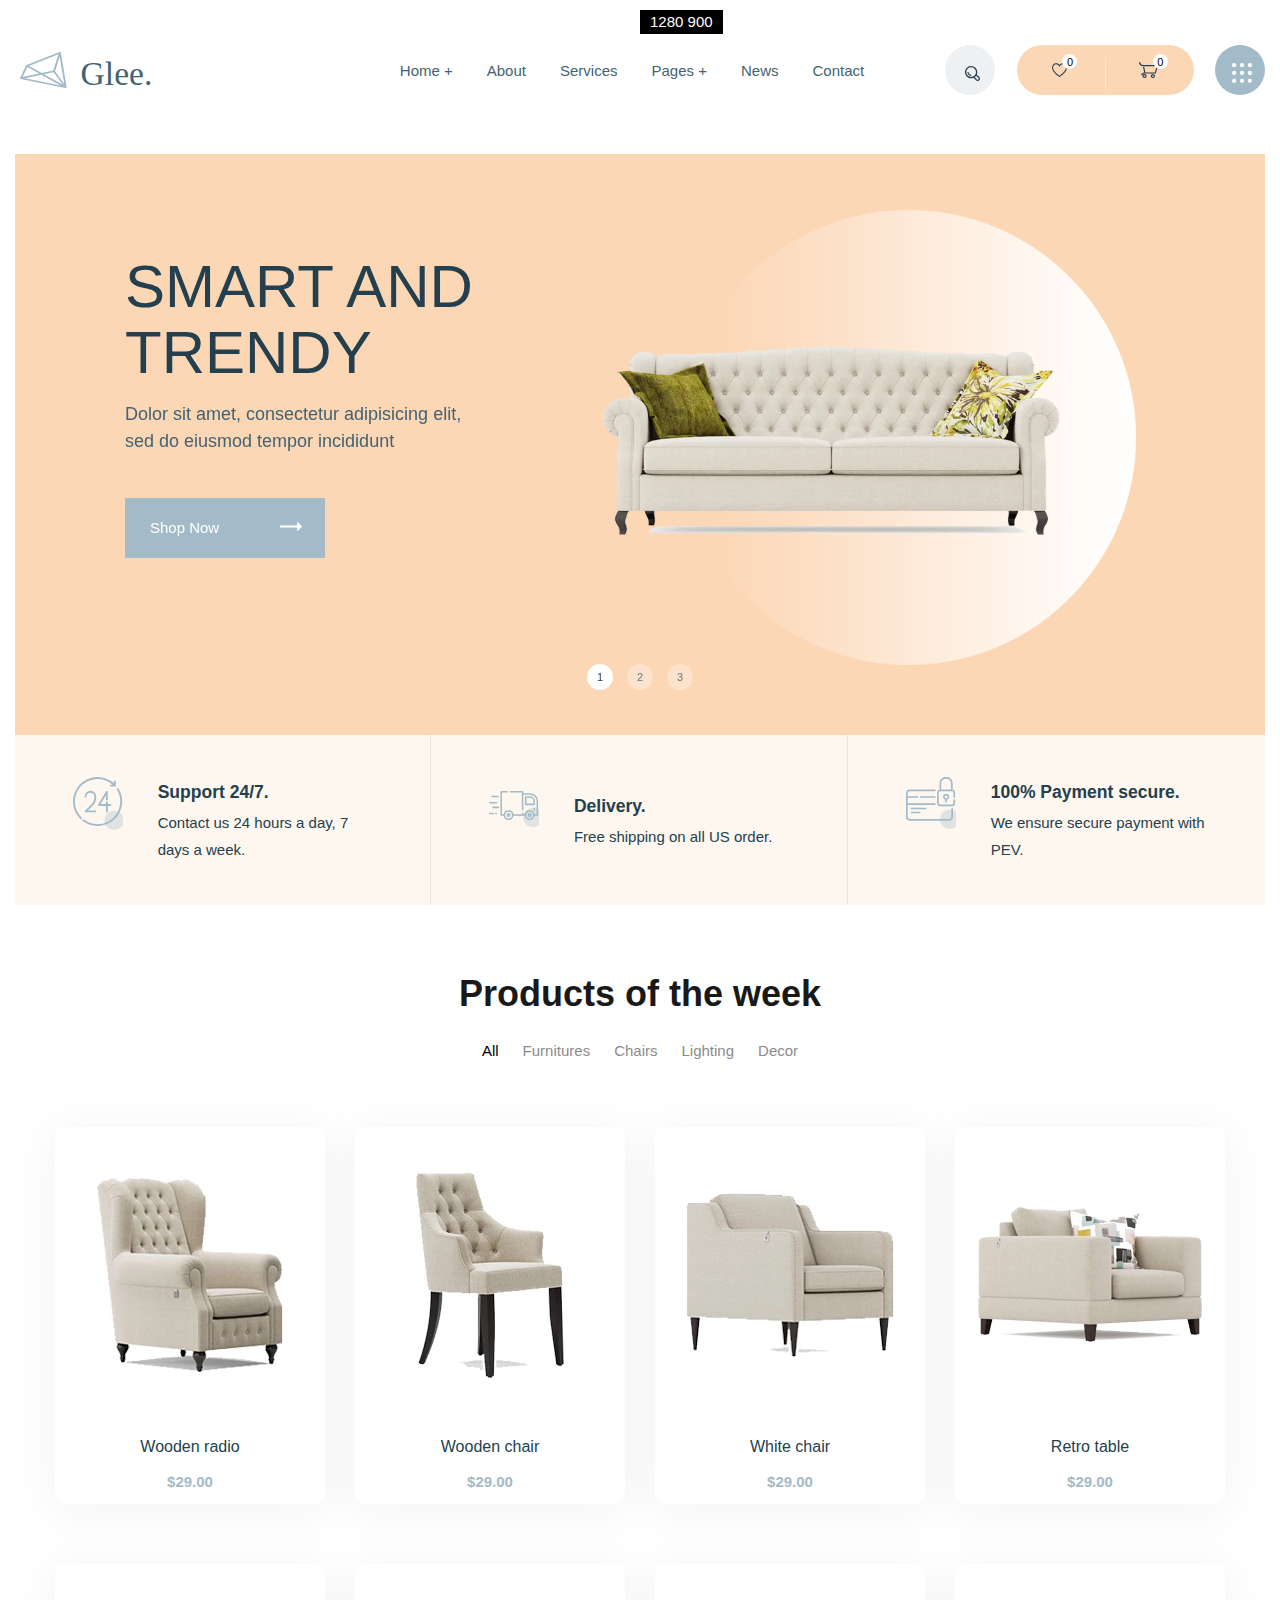
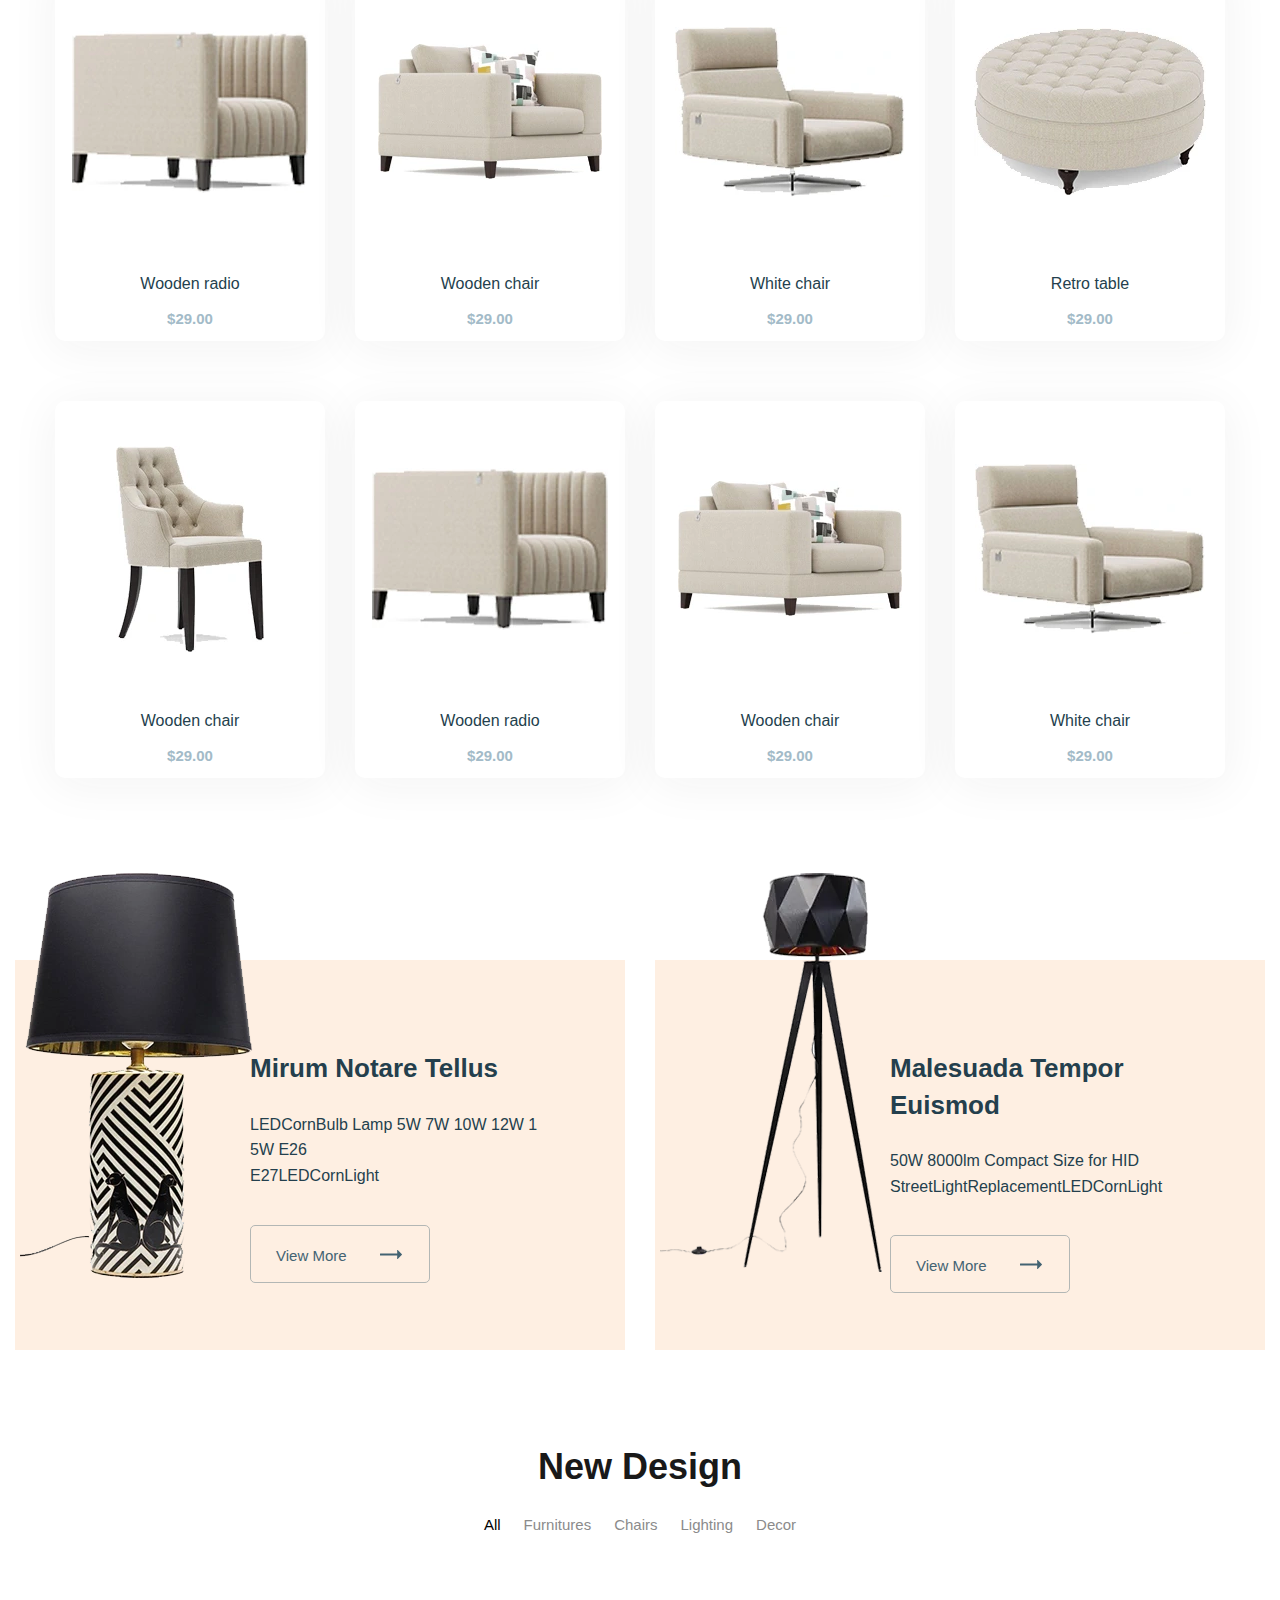
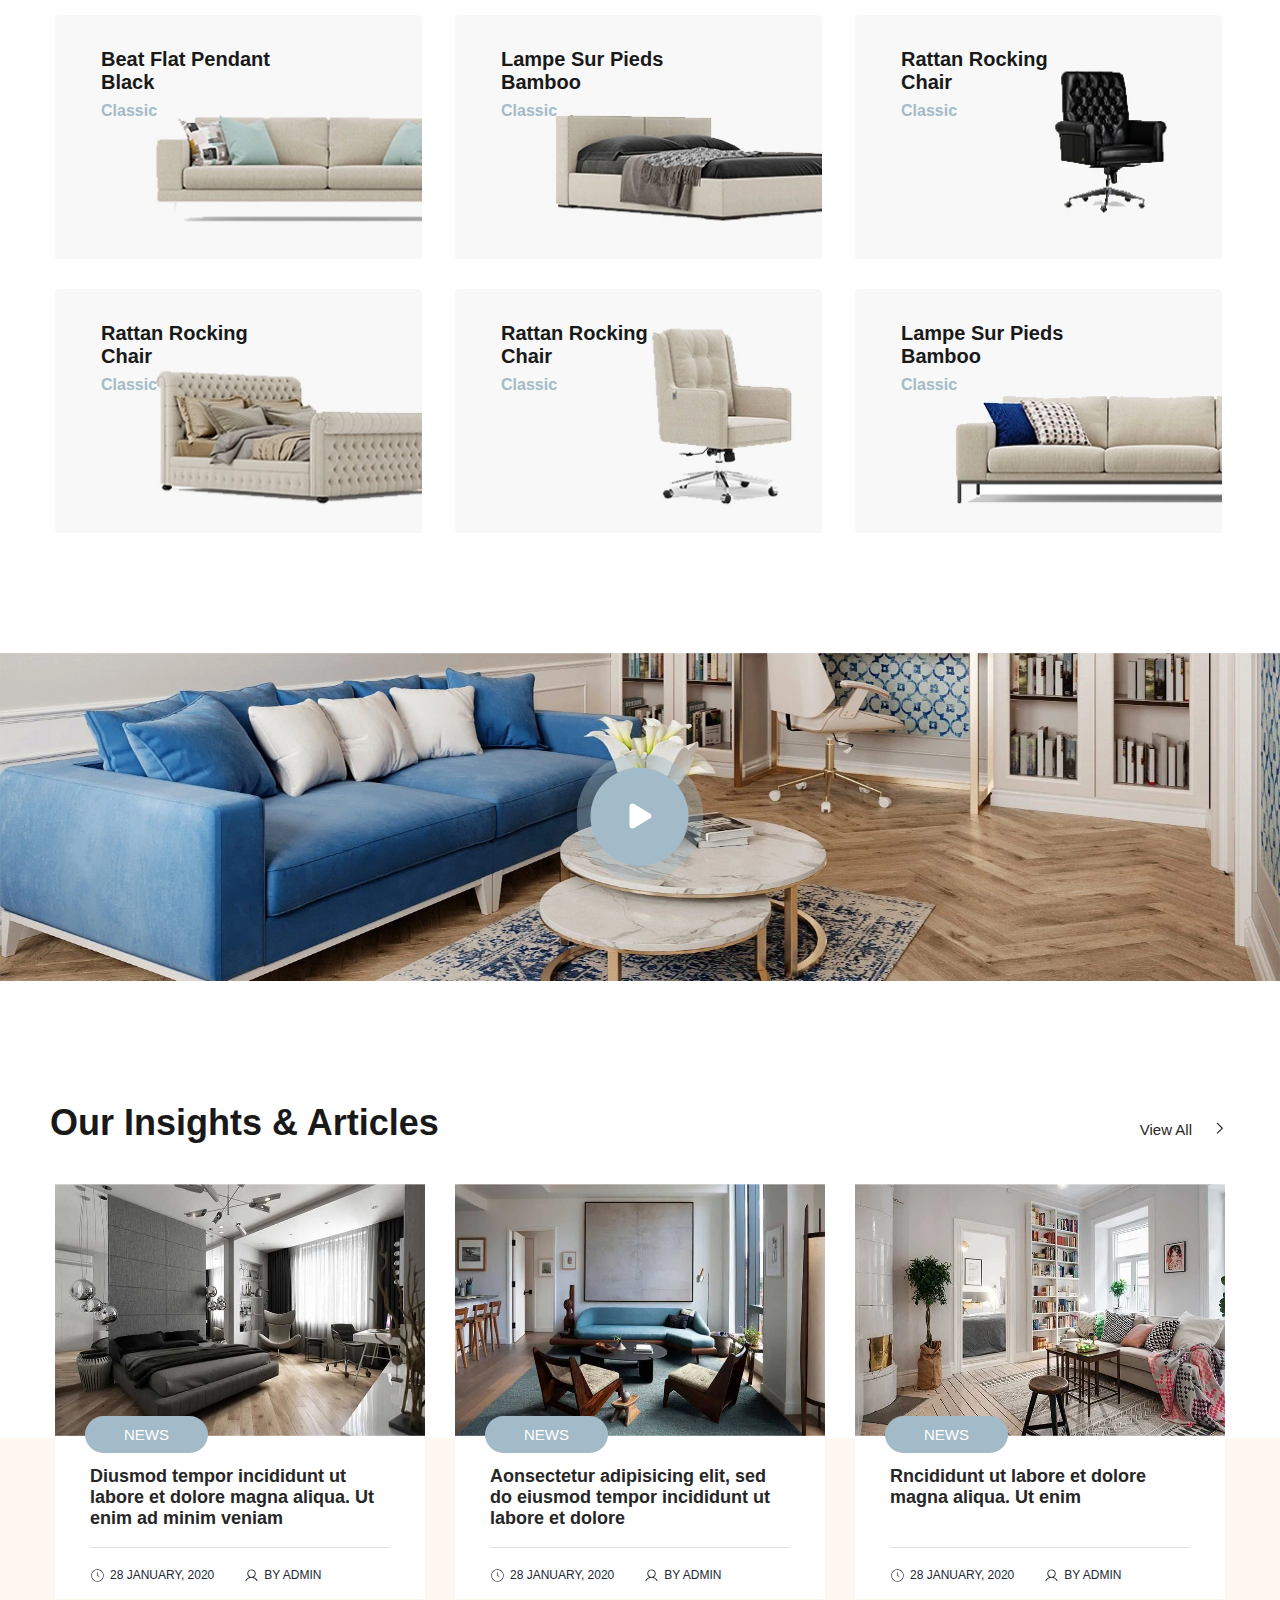
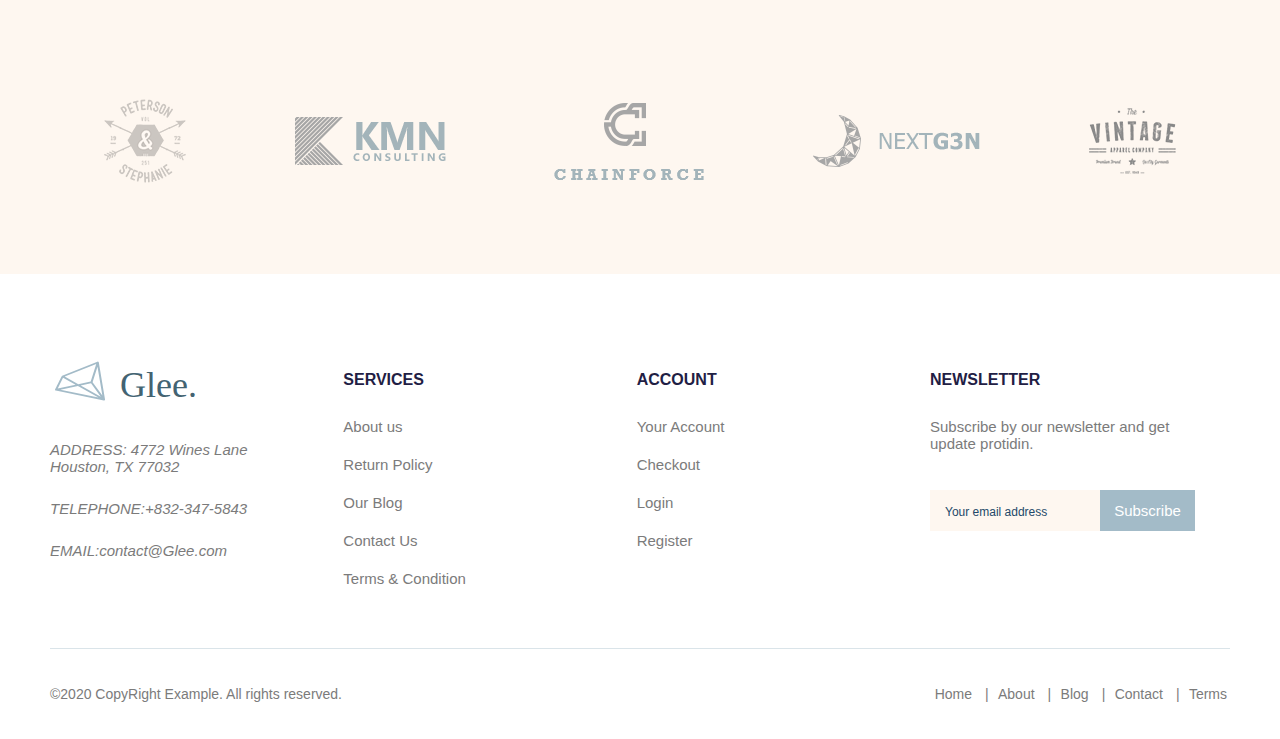
==== commit 53a8629b: "Updates" ====
--- a/index.html
+++ b/index.html
@@ -36,39 +36,261 @@
     <div class="modal-overlay">
 
       <div class="modal modal__card modal__card-heart" data-target="heart-popup">
-        <button class="modal-close-btn" aria-label="close popup">
-          <svg viewBox="0 0 20 20" fill="currentColor" height="1em" width="1em">
-            <path
-              d="M10 8.586L2.929 1.515 1.515 2.929 8.586 10l-7.071 7.071 1.414 1.414L10 11.414l7.071 7.071 1.414-1.414L11.414 10l7.071-7.071-1.414-1.414L10 8.586z">
-            </path>
-          </svg>
-        </button>
-        <p class="modal__card-title">Heart</p>
-        <ul>
-          <li>tovar</li>
-          <li>tovar</li>
-          <li>tovar</li>
-          <li>tovar</li>
-          <li>tovar</li>
+        <div class="modal__card-top">
+          <p class="modal__card-title">Heart</p>
+          <button class="modal-close-btn" aria-label="close popup">
+            <svg viewBox="0 0 20 20" fill="currentColor" height="1em" width="1em">
+              <path
+                d="M10 8.586L2.929 1.515 1.515 2.929 8.586 10l-7.071 7.071 1.414 1.414L10 11.414l7.071 7.071 1.414-1.414L11.414 10l7.071-7.071-1.414-1.414L10 8.586z">
+              </path>
+            </svg>
+          </button>
+        </div>
+
+        <ul class="modal__card-list">
+          <li class="modal__card-item">
+            <div class="modal__card-wrap">
+              <picture>
+                <source srcset="images/product/chair-1.webp" type="image/webp">
+                <source srcset="images/product/chair-1.avif" type="image/avif">
+                <img class="categories-item__img" src="images/product/chair-1.jpg" alt="chair images">
+              </picture>
+              <div class="modal__card-content product-one__content">
+                <h2 class="modal__card-title product-one__title">
+                  Pendant lamp
+                </h2>
+                <div class="modal__card-star product-one__star">
+                  <div class="star" data-rateyo-rating="4"></div>
+                </div>
+                <div class="modal__card-price product-one__price" data-price="23">
+                  23 <span>$</span>
+                </div>
+                <form class="modal__card-form product-one__form" action="#">
+                  <button class="modal__card-btn product-one__btn" type="submit">Add to cart</button>
+                </form>
+              </div>
+            </div>
+          </li>
+          <li class="modal__card-item">
+            <div class="modal__card-wrap">
+              <picture>
+                <source srcset="images/product/chair-2.webp" type="image/webp">
+                <source srcset="images/product/chair-2.avif" type="image/avif">
+                <img class="categories-item__img" src="images/product/chair-2.jpg" alt="chair images">
+              </picture>
+              <div class="modal__card-content product-one__content">
+                <h2 class="modal__card-title product-one__title">
+                  Pendant lamp
+                </h2>
+                <div class="modal__card-star product-one__star">
+                  <div class="star" data-rateyo-rating="4"></div>
+                </div>
+                <div class="modal__card-price product-one__price" data-price="23">
+                  23 <span>$</span>
+                </div>
+                <form class="modal__card-form product-one__form" action="#">
+                  <button class="modal__card-btn product-one__btn" type="submit">Add to cart</button>
+                </form>
+              </div>
+            </div>
+          </li>
+          <li class="modal__card-item">
+            <div class="modal__card-wrap">
+              <picture>
+                <source srcset="images/product/chair-3.webp" type="image/webp">
+                <source srcset="images/product/chair-3.avif" type="image/avif">
+                <img class="categories-item__img" src="images/product/chair-3.jpg" alt="chair images">
+              </picture>
+              <div class="modal__card-content product-one__content">
+                <h2 class="modal__card-title product-one__title">
+                  Pendant lamp
+                </h2>
+                <div class="modal__card-star product-one__star">
+                  <div class="star" data-rateyo-rating="4"></div>
+                </div>
+                <div class="modal__card-price product-one__price" data-price="23">
+                  23 <span>$</span>
+                </div>
+                <form class="modal__card-form product-one__form" action="#">
+                  <button class="modal__card-btn product-one__btn" type="submit">Add to cart</button>
+                </form>
+              </div>
+            </div>
+          </li>
+          <li class="modal__card-item">
+            <div class="modal__card-wrap">
+              <picture>
+                <source srcset="images/product/chair-8.webp" type="image/webp">
+                <source srcset="images/product/chair-8.avif" type="image/avif">
+                <img class="categories-item__img" src="images/product/chair-8.jpg" alt="chair images">
+              </picture>
+              <div class="modal__card-content product-one__content">
+                <h2 class="modal__card-title product-one__title">
+                  Pendant lamp
+                </h2>
+                <div class="modal__card-star product-one__star">
+                  <div class="star" data-rateyo-rating="4"></div>
+                </div>
+                <div class="modal__card-price product-one__price" data-price="23">
+                  23 <span>$</span>
+                </div>
+                <form class="modal__card-form product-one__form" action="#">
+                  <button class="modal__card-btn product-one__btn" type="submit">Add to cart</button>
+                </form>
+              </div>
+            </div>
+          </li>
+
         </ul>
       </div>
 
       <div class="modal modal__card modal__card-cart" data-target="cart-popup">
-        <button class="modal-close-btn" aria-label="close popup">
-          <svg viewBox="0 0 20 20" fill="currentColor" height="1em" width="1em">
-            <path
-              d="M10 8.586L2.929 1.515 1.515 2.929 8.586 10l-7.071 7.071 1.414 1.414L10 11.414l7.071 7.071 1.414-1.414L11.414 10l7.071-7.071-1.414-1.414L10 8.586z">
-            </path>
-          </svg>
-        </button>
-        <p class="modal__card-title">Cart</p>
-        <ul>
-          <li>tovar</li>
-          <li>tovar</li>
-          <li>tovar</li>
-          <li>tovar</li>
-          <li>tovar</li>
+        <div class="modal__card-top">
+          <p class="modal__card-title">Cart</p>
+          <p class="modal__card-cart-count-product">You have added <span>5</span> products</p>
+
+          <button class="modal-close-btn" aria-label="close popup">
+            <svg viewBox="0 0 20 20" fill="currentColor" height="1em" width="1em">
+              <path
+                d="M10 8.586L2.929 1.515 1.515 2.929 8.586 10l-7.071 7.071 1.414 1.414L10 11.414l7.071 7.071 1.414-1.414L11.414 10l7.071-7.071-1.414-1.414L10 8.586z">
+              </path>
+            </svg>
+          </button>
+        </div>
+        <ul class="modal__card-list modal__card-list-cart">
+          <!-- <li class="modal__card-item">
+            <div class="modal__card-wrap">
+              <div class="modal__card-info">
+                <div class="modal__card-img-box">
+                  <picture>
+                    <source srcset="images/product/chair-7.webp" type="image/webp">
+                    <source srcset="images/product/chair-7.avif" type="image/avif">
+                    <img class="modal__card-img" src="images/product/chair-7.jpg" alt="chair images">
+                  </picture>
+                </div>
+                <div class="modal__card-content">
+                  <h2 class="modal__card-title product-one__title">
+                    Pendant lamp
+                  </h2>
+    
+                  <div class="modal__card-price product-one__price">
+                    <span class="modal__card-price-number" data-price="23">23</span>
+                    <span class="modal__card-price-currency">$</span>
+                  </div>
+
+                </div>
+              </div>
+              <form class="modal__card-form product-one__form" action="#">
+                <div class="my-number">
+                  <button class="my-number__minus my-number__button">-</button>
+                  <input class="my-number__input" pattern="-?\d*" type="number" value="1" min="1" max="20">
+                  <button class="my-number__plus my-number__button">+</button>
+                </div>
+
+                <button class="modal__card-btn product-one__btn" type="submit">Add to cart</button>
+              </form>
+            </div>
+          </li>
+          <li class="modal__card-item">
+            <div class="modal__card-wrap">
+              <div class="modal__card-info">
+                <div class="modal__card-img-box">
+                  <picture>
+                    <source srcset="images/product/chair-5.webp" type="image/webp">
+                    <source srcset="images/product/chair-5.avif" type="image/avif">
+                    <img class="modal__card-img" src="images/product/chair-5.jpg" alt="chair images">
+                  </picture>
+                </div>
+                <div class="modal__card-content">
+                  <h2 class="modal__card-title product-one__title">
+                    Pendant lamp
+                  </h2>
+                  <div class="modal__card-price product-one__price">
+                    <span class="modal__card-price-number" data-price="23">23</span>
+                    <span class="modal__card-price-currency">$</span>
+                  </div>
+                </div>
+              </div>
+              <form class="modal__card-form product-one__form" action="#">
+                <div class="my-number">
+                  <button class="my-number__minus my-number__button">-</button>
+                  <input class="my-number__input" pattern="-?\d*" type="number" value="1" min="1" max="20">
+                  <button class="my-number__plus my-number__button">+</button>
+                </div>
+                <button class="modal__card-btn product-one__btn" type="submit">Add to cart</button>
+              </form>
+            </div>
+          </li>
+          <li class="modal__card-item">
+            <div class="modal__card-wrap">
+              <div class="modal__card-info">
+                <div class="modal__card-img-box">
+                  <picture>
+                    <source srcset="images/product/chair-3.webp" type="image/webp">
+                    <source srcset="images/product/chair-3.avif" type="image/avif">
+                    <img class="modal__card-img" src="images/product/chair-3.jpg" alt="chair images">
+                  </picture>
+                </div>
+                <div class="modal__card-content">
+                  <h2 class="modal__card-title product-one__title">
+                    Pendant lamp
+                  </h2>
+                  <div class="modal__card-price product-one__price">
+                    <span class="modal__card-price-number" data-price="23">23</span>
+                    <span class="modal__card-price-currency">$</span>
+                  </div>
+                </div>
+              </div>
+              <form class="modal__card-form product-one__form" action="#">
+                <div class="my-number">
+                  <button class="my-number__minus my-number__button">-</button>
+                  <input class="my-number__input" pattern="-?\d*" type="number" value="1" min="1" max="20">
+                  <button class="my-number__plus my-number__button">+</button>
+                </div>
+                <button class="modal__card-btn product-one__btn" type="submit">Add to cart</button>
+              </form>
+            </div>
+          </li>
+          <li class="modal__card-item">
+            <div class="modal__card-wrap">
+              <div class="modal__card-info">
+                <div class="modal__card-img-box">
+                  <picture>
+                    <source srcset="images/product/chair-6.webp" type="image/webp">
+                    <source srcset="images/product/chair-6.avif" type="image/avif">
+                    <img class="modal__card-img" src="images/product/chair-6.jpg" alt="chair images">
+                  </picture>
+                </div>
+                <div class="modal__card-content">
+                  <h2 class="modal__card-title product-one__title">
+                    Pendant lamp
+                  </h2>
+                  <div class="modal__card-price product-one__price">
+                    <span class="modal__card-price-number" data-price="23">23</span>
+                    <span class="modal__card-price-currency">$</span>
+                  </div>
+                </div>
+              </div>
+              <form class="modal__card-form product-one__form" action="#">
+                <div class="my-number">
+                  <button class="my-number__minus my-number__button">-</button>
+                  <input class="my-number__input" pattern="-?\d*" type="number" value="1" min="1" max="20">
+                  <button class="my-number__plus my-number__button">+</button>
+                </div>
+                <button class="modal__card-btn product-one__btn" type="submit">Add to cart</button>
+              </form>
+            </div>
+          </li> -->
         </ul>
+        <div class="modal__card-bottom">
+          <button class="modal__card-shopping">continue shopping</button>
+          <div class="modal__card-order">
+            <div class="modal__card-sum">
+              2500$
+            </div>
+            <button class="modal__card-submit">to order</button>
+          </div>
+        </div>
 
       </div>
 
@@ -123,11 +345,11 @@
               <img class="user-nav__link-img" src="images/header/icons/search.svg" alt="search icon">
             </button>
             <div class="user-nav__inner">
-              <button class="user-nav__inner-link btn-modal" data-path="heart-popup">
+              <button class="user-nav__inner-link user-nav__inner-heart btn-modal" data-path="heart-popup">
                 <img class="user-nav__link-img" src="images/header/icons/heart.svg" alt="heart icon">
                 <span class="user-nav__num">0</span>
               </button>
-              <button class="user-nav__inner-link btn-modal" data-path="cart-popup">
+              <button class="user-nav__inner-link user-nav__inner-cart btn-modal" data-path="cart-popup">
                 <img class="user-nav__link-img" src="images/header/icons/cart.svg" alt="cart icon">
                 <span class="user-nav__num">0</span>
               </button>
@@ -262,7 +484,7 @@
 
 
                 <ul class="shop-content-inner">
-                  <li class="categories-item mix class-a">
+                  <li class="categories-item mix class-a" data-id="1">
                     <div class="categories-item__img-box">
                       <a href="product.html">
                         <picture>
@@ -275,19 +497,20 @@
                     <a class="categories-item__title" href="#">Wooden radio</a>
                     <span class="categories-item__prise">$29.00</span>
                     <div class="categories-item__hover-links">
-                      <button class="button-focus">
+                      <button class="button-focus button-favorites" aria-label="Add to favorites" role="button"
+                        aria-pressed="false">
                         <svg width="22px" height="18px">
                           <path fill-rule="evenodd" fill="rgb(163, 187, 200)"
                             d="M21.990,5.820 C21.907,4.269 21.250,2.813 20.141,1.720 C19.016,0.610 17.545,-0.001 16.002,-0.001 C13.691,-0.001 12.054,1.784 11.175,2.744 C11.125,2.798 11.071,2.857 11.019,2.913 C10.991,2.882 10.963,2.849 10.936,2.819 C10.132,1.903 8.460,-0.001 5.998,-0.001 C4.455,-0.001 2.985,0.610 1.859,1.720 C0.750,2.813 0.093,4.269 0.010,5.820 C-0.072,7.361 0.320,8.700 1.281,10.158 C2.142,11.466 4.385,13.532 6.044,14.906 C7.749,16.317 9.994,17.999 11.009,17.999 C12.041,17.999 14.278,16.319 15.974,14.912 C17.620,13.545 19.850,11.480 20.720,10.158 C21.366,9.174 22.095,7.792 21.990,5.820 ZM19.614,9.430 C18.982,10.391 17.202,12.166 15.183,13.848 C12.777,15.852 11.352,16.643 11.011,16.674 C10.669,16.639 9.241,15.841 6.823,13.831 C4.793,12.145 3.010,10.377 2.386,9.429 C1.591,8.223 1.266,7.132 1.332,5.891 C1.467,3.372 3.560,1.322 5.998,1.322 C7.861,1.322 9.214,2.864 9.941,3.692 C10.369,4.180 10.604,4.447 11.000,4.447 C11.409,4.447 11.672,4.161 12.151,3.638 C12.945,2.772 14.273,1.322 16.002,1.322 C18.440,1.322 20.533,3.372 20.668,5.891 C20.735,7.145 20.420,8.204 19.614,9.430 Z" />
-                        </svg>
-                      </button>
-                      <button class="button-focus">
+                        </svg></button>
+                      <button class="button-focus" aria-label="Find products" role="button" aria-haspopup="true">
                         <svg width="20px" height="20px">
                           <path fill-rule="evenodd" fill="rgb(163, 187, 200)"
                             d="M19.450,19.448 C18.719,20.181 17.531,20.181 16.799,19.448 L12.211,14.860 C13.274,14.178 14.178,13.272 14.862,12.209 L19.450,16.798 C20.183,17.530 20.183,18.718 19.450,19.448 ZM7.500,14.999 C3.358,14.999 -0.000,11.640 -0.000,7.499 C-0.000,3.357 3.358,-0.002 7.500,-0.002 C11.642,-0.002 15.000,3.357 15.000,7.499 C15.000,11.640 11.642,14.999 7.500,14.999 ZM7.500,1.873 C4.398,1.873 1.875,4.397 1.875,7.499 C1.875,10.601 4.398,13.123 7.500,13.123 C10.602,13.123 13.125,10.601 13.125,7.499 C13.125,4.397 10.602,1.873 7.500,1.873 ZM4.375,7.499 L3.125,7.499 C3.125,5.087 5.088,3.123 7.500,3.123 L7.500,4.374 C5.777,4.374 4.375,5.776 4.375,7.499 Z" />
                         </svg>
                       </button>
-                      <button class="button-focus">
+                      <button class="button-focus button-cart " aria-label="Add to cart" role="button"
+                        aria-haspopup="true">
                         <svg width="22px" height="20px">
                           <path fill-rule="evenodd" fill="rgb(255, 255, 255)"
                             d="M21.934,5.216 L18.217,13.776 C18.082,14.075 17.797,14.264 17.471,14.264 L7.257,14.264 C6.891,14.264 6.565,14.020 6.470,13.667 L3.147,1.629 L0.814,1.629 C0.366,1.629 -0.000,1.262 -0.000,0.814 C-0.000,0.365 0.366,-0.002 0.814,-0.002 L3.757,-0.002 C4.124,-0.002 4.449,0.243 4.544,0.596 L7.867,12.634 L16.929,12.634 L19.940,5.705 L9.902,5.705 C9.454,5.705 9.088,5.338 9.088,4.889 C9.088,4.440 9.454,4.074 9.902,4.074 L21.188,4.074 C21.459,4.074 21.717,4.211 21.866,4.440 C22.015,4.673 22.043,4.957 21.934,5.216 ZM6.484,16.303 C7.501,16.303 8.329,17.131 8.329,18.150 C8.329,19.169 7.501,19.999 6.484,19.999 C5.466,19.999 4.639,19.169 4.639,18.150 C4.639,17.131 5.466,16.303 6.484,16.303 ZM17.892,16.303 C18.909,16.235 19.791,17.009 19.859,18.015 C19.886,18.517 19.737,18.994 19.411,19.360 C19.085,19.740 18.638,19.958 18.149,19.999 C18.109,19.999 18.055,19.999 18.014,19.999 C17.051,19.999 16.250,19.238 16.183,18.273 C16.115,17.267 16.874,16.371 17.892,16.303 Z" />
@@ -295,7 +518,7 @@
                       </button>
                     </div>
                   </li>
-                  <li class="categories-item mix class-b">
+                  <li class="categories-item mix class-b" data-id="2">
                     <div class="categories-item__img-box">
                       <a href="product.html">
                         <picture>
@@ -308,18 +531,20 @@
                     <a class="categories-item__title" href="#">Wooden chair</a>
                     <span class="categories-item__prise">$29.00</span>
                     <div class="categories-item__hover-links">
-                      <button class="button-focus">
+                      <button class="button-focus button-favorites" aria-label="Add to favorites" role="button"
+                        aria-pressed="false">
                         <svg width="22px" height="18px">
                           <path fill-rule="evenodd" fill="rgb(163, 187, 200)"
                             d="M21.990,5.820 C21.907,4.269 21.250,2.813 20.141,1.720 C19.016,0.610 17.545,-0.001 16.002,-0.001 C13.691,-0.001 12.054,1.784 11.175,2.744 C11.125,2.798 11.071,2.857 11.019,2.913 C10.991,2.882 10.963,2.849 10.936,2.819 C10.132,1.903 8.460,-0.001 5.998,-0.001 C4.455,-0.001 2.985,0.610 1.859,1.720 C0.750,2.813 0.093,4.269 0.010,5.820 C-0.072,7.361 0.320,8.700 1.281,10.158 C2.142,11.466 4.385,13.532 6.044,14.906 C7.749,16.317 9.994,17.999 11.009,17.999 C12.041,17.999 14.278,16.319 15.974,14.912 C17.620,13.545 19.850,11.480 20.720,10.158 C21.366,9.174 22.095,7.792 21.990,5.820 ZM19.614,9.430 C18.982,10.391 17.202,12.166 15.183,13.848 C12.777,15.852 11.352,16.643 11.011,16.674 C10.669,16.639 9.241,15.841 6.823,13.831 C4.793,12.145 3.010,10.377 2.386,9.429 C1.591,8.223 1.266,7.132 1.332,5.891 C1.467,3.372 3.560,1.322 5.998,1.322 C7.861,1.322 9.214,2.864 9.941,3.692 C10.369,4.180 10.604,4.447 11.000,4.447 C11.409,4.447 11.672,4.161 12.151,3.638 C12.945,2.772 14.273,1.322 16.002,1.322 C18.440,1.322 20.533,3.372 20.668,5.891 C20.735,7.145 20.420,8.204 19.614,9.430 Z" />
                         </svg></button>
-                      <button class="button-focus">
+                      <button class="button-focus" aria-label="Find products" role="button" aria-haspopup="true">
                         <svg width="20px" height="20px">
                           <path fill-rule="evenodd" fill="rgb(163, 187, 200)"
                             d="M19.450,19.448 C18.719,20.181 17.531,20.181 16.799,19.448 L12.211,14.860 C13.274,14.178 14.178,13.272 14.862,12.209 L19.450,16.798 C20.183,17.530 20.183,18.718 19.450,19.448 ZM7.500,14.999 C3.358,14.999 -0.000,11.640 -0.000,7.499 C-0.000,3.357 3.358,-0.002 7.500,-0.002 C11.642,-0.002 15.000,3.357 15.000,7.499 C15.000,11.640 11.642,14.999 7.500,14.999 ZM7.500,1.873 C4.398,1.873 1.875,4.397 1.875,7.499 C1.875,10.601 4.398,13.123 7.500,13.123 C10.602,13.123 13.125,10.601 13.125,7.499 C13.125,4.397 10.602,1.873 7.500,1.873 ZM4.375,7.499 L3.125,7.499 C3.125,5.087 5.088,3.123 7.500,3.123 L7.500,4.374 C5.777,4.374 4.375,5.776 4.375,7.499 Z" />
                         </svg>
                       </button>
-                      <button class="button-focus">
+                      <button class="button-focus button-cart " aria-label="Add to cart" role="button"
+                        aria-haspopup="true">
                         <svg width="22px" height="20px">
                           <path fill-rule="evenodd" fill="rgb(255, 255, 255)"
                             d="M21.934,5.216 L18.217,13.776 C18.082,14.075 17.797,14.264 17.471,14.264 L7.257,14.264 C6.891,14.264 6.565,14.020 6.470,13.667 L3.147,1.629 L0.814,1.629 C0.366,1.629 -0.000,1.262 -0.000,0.814 C-0.000,0.365 0.366,-0.002 0.814,-0.002 L3.757,-0.002 C4.124,-0.002 4.449,0.243 4.544,0.596 L7.867,12.634 L16.929,12.634 L19.940,5.705 L9.902,5.705 C9.454,5.705 9.088,5.338 9.088,4.889 C9.088,4.440 9.454,4.074 9.902,4.074 L21.188,4.074 C21.459,4.074 21.717,4.211 21.866,4.440 C22.015,4.673 22.043,4.957 21.934,5.216 ZM6.484,16.303 C7.501,16.303 8.329,17.131 8.329,18.150 C8.329,19.169 7.501,19.999 6.484,19.999 C5.466,19.999 4.639,19.169 4.639,18.150 C4.639,17.131 5.466,16.303 6.484,16.303 ZM17.892,16.303 C18.909,16.235 19.791,17.009 19.859,18.015 C19.886,18.517 19.737,18.994 19.411,19.360 C19.085,19.740 18.638,19.958 18.149,19.999 C18.109,19.999 18.055,19.999 18.014,19.999 C17.051,19.999 16.250,19.238 16.183,18.273 C16.115,17.267 16.874,16.371 17.892,16.303 Z" />
@@ -327,7 +552,7 @@
                       </button>
                     </div>
                   </li>
-                  <li class="categories-item mix class-a">
+                  <li class="categories-item mix class-a" data-id="3">
                     <div class="categories-item__img-box">
                       <a href="product.html">
                         <picture>
@@ -340,18 +565,20 @@
                     <a class="categories-item__title" href="#">White chair</a>
                     <span class="categories-item__prise">$29.00</span>
                     <div class="categories-item__hover-links">
-                      <button class="button-focus">
+                      <button class="button-focus button-favorites" aria-label="Add to favorites" role="button"
+                        aria-pressed="false">
                         <svg width="22px" height="18px">
                           <path fill-rule="evenodd" fill="rgb(163, 187, 200)"
                             d="M21.990,5.820 C21.907,4.269 21.250,2.813 20.141,1.720 C19.016,0.610 17.545,-0.001 16.002,-0.001 C13.691,-0.001 12.054,1.784 11.175,2.744 C11.125,2.798 11.071,2.857 11.019,2.913 C10.991,2.882 10.963,2.849 10.936,2.819 C10.132,1.903 8.460,-0.001 5.998,-0.001 C4.455,-0.001 2.985,0.610 1.859,1.720 C0.750,2.813 0.093,4.269 0.010,5.820 C-0.072,7.361 0.320,8.700 1.281,10.158 C2.142,11.466 4.385,13.532 6.044,14.906 C7.749,16.317 9.994,17.999 11.009,17.999 C12.041,17.999 14.278,16.319 15.974,14.912 C17.620,13.545 19.850,11.480 20.720,10.158 C21.366,9.174 22.095,7.792 21.990,5.820 ZM19.614,9.430 C18.982,10.391 17.202,12.166 15.183,13.848 C12.777,15.852 11.352,16.643 11.011,16.674 C10.669,16.639 9.241,15.841 6.823,13.831 C4.793,12.145 3.010,10.377 2.386,9.429 C1.591,8.223 1.266,7.132 1.332,5.891 C1.467,3.372 3.560,1.322 5.998,1.322 C7.861,1.322 9.214,2.864 9.941,3.692 C10.369,4.180 10.604,4.447 11.000,4.447 C11.409,4.447 11.672,4.161 12.151,3.638 C12.945,2.772 14.273,1.322 16.002,1.322 C18.440,1.322 20.533,3.372 20.668,5.891 C20.735,7.145 20.420,8.204 19.614,9.430 Z" />
                         </svg></button>
-                      <button class="button-focus">
+                      <button class="button-focus" aria-label="Find products" role="button" aria-haspopup="true">
                         <svg width="20px" height="20px">
                           <path fill-rule="evenodd" fill="rgb(163, 187, 200)"
                             d="M19.450,19.448 C18.719,20.181 17.531,20.181 16.799,19.448 L12.211,14.860 C13.274,14.178 14.178,13.272 14.862,12.209 L19.450,16.798 C20.183,17.530 20.183,18.718 19.450,19.448 ZM7.500,14.999 C3.358,14.999 -0.000,11.640 -0.000,7.499 C-0.000,3.357 3.358,-0.002 7.500,-0.002 C11.642,-0.002 15.000,3.357 15.000,7.499 C15.000,11.640 11.642,14.999 7.500,14.999 ZM7.500,1.873 C4.398,1.873 1.875,4.397 1.875,7.499 C1.875,10.601 4.398,13.123 7.500,13.123 C10.602,13.123 13.125,10.601 13.125,7.499 C13.125,4.397 10.602,1.873 7.500,1.873 ZM4.375,7.499 L3.125,7.499 C3.125,5.087 5.088,3.123 7.500,3.123 L7.500,4.374 C5.777,4.374 4.375,5.776 4.375,7.499 Z" />
                         </svg>
                       </button>
-                      <button class="button-focus">
+                      <button class="button-focus button-cart " aria-label="Add to cart" role="button"
+                        aria-haspopup="true">
                         <svg width="22px" height="20px">
                           <path fill-rule="evenodd" fill="rgb(255, 255, 255)"
                             d="M21.934,5.216 L18.217,13.776 C18.082,14.075 17.797,14.264 17.471,14.264 L7.257,14.264 C6.891,14.264 6.565,14.020 6.470,13.667 L3.147,1.629 L0.814,1.629 C0.366,1.629 -0.000,1.262 -0.000,0.814 C-0.000,0.365 0.366,-0.002 0.814,-0.002 L3.757,-0.002 C4.124,-0.002 4.449,0.243 4.544,0.596 L7.867,12.634 L16.929,12.634 L19.940,5.705 L9.902,5.705 C9.454,5.705 9.088,5.338 9.088,4.889 C9.088,4.440 9.454,4.074 9.902,4.074 L21.188,4.074 C21.459,4.074 21.717,4.211 21.866,4.440 C22.015,4.673 22.043,4.957 21.934,5.216 ZM6.484,16.303 C7.501,16.303 8.329,17.131 8.329,18.150 C8.329,19.169 7.501,19.999 6.484,19.999 C5.466,19.999 4.639,19.169 4.639,18.150 C4.639,17.131 5.466,16.303 6.484,16.303 ZM17.892,16.303 C18.909,16.235 19.791,17.009 19.859,18.015 C19.886,18.517 19.737,18.994 19.411,19.360 C19.085,19.740 18.638,19.958 18.149,19.999 C18.109,19.999 18.055,19.999 18.014,19.999 C17.051,19.999 16.250,19.238 16.183,18.273 C16.115,17.267 16.874,16.371 17.892,16.303 Z" />
@@ -359,7 +586,7 @@
                       </button>
                     </div>
                   </li>
-                  <li class="categories-item  mix class-d">
+                  <li class="categories-item  mix class-d" data-id="4">
                     <div class="categories-item__img-box">
                       <a href="product.html">
                         <picture>
@@ -372,18 +599,20 @@
                     <a class="categories-item__title" href="#">Retro table</a>
                     <span class="categories-item__prise">$29.00</span>
                     <div class="categories-item__hover-links">
-                      <button class="button-focus">
+                      <button class="button-focus button-favorites" aria-label="Add to favorites" role="button"
+                        aria-pressed="false">
                         <svg width="22px" height="18px">
                           <path fill-rule="evenodd" fill="rgb(163, 187, 200)"
                             d="M21.990,5.820 C21.907,4.269 21.250,2.813 20.141,1.720 C19.016,0.610 17.545,-0.001 16.002,-0.001 C13.691,-0.001 12.054,1.784 11.175,2.744 C11.125,2.798 11.071,2.857 11.019,2.913 C10.991,2.882 10.963,2.849 10.936,2.819 C10.132,1.903 8.460,-0.001 5.998,-0.001 C4.455,-0.001 2.985,0.610 1.859,1.720 C0.750,2.813 0.093,4.269 0.010,5.820 C-0.072,7.361 0.320,8.700 1.281,10.158 C2.142,11.466 4.385,13.532 6.044,14.906 C7.749,16.317 9.994,17.999 11.009,17.999 C12.041,17.999 14.278,16.319 15.974,14.912 C17.620,13.545 19.850,11.480 20.720,10.158 C21.366,9.174 22.095,7.792 21.990,5.820 ZM19.614,9.430 C18.982,10.391 17.202,12.166 15.183,13.848 C12.777,15.852 11.352,16.643 11.011,16.674 C10.669,16.639 9.241,15.841 6.823,13.831 C4.793,12.145 3.010,10.377 2.386,9.429 C1.591,8.223 1.266,7.132 1.332,5.891 C1.467,3.372 3.560,1.322 5.998,1.322 C7.861,1.322 9.214,2.864 9.941,3.692 C10.369,4.180 10.604,4.447 11.000,4.447 C11.409,4.447 11.672,4.161 12.151,3.638 C12.945,2.772 14.273,1.322 16.002,1.322 C18.440,1.322 20.533,3.372 20.668,5.891 C20.735,7.145 20.420,8.204 19.614,9.430 Z" />
                         </svg></button>
-                      <button class="button-focus">
+                      <button class="button-focus" aria-label="Find products" role="button" aria-haspopup="true">
                         <svg width="20px" height="20px">
                           <path fill-rule="evenodd" fill="rgb(163, 187, 200)"
                             d="M19.450,19.448 C18.719,20.181 17.531,20.181 16.799,19.448 L12.211,14.860 C13.274,14.178 14.178,13.272 14.862,12.209 L19.450,16.798 C20.183,17.530 20.183,18.718 19.450,19.448 ZM7.500,14.999 C3.358,14.999 -0.000,11.640 -0.000,7.499 C-0.000,3.357 3.358,-0.002 7.500,-0.002 C11.642,-0.002 15.000,3.357 15.000,7.499 C15.000,11.640 11.642,14.999 7.500,14.999 ZM7.500,1.873 C4.398,1.873 1.875,4.397 1.875,7.499 C1.875,10.601 4.398,13.123 7.500,13.123 C10.602,13.123 13.125,10.601 13.125,7.499 C13.125,4.397 10.602,1.873 7.500,1.873 ZM4.375,7.499 L3.125,7.499 C3.125,5.087 5.088,3.123 7.500,3.123 L7.500,4.374 C5.777,4.374 4.375,5.776 4.375,7.499 Z" />
                         </svg>
                       </button>
-                      <button class="button-focus">
+                      <button class="button-focus button-cart " aria-label="Add to cart" role="button"
+                        aria-haspopup="true">
                         <svg width="22px" height="20px">
                           <path fill-rule="evenodd" fill="rgb(255, 255, 255)"
                             d="M21.934,5.216 L18.217,13.776 C18.082,14.075 17.797,14.264 17.471,14.264 L7.257,14.264 C6.891,14.264 6.565,14.020 6.470,13.667 L3.147,1.629 L0.814,1.629 C0.366,1.629 -0.000,1.262 -0.000,0.814 C-0.000,0.365 0.366,-0.002 0.814,-0.002 L3.757,-0.002 C4.124,-0.002 4.449,0.243 4.544,0.596 L7.867,12.634 L16.929,12.634 L19.940,5.705 L9.902,5.705 C9.454,5.705 9.088,5.338 9.088,4.889 C9.088,4.440 9.454,4.074 9.902,4.074 L21.188,4.074 C21.459,4.074 21.717,4.211 21.866,4.440 C22.015,4.673 22.043,4.957 21.934,5.216 ZM6.484,16.303 C7.501,16.303 8.329,17.131 8.329,18.150 C8.329,19.169 7.501,19.999 6.484,19.999 C5.466,19.999 4.639,19.169 4.639,18.150 C4.639,17.131 5.466,16.303 6.484,16.303 ZM17.892,16.303 C18.909,16.235 19.791,17.009 19.859,18.015 C19.886,18.517 19.737,18.994 19.411,19.360 C19.085,19.740 18.638,19.958 18.149,19.999 C18.109,19.999 18.055,19.999 18.014,19.999 C17.051,19.999 16.250,19.238 16.183,18.273 C16.115,17.267 16.874,16.371 17.892,16.303 Z" />
@@ -391,7 +620,7 @@
                       </button>
                     </div>
                   </li>
-                  <li class="categories-item mix class-a">
+                  <li class="categories-item mix class-a" data-id="5">
                     <div class="categories-item__img-box">
                       <a href="product.html">
                         <picture>
@@ -404,18 +633,20 @@
                     <a class="categories-item__title" href="#">Wooden radio</a>
                     <span class="categories-item__prise">$29.00</span>
                     <div class="categories-item__hover-links">
-                      <button class="button-focus">
+                      <button class="button-focus button-favorites" aria-label="Add to favorites" role="button"
+                        aria-pressed="false">
                         <svg width="22px" height="18px">
                           <path fill-rule="evenodd" fill="rgb(163, 187, 200)"
                             d="M21.990,5.820 C21.907,4.269 21.250,2.813 20.141,1.720 C19.016,0.610 17.545,-0.001 16.002,-0.001 C13.691,-0.001 12.054,1.784 11.175,2.744 C11.125,2.798 11.071,2.857 11.019,2.913 C10.991,2.882 10.963,2.849 10.936,2.819 C10.132,1.903 8.460,-0.001 5.998,-0.001 C4.455,-0.001 2.985,0.610 1.859,1.720 C0.750,2.813 0.093,4.269 0.010,5.820 C-0.072,7.361 0.320,8.700 1.281,10.158 C2.142,11.466 4.385,13.532 6.044,14.906 C7.749,16.317 9.994,17.999 11.009,17.999 C12.041,17.999 14.278,16.319 15.974,14.912 C17.620,13.545 19.850,11.480 20.720,10.158 C21.366,9.174 22.095,7.792 21.990,5.820 ZM19.614,9.430 C18.982,10.391 17.202,12.166 15.183,13.848 C12.777,15.852 11.352,16.643 11.011,16.674 C10.669,16.639 9.241,15.841 6.823,13.831 C4.793,12.145 3.010,10.377 2.386,9.429 C1.591,8.223 1.266,7.132 1.332,5.891 C1.467,3.372 3.560,1.322 5.998,1.322 C7.861,1.322 9.214,2.864 9.941,3.692 C10.369,4.180 10.604,4.447 11.000,4.447 C11.409,4.447 11.672,4.161 12.151,3.638 C12.945,2.772 14.273,1.322 16.002,1.322 C18.440,1.322 20.533,3.372 20.668,5.891 C20.735,7.145 20.420,8.204 19.614,9.430 Z" />
                         </svg></button>
-                      <button class="button-focus">
+                      <button class="button-focus" aria-label="Find products" role="button" aria-haspopup="true">
                         <svg width="20px" height="20px">
                           <path fill-rule="evenodd" fill="rgb(163, 187, 200)"
                             d="M19.450,19.448 C18.719,20.181 17.531,20.181 16.799,19.448 L12.211,14.860 C13.274,14.178 14.178,13.272 14.862,12.209 L19.450,16.798 C20.183,17.530 20.183,18.718 19.450,19.448 ZM7.500,14.999 C3.358,14.999 -0.000,11.640 -0.000,7.499 C-0.000,3.357 3.358,-0.002 7.500,-0.002 C11.642,-0.002 15.000,3.357 15.000,7.499 C15.000,11.640 11.642,14.999 7.500,14.999 ZM7.500,1.873 C4.398,1.873 1.875,4.397 1.875,7.499 C1.875,10.601 4.398,13.123 7.500,13.123 C10.602,13.123 13.125,10.601 13.125,7.499 C13.125,4.397 10.602,1.873 7.500,1.873 ZM4.375,7.499 L3.125,7.499 C3.125,5.087 5.088,3.123 7.500,3.123 L7.500,4.374 C5.777,4.374 4.375,5.776 4.375,7.499 Z" />
                         </svg>
                       </button>
-                      <button class="button-focus">
+                      <button class="button-focus button-cart " aria-label="Add to cart" role="button"
+                        aria-haspopup="true">
                         <svg width="22px" height="20px">
                           <path fill-rule="evenodd" fill="rgb(255, 255, 255)"
                             d="M21.934,5.216 L18.217,13.776 C18.082,14.075 17.797,14.264 17.471,14.264 L7.257,14.264 C6.891,14.264 6.565,14.020 6.470,13.667 L3.147,1.629 L0.814,1.629 C0.366,1.629 -0.000,1.262 -0.000,0.814 C-0.000,0.365 0.366,-0.002 0.814,-0.002 L3.757,-0.002 C4.124,-0.002 4.449,0.243 4.544,0.596 L7.867,12.634 L16.929,12.634 L19.940,5.705 L9.902,5.705 C9.454,5.705 9.088,5.338 9.088,4.889 C9.088,4.440 9.454,4.074 9.902,4.074 L21.188,4.074 C21.459,4.074 21.717,4.211 21.866,4.440 C22.015,4.673 22.043,4.957 21.934,5.216 ZM6.484,16.303 C7.501,16.303 8.329,17.131 8.329,18.150 C8.329,19.169 7.501,19.999 6.484,19.999 C5.466,19.999 4.639,19.169 4.639,18.150 C4.639,17.131 5.466,16.303 6.484,16.303 ZM17.892,16.303 C18.909,16.235 19.791,17.009 19.859,18.015 C19.886,18.517 19.737,18.994 19.411,19.360 C19.085,19.740 18.638,19.958 18.149,19.999 C18.109,19.999 18.055,19.999 18.014,19.999 C17.051,19.999 16.250,19.238 16.183,18.273 C16.115,17.267 16.874,16.371 17.892,16.303 Z" />
@@ -423,7 +654,7 @@
                       </button>
                     </div>
                   </li>
-                  <li class="categories-item  mix class-d">
+                  <li class="categories-item  mix class-d" data-id="4">
                     <div class="categories-item__img-box">
                       <a href="product.html">
                         <picture>
@@ -436,18 +667,20 @@
                     <a class="categories-item__title" href="#">Wooden chair</a>
                     <span class="categories-item__prise">$29.00</span>
                     <div class="categories-item__hover-links">
-                      <button class="button-focus">
+                      <button class="button-focus button-favorites" aria-label="Add to favorites" role="button"
+                        aria-pressed="false">
                         <svg width="22px" height="18px">
                           <path fill-rule="evenodd" fill="rgb(163, 187, 200)"
                             d="M21.990,5.820 C21.907,4.269 21.250,2.813 20.141,1.720 C19.016,0.610 17.545,-0.001 16.002,-0.001 C13.691,-0.001 12.054,1.784 11.175,2.744 C11.125,2.798 11.071,2.857 11.019,2.913 C10.991,2.882 10.963,2.849 10.936,2.819 C10.132,1.903 8.460,-0.001 5.998,-0.001 C4.455,-0.001 2.985,0.610 1.859,1.720 C0.750,2.813 0.093,4.269 0.010,5.820 C-0.072,7.361 0.320,8.700 1.281,10.158 C2.142,11.466 4.385,13.532 6.044,14.906 C7.749,16.317 9.994,17.999 11.009,17.999 C12.041,17.999 14.278,16.319 15.974,14.912 C17.620,13.545 19.850,11.480 20.720,10.158 C21.366,9.174 22.095,7.792 21.990,5.820 ZM19.614,9.430 C18.982,10.391 17.202,12.166 15.183,13.848 C12.777,15.852 11.352,16.643 11.011,16.674 C10.669,16.639 9.241,15.841 6.823,13.831 C4.793,12.145 3.010,10.377 2.386,9.429 C1.591,8.223 1.266,7.132 1.332,5.891 C1.467,3.372 3.560,1.322 5.998,1.322 C7.861,1.322 9.214,2.864 9.941,3.692 C10.369,4.180 10.604,4.447 11.000,4.447 C11.409,4.447 11.672,4.161 12.151,3.638 C12.945,2.772 14.273,1.322 16.002,1.322 C18.440,1.322 20.533,3.372 20.668,5.891 C20.735,7.145 20.420,8.204 19.614,9.430 Z" />
                         </svg></button>
-                      <button class="button-focus">
+                      <button class="button-focus" aria-label="Find products" role="button" aria-haspopup="true">
                         <svg width="20px" height="20px">
                           <path fill-rule="evenodd" fill="rgb(163, 187, 200)"
                             d="M19.450,19.448 C18.719,20.181 17.531,20.181 16.799,19.448 L12.211,14.860 C13.274,14.178 14.178,13.272 14.862,12.209 L19.450,16.798 C20.183,17.530 20.183,18.718 19.450,19.448 ZM7.500,14.999 C3.358,14.999 -0.000,11.640 -0.000,7.499 C-0.000,3.357 3.358,-0.002 7.500,-0.002 C11.642,-0.002 15.000,3.357 15.000,7.499 C15.000,11.640 11.642,14.999 7.500,14.999 ZM7.500,1.873 C4.398,1.873 1.875,4.397 1.875,7.499 C1.875,10.601 4.398,13.123 7.500,13.123 C10.602,13.123 13.125,10.601 13.125,7.499 C13.125,4.397 10.602,1.873 7.500,1.873 ZM4.375,7.499 L3.125,7.499 C3.125,5.087 5.088,3.123 7.500,3.123 L7.500,4.374 C5.777,4.374 4.375,5.776 4.375,7.499 Z" />
                         </svg>
                       </button>
-                      <button class="button-focus">
+                      <button class="button-focus button-cart " aria-label="Add to cart" role="button"
+                        aria-haspopup="true">
                         <svg width="22px" height="20px">
                           <path fill-rule="evenodd" fill="rgb(255, 255, 255)"
                             d="M21.934,5.216 L18.217,13.776 C18.082,14.075 17.797,14.264 17.471,14.264 L7.257,14.264 C6.891,14.264 6.565,14.020 6.470,13.667 L3.147,1.629 L0.814,1.629 C0.366,1.629 -0.000,1.262 -0.000,0.814 C-0.000,0.365 0.366,-0.002 0.814,-0.002 L3.757,-0.002 C4.124,-0.002 4.449,0.243 4.544,0.596 L7.867,12.634 L16.929,12.634 L19.940,5.705 L9.902,5.705 C9.454,5.705 9.088,5.338 9.088,4.889 C9.088,4.440 9.454,4.074 9.902,4.074 L21.188,4.074 C21.459,4.074 21.717,4.211 21.866,4.440 C22.015,4.673 22.043,4.957 21.934,5.216 ZM6.484,16.303 C7.501,16.303 8.329,17.131 8.329,18.150 C8.329,19.169 7.501,19.999 6.484,19.999 C5.466,19.999 4.639,19.169 4.639,18.150 C4.639,17.131 5.466,16.303 6.484,16.303 ZM17.892,16.303 C18.909,16.235 19.791,17.009 19.859,18.015 C19.886,18.517 19.737,18.994 19.411,19.360 C19.085,19.740 18.638,19.958 18.149,19.999 C18.109,19.999 18.055,19.999 18.014,19.999 C17.051,19.999 16.250,19.238 16.183,18.273 C16.115,17.267 16.874,16.371 17.892,16.303 Z" />
@@ -455,7 +688,7 @@
                       </button>
                     </div>
                   </li>
-                  <li class="categories-item mix class-b">
+                  <li class="categories-item mix class-b" data-id="6">
                     <div class="categories-item__img-box">
                       <a href="product.html">
                         <picture>
@@ -468,18 +701,20 @@
                     <a class="categories-item__title" href="#">White chair</a>
                     <span class="categories-item__prise">$29.00</span>
                     <div class="categories-item__hover-links">
-                      <button class="button-focus">
+                      <button class="button-focus button-favorites" aria-label="Add to favorites" role="button"
+                        aria-pressed="false">
                         <svg width="22px" height="18px">
                           <path fill-rule="evenodd" fill="rgb(163, 187, 200)"
                             d="M21.990,5.820 C21.907,4.269 21.250,2.813 20.141,1.720 C19.016,0.610 17.545,-0.001 16.002,-0.001 C13.691,-0.001 12.054,1.784 11.175,2.744 C11.125,2.798 11.071,2.857 11.019,2.913 C10.991,2.882 10.963,2.849 10.936,2.819 C10.132,1.903 8.460,-0.001 5.998,-0.001 C4.455,-0.001 2.985,0.610 1.859,1.720 C0.750,2.813 0.093,4.269 0.010,5.820 C-0.072,7.361 0.320,8.700 1.281,10.158 C2.142,11.466 4.385,13.532 6.044,14.906 C7.749,16.317 9.994,17.999 11.009,17.999 C12.041,17.999 14.278,16.319 15.974,14.912 C17.620,13.545 19.850,11.480 20.720,10.158 C21.366,9.174 22.095,7.792 21.990,5.820 ZM19.614,9.430 C18.982,10.391 17.202,12.166 15.183,13.848 C12.777,15.852 11.352,16.643 11.011,16.674 C10.669,16.639 9.241,15.841 6.823,13.831 C4.793,12.145 3.010,10.377 2.386,9.429 C1.591,8.223 1.266,7.132 1.332,5.891 C1.467,3.372 3.560,1.322 5.998,1.322 C7.861,1.322 9.214,2.864 9.941,3.692 C10.369,4.180 10.604,4.447 11.000,4.447 C11.409,4.447 11.672,4.161 12.151,3.638 C12.945,2.772 14.273,1.322 16.002,1.322 C18.440,1.322 20.533,3.372 20.668,5.891 C20.735,7.145 20.420,8.204 19.614,9.430 Z" />
                         </svg></button>
-                      <button class="button-focus">
+                      <button class="button-focus" aria-label="Find products" role="button" aria-haspopup="true">
                         <svg width="20px" height="20px">
                           <path fill-rule="evenodd" fill="rgb(163, 187, 200)"
                             d="M19.450,19.448 C18.719,20.181 17.531,20.181 16.799,19.448 L12.211,14.860 C13.274,14.178 14.178,13.272 14.862,12.209 L19.450,16.798 C20.183,17.530 20.183,18.718 19.450,19.448 ZM7.500,14.999 C3.358,14.999 -0.000,11.640 -0.000,7.499 C-0.000,3.357 3.358,-0.002 7.500,-0.002 C11.642,-0.002 15.000,3.357 15.000,7.499 C15.000,11.640 11.642,14.999 7.500,14.999 ZM7.500,1.873 C4.398,1.873 1.875,4.397 1.875,7.499 C1.875,10.601 4.398,13.123 7.500,13.123 C10.602,13.123 13.125,10.601 13.125,7.499 C13.125,4.397 10.602,1.873 7.500,1.873 ZM4.375,7.499 L3.125,7.499 C3.125,5.087 5.088,3.123 7.500,3.123 L7.500,4.374 C5.777,4.374 4.375,5.776 4.375,7.499 Z" />
                         </svg>
                       </button>
-                      <button class="button-focus">
+                      <button class="button-focus button-cart " aria-label="Add to cart" role="button"
+                        aria-haspopup="true">
                         <svg width="22px" height="20px">
                           <path fill-rule="evenodd" fill="rgb(255, 255, 255)"
                             d="M21.934,5.216 L18.217,13.776 C18.082,14.075 17.797,14.264 17.471,14.264 L7.257,14.264 C6.891,14.264 6.565,14.020 6.470,13.667 L3.147,1.629 L0.814,1.629 C0.366,1.629 -0.000,1.262 -0.000,0.814 C-0.000,0.365 0.366,-0.002 0.814,-0.002 L3.757,-0.002 C4.124,-0.002 4.449,0.243 4.544,0.596 L7.867,12.634 L16.929,12.634 L19.940,5.705 L9.902,5.705 C9.454,5.705 9.088,5.338 9.088,4.889 C9.088,4.440 9.454,4.074 9.902,4.074 L21.188,4.074 C21.459,4.074 21.717,4.211 21.866,4.440 C22.015,4.673 22.043,4.957 21.934,5.216 ZM6.484,16.303 C7.501,16.303 8.329,17.131 8.329,18.150 C8.329,19.169 7.501,19.999 6.484,19.999 C5.466,19.999 4.639,19.169 4.639,18.150 C4.639,17.131 5.466,16.303 6.484,16.303 ZM17.892,16.303 C18.909,16.235 19.791,17.009 19.859,18.015 C19.886,18.517 19.737,18.994 19.411,19.360 C19.085,19.740 18.638,19.958 18.149,19.999 C18.109,19.999 18.055,19.999 18.014,19.999 C17.051,19.999 16.250,19.238 16.183,18.273 C16.115,17.267 16.874,16.371 17.892,16.303 Z" />
@@ -487,7 +722,7 @@
                       </button>
                     </div>
                   </li>
-                  <li class="categories-item mix class-c">
+                  <li class="categories-item mix class-c" data-id="7">
                     <div class="categories-item__img-box">
                       <a href="product.html">
                         <picture>
@@ -500,18 +735,20 @@
                     <a class="categories-item__title" href="#">Retro table</a>
                     <span class="categories-item__prise">$29.00</span>
                     <div class="categories-item__hover-links">
-                      <button class="button-focus">
+                      <button class="button-focus button-favorites" aria-label="Add to favorites" role="button"
+                        aria-pressed="false">
                         <svg width="22px" height="18px">
                           <path fill-rule="evenodd" fill="rgb(163, 187, 200)"
                             d="M21.990,5.820 C21.907,4.269 21.250,2.813 20.141,1.720 C19.016,0.610 17.545,-0.001 16.002,-0.001 C13.691,-0.001 12.054,1.784 11.175,2.744 C11.125,2.798 11.071,2.857 11.019,2.913 C10.991,2.882 10.963,2.849 10.936,2.819 C10.132,1.903 8.460,-0.001 5.998,-0.001 C4.455,-0.001 2.985,0.610 1.859,1.720 C0.750,2.813 0.093,4.269 0.010,5.820 C-0.072,7.361 0.320,8.700 1.281,10.158 C2.142,11.466 4.385,13.532 6.044,14.906 C7.749,16.317 9.994,17.999 11.009,17.999 C12.041,17.999 14.278,16.319 15.974,14.912 C17.620,13.545 19.850,11.480 20.720,10.158 C21.366,9.174 22.095,7.792 21.990,5.820 ZM19.614,9.430 C18.982,10.391 17.202,12.166 15.183,13.848 C12.777,15.852 11.352,16.643 11.011,16.674 C10.669,16.639 9.241,15.841 6.823,13.831 C4.793,12.145 3.010,10.377 2.386,9.429 C1.591,8.223 1.266,7.132 1.332,5.891 C1.467,3.372 3.560,1.322 5.998,1.322 C7.861,1.322 9.214,2.864 9.941,3.692 C10.369,4.180 10.604,4.447 11.000,4.447 C11.409,4.447 11.672,4.161 12.151,3.638 C12.945,2.772 14.273,1.322 16.002,1.322 C18.440,1.322 20.533,3.372 20.668,5.891 C20.735,7.145 20.420,8.204 19.614,9.430 Z" />
                         </svg></button>
-                      <button class="button-focus">
+                      <button class="button-focus" aria-label="Find products" role="button" aria-haspopup="true">
                         <svg width="20px" height="20px">
                           <path fill-rule="evenodd" fill="rgb(163, 187, 200)"
                             d="M19.450,19.448 C18.719,20.181 17.531,20.181 16.799,19.448 L12.211,14.860 C13.274,14.178 14.178,13.272 14.862,12.209 L19.450,16.798 C20.183,17.530 20.183,18.718 19.450,19.448 ZM7.500,14.999 C3.358,14.999 -0.000,11.640 -0.000,7.499 C-0.000,3.357 3.358,-0.002 7.500,-0.002 C11.642,-0.002 15.000,3.357 15.000,7.499 C15.000,11.640 11.642,14.999 7.500,14.999 ZM7.500,1.873 C4.398,1.873 1.875,4.397 1.875,7.499 C1.875,10.601 4.398,13.123 7.500,13.123 C10.602,13.123 13.125,10.601 13.125,7.499 C13.125,4.397 10.602,1.873 7.500,1.873 ZM4.375,7.499 L3.125,7.499 C3.125,5.087 5.088,3.123 7.500,3.123 L7.500,4.374 C5.777,4.374 4.375,5.776 4.375,7.499 Z" />
                         </svg>
                       </button>
-                      <button class="button-focus">
+                      <button class="button-focus button-cart " aria-label="Add to cart" role="button"
+                        aria-haspopup="true">
                         <svg width="22px" height="20px">
                           <path fill-rule="evenodd" fill="rgb(255, 255, 255)"
                             d="M21.934,5.216 L18.217,13.776 C18.082,14.075 17.797,14.264 17.471,14.264 L7.257,14.264 C6.891,14.264 6.565,14.020 6.470,13.667 L3.147,1.629 L0.814,1.629 C0.366,1.629 -0.000,1.262 -0.000,0.814 C-0.000,0.365 0.366,-0.002 0.814,-0.002 L3.757,-0.002 C4.124,-0.002 4.449,0.243 4.544,0.596 L7.867,12.634 L16.929,12.634 L19.940,5.705 L9.902,5.705 C9.454,5.705 9.088,5.338 9.088,4.889 C9.088,4.440 9.454,4.074 9.902,4.074 L21.188,4.074 C21.459,4.074 21.717,4.211 21.866,4.440 C22.015,4.673 22.043,4.957 21.934,5.216 ZM6.484,16.303 C7.501,16.303 8.329,17.131 8.329,18.150 C8.329,19.169 7.501,19.999 6.484,19.999 C5.466,19.999 4.639,19.169 4.639,18.150 C4.639,17.131 5.466,16.303 6.484,16.303 ZM17.892,16.303 C18.909,16.235 19.791,17.009 19.859,18.015 C19.886,18.517 19.737,18.994 19.411,19.360 C19.085,19.740 18.638,19.958 18.149,19.999 C18.109,19.999 18.055,19.999 18.014,19.999 C17.051,19.999 16.250,19.238 16.183,18.273 C16.115,17.267 16.874,16.371 17.892,16.303 Z" />
@@ -519,7 +756,7 @@
                       </button>
                     </div>
                   </li>
-                  <li class="categories-item mix class-b">
+                  <li class="categories-item mix class-b" data-id="8">
                     <div class="categories-item__img-box">
                       <a href="product.html">
                         <picture>
@@ -532,18 +769,20 @@
                     <a class="categories-item__title" href="#">Wooden chair</a>
                     <span class="categories-item__prise">$29.00</span>
                     <div class="categories-item__hover-links">
-                      <button class="button-focus">
+                      <button class="button-focus button-favorites" aria-label="Add to favorites" role="button"
+                        aria-pressed="false">
                         <svg width="22px" height="18px">
                           <path fill-rule="evenodd" fill="rgb(163, 187, 200)"
                             d="M21.990,5.820 C21.907,4.269 21.250,2.813 20.141,1.720 C19.016,0.610 17.545,-0.001 16.002,-0.001 C13.691,-0.001 12.054,1.784 11.175,2.744 C11.125,2.798 11.071,2.857 11.019,2.913 C10.991,2.882 10.963,2.849 10.936,2.819 C10.132,1.903 8.460,-0.001 5.998,-0.001 C4.455,-0.001 2.985,0.610 1.859,1.720 C0.750,2.813 0.093,4.269 0.010,5.820 C-0.072,7.361 0.320,8.700 1.281,10.158 C2.142,11.466 4.385,13.532 6.044,14.906 C7.749,16.317 9.994,17.999 11.009,17.999 C12.041,17.999 14.278,16.319 15.974,14.912 C17.620,13.545 19.850,11.480 20.720,10.158 C21.366,9.174 22.095,7.792 21.990,5.820 ZM19.614,9.430 C18.982,10.391 17.202,12.166 15.183,13.848 C12.777,15.852 11.352,16.643 11.011,16.674 C10.669,16.639 9.241,15.841 6.823,13.831 C4.793,12.145 3.010,10.377 2.386,9.429 C1.591,8.223 1.266,7.132 1.332,5.891 C1.467,3.372 3.560,1.322 5.998,1.322 C7.861,1.322 9.214,2.864 9.941,3.692 C10.369,4.180 10.604,4.447 11.000,4.447 C11.409,4.447 11.672,4.161 12.151,3.638 C12.945,2.772 14.273,1.322 16.002,1.322 C18.440,1.322 20.533,3.372 20.668,5.891 C20.735,7.145 20.420,8.204 19.614,9.430 Z" />
                         </svg></button>
-                      <button class="button-focus">
+                      <button class="button-focus" aria-label="Find products" role="button" aria-haspopup="true">
                         <svg width="20px" height="20px">
                           <path fill-rule="evenodd" fill="rgb(163, 187, 200)"
                             d="M19.450,19.448 C18.719,20.181 17.531,20.181 16.799,19.448 L12.211,14.860 C13.274,14.178 14.178,13.272 14.862,12.209 L19.450,16.798 C20.183,17.530 20.183,18.718 19.450,19.448 ZM7.500,14.999 C3.358,14.999 -0.000,11.640 -0.000,7.499 C-0.000,3.357 3.358,-0.002 7.500,-0.002 C11.642,-0.002 15.000,3.357 15.000,7.499 C15.000,11.640 11.642,14.999 7.500,14.999 ZM7.500,1.873 C4.398,1.873 1.875,4.397 1.875,7.499 C1.875,10.601 4.398,13.123 7.500,13.123 C10.602,13.123 13.125,10.601 13.125,7.499 C13.125,4.397 10.602,1.873 7.500,1.873 ZM4.375,7.499 L3.125,7.499 C3.125,5.087 5.088,3.123 7.500,3.123 L7.500,4.374 C5.777,4.374 4.375,5.776 4.375,7.499 Z" />
                         </svg>
                       </button>
-                      <button class="button-focus">
+                      <button class="button-focus button-cart " aria-label="Add to cart" role="button"
+                        aria-haspopup="true">
                         <svg width="22px" height="20px">
                           <path fill-rule="evenodd" fill="rgb(255, 255, 255)"
                             d="M21.934,5.216 L18.217,13.776 C18.082,14.075 17.797,14.264 17.471,14.264 L7.257,14.264 C6.891,14.264 6.565,14.020 6.470,13.667 L3.147,1.629 L0.814,1.629 C0.366,1.629 -0.000,1.262 -0.000,0.814 C-0.000,0.365 0.366,-0.002 0.814,-0.002 L3.757,-0.002 C4.124,-0.002 4.449,0.243 4.544,0.596 L7.867,12.634 L16.929,12.634 L19.940,5.705 L9.902,5.705 C9.454,5.705 9.088,5.338 9.088,4.889 C9.088,4.440 9.454,4.074 9.902,4.074 L21.188,4.074 C21.459,4.074 21.717,4.211 21.866,4.440 C22.015,4.673 22.043,4.957 21.934,5.216 ZM6.484,16.303 C7.501,16.303 8.329,17.131 8.329,18.150 C8.329,19.169 7.501,19.999 6.484,19.999 C5.466,19.999 4.639,19.169 4.639,18.150 C4.639,17.131 5.466,16.303 6.484,16.303 ZM17.892,16.303 C18.909,16.235 19.791,17.009 19.859,18.015 C19.886,18.517 19.737,18.994 19.411,19.360 C19.085,19.740 18.638,19.958 18.149,19.999 C18.109,19.999 18.055,19.999 18.014,19.999 C17.051,19.999 16.250,19.238 16.183,18.273 C16.115,17.267 16.874,16.371 17.892,16.303 Z" />
@@ -551,7 +790,7 @@
                       </button>
                     </div>
                   </li>
-                  <li class="categories-item mix class-c">
+                  <li class="categories-item mix class-c" data-id="5">
                     <div class="categories-item__img-box">
                       <a href="product.html">
                         <picture>
@@ -564,18 +803,20 @@
                     <a class="categories-item__title" href="#">Wooden radio</a>
                     <span class="categories-item__prise">$29.00</span>
                     <div class="categories-item__hover-links">
-                      <button class="button-focus">
+                      <button class="button-focus button-favorites" aria-label="Add to favorites" role="button"
+                        aria-pressed="false">
                         <svg width="22px" height="18px">
                           <path fill-rule="evenodd" fill="rgb(163, 187, 200)"
                             d="M21.990,5.820 C21.907,4.269 21.250,2.813 20.141,1.720 C19.016,0.610 17.545,-0.001 16.002,-0.001 C13.691,-0.001 12.054,1.784 11.175,2.744 C11.125,2.798 11.071,2.857 11.019,2.913 C10.991,2.882 10.963,2.849 10.936,2.819 C10.132,1.903 8.460,-0.001 5.998,-0.001 C4.455,-0.001 2.985,0.610 1.859,1.720 C0.750,2.813 0.093,4.269 0.010,5.820 C-0.072,7.361 0.320,8.700 1.281,10.158 C2.142,11.466 4.385,13.532 6.044,14.906 C7.749,16.317 9.994,17.999 11.009,17.999 C12.041,17.999 14.278,16.319 15.974,14.912 C17.620,13.545 19.850,11.480 20.720,10.158 C21.366,9.174 22.095,7.792 21.990,5.820 ZM19.614,9.430 C18.982,10.391 17.202,12.166 15.183,13.848 C12.777,15.852 11.352,16.643 11.011,16.674 C10.669,16.639 9.241,15.841 6.823,13.831 C4.793,12.145 3.010,10.377 2.386,9.429 C1.591,8.223 1.266,7.132 1.332,5.891 C1.467,3.372 3.560,1.322 5.998,1.322 C7.861,1.322 9.214,2.864 9.941,3.692 C10.369,4.180 10.604,4.447 11.000,4.447 C11.409,4.447 11.672,4.161 12.151,3.638 C12.945,2.772 14.273,1.322 16.002,1.322 C18.440,1.322 20.533,3.372 20.668,5.891 C20.735,7.145 20.420,8.204 19.614,9.430 Z" />
                         </svg></button>
-                      <button class="button-focus">
+                      <button class="button-focus" aria-label="Find products" role="button" aria-haspopup="true">
                         <svg width="20px" height="20px">
                           <path fill-rule="evenodd" fill="rgb(163, 187, 200)"
                             d="M19.450,19.448 C18.719,20.181 17.531,20.181 16.799,19.448 L12.211,14.860 C13.274,14.178 14.178,13.272 14.862,12.209 L19.450,16.798 C20.183,17.530 20.183,18.718 19.450,19.448 ZM7.500,14.999 C3.358,14.999 -0.000,11.640 -0.000,7.499 C-0.000,3.357 3.358,-0.002 7.500,-0.002 C11.642,-0.002 15.000,3.357 15.000,7.499 C15.000,11.640 11.642,14.999 7.500,14.999 ZM7.500,1.873 C4.398,1.873 1.875,4.397 1.875,7.499 C1.875,10.601 4.398,13.123 7.500,13.123 C10.602,13.123 13.125,10.601 13.125,7.499 C13.125,4.397 10.602,1.873 7.500,1.873 ZM4.375,7.499 L3.125,7.499 C3.125,5.087 5.088,3.123 7.500,3.123 L7.500,4.374 C5.777,4.374 4.375,5.776 4.375,7.499 Z" />
                         </svg>
                       </button>
-                      <button class="button-focus">
+                      <button class="button-focus button-cart " aria-label="Add to cart" role="button"
+                        aria-haspopup="true">
                         <svg width="22px" height="20px">
                           <path fill-rule="evenodd" fill="rgb(255, 255, 255)"
                             d="M21.934,5.216 L18.217,13.776 C18.082,14.075 17.797,14.264 17.471,14.264 L7.257,14.264 C6.891,14.264 6.565,14.020 6.470,13.667 L3.147,1.629 L0.814,1.629 C0.366,1.629 -0.000,1.262 -0.000,0.814 C-0.000,0.365 0.366,-0.002 0.814,-0.002 L3.757,-0.002 C4.124,-0.002 4.449,0.243 4.544,0.596 L7.867,12.634 L16.929,12.634 L19.940,5.705 L9.902,5.705 C9.454,5.705 9.088,5.338 9.088,4.889 C9.088,4.440 9.454,4.074 9.902,4.074 L21.188,4.074 C21.459,4.074 21.717,4.211 21.866,4.440 C22.015,4.673 22.043,4.957 21.934,5.216 ZM6.484,16.303 C7.501,16.303 8.329,17.131 8.329,18.150 C8.329,19.169 7.501,19.999 6.484,19.999 C5.466,19.999 4.639,19.169 4.639,18.150 C4.639,17.131 5.466,16.303 6.484,16.303 ZM17.892,16.303 C18.909,16.235 19.791,17.009 19.859,18.015 C19.886,18.517 19.737,18.994 19.411,19.360 C19.085,19.740 18.638,19.958 18.149,19.999 C18.109,19.999 18.055,19.999 18.014,19.999 C17.051,19.999 16.250,19.238 16.183,18.273 C16.115,17.267 16.874,16.371 17.892,16.303 Z" />
@@ -583,7 +824,7 @@
                       </button>
                     </div>
                   </li>
-                  <li class="categories-item mix class-b">
+                  <li class="categories-item mix class-b" data-id="4">
                     <div class="categories-item__img-box">
                       <a href="product.html">
                         <picture>
@@ -596,18 +837,20 @@
                     <a class="categories-item__title" href="#">Wooden chair</a>
                     <span class="categories-item__prise">$29.00</span>
                     <div class="categories-item__hover-links">
-                      <button class="button-focus">
+                      <button class="button-focus button-favorites" aria-label="Add to favorites" role="button"
+                        aria-pressed="false">
                         <svg width="22px" height="18px">
                           <path fill-rule="evenodd" fill="rgb(163, 187, 200)"
                             d="M21.990,5.820 C21.907,4.269 21.250,2.813 20.141,1.720 C19.016,0.610 17.545,-0.001 16.002,-0.001 C13.691,-0.001 12.054,1.784 11.175,2.744 C11.125,2.798 11.071,2.857 11.019,2.913 C10.991,2.882 10.963,2.849 10.936,2.819 C10.132,1.903 8.460,-0.001 5.998,-0.001 C4.455,-0.001 2.985,0.610 1.859,1.720 C0.750,2.813 0.093,4.269 0.010,5.820 C-0.072,7.361 0.320,8.700 1.281,10.158 C2.142,11.466 4.385,13.532 6.044,14.906 C7.749,16.317 9.994,17.999 11.009,17.999 C12.041,17.999 14.278,16.319 15.974,14.912 C17.620,13.545 19.850,11.480 20.720,10.158 C21.366,9.174 22.095,7.792 21.990,5.820 ZM19.614,9.430 C18.982,10.391 17.202,12.166 15.183,13.848 C12.777,15.852 11.352,16.643 11.011,16.674 C10.669,16.639 9.241,15.841 6.823,13.831 C4.793,12.145 3.010,10.377 2.386,9.429 C1.591,8.223 1.266,7.132 1.332,5.891 C1.467,3.372 3.560,1.322 5.998,1.322 C7.861,1.322 9.214,2.864 9.941,3.692 C10.369,4.180 10.604,4.447 11.000,4.447 C11.409,4.447 11.672,4.161 12.151,3.638 C12.945,2.772 14.273,1.322 16.002,1.322 C18.440,1.322 20.533,3.372 20.668,5.891 C20.735,7.145 20.420,8.204 19.614,9.430 Z" />
                         </svg></button>
-                      <button class="button-focus">
+                      <button class="button-focus" aria-label="Find products" role="button" aria-haspopup="true">
                         <svg width="20px" height="20px">
                           <path fill-rule="evenodd" fill="rgb(163, 187, 200)"
                             d="M19.450,19.448 C18.719,20.181 17.531,20.181 16.799,19.448 L12.211,14.860 C13.274,14.178 14.178,13.272 14.862,12.209 L19.450,16.798 C20.183,17.530 20.183,18.718 19.450,19.448 ZM7.500,14.999 C3.358,14.999 -0.000,11.640 -0.000,7.499 C-0.000,3.357 3.358,-0.002 7.500,-0.002 C11.642,-0.002 15.000,3.357 15.000,7.499 C15.000,11.640 11.642,14.999 7.500,14.999 ZM7.500,1.873 C4.398,1.873 1.875,4.397 1.875,7.499 C1.875,10.601 4.398,13.123 7.500,13.123 C10.602,13.123 13.125,10.601 13.125,7.499 C13.125,4.397 10.602,1.873 7.500,1.873 ZM4.375,7.499 L3.125,7.499 C3.125,5.087 5.088,3.123 7.500,3.123 L7.500,4.374 C5.777,4.374 4.375,5.776 4.375,7.499 Z" />
                         </svg>
                       </button>
-                      <button class="button-focus">
+                      <button class="button-focus button-cart " aria-label="Add to cart" role="button"
+                        aria-haspopup="true">
                         <svg width="22px" height="20px">
                           <path fill-rule="evenodd" fill="rgb(255, 255, 255)"
                             d="M21.934,5.216 L18.217,13.776 C18.082,14.075 17.797,14.264 17.471,14.264 L7.257,14.264 C6.891,14.264 6.565,14.020 6.470,13.667 L3.147,1.629 L0.814,1.629 C0.366,1.629 -0.000,1.262 -0.000,0.814 C-0.000,0.365 0.366,-0.002 0.814,-0.002 L3.757,-0.002 C4.124,-0.002 4.449,0.243 4.544,0.596 L7.867,12.634 L16.929,12.634 L19.940,5.705 L9.902,5.705 C9.454,5.705 9.088,5.338 9.088,4.889 C9.088,4.440 9.454,4.074 9.902,4.074 L21.188,4.074 C21.459,4.074 21.717,4.211 21.866,4.440 C22.015,4.673 22.043,4.957 21.934,5.216 ZM6.484,16.303 C7.501,16.303 8.329,17.131 8.329,18.150 C8.329,19.169 7.501,19.999 6.484,19.999 C5.466,19.999 4.639,19.169 4.639,18.150 C4.639,17.131 5.466,16.303 6.484,16.303 ZM17.892,16.303 C18.909,16.235 19.791,17.009 19.859,18.015 C19.886,18.517 19.737,18.994 19.411,19.360 C19.085,19.740 18.638,19.958 18.149,19.999 C18.109,19.999 18.055,19.999 18.014,19.999 C17.051,19.999 16.250,19.238 16.183,18.273 C16.115,17.267 16.874,16.371 17.892,16.303 Z" />
@@ -615,7 +858,7 @@
                       </button>
                     </div>
                   </li>
-                  <li class="categories-item mix class-c">
+                  <li class="categories-item mix class-c" data-id="9">
                     <div class="categories-item__img-box">
                       <a href="product.html">
                         <picture>
@@ -628,18 +871,20 @@
                     <a class="categories-item__title" href="#">White chair</a>
                     <span class="categories-item__prise">$29.00</span>
                     <div class="categories-item__hover-links">
-                      <button class="button-focus">
+                      <button class="button-focus button-favorites" aria-label="Add to favorites" role="button"
+                        aria-pressed="false">
                         <svg width="22px" height="18px">
                           <path fill-rule="evenodd" fill="rgb(163, 187, 200)"
                             d="M21.990,5.820 C21.907,4.269 21.250,2.813 20.141,1.720 C19.016,0.610 17.545,-0.001 16.002,-0.001 C13.691,-0.001 12.054,1.784 11.175,2.744 C11.125,2.798 11.071,2.857 11.019,2.913 C10.991,2.882 10.963,2.849 10.936,2.819 C10.132,1.903 8.460,-0.001 5.998,-0.001 C4.455,-0.001 2.985,0.610 1.859,1.720 C0.750,2.813 0.093,4.269 0.010,5.820 C-0.072,7.361 0.320,8.700 1.281,10.158 C2.142,11.466 4.385,13.532 6.044,14.906 C7.749,16.317 9.994,17.999 11.009,17.999 C12.041,17.999 14.278,16.319 15.974,14.912 C17.620,13.545 19.850,11.480 20.720,10.158 C21.366,9.174 22.095,7.792 21.990,5.820 ZM19.614,9.430 C18.982,10.391 17.202,12.166 15.183,13.848 C12.777,15.852 11.352,16.643 11.011,16.674 C10.669,16.639 9.241,15.841 6.823,13.831 C4.793,12.145 3.010,10.377 2.386,9.429 C1.591,8.223 1.266,7.132 1.332,5.891 C1.467,3.372 3.560,1.322 5.998,1.322 C7.861,1.322 9.214,2.864 9.941,3.692 C10.369,4.180 10.604,4.447 11.000,4.447 C11.409,4.447 11.672,4.161 12.151,3.638 C12.945,2.772 14.273,1.322 16.002,1.322 C18.440,1.322 20.533,3.372 20.668,5.891 C20.735,7.145 20.420,8.204 19.614,9.430 Z" />
                         </svg></button>
-                      <button class="button-focus">
+                      <button class="button-focus" aria-label="Find products" role="button" aria-haspopup="true">
                         <svg width="20px" height="20px">
                           <path fill-rule="evenodd" fill="rgb(163, 187, 200)"
                             d="M19.450,19.448 C18.719,20.181 17.531,20.181 16.799,19.448 L12.211,14.860 C13.274,14.178 14.178,13.272 14.862,12.209 L19.450,16.798 C20.183,17.530 20.183,18.718 19.450,19.448 ZM7.500,14.999 C3.358,14.999 -0.000,11.640 -0.000,7.499 C-0.000,3.357 3.358,-0.002 7.500,-0.002 C11.642,-0.002 15.000,3.357 15.000,7.499 C15.000,11.640 11.642,14.999 7.500,14.999 ZM7.500,1.873 C4.398,1.873 1.875,4.397 1.875,7.499 C1.875,10.601 4.398,13.123 7.500,13.123 C10.602,13.123 13.125,10.601 13.125,7.499 C13.125,4.397 10.602,1.873 7.500,1.873 ZM4.375,7.499 L3.125,7.499 C3.125,5.087 5.088,3.123 7.500,3.123 L7.500,4.374 C5.777,4.374 4.375,5.776 4.375,7.499 Z" />
                         </svg>
                       </button>
-                      <button class="button-focus">
+                      <button class="button-focus button-cart " aria-label="Add to cart" role="button"
+                        aria-haspopup="true">
                         <svg width="22px" height="20px">
                           <path fill-rule="evenodd" fill="rgb(255, 255, 255)"
                             d="M21.934,5.216 L18.217,13.776 C18.082,14.075 17.797,14.264 17.471,14.264 L7.257,14.264 C6.891,14.264 6.565,14.020 6.470,13.667 L3.147,1.629 L0.814,1.629 C0.366,1.629 -0.000,1.262 -0.000,0.814 C-0.000,0.365 0.366,-0.002 0.814,-0.002 L3.757,-0.002 C4.124,-0.002 4.449,0.243 4.544,0.596 L7.867,12.634 L16.929,12.634 L19.940,5.705 L9.902,5.705 C9.454,5.705 9.088,5.338 9.088,4.889 C9.088,4.440 9.454,4.074 9.902,4.074 L21.188,4.074 C21.459,4.074 21.717,4.211 21.866,4.440 C22.015,4.673 22.043,4.957 21.934,5.216 ZM6.484,16.303 C7.501,16.303 8.329,17.131 8.329,18.150 C8.329,19.169 7.501,19.999 6.484,19.999 C5.466,19.999 4.639,19.169 4.639,18.150 C4.639,17.131 5.466,16.303 6.484,16.303 ZM17.892,16.303 C18.909,16.235 19.791,17.009 19.859,18.015 C19.886,18.517 19.737,18.994 19.411,19.360 C19.085,19.740 18.638,19.958 18.149,19.999 C18.109,19.999 18.055,19.999 18.014,19.999 C17.051,19.999 16.250,19.238 16.183,18.273 C16.115,17.267 16.874,16.371 17.892,16.303 Z" />
--- a/css/style.min.css
+++ b/css/style.min.css
@@ -1 +1 @@
-html{-webkit-box-sizing:border-box;box-sizing:border-box}*,*::after,*::before{-webkit-box-sizing:inherit;box-sizing:inherit}ul,ol{padding:0}ul{list-style:none}body,h1,h2,h3,h4,h5,h6,p,ul,ol,li,figure,figcaption,blockquote,dl,dd{margin:0}img{max-width:100%;display:block}input,button,textarea,select{font:inherit}a{text-decoration:none;cursor:pointer;color:#262626}input[type=number]::-webkit-outer-spin-button,input[type=number]::-webkit-inner-spin-button{-webkit-appearance:none}input[type=number],input[type=number]:hover,input[type=number]:focus{-webkit-appearance:none;appearance:none;-moz-appearance:textfield}.footer .footer-top__title,.contact__info-item-title,.contact__info-title,.filter__title-text,.ourteam__item-title,.statistics__item-text,.about-us__title,.blog__item-title,.design__item-type,.design__item-title,.design__item,.blurb__item-title,.categories-item__prise,.title{font-family:"DMSans-Bold",sans-serif;font-weight:700}.categories-item__title{font-family:"DMSans-Regular",sans-serif;font-weight:400}.product-tabs__top,.blog-one .comments-title,.blog-one__creator-name,.blog-one__text h3,.blog-one__text h4,.comments-form__title,.comments__content-name,.terms__title-info,.terms__title,.mold__btn-create,.mold__btn,.about-us__years,.top-slider__title,.menu__list-link,body{font-family:"Rubik-Medium",sans-serif;font-weight:500}.footer .footer-top,.product-tabs__content-item-text,.product-info__text,.product-info__title,.jq-number__field input,.product-one__btn,.product-one__text,.product-one__price,.product-one__title,.contact__info-text,.contact__info-subtitle,.contact-form__textarea,.contact-form__text-input,.blog-one__tags a,.blog-one__tags span,.blog-one__share span,.blog-one__creator-text,.blog-one__text blockquote,.blog-one__text p,.blog-one__text h2,.recent-posts__data,.recent-posts__title-link,.blog-page__item-title,.blog-page__item-time,.comments-form__textarea,.comments-form__text-input,.comments__content-text,.comments__content-data,.filter-recent__price,.filter-recent__text,.filter-brand__num,.filter-brand__text,.filter-category__text,.shop-content-item-text,.shop-content-item-prise,.shop-content-item-title,.terms__info,.terms__text,.ourteam__item-text,.about-us__text,.about-us__time-left p,.blog__box,.blurb__item-text,.top-slider__text,.menu__list-link:hover,.pagination__link,.pagination__prev,.pagination__next{font-family:"Rubik-Regular",sans-serif;font-weight:400}.footer .footer-top__form-btn,.product-one__btn,.contact-form__btn,.comments-form__btn,.top-slider__link{background-color:#a3bbc8;border:none;cursor:pointer;color:#fff;margin-left:-4px}.filter-brand__input,.filter-category__input{width:1px;height:1px;overflow:hidden;clip:rect(0 0 0 0);position:absolute}@font-face{font-family:DMSans-Bold;font-weight:700;font-style:normal;src:local("DMSans-Bold"),url("../fonts/DMSans-Bold.woff2") format("embedded-opentype"),url("../fonts/DMSans-Bold.woff") format("embedded-opentype");font-display:swap}@font-face{font-family:DMSans-Regular;font-weight:400;font-style:normal;src:local("DMSans-Regular"),url("../fonts/DMSans-Regular.woff2") format("embedded-opentype"),url("../fonts/DMSans-Regular.woff") format("embedded-opentype");font-display:swap}@font-face{font-family:Rubik-Medium;font-weight:500;font-style:normal;src:local("Rubik-Medium"),url("../fonts/Rubik-Medium.woff2") format("embedded-opentype"),url("../fonts/Rubik-Medium.woff") format("embedded-opentype");font-display:swap}@font-face{font-family:Rubik-Regular;font-weight:400;font-style:normal;src:local("Rubik-Regular"),url("../fonts/Rubik-Regular.woff2") format("embedded-opentype"),url("../fonts/Rubik-Regular.woff") format("embedded-opentype");font-display:swap}.slick-slider{position:relative;display:block;-webkit-box-sizing:border-box;box-sizing:border-box;-webkit-touch-callout:none;-webkit-user-select:none;-moz-user-select:none;-ms-user-select:none;user-select:none;-ms-touch-action:pan-y;touch-action:pan-y;-webkit-tap-highlight-color:rgba(0,0,0,0)}.slick-list{position:relative;overflow:hidden;display:block;margin:0;padding:0}.slick-list:focus{outline:none}.slick-list.dragging{cursor:pointer;cursor:hand}.slick-slider .slick-track,.slick-slider .slick-list{-webkit-transform:translate3d(0, 0, 0);-ms-transform:translate3d(0, 0, 0);transform:translate3d(0, 0, 0)}.slick-track{position:relative;left:0;top:0;display:block;margin-left:auto;margin-right:auto}.slick-track:before,.slick-track:after{content:"";display:table}.slick-track:after{clear:both}.slick-loading .slick-track{visibility:hidden}.slick-slide{float:left;height:100%;min-height:1px;display:none}[dir=rtl] .slick-slide{float:right}.slick-slide img{display:block}.slick-slide.slick-loading img{display:none}.slick-slide.dragging img{pointer-events:none}.slick-initialized .slick-slide{display:block}.slick-loading .slick-slide{visibility:hidden}.slick-vertical .slick-slide{display:block;height:auto;border:1px solid rgba(0,0,0,0)}.slick-arrow.slick-hidden{display:none}body.compensate-for-scrollbar{overflow:hidden}.fancybox-active{height:auto}.fancybox-is-hidden{left:-9999px;margin:0;position:absolute !important;top:-9999px;visibility:hidden}.fancybox-container{-webkit-backface-visibility:hidden;height:100%;left:0;outline:none;position:fixed;-webkit-tap-highlight-color:transparent;top:0;-ms-touch-action:manipulation;touch-action:manipulation;-webkit-transform:translateZ(0);transform:translateZ(0);width:100%;z-index:99992}.fancybox-container *{-webkit-box-sizing:border-box;box-sizing:border-box}.fancybox-outer,.fancybox-inner,.fancybox-bg,.fancybox-stage{bottom:0;left:0;position:absolute;right:0;top:0}.fancybox-outer{-webkit-overflow-scrolling:touch;overflow-y:auto}.fancybox-bg{background:rgb(30, 30, 30);opacity:0;-webkit-transition-duration:inherit;transition-duration:inherit;-webkit-transition-property:opacity;transition-property:opacity;-webkit-transition-timing-function:cubic-bezier(0.47, 0, 0.74, 0.71);transition-timing-function:cubic-bezier(0.47, 0, 0.74, 0.71)}.fancybox-is-open .fancybox-bg{opacity:.9;-webkit-transition-timing-function:cubic-bezier(0.22, 0.61, 0.36, 1);transition-timing-function:cubic-bezier(0.22, 0.61, 0.36, 1)}.fancybox-infobar,.fancybox-toolbar,.fancybox-caption,.fancybox-navigation .fancybox-button{direction:ltr;opacity:0;position:absolute;-webkit-transition:opacity .25s ease,visibility 0s ease .25s;transition:opacity .25s ease,visibility 0s ease .25s;visibility:hidden;z-index:99997}.fancybox-show-infobar .fancybox-infobar,.fancybox-show-toolbar .fancybox-toolbar,.fancybox-show-caption .fancybox-caption,.fancybox-show-nav .fancybox-navigation .fancybox-button{opacity:1;-webkit-transition:opacity .25s ease 0s,visibility 0s ease 0s;transition:opacity .25s ease 0s,visibility 0s ease 0s;visibility:visible}.fancybox-infobar{color:#ccc;font-size:13px;-webkit-font-smoothing:subpixel-antialiased;height:44px;left:0;line-height:44px;min-width:44px;mix-blend-mode:difference;padding:0 10px;pointer-events:none;top:0;-webkit-touch-callout:none;-webkit-user-select:none;-moz-user-select:none;-ms-user-select:none;user-select:none}.fancybox-toolbar{right:0;top:0}.fancybox-stage{direction:ltr;overflow:visible;-webkit-transform:translateZ(0);transform:translateZ(0);z-index:99994}.fancybox-is-open .fancybox-stage{overflow:hidden}.fancybox-slide{-webkit-backface-visibility:hidden;display:none;height:100%;left:0;outline:none;overflow:auto;-webkit-overflow-scrolling:touch;padding:44px;position:absolute;text-align:center;top:0;-webkit-transition-property:opacity,-webkit-transform;transition-property:opacity,-webkit-transform;transition-property:transform,opacity;transition-property:transform,opacity,-webkit-transform;white-space:normal;width:100%;z-index:99994}.fancybox-slide::before{content:"";display:inline-block;font-size:0;height:100%;vertical-align:middle;width:0}.fancybox-is-sliding .fancybox-slide,.fancybox-slide--previous,.fancybox-slide--current,.fancybox-slide--next{display:block}.fancybox-slide--image{overflow:hidden;padding:44px 0}.fancybox-slide--image::before{display:none}.fancybox-slide--html{padding:6px}.fancybox-content{background:#fff;display:inline-block;margin:0;max-width:100%;overflow:auto;-webkit-overflow-scrolling:touch;padding:44px;position:relative;text-align:left;vertical-align:middle}.fancybox-slide--image .fancybox-content{-webkit-animation-timing-function:cubic-bezier(0.5, 0, 0.14, 1);animation-timing-function:cubic-bezier(0.5, 0, 0.14, 1);-webkit-backface-visibility:hidden;background:transparent;background-repeat:no-repeat;background-size:100% 100%;left:0;max-width:none;overflow:visible;padding:0;position:absolute;top:0;-ms-transform-origin:top left;-webkit-transform-origin:top left;transform-origin:top left;-webkit-transition-property:opacity,-webkit-transform;transition-property:opacity,-webkit-transform;transition-property:transform,opacity;transition-property:transform,opacity,-webkit-transform;-webkit-user-select:none;-moz-user-select:none;-ms-user-select:none;user-select:none;z-index:99995}.fancybox-can-zoomOut .fancybox-content{cursor:-webkit-zoom-out;cursor:zoom-out}.fancybox-can-zoomIn .fancybox-content{cursor:-webkit-zoom-in;cursor:zoom-in}.fancybox-can-swipe .fancybox-content,.fancybox-can-pan .fancybox-content{cursor:-webkit-grab;cursor:grab}.fancybox-is-grabbing .fancybox-content{cursor:-webkit-grabbing;cursor:grabbing}.fancybox-container [data-selectable=true]{cursor:text}.fancybox-image,.fancybox-spaceball{background:transparent;border:0;height:100%;left:0;margin:0;max-height:none;max-width:none;padding:0;position:absolute;top:0;-webkit-user-select:none;-moz-user-select:none;-ms-user-select:none;user-select:none;width:100%}.fancybox-spaceball{z-index:1}.fancybox-slide--video .fancybox-content,.fancybox-slide--map .fancybox-content,.fancybox-slide--pdf .fancybox-content,.fancybox-slide--iframe .fancybox-content{height:100%;overflow:visible;padding:0;width:100%}.fancybox-slide--video .fancybox-content{background:#000}.fancybox-slide--map .fancybox-content{background:#e5e3df}.fancybox-slide--iframe .fancybox-content{background:#fff}.fancybox-video,.fancybox-iframe{background:transparent;border:0;display:block;height:100%;margin:0;overflow:hidden;padding:0;width:100%}.fancybox-iframe{left:0;position:absolute;top:0}.fancybox-error{background:#fff;cursor:default;max-width:400px;padding:40px;width:100%}.fancybox-error p{color:#444;font-size:16px;line-height:20px;margin:0;padding:0}.fancybox-button{background:rgba(30, 30, 30, 0.6);border:0;border-radius:0;-webkit-box-shadow:none;box-shadow:none;cursor:pointer;display:inline-block;height:44px;margin:0;padding:10px;position:relative;-webkit-transition:color .2s;transition:color .2s;vertical-align:top;visibility:inherit;width:44px}.fancybox-button,.fancybox-button:visited,.fancybox-button:link{color:#ccc}.fancybox-button:hover{color:#fff}.fancybox-button:focus{outline:none}.fancybox-button.fancybox-focus{outline:1px dotted}.fancybox-button[disabled],.fancybox-button[disabled]:hover{color:#888;cursor:default;outline:none}.fancybox-button div{height:100%}.fancybox-button svg{display:block;height:100%;overflow:visible;position:relative;width:100%}.fancybox-button svg path{fill:currentColor;stroke-width:0}.fancybox-button--play svg:nth-child(2),.fancybox-button--fsenter svg:nth-child(2){display:none}.fancybox-button--pause svg:nth-child(1),.fancybox-button--fsexit svg:nth-child(1){display:none}.fancybox-progress{background:#ff5268;height:2px;left:0;position:absolute;right:0;top:0;-ms-transform:scaleX(0);-webkit-transform:scaleX(0);transform:scaleX(0);-ms-transform-origin:0;-webkit-transform-origin:0;transform-origin:0;-webkit-transition-property:-webkit-transform;transition-property:-webkit-transform;transition-property:transform;transition-property:transform, -webkit-transform;-webkit-transition-timing-function:linear;transition-timing-function:linear;z-index:99998}.fancybox-close-small{background:transparent;border:0;border-radius:0;color:#ccc;cursor:pointer;opacity:.8;padding:8px;position:absolute;right:-12px;top:-44px;z-index:401}.fancybox-close-small:hover{color:#fff;opacity:1}.fancybox-slide--html .fancybox-close-small{color:currentColor;padding:10px;right:0;top:0}.fancybox-slide--image.fancybox-is-scaling .fancybox-content{overflow:hidden}.fancybox-is-scaling .fancybox-close-small,.fancybox-is-zoomable.fancybox-can-pan .fancybox-close-small{display:none}.fancybox-navigation .fancybox-button{background-clip:content-box;height:100px;opacity:0;position:absolute;top:calc(50% - 50px);width:70px}.fancybox-navigation .fancybox-button div{padding:7px}.fancybox-navigation .fancybox-button--arrow_left{left:0;left:env(safe-area-inset-left);padding:31px 26px 31px 6px}.fancybox-navigation .fancybox-button--arrow_right{padding:31px 6px 31px 26px;right:0;right:env(safe-area-inset-right)}.fancybox-caption{background:-webkit-gradient(linear, left bottom, left top, from(rgba(0, 0, 0, 0.85)), color-stop(50%, rgba(0, 0, 0, 0.3)), color-stop(65%, rgba(0, 0, 0, 0.15)), color-stop(75.5%, rgba(0, 0, 0, 0.075)), color-stop(82.85%, rgba(0, 0, 0, 0.037)), color-stop(88%, rgba(0, 0, 0, 0.019)), to(rgba(0, 0, 0, 0)));background:linear-gradient(to top, rgba(0, 0, 0, 0.85) 0%, rgba(0, 0, 0, 0.3) 50%, rgba(0, 0, 0, 0.15) 65%, rgba(0, 0, 0, 0.075) 75.5%, rgba(0, 0, 0, 0.037) 82.85%, rgba(0, 0, 0, 0.019) 88%, rgba(0, 0, 0, 0) 100%);bottom:0;color:#eee;font-size:14px;font-weight:400;left:0;line-height:1.5;padding:75px 44px 25px 44px;pointer-events:none;right:0;text-align:center;z-index:99996}@supports(padding: max(0px)){.fancybox-caption{padding:75px max(44px,env(safe-area-inset-right)) max(25px,env(safe-area-inset-bottom)) max(44px,env(safe-area-inset-left))}}.fancybox-caption--separate{margin-top:-50px}.fancybox-caption__body{max-height:50vh;overflow:auto;pointer-events:all}.fancybox-caption a,.fancybox-caption a:link,.fancybox-caption a:visited{color:#ccc;text-decoration:none}.fancybox-caption a:hover{color:#fff;text-decoration:underline}.fancybox-loading{-webkit-animation:fancybox-rotate 1s linear infinite;animation:fancybox-rotate 1s linear infinite;background:transparent;border:4px solid #888;border-bottom-color:#fff;border-radius:50%;height:50px;left:50%;margin:-25px 0 0 -25px;opacity:.7;padding:0;position:absolute;top:50%;width:50px;z-index:99999}@-webkit-keyframes fancybox-rotate{100%{-webkit-transform:rotate(360deg);transform:rotate(360deg)}}@keyframes fancybox-rotate{100%{-webkit-transform:rotate(360deg);transform:rotate(360deg)}}.fancybox-animated{-webkit-transition-timing-function:cubic-bezier(0, 0, 0.25, 1);transition-timing-function:cubic-bezier(0, 0, 0.25, 1)}.fancybox-fx-slide.fancybox-slide--previous{opacity:0;-webkit-transform:translate3d(-100%, 0, 0);transform:translate3d(-100%, 0, 0)}.fancybox-fx-slide.fancybox-slide--next{opacity:0;-webkit-transform:translate3d(100%, 0, 0);transform:translate3d(100%, 0, 0)}.fancybox-fx-slide.fancybox-slide--current{opacity:1;-webkit-transform:translate3d(0, 0, 0);transform:translate3d(0, 0, 0)}.fancybox-fx-fade.fancybox-slide--previous,.fancybox-fx-fade.fancybox-slide--next{opacity:0;-webkit-transition-timing-function:cubic-bezier(0.19, 1, 0.22, 1);transition-timing-function:cubic-bezier(0.19, 1, 0.22, 1)}.fancybox-fx-fade.fancybox-slide--current{opacity:1}.fancybox-fx-zoom-in-out.fancybox-slide--previous{opacity:0;-webkit-transform:scale3d(1.5, 1.5, 1.5);transform:scale3d(1.5, 1.5, 1.5)}.fancybox-fx-zoom-in-out.fancybox-slide--next{opacity:0;-webkit-transform:scale3d(0.5, 0.5, 0.5);transform:scale3d(0.5, 0.5, 0.5)}.fancybox-fx-zoom-in-out.fancybox-slide--current{opacity:1;-webkit-transform:scale3d(1, 1, 1);transform:scale3d(1, 1, 1)}.fancybox-fx-rotate.fancybox-slide--previous{opacity:0;-ms-transform:rotate(-360deg);-webkit-transform:rotate(-360deg);transform:rotate(-360deg)}.fancybox-fx-rotate.fancybox-slide--next{opacity:0;-ms-transform:rotate(360deg);-webkit-transform:rotate(360deg);transform:rotate(360deg)}.fancybox-fx-rotate.fancybox-slide--current{opacity:1;-ms-transform:rotate(0deg);-webkit-transform:rotate(0deg);transform:rotate(0deg)}.fancybox-fx-circular.fancybox-slide--previous{opacity:0;-webkit-transform:scale3d(0, 0, 0) translate3d(-100%, 0, 0);transform:scale3d(0, 0, 0) translate3d(-100%, 0, 0)}.fancybox-fx-circular.fancybox-slide--next{opacity:0;-webkit-transform:scale3d(0, 0, 0) translate3d(100%, 0, 0);transform:scale3d(0, 0, 0) translate3d(100%, 0, 0)}.fancybox-fx-circular.fancybox-slide--current{opacity:1;-webkit-transform:scale3d(1, 1, 1) translate3d(0, 0, 0);transform:scale3d(1, 1, 1) translate3d(0, 0, 0)}.fancybox-fx-tube.fancybox-slide--previous{-webkit-transform:translate3d(-100%, 0, 0) scale(0.1) skew(-10deg);transform:translate3d(-100%, 0, 0) scale(0.1) skew(-10deg)}.fancybox-fx-tube.fancybox-slide--next{-webkit-transform:translate3d(100%, 0, 0) scale(0.1) skew(10deg);transform:translate3d(100%, 0, 0) scale(0.1) skew(10deg)}.fancybox-fx-tube.fancybox-slide--current{-webkit-transform:translate3d(0, 0, 0) scale(1);transform:translate3d(0, 0, 0) scale(1)}@media all and (max-height: 576px){.fancybox-slide{padding-left:6px;padding-right:6px}.fancybox-slide--image{padding:6px 0}.fancybox-close-small{right:-6px}.fancybox-slide--image .fancybox-close-small{background:#4e4e4e;color:#f2f4f6;height:36px;opacity:1;padding:6px;right:0;top:0;width:36px}.fancybox-caption{padding-left:12px;padding-right:12px}@supports(padding: max(0px)){.fancybox-caption{padding-left:max(12px,env(safe-area-inset-left));padding-right:max(12px,env(safe-area-inset-right))}}}.fancybox-share{background:#f4f4f4;border-radius:3px;max-width:90%;padding:30px;text-align:center}.fancybox-share h1{color:#222;font-size:35px;font-weight:700;margin:0 0 20px 0}.fancybox-share p{margin:0;padding:0}.fancybox-share__button{border:0;border-radius:3px;display:inline-block;font-size:14px;font-weight:700;line-height:40px;margin:0 5px 10px 5px;min-width:130px;padding:0 15px;text-decoration:none;-webkit-transition:all .2s;transition:all .2s;-webkit-user-select:none;-moz-user-select:none;-ms-user-select:none;user-select:none;white-space:nowrap}.fancybox-share__button:visited,.fancybox-share__button:link{color:#fff}.fancybox-share__button:hover{text-decoration:none}.fancybox-share__button--fb{background:#3b5998}.fancybox-share__button--fb:hover{background:#344e86}.fancybox-share__button--pt{background:#bd081d}.fancybox-share__button--pt:hover{background:#aa0719}.fancybox-share__button--tw{background:#1da1f2}.fancybox-share__button--tw:hover{background:#0d95e8}.fancybox-share__button svg{height:25px;margin-right:7px;position:relative;top:-1px;vertical-align:middle;width:25px}.fancybox-share__button svg path{fill:#fff}.fancybox-share__input{background:transparent;border:0;border-bottom:1px solid #d7d7d7;border-radius:0;color:#5d5b5b;font-size:14px;margin:10px 0 0 0;outline:none;padding:10px 15px;width:100%}.fancybox-thumbs{background:#ddd;bottom:0;display:none;margin:0;-webkit-overflow-scrolling:touch;-ms-overflow-style:-ms-autohiding-scrollbar;padding:2px 2px 4px 2px;position:absolute;right:0;-webkit-tap-highlight-color:rgba(0, 0, 0, 0);top:0;width:212px;z-index:99995}.fancybox-thumbs-x{overflow-x:auto;overflow-y:hidden}.fancybox-show-thumbs .fancybox-thumbs{display:block}.fancybox-show-thumbs .fancybox-inner{right:212px}.fancybox-thumbs__list{font-size:0;height:100%;list-style:none;margin:0;overflow-x:hidden;overflow-y:auto;padding:0;position:absolute;position:relative;white-space:nowrap;width:100%}.fancybox-thumbs-x .fancybox-thumbs__list{overflow:hidden}.fancybox-thumbs-y .fancybox-thumbs__list::-webkit-scrollbar{width:7px}.fancybox-thumbs-y .fancybox-thumbs__list::-webkit-scrollbar-track{background:#fff;border-radius:10px;-webkit-box-shadow:inset 0 0 6px rgba(0, 0, 0, 0.3);box-shadow:inset 0 0 6px rgba(0, 0, 0, 0.3)}.fancybox-thumbs-y .fancybox-thumbs__list::-webkit-scrollbar-thumb{background:#2a2a2a;border-radius:10px}.fancybox-thumbs__list a{-webkit-backface-visibility:hidden;backface-visibility:hidden;background-color:rgba(0, 0, 0, 0.1);background-position:center center;background-repeat:no-repeat;background-size:cover;cursor:pointer;float:left;height:75px;margin:2px;max-height:calc(100% - 8px);max-width:calc(50% - 4px);outline:none;overflow:hidden;padding:0;position:relative;-webkit-tap-highlight-color:transparent;width:100px}.fancybox-thumbs__list a::before{border:6px solid #ff5268;bottom:0;content:"";left:0;opacity:0;position:absolute;right:0;top:0;-webkit-transition:all .2s cubic-bezier(0.25, 0.46, 0.45, 0.94);transition:all .2s cubic-bezier(0.25, 0.46, 0.45, 0.94);z-index:99991}.fancybox-thumbs__list a:focus::before{opacity:.5}.fancybox-thumbs__list a.fancybox-thumbs-active::before{opacity:1}@media all and (max-width: 576px){.fancybox-thumbs{width:110px}.fancybox-show-thumbs .fancybox-inner{right:110px}.fancybox-thumbs__list a{max-width:calc(100% - 10px)}}.irs{position:relative;display:block;-webkit-touch-callout:none;-webkit-user-select:none;-moz-user-select:none;-ms-user-select:none;user-select:none;font-size:12px;font-family:Arial,sans-serif}.irs-line{position:relative;display:block;overflow:hidden;outline:none !important}.irs-bar{position:absolute;display:block;left:0;width:0}.irs-shadow{position:absolute;display:none;left:0;width:0}.irs-handle{position:absolute;display:block;-webkit-box-sizing:border-box;box-sizing:border-box;cursor:default;z-index:1}.irs-handle.type_last{z-index:2}.irs-min,.irs-max{position:absolute;display:block;cursor:default}.irs-min{left:0}.irs-max{right:0}.irs-from,.irs-to,.irs-single{position:absolute;display:block;top:0;left:0;cursor:default;white-space:nowrap}.irs-grid{position:absolute;display:none;bottom:0;left:0;width:100%;height:20px}.irs-with-grid .irs-grid{display:block}.irs-grid-pol{position:absolute;top:0;left:0;width:1px;height:8px;background:#000}.irs-grid-pol.small{height:4px}.irs-grid-text{position:absolute;bottom:0;left:0;white-space:nowrap;text-align:center;font-size:9px;line-height:9px;padding:0 3px;color:#000}.irs-disable-mask{position:absolute;display:block;top:0;left:-1%;width:102%;height:100%;cursor:default;background:rgba(0, 0, 0, 0);z-index:2}.lt-ie9 .irs-disable-mask{background:#000;filter:alpha(opacity=0);cursor:not-allowed}.irs-disabled{opacity:.4}.irs-hidden-input{position:absolute !important;display:block !important;top:0 !important;left:0 !important;width:0 !important;height:0 !important;font-size:0 !important;line-height:0 !important;padding:0 !important;margin:0 !important;overflow:hidden;outline:none !important;z-index:-9999 !important;background:none !important;border-style:solid !important;border-color:transparent !important}.irs--flat{height:40px}.irs--flat.irs-with-grid{height:60px}.irs--flat .irs-line{top:25px;height:12px;background-color:#e1e4e9;border-radius:4px}.irs--flat .irs-bar{top:25px;height:12px;background-color:#ed5565}.irs--flat .irs-bar--single{border-radius:4px 0 0 4px}.irs--flat .irs-shadow{height:1px;bottom:16px;background-color:#e1e4e9}.irs--flat .irs-handle{top:22px;width:16px;height:18px;background-color:transparent}.irs--flat .irs-handle>i:first-child{position:absolute;display:block;top:0;left:50%;width:2px;height:100%;margin-left:-1px;background-color:#da4453}.irs--flat .irs-handle.state_hover>i:first-child,.irs--flat .irs-handle:hover>i:first-child{background-color:#a43540}.irs--flat .irs-min,.irs--flat .irs-max{top:0;padding:1px 3px;color:#999;font-size:10px;line-height:1.333;text-shadow:none;background-color:#e1e4e9;border-radius:4px}.irs--flat .irs-from,.irs--flat .irs-to,.irs--flat .irs-single{color:white;font-size:10px;line-height:1.333;text-shadow:none;padding:1px 5px;background-color:#ed5565;border-radius:4px}.irs--flat .irs-from:before,.irs--flat .irs-to:before,.irs--flat .irs-single:before{position:absolute;display:block;content:"";bottom:-6px;left:50%;width:0;height:0;margin-left:-3px;overflow:hidden;border:3px solid transparent;border-top-color:#ed5565}.irs--flat .irs-grid-pol{background-color:#e1e4e9}.irs--flat .irs-grid-text{color:#999}.irs--big{height:55px}.irs--big.irs-with-grid{height:70px}.irs--big .irs-line{top:33px;height:12px;background-color:white;background:-webkit-gradient(linear, left top, left bottom, color-stop(-50%, #ddd), color-stop(150%, white));background:linear-gradient(to bottom, #ddd -50%, white 150%);border:1px solid #ccc;border-radius:12px}.irs--big .irs-bar{top:33px;height:12px;background-color:#92bce0;border:1px solid #428bca;background:-webkit-gradient(linear, left top, left bottom, from(#ffffff), color-stop(30%, #428bca), to(#b9d4ec));background:linear-gradient(to bottom, #ffffff 0%, #428bca 30%, #b9d4ec 100%);-webkit-box-shadow:inset 0 0 1px 1px rgba(255, 255, 255, 0.5);box-shadow:inset 0 0 1px 1px rgba(255, 255, 255, 0.5)}.irs--big .irs-bar--single{border-radius:12px 0 0 12px}.irs--big .irs-shadow{height:1px;bottom:16px;background-color:rgba(66, 139, 202, 0.5)}.irs--big .irs-handle{top:25px;width:30px;height:30px;border:1px solid rgba(0, 0, 0, 0.3);background-color:#cbcfd5;background:-webkit-gradient(linear, left top, left bottom, from(white), color-stop(30%, #B4B9BE), to(white));background:linear-gradient(to bottom, white 0%, #B4B9BE 30%, white 100%);-webkit-box-shadow:1px 1px 2px rgba(0, 0, 0, 0.2),inset 0 0 3px 1px white;box-shadow:1px 1px 2px rgba(0, 0, 0, 0.2),inset 0 0 3px 1px white;border-radius:30px}.irs--big .irs-handle.state_hover,.irs--big .irs-handle:hover{border-color:rgba(0, 0, 0, 0.45);background-color:#939ba7;background:-webkit-gradient(linear, left top, left bottom, from(white), color-stop(30%, #919BA5), to(white));background:linear-gradient(to bottom, white 0%, #919BA5 30%, white 100%)}.irs--big .irs-min,.irs--big .irs-max{top:0;padding:1px 5px;color:white;text-shadow:none;background-color:#9f9f9f;border-radius:3px}.irs--big .irs-from,.irs--big .irs-to,.irs--big .irs-single{color:white;text-shadow:none;padding:1px 5px;background-color:#428bca;background:-webkit-gradient(linear, left top, left bottom, from(#428bca), to(#3071a9));background:linear-gradient(to bottom, #428bca 0%, #3071a9 100%);border-radius:3px}.irs--big .irs-grid-pol{background-color:#428bca}.irs--big .irs-grid-text{color:#428bca}.irs--modern{height:55px}.irs--modern.irs-with-grid{height:55px}.irs--modern .irs-line{top:25px;height:5px;background-color:#d1d6e0;background:-webkit-gradient(linear, left top, left bottom, from(#e0e4ea), to(#d1d6e0));background:linear-gradient(to bottom, #e0e4ea 0%, #d1d6e0 100%);border:1px solid #a3adc1;border-bottom-width:0;border-radius:5px}.irs--modern .irs-bar{top:25px;height:5px;background:#20b426;background:-webkit-gradient(linear, left top, left bottom, from(#20b426), to(#18891d));background:linear-gradient(to bottom, #20b426 0%, #18891d 100%)}.irs--modern .irs-bar--single{border-radius:5px 0 0 5px}.irs--modern .irs-shadow{height:1px;bottom:21px;background-color:rgba(209, 214, 224, 0.5)}.irs--modern .irs-handle{top:37px;width:12px;height:13px;border:1px solid #a3adc1;border-top-width:0;-webkit-box-shadow:1px 1px 1px rgba(0, 0, 0, 0.1);box-shadow:1px 1px 1px rgba(0, 0, 0, 0.1);border-radius:0 0 3px 3px}.irs--modern .irs-handle>i:nth-child(1){position:absolute;display:block;top:-4px;left:1px;width:6px;height:6px;border:1px solid #a3adc1;background:white;-webkit-transform:rotate(45deg);-ms-transform:rotate(45deg);transform:rotate(45deg)}.irs--modern .irs-handle>i:nth-child(2){position:absolute;display:block;-webkit-box-sizing:border-box;box-sizing:border-box;top:0;left:0;width:10px;height:12px;background:#e9e6e6;background:-webkit-gradient(linear, left top, left bottom, from(white), to(#e9e6e6));background:linear-gradient(to bottom, white 0%, #e9e6e6 100%);border-radius:0 0 3px 3px}.irs--modern .irs-handle>i:nth-child(3){position:absolute;display:block;-webkit-box-sizing:border-box;box-sizing:border-box;top:3px;left:3px;width:4px;height:5px;border-left:1px solid #a3adc1;border-right:1px solid #a3adc1}.irs--modern .irs-handle.state_hover,.irs--modern .irs-handle:hover{border-color:#7685a2;background:#c3c7cd;background:-webkit-gradient(linear, left top, left bottom, from(#ffffff), color-stop(30%, #919ba5), to(#ffffff));background:linear-gradient(to bottom, #ffffff 0%, #919ba5 30%, #ffffff 100%)}.irs--modern .irs-handle.state_hover>i:nth-child(1),.irs--modern .irs-handle:hover>i:nth-child(1){border-color:#7685a2}.irs--modern .irs-handle.state_hover>i:nth-child(3),.irs--modern .irs-handle:hover>i:nth-child(3){border-color:#48536a}.irs--modern .irs-min,.irs--modern .irs-max{top:0;font-size:10px;line-height:1.333;text-shadow:none;padding:1px 5px;color:white;background-color:#d1d6e0;border-radius:5px}.irs--modern .irs-from,.irs--modern .irs-to,.irs--modern .irs-single{font-size:10px;line-height:1.333;text-shadow:none;padding:1px 5px;background-color:#20b426;color:white;border-radius:5px}.irs--modern .irs-from:before,.irs--modern .irs-to:before,.irs--modern .irs-single:before{position:absolute;display:block;content:"";bottom:-6px;left:50%;width:0;height:0;margin-left:-3px;overflow:hidden;border:3px solid transparent;border-top-color:#20b426}.irs--modern .irs-grid{height:25px}.irs--modern .irs-grid-pol{background-color:#dedede}.irs--modern .irs-grid-text{color:silver;font-size:13px}.irs--sharp{height:50px;font-size:12px;line-height:1}.irs--sharp.irs-with-grid{height:57px}.irs--sharp .irs-line{top:30px;height:2px;background-color:black;border-radius:2px}.irs--sharp .irs-bar{top:30px;height:2px;background-color:#ee22fa}.irs--sharp .irs-bar--single{border-radius:2px 0 0 2px}.irs--sharp .irs-shadow{height:1px;bottom:21px;background-color:rgba(0, 0, 0, 0.5)}.irs--sharp .irs-handle{top:25px;width:10px;height:10px;background-color:#a804b2}.irs--sharp .irs-handle>i:first-child{position:absolute;display:block;top:100%;left:0;width:0;height:0;border:5px solid transparent;border-top-color:#a804b2}.irs--sharp .irs-handle.state_hover,.irs--sharp .irs-handle:hover{background-color:black}.irs--sharp .irs-handle.state_hover>i:first-child,.irs--sharp .irs-handle:hover>i:first-child{border-top-color:black}.irs--sharp .irs-min,.irs--sharp .irs-max{color:white;font-size:14px;line-height:1;top:0;padding:3px 4px;opacity:.4;background-color:#a804b2;border-radius:2px}.irs--sharp .irs-from,.irs--sharp .irs-to,.irs--sharp .irs-single{font-size:14px;line-height:1;text-shadow:none;padding:3px 4px;background-color:#a804b2;color:white;border-radius:2px}.irs--sharp .irs-from:before,.irs--sharp .irs-to:before,.irs--sharp .irs-single:before{position:absolute;display:block;content:"";bottom:-6px;left:50%;width:0;height:0;margin-left:-3px;overflow:hidden;border:3px solid transparent;border-top-color:#a804b2}.irs--sharp .irs-grid{height:25px}.irs--sharp .irs-grid-pol{background-color:#dedede}.irs--sharp .irs-grid-text{color:silver;font-size:13px}.irs--round{height:50px}.irs--round.irs-with-grid{height:65px}.irs--round .irs-line{top:36px;height:4px;background-color:#dee4ec;border-radius:4px}.irs--round .irs-bar{top:36px;height:4px;background-color:#006cfa}.irs--round .irs-bar--single{border-radius:4px 0 0 4px}.irs--round .irs-shadow{height:4px;bottom:21px;background-color:rgba(222, 228, 236, 0.5)}.irs--round .irs-handle{top:26px;width:24px;height:24px;border:4px solid #006cfa;background-color:white;border-radius:24px;-webkit-box-shadow:0 1px 3px rgba(0, 0, 255, 0.3);box-shadow:0 1px 3px rgba(0, 0, 255, 0.3)}.irs--round .irs-handle.state_hover,.irs--round .irs-handle:hover{background-color:#f0f6ff}.irs--round .irs-min,.irs--round .irs-max{color:#333;font-size:14px;line-height:1;top:0;padding:3px 5px;background-color:rgba(0, 0, 0, 0.1);border-radius:4px}.irs--round .irs-from,.irs--round .irs-to,.irs--round .irs-single{font-size:14px;line-height:1;text-shadow:none;padding:3px 5px;background-color:#006cfa;color:white;border-radius:4px}.irs--round .irs-from:before,.irs--round .irs-to:before,.irs--round .irs-single:before{position:absolute;display:block;content:"";bottom:-6px;left:50%;width:0;height:0;margin-left:-3px;overflow:hidden;border:3px solid transparent;border-top-color:#006cfa}.irs--round .irs-grid{height:25px}.irs--round .irs-grid-pol{background-color:#dedede}.irs--round .irs-grid-text{color:silver;font-size:13px}.irs--square{height:50px}.irs--square.irs-with-grid{height:60px}.irs--square .irs-line{top:31px;height:4px;background-color:#dedede}.irs--square .irs-bar{top:31px;height:4px;background-color:black}.irs--square .irs-shadow{height:2px;bottom:21px;background-color:#dedede}.irs--square .irs-handle{top:25px;width:16px;height:16px;border:3px solid black;background-color:white;-webkit-transform:rotate(45deg);-ms-transform:rotate(45deg);transform:rotate(45deg)}.irs--square .irs-handle.state_hover,.irs--square .irs-handle:hover{background-color:#f0f6ff}.irs--square .irs-min,.irs--square .irs-max{color:#333;font-size:14px;line-height:1;top:0;padding:3px 5px;background-color:rgba(0, 0, 0, 0.1)}.irs--square .irs-from,.irs--square .irs-to,.irs--square .irs-single{font-size:14px;line-height:1;text-shadow:none;padding:3px 5px;background-color:black;color:white}.irs--square .irs-grid{height:25px}.irs--square .irs-grid-pol{background-color:#dedede}.irs--square .irs-grid-text{color:silver;font-size:11px}.jq-ry-container{position:relative;padding:0 5px;line-height:0;display:block;cursor:pointer;-webkit-box-sizing:content-box;box-sizing:content-box;direction:ltr}.jq-ry-container[readonly=readonly]{cursor:default}.jq-ry-container>.jq-ry-group-wrapper{position:relative;width:100%}.jq-ry-container>.jq-ry-group-wrapper>.jq-ry-group{position:relative;line-height:0;z-index:10;white-space:nowrap}.jq-ry-container>.jq-ry-group-wrapper>.jq-ry-group>svg{display:inline-block}.jq-ry-container>.jq-ry-group-wrapper>.jq-ry-group.jq-ry-normal-group{width:100%}.jq-ry-container>.jq-ry-group-wrapper>.jq-ry-group.jq-ry-rated-group{width:0;z-index:11;position:absolute;top:0;left:0;overflow:hidden}.hidden{visibility:hidden}.display-parametr{position:fixed;min-width:50px;height:1.5rem;padding:0 10px;line-height:1.5rem;background-color:#000;color:#fff;top:10px;left:50%;z-index:1000}body{font-size:15px;color:#243f4d}.parent{display:-webkit-box;display:-ms-flexbox;display:flex;-webkit-box-pack:justify;-ms-flex-pack:justify;justify-content:space-between;-webkit-box-orient:vertical;-webkit-box-direction:normal;-ms-flex-direction:column;flex-direction:column;min-height:100vh;padding-top:40px;max-width:1950px;margin:0 auto}.container{max-width:1790px;margin:0 auto;padding:0 15px}.container1170{max-width:1210px;margin:0 auto;padding:0 15px}.logo{-ms-flex-preferred-size:148px;flex-basis:148px;-ms-flex-negative:0;flex-shrink:0;padding:5px}.logo:focus{background-color:#f9fafb;border-color:#f9fafb;-webkit-box-shadow:0 0 0 .25rem rgba(211,212,213,.5);box-shadow:0 0 0 .25rem rgba(211,212,213,.5);outline:0;border-radius:10px}.logo img{width:148px;height:50px}.title{text-align:center;font-size:36px;line-height:1.2;color:#191919}.bleadcrumbs{display:-webkit-inline-box;display:-ms-inline-flexbox;display:inline-flex;-webkit-box-pack:center;-ms-flex-pack:center;justify-content:center;padding-left:9px}.bleadcrumbs__list{display:-webkit-box;display:-ms-flexbox;display:flex}.bleadcrumbs__item{color:#8b8f94;position:relative;padding-right:20px;font-size:14px}.bleadcrumbs__item::after{content:"/";position:absolute;right:5px}.bleadcrumbs__item a{color:#8b8f94}.bleadcrumbs__item:last-child::after{display:none}.bleadcrumbs__link{padding:3px}.bleadcrumbs__link:focus{background-color:#f9fafb;border-color:#f9fafb;-webkit-box-shadow:0 0 0 .25rem rgba(211,212,213,.5);box-shadow:0 0 0 .25rem rgba(211,212,213,.5);outline:0;border-radius:10px}@media(max-width: 620px){.parent{padding-top:5px}.title{font-size:33px;line-height:36px}}@media(max-width: 375px){.title{font-size:27px;line-height:25px;margin-bottom:30px}}.modal-overlay{position:fixed;left:0;top:0;right:0;bottom:0;background-color:rgba(0,0,0,.7);display:-webkit-box;display:-ms-flexbox;display:flex;-webkit-box-align:center;-ms-flex-align:center;align-items:center;-webkit-box-pack:center;-ms-flex-pack:center;justify-content:center;height:100vh;width:100%;opacity:0;z-index:10000;padding:15px;visibility:hidden;-webkit-transition:all .3s ease-in-out;transition:all .3s ease-in-out}.modal{background-color:#fff;width:300px;display:-webkit-box;display:-ms-flexbox;display:flex;-webkit-box-align:center;-ms-flex-align:center;align-items:center;-webkit-box-pack:center;-ms-flex-pack:center;justify-content:center;display:none;position:relative}.modal-close-btn{border:none;outline:none;background-color:rgba(0,0,0,0);font-size:1.5rem;cursor:pointer;position:absolute;top:10px;right:10px}.modal__card,.modal-message{padding:50px 0px 20px;max-width:500px;width:100%;min-height:120px;height:initial;background-color:#faebd7;border-radius:10px;font-size:1rem;text-align:center;-webkit-animation-name:inpopap;animation-name:inpopap;-webkit-animation-duration:1.3s;animation-duration:1.3s;overflow:hidden}.modal__card__content,.modal-message__content{min-width:280px;margin:0 auto}.modal-overlay--visible{opacity:1;visibility:visible}.modal--visible{display:block}@-webkit-keyframes inpopap{from{width:0}to{width:100%}}@keyframes inpopap{from{width:0}to{width:100%}}.pagination{-ms-grid-row:2;-ms-grid-column:2;grid-area:pagination;display:-webkit-box;display:-ms-flexbox;display:flex;-webkit-box-pack:center;-ms-flex-pack:center;justify-content:center;padding:30px 0}.pagination__list{display:-webkit-box;display:-ms-flexbox;display:flex;gap:15px}.pagination__item{border:1px solid #a3bbc8;-webkit-transition:background-color .3s;transition:background-color .3s;min-width:50px;height:56px}.pagination__item:hover{background-color:#a3bbc8}.pagination__item:focus{outline:0;background-color:#a3bbc8}.pagination__item-active{background-color:#a3bbc8}.pagination__link,.pagination__prev,.pagination__next{font-size:16px;color:#243f4d;display:block;width:100%;height:100%;text-align:center;line-height:56px}.bleadcrumbs{display:-webkit-inline-box;display:-ms-inline-flexbox;display:inline-flex;-webkit-box-pack:center;-ms-flex-pack:center;justify-content:center;padding-left:9px}.bleadcrumbs__list{display:-webkit-box;display:-ms-flexbox;display:flex}.bleadcrumbs__item{color:#8b8f94;position:relative;padding-right:20px;font-size:14px}.bleadcrumbs__item::after{content:"/";position:absolute;right:5px}.bleadcrumbs__item a{color:#8b8f94}.bleadcrumbs__item:last-child::after{display:none}.bleadcrumbs__link{padding:3px;-webkit-transition:color .3s ease-in-out;transition:color .3s ease-in-out}.bleadcrumbs__link:hover{color:#a3bbc8}.bleadcrumbs__link:focus{background-color:#f9fafb;border-color:#f9fafb;-webkit-box-shadow:0 0 0 .25rem rgba(211,212,213,.5);box-shadow:0 0 0 .25rem rgba(211,212,213,.5);outline:0;border-radius:10px}.header{margin-bottom:20px}.header__inner{display:-webkit-box;display:-ms-flexbox;display:flex;-webkit-box-pack:justify;-ms-flex-pack:justify;justify-content:space-between;-webkit-box-align:center;-ms-flex-align:center;align-items:center;-ms-flex-wrap:wrap;flex-wrap:wrap}.menu{display:-webkit-box;display:-ms-flexbox;display:flex;-webkit-box-align:center;-ms-flex-align:center;align-items:center}.menu__list{display:-webkit-box;display:-ms-flexbox;display:flex;-webkit-transform:translateX(78px);-ms-transform:translateX(78px);transform:translateX(78px)}.menu__btn{display:none}.menu__list-item+.menu__list-item{padding-left:24px}.menu__list-link{color:#436372;padding-bottom:1px;-webkit-transition:all .3s;transition:all .3s;white-space:nowrap;padding:3px 5px;border-bottom:1px solid rgba(0,0,0,0);-webkit-transition:all .5s;transition:all .5s}.menu__list-link:hover{color:#a3bbc8;border-bottom-color:#a3bbc8}.menu__list-link:focus{background-color:#f9fafb;border-color:#f9fafb;-webkit-box-shadow:0 0 0 .25rem rgba(211,212,213,.5);box-shadow:0 0 0 .25rem rgba(211,212,213,.5);outline:0;border-radius:10px}.user-nav{display:-webkit-box;display:-ms-flexbox;display:flex;-ms-flex-preferred-size:320px;flex-basis:320px;-webkit-box-pack:justify;-ms-flex-pack:justify;justify-content:space-between}.user-nav__inner{position:relative;background-color:#fcd7b6;height:50px;width:177px;border-radius:30px;display:-webkit-box;display:-ms-flexbox;display:flex;-ms-flex-pack:distribute;justify-content:space-around;-webkit-box-align:center;-ms-flex-align:center;align-items:center}.user-nav__inner-link{position:relative;-webkit-transition:all .3s;transition:all .3s;background-color:rgba(0,0,0,0);border:none;outline:rgba(0,0,0,0);cursor:pointer}.user-nav__inner-link:hover{-webkit-transform:scale(1.2);-ms-transform:scale(1.2);transform:scale(1.2)}.user-nav__inner .user-nav__link-img{position:static}.user-nav__inner::before{content:"";position:absolute;width:1px;height:32px;background-color:#fde7d3;top:23%;left:50%}.user-nav__link{position:relative;-webkit-transition:all .3s;transition:all .3s;background-color:rgba(0,0,0,0);border:none;outline:rgba(0,0,0,0);cursor:pointer}.user-nav__link:hover{border-color:#f9fafb;-webkit-box-shadow:0 0 0 .25rem rgba(211,212,213,.5);box-shadow:0 0 0 .25rem rgba(211,212,213,.5);outline:0;border-radius:50%}.user-nav__link:focus{border-color:#f9fafb;-webkit-box-shadow:0 0 0 .25rem rgba(211,212,213,.5);box-shadow:0 0 0 .25rem rgba(211,212,213,.5);outline:0;border-radius:50%}.user-nav__link--search{position:relative;width:50px;height:50px;background-color:#edf1f4;border-radius:50%}.user-nav__link-user{position:relative;width:50px;height:50px;background-color:#a3bbc8;border-radius:50%}.user-nav__link-img{position:absolute;top:19px;left:18px}.user-nav__link-img-user{position:absolute;top:16px;left:15px}.user-nav__num{position:absolute;width:15px;height:15px;border-radius:50%;background-color:#fff;top:-8px;right:-10px;font-size:11px;text-align:center;line-height:17px}@media(max-width: 1160px){.menu{margin-left:40px;-webkit-box-ordinal-group:2;-ms-flex-order:1;order:1}.menu__list{-webkit-transform:translateY(-200%);-ms-transform:translateY(-200%);transform:translateY(-200%);position:fixed;top:0px;width:100%;left:0;-webkit-box-orient:vertical;-webkit-box-direction:normal;-ms-flex-direction:column;flex-direction:column;-webkit-box-align:center;-ms-flex-align:center;align-items:center;z-index:5;-webkit-transition:all .3s;transition:all .3s;background-color:#fff;padding:20px}.menu__list.menu--active{-webkit-transform:translateY(0%);-ms-transform:translateY(0%);transform:translateY(0%);-webkit-transition:all .3s;transition:all .3s}.menu__list-item+.menu__list-item{padding-left:15px}.menu__list-item{width:100%;padding:0 15px;text-align:center}.menu__list-link{display:block;padding:12px 0}.menu__btn{display:block;right:15px;position:fixed;z-index:10}.user-nav{margin-left:0 auto}}@media(max-width: 610px){.header{padding:10px 0;margin-bottom:0}.header__inner{display:-ms-grid;display:grid;-ms-grid-columns:(2fr)[2];grid-template-columns:repeat(2, 2fr)}.menu{-webkit-box-ordinal-group:1;-ms-flex-order:0;order:0;-webkit-box-pack:end;-ms-flex-pack:end;justify-content:end}.menu__list{top:0}.user-nav{width:100%;margin-top:20px;-ms-grid-column:1;-ms-grid-column-span:2;grid-column:1/3}}@media(max-width: 360px){.user-nav__inner{width:100px}}.top{background-color:#edf1f4;margin-bottom:120px}.top-container{max-width:1700px;margin:0 auto;text-align:center;padding:35px 0 35px}.top__title{margin-bottom:11px}@media(max-width: 768px){.top{margin-bottom:60px}}@media(max-width: 450px){.top{margin-bottom:20px}}.burger{--burger-width: 29px;--burger-height: 29px;--burger-line-height: 2px;position:relative;border:none;padding:0;width:var(--burger-width);height:var(--burger-height);color:#a3bbc8;background-color:rgba(0,0,0,0);cursor:pointer}.burger::before,.burger::after{content:"";position:absolute;left:0;width:100%;height:var(--burger-line-height);background-color:#a3bbc8;-webkit-transition:top .3s ease-in-out,-webkit-transform .3s ease-in-out;transition:top .3s ease-in-out,-webkit-transform .3s ease-in-out;transition:transform .3s ease-in-out,top .3s ease-in-out;transition:transform .3s ease-in-out,top .3s ease-in-out,-webkit-transform .3s ease-in-out}.burger::before{top:0}.burger::after{top:calc(100% - var(--burger-line-height))}.burger__line{position:absolute;left:0;top:50%;width:100%;height:var(--burger-line-height);background-color:#a3bbc8;-webkit-transform:translateY(-50%);-ms-transform:translateY(-50%);transform:translateY(-50%);-webkit-transition:-webkit-transform .3s ease-in-out;transition:-webkit-transform .3s ease-in-out;transition:transform .3s ease-in-out;transition:transform .3s ease-in-out, -webkit-transform .3s ease-in-out}.burger--active::before{top:50%;-webkit-transform:rotate(45deg);-ms-transform:rotate(45deg);transform:rotate(45deg);-webkit-transition:top .3s ease-in-out,-webkit-transform .3s ease-in-out;transition:top .3s ease-in-out,-webkit-transform .3s ease-in-out;transition:transform .3s ease-in-out,top .3s ease-in-out;transition:transform .3s ease-in-out,top .3s ease-in-out,-webkit-transform .3s ease-in-out}.burger--active::after{top:50%;-webkit-transform:rotate(-45deg);-ms-transform:rotate(-45deg);transform:rotate(-45deg);-webkit-transition:top .3s ease-in-out,-webkit-transform .3s ease-in-out;transition:top .3s ease-in-out,-webkit-transform .3s ease-in-out;transition:transform .3s ease-in-out,top .3s ease-in-out;transition:transform .3s ease-in-out,top .3s ease-in-out,-webkit-transform .3s ease-in-out}.burger--active .burger__line{-webkit-transform:scale(0);-ms-transform:scale(0);transform:scale(0);-webkit-transition:-webkit-transform .3s ease-in-out;transition:-webkit-transform .3s ease-in-out;transition:transform .3s ease-in-out;transition:transform .3s ease-in-out, -webkit-transform .3s ease-in-out}.top-slider__inner{width:100%;aspect-ratio:1/.465;background-color:#fcd7b6}.top-slider__item{aspect-ratio:1/.454;display:-ms-grid !important;display:grid !important;-ms-grid-columns:auto 53%;grid-template-columns:auto 53%}.top-slider__content{padding-top:209px;padding-left:297px}.top-slider__title{min-width:410px;color:#243f4d;font-size:72px;line-height:1.1;margin-bottom:15px}.top-slider__text{font-size:18px;color:#436372;line-height:1.5;max-width:360px;margin-bottom:43px}.top-slider__link{display:-webkit-box;display:-ms-flexbox;display:flex;line-height:60px;width:200px;height:60px;padding-left:25px;position:relative;margin-left:0;-webkit-transition:all .3s;transition:all .3s}.top-slider__link:focus{border-color:#565e64;outline:0;-webkit-box-shadow:0 0 0 .25rem rgba(130,138,145,.5);box-shadow:0 0 0 .25rem rgba(130,138,145,.5)}.top-slider__link:hover{background-color:#243f4d}.top-slider__arrow{position:absolute;right:23px;top:24px}.top-slider__images{height:100%;padding-top:29%;background-image:url("../images/header/Ellipse 34.png");background-repeat:no-repeat;background-position:43%;background-size:66%}.top-slider__img{width:69%}.top-slider .slick-dots{display:-webkit-box;display:-ms-flexbox;display:flex;-webkit-box-pack:center;-ms-flex-pack:center;justify-content:center;position:absolute;bottom:45px;left:50%;-webkit-transform:translateX(-50%);-ms-transform:translateX(-50%);transform:translateX(-50%)}.top-slider .slick-dots li{margin:0 7px;line-height:0}.top-slider .slick-dots li button{border-radius:50%;background-color:#fde3cc;font-size:11px;width:26px;height:26px;border:none;color:#667983;cursor:pointer}.top-slider .slick-dots li button:focus{border-color:#565e64;outline:0;-webkit-box-shadow:0 0 0 .25rem rgba(130,138,145,.5);box-shadow:0 0 0 .25rem rgba(130,138,145,.5)}.top-slider .slick-dots li.slick-active button{color:#243f4d;background-color:#fff}@media(max-width: 1600px){.top-slider__content{padding-left:110px;padding-top:100px}.top-slider__title{font-size:60px}}@media(max-width: 1050px){.top-slider__item .top-slider__images{background-image:none}.top-slider__item .top-slider__img{display:none}.top-slider__inner{aspect-ratio:auto}.top-slider .slick-dots{margin-top:0}.top-slider__content{padding-bottom:100px;padding-top:50px;padding-left:100px}}@media(max-width: 620px){.top-slider{padding-top:0px}.top-slider__content{padding-left:20px;padding-top:30px}.top-slider__title{font-size:52px;margin-bottom:26px}.top-slider__text{max-width:280px;margin-bottom:30px}}@media(max-width: 375px){.top-slider__title{font-size:38px;margin-bottom:20px}.top-slider__text{max-width:250px;margin-bottom:20px}}.categories-info{margin-bottom:152px}.categories__top{margin-bottom:66px}.categories__title{margin-bottom:25px}.categories__filter-btn{display:-webkit-box;display:-ms-flexbox;display:flex;-webkit-box-pack:center;-ms-flex-pack:center;justify-content:center;gap:20px;-ms-flex-wrap:wrap;flex-wrap:wrap}.categories__btn{border:none;background-color:rgba(0,0,0,0);cursor:pointer;color:#8b8b8b;-webkit-transition:all .3s;transition:all .3s}.categories__btn:focus{border-radius:10px;border-color:#f9fafb;-webkit-box-shadow:0 0 0 .25rem rgba(211,212,213,.5);box-shadow:0 0 0 .25rem rgba(211,212,213,.5);outline:0}.categories__btn:hover{color:#a3bbc8;border-bottom-color:#a3bbc8}.categories__content{display:-webkit-box;display:-ms-flexbox;display:flex;gap:20px;max-width:1168px;-ms-flex-wrap:wrap;flex-wrap:wrap;-webkit-box-pack:center;-ms-flex-pack:center;justify-content:center}.categories .mixitup-control-active{color:#000}.categories-item{position:relative;width:270px;height:377px;padding:15px;background-color:#fff;border-radius:10px;margin-bottom:30px;overflow:hidden;-webkit-box-shadow:0px 6px 47px 3px rgba(37,37,37,.05);box-shadow:0px 6px 47px 3px rgba(37,37,37,.05)}.categories-item a{border:2px solid rgba(0,0,0,0);display:block;outline:0}.categories-item a:focus{-webkit-box-shadow:0 0 0 .25rem rgba(211,212,213,.9);box-shadow:0 0 0 .25rem rgba(211,212,213,.9)}.categories-item a:first-child{display:-webkit-box;display:-ms-flexbox;display:flex;-webkit-box-pack:center;-ms-flex-pack:center;justify-content:center;-webkit-box-align:center;-ms-flex-align:center;align-items:center;width:240px;min-height:265px;margin:0 auto 15px}.categories-item a:first-child img{max-width:240px}.categories-item a:nth-child(2){display:block;text-align:center}.categories-item span{text-align:center}.categories-item__img-box{margin-bottom:29px}.categories-item__title{font-size:16px;color:#243f4d;margin-bottom:15px;-webkit-transition:color .3s ease-in-out;transition:color .3s ease-in-out}.categories-item__title:focus{color:#a3bbc8}.categories-item__prise{display:block;text-align:center;color:#a3bbc8;margin-bottom:35px}.categories-item__hover-links{text-align:center;position:absolute;bottom:155px;left:37px;opacity:0;-webkit-transition:opacity .3s;transition:opacity .3s}.categories-item__hover-links button{cursor:pointer;border:none;width:45px;height:45px;border-radius:50%;background-color:#fff;padding-top:14px;padding-left:12px;margin-left:15px;-webkit-transition:background-color .3s;transition:background-color .3s}.categories-item__hover-links button:focus{border-radius:50%;border-color:#f9fafb;-webkit-box-shadow:0 0 0 .25rem rgba(211,212,213,.5);box-shadow:0 0 0 .25rem rgba(211,212,213,.5);outline:0;border-color:#f9fafb;box-shadow:0 0 0 .25rem rgba(211,212,213,.5);outline:0}.categories-item__hover-links button svg{width:45px;height:45px}.categories-item__hover-links button svg path{fill:#a3bbc8 !important;-webkit-transition:fill .3s;transition:fill .3s}.categories-item:hover .categories-item__hover-links{opacity:1}.categories-item__hover-links button:hover{background-color:#a3bbc8}.categories-item__hover-links button:hover svg path{fill:#fff !important}@media(max-width: 768px){.categories-content{margin-bottom:50px;-webkit-box-pack:center;-ms-flex-pack:center;justify-content:center}}@media(max-width: 375px){.categories-top{margin-bottom:45px}.categories-content{margin-bottom:20px}.categories-content .categories-item{padding:0;margin-bottom:0}.categories-content-item__img{width:70%}}.blurb{margin-bottom:95px}.blurb__items{display:-webkit-box;display:-ms-flexbox;display:flex;-webkit-box-pack:justify;-ms-flex-pack:justify;justify-content:space-between;gap:30px}.blurb__item{position:relative;display:-webkit-box;display:-ms-flexbox;display:flex;-webkit-box-pack:end;-ms-flex-pack:end;justify-content:flex-end;max-width:870px;min-height:390px;width:100%;background-color:#feefe2}.blurb__item-img{position:absolute;top:-87px;left:151px}.blurb__item-content{padding-top:90px;padding-right:79px;line-height:1.6}.blurb__item-title{font-size:26px;color:#243f4d;margin-bottom:25px;max-width:350px;line-height:1.4}.blurb__item-text{color:#243f4d;font-size:16px;margin-bottom:36px;word-break:break-all}.blurb__item__link{display:-webkit-box;display:-ms-flexbox;display:flex;line-height:60px;width:180px;height:58px;padding-left:25px;position:relative;margin-left:0;border:1px solid #b3b7b5;cursor:pointer;border-radius:5px;color:#436372;background-color:rgba(0,0,0,0);-webkit-transition:all .3s;transition:all .3s}.blurb__item__link:hover{background-color:#243f4d;color:#edf1f4}.blurb__item__link:focus{border-radius:10px;border-color:#1a1e21;outline:0;-webkit-box-shadow:0 0 0 .25rem rgba(66,70,73,.5);box-shadow:0 0 0 .25rem rgba(66,70,73,.5)}.blurb__item svg{position:absolute;right:27px;top:24px}.blurb__item svg path{fill:#436372 !important}@media(max-width: 1700px){.blurb__item-img{left:50px}}@media(max-width: 1500px){.blurb__item-img{left:5px}.blurb__item-content{padding-left:235px}}@media(max-width: 1100px){.blurb__item-img{width:42%;top:-30px}.blurb__item-title{font-size:20px;margin-bottom:16px}.blurb__item-text{font-size:14px;margin-bottom:20px}}@media(max-width: 1050px){.blurb__items{-ms-flex-wrap:wrap;flex-wrap:wrap}.blurb__item{max-width:100%;margin-bottom:30px}.blurb__item-img{width:20%;top:-20px}.blurb__item-content{padding-left:280px}}@media(max-width: 860px){.blurb__item-img{width:24%;top:-17px}.blurb__item-content{padding-left:280px}}@media(max-width: 620px){.blurb{margin-bottom:60px}.blurb__item-img{width:30%;top:-20px}.blurb__item-content{padding-left:220px;padding-top:70px}.blurb__item{height:300px}}@media(max-width: 500px){.blurb__item-img{width:26%;top:-20px}.blurb__item-content{padding-left:185px;padding-top:35px}.blurb__item{min-height:250px;-webkit-box-pack:start;-ms-flex-pack:start;justify-content:flex-start}.blurb__item__link{width:160px;padding-left:17px}.blurb__item-title{font-size:18px;width:90%;margin-bottom:12px;word-wrap:break-word}}@media(max-width: 450px){.blurb__item-img{display:none}.blurb__item-content{padding-left:15px;padding-top:30px}}.design{margin-bottom:120px}.design .title{margin-bottom:25px}.design__top{margin-bottom:80px}.design__filter-btn{display:-webkit-box;display:-ms-flexbox;display:flex;-webkit-box-pack:center;-ms-flex-pack:center;justify-content:center;-ms-flex-wrap:wrap;flex-wrap:wrap;gap:19px}.design-btn{border:none;color:#8b8b8b;background-color:rgba(0,0,0,0);cursor:pointer;-webkit-transition:all .3s;transition:all .3s}.design-btn:focus{border-radius:10px;border-color:#f9fafb;-webkit-box-shadow:0 0 0 .25rem rgba(211,212,213,.5);box-shadow:0 0 0 .25rem rgba(211,212,213,.5);outline:0}.design-btn:hover{color:#a3bbc8;border-bottom-color:#a3bbc8}.design__content{display:-ms-grid;display:grid;grid-template-columns:repeat(auto-fill, minmax(250px, 370px));-webkit-box-pack:center;-ms-flex-pack:center;justify-content:center;grid-gap:30px;margin-bottom:120px}.design__item{font-size:20px;color:#191919;aspect-ratio:1/.66;background-size:contain;background-repeat:no-repeat}.design .mixitup-control-active{color:#000}.design__item-title{font-size:20px;color:#191919}.design__text{padding-left:46px;padding-top:33px}.design__item-text{font-size:20px;margin-bottom:8px}.design__item-type{font-size:16px;color:#a3bbc8}.design__video{position:relative}.design__video__popup{background-repeat:no-repeat;background-size:cover;width:100%;aspect-ratio:3.9/1}.design__video__play{background-color:rgba(0,0,0,0);border:none;position:absolute;top:50%;left:50%;width:clamp(50px,10vw,127px);height:clamp(50px,10vw,127px);-webkit-transform:translate(-50%, -50%);-ms-transform:translate(-50%, -50%);transform:translate(-50%, -50%)}.design__video__play img{width:100%;height:100%}.design__video__play:focus{border-radius:10px;border-color:#f9fafb;-webkit-box-shadow:0 0 0 .25rem rgba(211,212,213,.5);box-shadow:0 0 0 .25rem rgba(211,212,213,.5);outline:0}.design__video__play:hover+.design__video__popup{background-color:#191919}@media(max-width: 1100px){.design__video__popup{aspect-ratio:2/1}}@media(max-width: 620px){.design{margin-bottom:60px}.design__top{margin-bottom:40px}.design__content{margin-bottom:60px}.design__text{padding:0}.design__item{font-size:16px}}.blog{margin-bottom:27px}.blog__top{display:-webkit-box;display:-ms-flexbox;display:flex;-webkit-box-pack:justify;-ms-flex-pack:justify;justify-content:space-between;margin-bottom:40px;-webkit-box-align:baseline;-ms-flex-align:baseline;align-items:baseline;margin-right:15px}.blog .title{margin-bottom:0}.blog__top-link{position:relative;margin-right:20px;height:-webkit-min-content;height:-moz-min-content;height:min-content;padding:3px;-webkit-transition:color .3s ease-in-out;transition:color .3s ease-in-out}.blog__top-link:hover{color:#a3bbc8}.blog__top-link:focus{border-color:#f9fafb;-webkit-box-shadow:0 0 0 .25rem rgba(211,212,213,.5);box-shadow:0 0 0 .25rem rgba(211,212,213,.5);outline:0;border-radius:10px}.blog__top-link::after{content:"";position:absolute;background-image:url("../images/blog/arrow.png");background-repeat:no-repeat;top:4px;left:79px;width:20px;height:20px}.blog__items{display:-ms-grid;display:grid;grid-template-columns:repeat(auto-fill, minmax(250px, 370px));-webkit-column-gap:30px;-moz-column-gap:30px;column-gap:30px;-webkit-box-pack:center;-ms-flex-pack:center;justify-content:center;margin-bottom:100px}.blog__item{background-color:#fff;min-height:415px}.blog__item-img{position:relative;display:block;max-width:370px;aspect-ratio:1/.68;background-color:aqua}.blog__item-img img{width:100%;height:100%}.blog__item-img:focus{border-color:#1a1e21;outline:0;-webkit-box-shadow:0 0 0 .25rem rgba(66,70,73,.5);box-shadow:0 0 0 .25rem rgba(66,70,73,.5)}.blog__item-btn{position:absolute;border:none;background-color:#a3bbc8;padding:8px 37px;color:#fff;border-radius:20px;bottom:-17px;left:30px;cursor:pointer;-webkit-transition:color .3s,background-color .3s;transition:color .3s,background-color .3s}.blog__item-btn:hover{background-color:#243f4d;color:#a3bbc8}.blog__item-btn:focus{border-color:#1a1e21;outline:0;-webkit-box-shadow:0 0 0 .25rem rgba(66,70,73,.5);box-shadow:0 0 0 .25rem rgba(66,70,73,.5)}.blog__item-box{padding:30px 35px 0}.blog__item-title{position:relative;display:block;max-width:300px;min-height:82px;font-size:18px;padding-bottom:11px;border-bottom:1px solid #e0e0e0}.blog__item-title:focus{border-color:#1a1e21;outline:0;-webkit-box-shadow:0 0 0 .25rem rgba(66,70,73,.5);box-shadow:0 0 0 .25rem rgba(66,70,73,.5)}.blog__partners{display:-webkit-box;display:-ms-flexbox;display:flex;-ms-flex-pack:distribute;justify-content:space-around;-webkit-box-align:center;-ms-flex-align:center;align-items:center}.blog__fon{position:static;height:436px;background-color:#fef7f0;margin-top:-345px}.blog__box{display:-webkit-box;display:-ms-flexbox;display:flex;gap:30px;font-size:12px;padding-top:20px}.blog__box-author,.blog__box-data{position:relative;color:#222933;padding-left:20px}.blog__box-author::before,.blog__box-data::before{content:"";position:absolute;background-repeat:no-repeat;width:20px;height:20px;left:0;top:0}.blog__box-author{-webkit-transition:color .3s ease-in-out;transition:color .3s ease-in-out}.blog__box-author:hover{color:#a3bbc8;background-color:#fff;color:#a3bbc8;background-color:#243f4d;color:#a3bbc8}.blog__box-author:focus{border-color:#1a1e21;outline:0;-webkit-box-shadow:0 0 0 .25rem rgba(66,70,73,.5);box-shadow:0 0 0 .25rem rgba(66,70,73,.5)}.blog__box-author::before{background-image:url("../images/blog/blog_user.svg")}.blog__box-data::before{background-image:url("../images/blog/blog_clock.svg")}@media(max-width: 1200px){.blog__item-box{padding:20px 15px}}@media(max-width: 1050px){.blog__box{-webkit-box-pack:justify;-ms-flex-pack:justify;justify-content:space-between}.blog__item-title{max-width:100%;min-height:75px}.blog__item-box{min-height:170px}}@media(max-width: 768px){.blog__items{margin-bottom:30px}.blog__item{min-height:0}.blog__partners{-ms-flex-wrap:wrap;flex-wrap:wrap;-webkit-box-pack:center;-ms-flex-pack:center;justify-content:center;height:auto;row-gap:15px}.blog__partner-img{width:165px}.blog__partner-img img{margin:0 auto}.blog__fon{margin-top:-407px}.blog__top h3{font-size:24px}.blog__top-link{padding-right:0}.blog__top-link::after{position:static}}.about-us{padding-bottom:120px}.about-us__inner{display:-webkit-box;display:-ms-flexbox;display:flex;-webkit-box-pack:justify;-ms-flex-pack:justify;justify-content:space-between}.about-us__img{max-width:565px}.about-us__content{margin-left:50px}.about-us__time{position:relative;display:-webkit-box;display:-ms-flexbox;display:flex;-webkit-box-pack:start;-ms-flex-pack:start;justify-content:flex-start;gap:30px}.about-us__time-left{position:absolute;top:45px;left:175px}.about-us__time-left p{padding-bottom:16px;color:#243f4d}.about-us__years{font-size:140px;color:#a3bbc8}.about-us__title{font-size:36px;color:#243f4d;margin-bottom:50px}.about-us__text{padding-bottom:65px;border-bottom:2px solid #ebeef3;margin-bottom:30px;line-height:1.5}.about-us__info{display:-webkit-box;display:-ms-flexbox;display:flex;-webkit-box-pack:justify;-ms-flex-pack:justify;justify-content:space-between}.about-us__item{display:-webkit-box;display:-ms-flexbox;display:flex;-webkit-box-pack:justify;-ms-flex-pack:justify;justify-content:space-between}.about-us__item::after{content:"";border-right:1px solid #e6eaf0;padding-right:26px}.about-us__item:nth-child(3):after{content:"";border-right:1px solid rgba(0,0,0,0)}.about-us__item-text{padding-left:20px}.about-us__num{font-size:36px}.about-us__label{padding-left:4px;color:#4c4c4c}@media(max-width: 1230px){.about-us__info{display:-ms-grid;display:grid;gap:20px;-ms-grid-columns:(1fr)[2];grid-template-columns:repeat(2, 1fr)}.about-us__item:nth-child(2)::after{border-right:1px solid rgba(0,0,0,0)}}@media(max-width: 1100px){.about-us__inner{display:block}.about-us__img{margin:0 auto}.about-us__info{display:-webkit-box;display:-ms-flexbox;display:flex}.about-us__item:nth-child(2)::after{border-right:1px solid #e6eaf0}}@media(max-width: 768px){.about-us__content{margin-left:20px}.about-us__title{margin-bottom:20px}.about-us__text{padding-bottom:48px}.about-us__img{width:80%}.about-us__years{font-size:120px}.about-us__time-left{top:30px}}@media(max-width: 620px){.about-us__info{display:-ms-grid;display:grid;-ms-grid-columns:(1fr)[2];grid-template-columns:repeat(2, 1fr)}.about-us__item::after{display:none}.about-us__item{-webkit-box-pack:center;-ms-flex-pack:center;justify-content:center}.about-us__item:nth-child(3){-ms-grid-column:1;-ms-grid-column-span:2;grid-column:1/3}.about-us__title{font-size:28px}.about-us__text{padding-bottom:35px}.about-us__years{font-size:105px}.about-us__time-left{top:24px;left:145px}.about-us__time-left p{padding-bottom:12px}}@media(max-width: 375px){.about-us__info{display:-ms-grid;display:grid;-ms-grid-columns:(1fr)[1];grid-template-columns:repeat(1, 1fr)}.about-us__item:nth-child(3){-ms-grid-column:1;-ms-grid-column-span:1;grid-column:1/2}}.mold{max-width:470px;margin:0 auto 120px}.mold__label{display:block;margin-bottom:30px}.mold__input{display:block;width:100%;border:1px solid #f6f6f6;background-color:#fff;height:60px;padding:15px;margin-top:15px}.mold__input:focus{color:#333;outline:1px solid #a3bbc8}.mold__btn{display:block;background-color:#a3bbc8;color:#fff;font-size:18px;padding:14px 0;border:none;width:100%;cursor:pointer;margin-bottom:30px}.mold__help{display:-webkit-box;display:-ms-flexbox;display:flex;-webkit-box-pack:justify;-ms-flex-pack:justify;justify-content:space-between;border-bottom:1px solid #f6f6f6;margin-bottom:30px}.mold__error{height:-webkit-min-content;height:-moz-min-content;height:min-content}.mold a{color:#436372}.mold__not-registered{display:block;text-align:center;margin-bottom:25px}.mold__btn-create{display:block;background-color:#fff;color:#243f4d;font-size:18px;padding:14px 0;border:2px solid #a3bbc8;width:100%;cursor:pointer}.mold__btn:focus,.mold__error:focus,.mold__not-registered:focus,.mold__btn-create:focus{border-color:#1a1e21;outline:0;-webkit-box-shadow:0 0 0 .25rem rgba(66,70,73,.5);box-shadow:0 0 0 .25rem rgba(66,70,73,.5)}@media(max-width: 620px){.mold{margin-bottom:60px}}@media(max-width: 375px){.mold__help{-ms-flex-wrap:wrap;flex-wrap:wrap}}.statistics{margin-bottom:120px;background-color:#fcd7b6}.statistics__wraper{display:-webkit-box;display:-ms-flexbox;display:flex;-webkit-box-pack:center;-ms-flex-pack:center;justify-content:center;-webkit-box-align:center;-ms-flex-align:center;align-items:center;height:320px}.statistics__list{max-width:940px;display:-webkit-box;display:-ms-flexbox;display:flex;-webkit-box-pack:justify;-ms-flex-pack:justify;justify-content:space-between;-ms-flex-wrap:wrap;flex-wrap:wrap;width:100%}.statistics__img{margin:0 auto}.statistics__item-text{text-align:center;color:#243f4d}.statistics__title{font-size:36px;margin-bottom:20px}.statistics__text{font-size:16px}@media(max-width: 375px){.statistics{display:none}}.ourteam{margin-bottom:120px}.ourteam__inner{display:-webkit-box;display:-ms-flexbox;display:flex;-webkit-box-pack:justify;-ms-flex-pack:justify;justify-content:space-between}.ourteam__title{text-align:left}.ourteam__text{max-width:305px;width:100%;line-height:1.7;margin-bottom:43px}.ourteam__social-link{-webkit-transition:-webkit-filter .3s ease-in-out;transition:-webkit-filter .3s ease-in-out;transition:filter .3s ease-in-out;transition:filter .3s ease-in-out, -webkit-filter .3s ease-in-out}.ourteam__social-link:hover{-webkit-filter:contrast(50%);filter:contrast(50%)}.ourteam__btn{display:block;position:relative;background-color:#a3bbc8;color:#fff;padding:18px 17px;width:170px;border-radius:5px;-webkit-transition:color .3s ease-in-out,background-color .3s ease-in-out;transition:color .3s ease-in-out,background-color .3s ease-in-out}.ourteam__btn-svg{position:absolute;top:21px;right:21px}.ourteam__btn .cls-1{fill:#fff;fill-rule:evenodd;-webkit-transition:fill .3s ease-in-out;transition:fill .3s ease-in-out}.ourteam__btn:focus{border-color:#f9fafb;-webkit-box-shadow:0 0 0 .25rem rgba(211,212,213,.5);box-shadow:0 0 0 .25rem rgba(211,212,213,.5);outline:0}.ourteam__btn:hover{background-color:#243f4d;color:#a3bbc8}.ourteam__btn:hover .cls-1{fill:#a3bbc8}.ourteam__items{display:-ms-grid;display:grid;-ms-grid-columns:(1fr)[2];grid-template-columns:repeat(2, 1fr);-ms-grid-rows:(1fr)[2];grid-template-rows:repeat(2, 1fr);gap:30px}.ourteam__item{position:relative;-ms-grid-row-align:center;-ms-grid-column-align:center;place-self:center;-webkit-box-shadow:0px 6px 57px 0px rgba(37,37,37,.05);box-shadow:0px 6px 57px 0px rgba(37,37,37,.05);margin-bottom:100px;max-width:340px;width:100%;height:295px}.ourteam__img{max-width:340px;width:100%}.ourteam__box{position:absolute;display:-webkit-box;display:-ms-flexbox;display:flex;-webkit-box-pack:justify;-ms-flex-pack:justify;justify-content:space-between;background-color:#fff;height:110px;max-width:326px;width:100%;padding:30px 25px;bottom:-50px;left:0}.ourteam__item-title{font-size:22px;margin-bottom:13px}.ourteam__item-text{color:#565872}.ourteam__social{display:-webkit-box;display:-ms-flexbox;display:flex;-webkit-box-pack:justify;-ms-flex-pack:justify;justify-content:space-between;gap:8px}@media(max-width: 1100px){.ourteam__inner{display:block}.ourteam__text{max-width:100%}.ourteam__btn{margin-bottom:25px}}@media(max-width: 768px){.ourteam{margin-bottom:50px}.ourteam__items{-ms-grid-columns:(1fr)[1];grid-template-columns:repeat(1, 1fr);justify-items:center}}.terms{margin-bottom:120px}.terms__title{font-size:24px;color:#243f4d;margin-bottom:35px}.terms__title-info{font-size:24px;color:#243f4d;margin-bottom:30px}.terms__text{display:-webkit-box;display:-ms-flexbox;display:flex;-webkit-box-pack:left;-ms-flex-pack:left;justify-content:left;color:#243f4d;margin-bottom:35px;line-height:1.5}.terms__text span{margin-right:14px}.terms__info{color:#243f4d;margin-bottom:73px;line-height:1.5}.info{display:-webkit-box;display:-ms-flexbox;display:flex;margin-bottom:67px;background-color:#fef7f0;height:170px}.info__item-wrap{width:33.3%;height:100%;display:-webkit-box;display:-ms-flexbox;display:flex;-webkit-box-pack:center;-ms-flex-pack:center;justify-content:center;-webkit-box-align:center;-ms-flex-align:center;align-items:center}.info__item-wrap:not(:last-child){border-right:1px solid #e8e4df}.info__item{width:300px;position:relative;padding-left:85px;line-height:1.8}.info .info__item-sup::before{background-image:url("../images/content/categories/support.svg")}.info .info__item-del::before{background-image:url("../images/content/categories/delivery.svg")}.info .info__item-pay::before{background-image:url("../images/content/categories/payment.svg")}.info__item::before{content:"";position:absolute;left:0px;width:50px;height:55px;background-repeat:no-repeat}@media(max-width: 1050px){.info__item{width:230px}}@media(max-width: 768px){.info{display:-ms-grid;display:grid;-ms-grid-columns:(1fr)[2];grid-template-columns:repeat(2, 1fr);height:100%}.info__item{padding-bottom:15px;padding-top:15px}.info__item-wrap{width:100%}.info__item-wrap:not(:last-child){border-bottom:1px solid #e8e4df}.info__item-wrap:nth-child(3){-ms-grid-column:1;-ms-grid-column-span:2;grid-column:1/3}}@media(max-width: 500px){.info{display:block}}@media(max-width: 375px){.info{margin-bottom:50px}}.shop{margin-bottom:120px}.shop__inner{display:-ms-grid;display:grid;-ms-grid-columns:minmax(200px, 270px) auto;grid-template-columns:minmax(200px, 270px) auto;grid-template-areas:"filters content" "filters pagination"}.shop__filters{-ms-grid-row:1;-ms-grid-row-span:2;-ms-grid-column:1;margin-right:30px;grid-area:filters}.shop__filter-btn{display:none}.shop-content-inner{-ms-grid-row:1;-ms-grid-column:2;grid-area:content;display:-webkit-box;display:-ms-flexbox;display:flex;-webkit-box-pack:center;-ms-flex-pack:center;justify-content:center;gap:30px;-ms-flex-wrap:wrap;flex-wrap:wrap}.shop-content-item{display:-webkit-box;display:-ms-flexbox;display:flex;-webkit-box-pack:justify;-ms-flex-pack:justify;justify-content:space-between;margin-bottom:40px}.shop-content-item-img{display:block;padding:80px 30px;border:3px solid #f2f2f2;max-width:370px;width:100%;max-height:500px}.shop-content-item-img img{width:100%;-o-object-fit:contain;object-fit:contain}.shop-content-item-img:focus{border-color:#f9fafb;-webkit-box-shadow:0 0 0 .25rem rgba(211,212,213,.5);box-shadow:0 0 0 .25rem rgba(211,212,213,.5);outline:0}.shop-content-item-box{padding-top:87px;padding-left:60px}.shop-content-item-title{display:inline-block;font-size:40px;margin-bottom:27px;-webkit-transition:color .3s ease-in-out;transition:color .3s ease-in-out}.shop-content-item-title:hover{color:#a3bbc8}.shop-content-item-title:focus{border-color:#f9fafb;-webkit-box-shadow:0 0 0 .25rem rgba(211,212,213,.5);box-shadow:0 0 0 .25rem rgba(211,212,213,.5);outline:0}.shop-content-item-prise{display:inline-block;font-size:30px;color:#333;line-height:3}.shop-content-item-text{font-size:16px;color:#243f4d;margin-bottom:37px}.shop-content-item-links{display:-webkit-box;display:-ms-flexbox;display:flex}.shop-content-item-links button{background-color:#fff;border:none;-webkit-box-shadow:0px 6px 47px 3px rgba(37,37,37,.05);box-shadow:0px 6px 47px 3px rgba(37,37,37,.05);margin-right:10px;width:50px;height:50px;-webkit-transition:background-color .3s;transition:background-color .3s;cursor:pointer}.shop-content-item-links button svg path{-webkit-transition:fill .3s;transition:fill .3s}.shop-content-item-links button:focus{border-color:#f9fafb;-webkit-box-shadow:0 0 0 .25rem rgba(211,212,213,.5);box-shadow:0 0 0 .25rem rgba(211,212,213,.5);outline:0}.shop-content-item-links button:hover{background-color:#a3bbc8}.shop-content-item-links button:hover svg path{fill:#fff}@media(max-width: 1230px){.shop__inner{display:block}.shop-content__inner{display:-ms-grid;display:grid;grid-gap:30px;-ms-grid-columns:(1fr)[3];grid-template-columns:repeat(3, 1fr)}}@media(max-width: 860px){.shop-content__inner{-ms-grid-columns:(1fr)[2];grid-template-columns:repeat(2, 1fr)}.shop-content-item{display:block}.shop-content-item-img{margin:0 auto}.shop-content-item-box{padding:50px 20px 0}}@media(max-width: 620px){.shop{margin-bottom:50px}.shop-content__inner{-ms-grid-columns:(1fr)[1];grid-template-columns:repeat(1, 1fr)}}@media(max-width: 1230px){.shop-content__nogrid{display:-webkit-box;display:-ms-flexbox;display:flex}}@media(max-width: 768px){.shop-content__item{display:block;margin-bottom:15px}.shop-content__item-img{margin:0 auto}.shop-content__item-img img{width:85%}.shop-content__item-box{margin-left:0;margin-top:15px}.shop-content__item-title{margin-bottom:15px}.shop-content__item-prise{line-height:1.7}.shop-content__item-text{margin-bottom:20px}}@media(max-width: 450px){.shop-content__item-img{height:400px}.shop-content__item-img img{width:75%}}.filter__item{margin-bottom:70px}.filter__title-text{position:relative;display:inline-block;text-transform:uppercase;font-size:18px;color:#243f4d;margin-bottom:30px;margin-right:17px}.filter__title-line{position:absolute;display:inline-block;height:3px;width:39px;margin-top:10px;background-color:#a3bbc8}.filter-category__input:checked+.filter-category__box{background-color:#edf1f4}.filter-category__box{display:-webkit-box;display:-ms-flexbox;display:flex;-webkit-box-pack:justify;-ms-flex-pack:justify;justify-content:space-between;padding:16px 23px 16px 16px;border-radius:5px;cursor:pointer}.filter-category__text{color:#243f4d}.filter-price{padding-top:0}.filter-price__label{display:-webkit-box;display:-ms-flexbox;display:flex;-webkit-box-pack:justify;-ms-flex-pack:justify;justify-content:space-between;-webkit-box-align:center;-ms-flex-align:center;align-items:center;padding-top:28px}.filter-price__title{margin-bottom:0}.irs--flat .irs-bar{top:25px;height:4px;background-color:#a3bbc8}.irs--flat .irs-min,.irs--flat .irs-max{display:none}.irs--flat .irs-line{top:25px;height:3px;background-color:#c2d2db;border-radius:4px}.irs--flat .irs-handle{top:20px;width:15px;height:15px;background-color:#a3bbc8;cursor:pointer}.irs--flat .irs-handle>i:first-child{position:absolute;display:block;top:0;left:50%;width:2px;height:100%;margin-left:-1px;background-color:#a3bbc8}.irs--flat .irs-from,.irs--flat .irs-to,.irs--flat .irs-single{display:none}.irs--flat .irs-handle.state_hover>i:first-child,.irs--flat .irs-handle:hover>i:first-child{background-color:#a3bbc8}.filter-brand__input:checked+.filter-brand__box{background-color:#edf1f4}.filter-brand__input:checked+.filter-brand__box .filter-brand__num{color:#243f4d}.filter-brand__box{display:-webkit-box;display:-ms-flexbox;display:flex;-webkit-box-pack:justify;-ms-flex-pack:justify;justify-content:space-between;padding:16px 23px 16px 16px;border-radius:5px;cursor:pointer}.filter-brand__text{color:#243f4d;font-size:16px}.filter-brand__num{font-size:16px;color:#b3b3b3}.filter-recent__label{display:-webkit-box;display:-ms-flexbox;display:flex;margin-bottom:23px}.filter-recent__img{margin-right:20px;border:3px solid #f2f2f2;height:70px;max-width:70px;width:100%;-o-object-fit:contain;object-fit:contain}.filter-recent__text{font-size:14px;color:#333;margin-bottom:14px}.filter-recent .star{margin-bottom:14px;margin-left:-4}.filter-recent__price{font-size:15px;color:#333}@media(max-width: 1230px){.shop__filters{width:100%;margin-right:0;display:none;position:fixed;height:100vh;top:0px;left:0;padding:0 20px;z-index:100;overflow:auto;background:#fff}.shop__filter-btn{display:block;border:none;background-color:#a3bbc8;padding:0;width:60px;height:60px;position:fixed;right:0;z-index:101;bottom:50px;cursor:pointer}.shop__filter-btn img{position:absolute;width:40px;height:40px;top:12px;left:11px}.filter-recent{display:none}}.comments{margin-bottom:40px;display:-webkit-box;display:-ms-flexbox;display:flex}.comments__img{margin-right:30px;min-width:100px;height:100px;overflow:hidden;-o-object-fit:cover;object-fit:cover}.comments__content-top{display:-webkit-box;display:-ms-flexbox;display:flex;-webkit-box-pack:justify;-ms-flex-pack:justify;justify-content:space-between;margin-bottom:25px}.comments__content-name{color:#436372;font-size:16px}.comments__content-data{font-size:14px;color:#9e9e9e}.comments__content-text{margin-bottom:17px;font-size:16px;color:#565872;line-height:30px}.comments__content-reply{display:inline-block;color:#516278;position:relative}.comments__content-reply::after{content:"";position:absolute;left:45px;top:7px;width:15px;height:13px;background-repeat:no-repeat;background-image:url("../images/icons/reply.svg")}.comments__content-reply:focus{border-color:#f9fafb;-webkit-box-shadow:0 0 0 .25rem rgba(211,212,213,.5);box-shadow:0 0 0 .25rem rgba(211,212,213,.5);outline:0}@media(max-width: 620px){.comments-reply{margin-left:0}}@media(max-width: 375px){.comments__img{display:none}}.comments-reply{margin-left:130px;border-bottom:1px solid #e4e4e4;border-top:1px solid #e4e4e4;padding:20px 0 20px}.comments-form{margin-top:60px}.comments-form__title{color:#436372;font-size:24px;margin-bottom:40px}.comments-form__box-input{margin-bottom:20px;display:-webkit-box;display:-ms-flexbox;display:flex;-webkit-box-pack:justify;-ms-flex-pack:justify;justify-content:space-between}.comments-form__text-input{color:#999;font-size:16px;width:400px;display:inline-block;height:50px;padding:0 40px 0 20px;border:1px solid #e5e5e5}.comments-form__text-input:focus{outline:1px solid #a3bbc8;color:#333}.comments-form__input{position:relative}.comments-form__input svg{position:absolute;right:20px;top:20px}.comments-form__textarea{color:#999;font-size:16px;width:830px;height:120px;display:inline-block;padding:20px 40px 20px 20px;border:1px solid #e5e5e5;margin-bottom:40px;resize:none}.comments-form__textarea:focus{color:#333;outline:1px solid #a3bbc8}.comments-form__textarea-icon{position:relative}.comments-form__textarea-icon svg{position:absolute;right:20px;top:20px}.comments-form__btn{border:none;padding:18px 35px;-webkit-transition:background-color .3s ease-in-out,color .3s ease-in-out;transition:background-color .3s ease-in-out,color .3s ease-in-out}.comments-form__btn:focus{border-color:#f9fafb;-webkit-box-shadow:0 0 0 .25rem rgba(211,212,213,.5);box-shadow:0 0 0 .25rem rgba(211,212,213,.5);outline:0}.comments-form__btn:hover{color:#a3bbc8;background-color:#243f4d}@media(max-width: 1230px){.comments-form{max-width:820px}.comments-form__textarea{max-width:100%}}@media(max-width: 860px){.comments-form{max-width:100%}}.related__top{display:-webkit-box;display:-ms-flexbox;display:flex;-webkit-box-pack:justify;-ms-flex-pack:justify;justify-content:space-between}.related__items{margin-bottom:40px}.related__items .slick-slide{margin-right:30px}.related .slick-arrow{position:absolute;border:2px solid #edf1f4;padding:19px 12px;border-radius:5px;font-size:0;background-color:rgba(0,0,0,0);width:50px;height:50px;background-repeat:no-repeat;background-position:center center;top:-100px;cursor:pointer;-webkit-transition:border-color .3s ease-in-out;transition:border-color .3s ease-in-out}.related .slick-arrow:hover{border-color:#a3bbc8}.related .slick-prev.slick-arrow{right:70px;background-image:url("../images/icons/arrow-left.svg")}.related .slick-next.slick-arrow{right:0;background-image:url("../images/icons/arrow-right.svg")}.blog-page__inner{display:-webkit-box;display:-ms-flexbox;display:flex;-webkit-box-pack:justify;-ms-flex-pack:justify;justify-content:space-between}.blog-page__content{max-width:830px;width:100%}.blog-page__aside{width:270px}.blog-page__item{margin-bottom:50px}.blog-page__item-top{position:relative;margin-bottom:42px}.blog-page__item-link{display:block}.blog-page__item-link:focus{border-color:#1a1e21;outline:0;-webkit-box-shadow:0 0 0 .25rem rgba(66,70,73,.5);box-shadow:0 0 0 .25rem rgba(66,70,73,.5)}.blog-page__item-img{max-width:830px;height:500px;-o-object-fit:cover;object-fit:cover;display:block}.blog-page__item-time{position:absolute;display:-webkit-box;display:-ms-flexbox;display:flex;-webkit-box-pack:center;-ms-flex-pack:center;justify-content:center;-webkit-box-align:center;-ms-flex-align:center;align-items:center;gap:30px;font-size:12px;background-color:#a3bbc8;width:275px;height:70px;bottom:0}.blog-page__item-data,.blog-page__item-author{position:relative;color:#fff;padding-left:8px}.blog-page__item-data::before,.blog-page__item-author::before{content:"";left:-12px;position:absolute;background-repeat:no-repeat;width:20px;height:20px;top:0}.blog-page__item-author{-webkit-transition:color .3s ease-in-out;transition:color .3s ease-in-out}.blog-page__item-author:hover{color:#000}.blog-page__item-author:focus{border-color:#1a1e21;outline:0;-webkit-box-shadow:0 0 0 .25rem rgba(66,70,73,.5);box-shadow:0 0 0 .25rem rgba(66,70,73,.5)}.blog-page__item-data::before{background-image:url("../images/blog/blog-page__data.svg")}.blog-page__item-author::before{background-image:url("../images/blog/blog-page__author.svg")}.blog-page__item-title{font-size:36px;color:#333;margin-bottom:20px}.blog-page__item-text{margin-bottom:30px}.blog-page__item-arrow{position:absolute;right:22px;top:25px}.blog-page__item-arrow .cls-1{fill:#a3bbc8;fill-rule:evenodd}.blog-page__item-btn{display:inline-block;position:relative;background-color:#fff;cursor:pointer;color:#a3bbc8;border:2px solid #a3bbc8;width:180px;height:60px;padding-left:25px;line-height:60px;-webkit-transition:color .3s ease-in-out,background-color .3s ease-in-out;transition:color .3s ease-in-out,background-color .3s ease-in-out}.blog-page__item-btn .cls-1{-webkit-transition:fill .3s ease-in-out;transition:fill .3s ease-in-out}.blog-page__item-btn:hover{color:#fff;background-color:#a3bbc8}.blog-page__item-btn:hover .cls-1{fill:#fff;fill-rule:#a3bbc8}.blog-page__item-btn:focus{border-color:#1a1e21;outline:0;-webkit-box-shadow:0 0 0 .25rem rgba(66,70,73,.5);box-shadow:0 0 0 .25rem rgba(66,70,73,.5)}.blog-page .blog-page__pagination{-webkit-box-pack:left;-ms-flex-pack:left;justify-content:left}.blog-page__form{position:relative;width:100%}.blog-page__search{width:100%;height:43px;background-color:#fff;border:2px solid #edf1f4;border-radius:5px;padding-right:50px;padding-left:5px;margin-bottom:56px}.blog-page__search:focus{outline:1px solid #a3bbc8}.blog-page__search-btn{position:absolute;cursor:pointer;background-color:#edf1f4;width:46px;height:41px;border-radius:5px;border:none;right:0px}.blog-page__search-btn:focus{outline:1px solid #a3bbc8}.blog-page__btn-img{display:inline-block;width:20px;height:20px;margin-top:5px;margin-left:2px}@media(max-width: 1230px){.blog-page .filter-category{display:none}.blog-page__inner{-webkit-box-orient:vertical;-webkit-box-direction:normal;-ms-flex-direction:column;flex-direction:column}.blog-page__content{width:100%;margin-right:0;max-width:100%}.blog-page__aside{-webkit-box-ordinal-group:0;-ms-flex-order:-1;order:-1;width:100%}.blog-page__item-img{max-width:100%;width:100%}.blog-page .blog-page__pagination{-webkit-box-pack:center;-ms-flex-pack:center;justify-content:center}.filter-search__input{width:100%}}@media(max-width: 450px){.blog-page__item-top{margin-bottom:25px}.blog-page__item-img{height:340px}.blog-page__item-title{font-size:32px}}.recent-posts__item{display:-webkit-box;display:-ms-flexbox;display:flex;margin-bottom:20px}.recent-posts__title-link{font-size:14px;color:#333;margin-bottom:12px}.recent-posts__img-link{margin-right:20px;min-width:70px}.recent-posts__title-link,.recent-posts__img-link{display:block}.recent-posts__title-link:focus,.recent-posts__img-link:focus{border-color:#1a1e21;outline:0;-webkit-box-shadow:0 0 0 .25rem rgba(66,70,73,.5);box-shadow:0 0 0 .25rem rgba(66,70,73,.5)}.recent-posts__img{width:70px;height:70px;-o-object-fit:cover;object-fit:cover}.recent-posts__data{position:relative;font-size:12px;color:#9a9a9a;padding-left:23px}.recent-posts__data::before{content:"";position:absolute;background-repeat:no-repeat;width:15px;height:15px;left:0px}.recent-posts__data::before{background-image:url("../images/blog/recent-posts__data.svg")}@media(max-width: 1230px){.blog-page .recent-posts{display:none}}.blog-one__text h2{font-size:36px;color:#333;margin-bottom:15px}.blog-one__text h4{font-size:16px;color:#243f4d;margin-bottom:24px}.blog-one__text h3{font-size:18px;padding-top:28px;margin-bottom:26px}.blog-one__text p{margin-bottom:33px;font-size:1.1rem;line-height:2}.blog-one__text blockquote{font-size:16px;color:#243f4d;background-color:#edf1f4;padding:20px 30px;margin-bottom:45px;border-left:6px solid #a3bbc8}.blog-one__text blockquote p{position:relative;margin:20px 0 0;margin-left:40px}.blog-one__text blockquote p::before{content:"";position:absolute;width:20px;height:3px;background-color:#a3bbc8;top:10px;left:-40px}.blog-one__left-img{float:left;margin-right:30px;margin-bottom:40px}.blog-one__right-img{float:right;margin-left:30px;margin-bottom:40px}.blog-one__author{display:-webkit-box;display:-ms-flexbox;display:flex;-webkit-box-pack:justify;-ms-flex-pack:justify;justify-content:space-between;border-bottom:2px solid #ebebeb;border-top:2px solid #ebebeb;padding:25px 0;margin-bottom:60px}.blog-one__creator{display:-webkit-box;display:-ms-flexbox;display:flex;-ms-flex-pack:distribute;justify-content:space-around}.blog-one__creator-img{width:76px;height:76px;-o-object-fit:cover;object-fit:cover;margin-right:26px}.blog-one__creator-name{font-size:18px;color:#333;margin:15px 0 10px}.blog-one__creator-text{font-size:16px;color:#666}.blog-one__tags span,.blog-one__share span{font-size:16px;color:#333;margin-right:25px}.blog-one__tags{margin:10px 0 15px}.blog-one__tags a{font-size:16px;color:#999}.blog-one__tags a:focus{border-color:#f9fafb;-webkit-box-shadow:0 0 0 .25rem rgba(211,212,213,.5);box-shadow:0 0 0 .25rem rgba(211,212,213,.5);outline:0}.blog-one__share a{vertical-align:middle;margin-right:15px}.blog-one__share a:focus{border-color:#f9fafb;-webkit-box-shadow:0 0 0 .25rem rgba(211,212,213,.5);box-shadow:0 0 0 .25rem rgba(211,212,213,.5);outline:0}.blog-one .comments-title{margin-bottom:50px;color:#436372;font-size:24px}@media(max-width: 620px){.blog-one__author{display:block}.blog-one__creator{-webkit-box-pack:start;-ms-flex-pack:start;justify-content:flex-start;margin-bottom:15px}.blog-one__text blockquote{padding:10px}}.contact-form-map{display:-webkit-box;display:-ms-flexbox;display:flex;-webkit-box-pack:justify;-ms-flex-pack:justify;justify-content:space-between}.map{width:100%;aspect-ratio:16/9}.map iframe{width:100%;height:100%}.contact-form{margin-right:50px;max-width:620px;width:100%}.contact-form__box-input{margin-bottom:26px;display:-webkit-box;display:-ms-flexbox;display:flex;-webkit-box-pack:justify;-ms-flex-pack:justify;justify-content:space-between}.contact-form__text-input{color:#565872;background-color:#fafafa;font-size:16px;width:300px;display:inline-block;height:50px;padding:0 40px 0 20px;border:none}.contact-form__text-input::-webkit-input-placeholder{text-transform:uppercase}.contact-form__text-input::-moz-placeholder{text-transform:uppercase}.contact-form__text-input:-ms-input-placeholder{text-transform:uppercase}.contact-form__text-input::-ms-input-placeholder{text-transform:uppercase}.contact-form__text-input::placeholder{text-transform:uppercase}.contact-form__text-input:focus{outline:1px solid #a3bbc8;color:#333}.contact-form__input{position:relative}.contact-form__input svg{position:absolute;right:20px;top:20px}.contact-form__textarea{color:#565872;font-size:16px;width:620px;height:175px;display:inline-block;background-color:#fafafa;padding:20px 40px 20px 20px;margin-bottom:30px;border:none;resize:none}.contact-form__textarea::-webkit-input-placeholder{text-transform:uppercase}.contact-form__textarea::-moz-placeholder{text-transform:uppercase}.contact-form__textarea:-ms-input-placeholder{text-transform:uppercase}.contact-form__textarea::-ms-input-placeholder{text-transform:uppercase}.contact-form__textarea::placeholder{text-transform:uppercase}.contact-form__textarea:focus{color:#333;outline:1px solid #a3bbc8}.contact-form__textarea-icon{position:relative}.contact-form__textarea-icon svg{position:absolute;right:20px;top:20px}.contact-form__btn{border:none;padding:18px 35px;border-radius:5px;-webkit-transition:background-color .3s ease-in-out,color .3s ease-in-out;transition:background-color .3s ease-in-out,color .3s ease-in-out}.contact-form__btn:focus{border-color:#f9fafb;-webkit-box-shadow:0 0 0 .25rem rgba(211,212,213,.5);box-shadow:0 0 0 .25rem rgba(211,212,213,.5);outline:0}.contact-form__btn:hover{color:#a3bbc8;background-color:#243f4d}@media(max-width: 1160px){.map{aspect-ratio:6/9}}.contact{margin-bottom:130px}.contact__info{margin-bottom:120px}.contact__info-subtitle{text-align:center;font-size:16px;color:#a3bbc8}.contact__info-title{font-size:35px;color:#436372;text-align:center;margin-bottom:65px}.contact__info-list{display:-webkit-box;display:-ms-flexbox;display:flex;-webkit-box-pack:justify;-ms-flex-pack:justify;justify-content:space-between}.contact__info-item{position:relative;text-align:center;background-color:#fafafa;width:370px;min-height:385px;border:3px solid rgba(0,0,0,0);-webkit-transition:all .3s;transition:all .3s}.contact__info-item:hover{border:3px solid #a3bbc8}.contact__info-img-link{position:relative;display:inline-block;background-color:#fff;width:80px;height:80px;border-radius:20px;-webkit-box-shadow:0px 6px 57px 0px rgba(37,37,37,.05);box-shadow:0px 6px 57px 0px rgba(37,37,37,.05);margin-top:70px;margin-bottom:65px}.contact__info-img{position:absolute;top:0;bottom:0;left:0;right:0;margin:auto}.contact__info-img path{fill:#a3bbc8}.contact__info-item-title{font-size:20px;color:#222;margin-bottom:23px}.contact__info-text{font-size:16px;color:#565872;line-height:25px}.contact__info-text:focus,.contact__info-img-link:focus{border-color:#f9fafb;-webkit-box-shadow:0 0 0 .25rem rgba(211,212,213,.5);box-shadow:0 0 0 .25rem rgba(211,212,213,.5);outline:0}@media(max-width: 1200px){.contact__info-list{display:block}.contact__info-item{max-width:100%;width:100%;margin-bottom:20px}.contact-form{max-width:100%;width:100%}.contact-form__map{display:block}.contact-form__box-input{display:block}.contact-form__input{margin-bottom:26px}.contact-form__text-input{width:100%;max-width:100%}.contact-form__textarea{width:100%;max-width:100%}.contact-form__btn{margin-bottom:30px}}@media(max-width: 840px){.contact-form-map{-ms-flex-wrap:wrap;flex-wrap:wrap}}@media(max-width: 450px){.contact__info{margin-bottom:60px}.contact__info-item{min-height:250px}.contact__info-img-link{margin-top:25px;margin-bottom:20px}}@media(max-width: 375px){.contact__info-title{margin-bottom:30px}.contact__info-item{min-height:200px;padding-top:50px}.contact__info-img-link{display:none}}.product-page{padding-bottom:60px}.product-comments-form{width:830px}.product-one{padding-bottom:80px}.product-one__inner{display:-webkit-box;display:-ms-flexbox;display:flex}.product-one__slide{width:550px;margin-right:65px}.product-one__slide .slick-list{height:auto !important}.product-one__content{width:537px;margin-top:30px}.product-one__title{font-size:40px;color:#333;margin-bottom:26px}.product-one__price{font-size:30px;color:#333;margin:35px 0 35px}.product-one__text{color:#243f4d;font-size:16px;line-height:1.5;margin-bottom:35px}.product-one__form{display:-webkit-box;display:-ms-flexbox;display:flex;margin-bottom:45px}.product-one__btn{padding:20px 50px;border-radius:5px;margin-left:15px;text-transform:uppercase;-webkit-transition:background-color .3s ease-in-out,color .3s ease-in-out;transition:background-color .3s ease-in-out,color .3s ease-in-out}.product-one__btn:focus{border-color:#1a1e21;outline:0;-webkit-box-shadow:0 0 0 .25rem rgba(66,70,73,.5);box-shadow:0 0 0 .25rem rgba(66,70,73,.5)}.product-one__btn:hover{color:#a3bbc8;background-color:#243f4d}.product-one__num{position:relative;width:150px;height:57px}.product-one__num::after{position:absolute;content:"";width:2px;height:54px;left:50px;top:1px;background-color:#a3bbc8}.product-one__num::before{position:absolute;content:"";width:2px;height:54px;right:50px;top:1px;background-color:#a3bbc8}.jq-number__field{width:147px;height:57px;border:2px solid #a3bbc8;-webkit-transform:translate(1px);-ms-transform:translate(1px);transform:translate(1px)}.jq-number__field input{width:100%;height:52px;background:none;outline:none;border:none;text-align:center;color:#333}.jq-number{padding:0;width:150px;height:57px;position:relative}.jq-number__spin{position:absolute;cursor:pointer;width:20px;height:20px;top:50%;-webkit-transform:translateY(-50%);-ms-transform:translateY(-50%);transform:translateY(-50%)}.jq-number__spin.minus{left:20px}.jq-number__spin.plus{right:13px}.jq-number__spin::after{content:"";position:absolute;top:7px;left:3px;background-color:#436372;width:9px;height:1px}.jq-number__spin.plus::before{content:"";position:absolute;top:4px;left:6px;background-color:#436372;width:1px;height:9px}.product-info__item{display:-webkit-box;display:-ms-flexbox;display:flex;margin-bottom:15px}.product-info__title{font-size:16px;color:#243f4d;margin-right:5px}.product-info__text{font-size:16px;color:#243f4d}.product-slide{display:-webkit-box;display:-ms-flexbox;display:flex}.product-slide .slick-vertical .slick-slide{height:160px;margin-bottom:30px}.product-slide__thumb{width:138px;margin-right:25px}.product-slide__thumb-item{border:2px solid #f2f2f2;margin-bottom:25px;width:138px;height:160px;cursor:pointer}.product-slide__thumb-item img{width:130px;height:145px;-o-object-fit:contain;object-fit:contain;padding:10px}.product-slide__big{width:386px}.product-slide__big img{width:386px;height:530px;-o-object-fit:contain;object-fit:contain;padding:60px}.product-slide__big-item{border:2px solid #f2f2f2}.product-tabs{padding-bottom:100px}.product-tabs__top{margin-bottom:40px;font-size:18px;text-align:center}.product-tabs__top-item{display:inline-block;background-color:#edf1f4;padding:18px 23px;border-radius:5px;cursor:pointer;border:none;outline:rgba(0,0,0,0);-webkit-transition:-webkit-box-shadow .3s ease-in-out;transition:-webkit-box-shadow .3s ease-in-out;transition:box-shadow .3s ease-in-out;transition:box-shadow .3s ease-in-out, -webkit-box-shadow .3s ease-in-out}.product-tabs__top-item+.product-tabs__top-item{margin-left:12px}.product-tabs__top-item:focus{border-color:#1a1e21;outline:0;-webkit-box-shadow:0 0 0 .25rem rgba(66,70,73,.5);box-shadow:0 0 0 .25rem rgba(66,70,73,.5)}.product-tabs__top-item:hover{-webkit-box-shadow:2px 1px 10px 9px rgba(163,187,200,.81);box-shadow:2px 1px 10px 9px rgba(163,187,200,.81)}.product-tabs__content-item{display:none}.product-tabs__content-item.product-tabs__content-item--active{display:block}.product-tabs__content-item-text{font-size:16px;color:#243f4d}.product-tabs__top-item.product-tabs__top-item--active{background-color:#a3bbc8 !important;color:#fff !important}@media(max-width: 1050px){.product-slide__thumb{display:none}.product-one__slide{width:auto;margin-right:15px}}@media(max-width: 860px){.product-one__inner{display:block}.product-one__content{width:100%;margin-top:35px}.product-slide__big{width:100%}.product-slide__big img{width:auto;margin:0 auto}.product-tabs__top-item{padding:13px 20px}}@media(max-width: 620px){.product-one{padding-bottom:40px}.product-tabs__top-item{display:block;margin-bottom:10px}.product-one__form{display:block}.product-one__num{margin-bottom:20px}.product-one__btn{margin-left:0}}.footer{background-color:#fff}.footer .footer-top{padding:70px 0 40px;border-bottom:1px solid #dae4e9;display:-ms-grid;display:grid;-ms-grid-columns:(minmax(200px, 300px))[3] 300px;grid-template-columns:repeat(3, minmax(200px, 300px)) 300px;color:#7b7b7b}.footer .footer-top a{color:inherit}.footer .footer-top__card a{-webkit-transition:color .3s ease-in-out;transition:color .3s ease-in-out}.footer .footer-top__card a:hover{color:#a3bbc8}.footer .footer-top__card .logo{margin-bottom:30px;display:block}.footer .footer-top__card-contact{width:216px;margin-top:-20px}.footer .footer-top__card-nav{width:150px}.footer .footer-top__card-form{max-width:270px}.footer .footer-top__address,.footer .footer-top__phone,.footer .footer-top__email{margin-bottom:25px;display:block}.footer .footer-top__address::before,.footer .footer-top__phone::before,.footer .footer-top__email::before{text-transform:uppercase;content:"address:"}.footer .footer-top__address:focus,.footer .footer-top__phone:focus,.footer .footer-top__email:focus{background-color:#f9fafb;border-color:#f9fafb;-webkit-box-shadow:0 0 0 .25rem rgba(211,212,213,.5);box-shadow:0 0 0 .25rem rgba(211,212,213,.5);outline:0;border-radius:10px}.footer .footer-top__phone::before{content:"telephone:"}.footer .footer-top__email::before{content:"email:"}.footer .footer-top__title{border:rgba(0,0,0,0);background-color:rgba(0,0,0,0);color:#1f2044;text-transform:uppercase;font-size:16px;line-height:1;margin-bottom:30px}.footer .footer-top__link{margin-bottom:20px;display:inline-block;border-bottom:1px solid rgba(0,0,0,0);-webkit-transition:color .3s ease-in-out;transition:color .3s ease-in-out}.footer .footer-top__link:hover{color:#a3bbc8}.footer .footer-top__link:focus{background-color:#f9fafb;border-color:#f9fafb;-webkit-box-shadow:0 0 0 .25rem rgba(211,212,213,.5);box-shadow:0 0 0 .25rem rgba(211,212,213,.5);outline:0;border-radius:10px}.footer .footer-top__text{margin-bottom:38px}.footer .footer-top__form-input{outline:1px solid rgba(0,0,0,0);background-color:#fef7f0;max-width:170px;width:100%;border:none;padding:12px 10px 12px 15px}.footer .footer-top__form-input::-webkit-input-placeholder{color:#234969;font-size:12px}.footer .footer-top__form-input::-moz-placeholder{color:#234969;font-size:12px}.footer .footer-top__form-input:-ms-input-placeholder{color:#234969;font-size:12px}.footer .footer-top__form-input::-ms-input-placeholder{color:#234969;font-size:12px}.footer .footer-top__form-input::placeholder{color:#234969;font-size:12px}.footer .footer-top__form-input:focus{outline:1px solid #a3bbc8}.footer .footer-top__form-btn{padding:12px 14px;-webkit-transition:color .3s ease-in-out,background-color .3s ease-in-out;transition:color .3s ease-in-out,background-color .3s ease-in-out}.footer .footer-top__form-btn:hover{background-color:#243f4d;color:#a3bbc8}.footer .footer-top__form-btn:focus{border-color:#f9fafb;-webkit-box-shadow:0 0 0 .25rem rgba(211,212,213,.5);box-shadow:0 0 0 .25rem rgba(211,212,213,.5);outline:0}.footer .footer-buttom{height:90px;display:-webkit-box;display:-ms-flexbox;display:flex;-webkit-box-pack:justify;-ms-flex-pack:justify;justify-content:space-between;-webkit-box-align:center;-ms-flex-align:center;align-items:center;font-size:14px;color:#7b7b7b;-ms-flex-wrap:wrap;flex-wrap:wrap}.footer .footer-buttom__page{display:-webkit-box;display:-ms-flexbox;display:flex;gap:20px}.footer .footer-buttom__page span{width:1px;height:12px;background-color:#7b7b7b;display:inline-block}.footer .footer-buttom__page-list:not(:last-child){position:relative}.footer .footer-buttom__page-list:not(:last-child)::after{content:"|";position:absolute;padding-left:10px}.footer .footer-buttom__page-link{color:#7b7b7b;padding:3px;-webkit-transition:color .3s ease-in-out;transition:color .3s ease-in-out}.footer .footer-buttom__page-link:hover{color:#a3bbc8}.footer .footer-buttom__page-link:focus{background-color:#f9fafb;border-color:#f9fafb;-webkit-box-shadow:0 0 0 .25rem rgba(211,212,213,.5);box-shadow:0 0 0 .25rem rgba(211,212,213,.5);outline:0;border-radius:10px}@media(max-width: 900px){.footer .footer-top{-ms-grid-columns:(300px)[2];grid-template-columns:repeat(2, 300px)}}@media(max-width: 620px){.footer .footer-top{-ms-grid-columns:100%;grid-template-columns:100%}.footer .footer-top__title{cursor:pointer;margin-bottom:10px}.footer .footer-top__list{display:none}.footer .footer-top__form{-ms-flex-wrap:wrap;flex-wrap:wrap}.footer .footer-top__form-input{max-width:100%}.footer .footer-top__form-btn{width:100%;margin-left:0}.footer .footer-buttom{-webkit-box-pack:center;-ms-flex-pack:center;justify-content:center}.footer .footer-buttom__copy{text-align:center;width:100%}.footer .footer-buttom__accept-img{margin-left:15px}}.input-captcha,.img-captcha{width:180px;display:block;margin-bottom:15px}+html{-webkit-box-sizing:border-box;box-sizing:border-box}*,*::after,*::before{-webkit-box-sizing:inherit;box-sizing:inherit}ul,ol{padding:0}ul{list-style:none}body,h1,h2,h3,h4,h5,h6,p,ul,ol,li,figure,figcaption,blockquote,dl,dd{margin:0}img{max-width:100%;display:block}input,button,textarea,select{font:inherit}a{text-decoration:none;cursor:pointer;color:#262626}button{cursor:pointer;background-color:rgba(0,0,0,0);border-color:rgba(0,0,0,0);padding:0;margin:0}input[type=number]::-webkit-outer-spin-button,input[type=number]::-webkit-inner-spin-button{-webkit-appearance:none}input[type=number],input[type=number]:hover,input[type=number]:focus{-webkit-appearance:none;appearance:none;-moz-appearance:textfield}.footer .footer-top__title,.contact__info-item-title,.contact__info-title,.filter__title-text,.ourteam__item-title,.statistics__item-text,.about-us__title,.blog__item-title,.design__item-type,.design__item-title,.design__item,.blurb__item-title,.categories-item__prise,.title{font-family:"DMSans-Bold",sans-serif;font-weight:700}.categories-item__title{font-family:"DMSans-Regular",sans-serif;font-weight:400}.product-tabs__top,.blog-one__creator-name,.blog-one__text h3,.blog-one__text h4,.comments__content-name,.comments__title,.comments-form__title,.terms__title-info,.terms__title,.mold__btn-create,.mold__btn,.about-us__years,.top-slider__title,.menu__list-link,body{font-family:"Rubik-Medium",sans-serif;font-weight:500}.footer .footer-top,.product-tabs__content-item-text,.product-info__text,.product-info__title,.jq-number__field input,.product-one__btn,.product-one__text,.product-one__price,.product-one__title,.contact__info-text,.contact__info-subtitle,.contact-form__textarea,.contact-form__text-input,.blog-one__tags a,.blog-one__tags span,.blog-one__share span,.blog-one__creator-text,.blog-one__text blockquote,.blog-one__text p,.blog-one__text h2,.recent-posts__data,.recent-posts__title-link,.blog-page__item-title,.blog-page__item-time,.comments__content-text,.comments__content-data,.comments-form__textarea,.comments-form__text-input,.filter-recent__price,.filter-recent__text,.filter-brand__num,.filter-brand__text,.filter-category__text,.shop-content-item-text,.shop-content-item-prise,.shop-content-item-title,.terms__info,.terms__text,.ourteam__item-text,.about-us__text,.about-us__time-left p,.blog__box,.blurb__item-text,.top-slider__text,.menu__list-link:hover,.pagination__link,.pagination__prev,.pagination__next,.modal__card-submit,.modal__card-shopping{font-family:"Rubik-Regular",sans-serif;font-weight:400}.footer .footer-top__form-btn,.product-one__btn,.contact-form__btn,.comments-form__btn,.top-slider__link{background-color:#a3bbc8;border:none;cursor:pointer;color:#fff;margin-left:-4px}.filter-brand__input,.filter-category__input{width:1px;height:1px;overflow:hidden;clip:rect(0 0 0 0);position:absolute}@font-face{font-family:DMSans-Bold;font-weight:700;font-style:normal;src:local("DMSans-Bold"),url("../fonts/DMSans-Bold.woff2") format("embedded-opentype"),url("../fonts/DMSans-Bold.woff") format("embedded-opentype");font-display:swap}@font-face{font-family:DMSans-Regular;font-weight:400;font-style:normal;src:local("DMSans-Regular"),url("../fonts/DMSans-Regular.woff2") format("embedded-opentype"),url("../fonts/DMSans-Regular.woff") format("embedded-opentype");font-display:swap}@font-face{font-family:Rubik-Medium;font-weight:500;font-style:normal;src:local("Rubik-Medium"),url("../fonts/Rubik-Medium.woff2") format("embedded-opentype"),url("../fonts/Rubik-Medium.woff") format("embedded-opentype");font-display:swap}@font-face{font-family:Rubik-Regular;font-weight:400;font-style:normal;src:local("Rubik-Regular"),url("../fonts/Rubik-Regular.woff2") format("embedded-opentype"),url("../fonts/Rubik-Regular.woff") format("embedded-opentype");font-display:swap}.slick-slider{position:relative;display:block;-webkit-box-sizing:border-box;box-sizing:border-box;-webkit-touch-callout:none;-webkit-user-select:none;-moz-user-select:none;-ms-user-select:none;user-select:none;-ms-touch-action:pan-y;touch-action:pan-y;-webkit-tap-highlight-color:rgba(0,0,0,0)}.slick-list{position:relative;overflow:hidden;display:block;margin:0;padding:0}.slick-list:focus{outline:none}.slick-list.dragging{cursor:pointer;cursor:hand}.slick-slider .slick-track,.slick-slider .slick-list{-webkit-transform:translate3d(0, 0, 0);-ms-transform:translate3d(0, 0, 0);transform:translate3d(0, 0, 0)}.slick-track{position:relative;left:0;top:0;display:block;margin-left:auto;margin-right:auto}.slick-track:before,.slick-track:after{content:"";display:table}.slick-track:after{clear:both}.slick-loading .slick-track{visibility:hidden}.slick-slide{float:left;height:100%;min-height:1px;display:none}[dir=rtl] .slick-slide{float:right}.slick-slide img{display:block}.slick-slide.slick-loading img{display:none}.slick-slide.dragging img{pointer-events:none}.slick-initialized .slick-slide{display:block}.slick-loading .slick-slide{visibility:hidden}.slick-vertical .slick-slide{display:block;height:auto;border:1px solid rgba(0,0,0,0)}.slick-arrow.slick-hidden{display:none}body.compensate-for-scrollbar{overflow:hidden}.fancybox-active{height:auto}.fancybox-is-hidden{left:-9999px;margin:0;position:absolute !important;top:-9999px;visibility:hidden}.fancybox-container{-webkit-backface-visibility:hidden;height:100%;left:0;outline:none;position:fixed;-webkit-tap-highlight-color:transparent;top:0;-ms-touch-action:manipulation;touch-action:manipulation;-webkit-transform:translateZ(0);transform:translateZ(0);width:100%;z-index:99992}.fancybox-container *{-webkit-box-sizing:border-box;box-sizing:border-box}.fancybox-outer,.fancybox-inner,.fancybox-bg,.fancybox-stage{bottom:0;left:0;position:absolute;right:0;top:0}.fancybox-outer{-webkit-overflow-scrolling:touch;overflow-y:auto}.fancybox-bg{background:rgb(30, 30, 30);opacity:0;-webkit-transition-duration:inherit;transition-duration:inherit;-webkit-transition-property:opacity;transition-property:opacity;-webkit-transition-timing-function:cubic-bezier(0.47, 0, 0.74, 0.71);transition-timing-function:cubic-bezier(0.47, 0, 0.74, 0.71)}.fancybox-is-open .fancybox-bg{opacity:.9;-webkit-transition-timing-function:cubic-bezier(0.22, 0.61, 0.36, 1);transition-timing-function:cubic-bezier(0.22, 0.61, 0.36, 1)}.fancybox-infobar,.fancybox-toolbar,.fancybox-caption,.fancybox-navigation .fancybox-button{direction:ltr;opacity:0;position:absolute;-webkit-transition:opacity .25s ease,visibility 0s ease .25s;transition:opacity .25s ease,visibility 0s ease .25s;visibility:hidden;z-index:99997}.fancybox-show-infobar .fancybox-infobar,.fancybox-show-toolbar .fancybox-toolbar,.fancybox-show-caption .fancybox-caption,.fancybox-show-nav .fancybox-navigation .fancybox-button{opacity:1;-webkit-transition:opacity .25s ease 0s,visibility 0s ease 0s;transition:opacity .25s ease 0s,visibility 0s ease 0s;visibility:visible}.fancybox-infobar{color:#ccc;font-size:13px;-webkit-font-smoothing:subpixel-antialiased;height:44px;left:0;line-height:44px;min-width:44px;mix-blend-mode:difference;padding:0 10px;pointer-events:none;top:0;-webkit-touch-callout:none;-webkit-user-select:none;-moz-user-select:none;-ms-user-select:none;user-select:none}.fancybox-toolbar{right:0;top:0}.fancybox-stage{direction:ltr;overflow:visible;-webkit-transform:translateZ(0);transform:translateZ(0);z-index:99994}.fancybox-is-open .fancybox-stage{overflow:hidden}.fancybox-slide{-webkit-backface-visibility:hidden;display:none;height:100%;left:0;outline:none;overflow:auto;-webkit-overflow-scrolling:touch;padding:44px;position:absolute;text-align:center;top:0;-webkit-transition-property:opacity,-webkit-transform;transition-property:opacity,-webkit-transform;transition-property:transform,opacity;transition-property:transform,opacity,-webkit-transform;white-space:normal;width:100%;z-index:99994}.fancybox-slide::before{content:"";display:inline-block;font-size:0;height:100%;vertical-align:middle;width:0}.fancybox-is-sliding .fancybox-slide,.fancybox-slide--previous,.fancybox-slide--current,.fancybox-slide--next{display:block}.fancybox-slide--image{overflow:hidden;padding:44px 0}.fancybox-slide--image::before{display:none}.fancybox-slide--html{padding:6px}.fancybox-content{background:#fff;display:inline-block;margin:0;max-width:100%;overflow:auto;-webkit-overflow-scrolling:touch;padding:44px;position:relative;text-align:left;vertical-align:middle}.fancybox-slide--image .fancybox-content{-webkit-animation-timing-function:cubic-bezier(0.5, 0, 0.14, 1);animation-timing-function:cubic-bezier(0.5, 0, 0.14, 1);-webkit-backface-visibility:hidden;background:transparent;background-repeat:no-repeat;background-size:100% 100%;left:0;max-width:none;overflow:visible;padding:0;position:absolute;top:0;-ms-transform-origin:top left;-webkit-transform-origin:top left;transform-origin:top left;-webkit-transition-property:opacity,-webkit-transform;transition-property:opacity,-webkit-transform;transition-property:transform,opacity;transition-property:transform,opacity,-webkit-transform;-webkit-user-select:none;-moz-user-select:none;-ms-user-select:none;user-select:none;z-index:99995}.fancybox-can-zoomOut .fancybox-content{cursor:-webkit-zoom-out;cursor:zoom-out}.fancybox-can-zoomIn .fancybox-content{cursor:-webkit-zoom-in;cursor:zoom-in}.fancybox-can-swipe .fancybox-content,.fancybox-can-pan .fancybox-content{cursor:-webkit-grab;cursor:grab}.fancybox-is-grabbing .fancybox-content{cursor:-webkit-grabbing;cursor:grabbing}.fancybox-container [data-selectable=true]{cursor:text}.fancybox-image,.fancybox-spaceball{background:transparent;border:0;height:100%;left:0;margin:0;max-height:none;max-width:none;padding:0;position:absolute;top:0;-webkit-user-select:none;-moz-user-select:none;-ms-user-select:none;user-select:none;width:100%}.fancybox-spaceball{z-index:1}.fancybox-slide--video .fancybox-content,.fancybox-slide--map .fancybox-content,.fancybox-slide--pdf .fancybox-content,.fancybox-slide--iframe .fancybox-content{height:100%;overflow:visible;padding:0;width:100%}.fancybox-slide--video .fancybox-content{background:#000}.fancybox-slide--map .fancybox-content{background:#e5e3df}.fancybox-slide--iframe .fancybox-content{background:#fff}.fancybox-video,.fancybox-iframe{background:transparent;border:0;display:block;height:100%;margin:0;overflow:hidden;padding:0;width:100%}.fancybox-iframe{left:0;position:absolute;top:0}.fancybox-error{background:#fff;cursor:default;max-width:400px;padding:40px;width:100%}.fancybox-error p{color:#444;font-size:16px;line-height:20px;margin:0;padding:0}.fancybox-button{background:rgba(30, 30, 30, 0.6);border:0;border-radius:0;-webkit-box-shadow:none;box-shadow:none;cursor:pointer;display:inline-block;height:44px;margin:0;padding:10px;position:relative;-webkit-transition:color .2s;transition:color .2s;vertical-align:top;visibility:inherit;width:44px}.fancybox-button,.fancybox-button:visited,.fancybox-button:link{color:#ccc}.fancybox-button:hover{color:#fff}.fancybox-button:focus{outline:none}.fancybox-button.fancybox-focus{outline:1px dotted}.fancybox-button[disabled],.fancybox-button[disabled]:hover{color:#888;cursor:default;outline:none}.fancybox-button div{height:100%}.fancybox-button svg{display:block;height:100%;overflow:visible;position:relative;width:100%}.fancybox-button svg path{fill:currentColor;stroke-width:0}.fancybox-button--play svg:nth-child(2),.fancybox-button--fsenter svg:nth-child(2){display:none}.fancybox-button--pause svg:nth-child(1),.fancybox-button--fsexit svg:nth-child(1){display:none}.fancybox-progress{background:#ff5268;height:2px;left:0;position:absolute;right:0;top:0;-ms-transform:scaleX(0);-webkit-transform:scaleX(0);transform:scaleX(0);-ms-transform-origin:0;-webkit-transform-origin:0;transform-origin:0;-webkit-transition-property:-webkit-transform;transition-property:-webkit-transform;transition-property:transform;transition-property:transform, -webkit-transform;-webkit-transition-timing-function:linear;transition-timing-function:linear;z-index:99998}.fancybox-close-small{background:transparent;border:0;border-radius:0;color:#ccc;cursor:pointer;opacity:.8;padding:8px;position:absolute;right:-12px;top:-44px;z-index:401}.fancybox-close-small:hover{color:#fff;opacity:1}.fancybox-slide--html .fancybox-close-small{color:currentColor;padding:10px;right:0;top:0}.fancybox-slide--image.fancybox-is-scaling .fancybox-content{overflow:hidden}.fancybox-is-scaling .fancybox-close-small,.fancybox-is-zoomable.fancybox-can-pan .fancybox-close-small{display:none}.fancybox-navigation .fancybox-button{background-clip:content-box;height:100px;opacity:0;position:absolute;top:calc(50% - 50px);width:70px}.fancybox-navigation .fancybox-button div{padding:7px}.fancybox-navigation .fancybox-button--arrow_left{left:0;left:env(safe-area-inset-left);padding:31px 26px 31px 6px}.fancybox-navigation .fancybox-button--arrow_right{padding:31px 6px 31px 26px;right:0;right:env(safe-area-inset-right)}.fancybox-caption{background:-webkit-gradient(linear, left bottom, left top, from(rgba(0, 0, 0, 0.85)), color-stop(50%, rgba(0, 0, 0, 0.3)), color-stop(65%, rgba(0, 0, 0, 0.15)), color-stop(75.5%, rgba(0, 0, 0, 0.075)), color-stop(82.85%, rgba(0, 0, 0, 0.037)), color-stop(88%, rgba(0, 0, 0, 0.019)), to(rgba(0, 0, 0, 0)));background:linear-gradient(to top, rgba(0, 0, 0, 0.85) 0%, rgba(0, 0, 0, 0.3) 50%, rgba(0, 0, 0, 0.15) 65%, rgba(0, 0, 0, 0.075) 75.5%, rgba(0, 0, 0, 0.037) 82.85%, rgba(0, 0, 0, 0.019) 88%, rgba(0, 0, 0, 0) 100%);bottom:0;color:#eee;font-size:14px;font-weight:400;left:0;line-height:1.5;padding:75px 44px 25px 44px;pointer-events:none;right:0;text-align:center;z-index:99996}@supports(padding: max(0px)){.fancybox-caption{padding:75px max(44px,env(safe-area-inset-right)) max(25px,env(safe-area-inset-bottom)) max(44px,env(safe-area-inset-left))}}.fancybox-caption--separate{margin-top:-50px}.fancybox-caption__body{max-height:50vh;overflow:auto;pointer-events:all}.fancybox-caption a,.fancybox-caption a:link,.fancybox-caption a:visited{color:#ccc;text-decoration:none}.fancybox-caption a:hover{color:#fff;text-decoration:underline}.fancybox-loading{-webkit-animation:fancybox-rotate 1s linear infinite;animation:fancybox-rotate 1s linear infinite;background:transparent;border:4px solid #888;border-bottom-color:#fff;border-radius:50%;height:50px;left:50%;margin:-25px 0 0 -25px;opacity:.7;padding:0;position:absolute;top:50%;width:50px;z-index:99999}@-webkit-keyframes fancybox-rotate{100%{-webkit-transform:rotate(360deg);transform:rotate(360deg)}}@keyframes fancybox-rotate{100%{-webkit-transform:rotate(360deg);transform:rotate(360deg)}}.fancybox-animated{-webkit-transition-timing-function:cubic-bezier(0, 0, 0.25, 1);transition-timing-function:cubic-bezier(0, 0, 0.25, 1)}.fancybox-fx-slide.fancybox-slide--previous{opacity:0;-webkit-transform:translate3d(-100%, 0, 0);transform:translate3d(-100%, 0, 0)}.fancybox-fx-slide.fancybox-slide--next{opacity:0;-webkit-transform:translate3d(100%, 0, 0);transform:translate3d(100%, 0, 0)}.fancybox-fx-slide.fancybox-slide--current{opacity:1;-webkit-transform:translate3d(0, 0, 0);transform:translate3d(0, 0, 0)}.fancybox-fx-fade.fancybox-slide--previous,.fancybox-fx-fade.fancybox-slide--next{opacity:0;-webkit-transition-timing-function:cubic-bezier(0.19, 1, 0.22, 1);transition-timing-function:cubic-bezier(0.19, 1, 0.22, 1)}.fancybox-fx-fade.fancybox-slide--current{opacity:1}.fancybox-fx-zoom-in-out.fancybox-slide--previous{opacity:0;-webkit-transform:scale3d(1.5, 1.5, 1.5);transform:scale3d(1.5, 1.5, 1.5)}.fancybox-fx-zoom-in-out.fancybox-slide--next{opacity:0;-webkit-transform:scale3d(0.5, 0.5, 0.5);transform:scale3d(0.5, 0.5, 0.5)}.fancybox-fx-zoom-in-out.fancybox-slide--current{opacity:1;-webkit-transform:scale3d(1, 1, 1);transform:scale3d(1, 1, 1)}.fancybox-fx-rotate.fancybox-slide--previous{opacity:0;-ms-transform:rotate(-360deg);-webkit-transform:rotate(-360deg);transform:rotate(-360deg)}.fancybox-fx-rotate.fancybox-slide--next{opacity:0;-ms-transform:rotate(360deg);-webkit-transform:rotate(360deg);transform:rotate(360deg)}.fancybox-fx-rotate.fancybox-slide--current{opacity:1;-ms-transform:rotate(0deg);-webkit-transform:rotate(0deg);transform:rotate(0deg)}.fancybox-fx-circular.fancybox-slide--previous{opacity:0;-webkit-transform:scale3d(0, 0, 0) translate3d(-100%, 0, 0);transform:scale3d(0, 0, 0) translate3d(-100%, 0, 0)}.fancybox-fx-circular.fancybox-slide--next{opacity:0;-webkit-transform:scale3d(0, 0, 0) translate3d(100%, 0, 0);transform:scale3d(0, 0, 0) translate3d(100%, 0, 0)}.fancybox-fx-circular.fancybox-slide--current{opacity:1;-webkit-transform:scale3d(1, 1, 1) translate3d(0, 0, 0);transform:scale3d(1, 1, 1) translate3d(0, 0, 0)}.fancybox-fx-tube.fancybox-slide--previous{-webkit-transform:translate3d(-100%, 0, 0) scale(0.1) skew(-10deg);transform:translate3d(-100%, 0, 0) scale(0.1) skew(-10deg)}.fancybox-fx-tube.fancybox-slide--next{-webkit-transform:translate3d(100%, 0, 0) scale(0.1) skew(10deg);transform:translate3d(100%, 0, 0) scale(0.1) skew(10deg)}.fancybox-fx-tube.fancybox-slide--current{-webkit-transform:translate3d(0, 0, 0) scale(1);transform:translate3d(0, 0, 0) scale(1)}@media all and (max-height: 576px){.fancybox-slide{padding-left:6px;padding-right:6px}.fancybox-slide--image{padding:6px 0}.fancybox-close-small{right:-6px}.fancybox-slide--image .fancybox-close-small{background:#4e4e4e;color:#f2f4f6;height:36px;opacity:1;padding:6px;right:0;top:0;width:36px}.fancybox-caption{padding-left:12px;padding-right:12px}@supports(padding: max(0px)){.fancybox-caption{padding-left:max(12px,env(safe-area-inset-left));padding-right:max(12px,env(safe-area-inset-right))}}}.fancybox-share{background:#f4f4f4;border-radius:3px;max-width:90%;padding:30px;text-align:center}.fancybox-share h1{color:#222;font-size:35px;font-weight:700;margin:0 0 20px 0}.fancybox-share p{margin:0;padding:0}.fancybox-share__button{border:0;border-radius:3px;display:inline-block;font-size:14px;font-weight:700;line-height:40px;margin:0 5px 10px 5px;min-width:130px;padding:0 15px;text-decoration:none;-webkit-transition:all .2s;transition:all .2s;-webkit-user-select:none;-moz-user-select:none;-ms-user-select:none;user-select:none;white-space:nowrap}.fancybox-share__button:visited,.fancybox-share__button:link{color:#fff}.fancybox-share__button:hover{text-decoration:none}.fancybox-share__button--fb{background:#3b5998}.fancybox-share__button--fb:hover{background:#344e86}.fancybox-share__button--pt{background:#bd081d}.fancybox-share__button--pt:hover{background:#aa0719}.fancybox-share__button--tw{background:#1da1f2}.fancybox-share__button--tw:hover{background:#0d95e8}.fancybox-share__button svg{height:25px;margin-right:7px;position:relative;top:-1px;vertical-align:middle;width:25px}.fancybox-share__button svg path{fill:#fff}.fancybox-share__input{background:transparent;border:0;border-bottom:1px solid #d7d7d7;border-radius:0;color:#5d5b5b;font-size:14px;margin:10px 0 0 0;outline:none;padding:10px 15px;width:100%}.fancybox-thumbs{background:#ddd;bottom:0;display:none;margin:0;-webkit-overflow-scrolling:touch;-ms-overflow-style:-ms-autohiding-scrollbar;padding:2px 2px 4px 2px;position:absolute;right:0;-webkit-tap-highlight-color:rgba(0, 0, 0, 0);top:0;width:212px;z-index:99995}.fancybox-thumbs-x{overflow-x:auto;overflow-y:hidden}.fancybox-show-thumbs .fancybox-thumbs{display:block}.fancybox-show-thumbs .fancybox-inner{right:212px}.fancybox-thumbs__list{font-size:0;height:100%;list-style:none;margin:0;overflow-x:hidden;overflow-y:auto;padding:0;position:absolute;position:relative;white-space:nowrap;width:100%}.fancybox-thumbs-x .fancybox-thumbs__list{overflow:hidden}.fancybox-thumbs-y .fancybox-thumbs__list::-webkit-scrollbar{width:7px}.fancybox-thumbs-y .fancybox-thumbs__list::-webkit-scrollbar-track{background:#fff;border-radius:10px;-webkit-box-shadow:inset 0 0 6px rgba(0, 0, 0, 0.3);box-shadow:inset 0 0 6px rgba(0, 0, 0, 0.3)}.fancybox-thumbs-y .fancybox-thumbs__list::-webkit-scrollbar-thumb{background:#2a2a2a;border-radius:10px}.fancybox-thumbs__list a{-webkit-backface-visibility:hidden;backface-visibility:hidden;background-color:rgba(0, 0, 0, 0.1);background-position:center center;background-repeat:no-repeat;background-size:cover;cursor:pointer;float:left;height:75px;margin:2px;max-height:calc(100% - 8px);max-width:calc(50% - 4px);outline:none;overflow:hidden;padding:0;position:relative;-webkit-tap-highlight-color:transparent;width:100px}.fancybox-thumbs__list a::before{border:6px solid #ff5268;bottom:0;content:"";left:0;opacity:0;position:absolute;right:0;top:0;-webkit-transition:all .2s cubic-bezier(0.25, 0.46, 0.45, 0.94);transition:all .2s cubic-bezier(0.25, 0.46, 0.45, 0.94);z-index:99991}.fancybox-thumbs__list a:focus::before{opacity:.5}.fancybox-thumbs__list a.fancybox-thumbs-active::before{opacity:1}@media all and (max-width: 576px){.fancybox-thumbs{width:110px}.fancybox-show-thumbs .fancybox-inner{right:110px}.fancybox-thumbs__list a{max-width:calc(100% - 10px)}}.irs{position:relative;display:block;-webkit-touch-callout:none;-webkit-user-select:none;-moz-user-select:none;-ms-user-select:none;user-select:none;font-size:12px;font-family:Arial,sans-serif}.irs-line{position:relative;display:block;overflow:hidden;outline:none !important}.irs-bar{position:absolute;display:block;left:0;width:0}.irs-shadow{position:absolute;display:none;left:0;width:0}.irs-handle{position:absolute;display:block;-webkit-box-sizing:border-box;box-sizing:border-box;cursor:default;z-index:1}.irs-handle.type_last{z-index:2}.irs-min,.irs-max{position:absolute;display:block;cursor:default}.irs-min{left:0}.irs-max{right:0}.irs-from,.irs-to,.irs-single{position:absolute;display:block;top:0;left:0;cursor:default;white-space:nowrap}.irs-grid{position:absolute;display:none;bottom:0;left:0;width:100%;height:20px}.irs-with-grid .irs-grid{display:block}.irs-grid-pol{position:absolute;top:0;left:0;width:1px;height:8px;background:#000}.irs-grid-pol.small{height:4px}.irs-grid-text{position:absolute;bottom:0;left:0;white-space:nowrap;text-align:center;font-size:9px;line-height:9px;padding:0 3px;color:#000}.irs-disable-mask{position:absolute;display:block;top:0;left:-1%;width:102%;height:100%;cursor:default;background:rgba(0, 0, 0, 0);z-index:2}.lt-ie9 .irs-disable-mask{background:#000;filter:alpha(opacity=0);cursor:not-allowed}.irs-disabled{opacity:.4}.irs-hidden-input{position:absolute !important;display:block !important;top:0 !important;left:0 !important;width:0 !important;height:0 !important;font-size:0 !important;line-height:0 !important;padding:0 !important;margin:0 !important;overflow:hidden;outline:none !important;z-index:-9999 !important;background:none !important;border-style:solid !important;border-color:transparent !important}.irs--flat{height:40px}.irs--flat.irs-with-grid{height:60px}.irs--flat .irs-line{top:25px;height:12px;background-color:#e1e4e9;border-radius:4px}.irs--flat .irs-bar{top:25px;height:12px;background-color:#ed5565}.irs--flat .irs-bar--single{border-radius:4px 0 0 4px}.irs--flat .irs-shadow{height:1px;bottom:16px;background-color:#e1e4e9}.irs--flat .irs-handle{top:22px;width:16px;height:18px;background-color:transparent}.irs--flat .irs-handle>i:first-child{position:absolute;display:block;top:0;left:50%;width:2px;height:100%;margin-left:-1px;background-color:#da4453}.irs--flat .irs-handle.state_hover>i:first-child,.irs--flat .irs-handle:hover>i:first-child{background-color:#a43540}.irs--flat .irs-min,.irs--flat .irs-max{top:0;padding:1px 3px;color:#999;font-size:10px;line-height:1.333;text-shadow:none;background-color:#e1e4e9;border-radius:4px}.irs--flat .irs-from,.irs--flat .irs-to,.irs--flat .irs-single{color:white;font-size:10px;line-height:1.333;text-shadow:none;padding:1px 5px;background-color:#ed5565;border-radius:4px}.irs--flat .irs-from:before,.irs--flat .irs-to:before,.irs--flat .irs-single:before{position:absolute;display:block;content:"";bottom:-6px;left:50%;width:0;height:0;margin-left:-3px;overflow:hidden;border:3px solid transparent;border-top-color:#ed5565}.irs--flat .irs-grid-pol{background-color:#e1e4e9}.irs--flat .irs-grid-text{color:#999}.irs--big{height:55px}.irs--big.irs-with-grid{height:70px}.irs--big .irs-line{top:33px;height:12px;background-color:white;background:-webkit-gradient(linear, left top, left bottom, color-stop(-50%, #ddd), color-stop(150%, white));background:linear-gradient(to bottom, #ddd -50%, white 150%);border:1px solid #ccc;border-radius:12px}.irs--big .irs-bar{top:33px;height:12px;background-color:#92bce0;border:1px solid #428bca;background:-webkit-gradient(linear, left top, left bottom, from(#ffffff), color-stop(30%, #428bca), to(#b9d4ec));background:linear-gradient(to bottom, #ffffff 0%, #428bca 30%, #b9d4ec 100%);-webkit-box-shadow:inset 0 0 1px 1px rgba(255, 255, 255, 0.5);box-shadow:inset 0 0 1px 1px rgba(255, 255, 255, 0.5)}.irs--big .irs-bar--single{border-radius:12px 0 0 12px}.irs--big .irs-shadow{height:1px;bottom:16px;background-color:rgba(66, 139, 202, 0.5)}.irs--big .irs-handle{top:25px;width:30px;height:30px;border:1px solid rgba(0, 0, 0, 0.3);background-color:#cbcfd5;background:-webkit-gradient(linear, left top, left bottom, from(white), color-stop(30%, #B4B9BE), to(white));background:linear-gradient(to bottom, white 0%, #B4B9BE 30%, white 100%);-webkit-box-shadow:1px 1px 2px rgba(0, 0, 0, 0.2),inset 0 0 3px 1px white;box-shadow:1px 1px 2px rgba(0, 0, 0, 0.2),inset 0 0 3px 1px white;border-radius:30px}.irs--big .irs-handle.state_hover,.irs--big .irs-handle:hover{border-color:rgba(0, 0, 0, 0.45);background-color:#939ba7;background:-webkit-gradient(linear, left top, left bottom, from(white), color-stop(30%, #919BA5), to(white));background:linear-gradient(to bottom, white 0%, #919BA5 30%, white 100%)}.irs--big .irs-min,.irs--big .irs-max{top:0;padding:1px 5px;color:white;text-shadow:none;background-color:#9f9f9f;border-radius:3px}.irs--big .irs-from,.irs--big .irs-to,.irs--big .irs-single{color:white;text-shadow:none;padding:1px 5px;background-color:#428bca;background:-webkit-gradient(linear, left top, left bottom, from(#428bca), to(#3071a9));background:linear-gradient(to bottom, #428bca 0%, #3071a9 100%);border-radius:3px}.irs--big .irs-grid-pol{background-color:#428bca}.irs--big .irs-grid-text{color:#428bca}.irs--modern{height:55px}.irs--modern.irs-with-grid{height:55px}.irs--modern .irs-line{top:25px;height:5px;background-color:#d1d6e0;background:-webkit-gradient(linear, left top, left bottom, from(#e0e4ea), to(#d1d6e0));background:linear-gradient(to bottom, #e0e4ea 0%, #d1d6e0 100%);border:1px solid #a3adc1;border-bottom-width:0;border-radius:5px}.irs--modern .irs-bar{top:25px;height:5px;background:#20b426;background:-webkit-gradient(linear, left top, left bottom, from(#20b426), to(#18891d));background:linear-gradient(to bottom, #20b426 0%, #18891d 100%)}.irs--modern .irs-bar--single{border-radius:5px 0 0 5px}.irs--modern .irs-shadow{height:1px;bottom:21px;background-color:rgba(209, 214, 224, 0.5)}.irs--modern .irs-handle{top:37px;width:12px;height:13px;border:1px solid #a3adc1;border-top-width:0;-webkit-box-shadow:1px 1px 1px rgba(0, 0, 0, 0.1);box-shadow:1px 1px 1px rgba(0, 0, 0, 0.1);border-radius:0 0 3px 3px}.irs--modern .irs-handle>i:nth-child(1){position:absolute;display:block;top:-4px;left:1px;width:6px;height:6px;border:1px solid #a3adc1;background:white;-webkit-transform:rotate(45deg);-ms-transform:rotate(45deg);transform:rotate(45deg)}.irs--modern .irs-handle>i:nth-child(2){position:absolute;display:block;-webkit-box-sizing:border-box;box-sizing:border-box;top:0;left:0;width:10px;height:12px;background:#e9e6e6;background:-webkit-gradient(linear, left top, left bottom, from(white), to(#e9e6e6));background:linear-gradient(to bottom, white 0%, #e9e6e6 100%);border-radius:0 0 3px 3px}.irs--modern .irs-handle>i:nth-child(3){position:absolute;display:block;-webkit-box-sizing:border-box;box-sizing:border-box;top:3px;left:3px;width:4px;height:5px;border-left:1px solid #a3adc1;border-right:1px solid #a3adc1}.irs--modern .irs-handle.state_hover,.irs--modern .irs-handle:hover{border-color:#7685a2;background:#c3c7cd;background:-webkit-gradient(linear, left top, left bottom, from(#ffffff), color-stop(30%, #919ba5), to(#ffffff));background:linear-gradient(to bottom, #ffffff 0%, #919ba5 30%, #ffffff 100%)}.irs--modern .irs-handle.state_hover>i:nth-child(1),.irs--modern .irs-handle:hover>i:nth-child(1){border-color:#7685a2}.irs--modern .irs-handle.state_hover>i:nth-child(3),.irs--modern .irs-handle:hover>i:nth-child(3){border-color:#48536a}.irs--modern .irs-min,.irs--modern .irs-max{top:0;font-size:10px;line-height:1.333;text-shadow:none;padding:1px 5px;color:white;background-color:#d1d6e0;border-radius:5px}.irs--modern .irs-from,.irs--modern .irs-to,.irs--modern .irs-single{font-size:10px;line-height:1.333;text-shadow:none;padding:1px 5px;background-color:#20b426;color:white;border-radius:5px}.irs--modern .irs-from:before,.irs--modern .irs-to:before,.irs--modern .irs-single:before{position:absolute;display:block;content:"";bottom:-6px;left:50%;width:0;height:0;margin-left:-3px;overflow:hidden;border:3px solid transparent;border-top-color:#20b426}.irs--modern .irs-grid{height:25px}.irs--modern .irs-grid-pol{background-color:#dedede}.irs--modern .irs-grid-text{color:silver;font-size:13px}.irs--sharp{height:50px;font-size:12px;line-height:1}.irs--sharp.irs-with-grid{height:57px}.irs--sharp .irs-line{top:30px;height:2px;background-color:black;border-radius:2px}.irs--sharp .irs-bar{top:30px;height:2px;background-color:#ee22fa}.irs--sharp .irs-bar--single{border-radius:2px 0 0 2px}.irs--sharp .irs-shadow{height:1px;bottom:21px;background-color:rgba(0, 0, 0, 0.5)}.irs--sharp .irs-handle{top:25px;width:10px;height:10px;background-color:#a804b2}.irs--sharp .irs-handle>i:first-child{position:absolute;display:block;top:100%;left:0;width:0;height:0;border:5px solid transparent;border-top-color:#a804b2}.irs--sharp .irs-handle.state_hover,.irs--sharp .irs-handle:hover{background-color:black}.irs--sharp .irs-handle.state_hover>i:first-child,.irs--sharp .irs-handle:hover>i:first-child{border-top-color:black}.irs--sharp .irs-min,.irs--sharp .irs-max{color:white;font-size:14px;line-height:1;top:0;padding:3px 4px;opacity:.4;background-color:#a804b2;border-radius:2px}.irs--sharp .irs-from,.irs--sharp .irs-to,.irs--sharp .irs-single{font-size:14px;line-height:1;text-shadow:none;padding:3px 4px;background-color:#a804b2;color:white;border-radius:2px}.irs--sharp .irs-from:before,.irs--sharp .irs-to:before,.irs--sharp .irs-single:before{position:absolute;display:block;content:"";bottom:-6px;left:50%;width:0;height:0;margin-left:-3px;overflow:hidden;border:3px solid transparent;border-top-color:#a804b2}.irs--sharp .irs-grid{height:25px}.irs--sharp .irs-grid-pol{background-color:#dedede}.irs--sharp .irs-grid-text{color:silver;font-size:13px}.irs--round{height:50px}.irs--round.irs-with-grid{height:65px}.irs--round .irs-line{top:36px;height:4px;background-color:#dee4ec;border-radius:4px}.irs--round .irs-bar{top:36px;height:4px;background-color:#006cfa}.irs--round .irs-bar--single{border-radius:4px 0 0 4px}.irs--round .irs-shadow{height:4px;bottom:21px;background-color:rgba(222, 228, 236, 0.5)}.irs--round .irs-handle{top:26px;width:24px;height:24px;border:4px solid #006cfa;background-color:white;border-radius:24px;-webkit-box-shadow:0 1px 3px rgba(0, 0, 255, 0.3);box-shadow:0 1px 3px rgba(0, 0, 255, 0.3)}.irs--round .irs-handle.state_hover,.irs--round .irs-handle:hover{background-color:#f0f6ff}.irs--round .irs-min,.irs--round .irs-max{color:#333;font-size:14px;line-height:1;top:0;padding:3px 5px;background-color:rgba(0, 0, 0, 0.1);border-radius:4px}.irs--round .irs-from,.irs--round .irs-to,.irs--round .irs-single{font-size:14px;line-height:1;text-shadow:none;padding:3px 5px;background-color:#006cfa;color:white;border-radius:4px}.irs--round .irs-from:before,.irs--round .irs-to:before,.irs--round .irs-single:before{position:absolute;display:block;content:"";bottom:-6px;left:50%;width:0;height:0;margin-left:-3px;overflow:hidden;border:3px solid transparent;border-top-color:#006cfa}.irs--round .irs-grid{height:25px}.irs--round .irs-grid-pol{background-color:#dedede}.irs--round .irs-grid-text{color:silver;font-size:13px}.irs--square{height:50px}.irs--square.irs-with-grid{height:60px}.irs--square .irs-line{top:31px;height:4px;background-color:#dedede}.irs--square .irs-bar{top:31px;height:4px;background-color:black}.irs--square .irs-shadow{height:2px;bottom:21px;background-color:#dedede}.irs--square .irs-handle{top:25px;width:16px;height:16px;border:3px solid black;background-color:white;-webkit-transform:rotate(45deg);-ms-transform:rotate(45deg);transform:rotate(45deg)}.irs--square .irs-handle.state_hover,.irs--square .irs-handle:hover{background-color:#f0f6ff}.irs--square .irs-min,.irs--square .irs-max{color:#333;font-size:14px;line-height:1;top:0;padding:3px 5px;background-color:rgba(0, 0, 0, 0.1)}.irs--square .irs-from,.irs--square .irs-to,.irs--square .irs-single{font-size:14px;line-height:1;text-shadow:none;padding:3px 5px;background-color:black;color:white}.irs--square .irs-grid{height:25px}.irs--square .irs-grid-pol{background-color:#dedede}.irs--square .irs-grid-text{color:silver;font-size:11px}.jq-ry-container{position:relative;padding:0 5px;line-height:0;display:block;cursor:pointer;-webkit-box-sizing:content-box;box-sizing:content-box;direction:ltr}.jq-ry-container[readonly=readonly]{cursor:default}.jq-ry-container>.jq-ry-group-wrapper{position:relative;width:100%}.jq-ry-container>.jq-ry-group-wrapper>.jq-ry-group{position:relative;line-height:0;z-index:10;white-space:nowrap}.jq-ry-container>.jq-ry-group-wrapper>.jq-ry-group>svg{display:inline-block}.jq-ry-container>.jq-ry-group-wrapper>.jq-ry-group.jq-ry-normal-group{width:100%}.jq-ry-container>.jq-ry-group-wrapper>.jq-ry-group.jq-ry-rated-group{width:0;z-index:11;position:absolute;top:0;left:0;overflow:hidden}.hidden{visibility:hidden}.display-parametr{position:fixed;min-width:50px;height:1.5rem;padding:0 10px;line-height:1.5rem;background-color:#000;color:#fff;top:10px;left:50%;z-index:1000}body{font-size:15px;color:#243f4d}.parent{display:-webkit-box;display:-ms-flexbox;display:flex;-webkit-box-pack:justify;-ms-flex-pack:justify;justify-content:space-between;-webkit-box-orient:vertical;-webkit-box-direction:normal;-ms-flex-direction:column;flex-direction:column;min-height:100vh;padding-top:40px;max-width:1950px;margin:0 auto}.container{max-width:1790px;margin:0 auto;padding:0 15px}.container1170{max-width:1210px;margin:0 auto;padding:0 15px}.logo{-ms-flex-preferred-size:148px;flex-basis:148px;-ms-flex-negative:0;flex-shrink:0;padding:5px}.logo:focus{background-color:#f9fafb;border-color:#f9fafb;-webkit-box-shadow:0 0 0 .25rem rgba(211,212,213,.5);box-shadow:0 0 0 .25rem rgba(211,212,213,.5);outline:0;border-radius:10px}.logo img{width:148px;height:50px}.button-favorites.is-add-card,.button-cart.is-add-card{background-color:#7fffd4}.title{text-align:center;font-size:36px;line-height:1.2;color:#191919}@media(max-width: 620px){.parent{padding-top:5px}.title{font-size:33px;line-height:36px}}@media(max-width: 375px){.title{font-size:27px;line-height:25px;margin-bottom:30px}}.modal-overlay{position:fixed;left:0;top:0;right:0;bottom:0;background-color:rgba(0,0,0,.7);display:-webkit-box;display:-ms-flexbox;display:flex;-webkit-box-align:center;-ms-flex-align:center;align-items:center;-webkit-box-pack:center;-ms-flex-pack:center;justify-content:center;height:100vh;width:100%;opacity:0;z-index:10000;padding:15px;visibility:hidden;-webkit-transition:all .9s ease-in-out;transition:all .9s ease-in-out}.modal{background-color:#fff;width:300px;display:-webkit-box;display:-ms-flexbox;display:flex;-webkit-box-align:center;-ms-flex-align:center;align-items:center;-webkit-box-pack:center;-ms-flex-pack:center;justify-content:center;display:none;position:relative}.modal-close-btn{font-size:1.5rem;position:absolute;top:10px;right:10px}.modal__card,.modal-message{padding:50px 0px 20px;max-width:600px;width:100%;min-height:120px;height:initial;background-color:#faebd7;background-color:#fff;border-radius:10px;font-size:1rem;text-align:center;-webkit-animation-name:inpopap;animation-name:inpopap;-webkit-animation-duration:1.3s;animation-duration:1.3s;overflow:hidden}.modal__card__content,.modal-message__content{min-width:280px;margin:0 auto}.modal__card-heart,.modal__card-cart{max-height:90vh;overflow-y:auto;padding:50px 15px 20px}.modal-overlay--visible{opacity:1;visibility:visible;-webkit-transition:opacity .9s ease-in-out;transition:opacity .9s ease-in-out}.modal--visible{display:block}.modal__card-empty{padding:25px 0;font-size:2rem}.modal__card-title{font-size:28px}.modal__card-info{display:-webkit-box;display:-ms-flexbox;display:flex;-webkit-box-pack:start;-ms-flex-pack:start;justify-content:flex-start;-ms-flex-wrap:wrap;flex-wrap:wrap;margin-bottom:20px}.modal__card-form{display:-webkit-box;display:-ms-flexbox;display:flex;margin-bottom:45px;-webkit-box-pack:justify;-ms-flex-pack:justify;justify-content:space-between;-webkit-box-align:center;-ms-flex-align:center;align-items:center}.modal__card-btn{width:32px;height:32px}.modal__card-btn svg path{fill:#d06c6c;-webkit-transition:fill .3s ease;transition:fill .3s ease}.modal__card-btn:hover svg path{fill:red}.modal__card-img-box{width:172px;margin:0 auto;-ms-flex-negative:0;flex-shrink:0}.modal__card-img{width:100%}.modal__card-content{max-width:250px;max-width:537px;margin:30px auto 0}.modal__card-content-title{font-size:20px;margin-bottom:18px}.modal__card-content-star{display:inline-block;margin:0 auto}.modal__card-content-price{font-size:23px;margin:10px 0 10px}.modal__card-content-btn{padding:10px 28px;font-size:14px}.modal__card-bottom{display:-webkit-box;display:-ms-flexbox;display:flex;-webkit-box-pack:justify;-ms-flex-pack:justify;justify-content:space-between}.modal__card-shopping{padding:15px 10px;height:-webkit-fit-content;height:-moz-fit-content;height:fit-content;background-color:#a3bbc8;border:none;border-radius:5%;color:#fff;text-transform:capitalize;-webkit-transition:background-color .3s ease-in-out,color .3s ease-in-out;transition:background-color .3s ease-in-out,color .3s ease-in-out}.modal__card-shopping:focus{border-color:#1a1e21;outline:0;-webkit-box-shadow:0 0 0 .25rem rgba(66,70,73,.5);box-shadow:0 0 0 .25rem rgba(66,70,73,.5)}.modal__card-shopping:hover{color:#a3bbc8;background-color:#fff}.modal__card-order{position:relative}.modal__card-sum{position:absolute;top:16px;right:92px;height:-webkit-min-content;height:-moz-min-content;height:min-content}.modal__card-submit{padding:15px 10px;height:-webkit-fit-content;height:-moz-fit-content;height:fit-content;background-color:#a3bbc8;border:none;border-radius:5%;color:#fff;text-transform:capitalize;-webkit-transition:background-color .3s ease-in-out,color .3s ease-in-out;transition:background-color .3s ease-in-out,color .3s ease-in-out}.modal__card-submit:focus{border-color:#1a1e21;outline:0;-webkit-box-shadow:0 0 0 .25rem rgba(66,70,73,.5);box-shadow:0 0 0 .25rem rgba(66,70,73,.5)}.modal__card-submit:hover{color:#a3bbc8;background-color:#fff}@-webkit-keyframes inpopap{from{width:0}to{width:100%}}@keyframes inpopap{from{width:0}to{width:100%}}.my-number{padding:0;min-width:150px;max-width:155px;height:57px;position:relative}.my-number>*{padding:0;margin:0;border:2px solid #a3bbc8;background-color:rgba(0,0,0,0);width:31%;height:100%}.my-number__input{text-align:center;margin-left:-6px;outline:none}.my-number__plus{margin-left:-6px}.pagination{-ms-grid-row:2;-ms-grid-column:2;grid-area:pagination;display:-webkit-box;display:-ms-flexbox;display:flex;-webkit-box-pack:center;-ms-flex-pack:center;justify-content:center;padding:30px 0}.pagination__list{display:-webkit-box;display:-ms-flexbox;display:flex;gap:15px}.pagination__item{border:1px solid #a3bbc8;-webkit-transition:background-color .3s;transition:background-color .3s;min-width:50px;height:56px}.pagination__item:hover{background-color:#a3bbc8}.pagination__item:focus{outline:0;background-color:#a3bbc8}.pagination__item-active{background-color:#a3bbc8}.pagination__link,.pagination__prev,.pagination__next{font-size:16px;color:#243f4d;display:block;width:100%;height:100%;text-align:center;line-height:56px}.bleadcrumbs{display:-webkit-box;display:-ms-flexbox;display:flex;-webkit-box-pack:center;-ms-flex-pack:center;justify-content:center;padding-left:9px}.bleadcrumbs__list{display:-webkit-box;display:-ms-flexbox;display:flex}.bleadcrumbs__item{color:#8b8f94;position:relative;padding-right:20px;font-size:14px}.bleadcrumbs__item::after{content:"/";position:absolute;right:5px}.bleadcrumbs__item a{color:#8b8f94}.bleadcrumbs__item:last-child::after{display:none}.bleadcrumbs__link{padding:3px;-webkit-transition:color .3s ease-in-out;transition:color .3s ease-in-out}.bleadcrumbs__link:hover{color:#a3bbc8}.bleadcrumbs__link:focus{background-color:#f9fafb;border-color:#f9fafb;-webkit-box-shadow:0 0 0 .25rem rgba(211,212,213,.5);box-shadow:0 0 0 .25rem rgba(211,212,213,.5);outline:0;border-radius:10px}.header{margin-bottom:20px}.header__inner{display:-webkit-box;display:-ms-flexbox;display:flex;-webkit-box-pack:justify;-ms-flex-pack:justify;justify-content:space-between;-webkit-box-align:center;-ms-flex-align:center;align-items:center;-ms-flex-wrap:wrap;flex-wrap:wrap}.menu{display:-webkit-box;display:-ms-flexbox;display:flex;-webkit-box-align:center;-ms-flex-align:center;align-items:center}.menu__list{display:-webkit-box;display:-ms-flexbox;display:flex;-webkit-transform:translateX(78px);-ms-transform:translateX(78px);transform:translateX(78px)}.menu__btn{display:none}.menu__list-item+.menu__list-item{padding-left:24px}.menu__list-link{color:#436372;padding-bottom:1px;-webkit-transition:all .3s;transition:all .3s;white-space:nowrap;padding:3px 5px;border-bottom:1px solid rgba(0,0,0,0);-webkit-transition:all .5s;transition:all .5s}.menu__list-link:hover{color:#a3bbc8;border-bottom-color:#a3bbc8}.menu__list-link:focus{background-color:#f9fafb;border-color:#f9fafb;-webkit-box-shadow:0 0 0 .25rem rgba(211,212,213,.5);box-shadow:0 0 0 .25rem rgba(211,212,213,.5);outline:0;border-radius:10px}.user-nav{display:-webkit-box;display:-ms-flexbox;display:flex;-ms-flex-preferred-size:320px;flex-basis:320px;-webkit-box-pack:justify;-ms-flex-pack:justify;justify-content:space-between}.user-nav__inner{position:relative;background-color:#fcd7b6;height:50px;width:177px;border-radius:30px;display:-webkit-box;display:-ms-flexbox;display:flex;-ms-flex-pack:distribute;justify-content:space-around;-webkit-box-align:center;-ms-flex-align:center;align-items:center}.user-nav__inner-link{position:relative;-webkit-transition:all .3s;transition:all .3s;outline:rgba(0,0,0,0)}.user-nav__inner-link:hover{-webkit-transform:scale(1.2);-ms-transform:scale(1.2);transform:scale(1.2)}.user-nav__inner .user-nav__link-img{position:static}.user-nav__inner::before{content:"";position:absolute;width:1px;height:32px;background-color:#fde7d3;top:23%;left:50%}.user-nav__link{position:relative;-webkit-transition:all .3s;transition:all .3s;outline:rgba(0,0,0,0)}.user-nav__link:hover{border-color:#f9fafb;-webkit-box-shadow:0 0 0 .25rem rgba(211,212,213,.5);box-shadow:0 0 0 .25rem rgba(211,212,213,.5);outline:0;border-radius:50%}.user-nav__link:focus{border-color:#f9fafb;-webkit-box-shadow:0 0 0 .25rem rgba(211,212,213,.5);box-shadow:0 0 0 .25rem rgba(211,212,213,.5);outline:0;border-radius:50%}.user-nav__link--search{position:relative;width:50px;height:50px;background-color:#edf1f4;border-radius:50%}.user-nav__link-user{position:relative;width:50px;height:50px;background-color:#a3bbc8;border-radius:50%}.user-nav__link-img{position:absolute;top:19px;left:18px}.user-nav__link-img-user{position:absolute;top:16px;left:15px}.user-nav__num{position:absolute;width:15px;height:15px;border-radius:50%;background-color:#fff;top:-8px;right:-10px;font-size:11px;text-align:center;line-height:17px}@media(max-width: 1160px){.menu{margin-left:40px;-webkit-box-ordinal-group:2;-ms-flex-order:1;order:1}.menu__list{-webkit-transform:translateY(-200%);-ms-transform:translateY(-200%);transform:translateY(-200%);position:fixed;top:0px;width:100%;left:0;-webkit-box-orient:vertical;-webkit-box-direction:normal;-ms-flex-direction:column;flex-direction:column;-webkit-box-align:center;-ms-flex-align:center;align-items:center;z-index:5;-webkit-transition:all .3s;transition:all .3s;background-color:#fff;padding:20px}.menu__list.menu--active{-webkit-transform:translateY(0%);-ms-transform:translateY(0%);transform:translateY(0%);-webkit-transition:all .3s;transition:all .3s}.menu__list-item+.menu__list-item{padding-left:15px}.menu__list-item{width:100%;padding:0 15px;text-align:center}.menu__list-link{display:block;padding:12px 0}.menu__btn{display:block;right:15px;position:fixed;z-index:10}.user-nav{margin-left:0 auto}}@media(max-width: 610px){.header{padding:10px 0;margin-bottom:0}.header__inner{display:-ms-grid;display:grid;-ms-grid-columns:(2fr)[2];grid-template-columns:repeat(2, 2fr)}.menu{-webkit-box-ordinal-group:1;-ms-flex-order:0;order:0;-webkit-box-pack:end;-ms-flex-pack:end;justify-content:end}.menu__list{top:0}.user-nav{width:100%;margin-top:20px;-ms-grid-column:1;-ms-grid-column-span:2;grid-column:1/3}}@media(max-width: 360px){.user-nav__inner{width:100px}}.top{background-color:#edf1f4;margin-bottom:120px}.top-container{max-width:1700px;margin:0 auto;padding:35px 0}.top__title{margin-bottom:11px}@media(max-width: 768px){.top{margin-bottom:60px}}@media(max-width: 450px){.top{margin-bottom:20px}}.burger{--burger-width: 29px;--burger-height: 29px;--burger-line-height: 2px;position:relative;border:none;padding:0;width:var(--burger-width);height:var(--burger-height);color:#a3bbc8;background-color:rgba(0,0,0,0);cursor:pointer}.burger::before,.burger::after{content:"";position:absolute;left:0;width:100%;height:var(--burger-line-height);background-color:#a3bbc8;-webkit-transition:top .3s ease-in-out,-webkit-transform .3s ease-in-out;transition:top .3s ease-in-out,-webkit-transform .3s ease-in-out;transition:transform .3s ease-in-out,top .3s ease-in-out;transition:transform .3s ease-in-out,top .3s ease-in-out,-webkit-transform .3s ease-in-out}.burger::before{top:0}.burger::after{top:calc(100% - var(--burger-line-height))}.burger__line{position:absolute;left:0;top:50%;width:100%;height:var(--burger-line-height);background-color:#a3bbc8;-webkit-transform:translateY(-50%);-ms-transform:translateY(-50%);transform:translateY(-50%);-webkit-transition:-webkit-transform .3s ease-in-out;transition:-webkit-transform .3s ease-in-out;transition:transform .3s ease-in-out;transition:transform .3s ease-in-out, -webkit-transform .3s ease-in-out}.burger--active::before{top:50%;-webkit-transform:rotate(45deg);-ms-transform:rotate(45deg);transform:rotate(45deg);-webkit-transition:top .3s ease-in-out,-webkit-transform .3s ease-in-out;transition:top .3s ease-in-out,-webkit-transform .3s ease-in-out;transition:transform .3s ease-in-out,top .3s ease-in-out;transition:transform .3s ease-in-out,top .3s ease-in-out,-webkit-transform .3s ease-in-out}.burger--active::after{top:50%;-webkit-transform:rotate(-45deg);-ms-transform:rotate(-45deg);transform:rotate(-45deg);-webkit-transition:top .3s ease-in-out,-webkit-transform .3s ease-in-out;transition:top .3s ease-in-out,-webkit-transform .3s ease-in-out;transition:transform .3s ease-in-out,top .3s ease-in-out;transition:transform .3s ease-in-out,top .3s ease-in-out,-webkit-transform .3s ease-in-out}.burger--active .burger__line{-webkit-transform:scale(0);-ms-transform:scale(0);transform:scale(0);-webkit-transition:-webkit-transform .3s ease-in-out;transition:-webkit-transform .3s ease-in-out;transition:transform .3s ease-in-out;transition:transform .3s ease-in-out, -webkit-transform .3s ease-in-out}.top-slider__inner{width:100%;aspect-ratio:1/.465;background-color:#fcd7b6}.top-slider__item{aspect-ratio:1/.454;display:-ms-grid !important;display:grid !important;-ms-grid-columns:auto 53%;grid-template-columns:auto 53%}.top-slider__content{padding-top:209px;padding-left:297px}.top-slider__title{min-width:410px;color:#243f4d;font-size:72px;line-height:1.1;margin-bottom:15px}.top-slider__text{font-size:18px;color:#436372;line-height:1.5;max-width:360px;margin-bottom:43px}.top-slider__link{display:-webkit-box;display:-ms-flexbox;display:flex;line-height:60px;width:200px;height:60px;padding-left:25px;position:relative;margin-left:0;-webkit-transition:all .3s;transition:all .3s}.top-slider__link:focus{border-color:#565e64;outline:0;-webkit-box-shadow:0 0 0 .25rem rgba(130,138,145,.5);box-shadow:0 0 0 .25rem rgba(130,138,145,.5)}.top-slider__link:hover{background-color:#243f4d}.top-slider__arrow{position:absolute;right:23px;top:24px}.top-slider__images{height:100%;padding-top:29%;background-image:url("../images/header/Ellipse 34.png");background-repeat:no-repeat;background-position:43%;background-size:66%}.top-slider__img{width:69%}.top-slider .slick-dots{display:-webkit-box;display:-ms-flexbox;display:flex;-webkit-box-pack:center;-ms-flex-pack:center;justify-content:center;position:absolute;bottom:45px;left:50%;-webkit-transform:translateX(-50%);-ms-transform:translateX(-50%);transform:translateX(-50%)}.top-slider .slick-dots li{margin:0 7px;line-height:0}.top-slider .slick-dots li button{border-radius:50%;background-color:#fde3cc;font-size:11px;width:26px;height:26px;color:#667983}.top-slider .slick-dots li button:focus{border-color:#565e64;outline:0;-webkit-box-shadow:0 0 0 .25rem rgba(130,138,145,.5);box-shadow:0 0 0 .25rem rgba(130,138,145,.5)}.top-slider .slick-dots li.slick-active button{color:#243f4d;background-color:#fff}@media(max-width: 1600px){.top-slider__content{padding-left:110px;padding-top:100px}.top-slider__title{font-size:60px}}@media(max-width: 1050px){.top-slider__item .top-slider__images{background-image:none}.top-slider__item .top-slider__img{display:none}.top-slider__inner{aspect-ratio:auto}.top-slider .slick-dots{margin-top:0}.top-slider__content{padding-bottom:100px;padding-top:50px;padding-left:100px}}@media(max-width: 620px){.top-slider{padding-top:0px}.top-slider__content{padding-left:20px;padding-top:30px}.top-slider__title{font-size:52px;margin-bottom:26px}.top-slider__text{max-width:280px;margin-bottom:30px}}@media(max-width: 375px){.top-slider__title{font-size:38px;margin-bottom:20px}.top-slider__text{max-width:250px;margin-bottom:20px}}.categories-info{margin-bottom:152px}.categories__top{margin-bottom:66px}.categories__title{margin-bottom:25px}.categories__filter-btn{display:-webkit-box;display:-ms-flexbox;display:flex;-webkit-box-pack:center;-ms-flex-pack:center;justify-content:center;gap:20px;-ms-flex-wrap:wrap;flex-wrap:wrap}.categories__btn{color:#8b8b8b;-webkit-transition:all .3s;transition:all .3s}.categories__btn:focus{border-radius:10px;border-color:#f9fafb;-webkit-box-shadow:0 0 0 .25rem rgba(211,212,213,.5);box-shadow:0 0 0 .25rem rgba(211,212,213,.5);outline:0}.categories__btn:hover{color:#a3bbc8;border-bottom-color:#a3bbc8}.categories__content{display:-webkit-box;display:-ms-flexbox;display:flex;gap:20px;max-width:1168px;-ms-flex-wrap:wrap;flex-wrap:wrap;-webkit-box-pack:center;-ms-flex-pack:center;justify-content:center}.categories .mixitup-control-active{color:#000}.categories-item{position:relative;width:270px;height:377px;padding:15px;background-color:#fff;border-radius:10px;margin-bottom:30px;overflow:hidden;-webkit-box-shadow:0px 6px 47px 3px rgba(37,37,37,.05);box-shadow:0px 6px 47px 3px rgba(37,37,37,.05)}.categories-item a{border:2px solid rgba(0,0,0,0);display:block;outline:0}.categories-item a:focus{-webkit-box-shadow:0 0 0 .25rem rgba(211,212,213,.9);box-shadow:0 0 0 .25rem rgba(211,212,213,.9)}.categories-item a:first-child{display:-webkit-box;display:-ms-flexbox;display:flex;-webkit-box-pack:center;-ms-flex-pack:center;justify-content:center;-webkit-box-align:center;-ms-flex-align:center;align-items:center;width:240px;min-height:265px;margin:0 auto 15px}.categories-item a:first-child img{max-width:240px}.categories-item a:nth-child(2){display:block;text-align:center}.categories-item span{text-align:center}.categories-item__img-box{margin-bottom:29px}.categories-item__title{font-size:16px;color:#243f4d;margin-bottom:15px;-webkit-transition:color .3s ease-in-out;transition:color .3s ease-in-out}.categories-item__title:focus{color:#a3bbc8}.categories-item__prise{display:block;text-align:center;color:#a3bbc8;margin-bottom:35px}.categories-item__hover-links{text-align:center;position:absolute;bottom:155px;left:37px;opacity:0;-webkit-transition:opacity .3s;transition:opacity .3s}.categories-item__hover-links button{cursor:pointer;border:none;width:45px;height:45px;border-radius:50%;background-color:#fff;padding-top:14px;padding-left:12px;margin-left:15px;-webkit-transition:background-color .3s;transition:background-color .3s}.categories-item__hover-links button:focus{border-radius:50%;border-color:#f9fafb;-webkit-box-shadow:0 0 0 .25rem rgba(211,212,213,.5);box-shadow:0 0 0 .25rem rgba(211,212,213,.5);outline:0;border-color:#f9fafb;box-shadow:0 0 0 .25rem rgba(211,212,213,.5);outline:0}.categories-item__hover-links button svg{width:45px;height:45px}.categories-item__hover-links button svg path{fill:#a3bbc8 !important;-webkit-transition:fill .3s;transition:fill .3s}.categories-item:hover .categories-item__hover-links{opacity:1}.categories-item__hover-links button:hover{background-color:#a3bbc8}.categories-item__hover-links button:hover svg path{fill:#fff !important}@media(max-width: 768px){.categories-content{margin-bottom:50px;-webkit-box-pack:center;-ms-flex-pack:center;justify-content:center}}@media(max-width: 375px){.categories-top{margin-bottom:45px}.categories-content{margin-bottom:20px}.categories-content .categories-item{padding:0;margin-bottom:0}.categories-content-item__img{width:70%}}.blurb{margin-bottom:95px}.blurb__items{display:-webkit-box;display:-ms-flexbox;display:flex;-webkit-box-pack:justify;-ms-flex-pack:justify;justify-content:space-between;gap:30px}.blurb__item{position:relative;display:-webkit-box;display:-ms-flexbox;display:flex;-webkit-box-pack:end;-ms-flex-pack:end;justify-content:flex-end;max-width:870px;min-height:390px;width:100%;background-color:#feefe2}.blurb__item-img{position:absolute;top:-87px;left:151px}.blurb__item-content{padding-top:90px;padding-right:79px;line-height:1.6}.blurb__item-title{font-size:26px;color:#243f4d;margin-bottom:25px;max-width:350px;line-height:1.4}.blurb__item-text{color:#243f4d;font-size:16px;margin-bottom:36px;word-break:break-all}.blurb__item__link{display:-webkit-box;display:-ms-flexbox;display:flex;line-height:60px;width:180px;height:58px;padding-left:25px;position:relative;margin-left:0;border:1px solid #b3b7b5;border-radius:5px;color:#436372;-webkit-transition:all .3s;transition:all .3s}.blurb__item__link:hover{background-color:#243f4d;color:#edf1f4}.blurb__item__link:focus{border-radius:10px;border-color:#1a1e21;outline:0;-webkit-box-shadow:0 0 0 .25rem rgba(66,70,73,.5);box-shadow:0 0 0 .25rem rgba(66,70,73,.5)}.blurb__item svg{position:absolute;right:27px;top:24px}.blurb__item svg path{fill:#436372 !important}@media(max-width: 1700px){.blurb__item-img{left:50px}}@media(max-width: 1500px){.blurb__item-img{left:5px}.blurb__item-content{padding-left:235px}}@media(max-width: 1100px){.blurb__item-img{width:42%;top:-30px}.blurb__item-title{font-size:20px;margin-bottom:16px}.blurb__item-text{font-size:14px;margin-bottom:20px}}@media(max-width: 1050px){.blurb__items{-ms-flex-wrap:wrap;flex-wrap:wrap}.blurb__item{max-width:100%;margin-bottom:30px}.blurb__item-img{width:20%;top:-20px}.blurb__item-content{padding-left:280px}}@media(max-width: 860px){.blurb__item-img{width:24%;top:-17px}.blurb__item-content{padding-left:280px}}@media(max-width: 620px){.blurb{margin-bottom:60px}.blurb__item-img{width:30%;top:-20px}.blurb__item-content{padding-left:220px;padding-top:70px}.blurb__item{height:300px}}@media(max-width: 500px){.blurb__item-img{width:26%;top:-20px}.blurb__item-content{padding-left:185px;padding-top:35px}.blurb__item{min-height:250px;-webkit-box-pack:start;-ms-flex-pack:start;justify-content:flex-start}.blurb__item__link{width:160px;padding-left:17px}.blurb__item-title{font-size:18px;width:90%;margin-bottom:12px;word-wrap:break-word}}@media(max-width: 450px){.blurb__item-img{display:none}.blurb__item-content{padding-left:15px;padding-top:30px}}.design{margin-bottom:120px}.design .title{margin-bottom:25px}.design__top{margin-bottom:80px}.design__filter-btn{display:-webkit-box;display:-ms-flexbox;display:flex;-webkit-box-pack:center;-ms-flex-pack:center;justify-content:center;-ms-flex-wrap:wrap;flex-wrap:wrap;gap:19px}.design-btn{color:#8b8b8b;-webkit-transition:all .3s;transition:all .3s}.design-btn:focus{border-radius:10px;border-color:#f9fafb;-webkit-box-shadow:0 0 0 .25rem rgba(211,212,213,.5);box-shadow:0 0 0 .25rem rgba(211,212,213,.5);outline:0}.design-btn:hover{color:#a3bbc8;border-bottom-color:#a3bbc8}.design__content{display:-ms-grid;display:grid;grid-template-columns:repeat(auto-fill, minmax(250px, 370px));-webkit-box-pack:center;-ms-flex-pack:center;justify-content:center;grid-gap:30px;margin-bottom:120px}.design__item{font-size:20px;color:#191919;aspect-ratio:1/.66;background-size:contain;background-repeat:no-repeat}.design .mixitup-control-active{color:#000}.design__item-title{font-size:20px;color:#191919}.design__text{padding-left:46px;padding-top:33px}.design__item-text{font-size:20px;margin-bottom:8px}.design__item-type{font-size:16px;color:#a3bbc8}.design__video{position:relative}.design__video__popup{background-repeat:no-repeat;background-size:cover;width:100%;aspect-ratio:3.9/1}.design__video__play{background-color:rgba(0,0,0,0);border:none;position:absolute;top:50%;left:50%;width:clamp(50px,10vw,127px);height:clamp(50px,10vw,127px);-webkit-transform:translate(-50%, -50%);-ms-transform:translate(-50%, -50%);transform:translate(-50%, -50%)}.design__video__play img{width:100%;height:100%}.design__video__play:focus{border-radius:10px;border-color:#f9fafb;-webkit-box-shadow:0 0 0 .25rem rgba(211,212,213,.5);box-shadow:0 0 0 .25rem rgba(211,212,213,.5);outline:0}.design__video__play:hover+.design__video__popup{background-color:#191919}@media(max-width: 1100px){.design__video__popup{aspect-ratio:2/1}}@media(max-width: 620px){.design{margin-bottom:60px}.design__top{margin-bottom:40px}.design__content{margin-bottom:60px}.design__text{padding:0}.design__item{font-size:16px}}.blog{margin-bottom:27px}.blog__top{display:-webkit-box;display:-ms-flexbox;display:flex;-webkit-box-pack:justify;-ms-flex-pack:justify;justify-content:space-between;margin-bottom:40px;-webkit-box-align:baseline;-ms-flex-align:baseline;align-items:baseline;margin-right:15px}.blog .title{margin-bottom:0}.blog__top-link{position:relative;margin-right:20px;height:-webkit-min-content;height:-moz-min-content;height:min-content;padding:3px;-webkit-transition:color .3s ease-in-out;transition:color .3s ease-in-out}.blog__top-link:hover{color:#a3bbc8}.blog__top-link:focus{border-color:#f9fafb;-webkit-box-shadow:0 0 0 .25rem rgba(211,212,213,.5);box-shadow:0 0 0 .25rem rgba(211,212,213,.5);outline:0;border-radius:10px}.blog__top-link::after{content:"";position:absolute;background-image:url("../images/blog/arrow.png");background-repeat:no-repeat;top:4px;left:79px;width:20px;height:20px}.blog__items{display:-ms-grid;display:grid;grid-template-columns:repeat(auto-fill, minmax(250px, 370px));-webkit-column-gap:30px;-moz-column-gap:30px;column-gap:30px;-webkit-box-pack:center;-ms-flex-pack:center;justify-content:center;margin-bottom:100px}.blog__item{background-color:#fff;min-height:415px}.blog__item-img{position:relative;display:block;max-width:370px;aspect-ratio:1/.68;background-color:aqua}.blog__item-img img{width:100%;height:100%}.blog__item-img:focus{border-color:#1a1e21;outline:0;-webkit-box-shadow:0 0 0 .25rem rgba(66,70,73,.5);box-shadow:0 0 0 .25rem rgba(66,70,73,.5)}.blog__item-btn{position:absolute;background-color:#a3bbc8;padding:8px 37px;color:#fff;border-radius:20px;bottom:-17px;left:30px;-webkit-transition:color .3s,background-color .3s;transition:color .3s,background-color .3s}.blog__item-btn:hover{background-color:#243f4d;color:#a3bbc8}.blog__item-btn:focus{border-color:#1a1e21;outline:0;-webkit-box-shadow:0 0 0 .25rem rgba(66,70,73,.5);box-shadow:0 0 0 .25rem rgba(66,70,73,.5)}.blog__item-box{padding:30px 35px 0}.blog__item-title{position:relative;display:block;max-width:300px;min-height:82px;font-size:18px;padding-bottom:11px;border-bottom:1px solid #e0e0e0}.blog__item-title:focus{border-color:#1a1e21;outline:0;-webkit-box-shadow:0 0 0 .25rem rgba(66,70,73,.5);box-shadow:0 0 0 .25rem rgba(66,70,73,.5)}.blog__partners{display:-webkit-box;display:-ms-flexbox;display:flex;-ms-flex-pack:distribute;justify-content:space-around;-webkit-box-align:center;-ms-flex-align:center;align-items:center}.blog__fon{position:static;height:436px;background-color:#fef7f0;margin-top:-345px}.blog__box{display:-webkit-box;display:-ms-flexbox;display:flex;gap:30px;font-size:12px;padding-top:20px}.blog__box-author,.blog__box-data{position:relative;color:#222933;padding-left:20px}.blog__box-author::before,.blog__box-data::before{content:"";position:absolute;background-repeat:no-repeat;width:20px;height:20px;left:0;top:0}.blog__box-author{-webkit-transition:color .3s ease-in-out;transition:color .3s ease-in-out}.blog__box-author:hover{color:#a3bbc8;background-color:#fff;color:#a3bbc8;background-color:#243f4d;color:#a3bbc8}.blog__box-author:focus{border-color:#1a1e21;outline:0;-webkit-box-shadow:0 0 0 .25rem rgba(66,70,73,.5);box-shadow:0 0 0 .25rem rgba(66,70,73,.5)}.blog__box-author::before{background-image:url("../images/blog/blog_user.svg")}.blog__box-data::before{background-image:url("../images/blog/blog_clock.svg")}@media(max-width: 1200px){.blog__item-box{padding:20px 15px}}@media(max-width: 1050px){.blog__box{-webkit-box-pack:justify;-ms-flex-pack:justify;justify-content:space-between}.blog__item-title{max-width:100%;min-height:75px}.blog__item-box{min-height:170px}}@media(max-width: 768px){.blog__items{margin-bottom:30px}.blog__item{min-height:0}.blog__partners{-ms-flex-wrap:wrap;flex-wrap:wrap;-webkit-box-pack:center;-ms-flex-pack:center;justify-content:center;height:auto;row-gap:15px}.blog__partner-img{width:165px}.blog__partner-img img{margin:0 auto}.blog__fon{margin-top:-407px}.blog__top h3{font-size:24px}.blog__top-link{padding-right:0}.blog__top-link::after{position:static}}.about-us{padding-bottom:120px}.about-us__inner{display:-webkit-box;display:-ms-flexbox;display:flex;-webkit-box-pack:justify;-ms-flex-pack:justify;justify-content:space-between}.about-us__img{max-width:565px}.about-us__content{margin-left:50px}.about-us__time{position:relative;display:-webkit-box;display:-ms-flexbox;display:flex;-webkit-box-pack:start;-ms-flex-pack:start;justify-content:flex-start;gap:30px}.about-us__time-left{position:absolute;top:45px;left:175px}.about-us__time-left p{padding-bottom:16px;color:#243f4d}.about-us__years{font-size:140px;color:#a3bbc8}.about-us__title{font-size:36px;color:#243f4d;margin-bottom:50px}.about-us__text{padding-bottom:65px;border-bottom:2px solid #ebeef3;margin-bottom:30px;line-height:1.5}.about-us__info{display:-webkit-box;display:-ms-flexbox;display:flex;-webkit-box-pack:justify;-ms-flex-pack:justify;justify-content:space-between}.about-us__item{display:-webkit-box;display:-ms-flexbox;display:flex;-webkit-box-pack:justify;-ms-flex-pack:justify;justify-content:space-between}.about-us__item::after{content:"";border-right:1px solid #e6eaf0;padding-right:26px}.about-us__item:nth-child(3):after{content:"";border-right:1px solid rgba(0,0,0,0)}.about-us__item-text{padding-left:20px}.about-us__num{font-size:36px}.about-us__label{padding-left:4px;color:#4c4c4c}@media(max-width: 1230px){.about-us__info{display:-ms-grid;display:grid;gap:20px;-ms-grid-columns:(1fr)[2];grid-template-columns:repeat(2, 1fr)}.about-us__item:nth-child(2)::after{border-right:1px solid rgba(0,0,0,0)}}@media(max-width: 1100px){.about-us__inner{display:block}.about-us__img{margin:0 auto}.about-us__info{display:-webkit-box;display:-ms-flexbox;display:flex}.about-us__item:nth-child(2)::after{border-right:1px solid #e6eaf0}}@media(max-width: 768px){.about-us__content{margin-left:20px}.about-us__title{margin-bottom:20px}.about-us__text{padding-bottom:48px}.about-us__img{width:80%}.about-us__years{font-size:120px}.about-us__time-left{top:30px}}@media(max-width: 620px){.about-us__info{display:-ms-grid;display:grid;-ms-grid-columns:(1fr)[2];grid-template-columns:repeat(2, 1fr)}.about-us__item::after{display:none}.about-us__item{-webkit-box-pack:center;-ms-flex-pack:center;justify-content:center}.about-us__item:nth-child(3){-ms-grid-column:1;-ms-grid-column-span:2;grid-column:1/3}.about-us__title{font-size:28px}.about-us__text{padding-bottom:35px}.about-us__years{font-size:105px}.about-us__time-left{top:24px;left:145px}.about-us__time-left p{padding-bottom:12px}}@media(max-width: 375px){.about-us__info{display:-ms-grid;display:grid;-ms-grid-columns:(1fr)[1];grid-template-columns:repeat(1, 1fr)}.about-us__item:nth-child(3){-ms-grid-column:1;-ms-grid-column-span:1;grid-column:1/2}}.mold{max-width:470px;margin:0 auto 120px}.mold__label{display:block;margin-bottom:30px}.mold__input{display:block;width:100%;border:1px solid #f6f6f6;background-color:#fff;height:60px;padding:15px;margin-top:15px}.mold__input:focus{color:#333;outline:1px solid #a3bbc8}.mold__btn{display:block;background-color:#a3bbc8;color:#fff;font-size:18px;padding:14px 0;border:none;width:100%;cursor:pointer;margin-bottom:30px}.mold__help{display:-webkit-box;display:-ms-flexbox;display:flex;-webkit-box-pack:justify;-ms-flex-pack:justify;justify-content:space-between;border-bottom:1px solid #f6f6f6;margin-bottom:30px}.mold__error{height:-webkit-min-content;height:-moz-min-content;height:min-content}.mold a{color:#436372}.mold__not-registered{display:block;text-align:center;margin-bottom:25px}.mold__btn-create{display:block;background-color:#fff;color:#243f4d;font-size:18px;padding:14px 0;border:2px solid #a3bbc8;width:100%}.mold__btn:focus,.mold__error:focus,.mold__not-registered:focus,.mold__btn-create:focus{border-color:#1a1e21;outline:0;-webkit-box-shadow:0 0 0 .25rem rgba(66,70,73,.5);box-shadow:0 0 0 .25rem rgba(66,70,73,.5)}@media(max-width: 620px){.mold{margin-bottom:60px}}@media(max-width: 375px){.mold__help{-ms-flex-wrap:wrap;flex-wrap:wrap}}.statistics{margin-bottom:120px;background-color:#fcd7b6}.statistics__wraper{display:-webkit-box;display:-ms-flexbox;display:flex;-webkit-box-pack:center;-ms-flex-pack:center;justify-content:center;-webkit-box-align:center;-ms-flex-align:center;align-items:center;height:320px}.statistics__list{max-width:940px;display:-webkit-box;display:-ms-flexbox;display:flex;-webkit-box-pack:justify;-ms-flex-pack:justify;justify-content:space-between;-ms-flex-wrap:wrap;flex-wrap:wrap;width:100%}.statistics__img{margin:0 auto}.statistics__item-text{text-align:center;color:#243f4d}.statistics__title{font-size:36px;margin-bottom:20px}.statistics__text{font-size:16px}@media(max-width: 375px){.statistics{display:none}}.ourteam{margin-bottom:120px}.ourteam__inner{display:-webkit-box;display:-ms-flexbox;display:flex;-webkit-box-pack:justify;-ms-flex-pack:justify;justify-content:space-between}.ourteam__title{text-align:left}.ourteam__text{max-width:305px;width:100%;line-height:1.7;margin-bottom:43px}.ourteam__social-link{-webkit-transition:-webkit-filter .3s ease-in-out;transition:-webkit-filter .3s ease-in-out;transition:filter .3s ease-in-out;transition:filter .3s ease-in-out, -webkit-filter .3s ease-in-out}.ourteam__social-link:hover{-webkit-filter:contrast(50%);filter:contrast(50%)}.ourteam__btn{display:block;position:relative;background-color:#a3bbc8;color:#fff;padding:18px 17px;width:170px;border-radius:5px;-webkit-transition:color .3s ease-in-out,background-color .3s ease-in-out;transition:color .3s ease-in-out,background-color .3s ease-in-out}.ourteam__btn-svg{position:absolute;top:21px;right:21px}.ourteam__btn .cls-1{fill:#fff;fill-rule:evenodd;-webkit-transition:fill .3s ease-in-out;transition:fill .3s ease-in-out}.ourteam__btn:focus{border-color:#f9fafb;-webkit-box-shadow:0 0 0 .25rem rgba(211,212,213,.5);box-shadow:0 0 0 .25rem rgba(211,212,213,.5);outline:0}.ourteam__btn:hover{background-color:#243f4d;color:#a3bbc8}.ourteam__btn:hover .cls-1{fill:#a3bbc8}.ourteam__items{display:-ms-grid;display:grid;-ms-grid-columns:(1fr)[2];grid-template-columns:repeat(2, 1fr);-ms-grid-rows:(1fr)[2];grid-template-rows:repeat(2, 1fr);gap:30px}.ourteam__item{position:relative;-ms-grid-row-align:center;-ms-grid-column-align:center;place-self:center;-webkit-box-shadow:0px 6px 57px 0px rgba(37,37,37,.05);box-shadow:0px 6px 57px 0px rgba(37,37,37,.05);margin-bottom:100px;max-width:340px;width:100%;height:295px}.ourteam__img{max-width:340px;width:100%}.ourteam__box{position:absolute;display:-webkit-box;display:-ms-flexbox;display:flex;-webkit-box-pack:justify;-ms-flex-pack:justify;justify-content:space-between;background-color:#fff;height:110px;max-width:326px;width:100%;padding:30px 25px;bottom:-50px;left:0}.ourteam__item-title{font-size:22px;margin-bottom:13px}.ourteam__item-text{color:#565872}.ourteam__social{display:-webkit-box;display:-ms-flexbox;display:flex;-webkit-box-pack:justify;-ms-flex-pack:justify;justify-content:space-between;gap:8px}@media(max-width: 1100px){.ourteam__inner{display:block}.ourteam__text{max-width:100%}.ourteam__btn{margin-bottom:25px}}@media(max-width: 768px){.ourteam{margin-bottom:50px}.ourteam__items{-ms-grid-columns:(1fr)[1];grid-template-columns:repeat(1, 1fr);justify-items:center}}.terms{margin-bottom:120px}.terms__title{font-size:24px;color:#243f4d;margin-bottom:35px}.terms__title-info{font-size:24px;color:#243f4d;margin-bottom:30px}.terms__text{display:-webkit-box;display:-ms-flexbox;display:flex;-webkit-box-pack:left;-ms-flex-pack:left;justify-content:left;color:#243f4d;margin-bottom:35px;line-height:1.5}.terms__text span{margin-right:14px}.terms__info{color:#243f4d;margin-bottom:73px;line-height:1.5}.info{display:-webkit-box;display:-ms-flexbox;display:flex;margin-bottom:67px;background-color:#fef7f0;height:170px}.info__item-wrap{width:33.3%;height:100%;display:-webkit-box;display:-ms-flexbox;display:flex;-webkit-box-pack:center;-ms-flex-pack:center;justify-content:center;-webkit-box-align:center;-ms-flex-align:center;align-items:center}.info__item-wrap:not(:last-child){border-right:1px solid #e8e4df}.info__item{width:300px;position:relative;padding-left:85px;line-height:1.8}.info .info__item-sup::before{background-image:url("../images/content/categories/support.svg")}.info .info__item-del::before{background-image:url("../images/content/categories/delivery.svg")}.info .info__item-pay::before{background-image:url("../images/content/categories/payment.svg")}.info__item::before{content:"";position:absolute;left:0px;width:50px;height:55px;background-repeat:no-repeat}@media(max-width: 1050px){.info__item{width:230px}}@media(max-width: 768px){.info{display:-ms-grid;display:grid;-ms-grid-columns:(1fr)[2];grid-template-columns:repeat(2, 1fr);height:100%}.info__item{padding-bottom:15px;padding-top:15px}.info__item-wrap{width:100%}.info__item-wrap:not(:last-child){border-bottom:1px solid #e8e4df}.info__item-wrap:nth-child(3){-ms-grid-column:1;-ms-grid-column-span:2;grid-column:1/3}}@media(max-width: 500px){.info{display:block}}@media(max-width: 375px){.info{margin-bottom:50px}}.shop{margin-bottom:120px}.shop__inner{display:-ms-grid;display:grid;-ms-grid-columns:minmax(200px, 270px) auto;grid-template-columns:minmax(200px, 270px) auto;grid-template-areas:"filters content" "filters pagination"}.shop__filters{-ms-grid-row:1;-ms-grid-row-span:2;-ms-grid-column:1;margin-right:30px;grid-area:filters}.shop__filter-btn{display:none}.shop-content-inner{-ms-grid-row:1;-ms-grid-column:2;grid-area:content;display:-webkit-box;display:-ms-flexbox;display:flex;-webkit-box-pack:center;-ms-flex-pack:center;justify-content:center;gap:30px;-ms-flex-wrap:wrap;flex-wrap:wrap}.shop-content-item{display:-webkit-box;display:-ms-flexbox;display:flex;-webkit-box-pack:justify;-ms-flex-pack:justify;justify-content:space-between;margin-bottom:40px}.shop-content-item-img{display:block;padding:80px 30px;border:3px solid #f2f2f2;max-width:370px;width:100%;max-height:500px}.shop-content-item-img img{width:100%;-o-object-fit:contain;object-fit:contain}.shop-content-item-img:focus{border-color:#f9fafb;-webkit-box-shadow:0 0 0 .25rem rgba(211,212,213,.5);box-shadow:0 0 0 .25rem rgba(211,212,213,.5);outline:0}.shop-content-item-box{padding-top:87px;padding-left:60px}.shop-content-item-title{display:inline-block;font-size:40px;margin-bottom:27px;-webkit-transition:color .3s ease-in-out;transition:color .3s ease-in-out}.shop-content-item-title:hover{color:#a3bbc8}.shop-content-item-title:focus{border-color:#f9fafb;-webkit-box-shadow:0 0 0 .25rem rgba(211,212,213,.5);box-shadow:0 0 0 .25rem rgba(211,212,213,.5);outline:0}.shop-content-item-prise{display:inline-block;font-size:30px;color:#333;line-height:3}.shop-content-item-text{font-size:16px;color:#243f4d;margin-bottom:37px}.shop-content-item-links{display:-webkit-box;display:-ms-flexbox;display:flex}.shop-content-item-links button{background-color:#fff;-webkit-box-shadow:0px 6px 47px 3px rgba(37,37,37,.05);box-shadow:0px 6px 47px 3px rgba(37,37,37,.05);margin-right:10px;width:50px;height:50px;-webkit-transition:background-color .3s;transition:background-color .3s}.shop-content-item-links button svg path{-webkit-transition:fill .3s;transition:fill .3s}.shop-content-item-links button:focus{border-color:#f9fafb;-webkit-box-shadow:0 0 0 .25rem rgba(211,212,213,.5);box-shadow:0 0 0 .25rem rgba(211,212,213,.5);outline:0}.shop-content-item-links button:hover{background-color:#a3bbc8}.shop-content-item-links button:hover svg path{fill:#fff}@media(max-width: 1230px){.shop__inner{display:block}.shop-content__inner{display:-ms-grid;display:grid;grid-gap:30px;-ms-grid-columns:(1fr)[3];grid-template-columns:repeat(3, 1fr)}}@media(max-width: 860px){.shop-content__inner{-ms-grid-columns:(1fr)[2];grid-template-columns:repeat(2, 1fr)}.shop-content-item{display:block}.shop-content-item-img{margin:0 auto}.shop-content-item-box{padding:50px 20px 0}}@media(max-width: 620px){.shop{margin-bottom:50px}.shop-content__inner{-ms-grid-columns:(1fr)[1];grid-template-columns:repeat(1, 1fr)}}@media(max-width: 1230px){.shop-content__nogrid{display:-webkit-box;display:-ms-flexbox;display:flex}}@media(max-width: 768px){.shop-content__item{display:block;margin-bottom:15px}.shop-content__item-img{margin:0 auto}.shop-content__item-img img{width:85%}.shop-content__item-box{margin-left:0;margin-top:15px}.shop-content__item-title{margin-bottom:15px}.shop-content__item-prise{line-height:1.7}.shop-content__item-text{margin-bottom:20px}}@media(max-width: 450px){.shop-content__item-img{height:400px}.shop-content__item-img img{width:75%}}.filter__item{margin-bottom:70px}.filter__title-text{position:relative;display:inline-block;text-transform:uppercase;font-size:18px;color:#243f4d;margin-bottom:30px;margin-right:17px}.filter__title-line{position:absolute;display:inline-block;height:3px;width:39px;margin-top:10px;background-color:#a3bbc8}.filter-category__input:checked+.filter-category__box{background-color:#edf1f4}.filter-category__box{display:-webkit-box;display:-ms-flexbox;display:flex;-webkit-box-pack:justify;-ms-flex-pack:justify;justify-content:space-between;padding:16px 23px 16px 16px;border-radius:5px}.filter-category__text{color:#243f4d}.filter-price{padding-top:0}.filter-price__label{display:-webkit-box;display:-ms-flexbox;display:flex;-webkit-box-pack:justify;-ms-flex-pack:justify;justify-content:space-between;-webkit-box-align:center;-ms-flex-align:center;align-items:center;padding-top:28px}.filter-price__title{margin-bottom:0}.irs--flat .irs-bar{top:25px;height:4px;background-color:#a3bbc8}.irs--flat .irs-min,.irs--flat .irs-max{display:none}.irs--flat .irs-line{top:25px;height:3px;background-color:#c2d2db;border-radius:4px}.irs--flat .irs-handle{top:20px;width:15px;height:15px;background-color:#a3bbc8;cursor:pointer}.irs--flat .irs-handle>i:first-child{position:absolute;display:block;top:0;left:50%;width:2px;height:100%;margin-left:-1px;background-color:#a3bbc8}.irs--flat .irs-from,.irs--flat .irs-to,.irs--flat .irs-single{display:none}.irs--flat .irs-handle.state_hover>i:first-child,.irs--flat .irs-handle:hover>i:first-child{background-color:#a3bbc8}.filter-brand__input:checked+.filter-brand__box{background-color:#edf1f4}.filter-brand__input:checked+.filter-brand__box .filter-brand__num{color:#243f4d}.filter-brand__box{display:-webkit-box;display:-ms-flexbox;display:flex;-webkit-box-pack:justify;-ms-flex-pack:justify;justify-content:space-between;padding:16px 23px 16px 16px;border-radius:5px;cursor:pointer}.filter-brand__text{color:#243f4d;font-size:16px}.filter-brand__num{font-size:16px;color:#b3b3b3}.filter-recent__label{display:-webkit-box;display:-ms-flexbox;display:flex;margin-bottom:23px}.filter-recent__img{margin-right:20px;border:3px solid #f2f2f2;height:70px;max-width:70px;width:100%;-o-object-fit:contain;object-fit:contain}.filter-recent__text{font-size:14px;color:#333;margin-bottom:14px}.filter-recent .star{margin-bottom:14px;margin-left:-4}.filter-recent__price{font-size:15px;color:#333}@media(max-width: 1230px){.shop__filters{width:100%;margin-right:0;display:none;position:fixed;height:100vh;top:0px;left:0;padding:0 20px;z-index:100;overflow:auto;background:#fff}.shop__filter-btn{display:block;border:none;background-color:#a3bbc8;padding:0;width:60px;height:60px;position:fixed;right:0;z-index:101;bottom:50px;cursor:pointer}.shop__filter-btn img{position:absolute;width:40px;height:40px;top:12px;left:11px}.filter-recent{display:none}}.comments-form{margin-top:60px}.comments-form__title{color:#436372;font-size:24px;margin-bottom:40px}.comments-form__box-inputs{margin-bottom:20px;display:-webkit-box;display:-ms-flexbox;display:flex;-ms-flex-wrap:wrap;flex-wrap:wrap;-webkit-box-pack:justify;-ms-flex-pack:justify;justify-content:space-between}.comments-form__box-input{position:relative;max-width:400px;width:100%}.comments-form__box-input svg{position:absolute;right:20px;top:20px}.comments-form__text-input{color:#999;font-size:16px;display:inline-block;height:50px;width:100%;padding:0 40px 0 20px;border:1px solid #e5e5e5}.comments-form__text-input:focus{outline:1px solid #a3bbc8;color:#333}.comments-form__textarea{color:#999;font-size:16px;width:830px;height:120px;display:inline-block;padding:20px 40px 20px 20px;border:1px solid #e5e5e5;margin-bottom:40px;resize:none}.comments-form__textarea:focus{color:#333;outline:1px solid #a3bbc8}.comments-form__textarea-icon{position:relative}.comments-form__textarea-icon svg{position:absolute;right:20px;top:20px}.comments-form__btn{padding:18px 35px;-webkit-transition:background-color .3s ease-in-out,color .3s ease-in-out;transition:background-color .3s ease-in-out,color .3s ease-in-out}.comments-form__btn:focus{border-color:#f9fafb;-webkit-box-shadow:0 0 0 .25rem rgba(211,212,213,.5);box-shadow:0 0 0 .25rem rgba(211,212,213,.5);outline:0}.comments-form__btn:hover{color:#a3bbc8;background-color:#243f4d}@media(max-width: 1230px){.comments-form{max-width:820px}.comments-form__textarea{max-width:100%}}@media(max-width: 860px){.comments-form__box-input{margin-bottom:15px}.comments-form{max-width:100%}}.comments{margin-bottom:40px;display:-webkit-box;display:-ms-flexbox;display:flex}.comments__title{margin-bottom:50px;color:#436372;font-size:24px}.comments__img{margin-right:30px;min-width:100px;height:100px;overflow:hidden;-o-object-fit:cover;object-fit:cover}.comments__content-top{display:-webkit-box;display:-ms-flexbox;display:flex;-webkit-box-pack:justify;-ms-flex-pack:justify;justify-content:space-between;margin-bottom:25px}.comments__content-name{color:#436372;font-size:16px}.comments__content-data{font-size:14px;color:#9e9e9e}.comments__content-text{margin-bottom:17px;font-size:16px;color:#565872;line-height:30px}.comments__content-reply{position:relative;display:inline-block;color:#516278}.comments__content-reply::after{content:"";position:absolute;left:45px;top:7px;width:15px;height:13px;background-repeat:no-repeat;background-image:url("../images/icons/reply.svg")}.comments__content-reply:focus{border-color:#f9fafb;-webkit-box-shadow:0 0 0 .25rem rgba(211,212,213,.5);box-shadow:0 0 0 .25rem rgba(211,212,213,.5);outline:0}.comments-reply{margin-left:130px;border-bottom:1px solid #e4e4e4;border-top:1px solid #e4e4e4;padding:20px 0 20px}@media(max-width: 620px){.comments{-webkit-box-orient:vertical;-webkit-box-direction:normal;-ms-flex-direction:column;flex-direction:column}.comments-reply{margin-left:0}.comments__img{margin-bottom:15px}}.related__top{display:-webkit-box;display:-ms-flexbox;display:flex;-webkit-box-pack:justify;-ms-flex-pack:justify;justify-content:space-between}.related__items{margin-bottom:40px}.related__items .slick-slide{margin-right:30px}.related .slick-arrow{position:absolute;border:2px solid #edf1f4;padding:19px 12px;border-radius:5px;font-size:0;width:50px;height:50px;background-repeat:no-repeat;background-position:center center;top:-100px;-webkit-transition:border-color .3s ease-in-out;transition:border-color .3s ease-in-out}.related .slick-arrow:hover{border-color:#a3bbc8}.related .slick-prev.slick-arrow{right:70px;background-image:url("../images/icons/arrow-left.svg")}.related .slick-next.slick-arrow{right:0;background-image:url("../images/icons/arrow-right.svg")}.blog-page__inner{display:-webkit-box;display:-ms-flexbox;display:flex;-webkit-box-pack:justify;-ms-flex-pack:justify;justify-content:space-between}.blog-page__content{max-width:830px;width:100%}.blog-page__aside{width:270px}.blog-page__item{margin-bottom:50px}.blog-page__item-top{position:relative;margin-bottom:42px}.blog-page__item-link{display:block}.blog-page__item-link:focus{border-color:#1a1e21;outline:0;-webkit-box-shadow:0 0 0 .25rem rgba(66,70,73,.5);box-shadow:0 0 0 .25rem rgba(66,70,73,.5)}.blog-page__item-img{max-width:830px;height:500px;-o-object-fit:cover;object-fit:cover;display:block}.blog-page__item-time{position:absolute;display:-webkit-box;display:-ms-flexbox;display:flex;-webkit-box-pack:center;-ms-flex-pack:center;justify-content:center;-webkit-box-align:center;-ms-flex-align:center;align-items:center;gap:30px;font-size:12px;background-color:#a3bbc8;width:275px;height:70px;bottom:0}.blog-page__item-data,.blog-page__item-author{position:relative;color:#fff;padding-left:8px}.blog-page__item-data::before,.blog-page__item-author::before{content:"";left:-12px;position:absolute;background-repeat:no-repeat;width:20px;height:20px;top:0}.blog-page__item-author{-webkit-transition:color .3s ease-in-out;transition:color .3s ease-in-out}.blog-page__item-author:hover{color:#000}.blog-page__item-author:focus{border-color:#1a1e21;outline:0;-webkit-box-shadow:0 0 0 .25rem rgba(66,70,73,.5);box-shadow:0 0 0 .25rem rgba(66,70,73,.5)}.blog-page__item-data::before{background-image:url("../images/blog/blog-page__data.svg")}.blog-page__item-author::before{background-image:url("../images/blog/blog-page__author.svg")}.blog-page__item-title{font-size:36px;color:#333;margin-bottom:20px}.blog-page__item-text{margin-bottom:30px}.blog-page__item-arrow{position:absolute;right:22px;top:25px}.blog-page__item-arrow .cls-1{fill:#a3bbc8;fill-rule:evenodd}.blog-page__item-btn{display:inline-block;position:relative;background-color:#fff;color:#a3bbc8;border:2px solid #a3bbc8;width:180px;height:60px;padding-left:25px;line-height:60px;-webkit-transition:color .3s ease-in-out,background-color .3s ease-in-out;transition:color .3s ease-in-out,background-color .3s ease-in-out}.blog-page__item-btn .cls-1{-webkit-transition:fill .3s ease-in-out;transition:fill .3s ease-in-out}.blog-page__item-btn:hover{color:#fff;background-color:#a3bbc8}.blog-page__item-btn:hover .cls-1{fill:#fff;fill-rule:#a3bbc8}.blog-page__item-btn:focus{border-color:#1a1e21;outline:0;-webkit-box-shadow:0 0 0 .25rem rgba(66,70,73,.5);box-shadow:0 0 0 .25rem rgba(66,70,73,.5)}.blog-page .blog-page__pagination{-webkit-box-pack:left;-ms-flex-pack:left;justify-content:left}.blog-page__form{position:relative;width:100%}.blog-page__search{width:100%;height:43px;background-color:#fff;border:2px solid #edf1f4;border-radius:5px;padding-right:50px;padding-left:5px;margin-bottom:56px}.blog-page__search:focus{outline:1px solid #a3bbc8}.blog-page__search-btn{position:absolute;background-color:#edf1f4;width:46px;height:41px;border-radius:5px;right:0px}.blog-page__search-btn:focus{outline:1px solid #a3bbc8}.blog-page__btn-img{display:inline-block;width:20px;height:20px;margin-top:5px;margin-left:2px}@media(max-width: 1230px){.blog-page .filter-category{display:none}.blog-page__inner{-webkit-box-orient:vertical;-webkit-box-direction:normal;-ms-flex-direction:column;flex-direction:column}.blog-page__content{width:100%;margin-right:0;max-width:100%}.blog-page__aside{-webkit-box-ordinal-group:0;-ms-flex-order:-1;order:-1;width:100%}.blog-page__item-img{max-width:100%;width:100%}.blog-page .blog-page__pagination{-webkit-box-pack:center;-ms-flex-pack:center;justify-content:center}.filter-search__input{width:100%}}@media(max-width: 450px){.blog-page__item-top{margin-bottom:25px}.blog-page__item-img{height:340px}.blog-page__item-title{font-size:32px}}.recent-posts__item{display:-webkit-box;display:-ms-flexbox;display:flex;margin-bottom:20px}.recent-posts__title-link{font-size:14px;color:#333;margin-bottom:12px}.recent-posts__img-link{margin-right:20px;min-width:70px}.recent-posts__title-link,.recent-posts__img-link{display:block}.recent-posts__title-link:focus,.recent-posts__img-link:focus{border-color:#1a1e21;outline:0;-webkit-box-shadow:0 0 0 .25rem rgba(66,70,73,.5);box-shadow:0 0 0 .25rem rgba(66,70,73,.5)}.recent-posts__img{width:70px;height:70px;-o-object-fit:cover;object-fit:cover}.recent-posts__data{position:relative;font-size:12px;color:#9a9a9a;padding-left:23px}.recent-posts__data::before{content:"";position:absolute;background-repeat:no-repeat;width:15px;height:15px;left:0px}.recent-posts__data::before{background-image:url("../images/blog/recent-posts__data.svg")}@media(max-width: 1230px){.blog-page .recent-posts{display:none}}.blog-one__text h2{font-size:36px;color:#333;margin-bottom:15px}.blog-one__text h4{font-size:16px;color:#243f4d;margin-bottom:24px}.blog-one__text h3{font-size:18px;padding-top:28px;margin-bottom:26px}.blog-one__text p{margin-bottom:33px;font-size:1.1rem;line-height:2}.blog-one__text blockquote{font-size:16px;color:#243f4d;background-color:#edf1f4;padding:20px 30px;margin-bottom:45px;border-left:6px solid #a3bbc8}.blog-one__text blockquote p{position:relative;margin:20px 0 0;margin-left:40px}.blog-one__text blockquote p::before{content:"";position:absolute;width:20px;height:3px;background-color:#a3bbc8;top:10px;left:-40px}.blog-one__left-img{float:left;margin-right:30px;margin-bottom:40px}.blog-one__right-img{float:right;margin-left:30px;margin-bottom:40px}.blog-one__author{display:-webkit-box;display:-ms-flexbox;display:flex;-webkit-box-pack:justify;-ms-flex-pack:justify;justify-content:space-between;border-bottom:2px solid #ebebeb;border-top:2px solid #ebebeb;padding:25px 0;margin-bottom:60px}.blog-one__creator{display:-webkit-box;display:-ms-flexbox;display:flex;-ms-flex-pack:distribute;justify-content:space-around}.blog-one__creator-img{width:76px;height:76px;-o-object-fit:cover;object-fit:cover;margin-right:26px}.blog-one__creator-name{font-size:18px;color:#333;margin:15px 0 10px}.blog-one__creator-text{font-size:16px;color:#666}.blog-one__tags span,.blog-one__share span{font-size:16px;color:#333;margin-right:25px}.blog-one__tags{margin:10px 0 15px}.blog-one__tags a{font-size:16px;color:#999}.blog-one__tags a:focus{border-color:#f9fafb;-webkit-box-shadow:0 0 0 .25rem rgba(211,212,213,.5);box-shadow:0 0 0 .25rem rgba(211,212,213,.5);outline:0}.blog-one__share a{vertical-align:middle;margin-right:15px}.blog-one__share a:focus{border-color:#f9fafb;-webkit-box-shadow:0 0 0 .25rem rgba(211,212,213,.5);box-shadow:0 0 0 .25rem rgba(211,212,213,.5);outline:0}@media(max-width: 620px){.blog-one__author{display:block}.blog-one__creator{-webkit-box-pack:start;-ms-flex-pack:start;justify-content:flex-start;margin-bottom:15px}.blog-one__text blockquote{padding:10px}}.contact-form-map{display:-webkit-box;display:-ms-flexbox;display:flex;-webkit-box-pack:justify;-ms-flex-pack:justify;justify-content:space-between}.map{width:100%;aspect-ratio:16/9}.map iframe{width:100%;height:100%}.contact-form{margin-right:50px;max-width:620px;width:100%}.contact-form__box-input{margin-bottom:26px;display:-webkit-box;display:-ms-flexbox;display:flex;-webkit-box-pack:justify;-ms-flex-pack:justify;justify-content:space-between}.contact-form__text-input{color:#565872;background-color:#fafafa;font-size:16px;width:300px;display:inline-block;height:50px;padding:0 40px 0 20px;border:none}.contact-form__text-input::-webkit-input-placeholder{text-transform:uppercase}.contact-form__text-input::-moz-placeholder{text-transform:uppercase}.contact-form__text-input:-ms-input-placeholder{text-transform:uppercase}.contact-form__text-input::-ms-input-placeholder{text-transform:uppercase}.contact-form__text-input::placeholder{text-transform:uppercase}.contact-form__text-input:focus{outline:1px solid #a3bbc8;color:#333}.contact-form__input{position:relative}.contact-form__input svg{position:absolute;right:20px;top:20px}.contact-form__textarea{color:#565872;font-size:16px;width:620px;height:175px;display:inline-block;background-color:#fafafa;padding:20px 40px 20px 20px;margin-bottom:30px;border:none;resize:none}.contact-form__textarea::-webkit-input-placeholder{text-transform:uppercase}.contact-form__textarea::-moz-placeholder{text-transform:uppercase}.contact-form__textarea:-ms-input-placeholder{text-transform:uppercase}.contact-form__textarea::-ms-input-placeholder{text-transform:uppercase}.contact-form__textarea::placeholder{text-transform:uppercase}.contact-form__textarea:focus{color:#333;outline:1px solid #a3bbc8}.contact-form__textarea-icon{position:relative}.contact-form__textarea-icon svg{position:absolute;right:20px;top:20px}.contact-form__btn{border:none;padding:18px 35px;border-radius:5px;-webkit-transition:background-color .3s ease-in-out,color .3s ease-in-out;transition:background-color .3s ease-in-out,color .3s ease-in-out}.contact-form__btn:focus{border-color:#f9fafb;-webkit-box-shadow:0 0 0 .25rem rgba(211,212,213,.5);box-shadow:0 0 0 .25rem rgba(211,212,213,.5);outline:0}.contact-form__btn:hover{color:#a3bbc8;background-color:#243f4d}@media(max-width: 1160px){.map{aspect-ratio:6/9}}@media(max-width: 1200px){.contact-form{max-width:100%;width:100%}.contact-form__map{display:block}.contact-form__box-input{display:block}.contact-form__input{margin-bottom:26px}.contact-form__text-input{width:100%;max-width:100%}.contact-form__textarea{width:100%;max-width:100%}.contact-form__btn{margin-bottom:30px}}@media(max-width: 840px){.contact-form-map{-ms-flex-wrap:wrap;flex-wrap:wrap}.contact-form-map form{margin-right:0}}.contact{margin-bottom:130px}.contact__info{margin-bottom:120px}.contact__info-subtitle{text-align:center;font-size:16px;color:#a3bbc8}.contact__info-title{font-size:35px;color:#436372;text-align:center;margin-bottom:65px}.contact__info-list{display:-webkit-box;display:-ms-flexbox;display:flex;-webkit-box-pack:justify;-ms-flex-pack:justify;justify-content:space-between}.contact__info-item{position:relative;text-align:center;background-color:#fafafa;width:370px;min-height:385px;border:3px solid rgba(0,0,0,0);-webkit-transition:all .3s;transition:all .3s}.contact__info-item:hover{border:3px solid #a3bbc8}.contact__info-img-link{position:relative;display:inline-block;background-color:#fff;width:80px;height:80px;border-radius:20px;-webkit-box-shadow:0px 6px 57px 0px rgba(37,37,37,.05);box-shadow:0px 6px 57px 0px rgba(37,37,37,.05);margin-top:70px;margin-bottom:65px}.contact__info-img{position:absolute;top:0;bottom:0;left:0;right:0;margin:auto}.contact__info-img path{fill:#a3bbc8}.contact__info-item-title{font-size:20px;color:#222;margin-bottom:23px}.contact__info-text{font-size:16px;color:#565872;line-height:25px}.contact__info-text:focus,.contact__info-img-link:focus{border-color:#f9fafb;-webkit-box-shadow:0 0 0 .25rem rgba(211,212,213,.5);box-shadow:0 0 0 .25rem rgba(211,212,213,.5);outline:0}@media(max-width: 1200px){.contact__info-list{display:block}.contact__info-item{max-width:100%;width:100%;margin-bottom:20px}}@media(max-width: 450px){.contact__info{margin-bottom:60px}.contact__info-item{min-height:250px}.contact__info-img-link{margin-top:25px;margin-bottom:20px}}@media(max-width: 375px){.contact__info-title{margin-bottom:30px}.contact__info-item{min-height:200px;padding-top:50px}.contact__info-img-link{display:none}}.product-page{padding-bottom:60px}.product-comments-form{width:830px}.product-one{padding-bottom:80px}.product-one__inner{display:-webkit-box;display:-ms-flexbox;display:flex}.product-one__slide{width:550px;margin-right:65px}.product-one__slide .slick-list{height:auto !important}.product-one__content{max-width:537px;margin-top:30px}.product-one__title{font-size:40px;color:#333;margin-bottom:26px}.product-one__price{font-size:30px;color:#333;margin:35px 0 35px}.product-one__text{color:#243f4d;font-size:16px;line-height:1.5;margin-bottom:35px}.product-one__form{display:-webkit-box;display:-ms-flexbox;display:flex;margin-bottom:45px}.product-one__btn{padding:20px 50px;border-radius:5px;margin-left:15px;text-transform:uppercase;-webkit-transition:background-color .3s ease-in-out,color .3s ease-in-out;transition:background-color .3s ease-in-out,color .3s ease-in-out}.product-one__btn:focus{border-color:#1a1e21;outline:0;-webkit-box-shadow:0 0 0 .25rem rgba(66,70,73,.5);box-shadow:0 0 0 .25rem rgba(66,70,73,.5)}.product-one__btn:hover{color:#a3bbc8;background-color:#243f4d}.product-one__num{position:relative;width:150px;height:57px}.product-one__num::after{position:absolute;content:"";width:2px;height:54px;left:50px;top:1px;background-color:#a3bbc8}.product-one__num::before{position:absolute;content:"";width:2px;height:54px;right:50px;top:1px;background-color:#a3bbc8}.jq-number__field{width:147px;height:57px;border:2px solid #a3bbc8;-webkit-transform:translate(1px);-ms-transform:translate(1px);transform:translate(1px)}.jq-number__field input{width:100%;height:52px;background:none;outline:none;border:none;text-align:center;color:#333}.jq-number{padding:0;width:150px;height:57px;position:relative}.jq-number__spin{position:absolute;cursor:pointer;width:20px;height:20px;top:50%;-webkit-transform:translateY(-50%);-ms-transform:translateY(-50%);transform:translateY(-50%)}.jq-number__spin.minus{left:20px}.jq-number__spin.plus{right:13px}.jq-number__spin::after{content:"";position:absolute;top:7px;left:3px;background-color:#436372;width:9px;height:1px}.jq-number__spin.plus::before{content:"";position:absolute;top:4px;left:6px;background-color:#436372;width:1px;height:9px}.product-info__item{display:-webkit-box;display:-ms-flexbox;display:flex;margin-bottom:15px}.product-info__title{font-size:16px;color:#243f4d;margin-right:5px}.product-info__text{font-size:16px;color:#243f4d}.product-slide{display:-webkit-box;display:-ms-flexbox;display:flex}.product-slide .slick-vertical .slick-slide{height:160px;margin-bottom:30px}.product-slide__thumb{width:138px;margin-right:25px}.product-slide__thumb-item{border:2px solid #f2f2f2;margin-bottom:25px;width:138px;height:160px;cursor:pointer}.product-slide__thumb-item img{width:130px;height:145px;-o-object-fit:contain;object-fit:contain;padding:10px}.product-slide__big{width:386px}.product-slide__big img{width:386px;height:530px;-o-object-fit:contain;object-fit:contain;padding:60px}.product-slide__big-item{border:2px solid #f2f2f2}.product-tabs{padding-bottom:100px}.product-tabs__top{margin-bottom:40px;font-size:18px;text-align:center}.product-tabs__top-item{display:inline-block;background-color:#edf1f4;padding:18px 23px;border-radius:5px;cursor:pointer;border:none;outline:rgba(0,0,0,0);-webkit-transition:-webkit-box-shadow .3s ease-in-out;transition:-webkit-box-shadow .3s ease-in-out;transition:box-shadow .3s ease-in-out;transition:box-shadow .3s ease-in-out, -webkit-box-shadow .3s ease-in-out}.product-tabs__top-item+.product-tabs__top-item{margin-left:12px}.product-tabs__top-item:focus{border-color:#1a1e21;outline:0;-webkit-box-shadow:0 0 0 .25rem rgba(66,70,73,.5);box-shadow:0 0 0 .25rem rgba(66,70,73,.5)}.product-tabs__top-item:hover{-webkit-box-shadow:2px 1px 10px 9px rgba(163,187,200,.81);box-shadow:2px 1px 10px 9px rgba(163,187,200,.81)}.product-tabs__content-item{display:none}.product-tabs__content-item.product-tabs__content-item--active{display:block}.product-tabs__content-item-text{font-size:16px;color:#243f4d}.product-tabs__top-item.product-tabs__top-item--active{background-color:#a3bbc8 !important;color:#fff !important}@media(max-width: 1050px){.product-slide__thumb{display:none}.product-one__slide{width:auto;margin-right:15px}}@media(max-width: 860px){.product-one__inner{display:block}.product-one__content{width:100%;margin-top:35px}.product-slide__big{width:100%}.product-slide__big img{width:auto;margin:0 auto}.product-tabs__top-item{padding:13px 20px}}@media(max-width: 620px){.product-one{padding-bottom:40px}.product-tabs__top-item{display:block;margin-bottom:10px}.product-one__form{display:block}.product-one__num{margin-bottom:20px}.product-one__btn{margin-left:0}}.footer{background-color:#fff}.footer .footer-top{padding:70px 0 40px;border-bottom:1px solid #dae4e9;display:-ms-grid;display:grid;-ms-grid-columns:(minmax(200px, 300px))[3] 300px;grid-template-columns:repeat(3, minmax(200px, 300px)) 300px;color:#7b7b7b}.footer .footer-top a{color:inherit}.footer .footer-top__card a{-webkit-transition:color .3s ease-in-out;transition:color .3s ease-in-out}.footer .footer-top__card a:hover{color:#a3bbc8}.footer .footer-top__card .logo{margin-bottom:30px;display:block}.footer .footer-top__card-contact{width:216px;margin-top:-20px}.footer .footer-top__card-nav{width:150px}.footer .footer-top__card-form{max-width:270px}.footer .footer-top__address,.footer .footer-top__phone,.footer .footer-top__email{margin-bottom:25px;display:block}.footer .footer-top__address::before,.footer .footer-top__phone::before,.footer .footer-top__email::before{text-transform:uppercase;content:"address:"}.footer .footer-top__address:focus,.footer .footer-top__phone:focus,.footer .footer-top__email:focus{background-color:#f9fafb;border-color:#f9fafb;-webkit-box-shadow:0 0 0 .25rem rgba(211,212,213,.5);box-shadow:0 0 0 .25rem rgba(211,212,213,.5);outline:0;border-radius:10px}.footer .footer-top__phone::before{content:"telephone:"}.footer .footer-top__email::before{content:"email:"}.footer .footer-top__title{border:rgba(0,0,0,0);background-color:rgba(0,0,0,0);color:#1f2044;text-transform:uppercase;font-size:16px;line-height:1;margin-bottom:30px}.footer .footer-top__link{margin-bottom:20px;display:inline-block;border-bottom:1px solid rgba(0,0,0,0);-webkit-transition:color .3s ease-in-out;transition:color .3s ease-in-out}.footer .footer-top__link:hover{color:#a3bbc8}.footer .footer-top__link:focus{background-color:#f9fafb;border-color:#f9fafb;-webkit-box-shadow:0 0 0 .25rem rgba(211,212,213,.5);box-shadow:0 0 0 .25rem rgba(211,212,213,.5);outline:0;border-radius:10px}.footer .footer-top__text{margin-bottom:38px}.footer .footer-top__form-input{outline:1px solid rgba(0,0,0,0);background-color:#fef7f0;max-width:170px;width:100%;border:none;padding:12px 10px 12px 15px}.footer .footer-top__form-input::-webkit-input-placeholder{color:#234969;font-size:12px}.footer .footer-top__form-input::-moz-placeholder{color:#234969;font-size:12px}.footer .footer-top__form-input:-ms-input-placeholder{color:#234969;font-size:12px}.footer .footer-top__form-input::-ms-input-placeholder{color:#234969;font-size:12px}.footer .footer-top__form-input::placeholder{color:#234969;font-size:12px}.footer .footer-top__form-input:focus{outline:1px solid #a3bbc8}.footer .footer-top__form-btn{padding:12px 14px;-webkit-transition:color .3s ease-in-out,background-color .3s ease-in-out;transition:color .3s ease-in-out,background-color .3s ease-in-out}.footer .footer-top__form-btn:hover{background-color:#243f4d;color:#a3bbc8}.footer .footer-top__form-btn:focus{border-color:#f9fafb;-webkit-box-shadow:0 0 0 .25rem rgba(211,212,213,.5);box-shadow:0 0 0 .25rem rgba(211,212,213,.5);outline:0}.footer .footer-buttom{height:90px;display:-webkit-box;display:-ms-flexbox;display:flex;-webkit-box-pack:justify;-ms-flex-pack:justify;justify-content:space-between;-webkit-box-align:center;-ms-flex-align:center;align-items:center;font-size:14px;color:#7b7b7b;-ms-flex-wrap:wrap;flex-wrap:wrap}.footer .footer-buttom__page{display:-webkit-box;display:-ms-flexbox;display:flex;gap:20px}.footer .footer-buttom__page span{width:1px;height:12px;background-color:#7b7b7b;display:inline-block}.footer .footer-buttom__page-list:not(:last-child){position:relative}.footer .footer-buttom__page-list:not(:last-child)::after{content:"|";position:absolute;padding-left:10px}.footer .footer-buttom__page-link{color:#7b7b7b;padding:3px;-webkit-transition:color .3s ease-in-out;transition:color .3s ease-in-out}.footer .footer-buttom__page-link:hover{color:#a3bbc8}.footer .footer-buttom__page-link:focus{background-color:#f9fafb;border-color:#f9fafb;-webkit-box-shadow:0 0 0 .25rem rgba(211,212,213,.5);box-shadow:0 0 0 .25rem rgba(211,212,213,.5);outline:0;border-radius:10px}@media(max-width: 900px){.footer .footer-top{-ms-grid-columns:(300px)[2];grid-template-columns:repeat(2, 300px)}}@media(max-width: 620px){.footer .footer-top{-ms-grid-columns:100%;grid-template-columns:100%}.footer .footer-top__title{cursor:pointer;margin-bottom:10px}.footer .footer-top__list{display:none}.footer .footer-top__form{-ms-flex-wrap:wrap;flex-wrap:wrap}.footer .footer-top__form-input{max-width:100%}.footer .footer-top__form-btn{width:100%;margin-left:0}.footer .footer-buttom{-webkit-box-pack:center;-ms-flex-pack:center;justify-content:center}.footer .footer-buttom__copy{text-align:center;width:100%}.footer .footer-buttom__accept-img{margin-left:15px}}.input-captcha,.img-captcha{width:180px;display:block;margin-bottom:15px}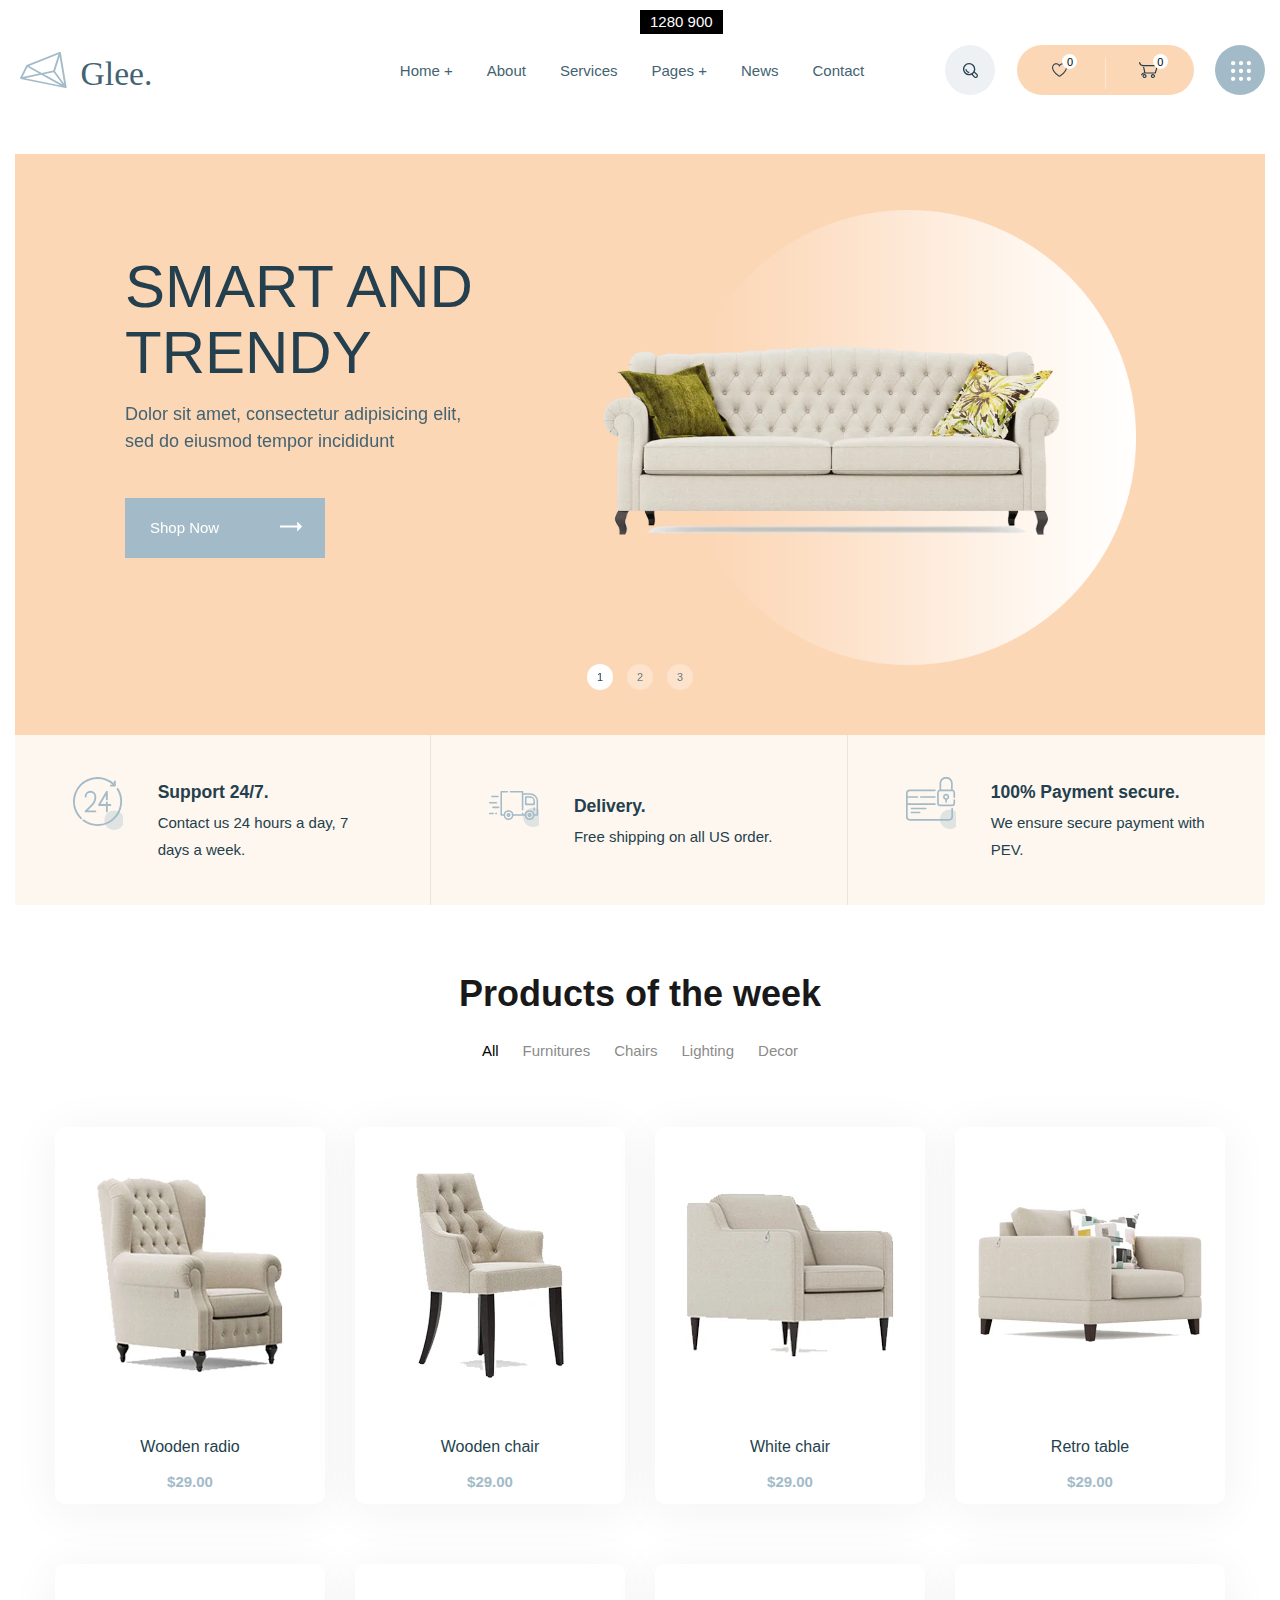
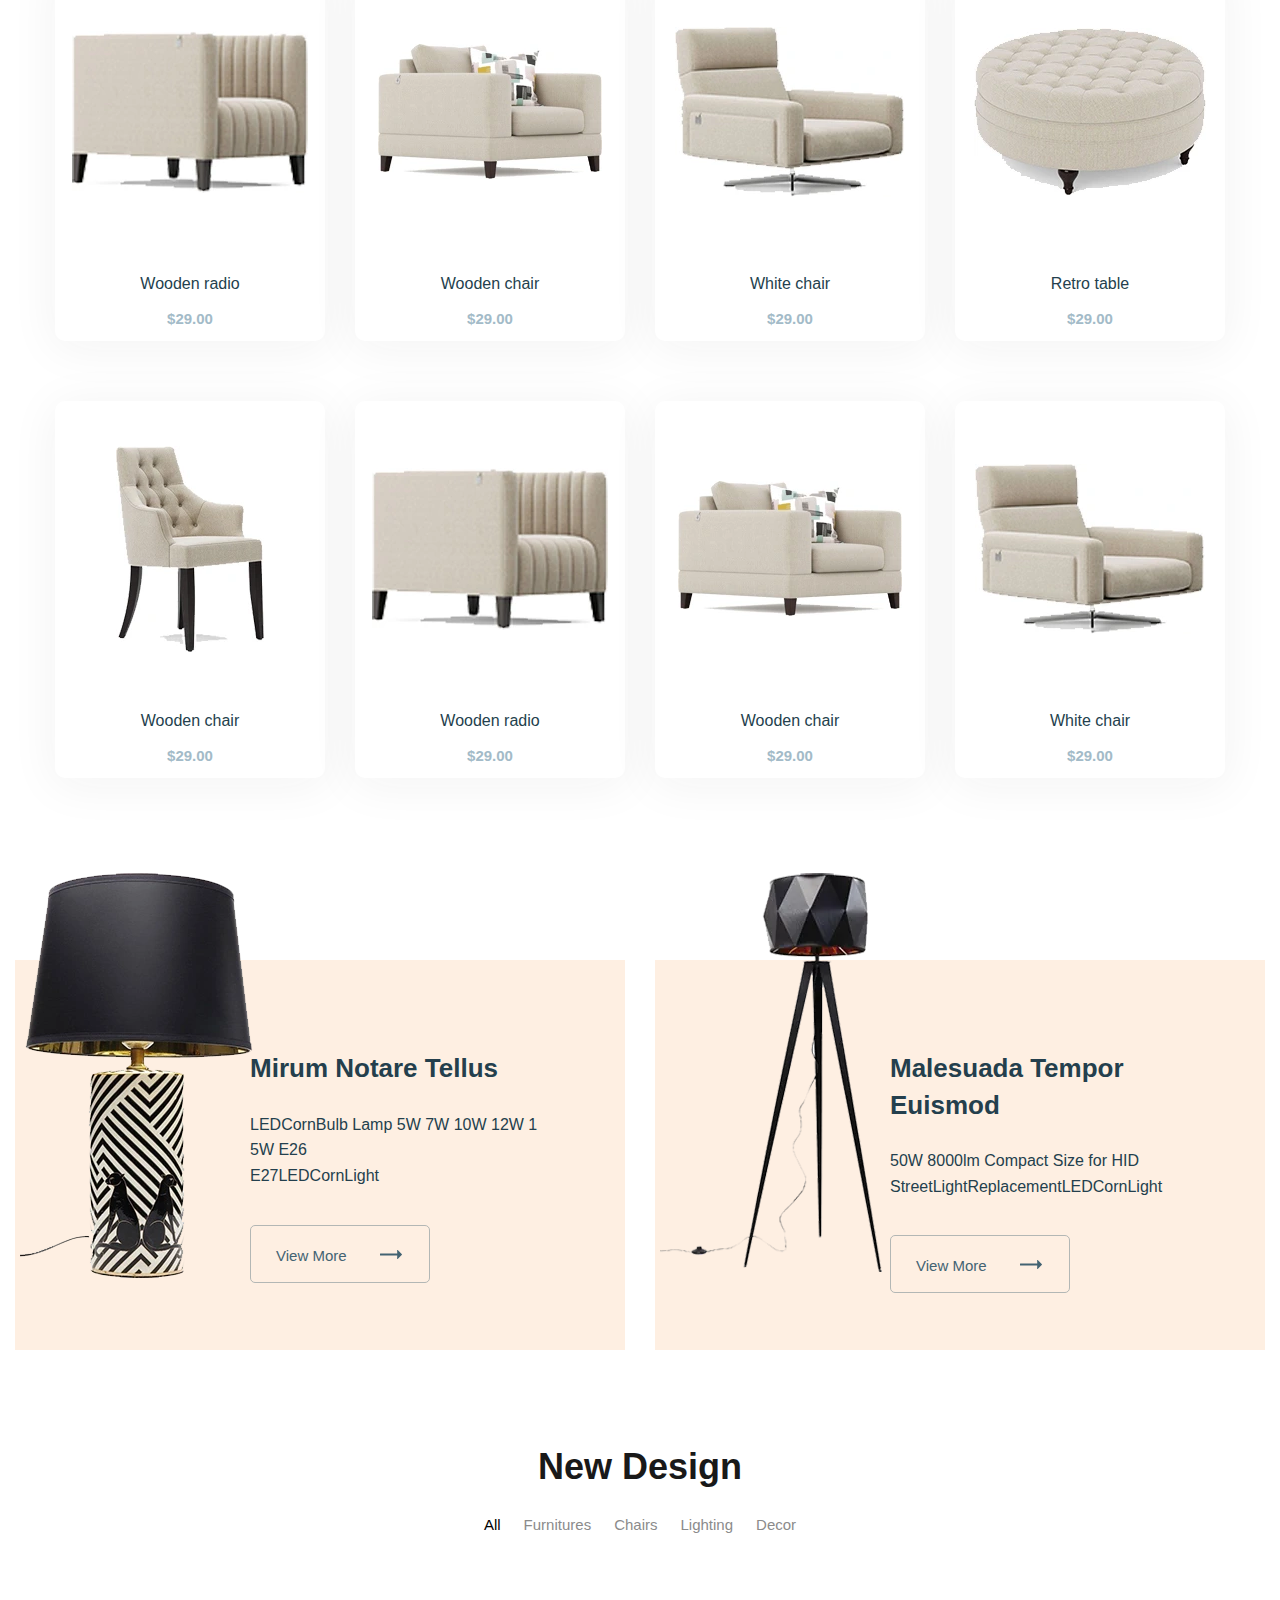
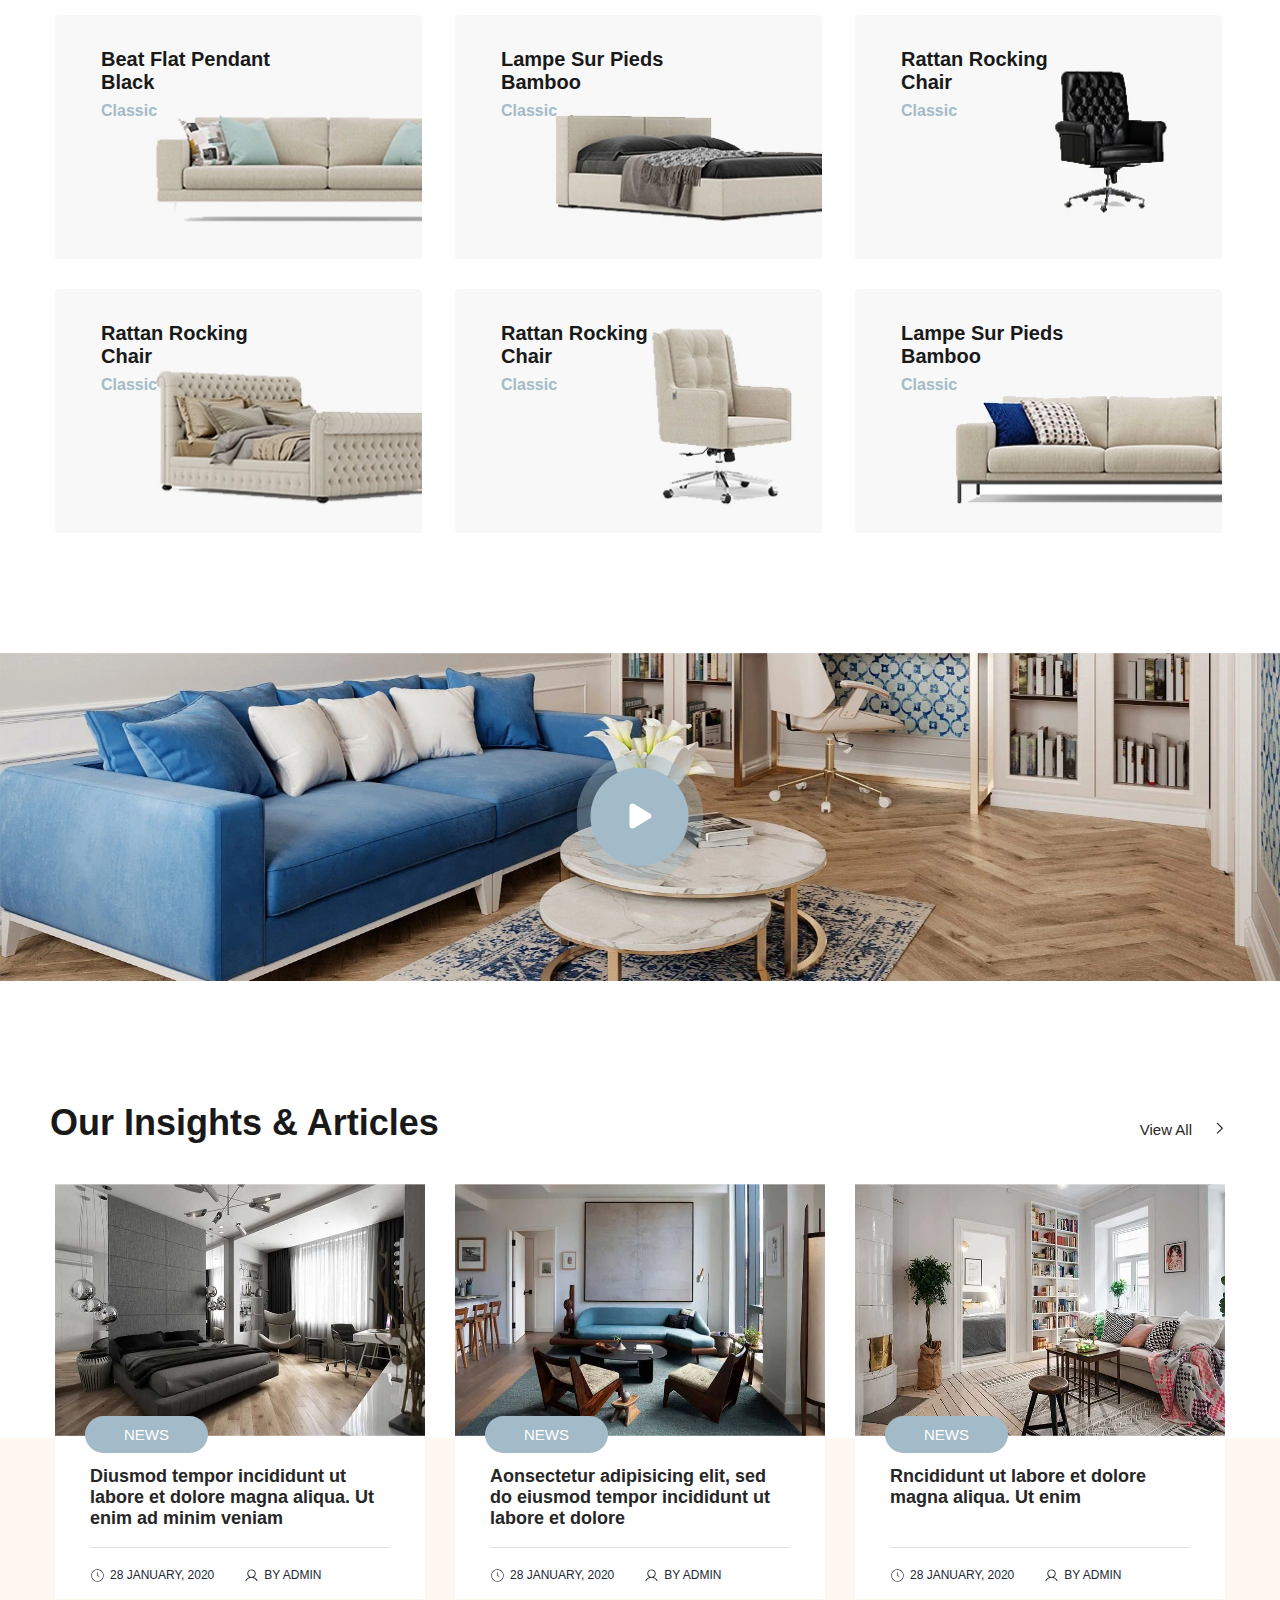
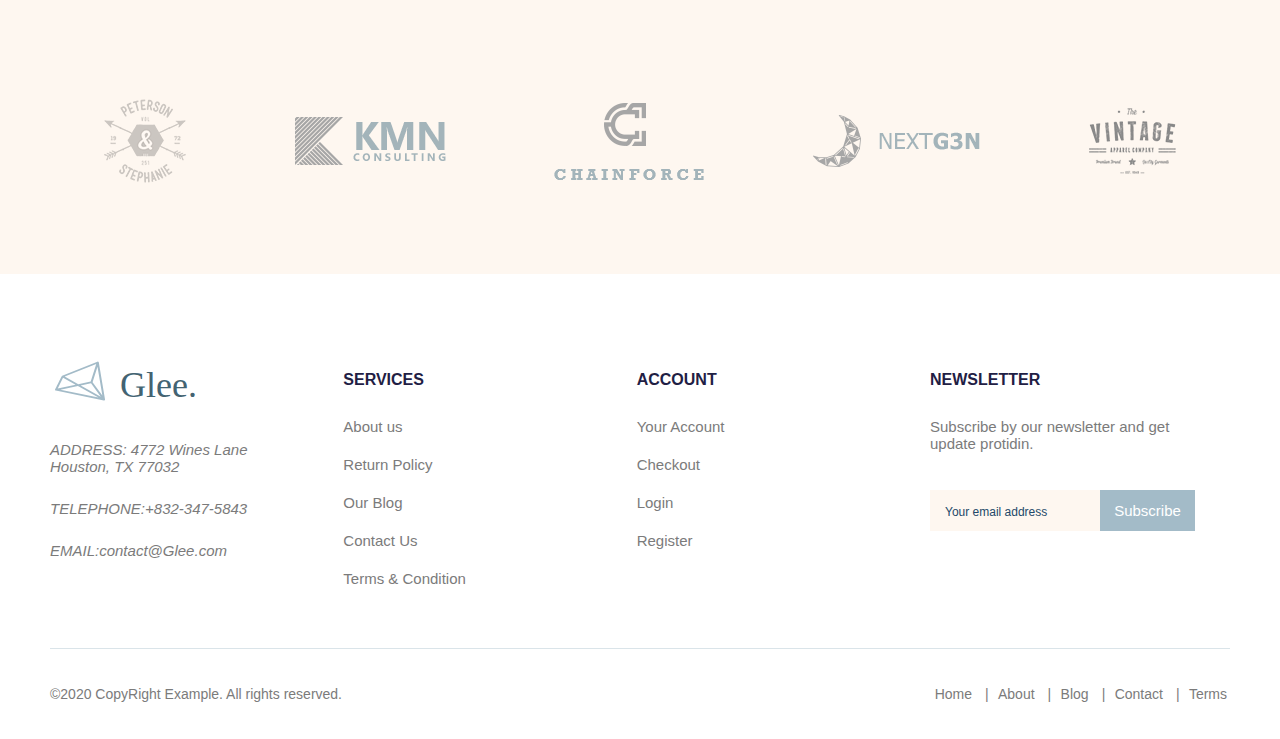
==== commit c76ac297: "Updates" ====
--- a/index.html
+++ b/index.html
@@ -8,7 +8,7 @@
   <meta name="description" content="Описание проекта">
   <title>Glee</title>
   <link rel="preconnect" href="https://fonts.gstatic.com">
-  <link rel="stylesheet" href="css/style.min.css?v=0.1.13">
+  <link rel="stylesheet" href="css/style.min.css?v=0.1.14">
 
   <link rel="apple-touch-icon" sizes="180x180" href="/favicons/apple-touch-icon.png">
   <link rel="icon" type="image/png" sizes="32x32" href="/favicons/favicon-32x32.png">
@@ -38,6 +38,7 @@
       <div class="modal modal__card modal__card-heart" data-target="heart-popup">
         <div class="modal__card-top">
           <p class="modal__card-title">Heart</p>
+          <p class="modal__card-count-product">You have added <span>5</span> products</p>
           <button class="modal-close-btn" aria-label="close popup">
             <svg viewBox="0 0 20 20" fill="currentColor" height="1em" width="1em">
               <path
@@ -48,98 +49,6 @@
         </div>
 
         <ul class="modal__card-list">
-          <li class="modal__card-item">
-            <div class="modal__card-wrap">
-              <picture>
-                <source srcset="images/product/chair-1.webp" type="image/webp">
-                <source srcset="images/product/chair-1.avif" type="image/avif">
-                <img class="categories-item__img" src="images/product/chair-1.jpg" alt="chair images">
-              </picture>
-              <div class="modal__card-content product-one__content">
-                <h2 class="modal__card-title product-one__title">
-                  Pendant lamp
-                </h2>
-                <div class="modal__card-star product-one__star">
-                  <div class="star" data-rateyo-rating="4"></div>
-                </div>
-                <div class="modal__card-price product-one__price" data-price="23">
-                  23 <span>$</span>
-                </div>
-                <form class="modal__card-form product-one__form" action="#">
-                  <button class="modal__card-btn product-one__btn" type="submit">Add to cart</button>
-                </form>
-              </div>
-            </div>
-          </li>
-          <li class="modal__card-item">
-            <div class="modal__card-wrap">
-              <picture>
-                <source srcset="images/product/chair-2.webp" type="image/webp">
-                <source srcset="images/product/chair-2.avif" type="image/avif">
-                <img class="categories-item__img" src="images/product/chair-2.jpg" alt="chair images">
-              </picture>
-              <div class="modal__card-content product-one__content">
-                <h2 class="modal__card-title product-one__title">
-                  Pendant lamp
-                </h2>
-                <div class="modal__card-star product-one__star">
-                  <div class="star" data-rateyo-rating="4"></div>
-                </div>
-                <div class="modal__card-price product-one__price" data-price="23">
-                  23 <span>$</span>
-                </div>
-                <form class="modal__card-form product-one__form" action="#">
-                  <button class="modal__card-btn product-one__btn" type="submit">Add to cart</button>
-                </form>
-              </div>
-            </div>
-          </li>
-          <li class="modal__card-item">
-            <div class="modal__card-wrap">
-              <picture>
-                <source srcset="images/product/chair-3.webp" type="image/webp">
-                <source srcset="images/product/chair-3.avif" type="image/avif">
-                <img class="categories-item__img" src="images/product/chair-3.jpg" alt="chair images">
-              </picture>
-              <div class="modal__card-content product-one__content">
-                <h2 class="modal__card-title product-one__title">
-                  Pendant lamp
-                </h2>
-                <div class="modal__card-star product-one__star">
-                  <div class="star" data-rateyo-rating="4"></div>
-                </div>
-                <div class="modal__card-price product-one__price" data-price="23">
-                  23 <span>$</span>
-                </div>
-                <form class="modal__card-form product-one__form" action="#">
-                  <button class="modal__card-btn product-one__btn" type="submit">Add to cart</button>
-                </form>
-              </div>
-            </div>
-          </li>
-          <li class="modal__card-item">
-            <div class="modal__card-wrap">
-              <picture>
-                <source srcset="images/product/chair-8.webp" type="image/webp">
-                <source srcset="images/product/chair-8.avif" type="image/avif">
-                <img class="categories-item__img" src="images/product/chair-8.jpg" alt="chair images">
-              </picture>
-              <div class="modal__card-content product-one__content">
-                <h2 class="modal__card-title product-one__title">
-                  Pendant lamp
-                </h2>
-                <div class="modal__card-star product-one__star">
-                  <div class="star" data-rateyo-rating="4"></div>
-                </div>
-                <div class="modal__card-price product-one__price" data-price="23">
-                  23 <span>$</span>
-                </div>
-                <form class="modal__card-form product-one__form" action="#">
-                  <button class="modal__card-btn product-one__btn" type="submit">Add to cart</button>
-                </form>
-              </div>
-            </div>
-          </li>
 
         </ul>
       </div>
@@ -147,7 +56,7 @@
       <div class="modal modal__card modal__card-cart" data-target="cart-popup">
         <div class="modal__card-top">
           <p class="modal__card-title">Cart</p>
-          <p class="modal__card-cart-count-product">You have added <span>5</span> products</p>
+          <p class="modal__card-count-product">You have added <span>5</span> products</p>
 
           <button class="modal-close-btn" aria-label="close popup">
             <svg viewBox="0 0 20 20" fill="currentColor" height="1em" width="1em">
@@ -157,130 +66,7 @@
             </svg>
           </button>
         </div>
-        <ul class="modal__card-list modal__card-list-cart">
-          <!-- <li class="modal__card-item">
-            <div class="modal__card-wrap">
-              <div class="modal__card-info">
-                <div class="modal__card-img-box">
-                  <picture>
-                    <source srcset="images/product/chair-7.webp" type="image/webp">
-                    <source srcset="images/product/chair-7.avif" type="image/avif">
-                    <img class="modal__card-img" src="images/product/chair-7.jpg" alt="chair images">
-                  </picture>
-                </div>
-                <div class="modal__card-content">
-                  <h2 class="modal__card-title product-one__title">
-                    Pendant lamp
-                  </h2>
-    
-                  <div class="modal__card-price product-one__price">
-                    <span class="modal__card-price-number" data-price="23">23</span>
-                    <span class="modal__card-price-currency">$</span>
-                  </div>
-
-                </div>
-              </div>
-              <form class="modal__card-form product-one__form" action="#">
-                <div class="my-number">
-                  <button class="my-number__minus my-number__button">-</button>
-                  <input class="my-number__input" pattern="-?\d*" type="number" value="1" min="1" max="20">
-                  <button class="my-number__plus my-number__button">+</button>
-                </div>
-
-                <button class="modal__card-btn product-one__btn" type="submit">Add to cart</button>
-              </form>
-            </div>
-          </li>
-          <li class="modal__card-item">
-            <div class="modal__card-wrap">
-              <div class="modal__card-info">
-                <div class="modal__card-img-box">
-                  <picture>
-                    <source srcset="images/product/chair-5.webp" type="image/webp">
-                    <source srcset="images/product/chair-5.avif" type="image/avif">
-                    <img class="modal__card-img" src="images/product/chair-5.jpg" alt="chair images">
-                  </picture>
-                </div>
-                <div class="modal__card-content">
-                  <h2 class="modal__card-title product-one__title">
-                    Pendant lamp
-                  </h2>
-                  <div class="modal__card-price product-one__price">
-                    <span class="modal__card-price-number" data-price="23">23</span>
-                    <span class="modal__card-price-currency">$</span>
-                  </div>
-                </div>
-              </div>
-              <form class="modal__card-form product-one__form" action="#">
-                <div class="my-number">
-                  <button class="my-number__minus my-number__button">-</button>
-                  <input class="my-number__input" pattern="-?\d*" type="number" value="1" min="1" max="20">
-                  <button class="my-number__plus my-number__button">+</button>
-                </div>
-                <button class="modal__card-btn product-one__btn" type="submit">Add to cart</button>
-              </form>
-            </div>
-          </li>
-          <li class="modal__card-item">
-            <div class="modal__card-wrap">
-              <div class="modal__card-info">
-                <div class="modal__card-img-box">
-                  <picture>
-                    <source srcset="images/product/chair-3.webp" type="image/webp">
-                    <source srcset="images/product/chair-3.avif" type="image/avif">
-                    <img class="modal__card-img" src="images/product/chair-3.jpg" alt="chair images">
-                  </picture>
-                </div>
-                <div class="modal__card-content">
-                  <h2 class="modal__card-title product-one__title">
-                    Pendant lamp
-                  </h2>
-                  <div class="modal__card-price product-one__price">
-                    <span class="modal__card-price-number" data-price="23">23</span>
-                    <span class="modal__card-price-currency">$</span>
-                  </div>
-                </div>
-              </div>
-              <form class="modal__card-form product-one__form" action="#">
-                <div class="my-number">
-                  <button class="my-number__minus my-number__button">-</button>
-                  <input class="my-number__input" pattern="-?\d*" type="number" value="1" min="1" max="20">
-                  <button class="my-number__plus my-number__button">+</button>
-                </div>
-                <button class="modal__card-btn product-one__btn" type="submit">Add to cart</button>
-              </form>
-            </div>
-          </li>
-          <li class="modal__card-item">
-            <div class="modal__card-wrap">
-              <div class="modal__card-info">
-                <div class="modal__card-img-box">
-                  <picture>
-                    <source srcset="images/product/chair-6.webp" type="image/webp">
-                    <source srcset="images/product/chair-6.avif" type="image/avif">
-                    <img class="modal__card-img" src="images/product/chair-6.jpg" alt="chair images">
-                  </picture>
-                </div>
-                <div class="modal__card-content">
-                  <h2 class="modal__card-title product-one__title">
-                    Pendant lamp
-                  </h2>
-                  <div class="modal__card-price product-one__price">
-                    <span class="modal__card-price-number" data-price="23">23</span>
-                    <span class="modal__card-price-currency">$</span>
-                  </div>
-                </div>
-              </div>
-              <form class="modal__card-form product-one__form" action="#">
-                <div class="my-number">
-                  <button class="my-number__minus my-number__button">-</button>
-                  <input class="my-number__input" pattern="-?\d*" type="number" value="1" min="1" max="20">
-                  <button class="my-number__plus my-number__button">+</button>
-                </div>
-                <button class="modal__card-btn product-one__btn" type="submit">Add to cart</button>
-              </form>
-            </div>
-          </li> -->
+        <ul class="modal__card-list">
         </ul>
         <div class="modal__card-bottom">
           <button class="modal__card-shopping">continue shopping</button>
@@ -1254,7 +1040,7 @@
     </footer>
   </div>
 
-  <script src="js/main.min.js?v=0.1.12"></script>
+  <script src="js/main.min.js?v=0.1.13"></script>
 </body>
 
 </html>--- a/css/style.min.css
+++ b/css/style.min.css
@@ -1 +1 @@
-html{-webkit-box-sizing:border-box;box-sizing:border-box}*,*::after,*::before{-webkit-box-sizing:inherit;box-sizing:inherit}ul,ol{padding:0}ul{list-style:none}body,h1,h2,h3,h4,h5,h6,p,ul,ol,li,figure,figcaption,blockquote,dl,dd{margin:0}img{max-width:100%;display:block}input,button,textarea,select{font:inherit}a{text-decoration:none;cursor:pointer;color:#262626}button{cursor:pointer;background-color:rgba(0,0,0,0);border-color:rgba(0,0,0,0);padding:0;margin:0}input[type=number]::-webkit-outer-spin-button,input[type=number]::-webkit-inner-spin-button{-webkit-appearance:none}input[type=number],input[type=number]:hover,input[type=number]:focus{-webkit-appearance:none;appearance:none;-moz-appearance:textfield}.footer .footer-top__title,.contact__info-item-title,.contact__info-title,.filter__title-text,.ourteam__item-title,.statistics__item-text,.about-us__title,.blog__item-title,.design__item-type,.design__item-title,.design__item,.blurb__item-title,.categories-item__prise,.title{font-family:"DMSans-Bold",sans-serif;font-weight:700}.categories-item__title{font-family:"DMSans-Regular",sans-serif;font-weight:400}.product-tabs__top,.blog-one__creator-name,.blog-one__text h3,.blog-one__text h4,.comments__content-name,.comments__title,.comments-form__title,.terms__title-info,.terms__title,.mold__btn-create,.mold__btn,.about-us__years,.top-slider__title,.menu__list-link,body{font-family:"Rubik-Medium",sans-serif;font-weight:500}.footer .footer-top,.product-tabs__content-item-text,.product-info__text,.product-info__title,.jq-number__field input,.product-one__btn,.product-one__text,.product-one__price,.product-one__title,.contact__info-text,.contact__info-subtitle,.contact-form__textarea,.contact-form__text-input,.blog-one__tags a,.blog-one__tags span,.blog-one__share span,.blog-one__creator-text,.blog-one__text blockquote,.blog-one__text p,.blog-one__text h2,.recent-posts__data,.recent-posts__title-link,.blog-page__item-title,.blog-page__item-time,.comments__content-text,.comments__content-data,.comments-form__textarea,.comments-form__text-input,.filter-recent__price,.filter-recent__text,.filter-brand__num,.filter-brand__text,.filter-category__text,.shop-content-item-text,.shop-content-item-prise,.shop-content-item-title,.terms__info,.terms__text,.ourteam__item-text,.about-us__text,.about-us__time-left p,.blog__box,.blurb__item-text,.top-slider__text,.menu__list-link:hover,.pagination__link,.pagination__prev,.pagination__next,.modal__card-submit,.modal__card-shopping{font-family:"Rubik-Regular",sans-serif;font-weight:400}.footer .footer-top__form-btn,.product-one__btn,.contact-form__btn,.comments-form__btn,.top-slider__link{background-color:#a3bbc8;border:none;cursor:pointer;color:#fff;margin-left:-4px}.filter-brand__input,.filter-category__input{width:1px;height:1px;overflow:hidden;clip:rect(0 0 0 0);position:absolute}@font-face{font-family:DMSans-Bold;font-weight:700;font-style:normal;src:local("DMSans-Bold"),url("../fonts/DMSans-Bold.woff2") format("embedded-opentype"),url("../fonts/DMSans-Bold.woff") format("embedded-opentype");font-display:swap}@font-face{font-family:DMSans-Regular;font-weight:400;font-style:normal;src:local("DMSans-Regular"),url("../fonts/DMSans-Regular.woff2") format("embedded-opentype"),url("../fonts/DMSans-Regular.woff") format("embedded-opentype");font-display:swap}@font-face{font-family:Rubik-Medium;font-weight:500;font-style:normal;src:local("Rubik-Medium"),url("../fonts/Rubik-Medium.woff2") format("embedded-opentype"),url("../fonts/Rubik-Medium.woff") format("embedded-opentype");font-display:swap}@font-face{font-family:Rubik-Regular;font-weight:400;font-style:normal;src:local("Rubik-Regular"),url("../fonts/Rubik-Regular.woff2") format("embedded-opentype"),url("../fonts/Rubik-Regular.woff") format("embedded-opentype");font-display:swap}.slick-slider{position:relative;display:block;-webkit-box-sizing:border-box;box-sizing:border-box;-webkit-touch-callout:none;-webkit-user-select:none;-moz-user-select:none;-ms-user-select:none;user-select:none;-ms-touch-action:pan-y;touch-action:pan-y;-webkit-tap-highlight-color:rgba(0,0,0,0)}.slick-list{position:relative;overflow:hidden;display:block;margin:0;padding:0}.slick-list:focus{outline:none}.slick-list.dragging{cursor:pointer;cursor:hand}.slick-slider .slick-track,.slick-slider .slick-list{-webkit-transform:translate3d(0, 0, 0);-ms-transform:translate3d(0, 0, 0);transform:translate3d(0, 0, 0)}.slick-track{position:relative;left:0;top:0;display:block;margin-left:auto;margin-right:auto}.slick-track:before,.slick-track:after{content:"";display:table}.slick-track:after{clear:both}.slick-loading .slick-track{visibility:hidden}.slick-slide{float:left;height:100%;min-height:1px;display:none}[dir=rtl] .slick-slide{float:right}.slick-slide img{display:block}.slick-slide.slick-loading img{display:none}.slick-slide.dragging img{pointer-events:none}.slick-initialized .slick-slide{display:block}.slick-loading .slick-slide{visibility:hidden}.slick-vertical .slick-slide{display:block;height:auto;border:1px solid rgba(0,0,0,0)}.slick-arrow.slick-hidden{display:none}body.compensate-for-scrollbar{overflow:hidden}.fancybox-active{height:auto}.fancybox-is-hidden{left:-9999px;margin:0;position:absolute !important;top:-9999px;visibility:hidden}.fancybox-container{-webkit-backface-visibility:hidden;height:100%;left:0;outline:none;position:fixed;-webkit-tap-highlight-color:transparent;top:0;-ms-touch-action:manipulation;touch-action:manipulation;-webkit-transform:translateZ(0);transform:translateZ(0);width:100%;z-index:99992}.fancybox-container *{-webkit-box-sizing:border-box;box-sizing:border-box}.fancybox-outer,.fancybox-inner,.fancybox-bg,.fancybox-stage{bottom:0;left:0;position:absolute;right:0;top:0}.fancybox-outer{-webkit-overflow-scrolling:touch;overflow-y:auto}.fancybox-bg{background:rgb(30, 30, 30);opacity:0;-webkit-transition-duration:inherit;transition-duration:inherit;-webkit-transition-property:opacity;transition-property:opacity;-webkit-transition-timing-function:cubic-bezier(0.47, 0, 0.74, 0.71);transition-timing-function:cubic-bezier(0.47, 0, 0.74, 0.71)}.fancybox-is-open .fancybox-bg{opacity:.9;-webkit-transition-timing-function:cubic-bezier(0.22, 0.61, 0.36, 1);transition-timing-function:cubic-bezier(0.22, 0.61, 0.36, 1)}.fancybox-infobar,.fancybox-toolbar,.fancybox-caption,.fancybox-navigation .fancybox-button{direction:ltr;opacity:0;position:absolute;-webkit-transition:opacity .25s ease,visibility 0s ease .25s;transition:opacity .25s ease,visibility 0s ease .25s;visibility:hidden;z-index:99997}.fancybox-show-infobar .fancybox-infobar,.fancybox-show-toolbar .fancybox-toolbar,.fancybox-show-caption .fancybox-caption,.fancybox-show-nav .fancybox-navigation .fancybox-button{opacity:1;-webkit-transition:opacity .25s ease 0s,visibility 0s ease 0s;transition:opacity .25s ease 0s,visibility 0s ease 0s;visibility:visible}.fancybox-infobar{color:#ccc;font-size:13px;-webkit-font-smoothing:subpixel-antialiased;height:44px;left:0;line-height:44px;min-width:44px;mix-blend-mode:difference;padding:0 10px;pointer-events:none;top:0;-webkit-touch-callout:none;-webkit-user-select:none;-moz-user-select:none;-ms-user-select:none;user-select:none}.fancybox-toolbar{right:0;top:0}.fancybox-stage{direction:ltr;overflow:visible;-webkit-transform:translateZ(0);transform:translateZ(0);z-index:99994}.fancybox-is-open .fancybox-stage{overflow:hidden}.fancybox-slide{-webkit-backface-visibility:hidden;display:none;height:100%;left:0;outline:none;overflow:auto;-webkit-overflow-scrolling:touch;padding:44px;position:absolute;text-align:center;top:0;-webkit-transition-property:opacity,-webkit-transform;transition-property:opacity,-webkit-transform;transition-property:transform,opacity;transition-property:transform,opacity,-webkit-transform;white-space:normal;width:100%;z-index:99994}.fancybox-slide::before{content:"";display:inline-block;font-size:0;height:100%;vertical-align:middle;width:0}.fancybox-is-sliding .fancybox-slide,.fancybox-slide--previous,.fancybox-slide--current,.fancybox-slide--next{display:block}.fancybox-slide--image{overflow:hidden;padding:44px 0}.fancybox-slide--image::before{display:none}.fancybox-slide--html{padding:6px}.fancybox-content{background:#fff;display:inline-block;margin:0;max-width:100%;overflow:auto;-webkit-overflow-scrolling:touch;padding:44px;position:relative;text-align:left;vertical-align:middle}.fancybox-slide--image .fancybox-content{-webkit-animation-timing-function:cubic-bezier(0.5, 0, 0.14, 1);animation-timing-function:cubic-bezier(0.5, 0, 0.14, 1);-webkit-backface-visibility:hidden;background:transparent;background-repeat:no-repeat;background-size:100% 100%;left:0;max-width:none;overflow:visible;padding:0;position:absolute;top:0;-ms-transform-origin:top left;-webkit-transform-origin:top left;transform-origin:top left;-webkit-transition-property:opacity,-webkit-transform;transition-property:opacity,-webkit-transform;transition-property:transform,opacity;transition-property:transform,opacity,-webkit-transform;-webkit-user-select:none;-moz-user-select:none;-ms-user-select:none;user-select:none;z-index:99995}.fancybox-can-zoomOut .fancybox-content{cursor:-webkit-zoom-out;cursor:zoom-out}.fancybox-can-zoomIn .fancybox-content{cursor:-webkit-zoom-in;cursor:zoom-in}.fancybox-can-swipe .fancybox-content,.fancybox-can-pan .fancybox-content{cursor:-webkit-grab;cursor:grab}.fancybox-is-grabbing .fancybox-content{cursor:-webkit-grabbing;cursor:grabbing}.fancybox-container [data-selectable=true]{cursor:text}.fancybox-image,.fancybox-spaceball{background:transparent;border:0;height:100%;left:0;margin:0;max-height:none;max-width:none;padding:0;position:absolute;top:0;-webkit-user-select:none;-moz-user-select:none;-ms-user-select:none;user-select:none;width:100%}.fancybox-spaceball{z-index:1}.fancybox-slide--video .fancybox-content,.fancybox-slide--map .fancybox-content,.fancybox-slide--pdf .fancybox-content,.fancybox-slide--iframe .fancybox-content{height:100%;overflow:visible;padding:0;width:100%}.fancybox-slide--video .fancybox-content{background:#000}.fancybox-slide--map .fancybox-content{background:#e5e3df}.fancybox-slide--iframe .fancybox-content{background:#fff}.fancybox-video,.fancybox-iframe{background:transparent;border:0;display:block;height:100%;margin:0;overflow:hidden;padding:0;width:100%}.fancybox-iframe{left:0;position:absolute;top:0}.fancybox-error{background:#fff;cursor:default;max-width:400px;padding:40px;width:100%}.fancybox-error p{color:#444;font-size:16px;line-height:20px;margin:0;padding:0}.fancybox-button{background:rgba(30, 30, 30, 0.6);border:0;border-radius:0;-webkit-box-shadow:none;box-shadow:none;cursor:pointer;display:inline-block;height:44px;margin:0;padding:10px;position:relative;-webkit-transition:color .2s;transition:color .2s;vertical-align:top;visibility:inherit;width:44px}.fancybox-button,.fancybox-button:visited,.fancybox-button:link{color:#ccc}.fancybox-button:hover{color:#fff}.fancybox-button:focus{outline:none}.fancybox-button.fancybox-focus{outline:1px dotted}.fancybox-button[disabled],.fancybox-button[disabled]:hover{color:#888;cursor:default;outline:none}.fancybox-button div{height:100%}.fancybox-button svg{display:block;height:100%;overflow:visible;position:relative;width:100%}.fancybox-button svg path{fill:currentColor;stroke-width:0}.fancybox-button--play svg:nth-child(2),.fancybox-button--fsenter svg:nth-child(2){display:none}.fancybox-button--pause svg:nth-child(1),.fancybox-button--fsexit svg:nth-child(1){display:none}.fancybox-progress{background:#ff5268;height:2px;left:0;position:absolute;right:0;top:0;-ms-transform:scaleX(0);-webkit-transform:scaleX(0);transform:scaleX(0);-ms-transform-origin:0;-webkit-transform-origin:0;transform-origin:0;-webkit-transition-property:-webkit-transform;transition-property:-webkit-transform;transition-property:transform;transition-property:transform, -webkit-transform;-webkit-transition-timing-function:linear;transition-timing-function:linear;z-index:99998}.fancybox-close-small{background:transparent;border:0;border-radius:0;color:#ccc;cursor:pointer;opacity:.8;padding:8px;position:absolute;right:-12px;top:-44px;z-index:401}.fancybox-close-small:hover{color:#fff;opacity:1}.fancybox-slide--html .fancybox-close-small{color:currentColor;padding:10px;right:0;top:0}.fancybox-slide--image.fancybox-is-scaling .fancybox-content{overflow:hidden}.fancybox-is-scaling .fancybox-close-small,.fancybox-is-zoomable.fancybox-can-pan .fancybox-close-small{display:none}.fancybox-navigation .fancybox-button{background-clip:content-box;height:100px;opacity:0;position:absolute;top:calc(50% - 50px);width:70px}.fancybox-navigation .fancybox-button div{padding:7px}.fancybox-navigation .fancybox-button--arrow_left{left:0;left:env(safe-area-inset-left);padding:31px 26px 31px 6px}.fancybox-navigation .fancybox-button--arrow_right{padding:31px 6px 31px 26px;right:0;right:env(safe-area-inset-right)}.fancybox-caption{background:-webkit-gradient(linear, left bottom, left top, from(rgba(0, 0, 0, 0.85)), color-stop(50%, rgba(0, 0, 0, 0.3)), color-stop(65%, rgba(0, 0, 0, 0.15)), color-stop(75.5%, rgba(0, 0, 0, 0.075)), color-stop(82.85%, rgba(0, 0, 0, 0.037)), color-stop(88%, rgba(0, 0, 0, 0.019)), to(rgba(0, 0, 0, 0)));background:linear-gradient(to top, rgba(0, 0, 0, 0.85) 0%, rgba(0, 0, 0, 0.3) 50%, rgba(0, 0, 0, 0.15) 65%, rgba(0, 0, 0, 0.075) 75.5%, rgba(0, 0, 0, 0.037) 82.85%, rgba(0, 0, 0, 0.019) 88%, rgba(0, 0, 0, 0) 100%);bottom:0;color:#eee;font-size:14px;font-weight:400;left:0;line-height:1.5;padding:75px 44px 25px 44px;pointer-events:none;right:0;text-align:center;z-index:99996}@supports(padding: max(0px)){.fancybox-caption{padding:75px max(44px,env(safe-area-inset-right)) max(25px,env(safe-area-inset-bottom)) max(44px,env(safe-area-inset-left))}}.fancybox-caption--separate{margin-top:-50px}.fancybox-caption__body{max-height:50vh;overflow:auto;pointer-events:all}.fancybox-caption a,.fancybox-caption a:link,.fancybox-caption a:visited{color:#ccc;text-decoration:none}.fancybox-caption a:hover{color:#fff;text-decoration:underline}.fancybox-loading{-webkit-animation:fancybox-rotate 1s linear infinite;animation:fancybox-rotate 1s linear infinite;background:transparent;border:4px solid #888;border-bottom-color:#fff;border-radius:50%;height:50px;left:50%;margin:-25px 0 0 -25px;opacity:.7;padding:0;position:absolute;top:50%;width:50px;z-index:99999}@-webkit-keyframes fancybox-rotate{100%{-webkit-transform:rotate(360deg);transform:rotate(360deg)}}@keyframes fancybox-rotate{100%{-webkit-transform:rotate(360deg);transform:rotate(360deg)}}.fancybox-animated{-webkit-transition-timing-function:cubic-bezier(0, 0, 0.25, 1);transition-timing-function:cubic-bezier(0, 0, 0.25, 1)}.fancybox-fx-slide.fancybox-slide--previous{opacity:0;-webkit-transform:translate3d(-100%, 0, 0);transform:translate3d(-100%, 0, 0)}.fancybox-fx-slide.fancybox-slide--next{opacity:0;-webkit-transform:translate3d(100%, 0, 0);transform:translate3d(100%, 0, 0)}.fancybox-fx-slide.fancybox-slide--current{opacity:1;-webkit-transform:translate3d(0, 0, 0);transform:translate3d(0, 0, 0)}.fancybox-fx-fade.fancybox-slide--previous,.fancybox-fx-fade.fancybox-slide--next{opacity:0;-webkit-transition-timing-function:cubic-bezier(0.19, 1, 0.22, 1);transition-timing-function:cubic-bezier(0.19, 1, 0.22, 1)}.fancybox-fx-fade.fancybox-slide--current{opacity:1}.fancybox-fx-zoom-in-out.fancybox-slide--previous{opacity:0;-webkit-transform:scale3d(1.5, 1.5, 1.5);transform:scale3d(1.5, 1.5, 1.5)}.fancybox-fx-zoom-in-out.fancybox-slide--next{opacity:0;-webkit-transform:scale3d(0.5, 0.5, 0.5);transform:scale3d(0.5, 0.5, 0.5)}.fancybox-fx-zoom-in-out.fancybox-slide--current{opacity:1;-webkit-transform:scale3d(1, 1, 1);transform:scale3d(1, 1, 1)}.fancybox-fx-rotate.fancybox-slide--previous{opacity:0;-ms-transform:rotate(-360deg);-webkit-transform:rotate(-360deg);transform:rotate(-360deg)}.fancybox-fx-rotate.fancybox-slide--next{opacity:0;-ms-transform:rotate(360deg);-webkit-transform:rotate(360deg);transform:rotate(360deg)}.fancybox-fx-rotate.fancybox-slide--current{opacity:1;-ms-transform:rotate(0deg);-webkit-transform:rotate(0deg);transform:rotate(0deg)}.fancybox-fx-circular.fancybox-slide--previous{opacity:0;-webkit-transform:scale3d(0, 0, 0) translate3d(-100%, 0, 0);transform:scale3d(0, 0, 0) translate3d(-100%, 0, 0)}.fancybox-fx-circular.fancybox-slide--next{opacity:0;-webkit-transform:scale3d(0, 0, 0) translate3d(100%, 0, 0);transform:scale3d(0, 0, 0) translate3d(100%, 0, 0)}.fancybox-fx-circular.fancybox-slide--current{opacity:1;-webkit-transform:scale3d(1, 1, 1) translate3d(0, 0, 0);transform:scale3d(1, 1, 1) translate3d(0, 0, 0)}.fancybox-fx-tube.fancybox-slide--previous{-webkit-transform:translate3d(-100%, 0, 0) scale(0.1) skew(-10deg);transform:translate3d(-100%, 0, 0) scale(0.1) skew(-10deg)}.fancybox-fx-tube.fancybox-slide--next{-webkit-transform:translate3d(100%, 0, 0) scale(0.1) skew(10deg);transform:translate3d(100%, 0, 0) scale(0.1) skew(10deg)}.fancybox-fx-tube.fancybox-slide--current{-webkit-transform:translate3d(0, 0, 0) scale(1);transform:translate3d(0, 0, 0) scale(1)}@media all and (max-height: 576px){.fancybox-slide{padding-left:6px;padding-right:6px}.fancybox-slide--image{padding:6px 0}.fancybox-close-small{right:-6px}.fancybox-slide--image .fancybox-close-small{background:#4e4e4e;color:#f2f4f6;height:36px;opacity:1;padding:6px;right:0;top:0;width:36px}.fancybox-caption{padding-left:12px;padding-right:12px}@supports(padding: max(0px)){.fancybox-caption{padding-left:max(12px,env(safe-area-inset-left));padding-right:max(12px,env(safe-area-inset-right))}}}.fancybox-share{background:#f4f4f4;border-radius:3px;max-width:90%;padding:30px;text-align:center}.fancybox-share h1{color:#222;font-size:35px;font-weight:700;margin:0 0 20px 0}.fancybox-share p{margin:0;padding:0}.fancybox-share__button{border:0;border-radius:3px;display:inline-block;font-size:14px;font-weight:700;line-height:40px;margin:0 5px 10px 5px;min-width:130px;padding:0 15px;text-decoration:none;-webkit-transition:all .2s;transition:all .2s;-webkit-user-select:none;-moz-user-select:none;-ms-user-select:none;user-select:none;white-space:nowrap}.fancybox-share__button:visited,.fancybox-share__button:link{color:#fff}.fancybox-share__button:hover{text-decoration:none}.fancybox-share__button--fb{background:#3b5998}.fancybox-share__button--fb:hover{background:#344e86}.fancybox-share__button--pt{background:#bd081d}.fancybox-share__button--pt:hover{background:#aa0719}.fancybox-share__button--tw{background:#1da1f2}.fancybox-share__button--tw:hover{background:#0d95e8}.fancybox-share__button svg{height:25px;margin-right:7px;position:relative;top:-1px;vertical-align:middle;width:25px}.fancybox-share__button svg path{fill:#fff}.fancybox-share__input{background:transparent;border:0;border-bottom:1px solid #d7d7d7;border-radius:0;color:#5d5b5b;font-size:14px;margin:10px 0 0 0;outline:none;padding:10px 15px;width:100%}.fancybox-thumbs{background:#ddd;bottom:0;display:none;margin:0;-webkit-overflow-scrolling:touch;-ms-overflow-style:-ms-autohiding-scrollbar;padding:2px 2px 4px 2px;position:absolute;right:0;-webkit-tap-highlight-color:rgba(0, 0, 0, 0);top:0;width:212px;z-index:99995}.fancybox-thumbs-x{overflow-x:auto;overflow-y:hidden}.fancybox-show-thumbs .fancybox-thumbs{display:block}.fancybox-show-thumbs .fancybox-inner{right:212px}.fancybox-thumbs__list{font-size:0;height:100%;list-style:none;margin:0;overflow-x:hidden;overflow-y:auto;padding:0;position:absolute;position:relative;white-space:nowrap;width:100%}.fancybox-thumbs-x .fancybox-thumbs__list{overflow:hidden}.fancybox-thumbs-y .fancybox-thumbs__list::-webkit-scrollbar{width:7px}.fancybox-thumbs-y .fancybox-thumbs__list::-webkit-scrollbar-track{background:#fff;border-radius:10px;-webkit-box-shadow:inset 0 0 6px rgba(0, 0, 0, 0.3);box-shadow:inset 0 0 6px rgba(0, 0, 0, 0.3)}.fancybox-thumbs-y .fancybox-thumbs__list::-webkit-scrollbar-thumb{background:#2a2a2a;border-radius:10px}.fancybox-thumbs__list a{-webkit-backface-visibility:hidden;backface-visibility:hidden;background-color:rgba(0, 0, 0, 0.1);background-position:center center;background-repeat:no-repeat;background-size:cover;cursor:pointer;float:left;height:75px;margin:2px;max-height:calc(100% - 8px);max-width:calc(50% - 4px);outline:none;overflow:hidden;padding:0;position:relative;-webkit-tap-highlight-color:transparent;width:100px}.fancybox-thumbs__list a::before{border:6px solid #ff5268;bottom:0;content:"";left:0;opacity:0;position:absolute;right:0;top:0;-webkit-transition:all .2s cubic-bezier(0.25, 0.46, 0.45, 0.94);transition:all .2s cubic-bezier(0.25, 0.46, 0.45, 0.94);z-index:99991}.fancybox-thumbs__list a:focus::before{opacity:.5}.fancybox-thumbs__list a.fancybox-thumbs-active::before{opacity:1}@media all and (max-width: 576px){.fancybox-thumbs{width:110px}.fancybox-show-thumbs .fancybox-inner{right:110px}.fancybox-thumbs__list a{max-width:calc(100% - 10px)}}.irs{position:relative;display:block;-webkit-touch-callout:none;-webkit-user-select:none;-moz-user-select:none;-ms-user-select:none;user-select:none;font-size:12px;font-family:Arial,sans-serif}.irs-line{position:relative;display:block;overflow:hidden;outline:none !important}.irs-bar{position:absolute;display:block;left:0;width:0}.irs-shadow{position:absolute;display:none;left:0;width:0}.irs-handle{position:absolute;display:block;-webkit-box-sizing:border-box;box-sizing:border-box;cursor:default;z-index:1}.irs-handle.type_last{z-index:2}.irs-min,.irs-max{position:absolute;display:block;cursor:default}.irs-min{left:0}.irs-max{right:0}.irs-from,.irs-to,.irs-single{position:absolute;display:block;top:0;left:0;cursor:default;white-space:nowrap}.irs-grid{position:absolute;display:none;bottom:0;left:0;width:100%;height:20px}.irs-with-grid .irs-grid{display:block}.irs-grid-pol{position:absolute;top:0;left:0;width:1px;height:8px;background:#000}.irs-grid-pol.small{height:4px}.irs-grid-text{position:absolute;bottom:0;left:0;white-space:nowrap;text-align:center;font-size:9px;line-height:9px;padding:0 3px;color:#000}.irs-disable-mask{position:absolute;display:block;top:0;left:-1%;width:102%;height:100%;cursor:default;background:rgba(0, 0, 0, 0);z-index:2}.lt-ie9 .irs-disable-mask{background:#000;filter:alpha(opacity=0);cursor:not-allowed}.irs-disabled{opacity:.4}.irs-hidden-input{position:absolute !important;display:block !important;top:0 !important;left:0 !important;width:0 !important;height:0 !important;font-size:0 !important;line-height:0 !important;padding:0 !important;margin:0 !important;overflow:hidden;outline:none !important;z-index:-9999 !important;background:none !important;border-style:solid !important;border-color:transparent !important}.irs--flat{height:40px}.irs--flat.irs-with-grid{height:60px}.irs--flat .irs-line{top:25px;height:12px;background-color:#e1e4e9;border-radius:4px}.irs--flat .irs-bar{top:25px;height:12px;background-color:#ed5565}.irs--flat .irs-bar--single{border-radius:4px 0 0 4px}.irs--flat .irs-shadow{height:1px;bottom:16px;background-color:#e1e4e9}.irs--flat .irs-handle{top:22px;width:16px;height:18px;background-color:transparent}.irs--flat .irs-handle>i:first-child{position:absolute;display:block;top:0;left:50%;width:2px;height:100%;margin-left:-1px;background-color:#da4453}.irs--flat .irs-handle.state_hover>i:first-child,.irs--flat .irs-handle:hover>i:first-child{background-color:#a43540}.irs--flat .irs-min,.irs--flat .irs-max{top:0;padding:1px 3px;color:#999;font-size:10px;line-height:1.333;text-shadow:none;background-color:#e1e4e9;border-radius:4px}.irs--flat .irs-from,.irs--flat .irs-to,.irs--flat .irs-single{color:white;font-size:10px;line-height:1.333;text-shadow:none;padding:1px 5px;background-color:#ed5565;border-radius:4px}.irs--flat .irs-from:before,.irs--flat .irs-to:before,.irs--flat .irs-single:before{position:absolute;display:block;content:"";bottom:-6px;left:50%;width:0;height:0;margin-left:-3px;overflow:hidden;border:3px solid transparent;border-top-color:#ed5565}.irs--flat .irs-grid-pol{background-color:#e1e4e9}.irs--flat .irs-grid-text{color:#999}.irs--big{height:55px}.irs--big.irs-with-grid{height:70px}.irs--big .irs-line{top:33px;height:12px;background-color:white;background:-webkit-gradient(linear, left top, left bottom, color-stop(-50%, #ddd), color-stop(150%, white));background:linear-gradient(to bottom, #ddd -50%, white 150%);border:1px solid #ccc;border-radius:12px}.irs--big .irs-bar{top:33px;height:12px;background-color:#92bce0;border:1px solid #428bca;background:-webkit-gradient(linear, left top, left bottom, from(#ffffff), color-stop(30%, #428bca), to(#b9d4ec));background:linear-gradient(to bottom, #ffffff 0%, #428bca 30%, #b9d4ec 100%);-webkit-box-shadow:inset 0 0 1px 1px rgba(255, 255, 255, 0.5);box-shadow:inset 0 0 1px 1px rgba(255, 255, 255, 0.5)}.irs--big .irs-bar--single{border-radius:12px 0 0 12px}.irs--big .irs-shadow{height:1px;bottom:16px;background-color:rgba(66, 139, 202, 0.5)}.irs--big .irs-handle{top:25px;width:30px;height:30px;border:1px solid rgba(0, 0, 0, 0.3);background-color:#cbcfd5;background:-webkit-gradient(linear, left top, left bottom, from(white), color-stop(30%, #B4B9BE), to(white));background:linear-gradient(to bottom, white 0%, #B4B9BE 30%, white 100%);-webkit-box-shadow:1px 1px 2px rgba(0, 0, 0, 0.2),inset 0 0 3px 1px white;box-shadow:1px 1px 2px rgba(0, 0, 0, 0.2),inset 0 0 3px 1px white;border-radius:30px}.irs--big .irs-handle.state_hover,.irs--big .irs-handle:hover{border-color:rgba(0, 0, 0, 0.45);background-color:#939ba7;background:-webkit-gradient(linear, left top, left bottom, from(white), color-stop(30%, #919BA5), to(white));background:linear-gradient(to bottom, white 0%, #919BA5 30%, white 100%)}.irs--big .irs-min,.irs--big .irs-max{top:0;padding:1px 5px;color:white;text-shadow:none;background-color:#9f9f9f;border-radius:3px}.irs--big .irs-from,.irs--big .irs-to,.irs--big .irs-single{color:white;text-shadow:none;padding:1px 5px;background-color:#428bca;background:-webkit-gradient(linear, left top, left bottom, from(#428bca), to(#3071a9));background:linear-gradient(to bottom, #428bca 0%, #3071a9 100%);border-radius:3px}.irs--big .irs-grid-pol{background-color:#428bca}.irs--big .irs-grid-text{color:#428bca}.irs--modern{height:55px}.irs--modern.irs-with-grid{height:55px}.irs--modern .irs-line{top:25px;height:5px;background-color:#d1d6e0;background:-webkit-gradient(linear, left top, left bottom, from(#e0e4ea), to(#d1d6e0));background:linear-gradient(to bottom, #e0e4ea 0%, #d1d6e0 100%);border:1px solid #a3adc1;border-bottom-width:0;border-radius:5px}.irs--modern .irs-bar{top:25px;height:5px;background:#20b426;background:-webkit-gradient(linear, left top, left bottom, from(#20b426), to(#18891d));background:linear-gradient(to bottom, #20b426 0%, #18891d 100%)}.irs--modern .irs-bar--single{border-radius:5px 0 0 5px}.irs--modern .irs-shadow{height:1px;bottom:21px;background-color:rgba(209, 214, 224, 0.5)}.irs--modern .irs-handle{top:37px;width:12px;height:13px;border:1px solid #a3adc1;border-top-width:0;-webkit-box-shadow:1px 1px 1px rgba(0, 0, 0, 0.1);box-shadow:1px 1px 1px rgba(0, 0, 0, 0.1);border-radius:0 0 3px 3px}.irs--modern .irs-handle>i:nth-child(1){position:absolute;display:block;top:-4px;left:1px;width:6px;height:6px;border:1px solid #a3adc1;background:white;-webkit-transform:rotate(45deg);-ms-transform:rotate(45deg);transform:rotate(45deg)}.irs--modern .irs-handle>i:nth-child(2){position:absolute;display:block;-webkit-box-sizing:border-box;box-sizing:border-box;top:0;left:0;width:10px;height:12px;background:#e9e6e6;background:-webkit-gradient(linear, left top, left bottom, from(white), to(#e9e6e6));background:linear-gradient(to bottom, white 0%, #e9e6e6 100%);border-radius:0 0 3px 3px}.irs--modern .irs-handle>i:nth-child(3){position:absolute;display:block;-webkit-box-sizing:border-box;box-sizing:border-box;top:3px;left:3px;width:4px;height:5px;border-left:1px solid #a3adc1;border-right:1px solid #a3adc1}.irs--modern .irs-handle.state_hover,.irs--modern .irs-handle:hover{border-color:#7685a2;background:#c3c7cd;background:-webkit-gradient(linear, left top, left bottom, from(#ffffff), color-stop(30%, #919ba5), to(#ffffff));background:linear-gradient(to bottom, #ffffff 0%, #919ba5 30%, #ffffff 100%)}.irs--modern .irs-handle.state_hover>i:nth-child(1),.irs--modern .irs-handle:hover>i:nth-child(1){border-color:#7685a2}.irs--modern .irs-handle.state_hover>i:nth-child(3),.irs--modern .irs-handle:hover>i:nth-child(3){border-color:#48536a}.irs--modern .irs-min,.irs--modern .irs-max{top:0;font-size:10px;line-height:1.333;text-shadow:none;padding:1px 5px;color:white;background-color:#d1d6e0;border-radius:5px}.irs--modern .irs-from,.irs--modern .irs-to,.irs--modern .irs-single{font-size:10px;line-height:1.333;text-shadow:none;padding:1px 5px;background-color:#20b426;color:white;border-radius:5px}.irs--modern .irs-from:before,.irs--modern .irs-to:before,.irs--modern .irs-single:before{position:absolute;display:block;content:"";bottom:-6px;left:50%;width:0;height:0;margin-left:-3px;overflow:hidden;border:3px solid transparent;border-top-color:#20b426}.irs--modern .irs-grid{height:25px}.irs--modern .irs-grid-pol{background-color:#dedede}.irs--modern .irs-grid-text{color:silver;font-size:13px}.irs--sharp{height:50px;font-size:12px;line-height:1}.irs--sharp.irs-with-grid{height:57px}.irs--sharp .irs-line{top:30px;height:2px;background-color:black;border-radius:2px}.irs--sharp .irs-bar{top:30px;height:2px;background-color:#ee22fa}.irs--sharp .irs-bar--single{border-radius:2px 0 0 2px}.irs--sharp .irs-shadow{height:1px;bottom:21px;background-color:rgba(0, 0, 0, 0.5)}.irs--sharp .irs-handle{top:25px;width:10px;height:10px;background-color:#a804b2}.irs--sharp .irs-handle>i:first-child{position:absolute;display:block;top:100%;left:0;width:0;height:0;border:5px solid transparent;border-top-color:#a804b2}.irs--sharp .irs-handle.state_hover,.irs--sharp .irs-handle:hover{background-color:black}.irs--sharp .irs-handle.state_hover>i:first-child,.irs--sharp .irs-handle:hover>i:first-child{border-top-color:black}.irs--sharp .irs-min,.irs--sharp .irs-max{color:white;font-size:14px;line-height:1;top:0;padding:3px 4px;opacity:.4;background-color:#a804b2;border-radius:2px}.irs--sharp .irs-from,.irs--sharp .irs-to,.irs--sharp .irs-single{font-size:14px;line-height:1;text-shadow:none;padding:3px 4px;background-color:#a804b2;color:white;border-radius:2px}.irs--sharp .irs-from:before,.irs--sharp .irs-to:before,.irs--sharp .irs-single:before{position:absolute;display:block;content:"";bottom:-6px;left:50%;width:0;height:0;margin-left:-3px;overflow:hidden;border:3px solid transparent;border-top-color:#a804b2}.irs--sharp .irs-grid{height:25px}.irs--sharp .irs-grid-pol{background-color:#dedede}.irs--sharp .irs-grid-text{color:silver;font-size:13px}.irs--round{height:50px}.irs--round.irs-with-grid{height:65px}.irs--round .irs-line{top:36px;height:4px;background-color:#dee4ec;border-radius:4px}.irs--round .irs-bar{top:36px;height:4px;background-color:#006cfa}.irs--round .irs-bar--single{border-radius:4px 0 0 4px}.irs--round .irs-shadow{height:4px;bottom:21px;background-color:rgba(222, 228, 236, 0.5)}.irs--round .irs-handle{top:26px;width:24px;height:24px;border:4px solid #006cfa;background-color:white;border-radius:24px;-webkit-box-shadow:0 1px 3px rgba(0, 0, 255, 0.3);box-shadow:0 1px 3px rgba(0, 0, 255, 0.3)}.irs--round .irs-handle.state_hover,.irs--round .irs-handle:hover{background-color:#f0f6ff}.irs--round .irs-min,.irs--round .irs-max{color:#333;font-size:14px;line-height:1;top:0;padding:3px 5px;background-color:rgba(0, 0, 0, 0.1);border-radius:4px}.irs--round .irs-from,.irs--round .irs-to,.irs--round .irs-single{font-size:14px;line-height:1;text-shadow:none;padding:3px 5px;background-color:#006cfa;color:white;border-radius:4px}.irs--round .irs-from:before,.irs--round .irs-to:before,.irs--round .irs-single:before{position:absolute;display:block;content:"";bottom:-6px;left:50%;width:0;height:0;margin-left:-3px;overflow:hidden;border:3px solid transparent;border-top-color:#006cfa}.irs--round .irs-grid{height:25px}.irs--round .irs-grid-pol{background-color:#dedede}.irs--round .irs-grid-text{color:silver;font-size:13px}.irs--square{height:50px}.irs--square.irs-with-grid{height:60px}.irs--square .irs-line{top:31px;height:4px;background-color:#dedede}.irs--square .irs-bar{top:31px;height:4px;background-color:black}.irs--square .irs-shadow{height:2px;bottom:21px;background-color:#dedede}.irs--square .irs-handle{top:25px;width:16px;height:16px;border:3px solid black;background-color:white;-webkit-transform:rotate(45deg);-ms-transform:rotate(45deg);transform:rotate(45deg)}.irs--square .irs-handle.state_hover,.irs--square .irs-handle:hover{background-color:#f0f6ff}.irs--square .irs-min,.irs--square .irs-max{color:#333;font-size:14px;line-height:1;top:0;padding:3px 5px;background-color:rgba(0, 0, 0, 0.1)}.irs--square .irs-from,.irs--square .irs-to,.irs--square .irs-single{font-size:14px;line-height:1;text-shadow:none;padding:3px 5px;background-color:black;color:white}.irs--square .irs-grid{height:25px}.irs--square .irs-grid-pol{background-color:#dedede}.irs--square .irs-grid-text{color:silver;font-size:11px}.jq-ry-container{position:relative;padding:0 5px;line-height:0;display:block;cursor:pointer;-webkit-box-sizing:content-box;box-sizing:content-box;direction:ltr}.jq-ry-container[readonly=readonly]{cursor:default}.jq-ry-container>.jq-ry-group-wrapper{position:relative;width:100%}.jq-ry-container>.jq-ry-group-wrapper>.jq-ry-group{position:relative;line-height:0;z-index:10;white-space:nowrap}.jq-ry-container>.jq-ry-group-wrapper>.jq-ry-group>svg{display:inline-block}.jq-ry-container>.jq-ry-group-wrapper>.jq-ry-group.jq-ry-normal-group{width:100%}.jq-ry-container>.jq-ry-group-wrapper>.jq-ry-group.jq-ry-rated-group{width:0;z-index:11;position:absolute;top:0;left:0;overflow:hidden}.hidden{visibility:hidden}.display-parametr{position:fixed;min-width:50px;height:1.5rem;padding:0 10px;line-height:1.5rem;background-color:#000;color:#fff;top:10px;left:50%;z-index:1000}body{font-size:15px;color:#243f4d}.parent{display:-webkit-box;display:-ms-flexbox;display:flex;-webkit-box-pack:justify;-ms-flex-pack:justify;justify-content:space-between;-webkit-box-orient:vertical;-webkit-box-direction:normal;-ms-flex-direction:column;flex-direction:column;min-height:100vh;padding-top:40px;max-width:1950px;margin:0 auto}.container{max-width:1790px;margin:0 auto;padding:0 15px}.container1170{max-width:1210px;margin:0 auto;padding:0 15px}.logo{-ms-flex-preferred-size:148px;flex-basis:148px;-ms-flex-negative:0;flex-shrink:0;padding:5px}.logo:focus{background-color:#f9fafb;border-color:#f9fafb;-webkit-box-shadow:0 0 0 .25rem rgba(211,212,213,.5);box-shadow:0 0 0 .25rem rgba(211,212,213,.5);outline:0;border-radius:10px}.logo img{width:148px;height:50px}.button-favorites.is-add-card,.button-cart.is-add-card{background-color:#7fffd4}.title{text-align:center;font-size:36px;line-height:1.2;color:#191919}@media(max-width: 620px){.parent{padding-top:5px}.title{font-size:33px;line-height:36px}}@media(max-width: 375px){.title{font-size:27px;line-height:25px;margin-bottom:30px}}.modal-overlay{position:fixed;left:0;top:0;right:0;bottom:0;background-color:rgba(0,0,0,.7);display:-webkit-box;display:-ms-flexbox;display:flex;-webkit-box-align:center;-ms-flex-align:center;align-items:center;-webkit-box-pack:center;-ms-flex-pack:center;justify-content:center;height:100vh;width:100%;opacity:0;z-index:10000;padding:15px;visibility:hidden;-webkit-transition:all .9s ease-in-out;transition:all .9s ease-in-out}.modal{background-color:#fff;width:300px;display:-webkit-box;display:-ms-flexbox;display:flex;-webkit-box-align:center;-ms-flex-align:center;align-items:center;-webkit-box-pack:center;-ms-flex-pack:center;justify-content:center;display:none;position:relative}.modal-close-btn{font-size:1.5rem;position:absolute;top:10px;right:10px}.modal__card,.modal-message{padding:50px 0px 20px;max-width:600px;width:100%;min-height:120px;height:initial;background-color:#faebd7;background-color:#fff;border-radius:10px;font-size:1rem;text-align:center;-webkit-animation-name:inpopap;animation-name:inpopap;-webkit-animation-duration:1.3s;animation-duration:1.3s;overflow:hidden}.modal__card__content,.modal-message__content{min-width:280px;margin:0 auto}.modal__card-heart,.modal__card-cart{max-height:90vh;overflow-y:auto;padding:50px 15px 20px}.modal-overlay--visible{opacity:1;visibility:visible;-webkit-transition:opacity .9s ease-in-out;transition:opacity .9s ease-in-out}.modal--visible{display:block}.modal__card-empty{padding:25px 0;font-size:2rem}.modal__card-title{font-size:28px}.modal__card-info{display:-webkit-box;display:-ms-flexbox;display:flex;-webkit-box-pack:start;-ms-flex-pack:start;justify-content:flex-start;-ms-flex-wrap:wrap;flex-wrap:wrap;margin-bottom:20px}.modal__card-form{display:-webkit-box;display:-ms-flexbox;display:flex;margin-bottom:45px;-webkit-box-pack:justify;-ms-flex-pack:justify;justify-content:space-between;-webkit-box-align:center;-ms-flex-align:center;align-items:center}.modal__card-btn{width:32px;height:32px}.modal__card-btn svg path{fill:#d06c6c;-webkit-transition:fill .3s ease;transition:fill .3s ease}.modal__card-btn:hover svg path{fill:red}.modal__card-img-box{width:172px;margin:0 auto;-ms-flex-negative:0;flex-shrink:0}.modal__card-img{width:100%}.modal__card-content{max-width:250px;max-width:537px;margin:30px auto 0}.modal__card-content-title{font-size:20px;margin-bottom:18px}.modal__card-content-star{display:inline-block;margin:0 auto}.modal__card-content-price{font-size:23px;margin:10px 0 10px}.modal__card-content-btn{padding:10px 28px;font-size:14px}.modal__card-bottom{display:-webkit-box;display:-ms-flexbox;display:flex;-webkit-box-pack:justify;-ms-flex-pack:justify;justify-content:space-between}.modal__card-shopping{padding:15px 10px;height:-webkit-fit-content;height:-moz-fit-content;height:fit-content;background-color:#a3bbc8;border:none;border-radius:5%;color:#fff;text-transform:capitalize;-webkit-transition:background-color .3s ease-in-out,color .3s ease-in-out;transition:background-color .3s ease-in-out,color .3s ease-in-out}.modal__card-shopping:focus{border-color:#1a1e21;outline:0;-webkit-box-shadow:0 0 0 .25rem rgba(66,70,73,.5);box-shadow:0 0 0 .25rem rgba(66,70,73,.5)}.modal__card-shopping:hover{color:#a3bbc8;background-color:#fff}.modal__card-order{position:relative}.modal__card-sum{position:absolute;top:16px;right:92px;height:-webkit-min-content;height:-moz-min-content;height:min-content}.modal__card-submit{padding:15px 10px;height:-webkit-fit-content;height:-moz-fit-content;height:fit-content;background-color:#a3bbc8;border:none;border-radius:5%;color:#fff;text-transform:capitalize;-webkit-transition:background-color .3s ease-in-out,color .3s ease-in-out;transition:background-color .3s ease-in-out,color .3s ease-in-out}.modal__card-submit:focus{border-color:#1a1e21;outline:0;-webkit-box-shadow:0 0 0 .25rem rgba(66,70,73,.5);box-shadow:0 0 0 .25rem rgba(66,70,73,.5)}.modal__card-submit:hover{color:#a3bbc8;background-color:#fff}@-webkit-keyframes inpopap{from{width:0}to{width:100%}}@keyframes inpopap{from{width:0}to{width:100%}}.my-number{padding:0;min-width:150px;max-width:155px;height:57px;position:relative}.my-number>*{padding:0;margin:0;border:2px solid #a3bbc8;background-color:rgba(0,0,0,0);width:31%;height:100%}.my-number__input{text-align:center;margin-left:-6px;outline:none}.my-number__plus{margin-left:-6px}.pagination{-ms-grid-row:2;-ms-grid-column:2;grid-area:pagination;display:-webkit-box;display:-ms-flexbox;display:flex;-webkit-box-pack:center;-ms-flex-pack:center;justify-content:center;padding:30px 0}.pagination__list{display:-webkit-box;display:-ms-flexbox;display:flex;gap:15px}.pagination__item{border:1px solid #a3bbc8;-webkit-transition:background-color .3s;transition:background-color .3s;min-width:50px;height:56px}.pagination__item:hover{background-color:#a3bbc8}.pagination__item:focus{outline:0;background-color:#a3bbc8}.pagination__item-active{background-color:#a3bbc8}.pagination__link,.pagination__prev,.pagination__next{font-size:16px;color:#243f4d;display:block;width:100%;height:100%;text-align:center;line-height:56px}.bleadcrumbs{display:-webkit-box;display:-ms-flexbox;display:flex;-webkit-box-pack:center;-ms-flex-pack:center;justify-content:center;padding-left:9px}.bleadcrumbs__list{display:-webkit-box;display:-ms-flexbox;display:flex}.bleadcrumbs__item{color:#8b8f94;position:relative;padding-right:20px;font-size:14px}.bleadcrumbs__item::after{content:"/";position:absolute;right:5px}.bleadcrumbs__item a{color:#8b8f94}.bleadcrumbs__item:last-child::after{display:none}.bleadcrumbs__link{padding:3px;-webkit-transition:color .3s ease-in-out;transition:color .3s ease-in-out}.bleadcrumbs__link:hover{color:#a3bbc8}.bleadcrumbs__link:focus{background-color:#f9fafb;border-color:#f9fafb;-webkit-box-shadow:0 0 0 .25rem rgba(211,212,213,.5);box-shadow:0 0 0 .25rem rgba(211,212,213,.5);outline:0;border-radius:10px}.header{margin-bottom:20px}.header__inner{display:-webkit-box;display:-ms-flexbox;display:flex;-webkit-box-pack:justify;-ms-flex-pack:justify;justify-content:space-between;-webkit-box-align:center;-ms-flex-align:center;align-items:center;-ms-flex-wrap:wrap;flex-wrap:wrap}.menu{display:-webkit-box;display:-ms-flexbox;display:flex;-webkit-box-align:center;-ms-flex-align:center;align-items:center}.menu__list{display:-webkit-box;display:-ms-flexbox;display:flex;-webkit-transform:translateX(78px);-ms-transform:translateX(78px);transform:translateX(78px)}.menu__btn{display:none}.menu__list-item+.menu__list-item{padding-left:24px}.menu__list-link{color:#436372;padding-bottom:1px;-webkit-transition:all .3s;transition:all .3s;white-space:nowrap;padding:3px 5px;border-bottom:1px solid rgba(0,0,0,0);-webkit-transition:all .5s;transition:all .5s}.menu__list-link:hover{color:#a3bbc8;border-bottom-color:#a3bbc8}.menu__list-link:focus{background-color:#f9fafb;border-color:#f9fafb;-webkit-box-shadow:0 0 0 .25rem rgba(211,212,213,.5);box-shadow:0 0 0 .25rem rgba(211,212,213,.5);outline:0;border-radius:10px}.user-nav{display:-webkit-box;display:-ms-flexbox;display:flex;-ms-flex-preferred-size:320px;flex-basis:320px;-webkit-box-pack:justify;-ms-flex-pack:justify;justify-content:space-between}.user-nav__inner{position:relative;background-color:#fcd7b6;height:50px;width:177px;border-radius:30px;display:-webkit-box;display:-ms-flexbox;display:flex;-ms-flex-pack:distribute;justify-content:space-around;-webkit-box-align:center;-ms-flex-align:center;align-items:center}.user-nav__inner-link{position:relative;-webkit-transition:all .3s;transition:all .3s;outline:rgba(0,0,0,0)}.user-nav__inner-link:hover{-webkit-transform:scale(1.2);-ms-transform:scale(1.2);transform:scale(1.2)}.user-nav__inner .user-nav__link-img{position:static}.user-nav__inner::before{content:"";position:absolute;width:1px;height:32px;background-color:#fde7d3;top:23%;left:50%}.user-nav__link{position:relative;-webkit-transition:all .3s;transition:all .3s;outline:rgba(0,0,0,0)}.user-nav__link:hover{border-color:#f9fafb;-webkit-box-shadow:0 0 0 .25rem rgba(211,212,213,.5);box-shadow:0 0 0 .25rem rgba(211,212,213,.5);outline:0;border-radius:50%}.user-nav__link:focus{border-color:#f9fafb;-webkit-box-shadow:0 0 0 .25rem rgba(211,212,213,.5);box-shadow:0 0 0 .25rem rgba(211,212,213,.5);outline:0;border-radius:50%}.user-nav__link--search{position:relative;width:50px;height:50px;background-color:#edf1f4;border-radius:50%}.user-nav__link-user{position:relative;width:50px;height:50px;background-color:#a3bbc8;border-radius:50%}.user-nav__link-img{position:absolute;top:19px;left:18px}.user-nav__link-img-user{position:absolute;top:16px;left:15px}.user-nav__num{position:absolute;width:15px;height:15px;border-radius:50%;background-color:#fff;top:-8px;right:-10px;font-size:11px;text-align:center;line-height:17px}@media(max-width: 1160px){.menu{margin-left:40px;-webkit-box-ordinal-group:2;-ms-flex-order:1;order:1}.menu__list{-webkit-transform:translateY(-200%);-ms-transform:translateY(-200%);transform:translateY(-200%);position:fixed;top:0px;width:100%;left:0;-webkit-box-orient:vertical;-webkit-box-direction:normal;-ms-flex-direction:column;flex-direction:column;-webkit-box-align:center;-ms-flex-align:center;align-items:center;z-index:5;-webkit-transition:all .3s;transition:all .3s;background-color:#fff;padding:20px}.menu__list.menu--active{-webkit-transform:translateY(0%);-ms-transform:translateY(0%);transform:translateY(0%);-webkit-transition:all .3s;transition:all .3s}.menu__list-item+.menu__list-item{padding-left:15px}.menu__list-item{width:100%;padding:0 15px;text-align:center}.menu__list-link{display:block;padding:12px 0}.menu__btn{display:block;right:15px;position:fixed;z-index:10}.user-nav{margin-left:0 auto}}@media(max-width: 610px){.header{padding:10px 0;margin-bottom:0}.header__inner{display:-ms-grid;display:grid;-ms-grid-columns:(2fr)[2];grid-template-columns:repeat(2, 2fr)}.menu{-webkit-box-ordinal-group:1;-ms-flex-order:0;order:0;-webkit-box-pack:end;-ms-flex-pack:end;justify-content:end}.menu__list{top:0}.user-nav{width:100%;margin-top:20px;-ms-grid-column:1;-ms-grid-column-span:2;grid-column:1/3}}@media(max-width: 360px){.user-nav__inner{width:100px}}.top{background-color:#edf1f4;margin-bottom:120px}.top-container{max-width:1700px;margin:0 auto;padding:35px 0}.top__title{margin-bottom:11px}@media(max-width: 768px){.top{margin-bottom:60px}}@media(max-width: 450px){.top{margin-bottom:20px}}.burger{--burger-width: 29px;--burger-height: 29px;--burger-line-height: 2px;position:relative;border:none;padding:0;width:var(--burger-width);height:var(--burger-height);color:#a3bbc8;background-color:rgba(0,0,0,0);cursor:pointer}.burger::before,.burger::after{content:"";position:absolute;left:0;width:100%;height:var(--burger-line-height);background-color:#a3bbc8;-webkit-transition:top .3s ease-in-out,-webkit-transform .3s ease-in-out;transition:top .3s ease-in-out,-webkit-transform .3s ease-in-out;transition:transform .3s ease-in-out,top .3s ease-in-out;transition:transform .3s ease-in-out,top .3s ease-in-out,-webkit-transform .3s ease-in-out}.burger::before{top:0}.burger::after{top:calc(100% - var(--burger-line-height))}.burger__line{position:absolute;left:0;top:50%;width:100%;height:var(--burger-line-height);background-color:#a3bbc8;-webkit-transform:translateY(-50%);-ms-transform:translateY(-50%);transform:translateY(-50%);-webkit-transition:-webkit-transform .3s ease-in-out;transition:-webkit-transform .3s ease-in-out;transition:transform .3s ease-in-out;transition:transform .3s ease-in-out, -webkit-transform .3s ease-in-out}.burger--active::before{top:50%;-webkit-transform:rotate(45deg);-ms-transform:rotate(45deg);transform:rotate(45deg);-webkit-transition:top .3s ease-in-out,-webkit-transform .3s ease-in-out;transition:top .3s ease-in-out,-webkit-transform .3s ease-in-out;transition:transform .3s ease-in-out,top .3s ease-in-out;transition:transform .3s ease-in-out,top .3s ease-in-out,-webkit-transform .3s ease-in-out}.burger--active::after{top:50%;-webkit-transform:rotate(-45deg);-ms-transform:rotate(-45deg);transform:rotate(-45deg);-webkit-transition:top .3s ease-in-out,-webkit-transform .3s ease-in-out;transition:top .3s ease-in-out,-webkit-transform .3s ease-in-out;transition:transform .3s ease-in-out,top .3s ease-in-out;transition:transform .3s ease-in-out,top .3s ease-in-out,-webkit-transform .3s ease-in-out}.burger--active .burger__line{-webkit-transform:scale(0);-ms-transform:scale(0);transform:scale(0);-webkit-transition:-webkit-transform .3s ease-in-out;transition:-webkit-transform .3s ease-in-out;transition:transform .3s ease-in-out;transition:transform .3s ease-in-out, -webkit-transform .3s ease-in-out}.top-slider__inner{width:100%;aspect-ratio:1/.465;background-color:#fcd7b6}.top-slider__item{aspect-ratio:1/.454;display:-ms-grid !important;display:grid !important;-ms-grid-columns:auto 53%;grid-template-columns:auto 53%}.top-slider__content{padding-top:209px;padding-left:297px}.top-slider__title{min-width:410px;color:#243f4d;font-size:72px;line-height:1.1;margin-bottom:15px}.top-slider__text{font-size:18px;color:#436372;line-height:1.5;max-width:360px;margin-bottom:43px}.top-slider__link{display:-webkit-box;display:-ms-flexbox;display:flex;line-height:60px;width:200px;height:60px;padding-left:25px;position:relative;margin-left:0;-webkit-transition:all .3s;transition:all .3s}.top-slider__link:focus{border-color:#565e64;outline:0;-webkit-box-shadow:0 0 0 .25rem rgba(130,138,145,.5);box-shadow:0 0 0 .25rem rgba(130,138,145,.5)}.top-slider__link:hover{background-color:#243f4d}.top-slider__arrow{position:absolute;right:23px;top:24px}.top-slider__images{height:100%;padding-top:29%;background-image:url("../images/header/Ellipse 34.png");background-repeat:no-repeat;background-position:43%;background-size:66%}.top-slider__img{width:69%}.top-slider .slick-dots{display:-webkit-box;display:-ms-flexbox;display:flex;-webkit-box-pack:center;-ms-flex-pack:center;justify-content:center;position:absolute;bottom:45px;left:50%;-webkit-transform:translateX(-50%);-ms-transform:translateX(-50%);transform:translateX(-50%)}.top-slider .slick-dots li{margin:0 7px;line-height:0}.top-slider .slick-dots li button{border-radius:50%;background-color:#fde3cc;font-size:11px;width:26px;height:26px;color:#667983}.top-slider .slick-dots li button:focus{border-color:#565e64;outline:0;-webkit-box-shadow:0 0 0 .25rem rgba(130,138,145,.5);box-shadow:0 0 0 .25rem rgba(130,138,145,.5)}.top-slider .slick-dots li.slick-active button{color:#243f4d;background-color:#fff}@media(max-width: 1600px){.top-slider__content{padding-left:110px;padding-top:100px}.top-slider__title{font-size:60px}}@media(max-width: 1050px){.top-slider__item .top-slider__images{background-image:none}.top-slider__item .top-slider__img{display:none}.top-slider__inner{aspect-ratio:auto}.top-slider .slick-dots{margin-top:0}.top-slider__content{padding-bottom:100px;padding-top:50px;padding-left:100px}}@media(max-width: 620px){.top-slider{padding-top:0px}.top-slider__content{padding-left:20px;padding-top:30px}.top-slider__title{font-size:52px;margin-bottom:26px}.top-slider__text{max-width:280px;margin-bottom:30px}}@media(max-width: 375px){.top-slider__title{font-size:38px;margin-bottom:20px}.top-slider__text{max-width:250px;margin-bottom:20px}}.categories-info{margin-bottom:152px}.categories__top{margin-bottom:66px}.categories__title{margin-bottom:25px}.categories__filter-btn{display:-webkit-box;display:-ms-flexbox;display:flex;-webkit-box-pack:center;-ms-flex-pack:center;justify-content:center;gap:20px;-ms-flex-wrap:wrap;flex-wrap:wrap}.categories__btn{color:#8b8b8b;-webkit-transition:all .3s;transition:all .3s}.categories__btn:focus{border-radius:10px;border-color:#f9fafb;-webkit-box-shadow:0 0 0 .25rem rgba(211,212,213,.5);box-shadow:0 0 0 .25rem rgba(211,212,213,.5);outline:0}.categories__btn:hover{color:#a3bbc8;border-bottom-color:#a3bbc8}.categories__content{display:-webkit-box;display:-ms-flexbox;display:flex;gap:20px;max-width:1168px;-ms-flex-wrap:wrap;flex-wrap:wrap;-webkit-box-pack:center;-ms-flex-pack:center;justify-content:center}.categories .mixitup-control-active{color:#000}.categories-item{position:relative;width:270px;height:377px;padding:15px;background-color:#fff;border-radius:10px;margin-bottom:30px;overflow:hidden;-webkit-box-shadow:0px 6px 47px 3px rgba(37,37,37,.05);box-shadow:0px 6px 47px 3px rgba(37,37,37,.05)}.categories-item a{border:2px solid rgba(0,0,0,0);display:block;outline:0}.categories-item a:focus{-webkit-box-shadow:0 0 0 .25rem rgba(211,212,213,.9);box-shadow:0 0 0 .25rem rgba(211,212,213,.9)}.categories-item a:first-child{display:-webkit-box;display:-ms-flexbox;display:flex;-webkit-box-pack:center;-ms-flex-pack:center;justify-content:center;-webkit-box-align:center;-ms-flex-align:center;align-items:center;width:240px;min-height:265px;margin:0 auto 15px}.categories-item a:first-child img{max-width:240px}.categories-item a:nth-child(2){display:block;text-align:center}.categories-item span{text-align:center}.categories-item__img-box{margin-bottom:29px}.categories-item__title{font-size:16px;color:#243f4d;margin-bottom:15px;-webkit-transition:color .3s ease-in-out;transition:color .3s ease-in-out}.categories-item__title:focus{color:#a3bbc8}.categories-item__prise{display:block;text-align:center;color:#a3bbc8;margin-bottom:35px}.categories-item__hover-links{text-align:center;position:absolute;bottom:155px;left:37px;opacity:0;-webkit-transition:opacity .3s;transition:opacity .3s}.categories-item__hover-links button{cursor:pointer;border:none;width:45px;height:45px;border-radius:50%;background-color:#fff;padding-top:14px;padding-left:12px;margin-left:15px;-webkit-transition:background-color .3s;transition:background-color .3s}.categories-item__hover-links button:focus{border-radius:50%;border-color:#f9fafb;-webkit-box-shadow:0 0 0 .25rem rgba(211,212,213,.5);box-shadow:0 0 0 .25rem rgba(211,212,213,.5);outline:0;border-color:#f9fafb;box-shadow:0 0 0 .25rem rgba(211,212,213,.5);outline:0}.categories-item__hover-links button svg{width:45px;height:45px}.categories-item__hover-links button svg path{fill:#a3bbc8 !important;-webkit-transition:fill .3s;transition:fill .3s}.categories-item:hover .categories-item__hover-links{opacity:1}.categories-item__hover-links button:hover{background-color:#a3bbc8}.categories-item__hover-links button:hover svg path{fill:#fff !important}@media(max-width: 768px){.categories-content{margin-bottom:50px;-webkit-box-pack:center;-ms-flex-pack:center;justify-content:center}}@media(max-width: 375px){.categories-top{margin-bottom:45px}.categories-content{margin-bottom:20px}.categories-content .categories-item{padding:0;margin-bottom:0}.categories-content-item__img{width:70%}}.blurb{margin-bottom:95px}.blurb__items{display:-webkit-box;display:-ms-flexbox;display:flex;-webkit-box-pack:justify;-ms-flex-pack:justify;justify-content:space-between;gap:30px}.blurb__item{position:relative;display:-webkit-box;display:-ms-flexbox;display:flex;-webkit-box-pack:end;-ms-flex-pack:end;justify-content:flex-end;max-width:870px;min-height:390px;width:100%;background-color:#feefe2}.blurb__item-img{position:absolute;top:-87px;left:151px}.blurb__item-content{padding-top:90px;padding-right:79px;line-height:1.6}.blurb__item-title{font-size:26px;color:#243f4d;margin-bottom:25px;max-width:350px;line-height:1.4}.blurb__item-text{color:#243f4d;font-size:16px;margin-bottom:36px;word-break:break-all}.blurb__item__link{display:-webkit-box;display:-ms-flexbox;display:flex;line-height:60px;width:180px;height:58px;padding-left:25px;position:relative;margin-left:0;border:1px solid #b3b7b5;border-radius:5px;color:#436372;-webkit-transition:all .3s;transition:all .3s}.blurb__item__link:hover{background-color:#243f4d;color:#edf1f4}.blurb__item__link:focus{border-radius:10px;border-color:#1a1e21;outline:0;-webkit-box-shadow:0 0 0 .25rem rgba(66,70,73,.5);box-shadow:0 0 0 .25rem rgba(66,70,73,.5)}.blurb__item svg{position:absolute;right:27px;top:24px}.blurb__item svg path{fill:#436372 !important}@media(max-width: 1700px){.blurb__item-img{left:50px}}@media(max-width: 1500px){.blurb__item-img{left:5px}.blurb__item-content{padding-left:235px}}@media(max-width: 1100px){.blurb__item-img{width:42%;top:-30px}.blurb__item-title{font-size:20px;margin-bottom:16px}.blurb__item-text{font-size:14px;margin-bottom:20px}}@media(max-width: 1050px){.blurb__items{-ms-flex-wrap:wrap;flex-wrap:wrap}.blurb__item{max-width:100%;margin-bottom:30px}.blurb__item-img{width:20%;top:-20px}.blurb__item-content{padding-left:280px}}@media(max-width: 860px){.blurb__item-img{width:24%;top:-17px}.blurb__item-content{padding-left:280px}}@media(max-width: 620px){.blurb{margin-bottom:60px}.blurb__item-img{width:30%;top:-20px}.blurb__item-content{padding-left:220px;padding-top:70px}.blurb__item{height:300px}}@media(max-width: 500px){.blurb__item-img{width:26%;top:-20px}.blurb__item-content{padding-left:185px;padding-top:35px}.blurb__item{min-height:250px;-webkit-box-pack:start;-ms-flex-pack:start;justify-content:flex-start}.blurb__item__link{width:160px;padding-left:17px}.blurb__item-title{font-size:18px;width:90%;margin-bottom:12px;word-wrap:break-word}}@media(max-width: 450px){.blurb__item-img{display:none}.blurb__item-content{padding-left:15px;padding-top:30px}}.design{margin-bottom:120px}.design .title{margin-bottom:25px}.design__top{margin-bottom:80px}.design__filter-btn{display:-webkit-box;display:-ms-flexbox;display:flex;-webkit-box-pack:center;-ms-flex-pack:center;justify-content:center;-ms-flex-wrap:wrap;flex-wrap:wrap;gap:19px}.design-btn{color:#8b8b8b;-webkit-transition:all .3s;transition:all .3s}.design-btn:focus{border-radius:10px;border-color:#f9fafb;-webkit-box-shadow:0 0 0 .25rem rgba(211,212,213,.5);box-shadow:0 0 0 .25rem rgba(211,212,213,.5);outline:0}.design-btn:hover{color:#a3bbc8;border-bottom-color:#a3bbc8}.design__content{display:-ms-grid;display:grid;grid-template-columns:repeat(auto-fill, minmax(250px, 370px));-webkit-box-pack:center;-ms-flex-pack:center;justify-content:center;grid-gap:30px;margin-bottom:120px}.design__item{font-size:20px;color:#191919;aspect-ratio:1/.66;background-size:contain;background-repeat:no-repeat}.design .mixitup-control-active{color:#000}.design__item-title{font-size:20px;color:#191919}.design__text{padding-left:46px;padding-top:33px}.design__item-text{font-size:20px;margin-bottom:8px}.design__item-type{font-size:16px;color:#a3bbc8}.design__video{position:relative}.design__video__popup{background-repeat:no-repeat;background-size:cover;width:100%;aspect-ratio:3.9/1}.design__video__play{background-color:rgba(0,0,0,0);border:none;position:absolute;top:50%;left:50%;width:clamp(50px,10vw,127px);height:clamp(50px,10vw,127px);-webkit-transform:translate(-50%, -50%);-ms-transform:translate(-50%, -50%);transform:translate(-50%, -50%)}.design__video__play img{width:100%;height:100%}.design__video__play:focus{border-radius:10px;border-color:#f9fafb;-webkit-box-shadow:0 0 0 .25rem rgba(211,212,213,.5);box-shadow:0 0 0 .25rem rgba(211,212,213,.5);outline:0}.design__video__play:hover+.design__video__popup{background-color:#191919}@media(max-width: 1100px){.design__video__popup{aspect-ratio:2/1}}@media(max-width: 620px){.design{margin-bottom:60px}.design__top{margin-bottom:40px}.design__content{margin-bottom:60px}.design__text{padding:0}.design__item{font-size:16px}}.blog{margin-bottom:27px}.blog__top{display:-webkit-box;display:-ms-flexbox;display:flex;-webkit-box-pack:justify;-ms-flex-pack:justify;justify-content:space-between;margin-bottom:40px;-webkit-box-align:baseline;-ms-flex-align:baseline;align-items:baseline;margin-right:15px}.blog .title{margin-bottom:0}.blog__top-link{position:relative;margin-right:20px;height:-webkit-min-content;height:-moz-min-content;height:min-content;padding:3px;-webkit-transition:color .3s ease-in-out;transition:color .3s ease-in-out}.blog__top-link:hover{color:#a3bbc8}.blog__top-link:focus{border-color:#f9fafb;-webkit-box-shadow:0 0 0 .25rem rgba(211,212,213,.5);box-shadow:0 0 0 .25rem rgba(211,212,213,.5);outline:0;border-radius:10px}.blog__top-link::after{content:"";position:absolute;background-image:url("../images/blog/arrow.png");background-repeat:no-repeat;top:4px;left:79px;width:20px;height:20px}.blog__items{display:-ms-grid;display:grid;grid-template-columns:repeat(auto-fill, minmax(250px, 370px));-webkit-column-gap:30px;-moz-column-gap:30px;column-gap:30px;-webkit-box-pack:center;-ms-flex-pack:center;justify-content:center;margin-bottom:100px}.blog__item{background-color:#fff;min-height:415px}.blog__item-img{position:relative;display:block;max-width:370px;aspect-ratio:1/.68;background-color:aqua}.blog__item-img img{width:100%;height:100%}.blog__item-img:focus{border-color:#1a1e21;outline:0;-webkit-box-shadow:0 0 0 .25rem rgba(66,70,73,.5);box-shadow:0 0 0 .25rem rgba(66,70,73,.5)}.blog__item-btn{position:absolute;background-color:#a3bbc8;padding:8px 37px;color:#fff;border-radius:20px;bottom:-17px;left:30px;-webkit-transition:color .3s,background-color .3s;transition:color .3s,background-color .3s}.blog__item-btn:hover{background-color:#243f4d;color:#a3bbc8}.blog__item-btn:focus{border-color:#1a1e21;outline:0;-webkit-box-shadow:0 0 0 .25rem rgba(66,70,73,.5);box-shadow:0 0 0 .25rem rgba(66,70,73,.5)}.blog__item-box{padding:30px 35px 0}.blog__item-title{position:relative;display:block;max-width:300px;min-height:82px;font-size:18px;padding-bottom:11px;border-bottom:1px solid #e0e0e0}.blog__item-title:focus{border-color:#1a1e21;outline:0;-webkit-box-shadow:0 0 0 .25rem rgba(66,70,73,.5);box-shadow:0 0 0 .25rem rgba(66,70,73,.5)}.blog__partners{display:-webkit-box;display:-ms-flexbox;display:flex;-ms-flex-pack:distribute;justify-content:space-around;-webkit-box-align:center;-ms-flex-align:center;align-items:center}.blog__fon{position:static;height:436px;background-color:#fef7f0;margin-top:-345px}.blog__box{display:-webkit-box;display:-ms-flexbox;display:flex;gap:30px;font-size:12px;padding-top:20px}.blog__box-author,.blog__box-data{position:relative;color:#222933;padding-left:20px}.blog__box-author::before,.blog__box-data::before{content:"";position:absolute;background-repeat:no-repeat;width:20px;height:20px;left:0;top:0}.blog__box-author{-webkit-transition:color .3s ease-in-out;transition:color .3s ease-in-out}.blog__box-author:hover{color:#a3bbc8;background-color:#fff;color:#a3bbc8;background-color:#243f4d;color:#a3bbc8}.blog__box-author:focus{border-color:#1a1e21;outline:0;-webkit-box-shadow:0 0 0 .25rem rgba(66,70,73,.5);box-shadow:0 0 0 .25rem rgba(66,70,73,.5)}.blog__box-author::before{background-image:url("../images/blog/blog_user.svg")}.blog__box-data::before{background-image:url("../images/blog/blog_clock.svg")}@media(max-width: 1200px){.blog__item-box{padding:20px 15px}}@media(max-width: 1050px){.blog__box{-webkit-box-pack:justify;-ms-flex-pack:justify;justify-content:space-between}.blog__item-title{max-width:100%;min-height:75px}.blog__item-box{min-height:170px}}@media(max-width: 768px){.blog__items{margin-bottom:30px}.blog__item{min-height:0}.blog__partners{-ms-flex-wrap:wrap;flex-wrap:wrap;-webkit-box-pack:center;-ms-flex-pack:center;justify-content:center;height:auto;row-gap:15px}.blog__partner-img{width:165px}.blog__partner-img img{margin:0 auto}.blog__fon{margin-top:-407px}.blog__top h3{font-size:24px}.blog__top-link{padding-right:0}.blog__top-link::after{position:static}}.about-us{padding-bottom:120px}.about-us__inner{display:-webkit-box;display:-ms-flexbox;display:flex;-webkit-box-pack:justify;-ms-flex-pack:justify;justify-content:space-between}.about-us__img{max-width:565px}.about-us__content{margin-left:50px}.about-us__time{position:relative;display:-webkit-box;display:-ms-flexbox;display:flex;-webkit-box-pack:start;-ms-flex-pack:start;justify-content:flex-start;gap:30px}.about-us__time-left{position:absolute;top:45px;left:175px}.about-us__time-left p{padding-bottom:16px;color:#243f4d}.about-us__years{font-size:140px;color:#a3bbc8}.about-us__title{font-size:36px;color:#243f4d;margin-bottom:50px}.about-us__text{padding-bottom:65px;border-bottom:2px solid #ebeef3;margin-bottom:30px;line-height:1.5}.about-us__info{display:-webkit-box;display:-ms-flexbox;display:flex;-webkit-box-pack:justify;-ms-flex-pack:justify;justify-content:space-between}.about-us__item{display:-webkit-box;display:-ms-flexbox;display:flex;-webkit-box-pack:justify;-ms-flex-pack:justify;justify-content:space-between}.about-us__item::after{content:"";border-right:1px solid #e6eaf0;padding-right:26px}.about-us__item:nth-child(3):after{content:"";border-right:1px solid rgba(0,0,0,0)}.about-us__item-text{padding-left:20px}.about-us__num{font-size:36px}.about-us__label{padding-left:4px;color:#4c4c4c}@media(max-width: 1230px){.about-us__info{display:-ms-grid;display:grid;gap:20px;-ms-grid-columns:(1fr)[2];grid-template-columns:repeat(2, 1fr)}.about-us__item:nth-child(2)::after{border-right:1px solid rgba(0,0,0,0)}}@media(max-width: 1100px){.about-us__inner{display:block}.about-us__img{margin:0 auto}.about-us__info{display:-webkit-box;display:-ms-flexbox;display:flex}.about-us__item:nth-child(2)::after{border-right:1px solid #e6eaf0}}@media(max-width: 768px){.about-us__content{margin-left:20px}.about-us__title{margin-bottom:20px}.about-us__text{padding-bottom:48px}.about-us__img{width:80%}.about-us__years{font-size:120px}.about-us__time-left{top:30px}}@media(max-width: 620px){.about-us__info{display:-ms-grid;display:grid;-ms-grid-columns:(1fr)[2];grid-template-columns:repeat(2, 1fr)}.about-us__item::after{display:none}.about-us__item{-webkit-box-pack:center;-ms-flex-pack:center;justify-content:center}.about-us__item:nth-child(3){-ms-grid-column:1;-ms-grid-column-span:2;grid-column:1/3}.about-us__title{font-size:28px}.about-us__text{padding-bottom:35px}.about-us__years{font-size:105px}.about-us__time-left{top:24px;left:145px}.about-us__time-left p{padding-bottom:12px}}@media(max-width: 375px){.about-us__info{display:-ms-grid;display:grid;-ms-grid-columns:(1fr)[1];grid-template-columns:repeat(1, 1fr)}.about-us__item:nth-child(3){-ms-grid-column:1;-ms-grid-column-span:1;grid-column:1/2}}.mold{max-width:470px;margin:0 auto 120px}.mold__label{display:block;margin-bottom:30px}.mold__input{display:block;width:100%;border:1px solid #f6f6f6;background-color:#fff;height:60px;padding:15px;margin-top:15px}.mold__input:focus{color:#333;outline:1px solid #a3bbc8}.mold__btn{display:block;background-color:#a3bbc8;color:#fff;font-size:18px;padding:14px 0;border:none;width:100%;cursor:pointer;margin-bottom:30px}.mold__help{display:-webkit-box;display:-ms-flexbox;display:flex;-webkit-box-pack:justify;-ms-flex-pack:justify;justify-content:space-between;border-bottom:1px solid #f6f6f6;margin-bottom:30px}.mold__error{height:-webkit-min-content;height:-moz-min-content;height:min-content}.mold a{color:#436372}.mold__not-registered{display:block;text-align:center;margin-bottom:25px}.mold__btn-create{display:block;background-color:#fff;color:#243f4d;font-size:18px;padding:14px 0;border:2px solid #a3bbc8;width:100%}.mold__btn:focus,.mold__error:focus,.mold__not-registered:focus,.mold__btn-create:focus{border-color:#1a1e21;outline:0;-webkit-box-shadow:0 0 0 .25rem rgba(66,70,73,.5);box-shadow:0 0 0 .25rem rgba(66,70,73,.5)}@media(max-width: 620px){.mold{margin-bottom:60px}}@media(max-width: 375px){.mold__help{-ms-flex-wrap:wrap;flex-wrap:wrap}}.statistics{margin-bottom:120px;background-color:#fcd7b6}.statistics__wraper{display:-webkit-box;display:-ms-flexbox;display:flex;-webkit-box-pack:center;-ms-flex-pack:center;justify-content:center;-webkit-box-align:center;-ms-flex-align:center;align-items:center;height:320px}.statistics__list{max-width:940px;display:-webkit-box;display:-ms-flexbox;display:flex;-webkit-box-pack:justify;-ms-flex-pack:justify;justify-content:space-between;-ms-flex-wrap:wrap;flex-wrap:wrap;width:100%}.statistics__img{margin:0 auto}.statistics__item-text{text-align:center;color:#243f4d}.statistics__title{font-size:36px;margin-bottom:20px}.statistics__text{font-size:16px}@media(max-width: 375px){.statistics{display:none}}.ourteam{margin-bottom:120px}.ourteam__inner{display:-webkit-box;display:-ms-flexbox;display:flex;-webkit-box-pack:justify;-ms-flex-pack:justify;justify-content:space-between}.ourteam__title{text-align:left}.ourteam__text{max-width:305px;width:100%;line-height:1.7;margin-bottom:43px}.ourteam__social-link{-webkit-transition:-webkit-filter .3s ease-in-out;transition:-webkit-filter .3s ease-in-out;transition:filter .3s ease-in-out;transition:filter .3s ease-in-out, -webkit-filter .3s ease-in-out}.ourteam__social-link:hover{-webkit-filter:contrast(50%);filter:contrast(50%)}.ourteam__btn{display:block;position:relative;background-color:#a3bbc8;color:#fff;padding:18px 17px;width:170px;border-radius:5px;-webkit-transition:color .3s ease-in-out,background-color .3s ease-in-out;transition:color .3s ease-in-out,background-color .3s ease-in-out}.ourteam__btn-svg{position:absolute;top:21px;right:21px}.ourteam__btn .cls-1{fill:#fff;fill-rule:evenodd;-webkit-transition:fill .3s ease-in-out;transition:fill .3s ease-in-out}.ourteam__btn:focus{border-color:#f9fafb;-webkit-box-shadow:0 0 0 .25rem rgba(211,212,213,.5);box-shadow:0 0 0 .25rem rgba(211,212,213,.5);outline:0}.ourteam__btn:hover{background-color:#243f4d;color:#a3bbc8}.ourteam__btn:hover .cls-1{fill:#a3bbc8}.ourteam__items{display:-ms-grid;display:grid;-ms-grid-columns:(1fr)[2];grid-template-columns:repeat(2, 1fr);-ms-grid-rows:(1fr)[2];grid-template-rows:repeat(2, 1fr);gap:30px}.ourteam__item{position:relative;-ms-grid-row-align:center;-ms-grid-column-align:center;place-self:center;-webkit-box-shadow:0px 6px 57px 0px rgba(37,37,37,.05);box-shadow:0px 6px 57px 0px rgba(37,37,37,.05);margin-bottom:100px;max-width:340px;width:100%;height:295px}.ourteam__img{max-width:340px;width:100%}.ourteam__box{position:absolute;display:-webkit-box;display:-ms-flexbox;display:flex;-webkit-box-pack:justify;-ms-flex-pack:justify;justify-content:space-between;background-color:#fff;height:110px;max-width:326px;width:100%;padding:30px 25px;bottom:-50px;left:0}.ourteam__item-title{font-size:22px;margin-bottom:13px}.ourteam__item-text{color:#565872}.ourteam__social{display:-webkit-box;display:-ms-flexbox;display:flex;-webkit-box-pack:justify;-ms-flex-pack:justify;justify-content:space-between;gap:8px}@media(max-width: 1100px){.ourteam__inner{display:block}.ourteam__text{max-width:100%}.ourteam__btn{margin-bottom:25px}}@media(max-width: 768px){.ourteam{margin-bottom:50px}.ourteam__items{-ms-grid-columns:(1fr)[1];grid-template-columns:repeat(1, 1fr);justify-items:center}}.terms{margin-bottom:120px}.terms__title{font-size:24px;color:#243f4d;margin-bottom:35px}.terms__title-info{font-size:24px;color:#243f4d;margin-bottom:30px}.terms__text{display:-webkit-box;display:-ms-flexbox;display:flex;-webkit-box-pack:left;-ms-flex-pack:left;justify-content:left;color:#243f4d;margin-bottom:35px;line-height:1.5}.terms__text span{margin-right:14px}.terms__info{color:#243f4d;margin-bottom:73px;line-height:1.5}.info{display:-webkit-box;display:-ms-flexbox;display:flex;margin-bottom:67px;background-color:#fef7f0;height:170px}.info__item-wrap{width:33.3%;height:100%;display:-webkit-box;display:-ms-flexbox;display:flex;-webkit-box-pack:center;-ms-flex-pack:center;justify-content:center;-webkit-box-align:center;-ms-flex-align:center;align-items:center}.info__item-wrap:not(:last-child){border-right:1px solid #e8e4df}.info__item{width:300px;position:relative;padding-left:85px;line-height:1.8}.info .info__item-sup::before{background-image:url("../images/content/categories/support.svg")}.info .info__item-del::before{background-image:url("../images/content/categories/delivery.svg")}.info .info__item-pay::before{background-image:url("../images/content/categories/payment.svg")}.info__item::before{content:"";position:absolute;left:0px;width:50px;height:55px;background-repeat:no-repeat}@media(max-width: 1050px){.info__item{width:230px}}@media(max-width: 768px){.info{display:-ms-grid;display:grid;-ms-grid-columns:(1fr)[2];grid-template-columns:repeat(2, 1fr);height:100%}.info__item{padding-bottom:15px;padding-top:15px}.info__item-wrap{width:100%}.info__item-wrap:not(:last-child){border-bottom:1px solid #e8e4df}.info__item-wrap:nth-child(3){-ms-grid-column:1;-ms-grid-column-span:2;grid-column:1/3}}@media(max-width: 500px){.info{display:block}}@media(max-width: 375px){.info{margin-bottom:50px}}.shop{margin-bottom:120px}.shop__inner{display:-ms-grid;display:grid;-ms-grid-columns:minmax(200px, 270px) auto;grid-template-columns:minmax(200px, 270px) auto;grid-template-areas:"filters content" "filters pagination"}.shop__filters{-ms-grid-row:1;-ms-grid-row-span:2;-ms-grid-column:1;margin-right:30px;grid-area:filters}.shop__filter-btn{display:none}.shop-content-inner{-ms-grid-row:1;-ms-grid-column:2;grid-area:content;display:-webkit-box;display:-ms-flexbox;display:flex;-webkit-box-pack:center;-ms-flex-pack:center;justify-content:center;gap:30px;-ms-flex-wrap:wrap;flex-wrap:wrap}.shop-content-item{display:-webkit-box;display:-ms-flexbox;display:flex;-webkit-box-pack:justify;-ms-flex-pack:justify;justify-content:space-between;margin-bottom:40px}.shop-content-item-img{display:block;padding:80px 30px;border:3px solid #f2f2f2;max-width:370px;width:100%;max-height:500px}.shop-content-item-img img{width:100%;-o-object-fit:contain;object-fit:contain}.shop-content-item-img:focus{border-color:#f9fafb;-webkit-box-shadow:0 0 0 .25rem rgba(211,212,213,.5);box-shadow:0 0 0 .25rem rgba(211,212,213,.5);outline:0}.shop-content-item-box{padding-top:87px;padding-left:60px}.shop-content-item-title{display:inline-block;font-size:40px;margin-bottom:27px;-webkit-transition:color .3s ease-in-out;transition:color .3s ease-in-out}.shop-content-item-title:hover{color:#a3bbc8}.shop-content-item-title:focus{border-color:#f9fafb;-webkit-box-shadow:0 0 0 .25rem rgba(211,212,213,.5);box-shadow:0 0 0 .25rem rgba(211,212,213,.5);outline:0}.shop-content-item-prise{display:inline-block;font-size:30px;color:#333;line-height:3}.shop-content-item-text{font-size:16px;color:#243f4d;margin-bottom:37px}.shop-content-item-links{display:-webkit-box;display:-ms-flexbox;display:flex}.shop-content-item-links button{background-color:#fff;-webkit-box-shadow:0px 6px 47px 3px rgba(37,37,37,.05);box-shadow:0px 6px 47px 3px rgba(37,37,37,.05);margin-right:10px;width:50px;height:50px;-webkit-transition:background-color .3s;transition:background-color .3s}.shop-content-item-links button svg path{-webkit-transition:fill .3s;transition:fill .3s}.shop-content-item-links button:focus{border-color:#f9fafb;-webkit-box-shadow:0 0 0 .25rem rgba(211,212,213,.5);box-shadow:0 0 0 .25rem rgba(211,212,213,.5);outline:0}.shop-content-item-links button:hover{background-color:#a3bbc8}.shop-content-item-links button:hover svg path{fill:#fff}@media(max-width: 1230px){.shop__inner{display:block}.shop-content__inner{display:-ms-grid;display:grid;grid-gap:30px;-ms-grid-columns:(1fr)[3];grid-template-columns:repeat(3, 1fr)}}@media(max-width: 860px){.shop-content__inner{-ms-grid-columns:(1fr)[2];grid-template-columns:repeat(2, 1fr)}.shop-content-item{display:block}.shop-content-item-img{margin:0 auto}.shop-content-item-box{padding:50px 20px 0}}@media(max-width: 620px){.shop{margin-bottom:50px}.shop-content__inner{-ms-grid-columns:(1fr)[1];grid-template-columns:repeat(1, 1fr)}}@media(max-width: 1230px){.shop-content__nogrid{display:-webkit-box;display:-ms-flexbox;display:flex}}@media(max-width: 768px){.shop-content__item{display:block;margin-bottom:15px}.shop-content__item-img{margin:0 auto}.shop-content__item-img img{width:85%}.shop-content__item-box{margin-left:0;margin-top:15px}.shop-content__item-title{margin-bottom:15px}.shop-content__item-prise{line-height:1.7}.shop-content__item-text{margin-bottom:20px}}@media(max-width: 450px){.shop-content__item-img{height:400px}.shop-content__item-img img{width:75%}}.filter__item{margin-bottom:70px}.filter__title-text{position:relative;display:inline-block;text-transform:uppercase;font-size:18px;color:#243f4d;margin-bottom:30px;margin-right:17px}.filter__title-line{position:absolute;display:inline-block;height:3px;width:39px;margin-top:10px;background-color:#a3bbc8}.filter-category__input:checked+.filter-category__box{background-color:#edf1f4}.filter-category__box{display:-webkit-box;display:-ms-flexbox;display:flex;-webkit-box-pack:justify;-ms-flex-pack:justify;justify-content:space-between;padding:16px 23px 16px 16px;border-radius:5px}.filter-category__text{color:#243f4d}.filter-price{padding-top:0}.filter-price__label{display:-webkit-box;display:-ms-flexbox;display:flex;-webkit-box-pack:justify;-ms-flex-pack:justify;justify-content:space-between;-webkit-box-align:center;-ms-flex-align:center;align-items:center;padding-top:28px}.filter-price__title{margin-bottom:0}.irs--flat .irs-bar{top:25px;height:4px;background-color:#a3bbc8}.irs--flat .irs-min,.irs--flat .irs-max{display:none}.irs--flat .irs-line{top:25px;height:3px;background-color:#c2d2db;border-radius:4px}.irs--flat .irs-handle{top:20px;width:15px;height:15px;background-color:#a3bbc8;cursor:pointer}.irs--flat .irs-handle>i:first-child{position:absolute;display:block;top:0;left:50%;width:2px;height:100%;margin-left:-1px;background-color:#a3bbc8}.irs--flat .irs-from,.irs--flat .irs-to,.irs--flat .irs-single{display:none}.irs--flat .irs-handle.state_hover>i:first-child,.irs--flat .irs-handle:hover>i:first-child{background-color:#a3bbc8}.filter-brand__input:checked+.filter-brand__box{background-color:#edf1f4}.filter-brand__input:checked+.filter-brand__box .filter-brand__num{color:#243f4d}.filter-brand__box{display:-webkit-box;display:-ms-flexbox;display:flex;-webkit-box-pack:justify;-ms-flex-pack:justify;justify-content:space-between;padding:16px 23px 16px 16px;border-radius:5px;cursor:pointer}.filter-brand__text{color:#243f4d;font-size:16px}.filter-brand__num{font-size:16px;color:#b3b3b3}.filter-recent__label{display:-webkit-box;display:-ms-flexbox;display:flex;margin-bottom:23px}.filter-recent__img{margin-right:20px;border:3px solid #f2f2f2;height:70px;max-width:70px;width:100%;-o-object-fit:contain;object-fit:contain}.filter-recent__text{font-size:14px;color:#333;margin-bottom:14px}.filter-recent .star{margin-bottom:14px;margin-left:-4}.filter-recent__price{font-size:15px;color:#333}@media(max-width: 1230px){.shop__filters{width:100%;margin-right:0;display:none;position:fixed;height:100vh;top:0px;left:0;padding:0 20px;z-index:100;overflow:auto;background:#fff}.shop__filter-btn{display:block;border:none;background-color:#a3bbc8;padding:0;width:60px;height:60px;position:fixed;right:0;z-index:101;bottom:50px;cursor:pointer}.shop__filter-btn img{position:absolute;width:40px;height:40px;top:12px;left:11px}.filter-recent{display:none}}.comments-form{margin-top:60px}.comments-form__title{color:#436372;font-size:24px;margin-bottom:40px}.comments-form__box-inputs{margin-bottom:20px;display:-webkit-box;display:-ms-flexbox;display:flex;-ms-flex-wrap:wrap;flex-wrap:wrap;-webkit-box-pack:justify;-ms-flex-pack:justify;justify-content:space-between}.comments-form__box-input{position:relative;max-width:400px;width:100%}.comments-form__box-input svg{position:absolute;right:20px;top:20px}.comments-form__text-input{color:#999;font-size:16px;display:inline-block;height:50px;width:100%;padding:0 40px 0 20px;border:1px solid #e5e5e5}.comments-form__text-input:focus{outline:1px solid #a3bbc8;color:#333}.comments-form__textarea{color:#999;font-size:16px;width:830px;height:120px;display:inline-block;padding:20px 40px 20px 20px;border:1px solid #e5e5e5;margin-bottom:40px;resize:none}.comments-form__textarea:focus{color:#333;outline:1px solid #a3bbc8}.comments-form__textarea-icon{position:relative}.comments-form__textarea-icon svg{position:absolute;right:20px;top:20px}.comments-form__btn{padding:18px 35px;-webkit-transition:background-color .3s ease-in-out,color .3s ease-in-out;transition:background-color .3s ease-in-out,color .3s ease-in-out}.comments-form__btn:focus{border-color:#f9fafb;-webkit-box-shadow:0 0 0 .25rem rgba(211,212,213,.5);box-shadow:0 0 0 .25rem rgba(211,212,213,.5);outline:0}.comments-form__btn:hover{color:#a3bbc8;background-color:#243f4d}@media(max-width: 1230px){.comments-form{max-width:820px}.comments-form__textarea{max-width:100%}}@media(max-width: 860px){.comments-form__box-input{margin-bottom:15px}.comments-form{max-width:100%}}.comments{margin-bottom:40px;display:-webkit-box;display:-ms-flexbox;display:flex}.comments__title{margin-bottom:50px;color:#436372;font-size:24px}.comments__img{margin-right:30px;min-width:100px;height:100px;overflow:hidden;-o-object-fit:cover;object-fit:cover}.comments__content-top{display:-webkit-box;display:-ms-flexbox;display:flex;-webkit-box-pack:justify;-ms-flex-pack:justify;justify-content:space-between;margin-bottom:25px}.comments__content-name{color:#436372;font-size:16px}.comments__content-data{font-size:14px;color:#9e9e9e}.comments__content-text{margin-bottom:17px;font-size:16px;color:#565872;line-height:30px}.comments__content-reply{position:relative;display:inline-block;color:#516278}.comments__content-reply::after{content:"";position:absolute;left:45px;top:7px;width:15px;height:13px;background-repeat:no-repeat;background-image:url("../images/icons/reply.svg")}.comments__content-reply:focus{border-color:#f9fafb;-webkit-box-shadow:0 0 0 .25rem rgba(211,212,213,.5);box-shadow:0 0 0 .25rem rgba(211,212,213,.5);outline:0}.comments-reply{margin-left:130px;border-bottom:1px solid #e4e4e4;border-top:1px solid #e4e4e4;padding:20px 0 20px}@media(max-width: 620px){.comments{-webkit-box-orient:vertical;-webkit-box-direction:normal;-ms-flex-direction:column;flex-direction:column}.comments-reply{margin-left:0}.comments__img{margin-bottom:15px}}.related__top{display:-webkit-box;display:-ms-flexbox;display:flex;-webkit-box-pack:justify;-ms-flex-pack:justify;justify-content:space-between}.related__items{margin-bottom:40px}.related__items .slick-slide{margin-right:30px}.related .slick-arrow{position:absolute;border:2px solid #edf1f4;padding:19px 12px;border-radius:5px;font-size:0;width:50px;height:50px;background-repeat:no-repeat;background-position:center center;top:-100px;-webkit-transition:border-color .3s ease-in-out;transition:border-color .3s ease-in-out}.related .slick-arrow:hover{border-color:#a3bbc8}.related .slick-prev.slick-arrow{right:70px;background-image:url("../images/icons/arrow-left.svg")}.related .slick-next.slick-arrow{right:0;background-image:url("../images/icons/arrow-right.svg")}.blog-page__inner{display:-webkit-box;display:-ms-flexbox;display:flex;-webkit-box-pack:justify;-ms-flex-pack:justify;justify-content:space-between}.blog-page__content{max-width:830px;width:100%}.blog-page__aside{width:270px}.blog-page__item{margin-bottom:50px}.blog-page__item-top{position:relative;margin-bottom:42px}.blog-page__item-link{display:block}.blog-page__item-link:focus{border-color:#1a1e21;outline:0;-webkit-box-shadow:0 0 0 .25rem rgba(66,70,73,.5);box-shadow:0 0 0 .25rem rgba(66,70,73,.5)}.blog-page__item-img{max-width:830px;height:500px;-o-object-fit:cover;object-fit:cover;display:block}.blog-page__item-time{position:absolute;display:-webkit-box;display:-ms-flexbox;display:flex;-webkit-box-pack:center;-ms-flex-pack:center;justify-content:center;-webkit-box-align:center;-ms-flex-align:center;align-items:center;gap:30px;font-size:12px;background-color:#a3bbc8;width:275px;height:70px;bottom:0}.blog-page__item-data,.blog-page__item-author{position:relative;color:#fff;padding-left:8px}.blog-page__item-data::before,.blog-page__item-author::before{content:"";left:-12px;position:absolute;background-repeat:no-repeat;width:20px;height:20px;top:0}.blog-page__item-author{-webkit-transition:color .3s ease-in-out;transition:color .3s ease-in-out}.blog-page__item-author:hover{color:#000}.blog-page__item-author:focus{border-color:#1a1e21;outline:0;-webkit-box-shadow:0 0 0 .25rem rgba(66,70,73,.5);box-shadow:0 0 0 .25rem rgba(66,70,73,.5)}.blog-page__item-data::before{background-image:url("../images/blog/blog-page__data.svg")}.blog-page__item-author::before{background-image:url("../images/blog/blog-page__author.svg")}.blog-page__item-title{font-size:36px;color:#333;margin-bottom:20px}.blog-page__item-text{margin-bottom:30px}.blog-page__item-arrow{position:absolute;right:22px;top:25px}.blog-page__item-arrow .cls-1{fill:#a3bbc8;fill-rule:evenodd}.blog-page__item-btn{display:inline-block;position:relative;background-color:#fff;color:#a3bbc8;border:2px solid #a3bbc8;width:180px;height:60px;padding-left:25px;line-height:60px;-webkit-transition:color .3s ease-in-out,background-color .3s ease-in-out;transition:color .3s ease-in-out,background-color .3s ease-in-out}.blog-page__item-btn .cls-1{-webkit-transition:fill .3s ease-in-out;transition:fill .3s ease-in-out}.blog-page__item-btn:hover{color:#fff;background-color:#a3bbc8}.blog-page__item-btn:hover .cls-1{fill:#fff;fill-rule:#a3bbc8}.blog-page__item-btn:focus{border-color:#1a1e21;outline:0;-webkit-box-shadow:0 0 0 .25rem rgba(66,70,73,.5);box-shadow:0 0 0 .25rem rgba(66,70,73,.5)}.blog-page .blog-page__pagination{-webkit-box-pack:left;-ms-flex-pack:left;justify-content:left}.blog-page__form{position:relative;width:100%}.blog-page__search{width:100%;height:43px;background-color:#fff;border:2px solid #edf1f4;border-radius:5px;padding-right:50px;padding-left:5px;margin-bottom:56px}.blog-page__search:focus{outline:1px solid #a3bbc8}.blog-page__search-btn{position:absolute;background-color:#edf1f4;width:46px;height:41px;border-radius:5px;right:0px}.blog-page__search-btn:focus{outline:1px solid #a3bbc8}.blog-page__btn-img{display:inline-block;width:20px;height:20px;margin-top:5px;margin-left:2px}@media(max-width: 1230px){.blog-page .filter-category{display:none}.blog-page__inner{-webkit-box-orient:vertical;-webkit-box-direction:normal;-ms-flex-direction:column;flex-direction:column}.blog-page__content{width:100%;margin-right:0;max-width:100%}.blog-page__aside{-webkit-box-ordinal-group:0;-ms-flex-order:-1;order:-1;width:100%}.blog-page__item-img{max-width:100%;width:100%}.blog-page .blog-page__pagination{-webkit-box-pack:center;-ms-flex-pack:center;justify-content:center}.filter-search__input{width:100%}}@media(max-width: 450px){.blog-page__item-top{margin-bottom:25px}.blog-page__item-img{height:340px}.blog-page__item-title{font-size:32px}}.recent-posts__item{display:-webkit-box;display:-ms-flexbox;display:flex;margin-bottom:20px}.recent-posts__title-link{font-size:14px;color:#333;margin-bottom:12px}.recent-posts__img-link{margin-right:20px;min-width:70px}.recent-posts__title-link,.recent-posts__img-link{display:block}.recent-posts__title-link:focus,.recent-posts__img-link:focus{border-color:#1a1e21;outline:0;-webkit-box-shadow:0 0 0 .25rem rgba(66,70,73,.5);box-shadow:0 0 0 .25rem rgba(66,70,73,.5)}.recent-posts__img{width:70px;height:70px;-o-object-fit:cover;object-fit:cover}.recent-posts__data{position:relative;font-size:12px;color:#9a9a9a;padding-left:23px}.recent-posts__data::before{content:"";position:absolute;background-repeat:no-repeat;width:15px;height:15px;left:0px}.recent-posts__data::before{background-image:url("../images/blog/recent-posts__data.svg")}@media(max-width: 1230px){.blog-page .recent-posts{display:none}}.blog-one__text h2{font-size:36px;color:#333;margin-bottom:15px}.blog-one__text h4{font-size:16px;color:#243f4d;margin-bottom:24px}.blog-one__text h3{font-size:18px;padding-top:28px;margin-bottom:26px}.blog-one__text p{margin-bottom:33px;font-size:1.1rem;line-height:2}.blog-one__text blockquote{font-size:16px;color:#243f4d;background-color:#edf1f4;padding:20px 30px;margin-bottom:45px;border-left:6px solid #a3bbc8}.blog-one__text blockquote p{position:relative;margin:20px 0 0;margin-left:40px}.blog-one__text blockquote p::before{content:"";position:absolute;width:20px;height:3px;background-color:#a3bbc8;top:10px;left:-40px}.blog-one__left-img{float:left;margin-right:30px;margin-bottom:40px}.blog-one__right-img{float:right;margin-left:30px;margin-bottom:40px}.blog-one__author{display:-webkit-box;display:-ms-flexbox;display:flex;-webkit-box-pack:justify;-ms-flex-pack:justify;justify-content:space-between;border-bottom:2px solid #ebebeb;border-top:2px solid #ebebeb;padding:25px 0;margin-bottom:60px}.blog-one__creator{display:-webkit-box;display:-ms-flexbox;display:flex;-ms-flex-pack:distribute;justify-content:space-around}.blog-one__creator-img{width:76px;height:76px;-o-object-fit:cover;object-fit:cover;margin-right:26px}.blog-one__creator-name{font-size:18px;color:#333;margin:15px 0 10px}.blog-one__creator-text{font-size:16px;color:#666}.blog-one__tags span,.blog-one__share span{font-size:16px;color:#333;margin-right:25px}.blog-one__tags{margin:10px 0 15px}.blog-one__tags a{font-size:16px;color:#999}.blog-one__tags a:focus{border-color:#f9fafb;-webkit-box-shadow:0 0 0 .25rem rgba(211,212,213,.5);box-shadow:0 0 0 .25rem rgba(211,212,213,.5);outline:0}.blog-one__share a{vertical-align:middle;margin-right:15px}.blog-one__share a:focus{border-color:#f9fafb;-webkit-box-shadow:0 0 0 .25rem rgba(211,212,213,.5);box-shadow:0 0 0 .25rem rgba(211,212,213,.5);outline:0}@media(max-width: 620px){.blog-one__author{display:block}.blog-one__creator{-webkit-box-pack:start;-ms-flex-pack:start;justify-content:flex-start;margin-bottom:15px}.blog-one__text blockquote{padding:10px}}.contact-form-map{display:-webkit-box;display:-ms-flexbox;display:flex;-webkit-box-pack:justify;-ms-flex-pack:justify;justify-content:space-between}.map{width:100%;aspect-ratio:16/9}.map iframe{width:100%;height:100%}.contact-form{margin-right:50px;max-width:620px;width:100%}.contact-form__box-input{margin-bottom:26px;display:-webkit-box;display:-ms-flexbox;display:flex;-webkit-box-pack:justify;-ms-flex-pack:justify;justify-content:space-between}.contact-form__text-input{color:#565872;background-color:#fafafa;font-size:16px;width:300px;display:inline-block;height:50px;padding:0 40px 0 20px;border:none}.contact-form__text-input::-webkit-input-placeholder{text-transform:uppercase}.contact-form__text-input::-moz-placeholder{text-transform:uppercase}.contact-form__text-input:-ms-input-placeholder{text-transform:uppercase}.contact-form__text-input::-ms-input-placeholder{text-transform:uppercase}.contact-form__text-input::placeholder{text-transform:uppercase}.contact-form__text-input:focus{outline:1px solid #a3bbc8;color:#333}.contact-form__input{position:relative}.contact-form__input svg{position:absolute;right:20px;top:20px}.contact-form__textarea{color:#565872;font-size:16px;width:620px;height:175px;display:inline-block;background-color:#fafafa;padding:20px 40px 20px 20px;margin-bottom:30px;border:none;resize:none}.contact-form__textarea::-webkit-input-placeholder{text-transform:uppercase}.contact-form__textarea::-moz-placeholder{text-transform:uppercase}.contact-form__textarea:-ms-input-placeholder{text-transform:uppercase}.contact-form__textarea::-ms-input-placeholder{text-transform:uppercase}.contact-form__textarea::placeholder{text-transform:uppercase}.contact-form__textarea:focus{color:#333;outline:1px solid #a3bbc8}.contact-form__textarea-icon{position:relative}.contact-form__textarea-icon svg{position:absolute;right:20px;top:20px}.contact-form__btn{border:none;padding:18px 35px;border-radius:5px;-webkit-transition:background-color .3s ease-in-out,color .3s ease-in-out;transition:background-color .3s ease-in-out,color .3s ease-in-out}.contact-form__btn:focus{border-color:#f9fafb;-webkit-box-shadow:0 0 0 .25rem rgba(211,212,213,.5);box-shadow:0 0 0 .25rem rgba(211,212,213,.5);outline:0}.contact-form__btn:hover{color:#a3bbc8;background-color:#243f4d}@media(max-width: 1160px){.map{aspect-ratio:6/9}}@media(max-width: 1200px){.contact-form{max-width:100%;width:100%}.contact-form__map{display:block}.contact-form__box-input{display:block}.contact-form__input{margin-bottom:26px}.contact-form__text-input{width:100%;max-width:100%}.contact-form__textarea{width:100%;max-width:100%}.contact-form__btn{margin-bottom:30px}}@media(max-width: 840px){.contact-form-map{-ms-flex-wrap:wrap;flex-wrap:wrap}.contact-form-map form{margin-right:0}}.contact{margin-bottom:130px}.contact__info{margin-bottom:120px}.contact__info-subtitle{text-align:center;font-size:16px;color:#a3bbc8}.contact__info-title{font-size:35px;color:#436372;text-align:center;margin-bottom:65px}.contact__info-list{display:-webkit-box;display:-ms-flexbox;display:flex;-webkit-box-pack:justify;-ms-flex-pack:justify;justify-content:space-between}.contact__info-item{position:relative;text-align:center;background-color:#fafafa;width:370px;min-height:385px;border:3px solid rgba(0,0,0,0);-webkit-transition:all .3s;transition:all .3s}.contact__info-item:hover{border:3px solid #a3bbc8}.contact__info-img-link{position:relative;display:inline-block;background-color:#fff;width:80px;height:80px;border-radius:20px;-webkit-box-shadow:0px 6px 57px 0px rgba(37,37,37,.05);box-shadow:0px 6px 57px 0px rgba(37,37,37,.05);margin-top:70px;margin-bottom:65px}.contact__info-img{position:absolute;top:0;bottom:0;left:0;right:0;margin:auto}.contact__info-img path{fill:#a3bbc8}.contact__info-item-title{font-size:20px;color:#222;margin-bottom:23px}.contact__info-text{font-size:16px;color:#565872;line-height:25px}.contact__info-text:focus,.contact__info-img-link:focus{border-color:#f9fafb;-webkit-box-shadow:0 0 0 .25rem rgba(211,212,213,.5);box-shadow:0 0 0 .25rem rgba(211,212,213,.5);outline:0}@media(max-width: 1200px){.contact__info-list{display:block}.contact__info-item{max-width:100%;width:100%;margin-bottom:20px}}@media(max-width: 450px){.contact__info{margin-bottom:60px}.contact__info-item{min-height:250px}.contact__info-img-link{margin-top:25px;margin-bottom:20px}}@media(max-width: 375px){.contact__info-title{margin-bottom:30px}.contact__info-item{min-height:200px;padding-top:50px}.contact__info-img-link{display:none}}.product-page{padding-bottom:60px}.product-comments-form{width:830px}.product-one{padding-bottom:80px}.product-one__inner{display:-webkit-box;display:-ms-flexbox;display:flex}.product-one__slide{width:550px;margin-right:65px}.product-one__slide .slick-list{height:auto !important}.product-one__content{max-width:537px;margin-top:30px}.product-one__title{font-size:40px;color:#333;margin-bottom:26px}.product-one__price{font-size:30px;color:#333;margin:35px 0 35px}.product-one__text{color:#243f4d;font-size:16px;line-height:1.5;margin-bottom:35px}.product-one__form{display:-webkit-box;display:-ms-flexbox;display:flex;margin-bottom:45px}.product-one__btn{padding:20px 50px;border-radius:5px;margin-left:15px;text-transform:uppercase;-webkit-transition:background-color .3s ease-in-out,color .3s ease-in-out;transition:background-color .3s ease-in-out,color .3s ease-in-out}.product-one__btn:focus{border-color:#1a1e21;outline:0;-webkit-box-shadow:0 0 0 .25rem rgba(66,70,73,.5);box-shadow:0 0 0 .25rem rgba(66,70,73,.5)}.product-one__btn:hover{color:#a3bbc8;background-color:#243f4d}.product-one__num{position:relative;width:150px;height:57px}.product-one__num::after{position:absolute;content:"";width:2px;height:54px;left:50px;top:1px;background-color:#a3bbc8}.product-one__num::before{position:absolute;content:"";width:2px;height:54px;right:50px;top:1px;background-color:#a3bbc8}.jq-number__field{width:147px;height:57px;border:2px solid #a3bbc8;-webkit-transform:translate(1px);-ms-transform:translate(1px);transform:translate(1px)}.jq-number__field input{width:100%;height:52px;background:none;outline:none;border:none;text-align:center;color:#333}.jq-number{padding:0;width:150px;height:57px;position:relative}.jq-number__spin{position:absolute;cursor:pointer;width:20px;height:20px;top:50%;-webkit-transform:translateY(-50%);-ms-transform:translateY(-50%);transform:translateY(-50%)}.jq-number__spin.minus{left:20px}.jq-number__spin.plus{right:13px}.jq-number__spin::after{content:"";position:absolute;top:7px;left:3px;background-color:#436372;width:9px;height:1px}.jq-number__spin.plus::before{content:"";position:absolute;top:4px;left:6px;background-color:#436372;width:1px;height:9px}.product-info__item{display:-webkit-box;display:-ms-flexbox;display:flex;margin-bottom:15px}.product-info__title{font-size:16px;color:#243f4d;margin-right:5px}.product-info__text{font-size:16px;color:#243f4d}.product-slide{display:-webkit-box;display:-ms-flexbox;display:flex}.product-slide .slick-vertical .slick-slide{height:160px;margin-bottom:30px}.product-slide__thumb{width:138px;margin-right:25px}.product-slide__thumb-item{border:2px solid #f2f2f2;margin-bottom:25px;width:138px;height:160px;cursor:pointer}.product-slide__thumb-item img{width:130px;height:145px;-o-object-fit:contain;object-fit:contain;padding:10px}.product-slide__big{width:386px}.product-slide__big img{width:386px;height:530px;-o-object-fit:contain;object-fit:contain;padding:60px}.product-slide__big-item{border:2px solid #f2f2f2}.product-tabs{padding-bottom:100px}.product-tabs__top{margin-bottom:40px;font-size:18px;text-align:center}.product-tabs__top-item{display:inline-block;background-color:#edf1f4;padding:18px 23px;border-radius:5px;cursor:pointer;border:none;outline:rgba(0,0,0,0);-webkit-transition:-webkit-box-shadow .3s ease-in-out;transition:-webkit-box-shadow .3s ease-in-out;transition:box-shadow .3s ease-in-out;transition:box-shadow .3s ease-in-out, -webkit-box-shadow .3s ease-in-out}.product-tabs__top-item+.product-tabs__top-item{margin-left:12px}.product-tabs__top-item:focus{border-color:#1a1e21;outline:0;-webkit-box-shadow:0 0 0 .25rem rgba(66,70,73,.5);box-shadow:0 0 0 .25rem rgba(66,70,73,.5)}.product-tabs__top-item:hover{-webkit-box-shadow:2px 1px 10px 9px rgba(163,187,200,.81);box-shadow:2px 1px 10px 9px rgba(163,187,200,.81)}.product-tabs__content-item{display:none}.product-tabs__content-item.product-tabs__content-item--active{display:block}.product-tabs__content-item-text{font-size:16px;color:#243f4d}.product-tabs__top-item.product-tabs__top-item--active{background-color:#a3bbc8 !important;color:#fff !important}@media(max-width: 1050px){.product-slide__thumb{display:none}.product-one__slide{width:auto;margin-right:15px}}@media(max-width: 860px){.product-one__inner{display:block}.product-one__content{width:100%;margin-top:35px}.product-slide__big{width:100%}.product-slide__big img{width:auto;margin:0 auto}.product-tabs__top-item{padding:13px 20px}}@media(max-width: 620px){.product-one{padding-bottom:40px}.product-tabs__top-item{display:block;margin-bottom:10px}.product-one__form{display:block}.product-one__num{margin-bottom:20px}.product-one__btn{margin-left:0}}.footer{background-color:#fff}.footer .footer-top{padding:70px 0 40px;border-bottom:1px solid #dae4e9;display:-ms-grid;display:grid;-ms-grid-columns:(minmax(200px, 300px))[3] 300px;grid-template-columns:repeat(3, minmax(200px, 300px)) 300px;color:#7b7b7b}.footer .footer-top a{color:inherit}.footer .footer-top__card a{-webkit-transition:color .3s ease-in-out;transition:color .3s ease-in-out}.footer .footer-top__card a:hover{color:#a3bbc8}.footer .footer-top__card .logo{margin-bottom:30px;display:block}.footer .footer-top__card-contact{width:216px;margin-top:-20px}.footer .footer-top__card-nav{width:150px}.footer .footer-top__card-form{max-width:270px}.footer .footer-top__address,.footer .footer-top__phone,.footer .footer-top__email{margin-bottom:25px;display:block}.footer .footer-top__address::before,.footer .footer-top__phone::before,.footer .footer-top__email::before{text-transform:uppercase;content:"address:"}.footer .footer-top__address:focus,.footer .footer-top__phone:focus,.footer .footer-top__email:focus{background-color:#f9fafb;border-color:#f9fafb;-webkit-box-shadow:0 0 0 .25rem rgba(211,212,213,.5);box-shadow:0 0 0 .25rem rgba(211,212,213,.5);outline:0;border-radius:10px}.footer .footer-top__phone::before{content:"telephone:"}.footer .footer-top__email::before{content:"email:"}.footer .footer-top__title{border:rgba(0,0,0,0);background-color:rgba(0,0,0,0);color:#1f2044;text-transform:uppercase;font-size:16px;line-height:1;margin-bottom:30px}.footer .footer-top__link{margin-bottom:20px;display:inline-block;border-bottom:1px solid rgba(0,0,0,0);-webkit-transition:color .3s ease-in-out;transition:color .3s ease-in-out}.footer .footer-top__link:hover{color:#a3bbc8}.footer .footer-top__link:focus{background-color:#f9fafb;border-color:#f9fafb;-webkit-box-shadow:0 0 0 .25rem rgba(211,212,213,.5);box-shadow:0 0 0 .25rem rgba(211,212,213,.5);outline:0;border-radius:10px}.footer .footer-top__text{margin-bottom:38px}.footer .footer-top__form-input{outline:1px solid rgba(0,0,0,0);background-color:#fef7f0;max-width:170px;width:100%;border:none;padding:12px 10px 12px 15px}.footer .footer-top__form-input::-webkit-input-placeholder{color:#234969;font-size:12px}.footer .footer-top__form-input::-moz-placeholder{color:#234969;font-size:12px}.footer .footer-top__form-input:-ms-input-placeholder{color:#234969;font-size:12px}.footer .footer-top__form-input::-ms-input-placeholder{color:#234969;font-size:12px}.footer .footer-top__form-input::placeholder{color:#234969;font-size:12px}.footer .footer-top__form-input:focus{outline:1px solid #a3bbc8}.footer .footer-top__form-btn{padding:12px 14px;-webkit-transition:color .3s ease-in-out,background-color .3s ease-in-out;transition:color .3s ease-in-out,background-color .3s ease-in-out}.footer .footer-top__form-btn:hover{background-color:#243f4d;color:#a3bbc8}.footer .footer-top__form-btn:focus{border-color:#f9fafb;-webkit-box-shadow:0 0 0 .25rem rgba(211,212,213,.5);box-shadow:0 0 0 .25rem rgba(211,212,213,.5);outline:0}.footer .footer-buttom{height:90px;display:-webkit-box;display:-ms-flexbox;display:flex;-webkit-box-pack:justify;-ms-flex-pack:justify;justify-content:space-between;-webkit-box-align:center;-ms-flex-align:center;align-items:center;font-size:14px;color:#7b7b7b;-ms-flex-wrap:wrap;flex-wrap:wrap}.footer .footer-buttom__page{display:-webkit-box;display:-ms-flexbox;display:flex;gap:20px}.footer .footer-buttom__page span{width:1px;height:12px;background-color:#7b7b7b;display:inline-block}.footer .footer-buttom__page-list:not(:last-child){position:relative}.footer .footer-buttom__page-list:not(:last-child)::after{content:"|";position:absolute;padding-left:10px}.footer .footer-buttom__page-link{color:#7b7b7b;padding:3px;-webkit-transition:color .3s ease-in-out;transition:color .3s ease-in-out}.footer .footer-buttom__page-link:hover{color:#a3bbc8}.footer .footer-buttom__page-link:focus{background-color:#f9fafb;border-color:#f9fafb;-webkit-box-shadow:0 0 0 .25rem rgba(211,212,213,.5);box-shadow:0 0 0 .25rem rgba(211,212,213,.5);outline:0;border-radius:10px}@media(max-width: 900px){.footer .footer-top{-ms-grid-columns:(300px)[2];grid-template-columns:repeat(2, 300px)}}@media(max-width: 620px){.footer .footer-top{-ms-grid-columns:100%;grid-template-columns:100%}.footer .footer-top__title{cursor:pointer;margin-bottom:10px}.footer .footer-top__list{display:none}.footer .footer-top__form{-ms-flex-wrap:wrap;flex-wrap:wrap}.footer .footer-top__form-input{max-width:100%}.footer .footer-top__form-btn{width:100%;margin-left:0}.footer .footer-buttom{-webkit-box-pack:center;-ms-flex-pack:center;justify-content:center}.footer .footer-buttom__copy{text-align:center;width:100%}.footer .footer-buttom__accept-img{margin-left:15px}}.input-captcha,.img-captcha{width:180px;display:block;margin-bottom:15px}+html{-webkit-box-sizing:border-box;box-sizing:border-box}*,*::after,*::before{-webkit-box-sizing:inherit;box-sizing:inherit}ul,ol{padding:0}ul{list-style:none}body,h1,h2,h3,h4,h5,h6,p,ul,ol,li,figure,figcaption,blockquote,dl,dd{margin:0}img{max-width:100%;display:block}input,button,textarea,select{font:inherit}a{text-decoration:none;cursor:pointer;color:#262626}button{cursor:pointer;background-color:rgba(0,0,0,0);border-color:rgba(0,0,0,0);padding:0;margin:0}input[type=number]::-webkit-outer-spin-button,input[type=number]::-webkit-inner-spin-button{-webkit-appearance:none}input[type=number],input[type=number]:hover,input[type=number]:focus{-webkit-appearance:none;appearance:none;-moz-appearance:textfield}.footer .footer-top__title,.contact__info-item-title,.contact__info-title,.filter__title-text,.ourteam__item-title,.statistics__item-text,.about-us__title,.blog__item-title,.design__item-type,.design__item-title,.design__item,.blurb__item-title,.categories-item__prise,.title{font-family:"DMSans-Bold",sans-serif;font-weight:700}.categories-item__title{font-family:"DMSans-Regular",sans-serif;font-weight:400}.product-tabs__top,.blog-one__creator-name,.blog-one__text h3,.blog-one__text h4,.comments__content-name,.comments__title,.comments-form__title,.terms__title-info,.terms__title,.mold__btn-create,.mold__btn,.about-us__years,.top-slider__title,.menu__list-link,body{font-family:"Rubik-Medium",sans-serif;font-weight:500}.footer .footer-top,.product-tabs__content-item-text,.product-info__text,.product-info__title,.jq-number__field input,.product-one__btn,.product-one__text,.product-one__price,.product-one__title,.contact__info-text,.contact__info-subtitle,.contact-form__textarea,.contact-form__text-input,.blog-one__tags a,.blog-one__tags span,.blog-one__share span,.blog-one__creator-text,.blog-one__text blockquote,.blog-one__text p,.blog-one__text h2,.recent-posts__data,.recent-posts__title-link,.blog-page__item-title,.blog-page__item-time,.comments__content-text,.comments__content-data,.comments-form__textarea,.comments-form__text-input,.filter-recent__price,.filter-recent__text,.filter-brand__num,.filter-brand__text,.filter-category__text,.shop-content-item-text,.shop-content-item-prise,.shop-content-item-title,.terms__info,.terms__text,.ourteam__item-text,.about-us__text,.about-us__time-left p,.blog__box,.blurb__item-text,.top-slider__text,.menu__list-link:hover,.pagination__link,.pagination__prev,.pagination__next,.modal__card-submit,.modal__card-shopping{font-family:"Rubik-Regular",sans-serif;font-weight:400}.footer .footer-top__form-btn,.product-one__btn,.contact-form__btn,.comments-form__btn,.top-slider__link{background-color:#a3bbc8;border:none;cursor:pointer;color:#fff;margin-left:-4px}.filter-brand__input,.filter-category__input{width:1px;height:1px;overflow:hidden;clip:rect(0 0 0 0);position:absolute}@font-face{font-family:DMSans-Bold;font-weight:700;font-style:normal;src:local("DMSans-Bold"),url("../fonts/DMSans-Bold.woff2") format("embedded-opentype"),url("../fonts/DMSans-Bold.woff") format("embedded-opentype");font-display:swap}@font-face{font-family:DMSans-Regular;font-weight:400;font-style:normal;src:local("DMSans-Regular"),url("../fonts/DMSans-Regular.woff2") format("embedded-opentype"),url("../fonts/DMSans-Regular.woff") format("embedded-opentype");font-display:swap}@font-face{font-family:Rubik-Medium;font-weight:500;font-style:normal;src:local("Rubik-Medium"),url("../fonts/Rubik-Medium.woff2") format("embedded-opentype"),url("../fonts/Rubik-Medium.woff") format("embedded-opentype");font-display:swap}@font-face{font-family:Rubik-Regular;font-weight:400;font-style:normal;src:local("Rubik-Regular"),url("../fonts/Rubik-Regular.woff2") format("embedded-opentype"),url("../fonts/Rubik-Regular.woff") format("embedded-opentype");font-display:swap}.slick-slider{position:relative;display:block;-webkit-box-sizing:border-box;box-sizing:border-box;-webkit-touch-callout:none;-webkit-user-select:none;-moz-user-select:none;-ms-user-select:none;user-select:none;-ms-touch-action:pan-y;touch-action:pan-y;-webkit-tap-highlight-color:rgba(0,0,0,0)}.slick-list{position:relative;overflow:hidden;display:block;margin:0;padding:0}.slick-list:focus{outline:none}.slick-list.dragging{cursor:pointer;cursor:hand}.slick-slider .slick-track,.slick-slider .slick-list{-webkit-transform:translate3d(0, 0, 0);-ms-transform:translate3d(0, 0, 0);transform:translate3d(0, 0, 0)}.slick-track{position:relative;left:0;top:0;display:block;margin-left:auto;margin-right:auto}.slick-track:before,.slick-track:after{content:"";display:table}.slick-track:after{clear:both}.slick-loading .slick-track{visibility:hidden}.slick-slide{float:left;height:100%;min-height:1px;display:none}[dir=rtl] .slick-slide{float:right}.slick-slide img{display:block}.slick-slide.slick-loading img{display:none}.slick-slide.dragging img{pointer-events:none}.slick-initialized .slick-slide{display:block}.slick-loading .slick-slide{visibility:hidden}.slick-vertical .slick-slide{display:block;height:auto;border:1px solid rgba(0,0,0,0)}.slick-arrow.slick-hidden{display:none}body.compensate-for-scrollbar{overflow:hidden}.fancybox-active{height:auto}.fancybox-is-hidden{left:-9999px;margin:0;position:absolute !important;top:-9999px;visibility:hidden}.fancybox-container{-webkit-backface-visibility:hidden;height:100%;left:0;outline:none;position:fixed;-webkit-tap-highlight-color:transparent;top:0;-ms-touch-action:manipulation;touch-action:manipulation;-webkit-transform:translateZ(0);transform:translateZ(0);width:100%;z-index:99992}.fancybox-container *{-webkit-box-sizing:border-box;box-sizing:border-box}.fancybox-outer,.fancybox-inner,.fancybox-bg,.fancybox-stage{bottom:0;left:0;position:absolute;right:0;top:0}.fancybox-outer{-webkit-overflow-scrolling:touch;overflow-y:auto}.fancybox-bg{background:rgb(30, 30, 30);opacity:0;-webkit-transition-duration:inherit;transition-duration:inherit;-webkit-transition-property:opacity;transition-property:opacity;-webkit-transition-timing-function:cubic-bezier(0.47, 0, 0.74, 0.71);transition-timing-function:cubic-bezier(0.47, 0, 0.74, 0.71)}.fancybox-is-open .fancybox-bg{opacity:.9;-webkit-transition-timing-function:cubic-bezier(0.22, 0.61, 0.36, 1);transition-timing-function:cubic-bezier(0.22, 0.61, 0.36, 1)}.fancybox-infobar,.fancybox-toolbar,.fancybox-caption,.fancybox-navigation .fancybox-button{direction:ltr;opacity:0;position:absolute;-webkit-transition:opacity .25s ease,visibility 0s ease .25s;transition:opacity .25s ease,visibility 0s ease .25s;visibility:hidden;z-index:99997}.fancybox-show-infobar .fancybox-infobar,.fancybox-show-toolbar .fancybox-toolbar,.fancybox-show-caption .fancybox-caption,.fancybox-show-nav .fancybox-navigation .fancybox-button{opacity:1;-webkit-transition:opacity .25s ease 0s,visibility 0s ease 0s;transition:opacity .25s ease 0s,visibility 0s ease 0s;visibility:visible}.fancybox-infobar{color:#ccc;font-size:13px;-webkit-font-smoothing:subpixel-antialiased;height:44px;left:0;line-height:44px;min-width:44px;mix-blend-mode:difference;padding:0 10px;pointer-events:none;top:0;-webkit-touch-callout:none;-webkit-user-select:none;-moz-user-select:none;-ms-user-select:none;user-select:none}.fancybox-toolbar{right:0;top:0}.fancybox-stage{direction:ltr;overflow:visible;-webkit-transform:translateZ(0);transform:translateZ(0);z-index:99994}.fancybox-is-open .fancybox-stage{overflow:hidden}.fancybox-slide{-webkit-backface-visibility:hidden;display:none;height:100%;left:0;outline:none;overflow:auto;-webkit-overflow-scrolling:touch;padding:44px;position:absolute;text-align:center;top:0;-webkit-transition-property:opacity,-webkit-transform;transition-property:opacity,-webkit-transform;transition-property:transform,opacity;transition-property:transform,opacity,-webkit-transform;white-space:normal;width:100%;z-index:99994}.fancybox-slide::before{content:"";display:inline-block;font-size:0;height:100%;vertical-align:middle;width:0}.fancybox-is-sliding .fancybox-slide,.fancybox-slide--previous,.fancybox-slide--current,.fancybox-slide--next{display:block}.fancybox-slide--image{overflow:hidden;padding:44px 0}.fancybox-slide--image::before{display:none}.fancybox-slide--html{padding:6px}.fancybox-content{background:#fff;display:inline-block;margin:0;max-width:100%;overflow:auto;-webkit-overflow-scrolling:touch;padding:44px;position:relative;text-align:left;vertical-align:middle}.fancybox-slide--image .fancybox-content{-webkit-animation-timing-function:cubic-bezier(0.5, 0, 0.14, 1);animation-timing-function:cubic-bezier(0.5, 0, 0.14, 1);-webkit-backface-visibility:hidden;background:transparent;background-repeat:no-repeat;background-size:100% 100%;left:0;max-width:none;overflow:visible;padding:0;position:absolute;top:0;-ms-transform-origin:top left;-webkit-transform-origin:top left;transform-origin:top left;-webkit-transition-property:opacity,-webkit-transform;transition-property:opacity,-webkit-transform;transition-property:transform,opacity;transition-property:transform,opacity,-webkit-transform;-webkit-user-select:none;-moz-user-select:none;-ms-user-select:none;user-select:none;z-index:99995}.fancybox-can-zoomOut .fancybox-content{cursor:-webkit-zoom-out;cursor:zoom-out}.fancybox-can-zoomIn .fancybox-content{cursor:-webkit-zoom-in;cursor:zoom-in}.fancybox-can-swipe .fancybox-content,.fancybox-can-pan .fancybox-content{cursor:-webkit-grab;cursor:grab}.fancybox-is-grabbing .fancybox-content{cursor:-webkit-grabbing;cursor:grabbing}.fancybox-container [data-selectable=true]{cursor:text}.fancybox-image,.fancybox-spaceball{background:transparent;border:0;height:100%;left:0;margin:0;max-height:none;max-width:none;padding:0;position:absolute;top:0;-webkit-user-select:none;-moz-user-select:none;-ms-user-select:none;user-select:none;width:100%}.fancybox-spaceball{z-index:1}.fancybox-slide--video .fancybox-content,.fancybox-slide--map .fancybox-content,.fancybox-slide--pdf .fancybox-content,.fancybox-slide--iframe .fancybox-content{height:100%;overflow:visible;padding:0;width:100%}.fancybox-slide--video .fancybox-content{background:#000}.fancybox-slide--map .fancybox-content{background:#e5e3df}.fancybox-slide--iframe .fancybox-content{background:#fff}.fancybox-video,.fancybox-iframe{background:transparent;border:0;display:block;height:100%;margin:0;overflow:hidden;padding:0;width:100%}.fancybox-iframe{left:0;position:absolute;top:0}.fancybox-error{background:#fff;cursor:default;max-width:400px;padding:40px;width:100%}.fancybox-error p{color:#444;font-size:16px;line-height:20px;margin:0;padding:0}.fancybox-button{background:rgba(30, 30, 30, 0.6);border:0;border-radius:0;-webkit-box-shadow:none;box-shadow:none;cursor:pointer;display:inline-block;height:44px;margin:0;padding:10px;position:relative;-webkit-transition:color .2s;transition:color .2s;vertical-align:top;visibility:inherit;width:44px}.fancybox-button,.fancybox-button:visited,.fancybox-button:link{color:#ccc}.fancybox-button:hover{color:#fff}.fancybox-button:focus{outline:none}.fancybox-button.fancybox-focus{outline:1px dotted}.fancybox-button[disabled],.fancybox-button[disabled]:hover{color:#888;cursor:default;outline:none}.fancybox-button div{height:100%}.fancybox-button svg{display:block;height:100%;overflow:visible;position:relative;width:100%}.fancybox-button svg path{fill:currentColor;stroke-width:0}.fancybox-button--play svg:nth-child(2),.fancybox-button--fsenter svg:nth-child(2){display:none}.fancybox-button--pause svg:nth-child(1),.fancybox-button--fsexit svg:nth-child(1){display:none}.fancybox-progress{background:#ff5268;height:2px;left:0;position:absolute;right:0;top:0;-ms-transform:scaleX(0);-webkit-transform:scaleX(0);transform:scaleX(0);-ms-transform-origin:0;-webkit-transform-origin:0;transform-origin:0;-webkit-transition-property:-webkit-transform;transition-property:-webkit-transform;transition-property:transform;transition-property:transform, -webkit-transform;-webkit-transition-timing-function:linear;transition-timing-function:linear;z-index:99998}.fancybox-close-small{background:transparent;border:0;border-radius:0;color:#ccc;cursor:pointer;opacity:.8;padding:8px;position:absolute;right:-12px;top:-44px;z-index:401}.fancybox-close-small:hover{color:#fff;opacity:1}.fancybox-slide--html .fancybox-close-small{color:currentColor;padding:10px;right:0;top:0}.fancybox-slide--image.fancybox-is-scaling .fancybox-content{overflow:hidden}.fancybox-is-scaling .fancybox-close-small,.fancybox-is-zoomable.fancybox-can-pan .fancybox-close-small{display:none}.fancybox-navigation .fancybox-button{background-clip:content-box;height:100px;opacity:0;position:absolute;top:calc(50% - 50px);width:70px}.fancybox-navigation .fancybox-button div{padding:7px}.fancybox-navigation .fancybox-button--arrow_left{left:0;left:env(safe-area-inset-left);padding:31px 26px 31px 6px}.fancybox-navigation .fancybox-button--arrow_right{padding:31px 6px 31px 26px;right:0;right:env(safe-area-inset-right)}.fancybox-caption{background:-webkit-gradient(linear, left bottom, left top, from(rgba(0, 0, 0, 0.85)), color-stop(50%, rgba(0, 0, 0, 0.3)), color-stop(65%, rgba(0, 0, 0, 0.15)), color-stop(75.5%, rgba(0, 0, 0, 0.075)), color-stop(82.85%, rgba(0, 0, 0, 0.037)), color-stop(88%, rgba(0, 0, 0, 0.019)), to(rgba(0, 0, 0, 0)));background:linear-gradient(to top, rgba(0, 0, 0, 0.85) 0%, rgba(0, 0, 0, 0.3) 50%, rgba(0, 0, 0, 0.15) 65%, rgba(0, 0, 0, 0.075) 75.5%, rgba(0, 0, 0, 0.037) 82.85%, rgba(0, 0, 0, 0.019) 88%, rgba(0, 0, 0, 0) 100%);bottom:0;color:#eee;font-size:14px;font-weight:400;left:0;line-height:1.5;padding:75px 44px 25px 44px;pointer-events:none;right:0;text-align:center;z-index:99996}@supports(padding: max(0px)){.fancybox-caption{padding:75px max(44px,env(safe-area-inset-right)) max(25px,env(safe-area-inset-bottom)) max(44px,env(safe-area-inset-left))}}.fancybox-caption--separate{margin-top:-50px}.fancybox-caption__body{max-height:50vh;overflow:auto;pointer-events:all}.fancybox-caption a,.fancybox-caption a:link,.fancybox-caption a:visited{color:#ccc;text-decoration:none}.fancybox-caption a:hover{color:#fff;text-decoration:underline}.fancybox-loading{-webkit-animation:fancybox-rotate 1s linear infinite;animation:fancybox-rotate 1s linear infinite;background:transparent;border:4px solid #888;border-bottom-color:#fff;border-radius:50%;height:50px;left:50%;margin:-25px 0 0 -25px;opacity:.7;padding:0;position:absolute;top:50%;width:50px;z-index:99999}@-webkit-keyframes fancybox-rotate{100%{-webkit-transform:rotate(360deg);transform:rotate(360deg)}}@keyframes fancybox-rotate{100%{-webkit-transform:rotate(360deg);transform:rotate(360deg)}}.fancybox-animated{-webkit-transition-timing-function:cubic-bezier(0, 0, 0.25, 1);transition-timing-function:cubic-bezier(0, 0, 0.25, 1)}.fancybox-fx-slide.fancybox-slide--previous{opacity:0;-webkit-transform:translate3d(-100%, 0, 0);transform:translate3d(-100%, 0, 0)}.fancybox-fx-slide.fancybox-slide--next{opacity:0;-webkit-transform:translate3d(100%, 0, 0);transform:translate3d(100%, 0, 0)}.fancybox-fx-slide.fancybox-slide--current{opacity:1;-webkit-transform:translate3d(0, 0, 0);transform:translate3d(0, 0, 0)}.fancybox-fx-fade.fancybox-slide--previous,.fancybox-fx-fade.fancybox-slide--next{opacity:0;-webkit-transition-timing-function:cubic-bezier(0.19, 1, 0.22, 1);transition-timing-function:cubic-bezier(0.19, 1, 0.22, 1)}.fancybox-fx-fade.fancybox-slide--current{opacity:1}.fancybox-fx-zoom-in-out.fancybox-slide--previous{opacity:0;-webkit-transform:scale3d(1.5, 1.5, 1.5);transform:scale3d(1.5, 1.5, 1.5)}.fancybox-fx-zoom-in-out.fancybox-slide--next{opacity:0;-webkit-transform:scale3d(0.5, 0.5, 0.5);transform:scale3d(0.5, 0.5, 0.5)}.fancybox-fx-zoom-in-out.fancybox-slide--current{opacity:1;-webkit-transform:scale3d(1, 1, 1);transform:scale3d(1, 1, 1)}.fancybox-fx-rotate.fancybox-slide--previous{opacity:0;-ms-transform:rotate(-360deg);-webkit-transform:rotate(-360deg);transform:rotate(-360deg)}.fancybox-fx-rotate.fancybox-slide--next{opacity:0;-ms-transform:rotate(360deg);-webkit-transform:rotate(360deg);transform:rotate(360deg)}.fancybox-fx-rotate.fancybox-slide--current{opacity:1;-ms-transform:rotate(0deg);-webkit-transform:rotate(0deg);transform:rotate(0deg)}.fancybox-fx-circular.fancybox-slide--previous{opacity:0;-webkit-transform:scale3d(0, 0, 0) translate3d(-100%, 0, 0);transform:scale3d(0, 0, 0) translate3d(-100%, 0, 0)}.fancybox-fx-circular.fancybox-slide--next{opacity:0;-webkit-transform:scale3d(0, 0, 0) translate3d(100%, 0, 0);transform:scale3d(0, 0, 0) translate3d(100%, 0, 0)}.fancybox-fx-circular.fancybox-slide--current{opacity:1;-webkit-transform:scale3d(1, 1, 1) translate3d(0, 0, 0);transform:scale3d(1, 1, 1) translate3d(0, 0, 0)}.fancybox-fx-tube.fancybox-slide--previous{-webkit-transform:translate3d(-100%, 0, 0) scale(0.1) skew(-10deg);transform:translate3d(-100%, 0, 0) scale(0.1) skew(-10deg)}.fancybox-fx-tube.fancybox-slide--next{-webkit-transform:translate3d(100%, 0, 0) scale(0.1) skew(10deg);transform:translate3d(100%, 0, 0) scale(0.1) skew(10deg)}.fancybox-fx-tube.fancybox-slide--current{-webkit-transform:translate3d(0, 0, 0) scale(1);transform:translate3d(0, 0, 0) scale(1)}@media all and (max-height: 576px){.fancybox-slide{padding-left:6px;padding-right:6px}.fancybox-slide--image{padding:6px 0}.fancybox-close-small{right:-6px}.fancybox-slide--image .fancybox-close-small{background:#4e4e4e;color:#f2f4f6;height:36px;opacity:1;padding:6px;right:0;top:0;width:36px}.fancybox-caption{padding-left:12px;padding-right:12px}@supports(padding: max(0px)){.fancybox-caption{padding-left:max(12px,env(safe-area-inset-left));padding-right:max(12px,env(safe-area-inset-right))}}}.fancybox-share{background:#f4f4f4;border-radius:3px;max-width:90%;padding:30px;text-align:center}.fancybox-share h1{color:#222;font-size:35px;font-weight:700;margin:0 0 20px 0}.fancybox-share p{margin:0;padding:0}.fancybox-share__button{border:0;border-radius:3px;display:inline-block;font-size:14px;font-weight:700;line-height:40px;margin:0 5px 10px 5px;min-width:130px;padding:0 15px;text-decoration:none;-webkit-transition:all .2s;transition:all .2s;-webkit-user-select:none;-moz-user-select:none;-ms-user-select:none;user-select:none;white-space:nowrap}.fancybox-share__button:visited,.fancybox-share__button:link{color:#fff}.fancybox-share__button:hover{text-decoration:none}.fancybox-share__button--fb{background:#3b5998}.fancybox-share__button--fb:hover{background:#344e86}.fancybox-share__button--pt{background:#bd081d}.fancybox-share__button--pt:hover{background:#aa0719}.fancybox-share__button--tw{background:#1da1f2}.fancybox-share__button--tw:hover{background:#0d95e8}.fancybox-share__button svg{height:25px;margin-right:7px;position:relative;top:-1px;vertical-align:middle;width:25px}.fancybox-share__button svg path{fill:#fff}.fancybox-share__input{background:transparent;border:0;border-bottom:1px solid #d7d7d7;border-radius:0;color:#5d5b5b;font-size:14px;margin:10px 0 0 0;outline:none;padding:10px 15px;width:100%}.fancybox-thumbs{background:#ddd;bottom:0;display:none;margin:0;-webkit-overflow-scrolling:touch;-ms-overflow-style:-ms-autohiding-scrollbar;padding:2px 2px 4px 2px;position:absolute;right:0;-webkit-tap-highlight-color:rgba(0, 0, 0, 0);top:0;width:212px;z-index:99995}.fancybox-thumbs-x{overflow-x:auto;overflow-y:hidden}.fancybox-show-thumbs .fancybox-thumbs{display:block}.fancybox-show-thumbs .fancybox-inner{right:212px}.fancybox-thumbs__list{font-size:0;height:100%;list-style:none;margin:0;overflow-x:hidden;overflow-y:auto;padding:0;position:absolute;position:relative;white-space:nowrap;width:100%}.fancybox-thumbs-x .fancybox-thumbs__list{overflow:hidden}.fancybox-thumbs-y .fancybox-thumbs__list::-webkit-scrollbar{width:7px}.fancybox-thumbs-y .fancybox-thumbs__list::-webkit-scrollbar-track{background:#fff;border-radius:10px;-webkit-box-shadow:inset 0 0 6px rgba(0, 0, 0, 0.3);box-shadow:inset 0 0 6px rgba(0, 0, 0, 0.3)}.fancybox-thumbs-y .fancybox-thumbs__list::-webkit-scrollbar-thumb{background:#2a2a2a;border-radius:10px}.fancybox-thumbs__list a{-webkit-backface-visibility:hidden;backface-visibility:hidden;background-color:rgba(0, 0, 0, 0.1);background-position:center center;background-repeat:no-repeat;background-size:cover;cursor:pointer;float:left;height:75px;margin:2px;max-height:calc(100% - 8px);max-width:calc(50% - 4px);outline:none;overflow:hidden;padding:0;position:relative;-webkit-tap-highlight-color:transparent;width:100px}.fancybox-thumbs__list a::before{border:6px solid #ff5268;bottom:0;content:"";left:0;opacity:0;position:absolute;right:0;top:0;-webkit-transition:all .2s cubic-bezier(0.25, 0.46, 0.45, 0.94);transition:all .2s cubic-bezier(0.25, 0.46, 0.45, 0.94);z-index:99991}.fancybox-thumbs__list a:focus::before{opacity:.5}.fancybox-thumbs__list a.fancybox-thumbs-active::before{opacity:1}@media all and (max-width: 576px){.fancybox-thumbs{width:110px}.fancybox-show-thumbs .fancybox-inner{right:110px}.fancybox-thumbs__list a{max-width:calc(100% - 10px)}}.irs{position:relative;display:block;-webkit-touch-callout:none;-webkit-user-select:none;-moz-user-select:none;-ms-user-select:none;user-select:none;font-size:12px;font-family:Arial,sans-serif}.irs-line{position:relative;display:block;overflow:hidden;outline:none !important}.irs-bar{position:absolute;display:block;left:0;width:0}.irs-shadow{position:absolute;display:none;left:0;width:0}.irs-handle{position:absolute;display:block;-webkit-box-sizing:border-box;box-sizing:border-box;cursor:default;z-index:1}.irs-handle.type_last{z-index:2}.irs-min,.irs-max{position:absolute;display:block;cursor:default}.irs-min{left:0}.irs-max{right:0}.irs-from,.irs-to,.irs-single{position:absolute;display:block;top:0;left:0;cursor:default;white-space:nowrap}.irs-grid{position:absolute;display:none;bottom:0;left:0;width:100%;height:20px}.irs-with-grid .irs-grid{display:block}.irs-grid-pol{position:absolute;top:0;left:0;width:1px;height:8px;background:#000}.irs-grid-pol.small{height:4px}.irs-grid-text{position:absolute;bottom:0;left:0;white-space:nowrap;text-align:center;font-size:9px;line-height:9px;padding:0 3px;color:#000}.irs-disable-mask{position:absolute;display:block;top:0;left:-1%;width:102%;height:100%;cursor:default;background:rgba(0, 0, 0, 0);z-index:2}.lt-ie9 .irs-disable-mask{background:#000;filter:alpha(opacity=0);cursor:not-allowed}.irs-disabled{opacity:.4}.irs-hidden-input{position:absolute !important;display:block !important;top:0 !important;left:0 !important;width:0 !important;height:0 !important;font-size:0 !important;line-height:0 !important;padding:0 !important;margin:0 !important;overflow:hidden;outline:none !important;z-index:-9999 !important;background:none !important;border-style:solid !important;border-color:transparent !important}.irs--flat{height:40px}.irs--flat.irs-with-grid{height:60px}.irs--flat .irs-line{top:25px;height:12px;background-color:#e1e4e9;border-radius:4px}.irs--flat .irs-bar{top:25px;height:12px;background-color:#ed5565}.irs--flat .irs-bar--single{border-radius:4px 0 0 4px}.irs--flat .irs-shadow{height:1px;bottom:16px;background-color:#e1e4e9}.irs--flat .irs-handle{top:22px;width:16px;height:18px;background-color:transparent}.irs--flat .irs-handle>i:first-child{position:absolute;display:block;top:0;left:50%;width:2px;height:100%;margin-left:-1px;background-color:#da4453}.irs--flat .irs-handle.state_hover>i:first-child,.irs--flat .irs-handle:hover>i:first-child{background-color:#a43540}.irs--flat .irs-min,.irs--flat .irs-max{top:0;padding:1px 3px;color:#999;font-size:10px;line-height:1.333;text-shadow:none;background-color:#e1e4e9;border-radius:4px}.irs--flat .irs-from,.irs--flat .irs-to,.irs--flat .irs-single{color:white;font-size:10px;line-height:1.333;text-shadow:none;padding:1px 5px;background-color:#ed5565;border-radius:4px}.irs--flat .irs-from:before,.irs--flat .irs-to:before,.irs--flat .irs-single:before{position:absolute;display:block;content:"";bottom:-6px;left:50%;width:0;height:0;margin-left:-3px;overflow:hidden;border:3px solid transparent;border-top-color:#ed5565}.irs--flat .irs-grid-pol{background-color:#e1e4e9}.irs--flat .irs-grid-text{color:#999}.irs--big{height:55px}.irs--big.irs-with-grid{height:70px}.irs--big .irs-line{top:33px;height:12px;background-color:white;background:-webkit-gradient(linear, left top, left bottom, color-stop(-50%, #ddd), color-stop(150%, white));background:linear-gradient(to bottom, #ddd -50%, white 150%);border:1px solid #ccc;border-radius:12px}.irs--big .irs-bar{top:33px;height:12px;background-color:#92bce0;border:1px solid #428bca;background:-webkit-gradient(linear, left top, left bottom, from(#ffffff), color-stop(30%, #428bca), to(#b9d4ec));background:linear-gradient(to bottom, #ffffff 0%, #428bca 30%, #b9d4ec 100%);-webkit-box-shadow:inset 0 0 1px 1px rgba(255, 255, 255, 0.5);box-shadow:inset 0 0 1px 1px rgba(255, 255, 255, 0.5)}.irs--big .irs-bar--single{border-radius:12px 0 0 12px}.irs--big .irs-shadow{height:1px;bottom:16px;background-color:rgba(66, 139, 202, 0.5)}.irs--big .irs-handle{top:25px;width:30px;height:30px;border:1px solid rgba(0, 0, 0, 0.3);background-color:#cbcfd5;background:-webkit-gradient(linear, left top, left bottom, from(white), color-stop(30%, #B4B9BE), to(white));background:linear-gradient(to bottom, white 0%, #B4B9BE 30%, white 100%);-webkit-box-shadow:1px 1px 2px rgba(0, 0, 0, 0.2),inset 0 0 3px 1px white;box-shadow:1px 1px 2px rgba(0, 0, 0, 0.2),inset 0 0 3px 1px white;border-radius:30px}.irs--big .irs-handle.state_hover,.irs--big .irs-handle:hover{border-color:rgba(0, 0, 0, 0.45);background-color:#939ba7;background:-webkit-gradient(linear, left top, left bottom, from(white), color-stop(30%, #919BA5), to(white));background:linear-gradient(to bottom, white 0%, #919BA5 30%, white 100%)}.irs--big .irs-min,.irs--big .irs-max{top:0;padding:1px 5px;color:white;text-shadow:none;background-color:#9f9f9f;border-radius:3px}.irs--big .irs-from,.irs--big .irs-to,.irs--big .irs-single{color:white;text-shadow:none;padding:1px 5px;background-color:#428bca;background:-webkit-gradient(linear, left top, left bottom, from(#428bca), to(#3071a9));background:linear-gradient(to bottom, #428bca 0%, #3071a9 100%);border-radius:3px}.irs--big .irs-grid-pol{background-color:#428bca}.irs--big .irs-grid-text{color:#428bca}.irs--modern{height:55px}.irs--modern.irs-with-grid{height:55px}.irs--modern .irs-line{top:25px;height:5px;background-color:#d1d6e0;background:-webkit-gradient(linear, left top, left bottom, from(#e0e4ea), to(#d1d6e0));background:linear-gradient(to bottom, #e0e4ea 0%, #d1d6e0 100%);border:1px solid #a3adc1;border-bottom-width:0;border-radius:5px}.irs--modern .irs-bar{top:25px;height:5px;background:#20b426;background:-webkit-gradient(linear, left top, left bottom, from(#20b426), to(#18891d));background:linear-gradient(to bottom, #20b426 0%, #18891d 100%)}.irs--modern .irs-bar--single{border-radius:5px 0 0 5px}.irs--modern .irs-shadow{height:1px;bottom:21px;background-color:rgba(209, 214, 224, 0.5)}.irs--modern .irs-handle{top:37px;width:12px;height:13px;border:1px solid #a3adc1;border-top-width:0;-webkit-box-shadow:1px 1px 1px rgba(0, 0, 0, 0.1);box-shadow:1px 1px 1px rgba(0, 0, 0, 0.1);border-radius:0 0 3px 3px}.irs--modern .irs-handle>i:nth-child(1){position:absolute;display:block;top:-4px;left:1px;width:6px;height:6px;border:1px solid #a3adc1;background:white;-webkit-transform:rotate(45deg);-ms-transform:rotate(45deg);transform:rotate(45deg)}.irs--modern .irs-handle>i:nth-child(2){position:absolute;display:block;-webkit-box-sizing:border-box;box-sizing:border-box;top:0;left:0;width:10px;height:12px;background:#e9e6e6;background:-webkit-gradient(linear, left top, left bottom, from(white), to(#e9e6e6));background:linear-gradient(to bottom, white 0%, #e9e6e6 100%);border-radius:0 0 3px 3px}.irs--modern .irs-handle>i:nth-child(3){position:absolute;display:block;-webkit-box-sizing:border-box;box-sizing:border-box;top:3px;left:3px;width:4px;height:5px;border-left:1px solid #a3adc1;border-right:1px solid #a3adc1}.irs--modern .irs-handle.state_hover,.irs--modern .irs-handle:hover{border-color:#7685a2;background:#c3c7cd;background:-webkit-gradient(linear, left top, left bottom, from(#ffffff), color-stop(30%, #919ba5), to(#ffffff));background:linear-gradient(to bottom, #ffffff 0%, #919ba5 30%, #ffffff 100%)}.irs--modern .irs-handle.state_hover>i:nth-child(1),.irs--modern .irs-handle:hover>i:nth-child(1){border-color:#7685a2}.irs--modern .irs-handle.state_hover>i:nth-child(3),.irs--modern .irs-handle:hover>i:nth-child(3){border-color:#48536a}.irs--modern .irs-min,.irs--modern .irs-max{top:0;font-size:10px;line-height:1.333;text-shadow:none;padding:1px 5px;color:white;background-color:#d1d6e0;border-radius:5px}.irs--modern .irs-from,.irs--modern .irs-to,.irs--modern .irs-single{font-size:10px;line-height:1.333;text-shadow:none;padding:1px 5px;background-color:#20b426;color:white;border-radius:5px}.irs--modern .irs-from:before,.irs--modern .irs-to:before,.irs--modern .irs-single:before{position:absolute;display:block;content:"";bottom:-6px;left:50%;width:0;height:0;margin-left:-3px;overflow:hidden;border:3px solid transparent;border-top-color:#20b426}.irs--modern .irs-grid{height:25px}.irs--modern .irs-grid-pol{background-color:#dedede}.irs--modern .irs-grid-text{color:silver;font-size:13px}.irs--sharp{height:50px;font-size:12px;line-height:1}.irs--sharp.irs-with-grid{height:57px}.irs--sharp .irs-line{top:30px;height:2px;background-color:black;border-radius:2px}.irs--sharp .irs-bar{top:30px;height:2px;background-color:#ee22fa}.irs--sharp .irs-bar--single{border-radius:2px 0 0 2px}.irs--sharp .irs-shadow{height:1px;bottom:21px;background-color:rgba(0, 0, 0, 0.5)}.irs--sharp .irs-handle{top:25px;width:10px;height:10px;background-color:#a804b2}.irs--sharp .irs-handle>i:first-child{position:absolute;display:block;top:100%;left:0;width:0;height:0;border:5px solid transparent;border-top-color:#a804b2}.irs--sharp .irs-handle.state_hover,.irs--sharp .irs-handle:hover{background-color:black}.irs--sharp .irs-handle.state_hover>i:first-child,.irs--sharp .irs-handle:hover>i:first-child{border-top-color:black}.irs--sharp .irs-min,.irs--sharp .irs-max{color:white;font-size:14px;line-height:1;top:0;padding:3px 4px;opacity:.4;background-color:#a804b2;border-radius:2px}.irs--sharp .irs-from,.irs--sharp .irs-to,.irs--sharp .irs-single{font-size:14px;line-height:1;text-shadow:none;padding:3px 4px;background-color:#a804b2;color:white;border-radius:2px}.irs--sharp .irs-from:before,.irs--sharp .irs-to:before,.irs--sharp .irs-single:before{position:absolute;display:block;content:"";bottom:-6px;left:50%;width:0;height:0;margin-left:-3px;overflow:hidden;border:3px solid transparent;border-top-color:#a804b2}.irs--sharp .irs-grid{height:25px}.irs--sharp .irs-grid-pol{background-color:#dedede}.irs--sharp .irs-grid-text{color:silver;font-size:13px}.irs--round{height:50px}.irs--round.irs-with-grid{height:65px}.irs--round .irs-line{top:36px;height:4px;background-color:#dee4ec;border-radius:4px}.irs--round .irs-bar{top:36px;height:4px;background-color:#006cfa}.irs--round .irs-bar--single{border-radius:4px 0 0 4px}.irs--round .irs-shadow{height:4px;bottom:21px;background-color:rgba(222, 228, 236, 0.5)}.irs--round .irs-handle{top:26px;width:24px;height:24px;border:4px solid #006cfa;background-color:white;border-radius:24px;-webkit-box-shadow:0 1px 3px rgba(0, 0, 255, 0.3);box-shadow:0 1px 3px rgba(0, 0, 255, 0.3)}.irs--round .irs-handle.state_hover,.irs--round .irs-handle:hover{background-color:#f0f6ff}.irs--round .irs-min,.irs--round .irs-max{color:#333;font-size:14px;line-height:1;top:0;padding:3px 5px;background-color:rgba(0, 0, 0, 0.1);border-radius:4px}.irs--round .irs-from,.irs--round .irs-to,.irs--round .irs-single{font-size:14px;line-height:1;text-shadow:none;padding:3px 5px;background-color:#006cfa;color:white;border-radius:4px}.irs--round .irs-from:before,.irs--round .irs-to:before,.irs--round .irs-single:before{position:absolute;display:block;content:"";bottom:-6px;left:50%;width:0;height:0;margin-left:-3px;overflow:hidden;border:3px solid transparent;border-top-color:#006cfa}.irs--round .irs-grid{height:25px}.irs--round .irs-grid-pol{background-color:#dedede}.irs--round .irs-grid-text{color:silver;font-size:13px}.irs--square{height:50px}.irs--square.irs-with-grid{height:60px}.irs--square .irs-line{top:31px;height:4px;background-color:#dedede}.irs--square .irs-bar{top:31px;height:4px;background-color:black}.irs--square .irs-shadow{height:2px;bottom:21px;background-color:#dedede}.irs--square .irs-handle{top:25px;width:16px;height:16px;border:3px solid black;background-color:white;-webkit-transform:rotate(45deg);-ms-transform:rotate(45deg);transform:rotate(45deg)}.irs--square .irs-handle.state_hover,.irs--square .irs-handle:hover{background-color:#f0f6ff}.irs--square .irs-min,.irs--square .irs-max{color:#333;font-size:14px;line-height:1;top:0;padding:3px 5px;background-color:rgba(0, 0, 0, 0.1)}.irs--square .irs-from,.irs--square .irs-to,.irs--square .irs-single{font-size:14px;line-height:1;text-shadow:none;padding:3px 5px;background-color:black;color:white}.irs--square .irs-grid{height:25px}.irs--square .irs-grid-pol{background-color:#dedede}.irs--square .irs-grid-text{color:silver;font-size:11px}.jq-ry-container{position:relative;padding:0 5px;line-height:0;display:block;cursor:pointer;-webkit-box-sizing:content-box;box-sizing:content-box;direction:ltr}.jq-ry-container[readonly=readonly]{cursor:default}.jq-ry-container>.jq-ry-group-wrapper{position:relative;width:100%}.jq-ry-container>.jq-ry-group-wrapper>.jq-ry-group{position:relative;line-height:0;z-index:10;white-space:nowrap}.jq-ry-container>.jq-ry-group-wrapper>.jq-ry-group>svg{display:inline-block}.jq-ry-container>.jq-ry-group-wrapper>.jq-ry-group.jq-ry-normal-group{width:100%}.jq-ry-container>.jq-ry-group-wrapper>.jq-ry-group.jq-ry-rated-group{width:0;z-index:11;position:absolute;top:0;left:0;overflow:hidden}.hidden{visibility:hidden}.display-parametr{position:fixed;min-width:50px;height:1.5rem;padding:0 10px;line-height:1.5rem;background-color:#000;color:#fff;top:10px;left:50%;z-index:1000}body{font-size:15px;color:#243f4d}.parent{display:-webkit-box;display:-ms-flexbox;display:flex;-webkit-box-pack:justify;-ms-flex-pack:justify;justify-content:space-between;-webkit-box-orient:vertical;-webkit-box-direction:normal;-ms-flex-direction:column;flex-direction:column;min-height:100vh;padding-top:40px;max-width:1950px;margin:0 auto}.container{max-width:1790px;margin:0 auto;padding:0 15px}.container1170{max-width:1210px;margin:0 auto;padding:0 15px}.logo{-ms-flex-preferred-size:148px;flex-basis:148px;-ms-flex-negative:0;flex-shrink:0;padding:5px}.logo:focus{background-color:#f9fafb;border-color:#f9fafb;-webkit-box-shadow:0 0 0 .25rem rgba(211,212,213,.5);box-shadow:0 0 0 .25rem rgba(211,212,213,.5);outline:0;border-radius:10px}.logo img{width:148px;height:50px}.button-favorites.is-add-card,.button-cart.is-add-card{background-color:#7fffd4}.title{text-align:center;font-size:36px;line-height:1.2;color:#191919}@media(max-width: 620px){.parent{padding-top:5px}.title{font-size:33px;line-height:36px}}@media(max-width: 375px){.title{font-size:27px;line-height:25px;margin-bottom:30px}}.modal-overlay{position:fixed;left:0;top:0;right:0;bottom:0;background-color:rgba(0,0,0,.7);display:-webkit-box;display:-ms-flexbox;display:flex;-webkit-box-align:center;-ms-flex-align:center;align-items:center;-webkit-box-pack:center;-ms-flex-pack:center;justify-content:center;height:100vh;width:100%;opacity:0;z-index:10000;padding:15px;visibility:hidden;-webkit-transition:all .3s ease-in-out;transition:all .3s ease-in-out}.modal{background-color:#fff;width:300px;display:-webkit-box;display:-ms-flexbox;display:flex;-webkit-box-align:center;-ms-flex-align:center;align-items:center;-webkit-box-pack:center;-ms-flex-pack:center;justify-content:center;-webkit-transform:scaleX(0);-ms-transform:scaleX(0);transform:scaleX(0);display:none;position:relative;-webkit-transition:all .5s ease-in-out;transition:all .5s ease-in-out}.modal-close-btn{font-size:1.5rem;position:absolute;top:10px;right:10px}.modal__card,.modal-message{padding:50px 0px 20px;max-width:600px;width:100%;min-height:120px;height:initial;background-color:#faebd7;background-color:#fff;border-radius:10px;font-size:1rem;text-align:center;overflow:hidden}.modal__card__content,.modal-message__content{min-width:280px;margin:0 auto}.modal__card-heart,.modal__card-cart{max-height:90vh;overflow-y:auto;padding:50px 15px 20px}.modal-overlay--visible{opacity:1;visibility:visible;-webkit-transition:all .9s ease-in-out;transition:all .9s ease-in-out}.modal--visible{display:block}.modal--scaleX{-webkit-transform:scaleX(1);-ms-transform:scaleX(1);transform:scaleX(1)}.modal__card-empty{padding:25px 0;font-size:2rem}.modal__card-title{font-size:28px}.modal__card-info{display:-webkit-box;display:-ms-flexbox;display:flex;-webkit-box-pack:start;-ms-flex-pack:start;justify-content:flex-start;-ms-flex-wrap:wrap;flex-wrap:wrap;margin-bottom:20px}.modal__card-form{display:-webkit-box;display:-ms-flexbox;display:flex;margin-bottom:45px;-webkit-box-pack:justify;-ms-flex-pack:justify;justify-content:space-between;-webkit-box-align:center;-ms-flex-align:center;align-items:center}.modal__card-btn{width:32px;height:32px}.modal__card-btn svg path{fill:#d06c6c;-webkit-transition:fill .3s ease;transition:fill .3s ease}.modal__card-btn:hover svg path{fill:red}.modal__card-img-box{width:172px;margin:0 auto;-ms-flex-negative:0;flex-shrink:0}.modal__card-img{width:100%}.modal__card-content{max-width:250px;max-width:537px;margin:30px auto 0}.modal__card-content-title{font-size:20px;margin-bottom:18px}.modal__card-content-star{display:inline-block;margin:0 auto}.modal__card-content-price{font-size:23px;margin:10px 0 10px}.modal__card-content-btn{padding:10px 28px;font-size:14px}.modal__card-bottom{display:-webkit-box;display:-ms-flexbox;display:flex;-webkit-box-pack:justify;-ms-flex-pack:justify;justify-content:space-between}.modal__card-shopping{padding:15px 10px;height:-webkit-fit-content;height:-moz-fit-content;height:fit-content;background-color:#a3bbc8;border:none;border-radius:5%;color:#fff;text-transform:capitalize;-webkit-transition:background-color .3s ease-in-out,color .3s ease-in-out;transition:background-color .3s ease-in-out,color .3s ease-in-out}.modal__card-shopping:focus{border-color:#1a1e21;outline:0;-webkit-box-shadow:0 0 0 .25rem rgba(66,70,73,.5);box-shadow:0 0 0 .25rem rgba(66,70,73,.5)}.modal__card-shopping:hover{color:#a3bbc8;background-color:#fff}.modal__card-order{position:relative}.modal__card-sum{position:absolute;top:16px;right:92px;height:-webkit-min-content;height:-moz-min-content;height:min-content}.modal__card-submit{padding:15px 10px;height:-webkit-fit-content;height:-moz-fit-content;height:fit-content;background-color:#a3bbc8;border:none;border-radius:5%;color:#fff;text-transform:capitalize;-webkit-transition:background-color .3s ease-in-out,color .3s ease-in-out;transition:background-color .3s ease-in-out,color .3s ease-in-out}.modal__card-submit:focus{border-color:#1a1e21;outline:0;-webkit-box-shadow:0 0 0 .25rem rgba(66,70,73,.5);box-shadow:0 0 0 .25rem rgba(66,70,73,.5)}.modal__card-submit:hover{color:#a3bbc8;background-color:#fff}.modal-overlay--visible{opacity:1;visibility:visible;-webkit-transition:all .3s ease-in-out;transition:all .3s ease-in-out}.modal__card-heart .modal__card-wrap{position:relative}.modal__card-heart .modal__card-btn{position:absolute;right:0;top:0}.my-number{padding:0;min-width:150px;max-width:155px;height:57px;position:relative}.my-number>*{padding:0;margin:0;border:2px solid #a3bbc8;background-color:rgba(0,0,0,0);width:31%;height:100%}.my-number__input{text-align:center;margin-left:-6px;outline:none}.my-number__plus{margin-left:-6px}.pagination{-ms-grid-row:2;-ms-grid-column:2;grid-area:pagination;display:-webkit-box;display:-ms-flexbox;display:flex;-webkit-box-pack:center;-ms-flex-pack:center;justify-content:center;padding:30px 0}.pagination__list{display:-webkit-box;display:-ms-flexbox;display:flex;gap:15px}.pagination__item{border:1px solid #a3bbc8;-webkit-transition:background-color .3s;transition:background-color .3s;min-width:50px;height:56px}.pagination__item:hover{background-color:#a3bbc8}.pagination__item:focus{outline:0;background-color:#a3bbc8}.pagination__item-active{background-color:#a3bbc8}.pagination__link,.pagination__prev,.pagination__next{font-size:16px;color:#243f4d;display:block;width:100%;height:100%;text-align:center;line-height:56px}.bleadcrumbs{display:-webkit-box;display:-ms-flexbox;display:flex;-webkit-box-pack:center;-ms-flex-pack:center;justify-content:center;padding-left:9px}.bleadcrumbs__list{display:-webkit-box;display:-ms-flexbox;display:flex}.bleadcrumbs__item{color:#8b8f94;position:relative;padding-right:20px;font-size:14px}.bleadcrumbs__item::after{content:"/";position:absolute;right:5px}.bleadcrumbs__item a{color:#8b8f94}.bleadcrumbs__item:last-child::after{display:none}.bleadcrumbs__link{padding:3px;-webkit-transition:color .3s ease-in-out;transition:color .3s ease-in-out}.bleadcrumbs__link:hover{color:#a3bbc8}.bleadcrumbs__link:focus{background-color:#f9fafb;border-color:#f9fafb;-webkit-box-shadow:0 0 0 .25rem rgba(211,212,213,.5);box-shadow:0 0 0 .25rem rgba(211,212,213,.5);outline:0;border-radius:10px}.header{margin-bottom:20px}.header__inner{display:-webkit-box;display:-ms-flexbox;display:flex;-webkit-box-pack:justify;-ms-flex-pack:justify;justify-content:space-between;-webkit-box-align:center;-ms-flex-align:center;align-items:center;-ms-flex-wrap:wrap;flex-wrap:wrap}.menu{display:-webkit-box;display:-ms-flexbox;display:flex;-webkit-box-align:center;-ms-flex-align:center;align-items:center}.menu__list{display:-webkit-box;display:-ms-flexbox;display:flex;-webkit-transform:translateX(78px);-ms-transform:translateX(78px);transform:translateX(78px)}.menu__btn{display:none}.menu__list-item+.menu__list-item{padding-left:24px}.menu__list-link{color:#436372;padding-bottom:1px;-webkit-transition:all .3s;transition:all .3s;white-space:nowrap;padding:3px 5px;border-bottom:1px solid rgba(0,0,0,0);-webkit-transition:all .5s;transition:all .5s}.menu__list-link:hover{color:#a3bbc8;border-bottom-color:#a3bbc8}.menu__list-link:focus{background-color:#f9fafb;border-color:#f9fafb;-webkit-box-shadow:0 0 0 .25rem rgba(211,212,213,.5);box-shadow:0 0 0 .25rem rgba(211,212,213,.5);outline:0;border-radius:10px}.user-nav{display:-webkit-box;display:-ms-flexbox;display:flex;-ms-flex-preferred-size:320px;flex-basis:320px;-webkit-box-pack:justify;-ms-flex-pack:justify;justify-content:space-between}.user-nav__inner{position:relative;background-color:#fcd7b6;height:50px;width:177px;border-radius:30px;display:-webkit-box;display:-ms-flexbox;display:flex;-ms-flex-pack:distribute;justify-content:space-around;-webkit-box-align:center;-ms-flex-align:center;align-items:center}.user-nav__inner-link{position:relative;-webkit-transition:all .3s;transition:all .3s;outline:rgba(0,0,0,0)}.user-nav__inner-link:hover{-webkit-transform:scale(1.2);-ms-transform:scale(1.2);transform:scale(1.2)}.user-nav__inner .user-nav__link-img{position:static}.user-nav__inner::before{content:"";position:absolute;width:1px;height:32px;background-color:#fde7d3;top:23%;left:50%}.user-nav__link{position:relative;-webkit-transition:all .3s;transition:all .3s;outline:rgba(0,0,0,0)}.user-nav__link:hover{border-color:#f9fafb;-webkit-box-shadow:0 0 0 .25rem rgba(211,212,213,.5);box-shadow:0 0 0 .25rem rgba(211,212,213,.5);outline:0;border-radius:50%}.user-nav__link:focus{border-color:#f9fafb;-webkit-box-shadow:0 0 0 .25rem rgba(211,212,213,.5);box-shadow:0 0 0 .25rem rgba(211,212,213,.5);outline:0;border-radius:50%}.user-nav__link--search{position:relative;width:50px;height:50px;background-color:#edf1f4;border-radius:50%}.user-nav__link-user{position:relative;width:50px;height:50px;background-color:#a3bbc8;border-radius:50%}.user-nav__link-img{position:absolute;top:16px;left:16px}.user-nav__link-img-user{position:absolute;top:14px;left:14px}.user-nav__num{position:absolute;width:15px;height:15px;border-radius:50%;background-color:#fff;top:-8px;right:-10px;font-size:11px;text-align:center;line-height:17px}@media(max-width: 1160px){.menu{margin-left:40px;-webkit-box-ordinal-group:2;-ms-flex-order:1;order:1}.menu__list{-webkit-transform:translateY(-200%);-ms-transform:translateY(-200%);transform:translateY(-200%);position:fixed;top:0px;width:100%;left:0;-webkit-box-orient:vertical;-webkit-box-direction:normal;-ms-flex-direction:column;flex-direction:column;-webkit-box-align:center;-ms-flex-align:center;align-items:center;z-index:5;-webkit-transition:all .3s;transition:all .3s;background-color:#fff;padding:20px}.menu__list.menu--active{-webkit-transform:translateY(0%);-ms-transform:translateY(0%);transform:translateY(0%);-webkit-transition:all .3s;transition:all .3s}.menu__list-item+.menu__list-item{padding-left:15px}.menu__list-item{width:100%;padding:0 15px;text-align:center}.menu__list-link{display:block;padding:12px 0}.menu__btn{display:block;right:15px;position:fixed;z-index:10}.user-nav{margin-left:0 auto}}@media(max-width: 610px){.header{padding:10px 0;margin-bottom:0}.header__inner{display:-ms-grid;display:grid;-ms-grid-columns:(2fr)[2];grid-template-columns:repeat(2, 2fr)}.menu{-webkit-box-ordinal-group:1;-ms-flex-order:0;order:0;-webkit-box-pack:end;-ms-flex-pack:end;justify-content:end}.menu__list{top:0}.user-nav{width:100%;margin-top:20px;-ms-grid-column:1;-ms-grid-column-span:2;grid-column:1/3}}@media(max-width: 360px){.user-nav__inner{width:100px}}.top{background-color:#edf1f4;margin-bottom:120px}.top-container{max-width:1700px;margin:0 auto;padding:35px 0}.top__title{margin-bottom:11px}@media(max-width: 768px){.top{margin-bottom:60px}}@media(max-width: 450px){.top{margin-bottom:20px}}.burger{--burger-width: 29px;--burger-height: 29px;--burger-line-height: 2px;position:relative;border:none;padding:0;width:var(--burger-width);height:var(--burger-height);color:#a3bbc8;background-color:rgba(0,0,0,0);cursor:pointer}.burger::before,.burger::after{content:"";position:absolute;left:0;width:100%;height:var(--burger-line-height);background-color:#a3bbc8;-webkit-transition:top .3s ease-in-out,-webkit-transform .3s ease-in-out;transition:top .3s ease-in-out,-webkit-transform .3s ease-in-out;transition:transform .3s ease-in-out,top .3s ease-in-out;transition:transform .3s ease-in-out,top .3s ease-in-out,-webkit-transform .3s ease-in-out}.burger::before{top:0}.burger::after{top:calc(100% - var(--burger-line-height))}.burger__line{position:absolute;left:0;top:50%;width:100%;height:var(--burger-line-height);background-color:#a3bbc8;-webkit-transform:translateY(-50%);-ms-transform:translateY(-50%);transform:translateY(-50%);-webkit-transition:-webkit-transform .3s ease-in-out;transition:-webkit-transform .3s ease-in-out;transition:transform .3s ease-in-out;transition:transform .3s ease-in-out, -webkit-transform .3s ease-in-out}.burger--active::before{top:50%;-webkit-transform:rotate(45deg);-ms-transform:rotate(45deg);transform:rotate(45deg);-webkit-transition:top .3s ease-in-out,-webkit-transform .3s ease-in-out;transition:top .3s ease-in-out,-webkit-transform .3s ease-in-out;transition:transform .3s ease-in-out,top .3s ease-in-out;transition:transform .3s ease-in-out,top .3s ease-in-out,-webkit-transform .3s ease-in-out}.burger--active::after{top:50%;-webkit-transform:rotate(-45deg);-ms-transform:rotate(-45deg);transform:rotate(-45deg);-webkit-transition:top .3s ease-in-out,-webkit-transform .3s ease-in-out;transition:top .3s ease-in-out,-webkit-transform .3s ease-in-out;transition:transform .3s ease-in-out,top .3s ease-in-out;transition:transform .3s ease-in-out,top .3s ease-in-out,-webkit-transform .3s ease-in-out}.burger--active .burger__line{-webkit-transform:scale(0);-ms-transform:scale(0);transform:scale(0);-webkit-transition:-webkit-transform .3s ease-in-out;transition:-webkit-transform .3s ease-in-out;transition:transform .3s ease-in-out;transition:transform .3s ease-in-out, -webkit-transform .3s ease-in-out}.top-slider__inner{width:100%;aspect-ratio:1/.465;background-color:#fcd7b6}.top-slider__item{aspect-ratio:1/.454;display:-ms-grid !important;display:grid !important;-ms-grid-columns:auto 53%;grid-template-columns:auto 53%}.top-slider__content{padding-top:209px;padding-left:297px}.top-slider__title{min-width:410px;color:#243f4d;font-size:72px;line-height:1.1;margin-bottom:15px}.top-slider__text{font-size:18px;color:#436372;line-height:1.5;max-width:360px;margin-bottom:43px}.top-slider__link{display:-webkit-box;display:-ms-flexbox;display:flex;line-height:60px;width:200px;height:60px;padding-left:25px;position:relative;margin-left:0;-webkit-transition:all .3s;transition:all .3s}.top-slider__link:focus{border-color:#565e64;outline:0;-webkit-box-shadow:0 0 0 .25rem rgba(130,138,145,.5);box-shadow:0 0 0 .25rem rgba(130,138,145,.5)}.top-slider__link:hover{background-color:#243f4d}.top-slider__arrow{position:absolute;right:23px;top:24px}.top-slider__images{height:100%;padding-top:29%;background-image:url("../images/header/Ellipse 34.png");background-repeat:no-repeat;background-position:43%;background-size:66%}.top-slider__img{width:69%}.top-slider .slick-dots{display:-webkit-box;display:-ms-flexbox;display:flex;-webkit-box-pack:center;-ms-flex-pack:center;justify-content:center;position:absolute;bottom:45px;left:50%;-webkit-transform:translateX(-50%);-ms-transform:translateX(-50%);transform:translateX(-50%)}.top-slider .slick-dots li{margin:0 7px;line-height:0}.top-slider .slick-dots li button{border-radius:50%;background-color:#fde3cc;font-size:11px;width:26px;height:26px;color:#667983}.top-slider .slick-dots li button:focus{border-color:#565e64;outline:0;-webkit-box-shadow:0 0 0 .25rem rgba(130,138,145,.5);box-shadow:0 0 0 .25rem rgba(130,138,145,.5)}.top-slider .slick-dots li.slick-active button{color:#243f4d;background-color:#fff}@media(max-width: 1600px){.top-slider__content{padding-left:110px;padding-top:100px}.top-slider__title{font-size:60px}}@media(max-width: 1050px){.top-slider__item .top-slider__images{background-image:none}.top-slider__item .top-slider__img{display:none}.top-slider__inner{aspect-ratio:auto}.top-slider .slick-dots{margin-top:0}.top-slider__content{padding-bottom:100px;padding-top:50px;padding-left:100px}}@media(max-width: 620px){.top-slider{padding-top:0px}.top-slider__content{padding-left:20px;padding-top:30px}.top-slider__title{font-size:52px;margin-bottom:26px}.top-slider__text{max-width:280px;margin-bottom:30px}}@media(max-width: 375px){.top-slider__title{font-size:38px;margin-bottom:20px}.top-slider__text{max-width:250px;margin-bottom:20px}}.categories-info{margin-bottom:152px}.categories__top{margin-bottom:66px}.categories__title{margin-bottom:25px}.categories__filter-btn{display:-webkit-box;display:-ms-flexbox;display:flex;-webkit-box-pack:center;-ms-flex-pack:center;justify-content:center;gap:20px;-ms-flex-wrap:wrap;flex-wrap:wrap}.categories__btn{color:#8b8b8b;-webkit-transition:all .3s;transition:all .3s}.categories__btn:focus{border-radius:10px;border-color:#f9fafb;-webkit-box-shadow:0 0 0 .25rem rgba(211,212,213,.5);box-shadow:0 0 0 .25rem rgba(211,212,213,.5);outline:0}.categories__btn:hover{color:#a3bbc8;border-bottom-color:#a3bbc8}.categories__content{display:-webkit-box;display:-ms-flexbox;display:flex;gap:20px;max-width:1168px;-ms-flex-wrap:wrap;flex-wrap:wrap;-webkit-box-pack:center;-ms-flex-pack:center;justify-content:center}.categories .mixitup-control-active{color:#000}.categories-item{position:relative;width:270px;height:377px;padding:15px;background-color:#fff;border-radius:10px;margin-bottom:30px;overflow:hidden;-webkit-box-shadow:0px 6px 47px 3px rgba(37,37,37,.05);box-shadow:0px 6px 47px 3px rgba(37,37,37,.05)}.categories-item a{border:2px solid rgba(0,0,0,0);display:block;outline:0}.categories-item a:focus{-webkit-box-shadow:0 0 0 .25rem rgba(211,212,213,.9);box-shadow:0 0 0 .25rem rgba(211,212,213,.9)}.categories-item a:first-child{display:-webkit-box;display:-ms-flexbox;display:flex;-webkit-box-pack:center;-ms-flex-pack:center;justify-content:center;-webkit-box-align:center;-ms-flex-align:center;align-items:center;width:240px;min-height:265px;margin:0 auto 15px}.categories-item a:first-child img{max-width:240px}.categories-item a:nth-child(2){display:block;text-align:center}.categories-item span{text-align:center}.categories-item__img-box{margin-bottom:29px}.categories-item__title{font-size:16px;color:#243f4d;margin-bottom:15px;-webkit-transition:color .3s ease-in-out;transition:color .3s ease-in-out}.categories-item__title:focus{color:#a3bbc8}.categories-item__prise{display:block;text-align:center;color:#a3bbc8;margin-bottom:35px}.categories-item__hover-links{text-align:center;position:absolute;bottom:155px;left:37px;opacity:0;-webkit-transition:opacity .3s;transition:opacity .3s}.categories-item__hover-links button{cursor:pointer;border:none;width:45px;height:45px;border-radius:50%;background-color:#fff;padding-top:14px;padding-left:12px;margin-left:15px;-webkit-transition:background-color .3s;transition:background-color .3s}.categories-item__hover-links button:focus{border-radius:50%;border-color:#f9fafb;-webkit-box-shadow:0 0 0 .25rem rgba(211,212,213,.5);box-shadow:0 0 0 .25rem rgba(211,212,213,.5);outline:0;border-color:#f9fafb;box-shadow:0 0 0 .25rem rgba(211,212,213,.5);outline:0}.categories-item__hover-links button svg{width:45px;height:45px}.categories-item__hover-links button svg path{fill:#a3bbc8 !important;-webkit-transition:fill .3s;transition:fill .3s}.categories-item:hover .categories-item__hover-links{opacity:1}.categories-item__hover-links button:hover{background-color:#a3bbc8}.categories-item__hover-links button:hover svg path{fill:#fff !important}@media(max-width: 768px){.categories-content{margin-bottom:50px;-webkit-box-pack:center;-ms-flex-pack:center;justify-content:center}}@media(max-width: 375px){.categories-top{margin-bottom:45px}.categories-content{margin-bottom:20px}.categories-content .categories-item{padding:0;margin-bottom:0}.categories-content-item__img{width:70%}}.blurb{margin-bottom:95px}.blurb__items{display:-webkit-box;display:-ms-flexbox;display:flex;-webkit-box-pack:justify;-ms-flex-pack:justify;justify-content:space-between;gap:30px}.blurb__item{position:relative;display:-webkit-box;display:-ms-flexbox;display:flex;-webkit-box-pack:end;-ms-flex-pack:end;justify-content:flex-end;max-width:870px;min-height:390px;width:100%;background-color:#feefe2}.blurb__item-img{position:absolute;top:-87px;left:151px}.blurb__item-content{padding-top:90px;padding-right:79px;line-height:1.6}.blurb__item-title{font-size:26px;color:#243f4d;margin-bottom:25px;max-width:350px;line-height:1.4}.blurb__item-text{color:#243f4d;font-size:16px;margin-bottom:36px;word-break:break-all}.blurb__item__link{display:-webkit-box;display:-ms-flexbox;display:flex;line-height:60px;width:180px;height:58px;padding-left:25px;position:relative;margin-left:0;border:1px solid #b3b7b5;border-radius:5px;color:#436372;-webkit-transition:all .3s;transition:all .3s}.blurb__item__link:hover{background-color:#243f4d;color:#edf1f4}.blurb__item__link:focus{border-radius:10px;border-color:#1a1e21;outline:0;-webkit-box-shadow:0 0 0 .25rem rgba(66,70,73,.5);box-shadow:0 0 0 .25rem rgba(66,70,73,.5)}.blurb__item svg{position:absolute;right:27px;top:24px}.blurb__item svg path{fill:#436372 !important}@media(max-width: 1700px){.blurb__item-img{left:50px}}@media(max-width: 1500px){.blurb__item-img{left:5px}.blurb__item-content{padding-left:235px}}@media(max-width: 1100px){.blurb__item-img{width:42%;top:-30px}.blurb__item-title{font-size:20px;margin-bottom:16px}.blurb__item-text{font-size:14px;margin-bottom:20px}}@media(max-width: 1050px){.blurb__items{-ms-flex-wrap:wrap;flex-wrap:wrap}.blurb__item{max-width:100%;margin-bottom:30px}.blurb__item-img{width:20%;top:-20px}.blurb__item-content{padding-left:280px}}@media(max-width: 860px){.blurb__item-img{width:24%;top:-17px}.blurb__item-content{padding-left:280px}}@media(max-width: 620px){.blurb{margin-bottom:60px}.blurb__item-img{width:30%;top:-20px}.blurb__item-content{padding-left:220px;padding-top:70px}.blurb__item{height:300px}}@media(max-width: 500px){.blurb__item-img{width:26%;top:-20px}.blurb__item-content{padding-left:185px;padding-top:35px}.blurb__item{min-height:250px;-webkit-box-pack:start;-ms-flex-pack:start;justify-content:flex-start}.blurb__item__link{width:160px;padding-left:17px}.blurb__item-title{font-size:18px;width:90%;margin-bottom:12px;word-wrap:break-word}}@media(max-width: 450px){.blurb__item-img{display:none}.blurb__item-content{padding-left:15px;padding-top:30px}}.design{margin-bottom:120px}.design .title{margin-bottom:25px}.design__top{margin-bottom:80px}.design__filter-btn{display:-webkit-box;display:-ms-flexbox;display:flex;-webkit-box-pack:center;-ms-flex-pack:center;justify-content:center;-ms-flex-wrap:wrap;flex-wrap:wrap;gap:19px}.design-btn{color:#8b8b8b;-webkit-transition:all .3s;transition:all .3s}.design-btn:focus{border-radius:10px;border-color:#f9fafb;-webkit-box-shadow:0 0 0 .25rem rgba(211,212,213,.5);box-shadow:0 0 0 .25rem rgba(211,212,213,.5);outline:0}.design-btn:hover{color:#a3bbc8;border-bottom-color:#a3bbc8}.design__content{display:-ms-grid;display:grid;grid-template-columns:repeat(auto-fill, minmax(250px, 370px));-webkit-box-pack:center;-ms-flex-pack:center;justify-content:center;grid-gap:30px;margin-bottom:120px}.design__item{font-size:20px;color:#191919;aspect-ratio:1/.66;background-size:contain;background-repeat:no-repeat}.design .mixitup-control-active{color:#000}.design__item-title{font-size:20px;color:#191919}.design__text{padding-left:46px;padding-top:33px}.design__item-text{font-size:20px;margin-bottom:8px}.design__item-type{font-size:16px;color:#a3bbc8}.design__video{position:relative}.design__video__popup{background-repeat:no-repeat;background-size:cover;width:100%;aspect-ratio:3.9/1}.design__video__play{background-color:rgba(0,0,0,0);border:none;position:absolute;top:50%;left:50%;width:clamp(50px,10vw,127px);height:clamp(50px,10vw,127px);-webkit-transform:translate(-50%, -50%);-ms-transform:translate(-50%, -50%);transform:translate(-50%, -50%)}.design__video__play img{width:100%;height:100%}.design__video__play:focus{border-radius:10px;border-color:#f9fafb;-webkit-box-shadow:0 0 0 .25rem rgba(211,212,213,.5);box-shadow:0 0 0 .25rem rgba(211,212,213,.5);outline:0}.design__video__play:hover+.design__video__popup{background-color:#191919}@media(max-width: 1100px){.design__video__popup{aspect-ratio:2/1}}@media(max-width: 620px){.design{margin-bottom:60px}.design__top{margin-bottom:40px}.design__content{margin-bottom:60px}.design__text{padding:0}.design__item{font-size:16px}}.blog{margin-bottom:27px}.blog__top{display:-webkit-box;display:-ms-flexbox;display:flex;-webkit-box-pack:justify;-ms-flex-pack:justify;justify-content:space-between;margin-bottom:40px;-webkit-box-align:baseline;-ms-flex-align:baseline;align-items:baseline;margin-right:15px}.blog .title{margin-bottom:0}.blog__top-link{position:relative;margin-right:20px;height:-webkit-min-content;height:-moz-min-content;height:min-content;padding:3px;-webkit-transition:color .3s ease-in-out;transition:color .3s ease-in-out}.blog__top-link:hover{color:#a3bbc8}.blog__top-link:focus{border-color:#f9fafb;-webkit-box-shadow:0 0 0 .25rem rgba(211,212,213,.5);box-shadow:0 0 0 .25rem rgba(211,212,213,.5);outline:0;border-radius:10px}.blog__top-link::after{content:"";position:absolute;background-image:url("../images/blog/arrow.png");background-repeat:no-repeat;top:4px;left:79px;width:20px;height:20px}.blog__items{display:-ms-grid;display:grid;grid-template-columns:repeat(auto-fill, minmax(250px, 370px));-webkit-column-gap:30px;-moz-column-gap:30px;column-gap:30px;-webkit-box-pack:center;-ms-flex-pack:center;justify-content:center;margin-bottom:100px}.blog__item{background-color:#fff;min-height:415px}.blog__item-img{position:relative;display:block;max-width:370px;aspect-ratio:1/.68;background-color:aqua}.blog__item-img img{width:100%;height:100%}.blog__item-img:focus{border-color:#1a1e21;outline:0;-webkit-box-shadow:0 0 0 .25rem rgba(66,70,73,.5);box-shadow:0 0 0 .25rem rgba(66,70,73,.5)}.blog__item-btn{position:absolute;background-color:#a3bbc8;padding:8px 37px;color:#fff;border-radius:20px;bottom:-17px;left:30px;-webkit-transition:color .3s,background-color .3s;transition:color .3s,background-color .3s}.blog__item-btn:hover{background-color:#243f4d;color:#a3bbc8}.blog__item-btn:focus{border-color:#1a1e21;outline:0;-webkit-box-shadow:0 0 0 .25rem rgba(66,70,73,.5);box-shadow:0 0 0 .25rem rgba(66,70,73,.5)}.blog__item-box{padding:30px 35px 0}.blog__item-title{position:relative;display:block;max-width:300px;min-height:82px;font-size:18px;padding-bottom:11px;border-bottom:1px solid #e0e0e0}.blog__item-title:focus{border-color:#1a1e21;outline:0;-webkit-box-shadow:0 0 0 .25rem rgba(66,70,73,.5);box-shadow:0 0 0 .25rem rgba(66,70,73,.5)}.blog__partners{display:-webkit-box;display:-ms-flexbox;display:flex;-ms-flex-pack:distribute;justify-content:space-around;-webkit-box-align:center;-ms-flex-align:center;align-items:center}.blog__fon{position:static;height:436px;background-color:#fef7f0;margin-top:-345px}.blog__box{display:-webkit-box;display:-ms-flexbox;display:flex;gap:30px;font-size:12px;padding-top:20px}.blog__box-author,.blog__box-data{position:relative;color:#222933;padding-left:20px}.blog__box-author::before,.blog__box-data::before{content:"";position:absolute;background-repeat:no-repeat;width:20px;height:20px;left:0;top:0}.blog__box-author{-webkit-transition:color .3s ease-in-out;transition:color .3s ease-in-out}.blog__box-author:hover{color:#a3bbc8;background-color:#fff;color:#a3bbc8;background-color:#243f4d;color:#a3bbc8}.blog__box-author:focus{border-color:#1a1e21;outline:0;-webkit-box-shadow:0 0 0 .25rem rgba(66,70,73,.5);box-shadow:0 0 0 .25rem rgba(66,70,73,.5)}.blog__box-author::before{background-image:url("../images/blog/blog_user.svg")}.blog__box-data::before{background-image:url("../images/blog/blog_clock.svg")}@media(max-width: 1200px){.blog__item-box{padding:20px 15px}}@media(max-width: 1050px){.blog__box{-webkit-box-pack:justify;-ms-flex-pack:justify;justify-content:space-between}.blog__item-title{max-width:100%;min-height:75px}.blog__item-box{min-height:170px}}@media(max-width: 768px){.blog__items{margin-bottom:30px}.blog__item{min-height:0}.blog__partners{-ms-flex-wrap:wrap;flex-wrap:wrap;-webkit-box-pack:center;-ms-flex-pack:center;justify-content:center;height:auto;row-gap:15px}.blog__partner-img{width:165px}.blog__partner-img img{margin:0 auto}.blog__fon{margin-top:-407px}.blog__top h3{font-size:24px}.blog__top-link{padding-right:0}.blog__top-link::after{position:static}}.about-us{padding-bottom:120px}.about-us__inner{display:-webkit-box;display:-ms-flexbox;display:flex;-webkit-box-pack:justify;-ms-flex-pack:justify;justify-content:space-between}.about-us__img{max-width:565px}.about-us__content{margin-left:50px}.about-us__time{position:relative;display:-webkit-box;display:-ms-flexbox;display:flex;-webkit-box-pack:start;-ms-flex-pack:start;justify-content:flex-start;gap:30px}.about-us__time-left{position:absolute;top:45px;left:175px}.about-us__time-left p{padding-bottom:16px;color:#243f4d}.about-us__years{font-size:140px;color:#a3bbc8}.about-us__title{font-size:36px;color:#243f4d;margin-bottom:50px}.about-us__text{padding-bottom:65px;border-bottom:2px solid #ebeef3;margin-bottom:30px;line-height:1.5}.about-us__info{display:-webkit-box;display:-ms-flexbox;display:flex;-webkit-box-pack:justify;-ms-flex-pack:justify;justify-content:space-between}.about-us__item{display:-webkit-box;display:-ms-flexbox;display:flex;-webkit-box-pack:justify;-ms-flex-pack:justify;justify-content:space-between}.about-us__item::after{content:"";border-right:1px solid #e6eaf0;padding-right:26px}.about-us__item:nth-child(3):after{content:"";border-right:1px solid rgba(0,0,0,0)}.about-us__item-text{padding-left:20px}.about-us__num{font-size:36px}.about-us__label{padding-left:4px;color:#4c4c4c}@media(max-width: 1230px){.about-us__info{display:-ms-grid;display:grid;gap:20px;-ms-grid-columns:(1fr)[2];grid-template-columns:repeat(2, 1fr)}.about-us__item:nth-child(2)::after{border-right:1px solid rgba(0,0,0,0)}}@media(max-width: 1100px){.about-us__inner{display:block}.about-us__img{margin:0 auto}.about-us__info{display:-webkit-box;display:-ms-flexbox;display:flex}.about-us__item:nth-child(2)::after{border-right:1px solid #e6eaf0}}@media(max-width: 768px){.about-us__content{margin-left:20px}.about-us__title{margin-bottom:20px}.about-us__text{padding-bottom:48px}.about-us__img{width:80%}.about-us__years{font-size:120px}.about-us__time-left{top:30px}}@media(max-width: 620px){.about-us__info{display:-ms-grid;display:grid;-ms-grid-columns:(1fr)[2];grid-template-columns:repeat(2, 1fr)}.about-us__item::after{display:none}.about-us__item{-webkit-box-pack:center;-ms-flex-pack:center;justify-content:center}.about-us__item:nth-child(3){-ms-grid-column:1;-ms-grid-column-span:2;grid-column:1/3}.about-us__title{font-size:28px}.about-us__text{padding-bottom:35px}.about-us__years{font-size:105px}.about-us__time-left{top:24px;left:145px}.about-us__time-left p{padding-bottom:12px}}@media(max-width: 375px){.about-us__info{display:-ms-grid;display:grid;-ms-grid-columns:(1fr)[1];grid-template-columns:repeat(1, 1fr)}.about-us__item:nth-child(3){-ms-grid-column:1;-ms-grid-column-span:1;grid-column:1/2}}.mold{max-width:470px;margin:0 auto 120px}.mold__label{display:block;margin-bottom:30px}.mold__input{display:block;width:100%;border:1px solid #f6f6f6;background-color:#fff;height:60px;padding:15px;margin-top:15px}.mold__input:focus{color:#333;outline:1px solid #a3bbc8}.mold__btn{display:block;background-color:#a3bbc8;color:#fff;font-size:18px;padding:14px 0;border:none;width:100%;cursor:pointer;margin-bottom:30px}.mold__help{display:-webkit-box;display:-ms-flexbox;display:flex;-webkit-box-pack:justify;-ms-flex-pack:justify;justify-content:space-between;border-bottom:1px solid #f6f6f6;margin-bottom:30px}.mold__error{height:-webkit-min-content;height:-moz-min-content;height:min-content}.mold a{color:#436372}.mold__not-registered{display:block;text-align:center;margin-bottom:25px}.mold__btn-create{display:block;background-color:#fff;color:#243f4d;font-size:18px;padding:14px 0;border:2px solid #a3bbc8;width:100%}.mold__btn:focus,.mold__error:focus,.mold__not-registered:focus,.mold__btn-create:focus{border-color:#1a1e21;outline:0;-webkit-box-shadow:0 0 0 .25rem rgba(66,70,73,.5);box-shadow:0 0 0 .25rem rgba(66,70,73,.5)}@media(max-width: 620px){.mold{margin-bottom:60px}}@media(max-width: 375px){.mold__help{-ms-flex-wrap:wrap;flex-wrap:wrap}}.statistics{margin-bottom:120px;background-color:#fcd7b6}.statistics__wraper{display:-webkit-box;display:-ms-flexbox;display:flex;-webkit-box-pack:center;-ms-flex-pack:center;justify-content:center;-webkit-box-align:center;-ms-flex-align:center;align-items:center;height:320px}.statistics__list{max-width:940px;display:-webkit-box;display:-ms-flexbox;display:flex;-webkit-box-pack:justify;-ms-flex-pack:justify;justify-content:space-between;-ms-flex-wrap:wrap;flex-wrap:wrap;width:100%}.statistics__img{margin:0 auto}.statistics__item-text{text-align:center;color:#243f4d}.statistics__title{font-size:36px;margin-bottom:20px}.statistics__text{font-size:16px}@media(max-width: 375px){.statistics{display:none}}.ourteam{margin-bottom:120px}.ourteam__inner{display:-webkit-box;display:-ms-flexbox;display:flex;-webkit-box-pack:justify;-ms-flex-pack:justify;justify-content:space-between}.ourteam__title{text-align:left}.ourteam__text{max-width:305px;width:100%;line-height:1.7;margin-bottom:43px}.ourteam__social-link{-webkit-transition:-webkit-filter .3s ease-in-out;transition:-webkit-filter .3s ease-in-out;transition:filter .3s ease-in-out;transition:filter .3s ease-in-out, -webkit-filter .3s ease-in-out}.ourteam__social-link:hover{-webkit-filter:contrast(50%);filter:contrast(50%)}.ourteam__btn{display:block;position:relative;background-color:#a3bbc8;color:#fff;padding:18px 17px;width:170px;border-radius:5px;-webkit-transition:color .3s ease-in-out,background-color .3s ease-in-out;transition:color .3s ease-in-out,background-color .3s ease-in-out}.ourteam__btn-svg{position:absolute;top:21px;right:21px}.ourteam__btn .cls-1{fill:#fff;fill-rule:evenodd;-webkit-transition:fill .3s ease-in-out;transition:fill .3s ease-in-out}.ourteam__btn:focus{border-color:#f9fafb;-webkit-box-shadow:0 0 0 .25rem rgba(211,212,213,.5);box-shadow:0 0 0 .25rem rgba(211,212,213,.5);outline:0}.ourteam__btn:hover{background-color:#243f4d;color:#a3bbc8}.ourteam__btn:hover .cls-1{fill:#a3bbc8}.ourteam__items{display:-ms-grid;display:grid;-ms-grid-columns:(1fr)[2];grid-template-columns:repeat(2, 1fr);-ms-grid-rows:(1fr)[2];grid-template-rows:repeat(2, 1fr);gap:30px}.ourteam__item{position:relative;-ms-grid-row-align:center;-ms-grid-column-align:center;place-self:center;-webkit-box-shadow:0px 6px 57px 0px rgba(37,37,37,.05);box-shadow:0px 6px 57px 0px rgba(37,37,37,.05);margin-bottom:100px;max-width:340px;width:100%;height:295px}.ourteam__img{max-width:340px;width:100%}.ourteam__box{position:absolute;display:-webkit-box;display:-ms-flexbox;display:flex;-webkit-box-pack:justify;-ms-flex-pack:justify;justify-content:space-between;background-color:#fff;height:110px;max-width:326px;width:100%;padding:30px 25px;bottom:-50px;left:0}.ourteam__item-title{font-size:22px;margin-bottom:13px}.ourteam__item-text{color:#565872}.ourteam__social{display:-webkit-box;display:-ms-flexbox;display:flex;-webkit-box-pack:justify;-ms-flex-pack:justify;justify-content:space-between;gap:8px}@media(max-width: 1100px){.ourteam__inner{display:block}.ourteam__text{max-width:100%}.ourteam__btn{margin-bottom:25px}}@media(max-width: 768px){.ourteam{margin-bottom:50px}.ourteam__items{-ms-grid-columns:(1fr)[1];grid-template-columns:repeat(1, 1fr);justify-items:center}}.terms{margin-bottom:120px}.terms__title{font-size:24px;color:#243f4d;margin-bottom:35px}.terms__title-info{font-size:24px;color:#243f4d;margin-bottom:30px}.terms__text{display:-webkit-box;display:-ms-flexbox;display:flex;-webkit-box-pack:left;-ms-flex-pack:left;justify-content:left;color:#243f4d;margin-bottom:35px;line-height:1.5}.terms__text span{margin-right:14px}.terms__info{color:#243f4d;margin-bottom:73px;line-height:1.5}.info{display:-webkit-box;display:-ms-flexbox;display:flex;margin-bottom:67px;background-color:#fef7f0;height:170px}.info__item-wrap{width:33.3%;height:100%;display:-webkit-box;display:-ms-flexbox;display:flex;-webkit-box-pack:center;-ms-flex-pack:center;justify-content:center;-webkit-box-align:center;-ms-flex-align:center;align-items:center}.info__item-wrap:not(:last-child){border-right:1px solid #e8e4df}.info__item{width:300px;position:relative;padding-left:85px;line-height:1.8}.info .info__item-sup::before{background-image:url("../images/content/categories/support.svg")}.info .info__item-del::before{background-image:url("../images/content/categories/delivery.svg")}.info .info__item-pay::before{background-image:url("../images/content/categories/payment.svg")}.info__item::before{content:"";position:absolute;left:0px;width:50px;height:55px;background-repeat:no-repeat}@media(max-width: 1050px){.info__item{width:230px}}@media(max-width: 768px){.info{display:-ms-grid;display:grid;-ms-grid-columns:(1fr)[2];grid-template-columns:repeat(2, 1fr);height:100%}.info__item{padding-bottom:15px;padding-top:15px}.info__item-wrap{width:100%}.info__item-wrap:not(:last-child){border-bottom:1px solid #e8e4df}.info__item-wrap:nth-child(3){-ms-grid-column:1;-ms-grid-column-span:2;grid-column:1/3}}@media(max-width: 500px){.info{display:block}}@media(max-width: 375px){.info{margin-bottom:50px}}.shop{margin-bottom:120px}.shop__inner{display:-ms-grid;display:grid;-ms-grid-columns:minmax(200px, 270px) auto;grid-template-columns:minmax(200px, 270px) auto;grid-template-areas:"filters content" "filters pagination"}.shop__filters{-ms-grid-row:1;-ms-grid-row-span:2;-ms-grid-column:1;margin-right:30px;grid-area:filters}.shop__filter-btn{display:none}.shop-content-inner{-ms-grid-row:1;-ms-grid-column:2;grid-area:content;display:-webkit-box;display:-ms-flexbox;display:flex;-webkit-box-pack:center;-ms-flex-pack:center;justify-content:center;gap:30px;-ms-flex-wrap:wrap;flex-wrap:wrap}.shop-content-item{display:-webkit-box;display:-ms-flexbox;display:flex;-webkit-box-pack:justify;-ms-flex-pack:justify;justify-content:space-between;margin-bottom:40px}.shop-content-item-img{display:block;padding:80px 30px;border:3px solid #f2f2f2;max-width:370px;width:100%;max-height:500px}.shop-content-item-img img{width:100%;-o-object-fit:contain;object-fit:contain}.shop-content-item-img:focus{border-color:#f9fafb;-webkit-box-shadow:0 0 0 .25rem rgba(211,212,213,.5);box-shadow:0 0 0 .25rem rgba(211,212,213,.5);outline:0}.shop-content-item-box{padding-top:87px;padding-left:60px}.shop-content-item-title{display:inline-block;font-size:40px;margin-bottom:27px;-webkit-transition:color .3s ease-in-out;transition:color .3s ease-in-out}.shop-content-item-title:hover{color:#a3bbc8}.shop-content-item-title:focus{border-color:#f9fafb;-webkit-box-shadow:0 0 0 .25rem rgba(211,212,213,.5);box-shadow:0 0 0 .25rem rgba(211,212,213,.5);outline:0}.shop-content-item-prise{display:inline-block;font-size:30px;color:#333;line-height:3}.shop-content-item-text{font-size:16px;color:#243f4d;margin-bottom:37px}.shop-content-item-links{display:-webkit-box;display:-ms-flexbox;display:flex}.shop-content-item-links button{background-color:#fff;-webkit-box-shadow:0px 6px 47px 3px rgba(37,37,37,.05);box-shadow:0px 6px 47px 3px rgba(37,37,37,.05);margin-right:10px;width:50px;height:50px;-webkit-transition:background-color .3s;transition:background-color .3s}.shop-content-item-links button svg path{-webkit-transition:fill .3s;transition:fill .3s}.shop-content-item-links button:focus{border-color:#f9fafb;-webkit-box-shadow:0 0 0 .25rem rgba(211,212,213,.5);box-shadow:0 0 0 .25rem rgba(211,212,213,.5);outline:0}.shop-content-item-links button:hover{background-color:#a3bbc8}.shop-content-item-links button:hover svg path{fill:#fff}@media(max-width: 1230px){.shop__inner{display:block}.shop-content__inner{display:-ms-grid;display:grid;grid-gap:30px;-ms-grid-columns:(1fr)[3];grid-template-columns:repeat(3, 1fr)}}@media(max-width: 860px){.shop-content__inner{-ms-grid-columns:(1fr)[2];grid-template-columns:repeat(2, 1fr)}.shop-content-item{display:block}.shop-content-item-img{margin:0 auto}.shop-content-item-box{padding:50px 20px 0}}@media(max-width: 620px){.shop{margin-bottom:50px}.shop-content__inner{-ms-grid-columns:(1fr)[1];grid-template-columns:repeat(1, 1fr)}}@media(max-width: 1230px){.shop-content__nogrid{display:-webkit-box;display:-ms-flexbox;display:flex}}@media(max-width: 768px){.shop-content__item{display:block;margin-bottom:15px}.shop-content__item-img{margin:0 auto}.shop-content__item-img img{width:85%}.shop-content__item-box{margin-left:0;margin-top:15px}.shop-content__item-title{margin-bottom:15px}.shop-content__item-prise{line-height:1.7}.shop-content__item-text{margin-bottom:20px}}@media(max-width: 450px){.shop-content__item-img{height:400px}.shop-content__item-img img{width:75%}}.filter__item{margin-bottom:70px}.filter__title-text{position:relative;display:inline-block;text-transform:uppercase;font-size:18px;color:#243f4d;margin-bottom:30px;margin-right:17px}.filter__title-line{position:absolute;display:inline-block;height:3px;width:39px;margin-top:10px;background-color:#a3bbc8}.filter-category__input:checked+.filter-category__box{background-color:#edf1f4}.filter-category__box{display:-webkit-box;display:-ms-flexbox;display:flex;-webkit-box-pack:justify;-ms-flex-pack:justify;justify-content:space-between;padding:16px 23px 16px 16px;border-radius:5px;cursor:pointer}.filter-category__text{color:#243f4d}.filter-price{padding-top:0}.filter-price__label{display:-webkit-box;display:-ms-flexbox;display:flex;-webkit-box-pack:justify;-ms-flex-pack:justify;justify-content:space-between;-webkit-box-align:center;-ms-flex-align:center;align-items:center;padding-top:28px}.filter-price__title{margin-bottom:0}.irs--flat .irs-bar{top:25px;height:4px;background-color:#a3bbc8}.irs--flat .irs-min,.irs--flat .irs-max{display:none}.irs--flat .irs-line{top:25px;height:3px;background-color:#c2d2db;border-radius:4px}.irs--flat .irs-handle{top:20px;width:15px;height:15px;background-color:#a3bbc8;cursor:pointer}.irs--flat .irs-handle>i:first-child{position:absolute;display:block;top:0;left:50%;width:2px;height:100%;margin-left:-1px;background-color:#a3bbc8}.irs--flat .irs-from,.irs--flat .irs-to,.irs--flat .irs-single{display:none}.irs--flat .irs-handle.state_hover>i:first-child,.irs--flat .irs-handle:hover>i:first-child{background-color:#a3bbc8}.filter-brand__input:checked+.filter-brand__box{background-color:#edf1f4}.filter-brand__input:checked+.filter-brand__box .filter-brand__num{color:#243f4d}.filter-brand__box{display:-webkit-box;display:-ms-flexbox;display:flex;-webkit-box-pack:justify;-ms-flex-pack:justify;justify-content:space-between;padding:16px 23px 16px 16px;border-radius:5px;cursor:pointer}.filter-brand__text{color:#243f4d;font-size:16px}.filter-brand__num{font-size:16px;color:#b3b3b3}.filter-recent__label{display:-webkit-box;display:-ms-flexbox;display:flex;margin-bottom:23px}.filter-recent__img{margin-right:20px;border:3px solid #f2f2f2;height:70px;max-width:70px;width:100%;-o-object-fit:contain;object-fit:contain}.filter-recent__text{font-size:14px;color:#333;margin-bottom:14px}.filter-recent .star{margin-bottom:14px;margin-left:-4}.filter-recent__price{font-size:15px;color:#333}@media(max-width: 1230px){.shop__filters{width:100%;margin-right:0;display:none;position:fixed;height:100vh;top:0px;left:0;padding:0 20px;z-index:100;overflow:auto;background:#fff}.shop__filter-btn{display:block;border:none;background-color:#a3bbc8;padding:0;width:60px;height:60px;position:fixed;right:0;z-index:101;bottom:50px;cursor:pointer}.shop__filter-btn img{position:absolute;width:40px;height:40px;top:12px;left:11px}.filter-recent{display:none}}.comments-form{margin-top:60px}.comments-form__title{color:#436372;font-size:24px;margin-bottom:40px}.comments-form__box-inputs{margin-bottom:20px;display:-webkit-box;display:-ms-flexbox;display:flex;-ms-flex-wrap:wrap;flex-wrap:wrap;-webkit-box-pack:justify;-ms-flex-pack:justify;justify-content:space-between}.comments-form__box-input{position:relative;max-width:400px;width:100%}.comments-form__box-input svg{position:absolute;right:20px;top:20px}.comments-form__text-input{color:#999;font-size:16px;display:inline-block;height:50px;width:100%;padding:0 40px 0 20px;border:1px solid #e5e5e5}.comments-form__text-input:focus{outline:1px solid #a3bbc8;color:#333}.comments-form__textarea{color:#999;font-size:16px;width:830px;height:120px;display:inline-block;padding:20px 40px 20px 20px;border:1px solid #e5e5e5;margin-bottom:40px;resize:none}.comments-form__textarea:focus{color:#333;outline:1px solid #a3bbc8}.comments-form__textarea-icon{position:relative}.comments-form__textarea-icon svg{position:absolute;right:20px;top:20px}.comments-form__btn{padding:18px 35px;-webkit-transition:background-color .3s ease-in-out,color .3s ease-in-out;transition:background-color .3s ease-in-out,color .3s ease-in-out}.comments-form__btn:focus{border-color:#f9fafb;-webkit-box-shadow:0 0 0 .25rem rgba(211,212,213,.5);box-shadow:0 0 0 .25rem rgba(211,212,213,.5);outline:0}.comments-form__btn:hover{color:#a3bbc8;background-color:#243f4d}@media(max-width: 1230px){.comments-form{max-width:820px}.comments-form__textarea{max-width:100%}}@media(max-width: 860px){.comments-form__box-input{margin-bottom:15px}.comments-form{max-width:100%}}.comments{margin-bottom:40px;display:-webkit-box;display:-ms-flexbox;display:flex}.comments__title{margin-bottom:50px;color:#436372;font-size:24px}.comments__img{margin-right:30px;min-width:100px;height:100px;overflow:hidden;-o-object-fit:cover;object-fit:cover}.comments__content-top{display:-webkit-box;display:-ms-flexbox;display:flex;-webkit-box-pack:justify;-ms-flex-pack:justify;justify-content:space-between;margin-bottom:25px}.comments__content-name{color:#436372;font-size:16px}.comments__content-data{font-size:14px;color:#9e9e9e}.comments__content-text{margin-bottom:17px;font-size:16px;color:#565872;line-height:30px}.comments__content-reply{position:relative;display:inline-block;color:#516278}.comments__content-reply::after{content:"";position:absolute;left:45px;top:7px;width:15px;height:13px;background-repeat:no-repeat;background-image:url("../images/icons/reply.svg")}.comments__content-reply:focus{border-color:#f9fafb;-webkit-box-shadow:0 0 0 .25rem rgba(211,212,213,.5);box-shadow:0 0 0 .25rem rgba(211,212,213,.5);outline:0}.comments-reply{margin-left:130px;border-bottom:1px solid #e4e4e4;border-top:1px solid #e4e4e4;padding:20px 0 20px}@media(max-width: 620px){.comments{-webkit-box-orient:vertical;-webkit-box-direction:normal;-ms-flex-direction:column;flex-direction:column}.comments-reply{margin-left:0}.comments__img{margin-bottom:15px}}.related__top{display:-webkit-box;display:-ms-flexbox;display:flex;-webkit-box-pack:justify;-ms-flex-pack:justify;justify-content:space-between}.related__items{margin-bottom:40px}.related__items .slick-slide{margin-right:30px}.related .slick-arrow{position:absolute;border:2px solid #edf1f4;padding:19px 12px;border-radius:5px;font-size:0;width:50px;height:50px;background-repeat:no-repeat;background-position:center center;top:-100px;-webkit-transition:border-color .3s ease-in-out;transition:border-color .3s ease-in-out}.related .slick-arrow:hover{border-color:#a3bbc8}.related .slick-prev.slick-arrow{right:70px;background-image:url("../images/icons/arrow-left.svg")}.related .slick-next.slick-arrow{right:0;background-image:url("../images/icons/arrow-right.svg")}.blog-page__inner{display:-webkit-box;display:-ms-flexbox;display:flex;-webkit-box-pack:justify;-ms-flex-pack:justify;justify-content:space-between}.blog-page__content{max-width:830px;width:100%}.blog-page__aside{width:270px}.blog-page__item{margin-bottom:50px}.blog-page__item-top{position:relative;margin-bottom:42px}.blog-page__item-link{display:block}.blog-page__item-link:focus{border-color:#1a1e21;outline:0;-webkit-box-shadow:0 0 0 .25rem rgba(66,70,73,.5);box-shadow:0 0 0 .25rem rgba(66,70,73,.5)}.blog-page__item-img{max-width:830px;height:500px;-o-object-fit:cover;object-fit:cover;display:block}.blog-page__item-time{position:absolute;display:-webkit-box;display:-ms-flexbox;display:flex;-webkit-box-pack:center;-ms-flex-pack:center;justify-content:center;-webkit-box-align:center;-ms-flex-align:center;align-items:center;gap:30px;font-size:12px;background-color:#a3bbc8;width:275px;height:70px;bottom:0}.blog-page__item-data,.blog-page__item-author{position:relative;color:#fff;padding-left:8px}.blog-page__item-data::before,.blog-page__item-author::before{content:"";left:-12px;position:absolute;background-repeat:no-repeat;width:20px;height:20px;top:0}.blog-page__item-author{-webkit-transition:color .3s ease-in-out;transition:color .3s ease-in-out}.blog-page__item-author:hover{color:#000}.blog-page__item-author:focus{border-color:#1a1e21;outline:0;-webkit-box-shadow:0 0 0 .25rem rgba(66,70,73,.5);box-shadow:0 0 0 .25rem rgba(66,70,73,.5)}.blog-page__item-data::before{background-image:url("../images/blog/blog-page__data.svg")}.blog-page__item-author::before{background-image:url("../images/blog/blog-page__author.svg")}.blog-page__item-title{font-size:36px;color:#333;margin-bottom:20px}.blog-page__item-text{margin-bottom:30px}.blog-page__item-arrow{position:absolute;right:22px;top:25px}.blog-page__item-arrow .cls-1{fill:#a3bbc8;fill-rule:evenodd}.blog-page__item-btn{display:inline-block;position:relative;background-color:#fff;color:#a3bbc8;border:2px solid #a3bbc8;width:180px;height:60px;padding-left:25px;line-height:60px;-webkit-transition:color .3s ease-in-out,background-color .3s ease-in-out;transition:color .3s ease-in-out,background-color .3s ease-in-out}.blog-page__item-btn .cls-1{-webkit-transition:fill .3s ease-in-out;transition:fill .3s ease-in-out}.blog-page__item-btn:hover{color:#fff;background-color:#a3bbc8}.blog-page__item-btn:hover .cls-1{fill:#fff;fill-rule:#a3bbc8}.blog-page__item-btn:focus{border-color:#1a1e21;outline:0;-webkit-box-shadow:0 0 0 .25rem rgba(66,70,73,.5);box-shadow:0 0 0 .25rem rgba(66,70,73,.5)}.blog-page .blog-page__pagination{-webkit-box-pack:left;-ms-flex-pack:left;justify-content:left}.blog-page__form{position:relative;width:100%}.blog-page__search{width:100%;height:43px;background-color:#fff;border:2px solid #edf1f4;border-radius:5px;padding-right:50px;padding-left:5px;margin-bottom:56px}.blog-page__search:focus{outline:1px solid #a3bbc8}.blog-page__search-btn{position:absolute;background-color:#edf1f4;width:46px;height:41px;border-radius:5px;right:0px}.blog-page__search-btn:focus{outline:1px solid #a3bbc8}.blog-page__btn-img{display:inline-block;width:20px;height:20px;margin-top:5px;margin-left:2px}@media(max-width: 1230px){.blog-page .filter-category{display:none}.blog-page__inner{-webkit-box-orient:vertical;-webkit-box-direction:normal;-ms-flex-direction:column;flex-direction:column}.blog-page__content{width:100%;margin-right:0;max-width:100%}.blog-page__aside{-webkit-box-ordinal-group:0;-ms-flex-order:-1;order:-1;width:100%}.blog-page__item-img{max-width:100%;width:100%}.blog-page .blog-page__pagination{-webkit-box-pack:center;-ms-flex-pack:center;justify-content:center}.filter-search__input{width:100%}}@media(max-width: 450px){.blog-page__item-top{margin-bottom:25px}.blog-page__item-img{height:340px}.blog-page__item-title{font-size:32px}}.recent-posts__item{display:-webkit-box;display:-ms-flexbox;display:flex;margin-bottom:20px}.recent-posts__title-link{font-size:14px;color:#333;margin-bottom:12px}.recent-posts__img-link{margin-right:20px;min-width:70px}.recent-posts__title-link,.recent-posts__img-link{display:block}.recent-posts__title-link:focus,.recent-posts__img-link:focus{border-color:#1a1e21;outline:0;-webkit-box-shadow:0 0 0 .25rem rgba(66,70,73,.5);box-shadow:0 0 0 .25rem rgba(66,70,73,.5)}.recent-posts__img{width:70px;height:70px;-o-object-fit:cover;object-fit:cover}.recent-posts__data{position:relative;font-size:12px;color:#9a9a9a;padding-left:23px}.recent-posts__data::before{content:"";position:absolute;background-repeat:no-repeat;width:15px;height:15px;left:0px}.recent-posts__data::before{background-image:url("../images/blog/recent-posts__data.svg")}@media(max-width: 1230px){.blog-page .recent-posts{display:none}}.blog-one__text h2{font-size:36px;color:#333;margin-bottom:15px}.blog-one__text h4{font-size:16px;color:#243f4d;margin-bottom:24px}.blog-one__text h3{font-size:18px;padding-top:28px;margin-bottom:26px}.blog-one__text p{margin-bottom:33px;font-size:1.1rem;line-height:2}.blog-one__text blockquote{font-size:16px;color:#243f4d;background-color:#edf1f4;padding:20px 30px;margin-bottom:45px;border-left:6px solid #a3bbc8}.blog-one__text blockquote p{position:relative;margin:20px 0 0;margin-left:40px}.blog-one__text blockquote p::before{content:"";position:absolute;width:20px;height:3px;background-color:#a3bbc8;top:10px;left:-40px}.blog-one__left-img{float:left;margin-right:30px;margin-bottom:40px}.blog-one__right-img{float:right;margin-left:30px;margin-bottom:40px}.blog-one__author{display:-webkit-box;display:-ms-flexbox;display:flex;-webkit-box-pack:justify;-ms-flex-pack:justify;justify-content:space-between;border-bottom:2px solid #ebebeb;border-top:2px solid #ebebeb;padding:25px 0;margin-bottom:60px}.blog-one__creator{display:-webkit-box;display:-ms-flexbox;display:flex;-ms-flex-pack:distribute;justify-content:space-around}.blog-one__creator-img{width:76px;height:76px;-o-object-fit:cover;object-fit:cover;margin-right:26px}.blog-one__creator-name{font-size:18px;color:#333;margin:15px 0 10px}.blog-one__creator-text{font-size:16px;color:#666}.blog-one__tags span,.blog-one__share span{font-size:16px;color:#333;margin-right:25px}.blog-one__tags{margin:10px 0 15px}.blog-one__tags a{font-size:16px;color:#999}.blog-one__tags a:focus{border-color:#f9fafb;-webkit-box-shadow:0 0 0 .25rem rgba(211,212,213,.5);box-shadow:0 0 0 .25rem rgba(211,212,213,.5);outline:0}.blog-one__share a{vertical-align:middle;margin-right:15px}.blog-one__share a:focus{border-color:#f9fafb;-webkit-box-shadow:0 0 0 .25rem rgba(211,212,213,.5);box-shadow:0 0 0 .25rem rgba(211,212,213,.5);outline:0}@media(max-width: 620px){.blog-one__author{display:block}.blog-one__creator{-webkit-box-pack:start;-ms-flex-pack:start;justify-content:flex-start;margin-bottom:15px}.blog-one__text blockquote{padding:10px}}.contact-form-map{display:-webkit-box;display:-ms-flexbox;display:flex;-webkit-box-pack:justify;-ms-flex-pack:justify;justify-content:space-between}.map{width:100%;aspect-ratio:16/9}.map iframe{width:100%;height:100%}.contact-form{margin-right:50px;max-width:620px;width:100%}.contact-form__box-input{margin-bottom:26px;display:-webkit-box;display:-ms-flexbox;display:flex;-webkit-box-pack:justify;-ms-flex-pack:justify;justify-content:space-between}.contact-form__text-input{color:#565872;background-color:#fafafa;font-size:16px;width:300px;display:inline-block;height:50px;padding:0 40px 0 20px;border:none}.contact-form__text-input::-webkit-input-placeholder{text-transform:uppercase}.contact-form__text-input::-moz-placeholder{text-transform:uppercase}.contact-form__text-input:-ms-input-placeholder{text-transform:uppercase}.contact-form__text-input::-ms-input-placeholder{text-transform:uppercase}.contact-form__text-input::placeholder{text-transform:uppercase}.contact-form__text-input:focus{outline:1px solid #a3bbc8;color:#333}.contact-form__input{position:relative}.contact-form__input svg{position:absolute;right:20px;top:20px}.contact-form__textarea{color:#565872;font-size:16px;width:620px;height:175px;display:inline-block;background-color:#fafafa;padding:20px 40px 20px 20px;margin-bottom:30px;border:none;resize:none}.contact-form__textarea::-webkit-input-placeholder{text-transform:uppercase}.contact-form__textarea::-moz-placeholder{text-transform:uppercase}.contact-form__textarea:-ms-input-placeholder{text-transform:uppercase}.contact-form__textarea::-ms-input-placeholder{text-transform:uppercase}.contact-form__textarea::placeholder{text-transform:uppercase}.contact-form__textarea:focus{color:#333;outline:1px solid #a3bbc8}.contact-form__textarea-icon{position:relative}.contact-form__textarea-icon svg{position:absolute;right:20px;top:20px}.contact-form__btn{border:none;padding:18px 35px;border-radius:5px;-webkit-transition:background-color .3s ease-in-out,color .3s ease-in-out;transition:background-color .3s ease-in-out,color .3s ease-in-out}.contact-form__btn:focus{border-color:#f9fafb;-webkit-box-shadow:0 0 0 .25rem rgba(211,212,213,.5);box-shadow:0 0 0 .25rem rgba(211,212,213,.5);outline:0}.contact-form__btn:hover{color:#a3bbc8;background-color:#243f4d}@media(max-width: 1160px){.map{aspect-ratio:6/9}}@media(max-width: 1200px){.contact-form{max-width:100%;width:100%}.contact-form__map{display:block}.contact-form__box-input{display:block}.contact-form__input{margin-bottom:26px}.contact-form__text-input{width:100%;max-width:100%}.contact-form__textarea{width:100%;max-width:100%}.contact-form__btn{margin-bottom:30px}}@media(max-width: 840px){.contact-form-map{-ms-flex-wrap:wrap;flex-wrap:wrap}.contact-form-map form{margin-right:0}}.contact{margin-bottom:130px}.contact__info{margin-bottom:120px}.contact__info-subtitle{text-align:center;font-size:16px;color:#a3bbc8}.contact__info-title{font-size:35px;color:#436372;text-align:center;margin-bottom:65px}.contact__info-list{display:-webkit-box;display:-ms-flexbox;display:flex;-webkit-box-pack:justify;-ms-flex-pack:justify;justify-content:space-between}.contact__info-item{position:relative;text-align:center;background-color:#fafafa;width:370px;min-height:385px;border:3px solid rgba(0,0,0,0);-webkit-transition:all .3s;transition:all .3s}.contact__info-item:hover{border:3px solid #a3bbc8}.contact__info-img-link{position:relative;display:inline-block;background-color:#fff;width:80px;height:80px;border-radius:20px;-webkit-box-shadow:0px 6px 57px 0px rgba(37,37,37,.05);box-shadow:0px 6px 57px 0px rgba(37,37,37,.05);margin-top:70px;margin-bottom:65px}.contact__info-img{position:absolute;top:0;bottom:0;left:0;right:0;margin:auto}.contact__info-img path{fill:#a3bbc8}.contact__info-item-title{font-size:20px;color:#222;margin-bottom:23px}.contact__info-text{font-size:16px;color:#565872;line-height:25px}.contact__info-text:focus,.contact__info-img-link:focus{border-color:#f9fafb;-webkit-box-shadow:0 0 0 .25rem rgba(211,212,213,.5);box-shadow:0 0 0 .25rem rgba(211,212,213,.5);outline:0}@media(max-width: 1200px){.contact__info-list{display:block}.contact__info-item{max-width:100%;width:100%;margin-bottom:20px}}@media(max-width: 450px){.contact__info{margin-bottom:60px}.contact__info-item{min-height:250px}.contact__info-img-link{margin-top:25px;margin-bottom:20px}}@media(max-width: 375px){.contact__info-title{margin-bottom:30px}.contact__info-item{min-height:200px;padding-top:50px}.contact__info-img-link{display:none}}.product-page{padding-bottom:60px}.product-comments-form{width:830px}.product-one{padding-bottom:80px}.product-one__inner{display:-webkit-box;display:-ms-flexbox;display:flex}.product-one__slide{width:550px;margin-right:65px}.product-one__slide .slick-list{height:auto !important}.product-one__content{max-width:537px;margin-top:30px}.product-one__title{font-size:40px;color:#333;margin-bottom:26px}.product-one__price{font-size:30px;color:#333;margin:35px 0 35px}.product-one__text{color:#243f4d;font-size:16px;line-height:1.5;margin-bottom:35px}.product-one__form{display:-webkit-box;display:-ms-flexbox;display:flex;margin-bottom:45px}.product-one__btn{padding:20px 50px;border-radius:5px;margin-left:15px;text-transform:uppercase;-webkit-transition:background-color .3s ease-in-out,color .3s ease-in-out;transition:background-color .3s ease-in-out,color .3s ease-in-out}.product-one__btn:focus{border-color:#1a1e21;outline:0;-webkit-box-shadow:0 0 0 .25rem rgba(66,70,73,.5);box-shadow:0 0 0 .25rem rgba(66,70,73,.5)}.product-one__btn:hover{color:#a3bbc8;background-color:#243f4d}.product-one__num{position:relative;width:150px;height:57px}.product-one__num::after{position:absolute;content:"";width:2px;height:54px;left:50px;top:1px;background-color:#a3bbc8}.product-one__num::before{position:absolute;content:"";width:2px;height:54px;right:50px;top:1px;background-color:#a3bbc8}.jq-number__field{width:147px;height:57px;border:2px solid #a3bbc8;-webkit-transform:translate(1px);-ms-transform:translate(1px);transform:translate(1px)}.jq-number__field input{width:100%;height:52px;background:none;outline:none;border:none;text-align:center;color:#333}.jq-number{padding:0;width:150px;height:57px;position:relative}.jq-number__spin{position:absolute;cursor:pointer;width:20px;height:20px;top:50%;-webkit-transform:translateY(-50%);-ms-transform:translateY(-50%);transform:translateY(-50%)}.jq-number__spin.minus{left:20px}.jq-number__spin.plus{right:13px}.jq-number__spin::after{content:"";position:absolute;top:7px;left:3px;background-color:#436372;width:9px;height:1px}.jq-number__spin.plus::before{content:"";position:absolute;top:4px;left:6px;background-color:#436372;width:1px;height:9px}.product-info__item{display:-webkit-box;display:-ms-flexbox;display:flex;margin-bottom:15px}.product-info__title{font-size:16px;color:#243f4d;margin-right:5px}.product-info__text{font-size:16px;color:#243f4d}.product-slide{display:-webkit-box;display:-ms-flexbox;display:flex}.product-slide .slick-vertical .slick-slide{height:160px;margin-bottom:30px}.product-slide__thumb{width:138px;margin-right:25px}.product-slide__thumb-item{border:2px solid #f2f2f2;margin-bottom:25px;width:138px;height:160px;cursor:pointer}.product-slide__thumb-item img{width:130px;height:145px;-o-object-fit:contain;object-fit:contain;padding:10px}.product-slide__big{width:386px}.product-slide__big img{width:386px;height:530px;-o-object-fit:contain;object-fit:contain;padding:60px}.product-slide__big-item{border:2px solid #f2f2f2}.product-tabs{padding-bottom:100px}.product-tabs__top{margin-bottom:40px;font-size:18px;text-align:center}.product-tabs__top-item{display:inline-block;background-color:#edf1f4;padding:18px 23px;border-radius:5px;cursor:pointer;border:none;outline:rgba(0,0,0,0);-webkit-transition:-webkit-box-shadow .3s ease-in-out;transition:-webkit-box-shadow .3s ease-in-out;transition:box-shadow .3s ease-in-out;transition:box-shadow .3s ease-in-out, -webkit-box-shadow .3s ease-in-out}.product-tabs__top-item+.product-tabs__top-item{margin-left:12px}.product-tabs__top-item:focus{border-color:#1a1e21;outline:0;-webkit-box-shadow:0 0 0 .25rem rgba(66,70,73,.5);box-shadow:0 0 0 .25rem rgba(66,70,73,.5)}.product-tabs__top-item:hover{-webkit-box-shadow:0 0 6px 4px rgba(163,187,200,.81);box-shadow:0 0 6px 4px rgba(163,187,200,.81)}.product-tabs__content-item{display:none}.product-tabs__content-item.product-tabs__content-item--active{display:block}.product-tabs__content-item-text{font-size:16px;color:#243f4d}.product-tabs__top-item.product-tabs__top-item--active{background-color:#a3bbc8 !important;color:#fff !important}@media(max-width: 1050px){.product-slide__thumb{display:none}.product-one__slide{width:auto;margin-right:15px}}@media(max-width: 860px){.product-one__inner{display:block}.product-one__content{width:100%;margin-top:35px}.product-slide__big{width:100%}.product-slide__big img{width:auto;margin:0 auto}.product-tabs__top-item{padding:13px 20px}}@media(max-width: 620px){.product-one{padding-bottom:40px}.product-tabs__top-item{display:block;margin-bottom:10px}.product-one__form{display:block}.product-one__num{margin-bottom:20px}.product-one__btn{margin-left:0}}.footer{background-color:#fff}.footer .footer-top{padding:70px 0 40px;border-bottom:1px solid #dae4e9;display:-ms-grid;display:grid;-ms-grid-columns:(minmax(200px, 300px))[3] 300px;grid-template-columns:repeat(3, minmax(200px, 300px)) 300px;color:#7b7b7b}.footer .footer-top a{color:inherit}.footer .footer-top__card a{-webkit-transition:color .3s ease-in-out;transition:color .3s ease-in-out}.footer .footer-top__card a:hover{color:#a3bbc8}.footer .footer-top__card .logo{margin-bottom:30px;display:block}.footer .footer-top__card-contact{width:216px;margin-top:-20px}.footer .footer-top__card-nav{width:150px}.footer .footer-top__card-form{max-width:270px}.footer .footer-top__address,.footer .footer-top__phone,.footer .footer-top__email{margin-bottom:25px;display:block}.footer .footer-top__address::before,.footer .footer-top__phone::before,.footer .footer-top__email::before{text-transform:uppercase;content:"address:"}.footer .footer-top__address:focus,.footer .footer-top__phone:focus,.footer .footer-top__email:focus{background-color:#f9fafb;border-color:#f9fafb;-webkit-box-shadow:0 0 0 .25rem rgba(211,212,213,.5);box-shadow:0 0 0 .25rem rgba(211,212,213,.5);outline:0;border-radius:10px}.footer .footer-top__phone::before{content:"telephone:"}.footer .footer-top__email::before{content:"email:"}.footer .footer-top__title{border:rgba(0,0,0,0);background-color:rgba(0,0,0,0);color:#1f2044;text-transform:uppercase;font-size:16px;line-height:1;margin-bottom:30px}.footer .footer-top__link{margin-bottom:20px;display:inline-block;border-bottom:1px solid rgba(0,0,0,0);-webkit-transition:color .3s ease-in-out;transition:color .3s ease-in-out}.footer .footer-top__link:hover{color:#a3bbc8}.footer .footer-top__link:focus{background-color:#f9fafb;border-color:#f9fafb;-webkit-box-shadow:0 0 0 .25rem rgba(211,212,213,.5);box-shadow:0 0 0 .25rem rgba(211,212,213,.5);outline:0;border-radius:10px}.footer .footer-top__text{margin-bottom:38px}.footer .footer-top__form-input{outline:1px solid rgba(0,0,0,0);background-color:#fef7f0;max-width:170px;width:100%;border:none;padding:12px 10px 12px 15px}.footer .footer-top__form-input::-webkit-input-placeholder{color:#234969;font-size:12px}.footer .footer-top__form-input::-moz-placeholder{color:#234969;font-size:12px}.footer .footer-top__form-input:-ms-input-placeholder{color:#234969;font-size:12px}.footer .footer-top__form-input::-ms-input-placeholder{color:#234969;font-size:12px}.footer .footer-top__form-input::placeholder{color:#234969;font-size:12px}.footer .footer-top__form-input:focus{outline:1px solid #a3bbc8}.footer .footer-top__form-btn{padding:12px 14px;-webkit-transition:color .3s ease-in-out,background-color .3s ease-in-out;transition:color .3s ease-in-out,background-color .3s ease-in-out}.footer .footer-top__form-btn:hover{background-color:#243f4d;color:#a3bbc8}.footer .footer-top__form-btn:focus{border-color:#f9fafb;-webkit-box-shadow:0 0 0 .25rem rgba(211,212,213,.5);box-shadow:0 0 0 .25rem rgba(211,212,213,.5);outline:0}.footer .footer-buttom{height:90px;display:-webkit-box;display:-ms-flexbox;display:flex;-webkit-box-pack:justify;-ms-flex-pack:justify;justify-content:space-between;-webkit-box-align:center;-ms-flex-align:center;align-items:center;font-size:14px;color:#7b7b7b;-ms-flex-wrap:wrap;flex-wrap:wrap}.footer .footer-buttom__page{display:-webkit-box;display:-ms-flexbox;display:flex;gap:20px}.footer .footer-buttom__page span{width:1px;height:12px;background-color:#7b7b7b;display:inline-block}.footer .footer-buttom__page-list:not(:last-child){position:relative}.footer .footer-buttom__page-list:not(:last-child)::after{content:"|";position:absolute;padding-left:10px}.footer .footer-buttom__page-link{color:#7b7b7b;padding:3px;-webkit-transition:color .3s ease-in-out;transition:color .3s ease-in-out}.footer .footer-buttom__page-link:hover{color:#a3bbc8}.footer .footer-buttom__page-link:focus{background-color:#f9fafb;border-color:#f9fafb;-webkit-box-shadow:0 0 0 .25rem rgba(211,212,213,.5);box-shadow:0 0 0 .25rem rgba(211,212,213,.5);outline:0;border-radius:10px}@media(max-width: 900px){.footer .footer-top{-ms-grid-columns:(300px)[2];grid-template-columns:repeat(2, 300px)}}@media(max-width: 620px){.footer .footer-top{-ms-grid-columns:100%;grid-template-columns:100%}.footer .footer-top__title{cursor:pointer;margin-bottom:10px}.footer .footer-top__list{display:none}.footer .footer-top__form{-ms-flex-wrap:wrap;flex-wrap:wrap}.footer .footer-top__form-input{max-width:100%}.footer .footer-top__form-btn{width:100%;margin-left:0}.footer .footer-buttom{-webkit-box-pack:center;-ms-flex-pack:center;justify-content:center}.footer .footer-buttom__copy{text-align:center;width:100%}.footer .footer-buttom__accept-img{margin-left:15px}}.input-captcha,.img-captcha{width:180px;display:block;margin-bottom:15px}